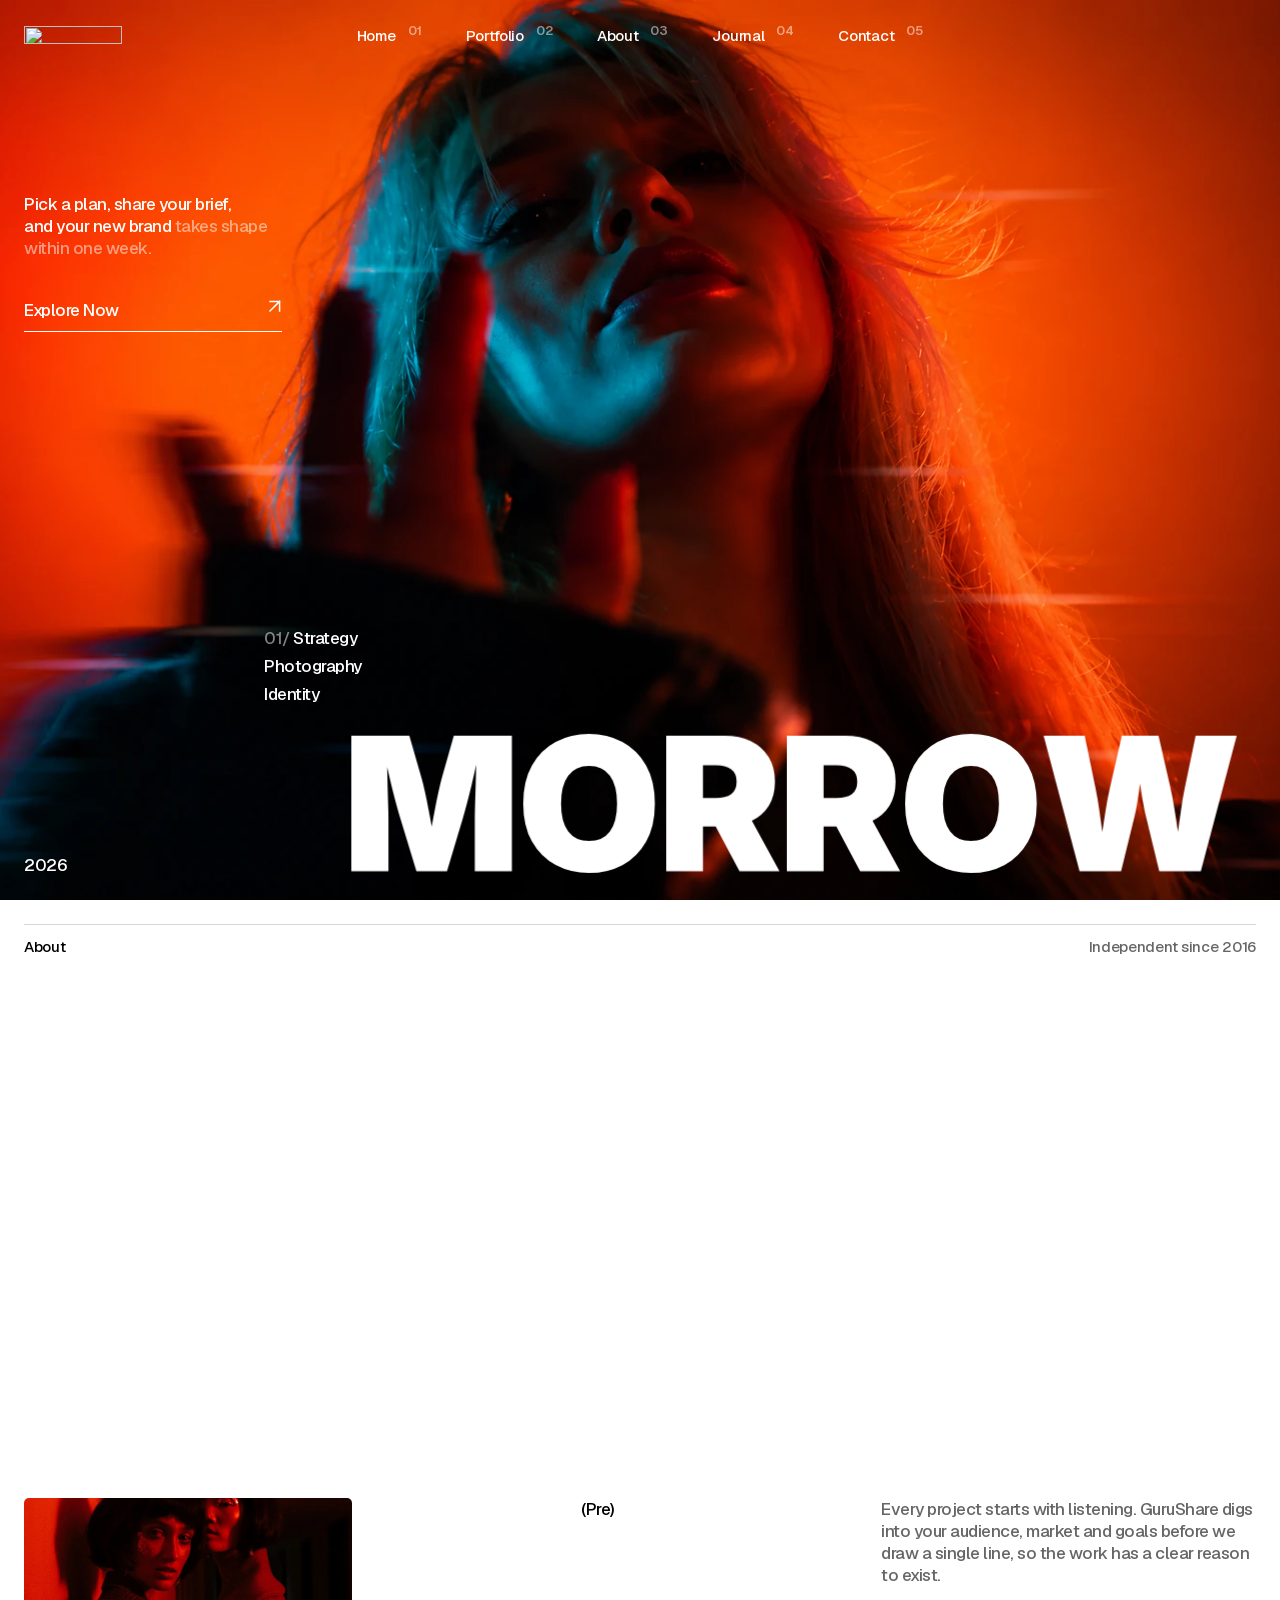
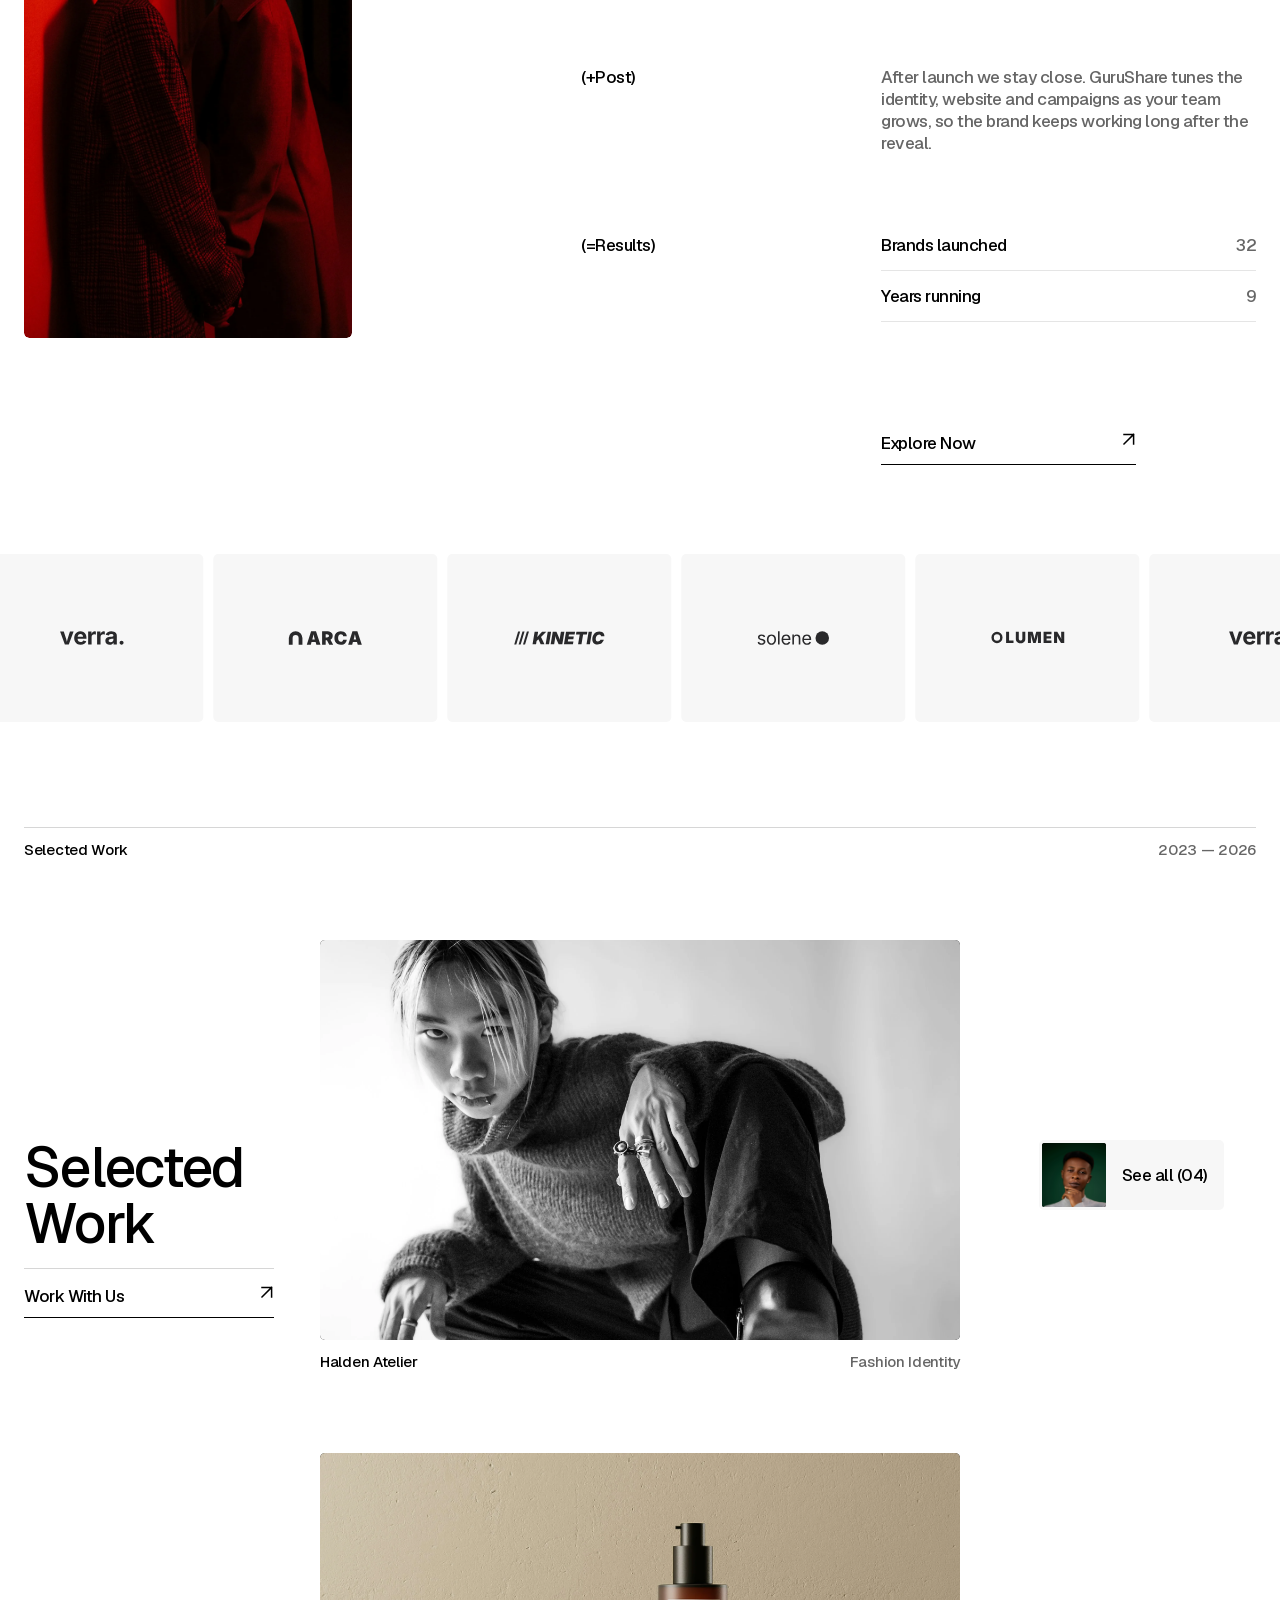
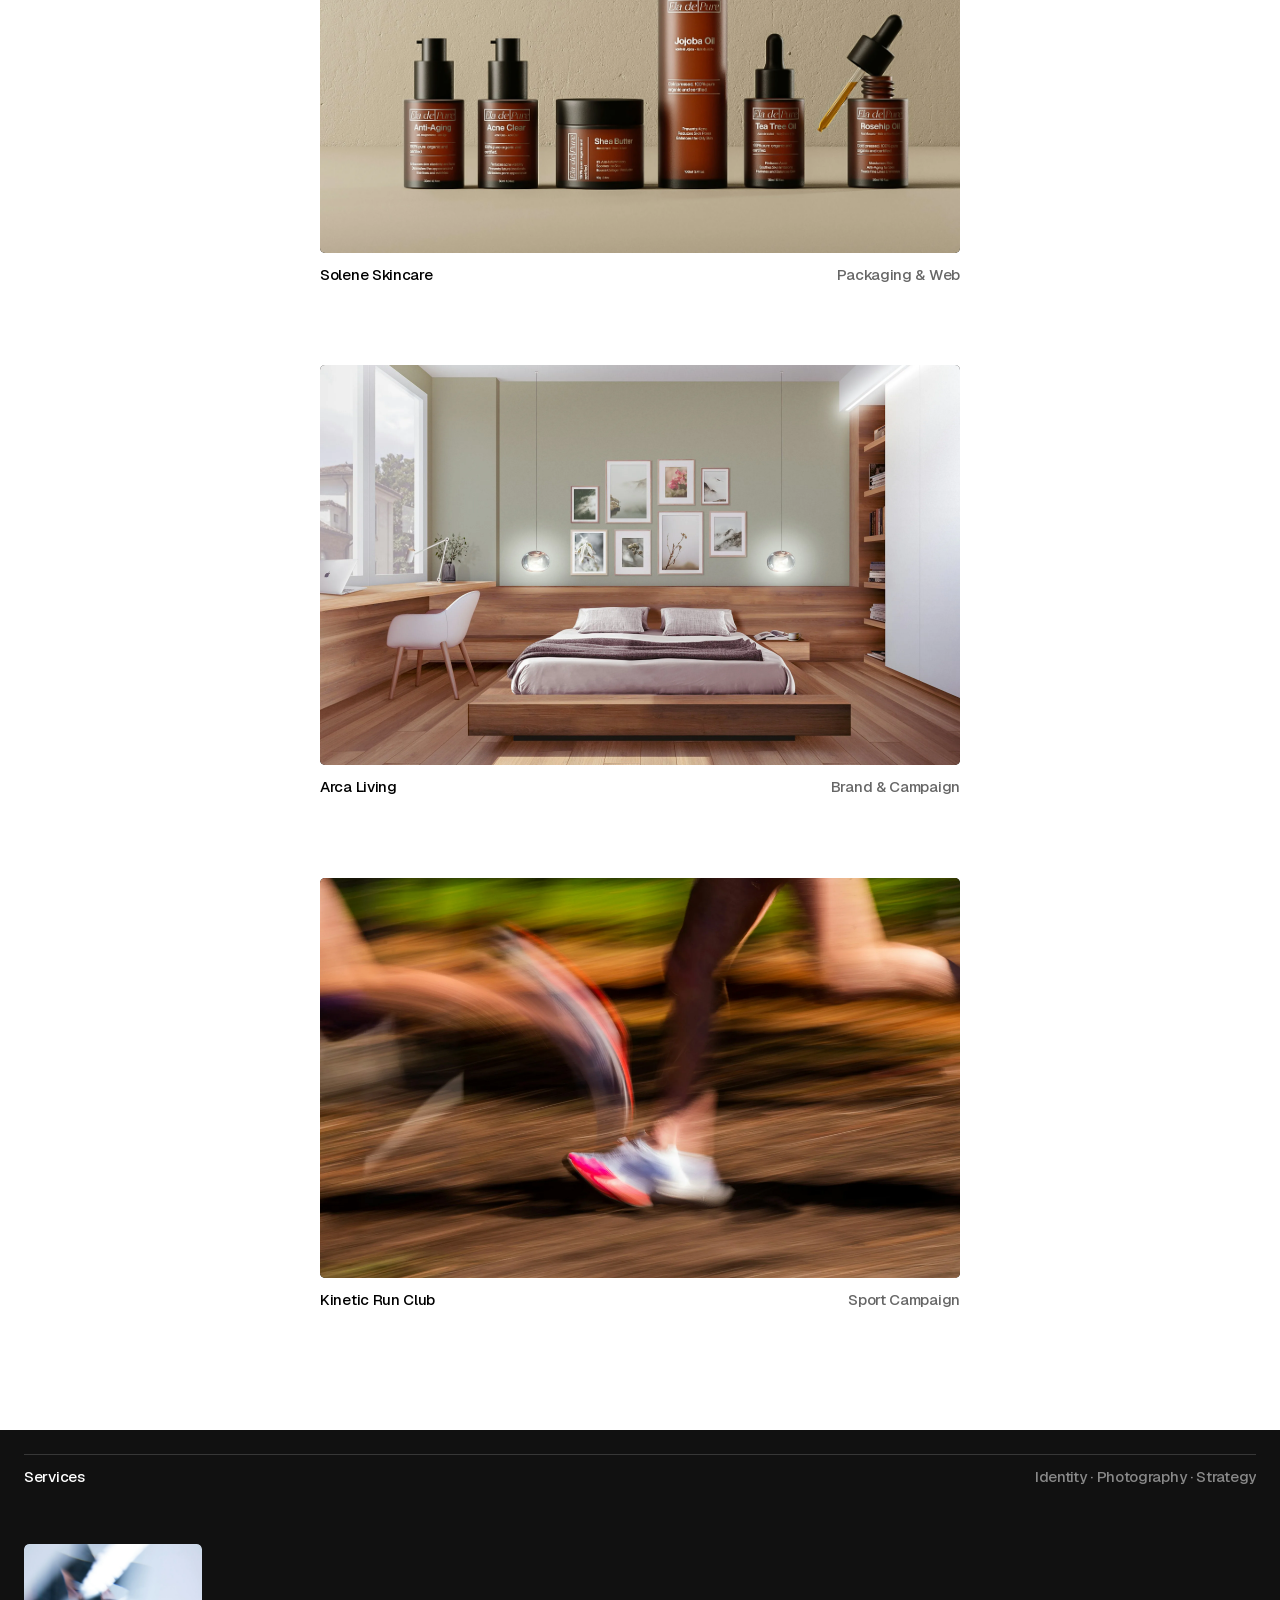
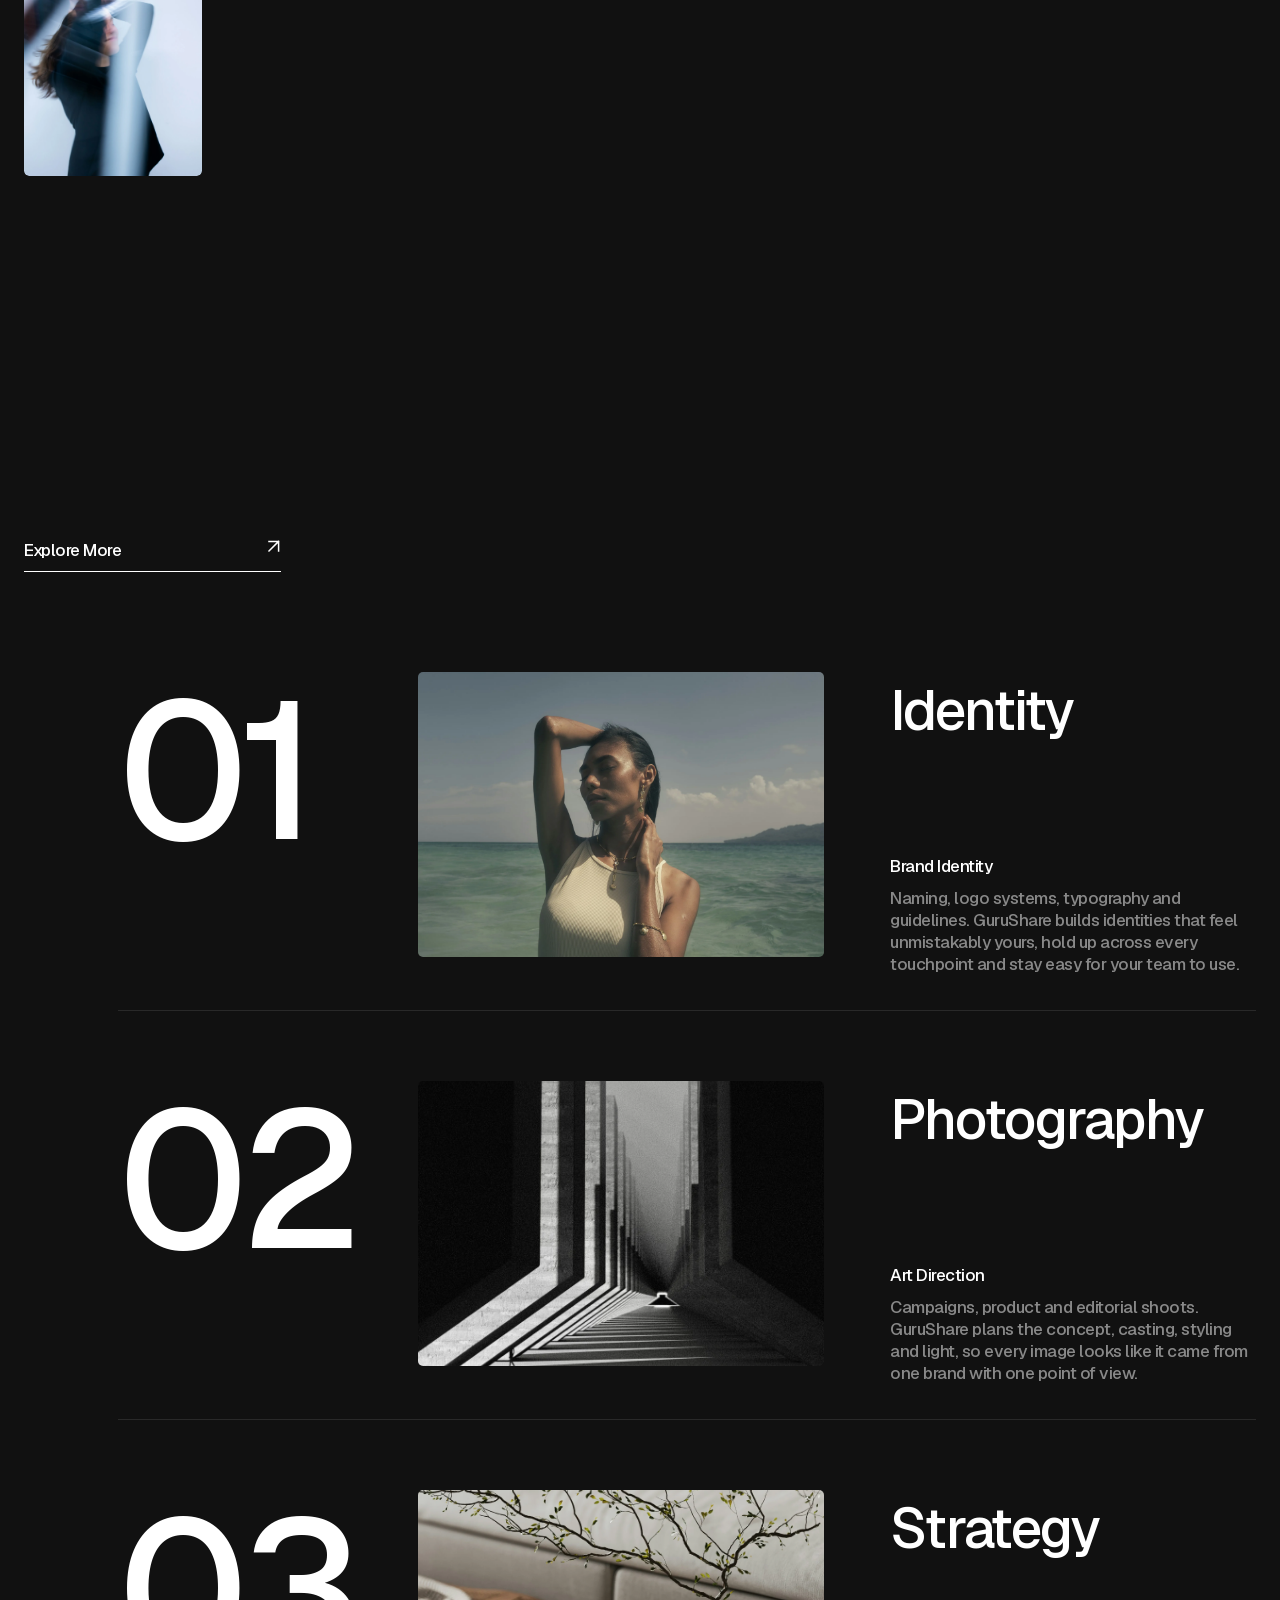
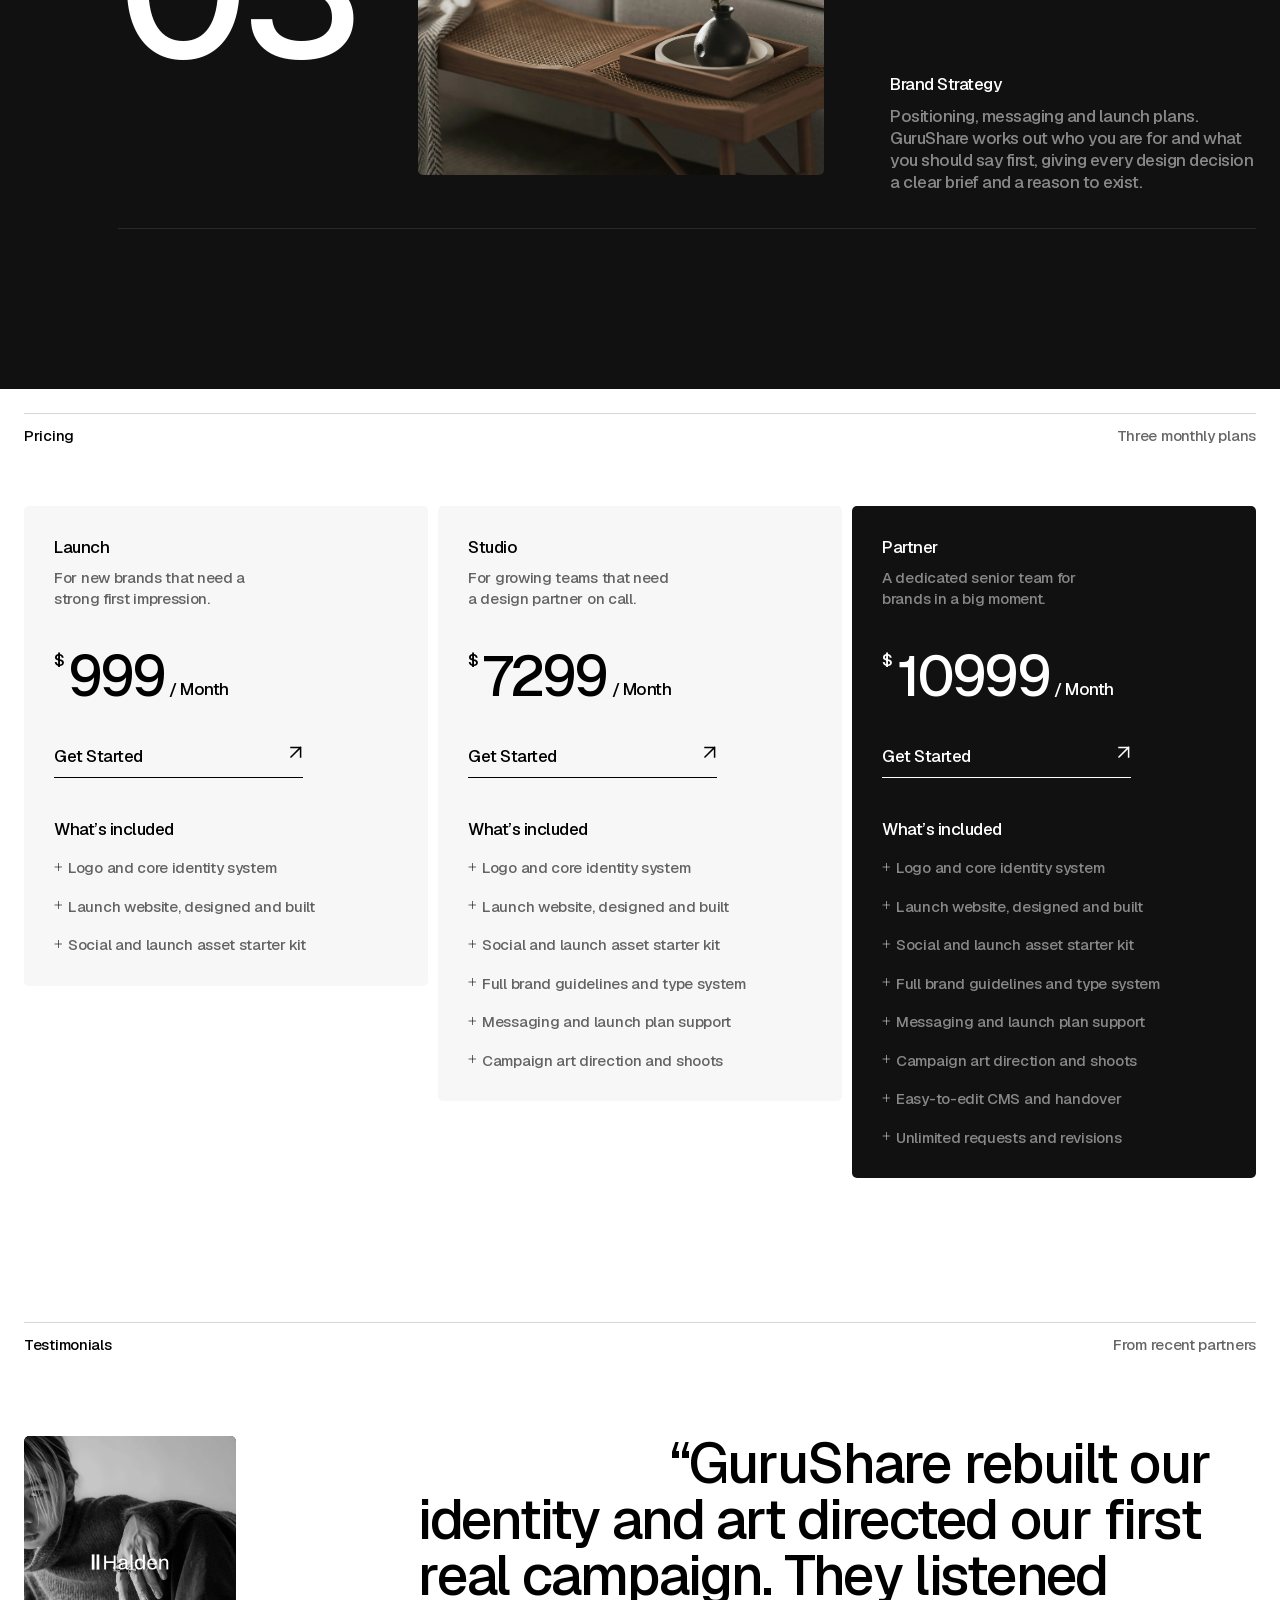
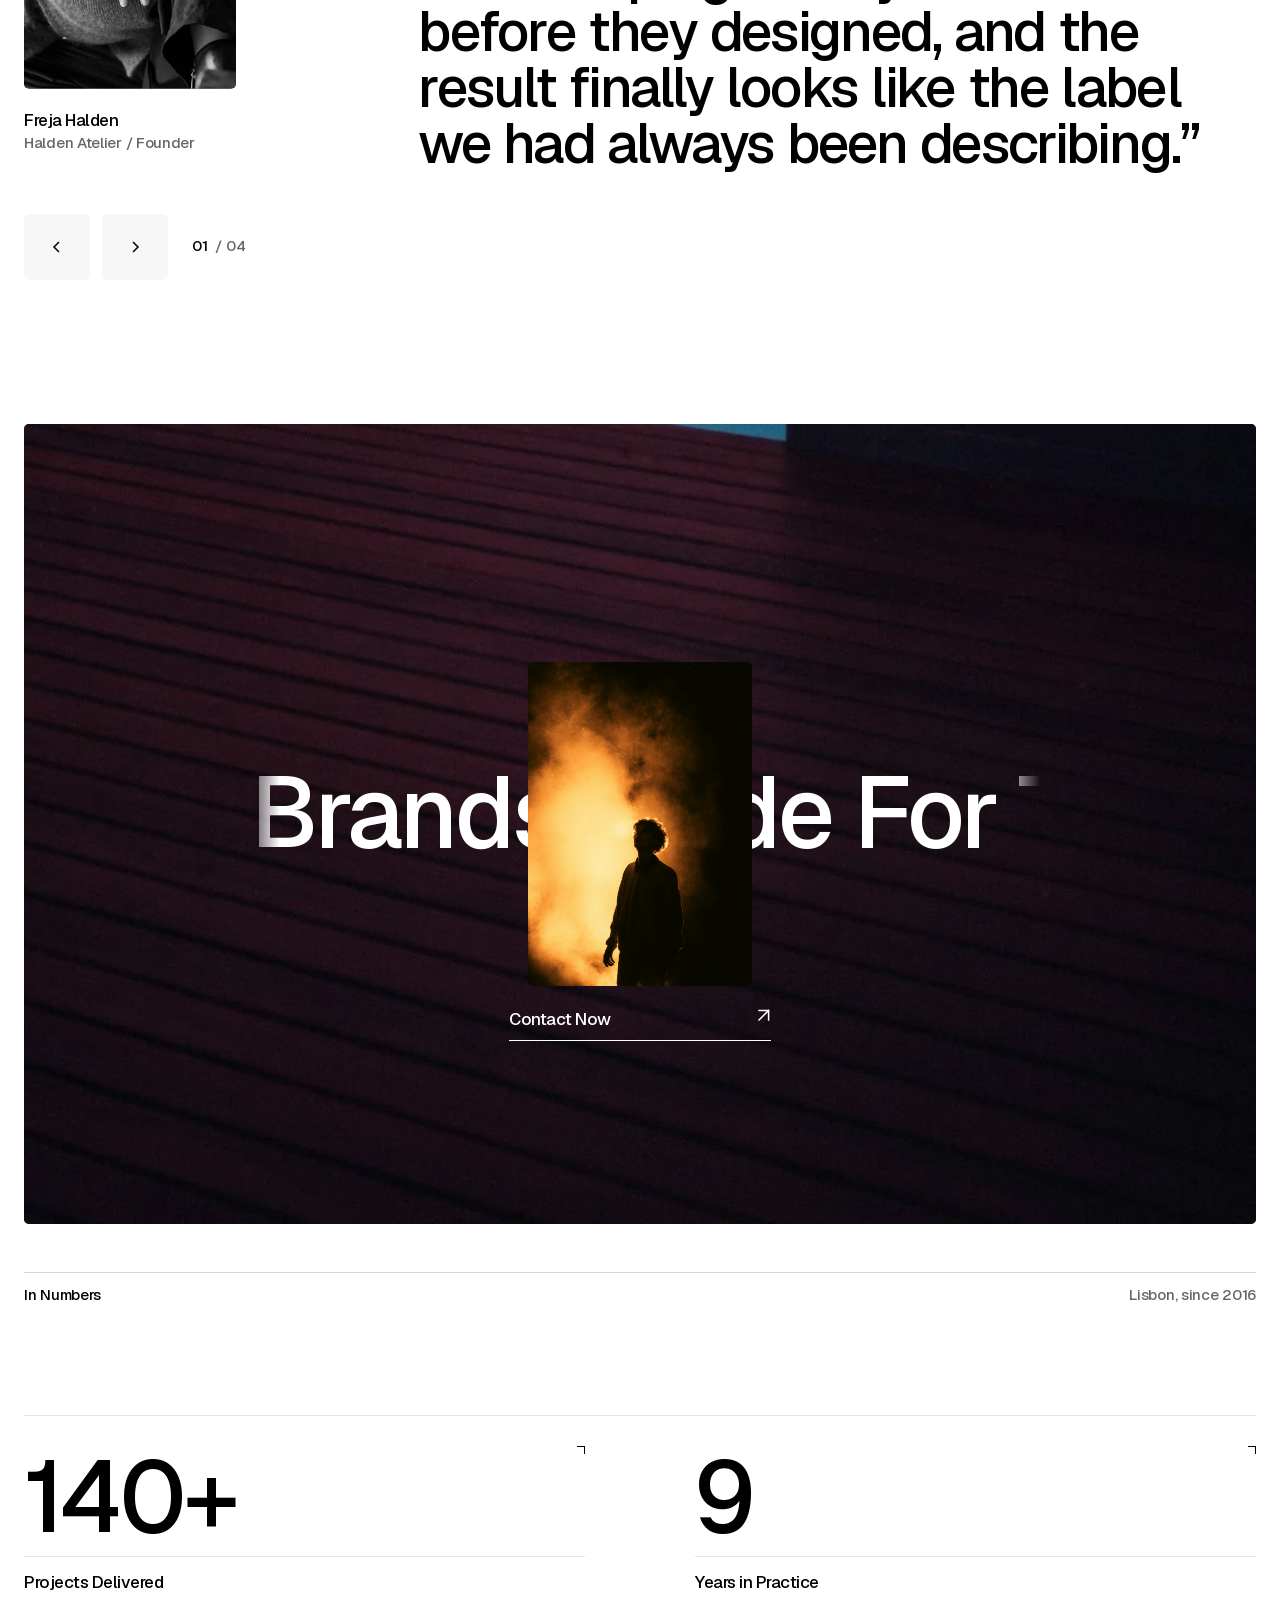
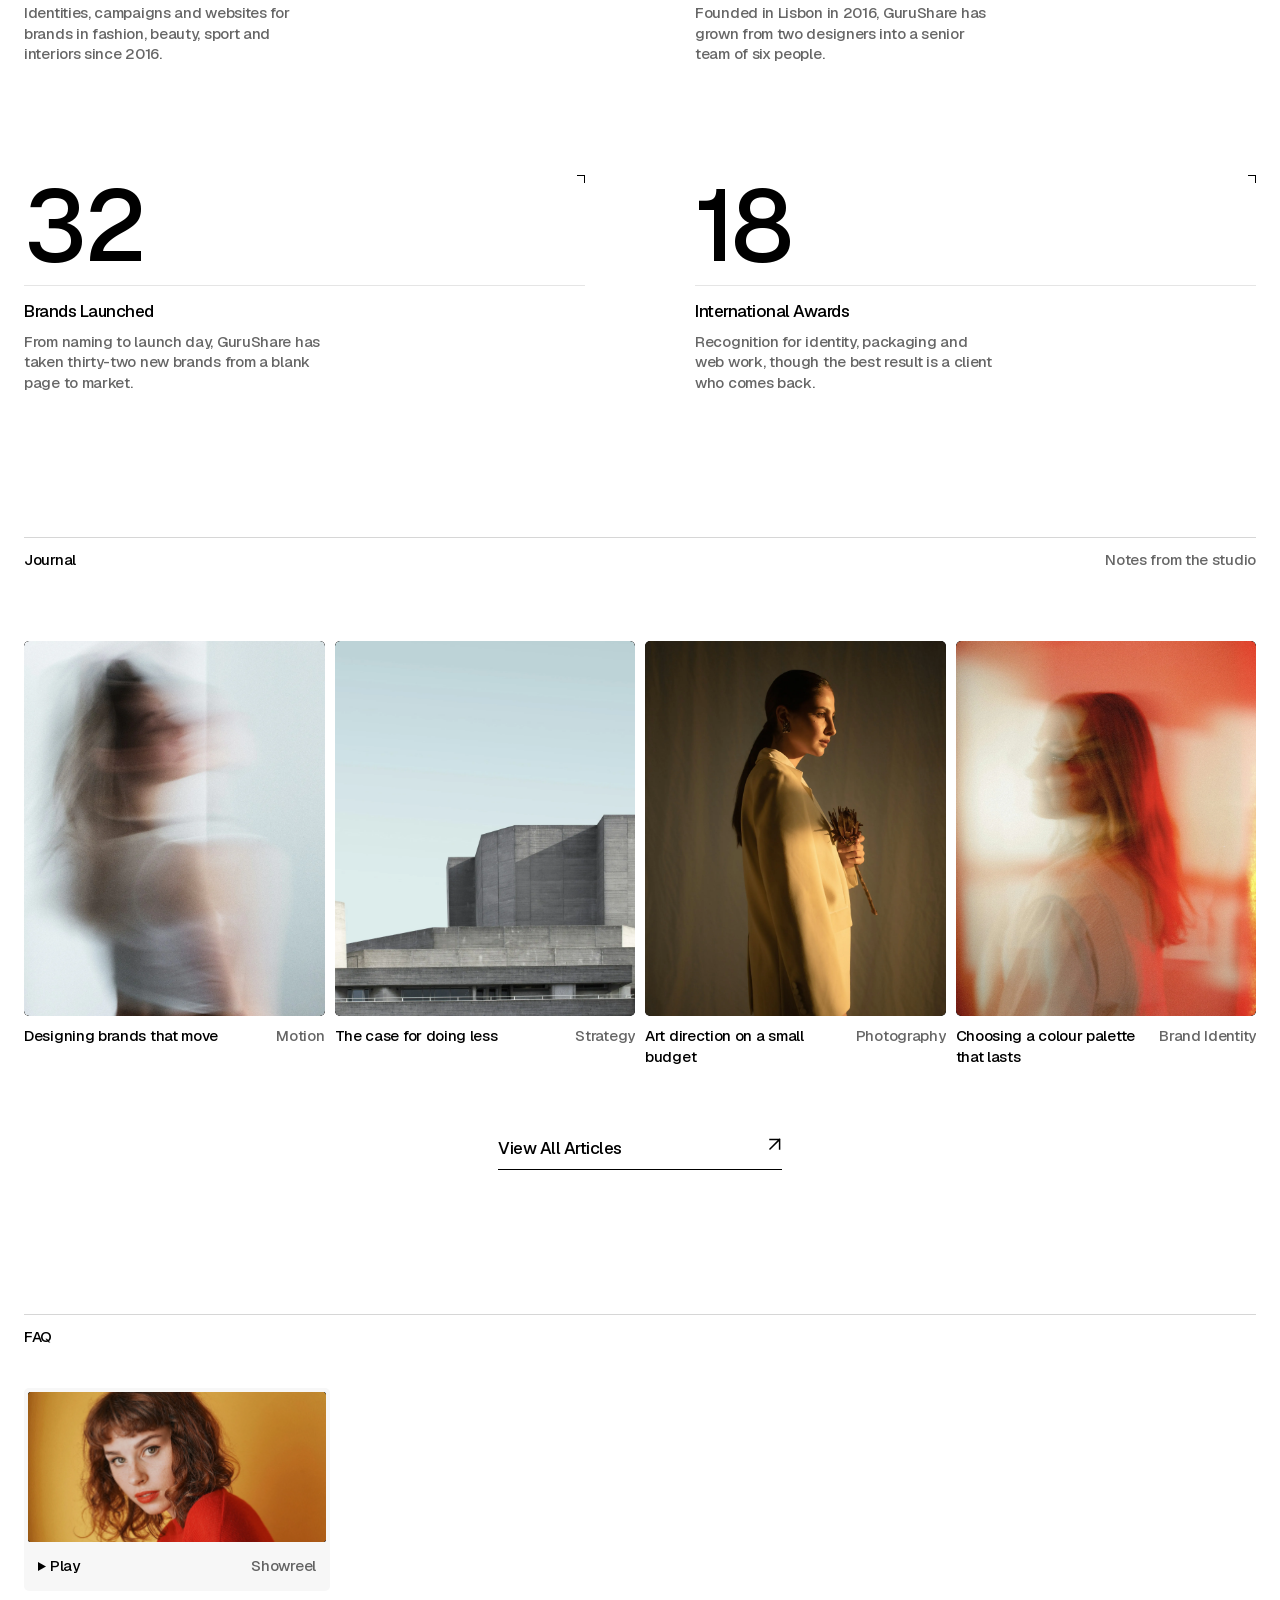
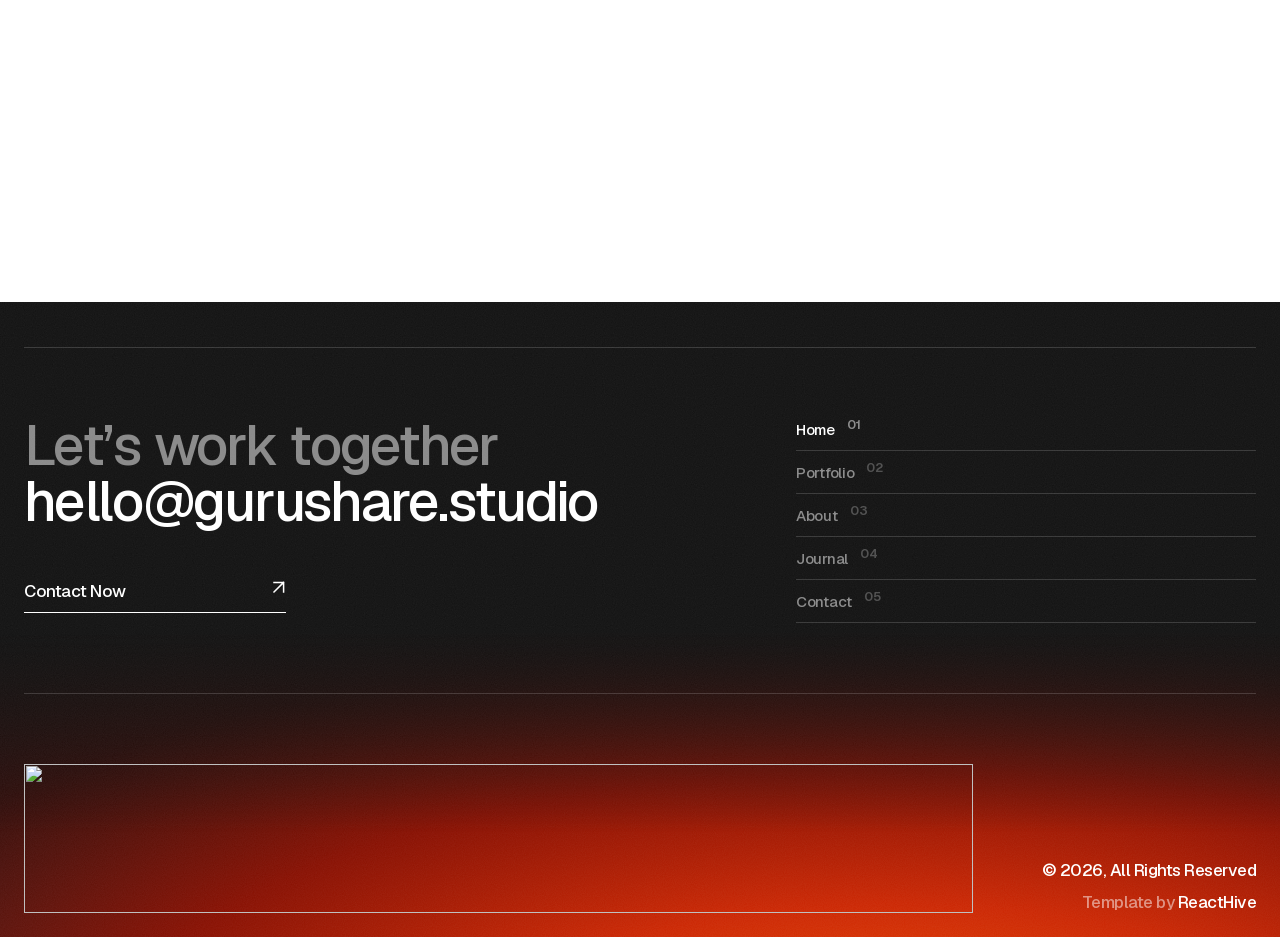
==== index.html @ 8f41c468 "Deploy GuruShare template website from 21st.dev" ====
<!DOCTYPE html><html lang="en" class="SzA4wW_variable _1j5ea_variable"><head><meta charSet="utf-8"/><meta name="viewport" content="width=device-width, initial-scale=1"/><link rel="preload" href="/_next/static/immutable/media/caa3a2e1cccd8315-s.p.0zr6hhvz-h9nw.woff2" as="font" crossorigin="" type="font/woff2"/><link rel="preload" as="image" href="/_next/static/immutable/media/hero-portrait.1suuz0e4o1pz_.webp" fetchPriority="high"/><style data-precedence="next" data-href="/_next/static/immutable/chunks/3dp_5pcw4j40g.css">@font-face{font-family:Geist;font-style:normal;font-weight:100 900;font-display:swap;src:url(/_next/static/immutable/media/fef07dbb0973bf53-s.00az9qtie3ho1.woff2)format("woff2");unicode-range:U+460-52F,U+1C80-1C8A,U+20B4,U+2DE0-2DFF,U+A640-A69F,U+FE2E-FE2F}@font-face{font-family:Geist;font-style:normal;font-weight:100 900;font-display:swap;src:url(/_next/static/immutable/media/8a480f0b521d4e75-s.3j-a226dh71aj.woff2)format("woff2");unicode-range:U+301,U+400-45F,U+490-491,U+4B0-4B1,U+2116}@font-face{font-family:Geist;font-style:normal;font-weight:100 900;font-display:swap;src:url(/_next/static/immutable/media/53b9e256198e5412-s.2gwoz23eiro2t.woff2)format("woff2");unicode-range:U+102-103,U+110-111,U+128-129,U+168-169,U+1A0-1A1,U+1AF-1B0,U+300-301,U+303-304,U+308-309,U+323,U+329,U+1EA0-1EF9,U+20AB}@font-face{font-family:Geist;font-style:normal;font-weight:100 900;font-display:swap;src:url(/_next/static/immutable/media/7178b3e590c64307-s.0i3h3th1vs4m7.woff2)format("woff2");unicode-range:U+100-2BA,U+2BD-2C5,U+2C7-2CC,U+2CE-2D7,U+2DD-2FF,U+304,U+308,U+329,U+1D00-1DBF,U+1E00-1E9F,U+1EF2-1EFF,U+2020,U+20A0-20AB,U+20AD-20C4,U+2113,U+2C60-2C7F,U+A720-A7FF}@font-face{font-family:Geist;font-style:normal;font-weight:100 900;font-display:swap;src:url(/_next/static/immutable/media/caa3a2e1cccd8315-s.p.0zr6hhvz-h9nw.woff2)format("woff2");unicode-range:U+??,U+131,U+152-153,U+2BB-2BC,U+2C6,U+2DA,U+2DC,U+304,U+308,U+329,U+2000-206F,U+20AC,U+2122,U+2191,U+2193,U+2212,U+2215,U+FEFF,U+FFFD}@font-face{font-family:Geist Fallback;src:local(Arial);ascent-override:95.94%;descent-override:28.16%;line-gap-override:0.0%;size-adjust:104.76%}.SzA4wW_className{font-family:Geist,Geist Fallback;font-style:normal}.SzA4wW_variable{--ff-geist:"Geist", "Geist Fallback"}
@font-face{font-family:Inter;font-style:normal;font-weight:100 900;font-display:swap;src:url(/_next/static/immutable/media/2c55a0e60120577a-s.03ez25a9g3i0n.woff2)format("woff2");unicode-range:U+460-52F,U+1C80-1C8A,U+20B4,U+2DE0-2DFF,U+A640-A69F,U+FE2E-FE2F}@font-face{font-family:Inter;font-style:normal;font-weight:100 900;font-display:swap;src:url(/_next/static/immutable/media/9c72aa0f40e4eef8-s.3i9rha7jpxn0q.woff2)format("woff2");unicode-range:U+301,U+400-45F,U+490-491,U+4B0-4B1,U+2116}@font-face{font-family:Inter;font-style:normal;font-weight:100 900;font-display:swap;src:url(/_next/static/immutable/media/ad66f9afd8947f86-s.2o7ko1d-5m1xu.woff2)format("woff2");unicode-range:U+1F??}@font-face{font-family:Inter;font-style:normal;font-weight:100 900;font-display:swap;src:url(/_next/static/immutable/media/5476f68d60460930-s.1ee5w62fj497l.woff2)format("woff2");unicode-range:U+370-377,U+37A-37F,U+384-38A,U+38C,U+38E-3A1,U+3A3-3FF}@font-face{font-family:Inter;font-style:normal;font-weight:100 900;font-display:swap;src:url(/_next/static/immutable/media/2bbe8d2671613f1f-s.1way2z9fj6cig.woff2)format("woff2");unicode-range:U+102-103,U+110-111,U+128-129,U+168-169,U+1A0-1A1,U+1AF-1B0,U+300-301,U+303-304,U+308-309,U+323,U+329,U+1EA0-1EF9,U+20AB}@font-face{font-family:Inter;font-style:normal;font-weight:100 900;font-display:swap;src:url(/_next/static/immutable/media/1bffadaabf893a1e-s.0szrwpqb9mkwe.woff2)format("woff2");unicode-range:U+100-2BA,U+2BD-2C5,U+2C7-2CC,U+2CE-2D7,U+2DD-2FF,U+304,U+308,U+329,U+1D00-1DBF,U+1E00-1E9F,U+1EF2-1EFF,U+2020,U+20A0-20AB,U+20AD-20C4,U+2113,U+2C60-2C7F,U+A720-A7FF}@font-face{font-family:Inter;font-style:normal;font-weight:100 900;font-display:swap;src:url(/_next/static/immutable/media/83afe278b6a6bb3c-s.45535valc9rzk.woff2)format("woff2");unicode-range:U+??,U+131,U+152-153,U+2BB-2BC,U+2C6,U+2DA,U+2DC,U+304,U+308,U+329,U+2000-206F,U+20AC,U+2122,U+2191,U+2193,U+2212,U+2215,U+FEFF,U+FFFD}@font-face{font-family:Inter Fallback;src:local(Arial);ascent-override:90.44%;descent-override:22.52%;line-gap-override:0.0%;size-adjust:107.12%}._1j5ea_className{font-family:Inter,Inter Fallback;font-style:normal}._1j5ea_variable{--ff-inter:"Inter", "Inter Fallback"}
@layer properties{@supports (((-webkit-hyphens:none)) and (not (margin-trim:inline))) or ((-moz-orient:inline) and (not (color:rgb(from red r g b)))){*,:before,:after,::backdrop{--tw-translate-x:0;--tw-translate-y:0;--tw-translate-z:0;--tw-scale-x:1;--tw-scale-y:1;--tw-scale-z:1;--tw-rotate-x:initial;--tw-rotate-y:initial;--tw-rotate-z:initial;--tw-skew-x:initial;--tw-skew-y:initial;--tw-border-style:solid;--tw-mask-linear:linear-gradient(#fff, #fff);--tw-mask-radial:linear-gradient(#fff, #fff);--tw-mask-conic:linear-gradient(#fff, #fff);--tw-mask-left:linear-gradient(#fff, #fff);--tw-mask-right:linear-gradient(#fff, #fff);--tw-mask-bottom:linear-gradient(#fff, #fff);--tw-mask-top:linear-gradient(#fff, #fff);--tw-mask-bottom-from-position:0%;--tw-mask-bottom-to-position:100%;--tw-mask-bottom-from-color:black;--tw-mask-bottom-to-color:transparent;--tw-leading:initial;--tw-font-weight:initial;--tw-tracking:initial;--tw-blur:initial;--tw-brightness:initial;--tw-contrast:initial;--tw-grayscale:initial;--tw-hue-rotate:initial;--tw-invert:initial;--tw-opacity:initial;--tw-saturate:initial;--tw-sepia:initial;--tw-drop-shadow:initial;--tw-drop-shadow-color:initial;--tw-drop-shadow-alpha:100%;--tw-drop-shadow-size:initial;--tw-duration:initial;--tw-ease:initial;--tw-content:""}}}@layer theme{:root,:host{--font-sans:-apple-system, BlinkMacSystemFont, "Segoe UI", Roboto, "Helvetica Neue", "Noto Sans", Arial, sans-serif, "Apple Color Emoji", "Segoe UI Emoji", "Segoe UI Symbol", "Noto Color Emoji";--font-mono:ui-monospace, SFMono-Regular, Menlo, Monaco, Consolas, "Liberation Mono", "Courier New", monospace;--color-neutral-50:#f7f7f7;--color-neutral-900:#111;--color-black:#000;--color-white:#fff;--spacing:.25rem;--font-weight-normal:400;--font-weight-medium:500;--ease-out:cubic-bezier(0, 0, .2, 1);--ease-in-out:cubic-bezier(.4, 0, .2, 1);--default-transition-duration:.15s;--default-transition-timing-function:cubic-bezier(.4, 0, .2, 1);--default-font-family:var(--font-sans);--default-mono-font-family:var(--font-mono);--color-white-token:#fff;--color-white-a50:#ffffff80;--color-black-token:#000;--color-black-a60:#0009;--color-black-a16:#00000029;--color-white-token-2:#fff;--color-white-a16:#ffffff29;--color-black-a10:#0000001a;--color-white-a10:#ffffff1a;--color-white-a85:#ffffffd9;--color-glow-orange:#f74d04;--color-glow-red:#cb2602;--color-glow-deep:#870f01;--color-glow-maroon:#400903;--color-glow-teal:#017e99;--color-glow-navy:#011e2d}}@layer base{*,:after,:before,::backdrop{box-sizing:border-box;border:0 solid;margin:0;padding:0}::file-selector-button{box-sizing:border-box;border:0 solid;margin:0;padding:0}html,:host{-webkit-text-size-adjust:100%;tab-size:4;line-height:1.5;font-family:var(--default-font-family,-apple-system, BlinkMacSystemFont, "Segoe UI", Roboto, "Helvetica Neue", "Noto Sans", Arial, sans-serif, "Apple Color Emoji", "Segoe UI Emoji", "Segoe UI Symbol", "Noto Color Emoji");font-feature-settings:var(--default-font-feature-settings,normal);font-variation-settings:var(--default-font-variation-settings,normal);-webkit-tap-highlight-color:transparent}hr{height:0;color:inherit;border-top-width:1px}abbr:where([title]){-webkit-text-decoration:underline dotted;text-decoration:underline dotted}h1,h2,h3,h4,h5,h6{font-size:inherit;font-weight:inherit}a{color:inherit;-webkit-text-decoration:inherit;-webkit-text-decoration:inherit;-webkit-text-decoration:inherit;-webkit-text-decoration:inherit;text-decoration:inherit}b,strong{font-weight:bolder}code,kbd,samp,pre{font-family:var(--default-mono-font-family,ui-monospace, SFMono-Regular, Menlo, Monaco, Consolas, "Liberation Mono", "Courier New", monospace);font-feature-settings:var(--default-mono-font-feature-settings,normal);font-variation-settings:var(--default-mono-font-variation-settings,normal);font-size:1em}small{font-size:80%}sub,sup{vertical-align:baseline;font-size:75%;line-height:0;position:relative}sub{bottom:-.25em}sup{top:-.5em}table{text-indent:0;border-color:inherit;border-collapse:collapse}:-moz-focusring:where(:not(iframe)){outline:auto}progress{vertical-align:baseline}summary{display:list-item}ol,ul,menu{list-style:none}img,svg,video,canvas,audio,iframe,embed,object{vertical-align:middle;display:block}img,video{max-width:100%;height:auto}button,input,select,optgroup,textarea{font:inherit;font-feature-settings:inherit;font-variation-settings:inherit;letter-spacing:inherit;color:inherit;opacity:1;background-color:#0000;border-radius:0}::file-selector-button{font:inherit;font-feature-settings:inherit;font-variation-settings:inherit;letter-spacing:inherit;color:inherit;opacity:1;background-color:#0000;border-radius:0}:where(select:is([multiple],[size])) optgroup{font-weight:bolder}:where(select:is([multiple],[size])) optgroup option{padding-inline-start:20px}::file-selector-button{margin-inline-end:4px}::placeholder{opacity:1}@supports (not ((-webkit-appearance:-apple-pay-button))) or (contain-intrinsic-size:1px){::placeholder{color:currentColor}@supports (color:color-mix(in lab, red, red)){::placeholder{color:color-mix(in oklab, currentcolor 50%, transparent)}}}textarea{resize:vertical}::-webkit-search-decoration{-webkit-appearance:none}::-webkit-date-and-time-value{min-height:1lh;text-align:inherit}::-webkit-datetime-edit{display:inline-flex}::-webkit-datetime-edit-fields-wrapper{padding:0}::-webkit-datetime-edit{padding-block:0}::-webkit-datetime-edit-year-field{padding-block:0}::-webkit-datetime-edit-month-field{padding-block:0}::-webkit-datetime-edit-day-field{padding-block:0}::-webkit-datetime-edit-hour-field{padding-block:0}::-webkit-datetime-edit-minute-field{padding-block:0}::-webkit-datetime-edit-second-field{padding-block:0}::-webkit-datetime-edit-millisecond-field{padding-block:0}::-webkit-datetime-edit-meridiem-field{padding-block:0}::-webkit-calendar-picker-indicator{line-height:1}:-moz-ui-invalid{box-shadow:none}button,input:where([type=button],[type=reset],[type=submit]){appearance:button}::file-selector-button{appearance:button}::-webkit-inner-spin-button{height:auto}::-webkit-outer-spin-button{height:auto}[hidden]:where(:not([hidden=until-found])){display:none!important}:root{--hero-duration:1.3s;--hero-ease:cubic-bezier(.22, 1, .36, 1)}body{font-family:var(--ff-inter), sans-serif;color:#000;-webkit-font-smoothing:antialiased;-moz-osx-font-smoothing:grayscale;background:var(--color-black-token);font-size:16px;line-height:1.2}img{max-width:none}:focus-visible{outline-offset:2px;outline:2px solid #fff;box-shadow:0 0 0 2px #000}@media (prefers-reduced-motion:reduce){*,:before,:after{scroll-behavior:auto!important;transition-duration:.01ms!important;animation-duration:.01ms!important;animation-iteration-count:1!important}}}@layer components;@layer utilities{.bordered:after{content:"";border-radius:inherit;pointer-events:none;box-sizing:border-box;position:absolute;inset:0}.pointer-events-none{pointer-events:none}.invisible{visibility:hidden}.visible{visibility:visible}.rich-text>:where(:not(:first-child)){margin-top:var(--paragraph-spacing,0px)}.rich-text :where(ul,ol){padding-inline-start:0;position:relative}.rich-text :where(li){counter-increment:list-item;padding-inline-start:2ch;list-style:none;position:relative}.rich-text :where(ul>li):before{content:"•";position:absolute;inset-inline-start:0}.rich-text :where(ol>li):before{content:counter(list-item) ".";font-variant-numeric:tabular-nums;position:absolute;inset-inline-start:0}.rich-text :where(li>p){margin:0}.rich-text :where(a){text-decoration:underline}.rich-text :where(img){max-width:100%;height:auto}.sr-only{clip-path:inset(50%);white-space:nowrap;border-width:0;width:1px;height:1px;margin:-1px;padding:0;position:absolute;overflow:hidden}.absolute{position:absolute}.relative{position:relative}.static{position:static}.sticky{position:sticky}.inset-0{inset:0}.-inset-x-px{inset-inline:-1px}.inset-x-0{inset-inline:0}.-top-17\.25{top:calc(var(--spacing) * -17.25)}.top-0{top:0}.top-1\/2{top:50%}.top-\[calc\(-84\.9624\%_-_370\%_\/_2\)\]{top:-269.962%}.top-\[calc\(50\%_-_100\%_\/_2\)\]{top:0%}.top-\[calc\(50\%_-_110\%_\/_2\)\]{top:-5%}.top-\[calc\(50\.0639\%_-_4\.5977\%_\/_2\)\]{top:47.7651%}.top-\[calc\(50\.1211\%_-_324px_\/_2\)\]{top:calc(50.1211% - 162px)}.top-\[unset\]{top:unset}.right-0{right:0}.right-2\.5{right:calc(var(--spacing) * 2.5)}.bottom-0{bottom:0}.bottom-0\.5{bottom:calc(var(--spacing) * .5)}.-left-\[9999px\]{left:-9999px}.left-0{left:0}.left-1\/2{left:50%}.left-\[calc\(50\%_-_1px_\/_2\)\]{left:calc(50% - .5px)}.left-\[calc\(50\%_-_9\.0592\%_\/_2\)\]{left:45.4704%}.left-\[calc\(50\%_-_100\%_\/_2\)\]{left:0%}.left-\[calc\(50\%_-_110\%_\/_2\)\]{left:-5%}.left-\[calc\(50\%_-_224px_\/_2\)\]{left:calc(50% - 112px)}.left-\[unset\]{left:unset}.z-1{z-index:1}.z-2{z-index:2}.z-3{z-index:3}.order-0{order:0}.order-1{order:1}.order-2{order:2}.order-1001{order:1001}.order-1002{order:1002}.container{width:100%}@media (min-width:810px){.container{max-width:810px}}@media (min-width:1200px){.container{max-width:1200px}}.-m-1{margin:calc(var(--spacing) * -1)}.-mt-2\.5{margin-top:calc(var(--spacing) * -2.5)}.-mt-5{margin-top:calc(var(--spacing) * -5)}.-mt-px{margin-top:-1px}.mt-10{margin-top:calc(var(--spacing) * 10)}.mb-0{margin-bottom:0}.-ml-\[9px\]{margin-left:-9px}.ml-3{margin-left:calc(var(--spacing) * 3)}.line-clamp-2{-webkit-line-clamp:2;-webkit-box-orient:vertical;display:-webkit-box;overflow:hidden}.\!hidden{display:none!important}.block{display:block}.contents{display:contents}.flex{display:flex}.grid{display:grid}.hidden{display:none}.inline{display:inline}.inline-block{display:inline-block}.aspect-\[0\.7672\/1\]{aspect-ratio:.7672}.aspect-\[4\/3\]{aspect-ratio:4/3}.aspect-\[4\/5\]{aspect-ratio:4/5}.aspect-\[6\.381\/1\]{aspect-ratio:6.381}.aspect-square{aspect-ratio:1}.size-4{width:calc(var(--spacing) * 4);height:calc(var(--spacing) * 4)}.size-6{width:calc(var(--spacing) * 6);height:calc(var(--spacing) * 6)}.size-16\.5{width:calc(var(--spacing) * 16.5);height:calc(var(--spacing) * 16.5)}.size-full{width:100%;height:100%}.size-px{width:1px;height:1px}.h-0{height:0}.h-0\.5{height:calc(var(--spacing) * .5)}.h-2{height:calc(var(--spacing) * 2)}.h-2\.25{height:calc(var(--spacing) * 2.25)}.h-4{height:calc(var(--spacing) * 4)}.h-4\.5{height:calc(var(--spacing) * 4.5)}.h-5{height:calc(var(--spacing) * 5)}.h-10{height:calc(var(--spacing) * 10)}.h-16{height:calc(var(--spacing) * 16)}.h-17\.5{height:calc(var(--spacing) * 17.5)}.h-25{height:calc(var(--spacing) * 25)}.h-42{height:calc(var(--spacing) * 42)}.h-42\.5{height:calc(var(--spacing) * 42.5)}.h-50\.75{height:calc(var(--spacing) * 50.75)}.h-63\.25{height:calc(var(--spacing) * 63.25)}.h-71\.25{height:calc(var(--spacing) * 71.25)}.h-81{height:calc(var(--spacing) * 81)}.h-88\.5{height:calc(var(--spacing) * 88.5)}.h-92\.5{height:calc(var(--spacing) * 92.5)}.h-105{height:calc(var(--spacing) * 105)}.h-110{height:calc(var(--spacing) * 110)}.h-112\.75{height:calc(var(--spacing) * 112.75)}.h-126\.25{height:calc(var(--spacing) * 126.25)}.h-130\.25{height:calc(var(--spacing) * 130.25)}.h-132\.5{height:calc(var(--spacing) * 132.5)}.h-151\.75{height:calc(var(--spacing) * 151.75)}.h-163\.5{height:calc(var(--spacing) * 163.5)}.h-200{height:calc(var(--spacing) * 200)}.h-208\.5{height:calc(var(--spacing) * 208.5)}.h-\[5\%\]{height:5%}.h-\[66\%\]{height:66%}.h-\[70\%\]{height:70%}.h-\[80vh\]{height:80vh}.h-\[110\%\]{height:110%}.h-\[140\%\]{height:140%}.h-\[150\%\]{height:150%}.h-\[370\%\]{height:370%}.h-auto{height:auto}.h-full{height:100%}.h-min{height:min-content}.h-px{height:1px}.h-screen{height:100vh}.max-h-\[inherit\]{max-height:inherit}.min-h-5{min-height:calc(var(--spacing) * 5)}.min-h-25{min-height:calc(var(--spacing) * 25)}.min-h-38{min-height:calc(var(--spacing) * 38)}.min-h-\[2lh\]{min-height:2lh}.min-h-\[100vh\]{min-height:100vh}.min-h-\[inherit\]{min-height:inherit}.w-0{width:0}.w-0\.5{width:calc(var(--spacing) * .5)}.w-2{width:calc(var(--spacing) * 2)}.w-4\.5{width:calc(var(--spacing) * 4.5)}.w-5{width:calc(var(--spacing) * 5)}.w-16{width:calc(var(--spacing) * 16)}.w-17\.75{width:calc(var(--spacing) * 17.75)}.w-24\.5{width:calc(var(--spacing) * 24.5)}.w-36{width:calc(var(--spacing) * 36)}.w-53{width:calc(var(--spacing) * 53)}.w-55\.75{width:calc(var(--spacing) * 55.75)}.w-56{width:calc(var(--spacing) * 56)}.w-57\.25{width:calc(var(--spacing) * 57.25)}.w-60{width:calc(var(--spacing) * 60)}.w-76\.5{width:calc(var(--spacing) * 76.5)}.w-85\.25{width:calc(var(--spacing) * 85.25)}.w-97\.5{width:calc(var(--spacing) * 97.5)}.w-101\.5{width:calc(var(--spacing) * 101.5)}.w-114\.5{width:calc(var(--spacing) * 114.5)}.w-115{width:calc(var(--spacing) * 115)}.w-160\.25{width:calc(var(--spacing) * 160.25)}.w-177\.5{width:calc(var(--spacing) * 177.5)}.w-202\.5{width:calc(var(--spacing) * 202.5)}.w-300{width:calc(var(--spacing) * 300)}.w-324\.5{width:calc(var(--spacing) * 324.5)}.w-348{width:calc(var(--spacing) * 348)}.w-360{width:calc(var(--spacing) * 360)}.w-\[9\%\]{width:9%}.w-\[22\%\]{width:22%}.w-\[32\%\]{width:32%}.w-\[77\%\]{width:77%}.w-\[110\%\]{width:110%}.w-\[117px\]{width:117px}.w-\[400\%\]{width:400%}.w-auto{width:auto}.w-full{width:100%}.w-min{width:min-content}.w-px{width:1px}.max-w-10{max-width:calc(var(--spacing) * 10)}.max-w-25{max-width:calc(var(--spacing) * 25)}.max-w-30{max-width:calc(var(--spacing) * 30)}.max-w-37\.5{max-width:calc(var(--spacing) * 37.5)}.max-w-60{max-width:calc(var(--spacing) * 60)}.max-w-62\.5{max-width:calc(var(--spacing) * 62.5)}.max-w-75{max-width:calc(var(--spacing) * 75)}.max-w-75\.5{max-width:calc(var(--spacing) * 75.5)}.max-w-77\.5{max-width:calc(var(--spacing) * 77.5)}.max-w-78{max-width:calc(var(--spacing) * 78)}.max-w-87\.5{max-width:calc(var(--spacing) * 87.5)}.max-w-97\.5{max-width:calc(var(--spacing) * 97.5)}.max-w-105\.25{max-width:calc(var(--spacing) * 105.25)}.max-w-115{max-width:calc(var(--spacing) * 115)}.max-w-140{max-width:calc(var(--spacing) * 140)}.max-w-142\.25{max-width:calc(var(--spacing) * 142.25)}.max-w-145{max-width:calc(var(--spacing) * 145)}.max-w-150{max-width:calc(var(--spacing) * 150)}.max-w-177\.5{max-width:calc(var(--spacing) * 177.5)}.max-w-181\.25{max-width:calc(var(--spacing) * 181.25)}.max-w-200{max-width:calc(var(--spacing) * 200)}.max-w-208\.75{max-width:calc(var(--spacing) * 208.75)}.max-w-225{max-width:calc(var(--spacing) * 225)}.max-w-237{max-width:calc(var(--spacing) * 237)}.max-w-260{max-width:calc(var(--spacing) * 260)}.max-w-360{max-width:calc(var(--spacing) * 360)}.max-w-\[70\%\]{max-width:70%}.max-w-\[200\.5px\]{max-width:200.5px}.max-w-\[207\.5px\]{max-width:207.5px}.max-w-\[unset\]{max-width:unset}.max-w-full{max-width:100%}.min-w-0{min-width:0}.min-w-6{min-width:calc(var(--spacing) * 6)}.flex-1{flex:1}.flex-none{flex:none}.shrink{flex-shrink:1}.shrink-0{flex-shrink:0}.grow{flex-grow:1}.basis-0{flex-basis:0}.origin-left{transform-origin:0}.origin-right{transform-origin:100%}.origin-top{transform-origin:top}.-translate-x-1\/2{--tw-translate-x:calc(calc(1 / 2 * 100%) * -1);translate:var(--tw-translate-x) var(--tw-translate-y)}.-translate-x-\[160\%\]{--tw-translate-x:calc(160% * -1);translate:var(--tw-translate-x) var(--tw-translate-y)}.-translate-y-1\/2{--tw-translate-y:calc(calc(1 / 2 * 100%) * -1);translate:var(--tw-translate-x) var(--tw-translate-y)}.translate-y-\[160\%\]{--tw-translate-y:160%;translate:var(--tw-translate-x) var(--tw-translate-y)}.scale-x-0{--tw-scale-x:0%;scale:var(--tw-scale-x) var(--tw-scale-y)}.scale-x-100{--tw-scale-x:100%;scale:var(--tw-scale-x) var(--tw-scale-y)}.rotate-90{rotate:90deg}.rotate-180{rotate:180deg}.transform{transform:var(--tw-rotate-x,) var(--tw-rotate-y,) var(--tw-rotate-z,) var(--tw-skew-x,) var(--tw-skew-y,)}.animate-enter{animation:enter var(--enter-duration,.5s) var(--enter-ease,cubic-bezier(.44, 0, .34, .98)) var(--enter-delay,0s) both}.cursor-pointer{cursor:pointer}.resize{resize:both}.resize-y{resize:vertical}.appearance-none{appearance:none}.auto-rows-\[minmax\(0\,1fr\)\]{grid-auto-rows:minmax(0,1fr)}.grid-cols-1{grid-template-columns:repeat(1,minmax(0,1fr))}.grid-cols-\[repeat\(2\,minmax\(50px\,1fr\)\)\]{grid-template-columns:repeat(2,minmax(50px,1fr))}.grid-cols-\[repeat\(6\,minmax\(50px\,1fr\)\)\]{grid-template-columns:repeat(6,minmax(50px,1fr))}.grid-rows-\[repeat\(1\,minmax\(0\,1fr\)\)\]{grid-template-rows:repeat(1,minmax(0,1fr))}.flex-col{flex-direction:column}.flex-row{flex-direction:row}.flex-wrap{flex-wrap:wrap}.content-end{align-content:flex-end}.content-start{align-content:flex-start}.items-center{align-items:center}.items-end{align-items:flex-end}.items-start{align-items:flex-start}.justify-between{justify-content:space-between}.justify-center{justify-content:center}.justify-end{justify-content:flex-end}.justify-start{justify-content:flex-start}.gap-0\.5{gap:calc(var(--spacing) * .5)}.gap-1{gap:var(--spacing)}.gap-1\.5{gap:calc(var(--spacing) * 1.5)}.gap-2\.5{gap:calc(var(--spacing) * 2.5)}.gap-3{gap:calc(var(--spacing) * 3)}.gap-3\.5{gap:calc(var(--spacing) * 3.5)}.gap-4{gap:calc(var(--spacing) * 4)}.gap-4\.5{gap:calc(var(--spacing) * 4.5)}.gap-5{gap:calc(var(--spacing) * 5)}.gap-6{gap:calc(var(--spacing) * 6)}.gap-7\.5{gap:calc(var(--spacing) * 7.5)}.gap-8{gap:calc(var(--spacing) * 8)}.gap-10{gap:calc(var(--spacing) * 10)}.gap-12\.5{gap:calc(var(--spacing) * 12.5)}.gap-14{gap:calc(var(--spacing) * 14)}.gap-15{gap:calc(var(--spacing) * 15)}.gap-16\.5{gap:calc(var(--spacing) * 16.5)}.gap-17\.5{gap:calc(var(--spacing) * 17.5)}.gap-20{gap:calc(var(--spacing) * 20)}.gap-25{gap:calc(var(--spacing) * 25)}.gap-25\.25{gap:calc(var(--spacing) * 25.25)}.gap-27\.5{gap:calc(var(--spacing) * 27.5)}.gap-29{gap:calc(var(--spacing) * 29)}.gap-30{gap:calc(var(--spacing) * 30)}.gap-31{gap:calc(var(--spacing) * 31)}.gap-51\.75{gap:calc(var(--spacing) * 51.75)}.gap-56\.75{gap:calc(var(--spacing) * 56.75)}.gap-57\.5{gap:calc(var(--spacing) * 57.5)}.gap-57\.75{gap:calc(var(--spacing) * 57.75)}.gap-\[unset\]{gap:unset}.gap-\[var\(--menu-gap\)\]{gap:var(--menu-gap)}.gap-x-2\.5{column-gap:calc(var(--spacing) * 2.5)}.gap-y-10{row-gap:calc(var(--spacing) * 10)}.self-start{align-self:flex-start}.self-stretch{align-self:stretch}.justify-self-start{justify-self:flex-start}.truncate{text-overflow:ellipsis;white-space:nowrap;overflow:hidden}.overflow-clip{overflow:clip}.overflow-hidden{overflow:hidden}.overflow-y-auto{overflow-y:auto}.rounded-\[1px\]{border-radius:1px}.rounded-\[2\.5px\]{border-radius:2.5px}.rounded-\[5px\]{border-radius:5px}.rounded-\[10px\]{border-radius:10px}.rounded-\[inherit\]{border-radius:inherit}.border{border-style:var(--tw-border-style);border-width:1px}.border-none{--tw-border-style:none;border-style:none}.glow-gradient{background-color:var(--color-neutral-900);background-image:url("data:image/svg+xml,%3Csvg xmlns='http://www.w3.org/2000/svg' width='200' height='200'%3E%3Cfilter id='n'%3E%3CfeTurbulence type='fractalNoise' baseFrequency='0.9' numOctaves='2' stitchTiles='stitch'/%3E%3CfeColorMatrix values='0 0 0 0 1 0 0 0 0 1 0 0 0 0 1 0 0 0 0.06 0'/%3E%3C/filter%3E%3Crect width='100%25' height='100%25' filter='url(%23n)'/%3E%3C/svg%3E"), radial-gradient(140% 105% at 70% 120%, var(--color-glow-orange) 0%, var(--color-glow-red) 24%, var(--color-glow-deep) 44%, #400903bf 64%, transparent 86%), radial-gradient(60% 60% at 4% 108%, #017e9980 0%, #011e2d73 45%, transparent 75%)}@supports (color:color-mix(in lab, red, red)){.glow-gradient{background-image:url("data:image/svg+xml,%3Csvg xmlns='http://www.w3.org/2000/svg' width='200' height='200'%3E%3Cfilter id='n'%3E%3CfeTurbulence type='fractalNoise' baseFrequency='0.9' numOctaves='2' stitchTiles='stitch'/%3E%3CfeColorMatrix values='0 0 0 0 1 0 0 0 0 1 0 0 0 0 1 0 0 0 0.06 0'/%3E%3C/filter%3E%3Crect width='100%25' height='100%25' filter='url(%23n)'/%3E%3C/svg%3E"), radial-gradient(140% 105% at 70% 120%, var(--color-glow-orange) 0%, var(--color-glow-red) 24%, var(--color-glow-deep) 44%, color-mix(in srgb, var(--color-glow-maroon) 75%, transparent) 64%, transparent 86%), radial-gradient(60% 60% at 4% 108%, color-mix(in srgb, var(--color-glow-teal) 50%, transparent) 0%, color-mix(in srgb, var(--color-glow-navy) 45%, transparent) 45%, transparent 75%)}}.glow-grain{background-color:var(--color-neutral-900);background-image:url("data:image/svg+xml,%3Csvg xmlns='http://www.w3.org/2000/svg' width='200' height='200'%3E%3Cfilter id='n'%3E%3CfeTurbulence type='fractalNoise' baseFrequency='0.9' numOctaves='2' stitchTiles='stitch'/%3E%3CfeColorMatrix values='0 0 0 0 1 0 0 0 0 1 0 0 0 0 1 0 0 0 0.06 0'/%3E%3C/filter%3E%3Crect width='100%25' height='100%25' filter='url(%23n)'/%3E%3C/svg%3E")}.bg-black-a10{background-color:var(--color-black-a10)}.bg-black-a16{background-color:var(--color-black-a16)}.bg-black-a60{background-color:var(--color-black-a60)}.bg-black-token{background-color:var(--color-black-token)}.bg-black\/15{background-color:#00000026}@supports (color:color-mix(in lab, red, red)){.bg-black\/15{background-color:color-mix(in oklab, var(--color-black) 15%, transparent)}}.bg-current{background-color:currentColor}.bg-neutral-50{background-color:var(--color-neutral-50)}.bg-neutral-900{background-color:var(--color-neutral-900)}.bg-transparent{background-color:#0000}.bg-white{background-color:var(--color-white)}.bg-white-a10{background-color:var(--color-white-a10)}.bg-white-a16{background-color:var(--color-white-a16)}.bg-white-a50{background-color:var(--color-white-a50)}.bg-white-token{background-color:var(--color-white-token)}.bg-white-token-2{background-color:var(--color-white-token-2)}.mask-b-from-62\%{-webkit-mask-image:var(--tw-mask-linear), var(--tw-mask-radial), var(--tw-mask-conic);-webkit-mask-image:var(--tw-mask-linear), var(--tw-mask-radial), var(--tw-mask-conic);-webkit-mask-image:var(--tw-mask-linear), var(--tw-mask-radial), var(--tw-mask-conic);mask-image:var(--tw-mask-linear), var(--tw-mask-radial), var(--tw-mask-conic);--tw-mask-linear:var(--tw-mask-left), var(--tw-mask-right), var(--tw-mask-bottom), var(--tw-mask-top);--tw-mask-bottom:linear-gradient(to bottom, var(--tw-mask-bottom-from-color) var(--tw-mask-bottom-from-position), var(--tw-mask-bottom-to-color) var(--tw-mask-bottom-to-position));--tw-mask-bottom-from-position:62%;-webkit-mask-composite:source-in;-webkit-mask-composite:source-in;-webkit-mask-composite:source-in;mask-composite:intersect}.mask-b-to-100\%{-webkit-mask-image:var(--tw-mask-linear), var(--tw-mask-radial), var(--tw-mask-conic);-webkit-mask-image:var(--tw-mask-linear), var(--tw-mask-radial), var(--tw-mask-conic);-webkit-mask-image:var(--tw-mask-linear), var(--tw-mask-radial), var(--tw-mask-conic);mask-image:var(--tw-mask-linear), var(--tw-mask-radial), var(--tw-mask-conic);--tw-mask-linear:var(--tw-mask-left), var(--tw-mask-right), var(--tw-mask-bottom), var(--tw-mask-top);--tw-mask-bottom:linear-gradient(to bottom, var(--tw-mask-bottom-from-color) var(--tw-mask-bottom-from-position), var(--tw-mask-bottom-to-color) var(--tw-mask-bottom-to-position));--tw-mask-bottom-to-position:100%;-webkit-mask-composite:source-in;-webkit-mask-composite:source-in;-webkit-mask-composite:source-in;mask-composite:intersect}.object-contain{object-fit:contain}.object-cover{object-fit:cover}.object-center{object-position:center}.p-0{padding:0}.p-1{padding:var(--spacing)}.p-6{padding:calc(var(--spacing) * 6)}.p-7\.5{padding:calc(var(--spacing) * 7.5)}.p-\[var\(--16u8o8b\)\]{padding:var(--16u8o8b)}.px-0{padding-inline:0}.px-2\.5{padding-inline:calc(var(--spacing) * 2.5)}.px-5{padding-inline:calc(var(--spacing) * 5)}.px-6{padding-inline:calc(var(--spacing) * 6)}.py-0\.75{padding-block:calc(var(--spacing) * .75)}.py-2\.75{padding-block:calc(var(--spacing) * 2.75)}.py-6{padding-block:calc(var(--spacing) * 6)}.py-6\.5{padding-block:calc(var(--spacing) * 6.5)}.py-20{padding-block:calc(var(--spacing) * 20)}.pt-0{padding-top:0}.pt-5{padding-top:calc(var(--spacing) * 5)}.pt-6{padding-top:calc(var(--spacing) * 6)}.pt-7{padding-top:calc(var(--spacing) * 7)}.pt-7\.5{padding-top:calc(var(--spacing) * 7.5)}.pt-11\.25{padding-top:calc(var(--spacing) * 11.25)}.pt-12\.5{padding-top:calc(var(--spacing) * 12.5)}.pt-15{padding-top:calc(var(--spacing) * 15)}.pt-22{padding-top:calc(var(--spacing) * 22)}.pt-32\.5{padding-top:calc(var(--spacing) * 32.5)}.pr-4{padding-right:calc(var(--spacing) * 4)}.pr-44\.5{padding-right:calc(var(--spacing) * 44.5)}.pb-0\.75{padding-bottom:calc(var(--spacing) * .75)}.pb-1\.25{padding-bottom:calc(var(--spacing) * 1.25)}.pb-2{padding-bottom:calc(var(--spacing) * 2)}.pb-2\.5{padding-bottom:calc(var(--spacing) * 2.5)}.pb-6{padding-bottom:calc(var(--spacing) * 6)}.pb-10{padding-bottom:calc(var(--spacing) * 10)}.pb-20{padding-bottom:calc(var(--spacing) * 20)}.pb-25{padding-bottom:calc(var(--spacing) * 25)}.pl-0\.75{padding-left:calc(var(--spacing) * .75)}.type-heading-2{font-family:var(--ff-geist), sans-serif;color:var(--color-white-token);letter-spacing:-2.1px;text-transform:none;text-align:start;font-feature-settings:normal;-webkit-text-stroke-width:initial;-webkit-text-stroke-color:initial;font-size:36px;font-style:normal;font-weight:500;line-height:36px;text-decoration:none}@media (min-width:810px){.type-heading-2{letter-spacing:-3px;font-size:70px;line-height:70px}}@media (min-width:1200px){.type-heading-2{font-size:100px;line-height:100px}}.type-heading-3{font-family:var(--ff-geist), sans-serif;color:var(--color-black-token);letter-spacing:-2.1px;text-transform:none;text-align:start;font-feature-settings:normal;-webkit-text-stroke-width:initial;-webkit-text-stroke-color:initial;font-size:36px;font-style:normal;font-weight:500;line-height:36px;text-decoration:none}@media (min-width:810px){.type-heading-3{font-size:56px;line-height:56px}}@media (min-width:1200px){.type-heading-3{font-size:70px;line-height:70px}}.type-heading-4{font-family:var(--ff-geist), sans-serif;color:var(--color-black-token);letter-spacing:-1.7px;text-transform:none;text-align:start;font-feature-settings:normal;-webkit-text-stroke-width:initial;-webkit-text-stroke-color:initial;font-size:40px;font-style:normal;font-weight:500;line-height:40px;text-decoration:none}@media (min-width:810px){.type-heading-4{font-size:56px;line-height:56px}}.type-body-1{font-family:var(--ff-geist), sans-serif;color:var(--color-white-token);letter-spacing:-.5px;text-transform:none;text-align:start;font-feature-settings:normal;-webkit-text-stroke-width:initial;-webkit-text-stroke-color:initial;font-size:17px;font-style:normal;font-weight:500;line-height:22px;text-decoration:none}.type-body-3{font-family:var(--ff-geist), sans-serif;color:var(--color-white-token);letter-spacing:-.3px;text-transform:none;text-align:start;font-feature-settings:normal;-webkit-text-stroke-width:initial;-webkit-text-stroke-color:initial;font-size:15px;font-style:normal;font-weight:500;line-height:20.5px;text-decoration:none}.type-body-6{font-family:var(--ff-geist), sans-serif;color:var(--color-white-a50);letter-spacing:0;text-transform:none;text-align:start;font-feature-settings:normal;-webkit-text-stroke-width:initial;-webkit-text-stroke-color:initial;font-size:12.5px;font-style:normal;font-weight:600;line-height:14px;text-decoration:none}.type-heading-1{font-family:var(--ff-geist), sans-serif;color:var(--color-black-token);letter-spacing:-7.8px;text-transform:none;text-align:start;font-feature-settings:normal;-webkit-text-stroke-width:initial;-webkit-text-stroke-color:initial;font-size:195px;font-style:normal;font-weight:500;line-height:196px;text-decoration:none}.text-center{text-align:center}.text-left{text-align:left}.text-right{text-align:right}.indent-0{text-indent:0}.indent-\[30\%\]{text-indent:30%}.font-geist{font-family:var(--ff-geist), sans-serif}.font-inter{font-family:var(--ff-inter), sans-serif}.\!\[font-size\:min\(40px\,calc\(\(100vw-48px\)\/9\.4\)\)\]{font-size:min(40px,10.6383vw - 5.10638px)!important}.text-\[13\.2px\]{font-size:13.2px}.text-\[30px\]{font-size:30px}.leading-\[19\.2px\]{--tw-leading:19.2px;line-height:19.2px}.leading-\[30px\]{--tw-leading:30px;line-height:30px}.\!\[line-height\:1\]{line-height:1!important}.font-medium{--tw-font-weight:var(--font-weight-medium);font-weight:var(--font-weight-medium)}.font-normal{--tw-font-weight:var(--font-weight-normal);font-weight:var(--font-weight-normal)}.tracking-\[-0\.5px\]{--tw-tracking:-.5px;letter-spacing:-.5px}.tracking-\[-1\.1px\]{--tw-tracking:-1.1px;letter-spacing:-1.1px}.\!\[letter-spacing\:-0\.04em\]{letter-spacing:-.04em!important}.break-words{overflow-wrap:break-word}.whitespace-break-spaces{white-space:break-spaces}.whitespace-pre{white-space:pre}.whitespace-pre-wrap{white-space:pre-wrap}.type-link-1{color:var(--color-white-token)}.type-link-1:hover{color:var(--color-white-a85)}.text-\[\#999999\]{color:#999}.text-\[var\(--extracted-1of0zx5\)\]{color:var(--extracted-1of0zx5)}.text-\[var\(--extracted-r6o4lv\)\]{color:var(--extracted-r6o4lv)}.text-black-a60{color:var(--color-black-a60)}.text-black-token{color:var(--color-black-token)}.text-white-a50{color:var(--color-white-a50)}.text-white-token{color:var(--color-white-token)}.no-underline{text-decoration-line:none}.underline{text-decoration-line:underline}.opacity-0{opacity:0}.opacity-70{opacity:.7}.opacity-80{opacity:.8}.mix-blend-difference{mix-blend-mode:difference}.blur{--tw-blur:blur(8px);filter:var(--tw-blur,) var(--tw-brightness,) var(--tw-contrast,) var(--tw-grayscale,) var(--tw-hue-rotate,) var(--tw-invert,) var(--tw-saturate,) var(--tw-sepia,) var(--tw-drop-shadow,)}.blur-\[5px\]{--tw-blur:blur(5px);filter:var(--tw-blur,) var(--tw-brightness,) var(--tw-contrast,) var(--tw-grayscale,) var(--tw-hue-rotate,) var(--tw-invert,) var(--tw-saturate,) var(--tw-sepia,) var(--tw-drop-shadow,)}.brightness-0{--tw-brightness:brightness(0%);filter:var(--tw-blur,) var(--tw-brightness,) var(--tw-contrast,) var(--tw-grayscale,) var(--tw-hue-rotate,) var(--tw-invert,) var(--tw-saturate,) var(--tw-sepia,) var(--tw-drop-shadow,)}.invert{--tw-invert:invert(100%);filter:var(--tw-blur,) var(--tw-brightness,) var(--tw-contrast,) var(--tw-grayscale,) var(--tw-hue-rotate,) var(--tw-invert,) var(--tw-saturate,) var(--tw-sepia,) var(--tw-drop-shadow,)}.filter{filter:var(--tw-blur,) var(--tw-brightness,) var(--tw-contrast,) var(--tw-grayscale,) var(--tw-hue-rotate,) var(--tw-invert,) var(--tw-saturate,) var(--tw-sepia,) var(--tw-drop-shadow,)}.transition{transition-property:color,background-color,border-color,outline-color,text-decoration-color,fill,stroke,--tw-gradient-from,--tw-gradient-via,--tw-gradient-to,opacity,box-shadow,transform,translate,scale,rotate,filter,-webkit-backdrop-filter,backdrop-filter,display,content-visibility,overlay,pointer-events;transition-timing-function:var(--tw-ease,var(--default-transition-timing-function));transition-duration:var(--tw-duration,var(--default-transition-duration))}.transition-colors{transition-property:color,background-color,border-color,outline-color,text-decoration-color,fill,stroke,--tw-gradient-from,--tw-gradient-via,--tw-gradient-to;transition-timing-function:var(--tw-ease,var(--default-transition-timing-function));transition-duration:var(--tw-duration,var(--default-transition-duration))}.transition-transform{transition-property:transform,translate,scale,rotate;transition-timing-function:var(--tw-ease,var(--default-transition-timing-function));transition-duration:var(--tw-duration,var(--default-transition-duration))}.transition-none{transition-property:none}.delay-200{transition-delay:.2s}.duration-200{--tw-duration:.2s;transition-duration:.2s}.duration-300{--tw-duration:.3s;transition-duration:.3s}.duration-400{--tw-duration:.4s;transition-duration:.4s}.duration-500{--tw-duration:.5s;transition-duration:.5s}.duration-700{--tw-duration:.7s;transition-duration:.7s}.ease-\[cubic-bezier\(0\.22\,1\,0\.36\,1\)\]{--tw-ease:cubic-bezier(.22,1,.36,1);transition-timing-function:cubic-bezier(.22,1,.36,1)}.ease-\[cubic-bezier\(0\.65\,0\,0\.35\,1\)\]{--tw-ease:cubic-bezier(.65,0,.35,1);transition-timing-function:cubic-bezier(.65,0,.35,1)}.ease-in-out{--tw-ease:var(--ease-in-out);transition-timing-function:var(--ease-in-out)}.ease-out{--tw-ease:var(--ease-out);transition-timing-function:var(--ease-out)}.outline-none{--tw-outline-style:none;outline-style:none}.select-none{-webkit-user-select:none;user-select:none}.\[grid-area\:1\/1\]{grid-area:1/1}.\[mask\:url\(\'\/icons\/ring\.svg\'\)_alpha_no-repeat_center_\/_cover_add\]{-webkit-mask-source-type:alpha;-webkit-mask-source-type:alpha;-webkit-mask:url(/icons/ring.svg) 50%/cover no-repeat;-webkit-mask-source-type:alpha;mask:url(/icons/ring.svg) 50%/cover no-repeat alpha}.\[text-shadow\:0_1px_12px_rgb\(0_0_0\/0\.55\)\]{text-shadow:0 1px 12px #0000008c}@media (hover:hover){.group-hover\:translate-0:is(:where(.group):hover *){--tw-translate-x:0px;--tw-translate-y:0px;translate:var(--tw-translate-x) var(--tw-translate-y)}.group-hover\:translate-x-\[160\%\]:is(:where(.group):hover *){--tw-translate-x:160%;translate:var(--tw-translate-x) var(--tw-translate-y)}.group-hover\:-translate-y-\[160\%\]:is(:where(.group):hover *){--tw-translate-y:calc(160% * -1);translate:var(--tw-translate-x) var(--tw-translate-y)}.group-hover\:scale-105:is(:where(.group):hover *){--tw-scale-x:105%;--tw-scale-y:105%;--tw-scale-z:105%;scale:var(--tw-scale-x) var(--tw-scale-y)}.group-hover\:scale-x-0:is(:where(.group):hover *){--tw-scale-x:0%;scale:var(--tw-scale-x) var(--tw-scale-y)}.group-hover\:scale-x-100:is(:where(.group):hover *){--tw-scale-x:100%;scale:var(--tw-scale-x) var(--tw-scale-y)}.group-hover\:transition-transform:is(:where(.group):hover *){transition-property:transform,translate,scale,rotate;transition-timing-function:var(--tw-ease,var(--default-transition-timing-function));transition-duration:var(--tw-duration,var(--default-transition-duration))}}.group-focus-visible\:translate-0:is(:where(.group):focus-visible *){--tw-translate-x:0px;--tw-translate-y:0px;translate:var(--tw-translate-x) var(--tw-translate-y)}.group-focus-visible\:translate-x-\[160\%\]:is(:where(.group):focus-visible *){--tw-translate-x:160%;translate:var(--tw-translate-x) var(--tw-translate-y)}.group-focus-visible\:-translate-y-\[160\%\]:is(:where(.group):focus-visible *){--tw-translate-y:calc(160% * -1);translate:var(--tw-translate-x) var(--tw-translate-y)}.group-focus-visible\:scale-x-0:is(:where(.group):focus-visible *){--tw-scale-x:0%;scale:var(--tw-scale-x) var(--tw-scale-y)}.group-focus-visible\:scale-x-100:is(:where(.group):focus-visible *){--tw-scale-x:100%;scale:var(--tw-scale-x) var(--tw-scale-y)}.group-focus-visible\:transition-transform:is(:where(.group):focus-visible *){transition-property:transform,translate,scale,rotate;transition-timing-function:var(--tw-ease,var(--default-transition-timing-function));transition-duration:var(--tw-duration,var(--default-transition-duration))}.placeholder\:text-white-a50::placeholder{color:var(--color-white-a50)}.after\:border-t:after{content:var(--tw-content);border-top-style:var(--tw-border-style);border-top-width:1px}.after\:border-r:after{content:var(--tw-content);border-right-style:var(--tw-border-style);border-right-width:1px}.after\:border-b:after{content:var(--tw-content);border-bottom-style:var(--tw-border-style);border-bottom-width:1px}.after\:border-black-token:after{content:var(--tw-content);border-color:var(--color-black-token)}.after\:border-white-a16:after{content:var(--tw-content);border-color:var(--color-white-a16)}.after\:transition-colors:after{content:var(--tw-content);transition-property:color,background-color,border-color,outline-color,text-decoration-color,fill,stroke,--tw-gradient-from,--tw-gradient-via,--tw-gradient-to;transition-timing-function:var(--tw-ease,var(--default-transition-timing-function));transition-duration:var(--tw-duration,var(--default-transition-duration))}.required\:invalid\:text-\[\#999999\]:required:invalid{color:#999}.focus-within\:after\:border-white:focus-within:after{content:var(--tw-content);border-color:var(--color-white)}@media (hover:hover){.hover\:bg-black-token:hover{background-color:var(--color-black-token)}.hover\:text-white-token:hover{color:var(--color-white-token)}}.focus\:not-sr-only:focus{clip-path:none;white-space:normal;width:auto;height:auto;margin:0;padding:0;position:static;overflow:visible}.focus\:fixed:focus{position:fixed}.focus\:top-4:focus{top:calc(var(--spacing) * 4)}.focus\:left-4:focus{left:calc(var(--spacing) * 4)}.focus\:z-9999:focus{z-index:9999}.focus\:rounded-\[5px\]:focus{border-radius:5px}.focus\:bg-white:focus{background-color:var(--color-white)}.focus\:px-4:focus{padding-inline:calc(var(--spacing) * 4)}.focus\:py-3:focus{padding-block:calc(var(--spacing) * 3)}.focus\:text-black:focus{color:var(--color-black)}@media (min-width:810px){.m\:-top-23\.75{top:calc(var(--spacing) * -23.75)}.m\:order-0{order:0}.m\:-mt-7\.5{margin-top:calc(var(--spacing) * -7.5)}.m\:-mt-10{margin-top:calc(var(--spacing) * -10)}.m\:block{display:block}.m\:flex{display:flex}.m\:grid{display:grid}.m\:hidden{display:none}.m\:aspect-\[16\/10\]{aspect-ratio:16/10}.m\:h-12\.5{height:calc(var(--spacing) * 12.5)}.m\:h-91{height:calc(var(--spacing) * 91)}.m\:h-130{height:calc(var(--spacing) * 130)}.m\:h-180{height:calc(var(--spacing) * 180)}.m\:h-\[70\%\]{height:70%}.m\:h-screen{height:100vh}.m\:w-3\/5{width:60%}.m\:w-23\.5{width:calc(var(--spacing) * 23.5)}.m\:w-min{width:min-content}.m\:w-px{width:1px}.m\:max-w-87\.5{max-width:calc(var(--spacing) * 87.5)}.m\:max-w-112\.5{max-width:calc(var(--spacing) * 112.5)}.m\:flex-1{flex:1}.m\:shrink-0{flex-shrink:0}.m\:basis-0{flex-basis:0}.m\:grid-cols-2{grid-template-columns:repeat(2,minmax(0,1fr))}.m\:grid-cols-\[repeat\(2\,minmax\(50px\,1fr\)\)\]{grid-template-columns:repeat(2,minmax(50px,1fr))}.m\:flex-row{flex-direction:row}.m\:flex-nowrap{flex-wrap:nowrap}.m\:content-center{align-content:center}.m\:content-end{align-content:flex-end}.m\:items-center{align-items:center}.m\:items-end{align-items:flex-end}.m\:items-stretch{align-items:stretch}.m\:justify-between{justify-content:space-between}.m\:justify-center{justify-content:center}.m\:justify-end{justify-content:flex-end}.m\:gap-0{gap:0}.m\:gap-2\.5{gap:calc(var(--spacing) * 2.5)}.m\:gap-5{gap:calc(var(--spacing) * 5)}.m\:gap-6\.5{gap:calc(var(--spacing) * 6.5)}.m\:gap-12\.5{gap:calc(var(--spacing) * 12.5)}.m\:gap-17\.5{gap:calc(var(--spacing) * 17.5)}.m\:gap-20{gap:calc(var(--spacing) * 20)}.m\:gap-27\.5{gap:calc(var(--spacing) * 27.5)}.m\:gap-30{gap:calc(var(--spacing) * 30)}.m\:gap-47\.5{gap:calc(var(--spacing) * 47.5)}.m\:gap-50{gap:calc(var(--spacing) * 50)}.m\:gap-y-15{row-gap:calc(var(--spacing) * 15)}.m\:self-start{align-self:flex-start}.m\:px-0{padding-inline:0}.m\:px-7\.5{padding-inline:calc(var(--spacing) * 7.5)}.m\:px-16\.5{padding-inline:calc(var(--spacing) * 16.5)}.m\:pb-22\.5{padding-bottom:calc(var(--spacing) * 22.5)}.m\:pb-25{padding-bottom:calc(var(--spacing) * 25)}.m\:pb-30{padding-bottom:calc(var(--spacing) * 30)}.m\:text-center{text-align:center}.m\:text-\[38px\]{font-size:38px}.m\:leading-\[38px\]{--tw-leading:38px;line-height:38px}.m\:tracking-\[-1\.2px\]{--tw-tracking:-1.2px;letter-spacing:-1.2px}}@media (min-width:1200px){.l\:absolute{position:absolute}.l\:sticky{position:sticky}.l\:-top-43\.75{top:calc(var(--spacing) * -43.75)}.l\:top-0{top:0}.l\:top-6{top:calc(var(--spacing) * 6)}.l\:top-12\.5{top:calc(var(--spacing) * 12.5)}.l\:top-48\.25{top:calc(var(--spacing) * 48.25)}.l\:right-6{right:calc(var(--spacing) * 6)}.l\:left-6{left:calc(var(--spacing) * 6)}.l\:order-0{order:0}.l\:block{display:block}.l\:flex{display:flex}.l\:hidden{display:none}.l\:aspect-\[auto\]{aspect-ratio:auto}.l\:h-27\.5{height:calc(var(--spacing) * 27.5)}.l\:h-58{height:calc(var(--spacing) * 58)}.l\:h-110{height:calc(var(--spacing) * 110)}.l\:h-151\.75{height:calc(var(--spacing) * 151.75)}.l\:h-195\.75{height:calc(var(--spacing) * 195.75)}.l\:h-\[66\%\]{height:66%}.l\:h-\[80vh\]{height:80vh}.l\:h-\[120\%\]{height:120%}.l\:h-px{height:1px}.l\:w-3\/4{width:75%}.l\:w-44\.5{width:calc(var(--spacing) * 44.5)}.l\:w-82{width:calc(var(--spacing) * 82)}.l\:w-143\.5{width:calc(var(--spacing) * 143.5)}.l\:w-auto{width:auto}.l\:w-min{width:min-content}.l\:w-px{width:1px}.l\:max-w-157\.5{max-width:calc(var(--spacing) * 157.5)}.l\:max-w-215{max-width:calc(var(--spacing) * 215)}.l\:max-w-223{max-width:calc(var(--spacing) * 223)}.l\:max-w-231{max-width:calc(var(--spacing) * 231)}.l\:max-w-249\.75{max-width:calc(var(--spacing) * 249.75)}.l\:max-w-360{max-width:calc(var(--spacing) * 360)}.l\:flex-1{flex:1}.l\:shrink-0{flex-shrink:0}.l\:basis-0{flex-basis:0}.l\:grid-cols-4{grid-template-columns:repeat(4,minmax(0,1fr))}.l\:grid-cols-\[repeat\(6\,minmax\(50px\,1fr\)\)\]{grid-template-columns:repeat(6,minmax(50px,1fr))}.l\:flex-row{flex-direction:row}.l\:content-end{align-content:flex-end}.l\:items-end{align-items:flex-end}.l\:items-start{align-items:flex-start}.l\:justify-between{justify-content:space-between}.l\:justify-center{justify-content:center}.l\:justify-start{justify-content:flex-start}.l\:gap-0{gap:0}.l\:gap-12\.5{gap:calc(var(--spacing) * 12.5)}.l\:gap-15{gap:calc(var(--spacing) * 15)}.l\:gap-17\.5{gap:calc(var(--spacing) * 17.5)}.l\:gap-20{gap:calc(var(--spacing) * 20)}.l\:gap-25{gap:calc(var(--spacing) * 25)}.l\:gap-27\.5{gap:calc(var(--spacing) * 27.5)}.l\:gap-31\.75{gap:calc(var(--spacing) * 31.75)}.l\:gap-57\.5{gap:calc(var(--spacing) * 57.5)}.l\:gap-57\.75{gap:calc(var(--spacing) * 57.75)}.l\:self-stretch{align-self:stretch}.l\:px-11\.5{padding-inline:calc(var(--spacing) * 11.5)}.l\:py-50{padding-block:calc(var(--spacing) * 50)}.l\:pt-20{padding-top:calc(var(--spacing) * 20)}.l\:pr-32\.75{padding-right:calc(var(--spacing) * 32.75)}.l\:pb-40{padding-bottom:calc(var(--spacing) * 40)}.l\:pl-23\.5{padding-left:calc(var(--spacing) * 23.5)}.l\:pl-60{padding-left:calc(var(--spacing) * 60)}.l\:pl-62{padding-left:calc(var(--spacing) * 62)}.l\:text-\[56px\]{font-size:56px}.l\:leading-\[56px\]{--tw-leading:56px;line-height:56px}.l\:tracking-\[-1\.7px\]{--tw-tracking:-1.7px;letter-spacing:-1.7px}}.\[\&_p\]\:type-body-2 p{font-family:var(--ff-geist), sans-serif;color:var(--color-black-a60);letter-spacing:-.5px;text-transform:none;text-align:start;font-feature-settings:normal;-webkit-text-stroke-width:initial;-webkit-text-stroke-color:initial;--paragraph-spacing:20px;font-size:17px;font-style:normal;font-weight:500;line-height:22px;text-decoration:none}.\[\&_p\]\:type-body-4 p{font-family:var(--ff-geist), sans-serif;color:var(--color-white-a50);letter-spacing:-.3px;text-transform:none;text-align:start;font-feature-settings:normal;-webkit-text-stroke-width:initial;-webkit-text-stroke-color:initial;--paragraph-spacing:20px;font-size:15px;font-style:normal;font-weight:500;line-height:20.5px;text-decoration:none}.\[\&_p\]\:type-body-5 p{font-family:var(--ff-geist), sans-serif;color:var(--color-white-a50);letter-spacing:-.3px;text-transform:none;text-align:center;font-feature-settings:normal;-webkit-text-stroke-width:initial;-webkit-text-stroke-color:initial;--paragraph-spacing:20px;font-size:15px;font-style:normal;font-weight:500;line-height:20.5px;text-decoration:none}.\[\&\>option\]\:text-black>option{color:var(--color-black)}.\[\&\>option\:disabled\]\:text-black\/40>option:disabled{color:#0006}@supports (color:color-mix(in lab, red, red)){.\[\&\>option\:disabled\]\:text-black\/40>option:disabled{color:color-mix(in oklab, var(--color-black) 40%, transparent)}}}@keyframes enter{0%{opacity:var(--enter-opacity,.001);transform:translate3d(0, var(--enter-y,0), 0) scale(var(--enter-scale,1))}}@keyframes letter-rise{0%{transform:translateY(105%)}}.wordmark-letter{transform-box:fill-box;animation:letter-rise var(--hero-duration) var(--hero-ease) both;animation-delay:calc(var(--wordmark-delay,.6s) + var(--i) * 80ms)}@property --tw-translate-x{syntax:"*";inherits:false;initial-value:0}@property --tw-translate-y{syntax:"*";inherits:false;initial-value:0}@property --tw-translate-z{syntax:"*";inherits:false;initial-value:0}@property --tw-scale-x{syntax:"*";inherits:false;initial-value:1}@property --tw-scale-y{syntax:"*";inherits:false;initial-value:1}@property --tw-scale-z{syntax:"*";inherits:false;initial-value:1}@property --tw-rotate-x{syntax:"*";inherits:false}@property --tw-rotate-y{syntax:"*";inherits:false}@property --tw-rotate-z{syntax:"*";inherits:false}@property --tw-skew-x{syntax:"*";inherits:false}@property --tw-skew-y{syntax:"*";inherits:false}@property --tw-border-style{syntax:"*";inherits:false;initial-value:solid}@property --tw-mask-linear{syntax:"*";inherits:false;initial-value:linear-gradient(#fff, #fff)}@property --tw-mask-radial{syntax:"*";inherits:false;initial-value:linear-gradient(#fff, #fff)}@property --tw-mask-conic{syntax:"*";inherits:false;initial-value:linear-gradient(#fff, #fff)}@property --tw-mask-left{syntax:"*";inherits:false;initial-value:linear-gradient(#fff, #fff)}@property --tw-mask-right{syntax:"*";inherits:false;initial-value:linear-gradient(#fff, #fff)}@property --tw-mask-bottom{syntax:"*";inherits:false;initial-value:linear-gradient(#fff, #fff)}@property --tw-mask-top{syntax:"*";inherits:false;initial-value:linear-gradient(#fff, #fff)}@property --tw-mask-bottom-from-position{syntax:"*";inherits:false;initial-value:0%}@property --tw-mask-bottom-to-position{syntax:"*";inherits:false;initial-value:100%}@property --tw-mask-bottom-from-color{syntax:"*";inherits:false;initial-value:black}@property --tw-mask-bottom-to-color{syntax:"*";inherits:false;initial-value:transparent}@property --tw-leading{syntax:"*";inherits:false}@property --tw-font-weight{syntax:"*";inherits:false}@property --tw-tracking{syntax:"*";inherits:false}@property --tw-blur{syntax:"*";inherits:false}@property --tw-brightness{syntax:"*";inherits:false}@property --tw-contrast{syntax:"*";inherits:false}@property --tw-grayscale{syntax:"*";inherits:false}@property --tw-hue-rotate{syntax:"*";inherits:false}@property --tw-invert{syntax:"*";inherits:false}@property --tw-opacity{syntax:"*";inherits:false}@property --tw-saturate{syntax:"*";inherits:false}@property --tw-sepia{syntax:"*";inherits:false}@property --tw-drop-shadow{syntax:"*";inherits:false}@property --tw-drop-shadow-color{syntax:"*";inherits:false}@property --tw-drop-shadow-alpha{syntax:"<percentage>";inherits:false;initial-value:100%}@property --tw-drop-shadow-size{syntax:"*";inherits:false}@property --tw-duration{syntax:"*";inherits:false}@property --tw-ease{syntax:"*";inherits:false}@property --tw-content{syntax:"*";inherits:false;initial-value:""}
</style><style data-precedence="default" data-href="lenis">
html.lenis { height: auto; }
.lenis.lenis-smooth { scroll-behavior: auto !important; }
.lenis.lenis-smooth [data-lenis-prevent] { overscroll-behavior: contain; }
.lenis.lenis-stopped { overflow: hidden; }
.lenis.lenis-scrolling iframe { pointer-events: none; }
</style><link rel="preload" as="script" fetchPriority="low" href="/_next/static/immutable/chunks/3douyljdx_-l2.js"/><script src="/_next/static/immutable/chunks/0-mq9-zs5qvi2.js" async=""></script><script src="/_next/static/immutable/chunks/17ddg4qlvbf0k.js" async=""></script><script src="/_next/static/immutable/chunks/20xelqi0bxx4-.js" async=""></script><script src="/_next/static/immutable/chunks/turbopack-1byz1flvc-bu1.js" async=""></script><script src="/_next/static/immutable/chunks/3qgvm-y9uuoem.js" async=""></script><script src="/_next/static/immutable/chunks/1kakyev9m-h3b.js" async=""></script><script src="/_next/static/immutable/chunks/0gj7mjstil6hs.js" async=""></script><script src="/_next/static/immutable/chunks/1ail6fntod8j2.js" async=""></script><script src="/_next/static/immutable/chunks/2rwcwj840wa2s.js" async=""></script><script src="/_next/static/immutable/chunks/126zlk5azmer0.js" async=""></script><script src="/_next/static/immutable/chunks/3nxy-intz40j8.js" async=""></script><script src="/_next/static/immutable/chunks/21c0defqjecub.js" async=""></script><meta name="next-size-adjust" content=""/><meta name="theme-color" content="#000000"/><title>GuruShare Studio — Creative &amp; Design Studio</title><meta name="description" content="GuruShare Studio is an independent creative and design studio in Lisbon, building brand identities, campaigns and websites for ambitious brands."/><meta name="application-name" content="GuruShare Studio"/><link rel="manifest" href="/manifest.webmanifest"/><link rel="canonical" href="https://gurushare-agency-template.vercel.app"/><meta name="format-detection" content="telephone=no, address=no, email=no"/><meta property="og:title" content="GuruShare Studio — Creative &amp; Design Studio"/><meta property="og:description" content="GuruShare Studio is an independent creative and design studio in Lisbon, building brand identities, campaigns and websites for ambitious brands."/><meta property="og:url" content="https://gurushare-agency-template.vercel.app"/><meta property="og:site_name" content="GuruShare Studio"/><meta property="og:locale" content="en_US"/><meta property="og:image" content="https://gurushare-agency-template.vercel.app/opengraph-image?4dfbae51e7f0fb5a"/><meta property="og:image:type" content="image/png"/><meta property="og:image:width" content="1200"/><meta property="og:image:height" content="630"/><meta property="og:image:alt" content="Brands made for togurushare."/><meta property="og:type" content="website"/><meta name="twitter:card" content="summary_large_image"/><meta name="twitter:title" content="GuruShare Studio — Creative &amp; Design Studio"/><meta name="twitter:description" content="GuruShare Studio is an independent creative and design studio in Lisbon, building brand identities, campaigns and websites for ambitious brands."/><meta name="twitter:image" content="https://gurushare-agency-template.vercel.app/opengraph-image?4dfbae51e7f0fb5a"/><meta name="twitter:image:alt" content="Brands made for togurushare."/><meta name="twitter:image:type" content="image/png"/><meta name="twitter:image:width" content="1200"/><meta name="twitter:image:height" content="630"/><link rel="icon" href="/icon.png?icon.277fun_h2zf_c.png" sizes="192x192" type="image/png"/><link rel="apple-touch-icon" href="/apple-icon.png?apple-icon.349pk-4zq8l9z.png" sizes="180x180" type="image/png"/><script src="/_next/static/immutable/chunks/0c0hxoamwjsbw.js" noModule=""></script></head><body><div hidden=""><!--$--><!--/$--></div><a href="#main-content" class="sr-only focus:not-sr-only focus:fixed focus:top-4 focus:left-4 focus:z-9999 focus:rounded-[5px] focus:bg-white focus:px-4 focus:py-3 focus:text-black type-body-3">Skip to content</a><script type="application/ld+json">{"@context":"https://schema.org","@graph":[{"@type":"ProfessionalService","@id":"https://gurushare-agency-template.vercel.app#organization","name":"GuruShare Studio","url":"https://gurushare-agency-template.vercel.app","logo":"https://gurushare-agency-template.vercel.app/icon.png","image":"https://gurushare-agency-template.vercel.app/opengraph-image","description":"GuruShare Studio is an independent creative and design studio in Lisbon, building brand identities, campaigns and websites for ambitious brands.","email":"hello@gurushare.studio","telephone":"+351 210 555 014","foundingDate":"2016","address":{"@type":"PostalAddress","streetAddress":"Rua das Flores 28","postalCode":"1200-195","addressLocality":"Lisbon","addressCountry":"PT"}},{"@type":"WebSite","@id":"https://gurushare-agency-template.vercel.app#website","name":"GuruShare Studio","url":"https://gurushare-agency-template.vercel.app","publisher":{"@id":"https://gurushare-agency-template.vercel.app#organization"}}]}</script><div class="items-center bg-black-token flex flex-col h-min justify-start overflow-clip relative min-h-[100vh]"><main id="main-content" class="contents"><div class="contents"><section class="items-center flex flex-none flex-col h-screen justify-between overflow-clip sticky w-full z-1 p-6 top-0" style="opacity:1;transform:none"><div class="flex-none h-full overflow-clip absolute w-full top-[calc(50%_-_100%_/_2)] left-[calc(50%_-_100%_/_2)] animate-enter" style="--enter-scale:1.15;--enter-opacity:1;--enter-duration:2.6s;--enter-ease:var(--hero-ease)"><img alt="Woman with her hand raised, lit blue against a glowing orange backdrop" fetchPriority="high" decoding="async" data-nimg="fill" class="rounded-[inherit] object-cover object-center" style="position:absolute;height:100%;width:100%;left:0;top:0;right:0;bottom:0;color:transparent" src="/_next/static/immutable/media/hero-portrait.1suuz0e4o1pz_.webp"/></div><div class="flex-none h-full absolute w-full hidden top-[calc(50%_-_100%_/_2)] left-[calc(50%_-_100%_/_2)] l:block animate-enter" style="--enter-scale:1.15;--enter-opacity:1;--enter-duration:2.6s;--enter-ease:var(--hero-ease)"></div><div class="flex-none absolute z-2 top-0 right-0 left-0 l:top-6 l:right-6 l:left-6"><header class="relative w-full m:hidden"><div class="relative z-1 flex w-full items-center justify-between p-6"><a aria-label="GuruShare Studio home" class="relative block h-4.5 w-24.5 flex-none animate-enter" style="--enter-y:20%;--enter-delay:0.60s;--enter-duration:var(--hero-duration);--enter-ease:var(--hero-ease)" href="/"><img alt="" loading="lazy" decoding="async" data-nimg="fill" class="object-cover object-center" style="position:absolute;height:100%;width:100%;left:0;top:0;right:0;bottom:0;color:transparent" src="/_next/static/immutable/media/gurushare-logo.38sqnteq0tl8_.svg"/></a><button type="button" aria-label="Open menu" aria-expanded="false" aria-controls="mobile-menu" class="-m-1 cursor-pointer p-1 animate-enter" style="--enter-y:20%;--enter-delay:0.68s;--enter-duration:var(--hero-duration);--enter-ease:var(--hero-ease)"><span class="relative block size-6" aria-hidden="true"><span class="absolute top-1/2 left-1/2 -mt-px -ml-[9px] h-0.5 w-4.5 rounded-[1px] bg-white-token" style="transform:translateY(-4px)"></span><span class="absolute top-1/2 left-1/2 -mt-px -ml-[9px] h-0.5 w-4.5 rounded-[1px] bg-white-token" style="transform:translateY(4px)"></span></span></button></div></header><header class="relative w-full hidden m:flex l:hidden"><div class="relative z-1 flex w-full items-center justify-between p-6"><a aria-label="GuruShare Studio home" class="relative block h-4.5 w-24.5 flex-none animate-enter" style="--enter-y:20%;--enter-delay:0.60s;--enter-duration:var(--hero-duration);--enter-ease:var(--hero-ease)" href="/"><img alt="" loading="lazy" decoding="async" data-nimg="fill" class="object-cover object-center" style="position:absolute;height:100%;width:100%;left:0;top:0;right:0;bottom:0;color:transparent" src="/_next/static/immutable/media/gurushare-logo.38sqnteq0tl8_.svg"/></a><button type="button" aria-label="Open menu" aria-expanded="false" aria-controls="mobile-menu" class="-m-1 cursor-pointer p-1 animate-enter" style="--enter-y:20%;--enter-delay:0.68s;--enter-duration:var(--hero-duration);--enter-ease:var(--hero-ease)"><span class="relative block size-6" aria-hidden="true"><span class="absolute top-1/2 left-1/2 -mt-px -ml-[9px] h-0.5 w-4.5 rounded-[1px] bg-white-token" style="transform:translateY(-4px)"></span><span class="absolute top-1/2 left-1/2 -mt-px -ml-[9px] h-0.5 w-4.5 rounded-[1px] bg-white-token" style="transform:translateY(4px)"></span></span></button></div></header><header class="relative h-min items-center justify-between overflow-clip w-full hidden l:flex"><div class="relative flex h-min w-[22%] flex-none items-center justify-start"><a aria-label="GuruShare Studio home" class="relative block h-4.5 w-24.5 flex-none animate-enter" style="--enter-y:20%;--enter-delay:0.60s;--enter-duration:var(--hero-duration);--enter-ease:var(--hero-ease)" href="/"><img alt="" loading="lazy" decoding="async" data-nimg="fill" class="object-cover object-center" style="position:absolute;height:100%;width:100%;left:0;top:0;right:0;bottom:0;color:transparent" src="/_next/static/immutable/media/gurushare-logo.38sqnteq0tl8_.svg"/></a></div><div class="relative flex-none"><nav class="relative flex h-min w-min items-center justify-center gap-[var(--menu-gap)]" style="--menu-gap:44px"><a class="relative flex h-min w-min flex-none cursor-pointer items-end justify-center gap-3 overflow-clip no-underline animate-enter" style="--enter-y:20%;--enter-delay:0.68s;--enter-duration:var(--hero-duration);--enter-ease:var(--hero-ease)" href="/"><div class="relative flex h-min w-min flex-none items-start justify-start gap-2.5"><div class="relative flex flex-none shrink-0 flex-col justify-start whitespace-pre" style="opacity:1"><p class="type-body-3">Home</p></div><div class="absolute -inset-x-px bottom-0.5 z-1 h-px origin-left scale-x-0 bg-white-token transition-transform duration-300 ease-out"></div></div><div class="relative flex h-min w-min flex-none items-center justify-center gap-2.5 overflow-clip pb-2"><p class="relative flex-none whitespace-pre type-body-6">01</p></div></a><a class="relative flex h-min w-min flex-none cursor-pointer items-end justify-center gap-3 overflow-clip no-underline animate-enter" style="--enter-y:20%;--enter-delay:0.76s;--enter-duration:var(--hero-duration);--enter-ease:var(--hero-ease)" href="/portfolio"><div class="relative flex h-min w-min flex-none items-start justify-start gap-2.5"><div class="relative flex flex-none shrink-0 flex-col justify-start whitespace-pre" style="opacity:1"><p class="type-body-3">Portfolio</p></div><div class="absolute -inset-x-px bottom-0.5 z-1 h-px origin-left scale-x-0 bg-white-token transition-transform duration-300 ease-out"></div></div><div class="relative flex h-min w-min flex-none items-center justify-center gap-2.5 overflow-clip pb-2"><p class="relative flex-none whitespace-pre type-body-6">02</p></div></a><a class="relative flex h-min w-min flex-none cursor-pointer items-end justify-center gap-3 overflow-clip no-underline animate-enter" style="--enter-y:20%;--enter-delay:0.84s;--enter-duration:var(--hero-duration);--enter-ease:var(--hero-ease)" href="/about"><div class="relative flex h-min w-min flex-none items-start justify-start gap-2.5"><div class="relative flex flex-none shrink-0 flex-col justify-start whitespace-pre" style="opacity:1"><p class="type-body-3">About</p></div><div class="absolute -inset-x-px bottom-0.5 z-1 h-px origin-left scale-x-0 bg-white-token transition-transform duration-300 ease-out"></div></div><div class="relative flex h-min w-min flex-none items-center justify-center gap-2.5 overflow-clip pb-2"><p class="relative flex-none whitespace-pre type-body-6">03</p></div></a><a class="relative flex h-min w-min flex-none cursor-pointer items-end justify-center gap-3 overflow-clip no-underline animate-enter" style="--enter-y:20%;--enter-delay:0.92s;--enter-duration:var(--hero-duration);--enter-ease:var(--hero-ease)" href="/blog"><div class="relative flex h-min w-min flex-none items-start justify-start gap-2.5"><div class="relative flex flex-none shrink-0 flex-col justify-start whitespace-pre" style="opacity:1"><p class="type-body-3">Journal</p></div><div class="absolute -inset-x-px bottom-0.5 z-1 h-px origin-left scale-x-0 bg-white-token transition-transform duration-300 ease-out"></div></div><div class="relative flex h-min w-min flex-none items-center justify-center gap-2.5 overflow-clip pb-2"><p class="relative flex-none whitespace-pre type-body-6">04</p></div></a><a class="relative flex h-min w-min flex-none cursor-pointer items-end justify-center gap-3 overflow-clip no-underline animate-enter" style="--enter-y:20%;--enter-delay:1.00s;--enter-duration:var(--hero-duration);--enter-ease:var(--hero-ease)" href="/contact"><div class="relative flex h-min w-min flex-none items-start justify-start gap-2.5"><div class="relative flex flex-none shrink-0 flex-col justify-start whitespace-pre" style="opacity:1"><p class="type-body-3">Contact</p></div><div class="absolute -inset-x-px bottom-0.5 z-1 h-px origin-left scale-x-0 bg-white-token transition-transform duration-300 ease-out"></div></div><div class="relative flex h-min w-min flex-none items-center justify-center gap-2.5 overflow-clip pb-2"><p class="relative flex-none whitespace-pre type-body-6">05</p></div></a></nav></div><div class="w-[22%] flex-none" aria-hidden="true"></div></header></div><div class="flex-none h-17.5 overflow-clip relative w-full"></div><div class="items-start flex flex-none flex-col gap-10 h-min justify-center max-w-360 relative w-full z-1 top-[unset] left-[unset] l:absolute l:w-min l:top-48.25 l:left-6"><div class="items-start flex flex-none flex-col h-min justify-center relative w-full l:self-stretch l:w-auto"><p class="flex-none max-w-75 relative whitespace-pre-wrap w-full break-words type-body-1 animate-enter" style="--enter-y:32px;--enter-delay:0.8s;--enter-duration:var(--hero-duration);--enter-ease:var(--hero-ease)">Pick a plan, share your brief,</p><p class="flex-none max-w-75 relative whitespace-pre-wrap w-full break-words type-body-1 animate-enter" style="--enter-y:32px;--enter-delay:0.9s;--enter-duration:var(--hero-duration);--enter-ease:var(--hero-ease)">and your new brand <span class="text-white-a50">takes shape</span></p><p class="flex-none max-w-75 relative whitespace-pre-wrap w-full break-words type-body-1 text-white-a50 animate-enter" style="--enter-y:32px;--enter-delay:1s;--enter-duration:var(--hero-duration);--enter-ease:var(--hero-ease)">within one week.</p></div><div class="flex-none relative animate-enter" style="--enter-y:32px;--enter-delay:1.1s;--enter-duration:var(--hero-duration);--enter-ease:var(--hero-ease)"><a class="group flex items-start cursor-pointer flex-col gap-2.5 h-min justify-center overflow-clip relative no-underline w-min max-w-full l:hidden" href="/about"><div class="items-start flex flex-none h-min justify-start relative max-w-full"><p class="flex-none relative whitespace-pre type-body-1">Explore Now </p><span aria-hidden="true" class="w-36 min-w-6 shrink"></span><div class="flex-none relative overflow-hidden size-4 text-white-token"><svg viewBox="0 0 10 10" fill="none" stroke="currentColor" stroke-width="1.5" stroke-linecap="square" stroke-linejoin="miter" aria-hidden="true" class="absolute inset-0 size-full transition-none group-hover:transition-transform group-focus-visible:transition-transform duration-500 ease-[cubic-bezier(0.65,0,0.35,1)] group-hover:translate-x-[160%] group-hover:-translate-y-[160%] group-focus-visible:translate-x-[160%] group-focus-visible:-translate-y-[160%]"><path d="M2.5 7.5 8.5 1.5M2.5 1.5h6v6" vector-effect="non-scaling-stroke"></path></svg><svg viewBox="0 0 10 10" fill="none" stroke="currentColor" stroke-width="1.5" stroke-linecap="square" stroke-linejoin="miter" aria-hidden="true" class="absolute inset-0 size-full transition-none group-hover:transition-transform group-focus-visible:transition-transform duration-500 ease-[cubic-bezier(0.65,0,0.35,1)] -translate-x-[160%] translate-y-[160%] group-hover:translate-0 group-focus-visible:translate-0"><path d="M2.5 7.5 8.5 1.5M2.5 1.5h6v6" vector-effect="non-scaling-stroke"></path></svg></div></div><div class="self-stretch flex-none h-px relative text-white-token"><span class="absolute inset-0 bg-current origin-right transition-none group-hover:transition-transform group-focus-visible:transition-transform duration-300 ease-[cubic-bezier(0.65,0,0.35,1)] group-hover:scale-x-0 group-focus-visible:scale-x-0"></span><span class="absolute inset-0 bg-current origin-left scale-x-0 transition-none group-hover:transition-transform group-focus-visible:transition-transform duration-400 delay-200 ease-[cubic-bezier(0.65,0,0.35,1)] group-hover:scale-x-100 group-focus-visible:scale-x-100"></span></div></a><a class="group items-start cursor-pointer flex-col gap-2.5 h-min justify-center overflow-clip relative no-underline w-min max-w-full hidden l:flex" href="/about"><div class="items-start flex flex-none h-min justify-start relative max-w-full"><p class="flex-none relative whitespace-pre type-body-1">Explore Now </p><span aria-hidden="true" class="w-36 min-w-6 shrink"></span><div class="flex-none relative overflow-hidden size-4 text-white-token"><svg viewBox="0 0 10 10" fill="none" stroke="currentColor" stroke-width="1.5" stroke-linecap="square" stroke-linejoin="miter" aria-hidden="true" class="absolute inset-0 size-full transition-none group-hover:transition-transform group-focus-visible:transition-transform duration-500 ease-[cubic-bezier(0.65,0,0.35,1)] group-hover:translate-x-[160%] group-hover:-translate-y-[160%] group-focus-visible:translate-x-[160%] group-focus-visible:-translate-y-[160%]"><path d="M2.5 7.5 8.5 1.5M2.5 1.5h6v6" vector-effect="non-scaling-stroke"></path></svg><svg viewBox="0 0 10 10" fill="none" stroke="currentColor" stroke-width="1.5" stroke-linecap="square" stroke-linejoin="miter" aria-hidden="true" class="absolute inset-0 size-full transition-none group-hover:transition-transform group-focus-visible:transition-transform duration-500 ease-[cubic-bezier(0.65,0,0.35,1)] -translate-x-[160%] translate-y-[160%] group-hover:translate-0 group-focus-visible:translate-0"><path d="M2.5 7.5 8.5 1.5M2.5 1.5h6v6" vector-effect="non-scaling-stroke"></path></svg></div></div><div class="self-stretch flex-none h-px relative text-white-token"><span class="absolute inset-0 bg-current origin-right transition-none group-hover:transition-transform group-focus-visible:transition-transform duration-300 ease-[cubic-bezier(0.65,0,0.35,1)] group-hover:scale-x-0 group-focus-visible:scale-x-0"></span><span class="absolute inset-0 bg-current origin-left scale-x-0 transition-none group-hover:transition-transform group-focus-visible:transition-transform duration-400 delay-200 ease-[cubic-bezier(0.65,0,0.35,1)] group-hover:scale-x-100 group-focus-visible:scale-x-100"></span></div></a></div></div><div class="items-start flex flex-none flex-col gap-14 h-min justify-center max-w-360 relative w-full m:gap-6.5" style="transform:none"><div class="items-start flex flex-none flex-col gap-1.5 h-min justify-center relative w-min pt-7.5 l:pl-60"><p class="flex-none relative whitespace-pre type-body-1 animate-enter" style="--enter-y:32px;--enter-delay:0.9s;--enter-duration:var(--hero-duration);--enter-ease:var(--hero-ease)"><span class="text-white-a50">01/</span> Strategy</p><p class="flex-none relative whitespace-pre type-body-1 animate-enter" style="--enter-y:32px;--enter-delay:1s;--enter-duration:var(--hero-duration);--enter-ease:var(--hero-ease)">Photography</p><p class="flex-none relative whitespace-pre type-body-1 animate-enter" style="--enter-y:32px;--enter-delay:1.1s;--enter-duration:var(--hero-duration);--enter-ease:var(--hero-ease)">Identity</p></div><div class="items-start flex flex-none flex-col h-min justify-start relative w-full gap-7.5 m:content-end m:items-end m:flex-row m:justify-between m:gap-0"><div class="items-end flex flex-none gap-[unset] h-min justify-between overflow-clip relative w-full order-1 m:gap-2.5 m:justify-center m:w-min m:order-0 animate-enter" style="--enter-y:32px;--enter-delay:1.2s;--enter-duration:var(--hero-duration);--enter-ease:var(--hero-ease)"><p class="flex-none relative whitespace-pre type-body-1">2026</p></div><h1 class="flex-none relative w-full order-0 text-white-token m:w-3/5 m:order-0 l:w-3/4"><svg viewBox="0 0 4260 668" fill="currentColor" role="img" aria-label="GuruShare Studio" class="block h-auto w-full overflow-hidden"><g transform="translate(48.73 646.26) scale(0.41914)"><path class="wordmark-letter" style="--i:0" d="M96 0V-1490H734L868 -1024Q884 -969 903.5 -881.0Q923 -793 943.0 -691.0Q963 -589 980 -491Q997 -589 1017.0 -691.0Q1037 -793 1056.5 -881.0Q1076 -969 1091 -1024L1223 -1490H1862V0H1454V-576Q1454 -633 1457.0 -731.5Q1460 -830 1463.5 -945.5Q1467 -1061 1469 -1170Q1445 -1057 1417.5 -943.0Q1390 -829 1364.5 -733.0Q1339 -637 1321 -576L1148 0H812L636 -576Q618 -634 593.0 -726.0Q568 -818 541.0 -926.5Q514 -1035 490 -1145Q492 -1039 495.0 -928.5Q498 -818 501.0 -724.5Q504 -631 504 -576V0Z"></path><path class="wordmark-letter" style="--i:1" d="M2711.04 20Q2508.04 20 2343.54 -68.0Q2179.04 -156 2083.04 -326.5Q1987.04 -497 1987.04 -744Q1987.04 -993 2083.04 -1164.0Q2179.04 -1335 2343.54 -1422.5Q2508.04 -1510 2711.04 -1510Q2914.04 -1510 3078.04 -1422.5Q3242.04 -1335 3338.54 -1164.0Q3435.04 -993 3435.04 -744Q3435.04 -496 3338.54 -325.5Q3242.04 -155 3078.04 -67.5Q2914.04 20 2711.04 20ZM2711.04 -332Q2862.04 -332 2940.54 -438.0Q3019.04 -544 3019.04 -744Q3019.04 -945 2940.54 -1051.5Q2862.04 -1158 2711.04 -1158Q2561.04 -1158 2482.04 -1051.5Q2403.04 -945 2403.04 -744Q2403.04 -544 2482.04 -438.0Q2561.04 -332 2711.04 -332Z"></path><path class="wordmark-letter" style="--i:2" d="M3560.08 0V-1490H4202.08Q4368.08 -1490 4492.58 -1429.5Q4617.08 -1369 4686.58 -1255.5Q4756.08 -1142 4756.08 -984Q4756.08 -829 4688.58 -721.0Q4621.08 -613 4502.08 -556L4806.08 0H4366.08L4104.08 -492H3964.08V0ZM3964.08 -806H4106.08Q4213.08 -806 4273.58 -847.0Q4334.08 -888 4334.08 -984Q4334.08 -1079 4273.58 -1122.5Q4213.08 -1166 4106.08 -1166H3964.08Z"></path><path class="wordmark-letter" style="--i:3" d="M4887.12 0V-1490H5529.12Q5695.12 -1490 5819.62 -1429.5Q5944.12 -1369 6013.62 -1255.5Q6083.12 -1142 6083.12 -984Q6083.12 -829 6015.62 -721.0Q5948.12 -613 5829.12 -556L6133.12 0H5693.12L5431.12 -492H5291.12V0ZM5291.12 -806H5433.12Q5540.12 -806 5600.62 -847.0Q5661.12 -888 5661.12 -984Q5661.12 -1079 5600.62 -1122.5Q5540.12 -1166 5433.12 -1166H5291.12Z"></path><path class="wordmark-letter" style="--i:4" d="M6912.16 20Q6709.16 20 6544.66 -68.0Q6380.16 -156 6284.16 -326.5Q6188.16 -497 6188.16 -744Q6188.16 -993 6284.16 -1164.0Q6380.16 -1335 6544.66 -1422.5Q6709.16 -1510 6912.16 -1510Q7115.16 -1510 7279.16 -1422.5Q7443.16 -1335 7539.66 -1164.0Q7636.16 -993 7636.16 -744Q7636.16 -496 7539.66 -325.5Q7443.16 -155 7279.16 -67.5Q7115.16 20 6912.16 20ZM6912.16 -332Q7063.16 -332 7141.66 -438.0Q7220.16 -544 7220.16 -744Q7220.16 -945 7141.66 -1051.5Q7063.16 -1158 6912.16 -1158Q6762.16 -1158 6683.16 -1051.5Q6604.16 -945 6604.16 -744Q6604.16 -544 6683.16 -438.0Q6762.16 -332 6912.16 -332Z"></path><path class="wordmark-letter" style="--i:5" d="M8106.2 0 7711.2 -1490H8163.2L8282.2 -912Q8304.2 -806 8322.2 -680.5Q8340.2 -555 8356.2 -431Q8375.2 -555 8395.2 -680.5Q8415.2 -806 8439.2 -912L8571.2 -1490H8975.2L9107.2 -912Q9131.2 -807 9150.7 -682.5Q9170.2 -558 9189.2 -435Q9206.2 -558 9223.7 -682.5Q9241.2 -807 9263.2 -912L9383.2 -1490H9835.2L9440.2 0H8983.2L8835.2 -607Q8815.2 -690 8800.2 -780.5Q8785.2 -871 8772.2 -965Q8759.2 -872 8745.7 -781.5Q8732.2 -691 8712.2 -607L8563.2 0Z"></path></g></svg></h1></div></div></section><section id="about" class="items-center bg-white-token flex flex-none flex-col h-min justify-start relative w-full z-1 px-6 pt-6 pb-2"><section class="items-center flex flex-none flex-col gap-3 h-208.5 justify-center absolute w-full top-0 left-[calc(50%_-_100%_/_2)]"><div class="items-center flex flex-1 shrink-0 basis-0 h-px justify-center relative w-full"><div class="bg-white-token-2 flex-none h-full relative w-full" style="transform:none"></div></div></section><div class="items-center flex flex-none flex-col gap-15 h-min justify-center max-w-360 relative w-full m:gap-20"><div class="flex-none relative w-full"><div class="items-center flex flex-col gap-3 h-min justify-center relative w-full m:hidden"><div class="flex-none h-px overflow-clip relative w-full" style="background-color:var(--color-black-a16)"></div><div class="flex flex-none items-center justify-between gap-4 h-min relative w-full"><p class="flex-none relative whitespace-pre type-body-3" style="color:var(--color-black-token)">About</p><p class="relative min-w-0 truncate text-right type-body-3" style="color:var(--color-black-a60)">Independent since 2016</p></div></div><div class="items-center flex-col gap-3 h-min justify-center relative w-full hidden m:flex"><div class="flex-none h-px overflow-clip relative w-full" style="background-color:var(--color-black-a16)"></div><div class="flex flex-none items-center justify-between gap-4 h-min relative w-full"><p class="flex-none relative whitespace-pre type-body-3" style="color:var(--color-black-token)">About</p><p class="relative min-w-0 truncate text-right type-body-3" style="color:var(--color-black-a60)">Independent since 2016</p></div></div></div><div class="flex-none relative w-full"></div></div><div class="flex-none h-10 overflow-clip relative w-full m:h-12.5 l:h-27.5"></div><div class="items-start flex flex-none flex-col h-min justify-start max-w-360 overflow-clip relative w-full gap-10 m:gap-12.5 l:flex-row l:justify-between l:gap-0"><div class="items-end flex flex-none gap-2.5 h-110 justify-center overflow-clip relative w-full rounded-[5px] m:h-screen l:h-110 l:w-82" style="opacity:0"><div class="flex-1 shrink-0 basis-0 h-[150%] overflow-clip relative w-px rounded-[5px]" style="transform:none"><img alt="Two figures lit in red" loading="lazy" decoding="async" data-nimg="fill" class="rounded-[inherit] object-cover object-center" style="position:absolute;height:100%;width:100%;left:0;top:0;right:0;bottom:0;color:transparent" src="/_next/static/immutable/media/about-red-light.0pm8wjrtip861.webp"/></div></div><div class="self-stretch flex-none overflow-clip relative w-57.25 hidden l:block"></div><div class="items-start flex flex-none flex-col gap-10 h-min justify-center max-w-208.75 overflow-clip relative w-full m:gap-20 l:flex-1 l:shrink-0 l:basis-0 l:w-px" style="opacity:0"><div class="items-start flex flex-none flex-col gap-5 h-min justify-start overflow-clip relative w-full m:flex-row m:gap-50"><p class="flex-none max-w-25 relative whitespace-pre-wrap w-full break-words m:flex-1 m:shrink-0 m:basis-0 m:w-px type-body-1 text-black-token">(Pre)</p><p class="flex-none max-w-105.25 relative whitespace-pre-wrap w-full break-words m:flex-1 m:shrink-0 m:basis-0 m:w-px type-body-1 text-black-a60">Every project starts with listening. GuruShare digs into your audience, market and goals before we draw a single line, so the work has a clear reason to exist.</p></div><div class="items-start flex flex-none flex-col gap-5 h-min justify-start overflow-clip relative w-full m:flex-row m:gap-50"><p class="flex-none max-w-25 relative whitespace-pre-wrap w-full break-words m:flex-1 m:shrink-0 m:basis-0 m:w-px type-body-1 text-black-token">(+Post)</p><p class="flex-none max-w-105.25 relative whitespace-pre-wrap w-full break-words m:flex-1 m:shrink-0 m:basis-0 m:w-px type-body-1 text-black-a60">After launch we stay close. GuruShare tunes the identity, website and campaigns as your team grows, so the brand keeps working long after the reveal.</p></div><div class="items-start flex flex-none flex-col gap-5 h-min justify-start overflow-clip relative w-full m:flex-row m:gap-50"><p class="flex-none max-w-25 relative whitespace-pre-wrap w-full break-words m:flex-1 m:shrink-0 m:basis-0 m:w-px type-body-1 text-black-token">(=Results)</p><div class="items-start flex flex-none flex-col gap-10 h-min justify-center overflow-clip relative w-full m:flex-1 m:shrink-0 m:basis-0 m:gap-20 m:w-px l:gap-27.5"><div class="items-center flex flex-none flex-col gap-3.5 h-min justify-center overflow-clip relative w-full"><div class="items-center flex flex-none flex-col gap-3.5 h-min justify-center overflow-clip relative w-full"><div class="items-center flex flex-none h-min justify-between overflow-clip relative w-full"><p class="flex-1 shrink-0 basis-0 max-w-37.5 relative whitespace-pre-wrap w-px break-words type-body-1 text-black-token">Brands launched</p><p class="flex-1 shrink-0 basis-0 max-w-37.5 relative whitespace-pre-wrap w-px break-words type-body-1 text-black-a60 text-right">32</p></div><div class="bg-black-a10 flex-none h-px overflow-clip relative w-full"></div></div><div class="items-center flex flex-none flex-col gap-3.5 h-min justify-center overflow-clip relative w-full"><div class="items-center flex flex-none h-min justify-between overflow-clip relative w-full"><p class="flex-1 shrink-0 basis-0 max-w-37.5 relative whitespace-pre-wrap w-px break-words type-body-1 text-black-token">Years running</p><p class="flex-1 shrink-0 basis-0 max-w-37.5 relative whitespace-pre-wrap w-px break-words type-body-1 text-black-a60 text-right">9</p></div><div class="bg-black-a10 flex-none h-px overflow-clip relative w-full"></div></div></div><div class="flex-none relative"><a class="group flex items-start cursor-pointer flex-col gap-2.5 h-min justify-center overflow-clip relative no-underline w-min max-w-full l:hidden" href="/about"><div class="items-start flex flex-none h-min justify-start relative max-w-full"><p class="flex-none relative whitespace-pre type-body-1" style="color:var(--color-black-token)">Explore Now</p><span aria-hidden="true" class="w-36 min-w-6 shrink"></span><div class="flex-none relative overflow-hidden size-4 text-black-token"><svg viewBox="0 0 10 10" fill="none" stroke="currentColor" stroke-width="1.5" stroke-linecap="square" stroke-linejoin="miter" aria-hidden="true" class="absolute inset-0 size-full transition-none group-hover:transition-transform group-focus-visible:transition-transform duration-500 ease-[cubic-bezier(0.65,0,0.35,1)] group-hover:translate-x-[160%] group-hover:-translate-y-[160%] group-focus-visible:translate-x-[160%] group-focus-visible:-translate-y-[160%]"><path d="M2.5 7.5 8.5 1.5M2.5 1.5h6v6" vector-effect="non-scaling-stroke"></path></svg><svg viewBox="0 0 10 10" fill="none" stroke="currentColor" stroke-width="1.5" stroke-linecap="square" stroke-linejoin="miter" aria-hidden="true" class="absolute inset-0 size-full transition-none group-hover:transition-transform group-focus-visible:transition-transform duration-500 ease-[cubic-bezier(0.65,0,0.35,1)] -translate-x-[160%] translate-y-[160%] group-hover:translate-0 group-focus-visible:translate-0"><path d="M2.5 7.5 8.5 1.5M2.5 1.5h6v6" vector-effect="non-scaling-stroke"></path></svg></div></div><div class="self-stretch flex-none h-px relative text-black-token"><span class="absolute inset-0 bg-current origin-right transition-none group-hover:transition-transform group-focus-visible:transition-transform duration-300 ease-[cubic-bezier(0.65,0,0.35,1)] group-hover:scale-x-0 group-focus-visible:scale-x-0"></span><span class="absolute inset-0 bg-current origin-left scale-x-0 transition-none group-hover:transition-transform group-focus-visible:transition-transform duration-400 delay-200 ease-[cubic-bezier(0.65,0,0.35,1)] group-hover:scale-x-100 group-focus-visible:scale-x-100"></span></div></a><a class="group items-start cursor-pointer flex-col gap-2.5 h-min justify-center overflow-clip relative no-underline w-min max-w-full hidden l:flex" href="/about"><div class="items-start flex flex-none h-min justify-start relative max-w-full"><p class="flex-none relative whitespace-pre type-body-1" style="color:var(--color-black-token)">Explore Now</p><span aria-hidden="true" class="w-36 min-w-6 shrink"></span><div class="flex-none relative overflow-hidden size-4 text-black-token"><svg viewBox="0 0 10 10" fill="none" stroke="currentColor" stroke-width="1.5" stroke-linecap="square" stroke-linejoin="miter" aria-hidden="true" class="absolute inset-0 size-full transition-none group-hover:transition-transform group-focus-visible:transition-transform duration-500 ease-[cubic-bezier(0.65,0,0.35,1)] group-hover:translate-x-[160%] group-hover:-translate-y-[160%] group-focus-visible:translate-x-[160%] group-focus-visible:-translate-y-[160%]"><path d="M2.5 7.5 8.5 1.5M2.5 1.5h6v6" vector-effect="non-scaling-stroke"></path></svg><svg viewBox="0 0 10 10" fill="none" stroke="currentColor" stroke-width="1.5" stroke-linecap="square" stroke-linejoin="miter" aria-hidden="true" class="absolute inset-0 size-full transition-none group-hover:transition-transform group-focus-visible:transition-transform duration-500 ease-[cubic-bezier(0.65,0,0.35,1)] -translate-x-[160%] translate-y-[160%] group-hover:translate-0 group-focus-visible:translate-0"><path d="M2.5 7.5 8.5 1.5M2.5 1.5h6v6" vector-effect="non-scaling-stroke"></path></svg></div></div><div class="self-stretch flex-none h-px relative text-black-token"><span class="absolute inset-0 bg-current origin-right transition-none group-hover:transition-transform group-focus-visible:transition-transform duration-300 ease-[cubic-bezier(0.65,0,0.35,1)] group-hover:scale-x-0 group-focus-visible:scale-x-0"></span><span class="absolute inset-0 bg-current origin-left scale-x-0 transition-none group-hover:transition-transform group-focus-visible:transition-transform duration-400 delay-200 ease-[cubic-bezier(0.65,0,0.35,1)] group-hover:scale-x-100 group-focus-visible:scale-x-100"></span></div></a></div></div></div></div></div></section><div class="flex-none relative w-full z-1 bg-white-token"><section class="items-center flex gap-2.5 h-min justify-end overflow-clip relative bg-white-token py-20 w-full m:hidden"><div class="flex-1 shrink-0 basis-0 h-42.5 relative w-px"><!--$!--><template data-dgst=""></template><!--/$--></div></section><section class="items-center gap-2.5 h-min justify-end overflow-clip relative bg-white-token py-20 w-full hidden m:flex l:hidden"><div class="flex-none h-42.5 relative w-[400%]" style="transform:translateX(1000px)"><section style="display:flex;width:100%;height:100%;max-width:100%;max-height:100%;place-items:center;margin:0;padding:10px;list-style-type:none;text-indent:none;opacity:0;overflow:hidden"><ul style="display:flex;width:100%;height:100%;max-width:100%;max-height:100%;place-items:center;margin:0;padding:0;list-style-type:none;text-indent:none;gap:10px;position:relative;flex-direction:row;will-change:auto;transform:translateX(-0px)"><li aria-hidden="true"><div class="h-42 relative w-56" style="flex-shrink:0"><div class="items-center flex flex-col gap-2.5 justify-center overflow-clip relative bg-neutral-50 rounded-[5px] w-full h-full"><div class="flex-none h-4.5 relative w-[117px]"><img alt="Solene" loading="lazy" decoding="async" data-nimg="fill" class="rounded-[inherit] object-contain object-center" style="position:absolute;height:100%;width:100%;left:0;top:0;right:0;bottom:0;color:transparent" src="/_next/static/immutable/media/client-solene-small.35jvhruqjmuw8.svg"/></div></div></div></li><li aria-hidden="true"><div class="h-42 relative w-56" style="flex-shrink:0"><div class="items-center flex flex-col gap-2.5 justify-center overflow-clip relative bg-neutral-50 rounded-[5px] w-full h-full"><div class="flex-none h-4.5 relative w-[117px]"><img alt="Lumen" loading="lazy" decoding="async" data-nimg="fill" class="rounded-[inherit] object-contain object-center" style="position:absolute;height:100%;width:100%;left:0;top:0;right:0;bottom:0;color:transparent" src="/_next/static/immutable/media/client-lumen.0r5lohi0uigte.svg"/></div></div></div></li><li aria-hidden="true"><div class="h-42 relative w-55.75" style="flex-shrink:0"><div class="items-center flex flex-col gap-2.5 justify-center overflow-clip relative bg-neutral-50 rounded-[5px] w-full h-full"><div class="flex-none h-4.5 relative w-[117px]"><img alt="Verra" loading="lazy" decoding="async" data-nimg="fill" class="rounded-[inherit] object-contain object-center" style="position:absolute;height:100%;width:100%;left:0;top:0;right:0;bottom:0;color:transparent" src="/_next/static/immutable/media/client-verra.1h6_8kjesujc8.svg"/></div></div></div></li><li aria-hidden="true"><div class="h-42 relative w-56" style="flex-shrink:0"><div class="items-center flex flex-col gap-2.5 justify-center overflow-clip relative bg-neutral-50 rounded-[5px] w-full h-full"><div class="flex-none h-4.5 relative w-[117px]"><img alt="Arca" loading="lazy" decoding="async" data-nimg="fill" class="rounded-[inherit] object-contain object-center" style="position:absolute;height:100%;width:100%;left:0;top:0;right:0;bottom:0;color:transparent" src="/_next/static/immutable/media/client-arca.38xb9ehc3mkq0.svg"/></div></div></div></li><li aria-hidden="true"><div class="h-42 relative w-56" style="flex-shrink:0"><div class="items-center flex flex-col gap-2.5 justify-center overflow-clip relative bg-neutral-50 rounded-[5px] w-full h-full"><div class="flex-none h-4.5 relative w-[117px]"><img alt="Kinetic" loading="lazy" decoding="async" data-nimg="fill" class="rounded-[inherit] object-contain object-center" style="position:absolute;height:100%;width:100%;left:0;top:0;right:0;bottom:0;color:transparent" src="/_next/static/immutable/media/client-kinetic.1mvyifeh5w7fv.svg"/></div></div></div></li></ul></section></div></section><section class="items-center gap-2.5 h-min justify-end overflow-clip relative bg-white-token py-20 w-full hidden l:flex"><div class="flex-none h-42.5 relative w-[400%]" style="transform:translateX(1000px)"><section style="display:flex;width:100%;height:100%;max-width:100%;max-height:100%;place-items:center;margin:0;padding:10px;list-style-type:none;text-indent:none;opacity:0;overflow:hidden"><ul style="display:flex;width:100%;height:100%;max-width:100%;max-height:100%;place-items:center;margin:0;padding:0;list-style-type:none;text-indent:none;gap:10px;position:relative;flex-direction:row;will-change:auto;transform:translateX(-0px)"><li aria-hidden="true"><div class="h-42 relative w-56" style="flex-shrink:0"><div class="items-center flex flex-col gap-2.5 justify-center overflow-clip relative bg-neutral-50 rounded-[5px] w-full h-full"><div class="flex-none h-4.5 relative w-[117px]"><img alt="Solene" loading="lazy" decoding="async" data-nimg="fill" class="rounded-[inherit] object-contain object-center" style="position:absolute;height:100%;width:100%;left:0;top:0;right:0;bottom:0;color:transparent" src="/_next/static/immutable/media/client-solene-small.35jvhruqjmuw8.svg"/></div></div></div></li><li aria-hidden="true"><div class="h-42 relative w-56" style="flex-shrink:0"><div class="items-center flex flex-col gap-2.5 justify-center overflow-clip relative bg-neutral-50 rounded-[5px] w-full h-full"><div class="flex-none h-4.5 relative w-[117px]"><img alt="Lumen" loading="lazy" decoding="async" data-nimg="fill" class="rounded-[inherit] object-contain object-center" style="position:absolute;height:100%;width:100%;left:0;top:0;right:0;bottom:0;color:transparent" src="/_next/static/immutable/media/client-lumen.0r5lohi0uigte.svg"/></div></div></div></li><li aria-hidden="true"><div class="h-42 relative w-55.75" style="flex-shrink:0"><div class="items-center flex flex-col gap-2.5 justify-center overflow-clip relative bg-neutral-50 rounded-[5px] w-full h-full"><div class="flex-none h-4.5 relative w-[117px]"><img alt="Verra" loading="lazy" decoding="async" data-nimg="fill" class="rounded-[inherit] object-contain object-center" style="position:absolute;height:100%;width:100%;left:0;top:0;right:0;bottom:0;color:transparent" src="/_next/static/immutable/media/client-verra.1h6_8kjesujc8.svg"/></div></div></div></li><li aria-hidden="true"><div class="h-42 relative w-56" style="flex-shrink:0"><div class="items-center flex flex-col gap-2.5 justify-center overflow-clip relative bg-neutral-50 rounded-[5px] w-full h-full"><div class="flex-none h-4.5 relative w-[117px]"><img alt="Arca" loading="lazy" decoding="async" data-nimg="fill" class="rounded-[inherit] object-contain object-center" style="position:absolute;height:100%;width:100%;left:0;top:0;right:0;bottom:0;color:transparent" src="/_next/static/immutable/media/client-arca.38xb9ehc3mkq0.svg"/></div></div></div></li><li aria-hidden="true"><div class="h-42 relative w-56" style="flex-shrink:0"><div class="items-center flex flex-col gap-2.5 justify-center overflow-clip relative bg-neutral-50 rounded-[5px] w-full h-full"><div class="flex-none h-4.5 relative w-[117px]"><img alt="Kinetic" loading="lazy" decoding="async" data-nimg="fill" class="rounded-[inherit] object-contain object-center" style="position:absolute;height:100%;width:100%;left:0;top:0;right:0;bottom:0;color:transparent" src="/_next/static/immutable/media/client-kinetic.1mvyifeh5w7fv.svg"/></div></div></div></li></ul></section></div></section></div><section class="items-center bg-white-token flex flex-none flex-col gap-15 h-min justify-start relative w-full z-1 px-6 pt-6 pb-20 m:gap-20 m:pb-30"><div class="items-center flex flex-none flex-col gap-20 h-min justify-center max-w-360 relative w-full"><div class="flex-none relative w-full"><div class="items-center flex flex-col gap-3 h-min justify-center relative w-full m:hidden"><div class="flex-none h-px overflow-clip relative w-full" style="background-color:var(--color-black-a16)"></div><div class="flex flex-none items-center justify-between gap-4 h-min relative w-full"><p class="flex-none relative whitespace-pre type-body-3" style="color:var(--color-black-token)">Selected Work</p><p class="relative min-w-0 truncate text-right type-body-3" style="color:var(--color-black-a60)">2023 — 2026</p></div></div><div class="items-center flex-col gap-3 h-min justify-center relative w-full hidden m:flex"><div class="flex-none h-px overflow-clip relative w-full" style="background-color:var(--color-black-a16)"></div><div class="flex flex-none items-center justify-between gap-4 h-min relative w-full"><p class="flex-none relative whitespace-pre type-body-3" style="color:var(--color-black-token)">Selected Work</p><p class="relative min-w-0 truncate text-right type-body-3" style="color:var(--color-black-a60)">2023 — 2026</p></div></div></div></div><div class="flex w-full max-w-360 flex-col gap-10 m:gap-12.5 l:flex-row l:items-start l:justify-between l:gap-0" style="opacity:0"><div class="flex w-full max-w-62.5 flex-col gap-4 l:sticky l:top-0 l:flex-1 l:py-50"><h2 class="type-heading-4">Selected Work</h2><div class="h-px w-full bg-black-a16"></div><a class="group flex items-start cursor-pointer flex-col gap-2.5 h-min justify-center overflow-clip relative no-underline w-min max-w-full" href="/contact"><div class="items-start flex flex-none h-min justify-start relative max-w-full"><p class="flex-none relative whitespace-pre type-body-1" style="color:var(--color-black-token)">Work With Us</p><span aria-hidden="true" class="w-36 min-w-6 shrink"></span><div class="flex-none relative overflow-hidden size-4 text-black-token"><svg viewBox="0 0 10 10" fill="none" stroke="currentColor" stroke-width="1.5" stroke-linecap="square" stroke-linejoin="miter" aria-hidden="true" class="absolute inset-0 size-full transition-none group-hover:transition-transform group-focus-visible:transition-transform duration-500 ease-[cubic-bezier(0.65,0,0.35,1)] group-hover:translate-x-[160%] group-hover:-translate-y-[160%] group-focus-visible:translate-x-[160%] group-focus-visible:-translate-y-[160%]"><path d="M2.5 7.5 8.5 1.5M2.5 1.5h6v6" vector-effect="non-scaling-stroke"></path></svg><svg viewBox="0 0 10 10" fill="none" stroke="currentColor" stroke-width="1.5" stroke-linecap="square" stroke-linejoin="miter" aria-hidden="true" class="absolute inset-0 size-full transition-none group-hover:transition-transform group-focus-visible:transition-transform duration-500 ease-[cubic-bezier(0.65,0,0.35,1)] -translate-x-[160%] translate-y-[160%] group-hover:translate-0 group-focus-visible:translate-0"><path d="M2.5 7.5 8.5 1.5M2.5 1.5h6v6" vector-effect="non-scaling-stroke"></path></svg></div></div><div class="self-stretch flex-none h-px relative text-black-token"><span class="absolute inset-0 bg-current origin-right transition-none group-hover:transition-transform group-focus-visible:transition-transform duration-300 ease-[cubic-bezier(0.65,0,0.35,1)] group-hover:scale-x-0 group-focus-visible:scale-x-0"></span><span class="absolute inset-0 bg-current origin-left scale-x-0 transition-none group-hover:transition-transform group-focus-visible:transition-transform duration-400 delay-200 ease-[cubic-bezier(0.65,0,0.35,1)] group-hover:scale-x-100 group-focus-visible:scale-x-100"></span></div></a></div><div class="flex w-full flex-col gap-10 m:gap-12.5 l:max-w-223 l:flex-1 l:gap-20 l:px-11.5"><div class="w-full origin-top l:sticky"><a class="block bg-white-token no-underline" href="/portfolio/halden-atelier"><div class="group flex w-full flex-col gap-3"><div class="relative aspect-[4/5] w-full overflow-hidden rounded-[5px] bg-neutral-900 m:aspect-[16/10]"><img alt="Halden Atelier campaign portrait in black and white" loading="lazy" decoding="async" data-nimg="fill" class="object-cover object-center transition-transform duration-700 ease-[cubic-bezier(0.22,1,0.36,1)] group-hover:scale-105" style="position:absolute;height:100%;width:100%;left:0;top:0;right:0;bottom:0;color:transparent" src="/images/work/halden-atelier-inner.webp"/></div><div class="flex w-full items-start justify-between gap-4 type-body-3 text-black-token"><p>Halden Atelier</p><p class="text-right text-black-a60">Fashion Identity</p></div></div></a></div><div class="w-full origin-top l:sticky"><a class="block bg-white-token no-underline" href="/portfolio/solene-skincare"><div class="group flex w-full flex-col gap-3"><div class="relative aspect-[4/5] w-full overflow-hidden rounded-[5px] bg-neutral-900 m:aspect-[16/10]"><img alt="Solene skincare bottles on a neutral set" loading="lazy" decoding="async" data-nimg="fill" class="object-cover object-center transition-transform duration-700 ease-[cubic-bezier(0.22,1,0.36,1)] group-hover:scale-105" style="position:absolute;height:100%;width:100%;left:0;top:0;right:0;bottom:0;color:transparent" src="/images/work/solene-skincare-inner.webp"/></div><div class="flex w-full items-start justify-between gap-4 type-body-3 text-black-token"><p>Solene Skincare</p><p class="text-right text-black-a60">Packaging &amp; Web</p></div></div></a></div><div class="w-full origin-top l:sticky"><a class="block bg-white-token no-underline" href="/portfolio/arca-living"><div class="group flex w-full flex-col gap-3"><div class="relative aspect-[4/5] w-full overflow-hidden rounded-[5px] bg-neutral-900 m:aspect-[16/10]"><img alt="Arca Living bedroom interior" loading="lazy" decoding="async" data-nimg="fill" class="object-cover object-center transition-transform duration-700 ease-[cubic-bezier(0.22,1,0.36,1)] group-hover:scale-105" style="position:absolute;height:100%;width:100%;left:0;top:0;right:0;bottom:0;color:transparent" src="/images/work/arca-living-inner.webp"/></div><div class="flex w-full items-start justify-between gap-4 type-body-3 text-black-token"><p>Arca Living</p><p class="text-right text-black-a60">Brand &amp; Campaign</p></div></div></a></div><div class="w-full origin-top l:sticky"><a class="block bg-white-token no-underline" href="/portfolio/kinetic-run-club"><div class="group flex w-full flex-col gap-3"><div class="relative aspect-[4/5] w-full overflow-hidden rounded-[5px] bg-neutral-900 m:aspect-[16/10]"><img alt="Close-up of a runner&#x27;s stride" loading="lazy" decoding="async" data-nimg="fill" class="object-cover object-center transition-transform duration-700 ease-[cubic-bezier(0.22,1,0.36,1)] group-hover:scale-105" style="position:absolute;height:100%;width:100%;left:0;top:0;right:0;bottom:0;color:transparent" src="/images/work/kinetic-run-club-inner.webp"/></div><div class="flex w-full items-start justify-between gap-4 type-body-3 text-black-token"><p>Kinetic Run Club</p><p class="text-right text-black-a60">Sport Campaign</p></div></div></a></div></div><div class="flex w-full max-w-62.5 l:sticky l:top-0 l:flex-1 l:justify-center l:py-50"><a class="flex items-center cursor-pointer gap-4 h-min justify-start overflow-clip relative no-underline w-min bg-neutral-50 py-0.75 pr-4 pl-0.75 rounded-[5px]" tabindex="0" href="/portfolio"><div class="items-center flex flex-none gap-2.5 h-16 justify-center overflow-hidden relative w-16 bg-black-token rounded-[2.5px]"><div class="flex-1 shrink-0 basis-0 gap-2.5 h-full overflow-clip relative w-px" style="opacity:1;transform:none"><img alt="" loading="lazy" decoding="async" data-nimg="fill" class="rounded-[inherit] object-cover object-center" style="position:absolute;height:100%;width:100%;left:0;top:0;right:0;bottom:0;color:transparent" src="/_next/static/immutable/media/portrait-green-studio.07vbxgmnmtbdo.webp"/></div></div><div class="items-center flex flex-none gap-2.5 h-min justify-center overflow-clip relative w-min"><p class="flex-none relative whitespace-pre type-body-1 text-black-token">See all (04)</p></div></a></div></div></section><section class="items-center bg-neutral-900 flex flex-none flex-col gap-15 h-min justify-start relative w-full z-1 px-6 pt-6 pb-20 m:gap-20 m:pb-30 l:gap-25 l:pb-40"><section class="items-center flex flex-none flex-col gap-3 h-208.5 justify-center absolute w-full top-0 left-[calc(50%_-_100%_/_2)]"><div class="items-center flex flex-1 shrink-0 basis-0 h-px justify-center relative w-full"><div class="bg-neutral-900 flex-none h-full relative w-full" style="transform:none"></div></div></section><div class="items-center flex flex-none flex-col gap-25.25 h-min justify-center max-w-360 relative w-full m:gap-30 l:gap-57.75"><div class="flex-none relative w-full"><div class="items-center flex flex-col gap-3 h-min justify-center relative w-full m:hidden"><div class="flex-none h-px overflow-clip relative w-full" style="background-color:var(--color-white-a16)"></div><div class="flex flex-none items-center justify-between gap-4 h-min relative w-full"><p class="flex-none relative whitespace-pre type-body-3" style="color:var(--color-white-token)">Services</p><p class="relative min-w-0 truncate text-right type-body-3" style="color:var(--color-white-a50)">Identity · Photography · Strategy</p></div></div><div class="items-center flex-col gap-3 h-min justify-center relative w-full hidden m:flex"><div class="flex-none h-px overflow-clip relative w-full" style="background-color:var(--color-white-a16)"></div><div class="flex flex-none items-center justify-between gap-4 h-min relative w-full"><p class="flex-none relative whitespace-pre type-body-3" style="color:var(--color-white-token)">Services</p><p class="relative min-w-0 truncate text-right type-body-3" style="color:var(--color-white-a50)">Identity · Photography · Strategy</p></div></div></div><div class="items-start flex flex-none flex-col gap-10 h-min justify-center relative w-full m:gap-17.5"><div class="flex-none relative w-full"></div><div class="items-center flex flex-none gap-57.5 h-min justify-start overflow-clip relative w-full m:gap-12.5 l:gap-57.5"><div class="flex-none relative"><a class="group flex items-start cursor-pointer flex-col gap-2.5 h-min justify-center overflow-clip relative no-underline w-min max-w-full l:hidden" href="/about"><div class="items-start flex flex-none h-min justify-start relative max-w-full"><p class="flex-none relative whitespace-pre type-body-1">Explore More</p><span aria-hidden="true" class="w-36 min-w-6 shrink"></span><div class="flex-none relative overflow-hidden size-4 text-white-token"><svg viewBox="0 0 10 10" fill="none" stroke="currentColor" stroke-width="1.5" stroke-linecap="square" stroke-linejoin="miter" aria-hidden="true" class="absolute inset-0 size-full transition-none group-hover:transition-transform group-focus-visible:transition-transform duration-500 ease-[cubic-bezier(0.65,0,0.35,1)] group-hover:translate-x-[160%] group-hover:-translate-y-[160%] group-focus-visible:translate-x-[160%] group-focus-visible:-translate-y-[160%]"><path d="M2.5 7.5 8.5 1.5M2.5 1.5h6v6" vector-effect="non-scaling-stroke"></path></svg><svg viewBox="0 0 10 10" fill="none" stroke="currentColor" stroke-width="1.5" stroke-linecap="square" stroke-linejoin="miter" aria-hidden="true" class="absolute inset-0 size-full transition-none group-hover:transition-transform group-focus-visible:transition-transform duration-500 ease-[cubic-bezier(0.65,0,0.35,1)] -translate-x-[160%] translate-y-[160%] group-hover:translate-0 group-focus-visible:translate-0"><path d="M2.5 7.5 8.5 1.5M2.5 1.5h6v6" vector-effect="non-scaling-stroke"></path></svg></div></div><div class="self-stretch flex-none h-px relative text-white-token"><span class="absolute inset-0 bg-current origin-right transition-none group-hover:transition-transform group-focus-visible:transition-transform duration-300 ease-[cubic-bezier(0.65,0,0.35,1)] group-hover:scale-x-0 group-focus-visible:scale-x-0"></span><span class="absolute inset-0 bg-current origin-left scale-x-0 transition-none group-hover:transition-transform group-focus-visible:transition-transform duration-400 delay-200 ease-[cubic-bezier(0.65,0,0.35,1)] group-hover:scale-x-100 group-focus-visible:scale-x-100"></span></div></a><a class="group items-start cursor-pointer flex-col gap-2.5 h-min justify-center overflow-clip relative no-underline w-min max-w-full hidden l:flex" href="/about"><div class="items-start flex flex-none h-min justify-start relative max-w-full"><p class="flex-none relative whitespace-pre type-body-1">Explore More</p><span aria-hidden="true" class="w-36 min-w-6 shrink"></span><div class="flex-none relative overflow-hidden size-4 text-white-token"><svg viewBox="0 0 10 10" fill="none" stroke="currentColor" stroke-width="1.5" stroke-linecap="square" stroke-linejoin="miter" aria-hidden="true" class="absolute inset-0 size-full transition-none group-hover:transition-transform group-focus-visible:transition-transform duration-500 ease-[cubic-bezier(0.65,0,0.35,1)] group-hover:translate-x-[160%] group-hover:-translate-y-[160%] group-focus-visible:translate-x-[160%] group-focus-visible:-translate-y-[160%]"><path d="M2.5 7.5 8.5 1.5M2.5 1.5h6v6" vector-effect="non-scaling-stroke"></path></svg><svg viewBox="0 0 10 10" fill="none" stroke="currentColor" stroke-width="1.5" stroke-linecap="square" stroke-linejoin="miter" aria-hidden="true" class="absolute inset-0 size-full transition-none group-hover:transition-transform group-focus-visible:transition-transform duration-500 ease-[cubic-bezier(0.65,0,0.35,1)] -translate-x-[160%] translate-y-[160%] group-hover:translate-0 group-focus-visible:translate-0"><path d="M2.5 7.5 8.5 1.5M2.5 1.5h6v6" vector-effect="non-scaling-stroke"></path></svg></div></div><div class="self-stretch flex-none h-px relative text-white-token"><span class="absolute inset-0 bg-current origin-right transition-none group-hover:transition-transform group-focus-visible:transition-transform duration-300 ease-[cubic-bezier(0.65,0,0.35,1)] group-hover:scale-x-0 group-focus-visible:scale-x-0"></span><span class="absolute inset-0 bg-current origin-left scale-x-0 transition-none group-hover:transition-transform group-focus-visible:transition-transform duration-400 delay-200 ease-[cubic-bezier(0.65,0,0.35,1)] group-hover:scale-x-100 group-focus-visible:scale-x-100"></span></div></a></div><div class="flex-1 shrink-0 basis-0 relative w-px" aria-hidden="true"></div></div><div class="items-start flex flex-none gap-2.5 justify-center overflow-clip absolute w-17.75 z-1 aspect-[0.7672/1] -top-17.25 left-0 rounded-[5px] m:w-23.5 m:-top-23.75 l:h-58 l:w-44.5 l:aspect-[auto] l:-top-43.75"><img alt="Figure in motion against a pale backdrop" loading="lazy" decoding="async" data-nimg="fill" class="rounded-[inherit] object-cover object-center" style="position:absolute;height:100%;width:100%;left:0;top:0;right:0;bottom:0;color:transparent" src="/_next/static/immutable/media/services-motion-poster.0m_vh0yb78z9o.webp"/><div class="flex-none h-full relative w-full"><!--$!--><template data-dgst=""></template><!--/$--></div></div></div></div><div class="items-center flex flex-none flex-col gap-17.5 h-min justify-center max-w-360 overflow-clip relative w-full l:pl-23.5"><div class="flex-none relative w-full z-3" style="opacity:0"><div class="items-center flex flex-col gap-6 h-min justify-start overflow-clip relative bg-neutral-900 w-full l:hidden"><div class="items-start flex flex-none h-min overflow-clip relative w-full flex-col gap-5 justify-start"><div class="items-center flex gap-2.5 h-min justify-center max-w-75 overflow-clip relative flex-none w-full"><div class="flex flex-col justify-start shrink-0 flex-1 basis-0 relative whitespace-pre-wrap w-px break-words" style="--extracted-1of0zx5:var(--color-white-token)"><h2 class="type-heading-2 text-[var(--extracted-1of0zx5)]">01</h2></div></div><div class="items-start flex h-min justify-center max-w-237 overflow-clip relative flex-none flex-col gap-10 w-full"><div class="items-center flex flex-none gap-2.5 h-71.25 justify-center overflow-hidden relative rounded-[5px] w-full"><div class="flex-1 shrink-0 basis-0 h-full overflow-clip relative w-px rounded-[5px]" style="transform:scale(1.25)"><img alt="" loading="lazy" decoding="async" data-nimg="fill" class="rounded-[inherit] object-cover object-center" style="position:absolute;height:100%;width:100%;left:0;top:0;right:0;bottom:0;color:transparent" src="/_next/static/immutable/media/editorial-sea.38-4-0xlq276j.webp"/></div></div><div class="items-start flex flex-col h-min justify-center overflow-clip relative flex-none gap-7.5 w-full p-0"><h3 class="flex-none relative whitespace-pre-wrap w-full break-words type-heading-4 text-white-token">Identity</h3><div class="items-start flex flex-none flex-col gap-2.5 h-min justify-center overflow-clip relative w-full"><p class="flex-none relative whitespace-pre-wrap w-full break-words type-body-1 text-white-token">Brand Identity</p><p class="flex-none relative whitespace-pre-wrap w-full break-words type-body-1 text-white-a50">Naming, logo systems, typography and guidelines. GuruShare builds identities that feel unmistakably yours, hold up across every touchpoint and stay easy for your team to use.</p></div></div></div></div><div class="flex-none h-px overflow-clip relative w-full bg-white-a10"></div></div><div class="items-center flex-col gap-6 h-min justify-start overflow-clip relative bg-neutral-900 w-full hidden l:flex"><div class="items-start flex flex-none h-min justify-between overflow-clip relative w-full"><div class="items-center flex flex-1 shrink-0 basis-0 gap-2.5 h-min justify-center max-w-75 overflow-clip relative w-px"><div class="flex flex-col justify-start shrink-0 flex-1 basis-0 relative whitespace-pre-wrap w-px break-words"><p class="type-heading-1 text-white-token">01</p></div></div><div class="items-start flex flex-1 shrink-0 basis-0 gap-16.5 h-min justify-center max-w-237 overflow-clip relative w-px"><div class="items-center flex flex-none gap-2.5 h-71.25 justify-center overflow-hidden relative w-101.5 rounded-[5px]"><div class="flex-1 shrink-0 basis-0 h-full overflow-clip relative w-px rounded-[5px]" style="transform:scale(1.25)"><img alt="" loading="lazy" decoding="async" data-nimg="fill" class="rounded-[inherit] object-cover object-center" style="position:absolute;height:100%;width:100%;left:0;top:0;right:0;bottom:0;color:transparent" src="/_next/static/immutable/media/editorial-sea.38-4-0xlq276j.webp"/></div></div><div class="items-start flex flex-1 shrink-0 basis-0 flex-col gap-29 h-min justify-center overflow-clip relative w-px py-2.75"><h3 class="flex-none relative whitespace-pre-wrap w-full break-words type-heading-4 text-white-token">Identity</h3><div class="items-start flex flex-none flex-col gap-2.5 h-min justify-center overflow-clip relative w-full"><p class="flex-none relative whitespace-pre-wrap w-full break-words type-body-1 text-white-token">Brand Identity</p><p class="flex-none relative whitespace-pre-wrap w-full break-words type-body-1 text-white-a50">Naming, logo systems, typography and guidelines. GuruShare builds identities that feel unmistakably yours, hold up across every touchpoint and stay easy for your team to use.</p></div></div></div></div><div class="flex-none h-px overflow-clip relative w-full bg-white-a10"></div></div></div><div class="flex-none relative w-full z-3" style="opacity:0"><div class="items-center flex flex-col gap-6 h-min justify-start overflow-clip relative bg-neutral-900 w-full l:hidden"><div class="items-start flex flex-none h-min overflow-clip relative w-full flex-col gap-5 justify-start"><div class="items-center flex gap-2.5 h-min justify-center max-w-75 overflow-clip relative flex-none w-full"><div class="flex flex-col justify-start shrink-0 flex-1 basis-0 relative whitespace-pre-wrap w-px break-words" style="--extracted-1of0zx5:var(--color-white-token)"><h2 class="type-heading-2 text-[var(--extracted-1of0zx5)]">02</h2></div></div><div class="items-start flex h-min justify-center max-w-237 overflow-clip relative flex-none flex-col gap-10 w-full"><div class="items-center flex flex-none gap-2.5 h-71.25 justify-center overflow-hidden relative rounded-[5px] w-full"><div class="flex-1 shrink-0 basis-0 h-full overflow-clip relative w-px rounded-[5px]" style="transform:scale(1.25)"><img alt="" loading="lazy" decoding="async" data-nimg="fill" class="rounded-[inherit] object-cover object-center" style="position:absolute;height:100%;width:100%;left:0;top:0;right:0;bottom:0;color:transparent" src="/_next/static/immutable/media/services-architecture.2-om_00hti7ro.webp"/></div></div><div class="items-start flex flex-col h-min justify-center overflow-clip relative flex-none gap-7.5 w-full p-0"><h3 class="flex-none relative whitespace-pre-wrap w-full break-words type-heading-4 text-white-token">Photography</h3><div class="items-start flex flex-none flex-col gap-2.5 h-min justify-center overflow-clip relative w-full"><p class="flex-none relative whitespace-pre-wrap w-full break-words type-body-1 text-white-token">Art Direction</p><p class="flex-none relative whitespace-pre-wrap w-full break-words type-body-1 text-white-a50">Campaigns, product and editorial shoots. GuruShare plans the concept, casting, styling and light, so every image looks like it came from one brand with one point of view.</p></div></div></div></div><div class="flex-none h-px overflow-clip relative w-full bg-white-a10"></div></div><div class="items-center flex-col gap-6 h-min justify-start overflow-clip relative bg-neutral-900 w-full hidden l:flex"><div class="items-start flex flex-none h-min justify-between overflow-clip relative w-full"><div class="items-center flex flex-1 shrink-0 basis-0 gap-2.5 h-min justify-center max-w-75 overflow-clip relative w-px"><div class="flex flex-col justify-start shrink-0 flex-1 basis-0 relative whitespace-pre-wrap w-px break-words"><p class="type-heading-1 text-white-token">02</p></div></div><div class="items-start flex flex-1 shrink-0 basis-0 gap-16.5 h-min justify-center max-w-237 overflow-clip relative w-px"><div class="items-center flex flex-none gap-2.5 h-71.25 justify-center overflow-hidden relative w-101.5 rounded-[5px]"><div class="flex-1 shrink-0 basis-0 h-full overflow-clip relative w-px rounded-[5px]" style="transform:scale(1.25)"><img alt="" loading="lazy" decoding="async" data-nimg="fill" class="rounded-[inherit] object-cover object-center" style="position:absolute;height:100%;width:100%;left:0;top:0;right:0;bottom:0;color:transparent" src="/_next/static/immutable/media/services-architecture.2-om_00hti7ro.webp"/></div></div><div class="items-start flex flex-1 shrink-0 basis-0 flex-col gap-29 h-min justify-center overflow-clip relative w-px py-2.75"><h3 class="flex-none relative whitespace-pre-wrap w-full break-words type-heading-4 text-white-token">Photography</h3><div class="items-start flex flex-none flex-col gap-2.5 h-min justify-center overflow-clip relative w-full"><p class="flex-none relative whitespace-pre-wrap w-full break-words type-body-1 text-white-token">Art Direction</p><p class="flex-none relative whitespace-pre-wrap w-full break-words type-body-1 text-white-a50">Campaigns, product and editorial shoots. GuruShare plans the concept, casting, styling and light, so every image looks like it came from one brand with one point of view.</p></div></div></div></div><div class="flex-none h-px overflow-clip relative w-full bg-white-a10"></div></div></div><div class="flex-none relative w-full z-3" style="opacity:0"><div class="items-center flex flex-col gap-6 h-min justify-start overflow-clip relative bg-neutral-900 w-full l:hidden"><div class="items-start flex flex-none h-min overflow-clip relative w-full flex-col gap-5 justify-start"><div class="items-center flex gap-2.5 h-min justify-center max-w-75 overflow-clip relative flex-none w-full"><div class="flex flex-col justify-start shrink-0 flex-1 basis-0 relative whitespace-pre-wrap w-px break-words" style="--extracted-1of0zx5:var(--color-white-token)"><h2 class="type-heading-2 text-[var(--extracted-1of0zx5)]">03</h2></div></div><div class="items-start flex h-min justify-center max-w-237 overflow-clip relative flex-none flex-col gap-10 w-full"><div class="items-center flex flex-none gap-2.5 h-71.25 justify-center overflow-hidden relative rounded-[5px] w-full"><div class="flex-1 shrink-0 basis-0 h-full overflow-clip relative w-px rounded-[5px]" style="transform:scale(1.25)"><img alt="" loading="lazy" decoding="async" data-nimg="fill" class="rounded-[inherit] object-cover object-center" style="position:absolute;height:100%;width:100%;left:0;top:0;right:0;bottom:0;color:transparent" src="/_next/static/immutable/media/interior-bedroom.1qbghgluvmgw6.webp"/></div></div><div class="items-start flex flex-col h-min justify-center overflow-clip relative flex-none gap-7.5 w-full p-0"><h3 class="flex-none relative whitespace-pre-wrap w-full break-words type-heading-4 text-white-token">Strategy</h3><div class="items-start flex flex-none flex-col gap-2.5 h-min justify-center overflow-clip relative w-full"><p class="flex-none relative whitespace-pre-wrap w-full break-words type-body-1 text-white-token">Brand Strategy</p><p class="flex-none relative whitespace-pre-wrap w-full break-words type-body-1 text-white-a50">Positioning, messaging and launch plans. GuruShare works out who you are for and what you should say first, giving every design decision a clear brief and a reason to exist.</p></div></div></div></div><div class="flex-none h-px overflow-clip relative w-full bg-white-a10"></div></div><div class="items-center flex-col gap-6 h-min justify-start overflow-clip relative bg-neutral-900 w-full hidden l:flex"><div class="items-start flex flex-none h-min justify-between overflow-clip relative w-full"><div class="items-center flex flex-1 shrink-0 basis-0 gap-2.5 h-min justify-center max-w-75 overflow-clip relative w-px"><div class="flex flex-col justify-start shrink-0 flex-1 basis-0 relative whitespace-pre-wrap w-px break-words"><p class="type-heading-1 text-white-token">03</p></div></div><div class="items-start flex flex-1 shrink-0 basis-0 gap-16.5 h-min justify-center max-w-237 overflow-clip relative w-px"><div class="items-center flex flex-none gap-2.5 h-71.25 justify-center overflow-hidden relative w-101.5 rounded-[5px]"><div class="flex-1 shrink-0 basis-0 h-full overflow-clip relative w-px rounded-[5px]" style="transform:scale(1.25)"><img alt="" loading="lazy" decoding="async" data-nimg="fill" class="rounded-[inherit] object-cover object-center" style="position:absolute;height:100%;width:100%;left:0;top:0;right:0;bottom:0;color:transparent" src="/_next/static/immutable/media/interior-bedroom.1qbghgluvmgw6.webp"/></div></div><div class="items-start flex flex-1 shrink-0 basis-0 flex-col gap-29 h-min justify-center overflow-clip relative w-px py-2.75"><h3 class="flex-none relative whitespace-pre-wrap w-full break-words type-heading-4 text-white-token">Strategy</h3><div class="items-start flex flex-none flex-col gap-2.5 h-min justify-center overflow-clip relative w-full"><p class="flex-none relative whitespace-pre-wrap w-full break-words type-body-1 text-white-token">Brand Strategy</p><p class="flex-none relative whitespace-pre-wrap w-full break-words type-body-1 text-white-a50">Positioning, messaging and launch plans. GuruShare works out who you are for and what you should say first, giving every design decision a clear brief and a reason to exist.</p></div></div></div></div><div class="flex-none h-px overflow-clip relative w-full bg-white-a10"></div></div></div></div></section><section class="items-center bg-white-token flex flex-none flex-col gap-15 h-min justify-start relative w-full z-1 px-6 pt-6 pb-20 m:gap-20 m:pb-30 l:gap-15"><section class="items-center flex flex-none flex-col gap-3 h-208.5 justify-center absolute w-full top-0 left-[calc(50%_-_100%_/_2)]"><div class="items-center flex flex-1 shrink-0 basis-0 h-px justify-center relative w-full"><div class="bg-white-token-2 flex-none h-full relative w-full" style="transform:none"></div></div></section><div class="items-center flex flex-none flex-col gap-20 h-min justify-center max-w-360 relative w-full"><div class="flex-none relative w-full"><div class="items-center flex flex-col gap-3 h-min justify-center relative w-full m:hidden"><div class="flex-none h-px overflow-clip relative w-full" style="background-color:var(--color-black-a16)"></div><div class="flex flex-none items-center justify-between gap-4 h-min relative w-full"><p class="flex-none relative whitespace-pre type-body-3" style="color:var(--color-black-token)">Pricing</p><p class="relative min-w-0 truncate text-right type-body-3" style="color:var(--color-black-a60)">Three monthly plans</p></div></div><div class="items-center flex-col gap-3 h-min justify-center relative w-full hidden m:flex"><div class="flex-none h-px overflow-clip relative w-full" style="background-color:var(--color-black-a16)"></div><div class="flex flex-none items-center justify-between gap-4 h-min relative w-full"><p class="flex-none relative whitespace-pre type-body-3" style="color:var(--color-black-token)">Pricing</p><p class="relative min-w-0 truncate text-right type-body-3" style="color:var(--color-black-a60)">Three monthly plans</p></div></div></div></div><div class="items-start flex flex-none flex-col gap-2.5 h-min justify-center max-w-360 relative w-full l:flex-row"><div class="flex-none relative w-full l:flex-1 l:shrink-0 l:basis-0 l:w-px" style="opacity:0"><div class="items-start flex flex-col gap-10 h-min justify-center overflow-clip relative p-7.5 rounded-[5px] w-full l:hidden" style="background-color:var(--color-neutral-50)"><div class="items-start flex flex-none flex-col gap-2.5 h-min justify-center overflow-clip relative w-full"><p class="flex-none relative whitespace-pre-wrap w-full break-words type-body-1 text-black-token">Launch</p><div class="flex flex-col justify-start shrink-0 flex-none max-w-[207.5px] relative whitespace-pre-wrap w-full break-words" style="--extracted-r6o4lv:var(--color-black-a60)"><p class="type-body-3 text-[var(--extracted-r6o4lv)]">For new brands that need a strong first impression.</p></div></div><div class="content-end items-end flex flex-none flex-wrap gap-1 h-min justify-start overflow-clip relative w-full"><div class="items-start flex flex-none gap-1 h-min justify-center overflow-clip relative w-min"><div class="items-center flex flex-none flex-col gap-2.5 h-min justify-center relative w-min"><p class="flex-none relative whitespace-pre type-body-1 text-black-token">$</p></div><div class="items-center flex flex-none gap-2.5 h-min justify-center relative w-min"><h3 class="flex-none relative whitespace-pre type-heading-4" style="color:var(--color-black-token)">999</h3></div></div><div class="items-center flex flex-none gap-2.5 h-min justify-center overflow-clip relative w-min pb-1.25"><p class="flex-none relative whitespace-pre type-body-1 text-black-token">/ Month</p></div></div><div class="flex-none relative"><a class="group flex items-start cursor-pointer flex-col gap-2.5 h-min justify-center overflow-clip relative no-underline w-min max-w-full" href="/contact"><div class="items-start flex flex-none h-min justify-start relative max-w-full"><p class="flex-none relative whitespace-pre type-body-1" style="color:var(--color-black-token)">Get Started</p><span aria-hidden="true" class="w-36 min-w-6 shrink"></span><div class="flex-none relative overflow-hidden size-4 text-black-token"><svg viewBox="0 0 10 10" fill="none" stroke="currentColor" stroke-width="1.5" stroke-linecap="square" stroke-linejoin="miter" aria-hidden="true" class="absolute inset-0 size-full transition-none group-hover:transition-transform group-focus-visible:transition-transform duration-500 ease-[cubic-bezier(0.65,0,0.35,1)] group-hover:translate-x-[160%] group-hover:-translate-y-[160%] group-focus-visible:translate-x-[160%] group-focus-visible:-translate-y-[160%]"><path d="M2.5 7.5 8.5 1.5M2.5 1.5h6v6" vector-effect="non-scaling-stroke"></path></svg><svg viewBox="0 0 10 10" fill="none" stroke="currentColor" stroke-width="1.5" stroke-linecap="square" stroke-linejoin="miter" aria-hidden="true" class="absolute inset-0 size-full transition-none group-hover:transition-transform group-focus-visible:transition-transform duration-500 ease-[cubic-bezier(0.65,0,0.35,1)] -translate-x-[160%] translate-y-[160%] group-hover:translate-0 group-focus-visible:translate-0"><path d="M2.5 7.5 8.5 1.5M2.5 1.5h6v6" vector-effect="non-scaling-stroke"></path></svg></div></div><div class="self-stretch flex-none h-px relative text-black-token"><span class="absolute inset-0 bg-current origin-right transition-none group-hover:transition-transform group-focus-visible:transition-transform duration-300 ease-[cubic-bezier(0.65,0,0.35,1)] group-hover:scale-x-0 group-focus-visible:scale-x-0"></span><span class="absolute inset-0 bg-current origin-left scale-x-0 transition-none group-hover:transition-transform group-focus-visible:transition-transform duration-400 delay-200 ease-[cubic-bezier(0.65,0,0.35,1)] group-hover:scale-x-100 group-focus-visible:scale-x-100"></span></div></a></div><div class="items-start flex flex-none flex-col gap-4.5 h-min justify-center overflow-clip relative w-full"><p class="flex-none relative whitespace-pre-wrap w-full break-words type-body-1" style="color:var(--color-black-token)">What’s included</p><div class="items-center flex flex-none gap-1.5 h-min justify-center overflow-clip relative w-full"><div class="items-center flex flex-none gap-2.5 h-min justify-center overflow-clip relative w-min pb-0.75"><div class="flex-none h-2 relative w-2"><div class="flex-none absolute w-px top-0 bottom-0 left-[calc(50%_-_1px_/_2)]" style="background-color:var(--color-black-a60)"></div><div class="flex-none absolute w-px top-0 bottom-0 left-[calc(50%_-_1px_/_2)]" style="background-color:var(--color-black-a60);transform:rotate(90deg)"></div></div></div><p class="flex-1 shrink-0 basis-0 relative whitespace-pre-wrap w-px break-words type-body-3" style="color:var(--color-black-a60)">Logo and core identity system</p></div><div class="items-center flex flex-none gap-1.5 h-min justify-center overflow-clip relative w-full"><div class="items-center flex flex-none gap-2.5 h-min justify-center overflow-clip relative w-min pb-0.75"><div class="flex-none h-2 relative w-2"><div class="flex-none absolute w-px top-0 bottom-0 left-[calc(50%_-_1px_/_2)]" style="background-color:var(--color-black-a60)"></div><div class="flex-none absolute w-px top-0 bottom-0 left-[calc(50%_-_1px_/_2)]" style="background-color:var(--color-black-a60);transform:rotate(90deg)"></div></div></div><p class="flex-1 shrink-0 basis-0 relative whitespace-pre-wrap w-px break-words type-body-3" style="color:var(--color-black-a60)">Launch website, designed and built</p></div><div class="items-center flex flex-none gap-1.5 h-min justify-center overflow-clip relative w-full"><div class="items-center flex flex-none gap-2.5 h-min justify-center overflow-clip relative w-min pb-0.75"><div class="flex-none h-2 relative w-2"><div class="flex-none absolute w-px top-0 bottom-0 left-[calc(50%_-_1px_/_2)]" style="background-color:var(--color-black-a60)"></div><div class="flex-none absolute w-px top-0 bottom-0 left-[calc(50%_-_1px_/_2)]" style="background-color:var(--color-black-a60);transform:rotate(90deg)"></div></div></div><p class="flex-1 shrink-0 basis-0 relative whitespace-pre-wrap w-px break-words type-body-3" style="color:var(--color-black-a60)">Social and launch asset starter kit</p></div></div></div><div class="items-start flex-col gap-10 h-min justify-center overflow-clip relative p-7.5 rounded-[5px] w-full hidden l:flex" style="background-color:var(--color-neutral-50)"><div class="items-start flex flex-none flex-col gap-2.5 h-min justify-center overflow-clip relative w-full"><p class="flex-none relative whitespace-pre-wrap w-full break-words type-body-1 text-black-token">Launch</p><div class="flex flex-col justify-start shrink-0 flex-none max-w-[207.5px] relative whitespace-pre-wrap w-full break-words" style="--extracted-r6o4lv:var(--color-black-a60)"><p class="type-body-3 text-[var(--extracted-r6o4lv)]">For new brands that need a strong first impression.</p></div></div><div class="content-end items-end flex flex-none flex-wrap gap-1 h-min justify-start overflow-clip relative w-full"><div class="items-start flex flex-none gap-1 h-min justify-center overflow-clip relative w-min"><div class="items-center flex flex-none flex-col gap-2.5 h-min justify-center relative w-min"><p class="flex-none relative whitespace-pre type-body-1 text-black-token">$</p></div><div class="items-center flex flex-none gap-2.5 h-min justify-center relative w-min"><h3 class="flex-none relative whitespace-pre type-heading-4" style="color:var(--color-black-token)">999</h3></div></div><div class="items-center flex flex-none gap-2.5 h-min justify-center overflow-clip relative w-min pb-1.25"><p class="flex-none relative whitespace-pre type-body-1 text-black-token">/ Month</p></div></div><div class="flex-none relative"><a class="group flex items-start cursor-pointer flex-col gap-2.5 h-min justify-center overflow-clip relative no-underline w-min max-w-full" href="/contact"><div class="items-start flex flex-none h-min justify-start relative max-w-full"><p class="flex-none relative whitespace-pre type-body-1" style="color:var(--color-black-token)">Get Started</p><span aria-hidden="true" class="w-36 min-w-6 shrink"></span><div class="flex-none relative overflow-hidden size-4 text-black-token"><svg viewBox="0 0 10 10" fill="none" stroke="currentColor" stroke-width="1.5" stroke-linecap="square" stroke-linejoin="miter" aria-hidden="true" class="absolute inset-0 size-full transition-none group-hover:transition-transform group-focus-visible:transition-transform duration-500 ease-[cubic-bezier(0.65,0,0.35,1)] group-hover:translate-x-[160%] group-hover:-translate-y-[160%] group-focus-visible:translate-x-[160%] group-focus-visible:-translate-y-[160%]"><path d="M2.5 7.5 8.5 1.5M2.5 1.5h6v6" vector-effect="non-scaling-stroke"></path></svg><svg viewBox="0 0 10 10" fill="none" stroke="currentColor" stroke-width="1.5" stroke-linecap="square" stroke-linejoin="miter" aria-hidden="true" class="absolute inset-0 size-full transition-none group-hover:transition-transform group-focus-visible:transition-transform duration-500 ease-[cubic-bezier(0.65,0,0.35,1)] -translate-x-[160%] translate-y-[160%] group-hover:translate-0 group-focus-visible:translate-0"><path d="M2.5 7.5 8.5 1.5M2.5 1.5h6v6" vector-effect="non-scaling-stroke"></path></svg></div></div><div class="self-stretch flex-none h-px relative text-black-token"><span class="absolute inset-0 bg-current origin-right transition-none group-hover:transition-transform group-focus-visible:transition-transform duration-300 ease-[cubic-bezier(0.65,0,0.35,1)] group-hover:scale-x-0 group-focus-visible:scale-x-0"></span><span class="absolute inset-0 bg-current origin-left scale-x-0 transition-none group-hover:transition-transform group-focus-visible:transition-transform duration-400 delay-200 ease-[cubic-bezier(0.65,0,0.35,1)] group-hover:scale-x-100 group-focus-visible:scale-x-100"></span></div></a></div><div class="items-start flex flex-none flex-col gap-4.5 h-min justify-center overflow-clip relative w-full"><p class="flex-none relative whitespace-pre-wrap w-full break-words type-body-1" style="color:var(--color-black-token)">What’s included</p><div class="items-center flex flex-none gap-1.5 h-min justify-center overflow-clip relative w-full"><div class="items-center flex flex-none gap-2.5 h-min justify-center overflow-clip relative w-min pb-0.75"><div class="flex-none h-2 relative w-2"><div class="flex-none absolute w-px top-0 bottom-0 left-[calc(50%_-_1px_/_2)]" style="background-color:var(--color-black-a60)"></div><div class="flex-none absolute w-px top-0 bottom-0 left-[calc(50%_-_1px_/_2)]" style="background-color:var(--color-black-a60);transform:rotate(90deg)"></div></div></div><p class="flex-1 shrink-0 basis-0 relative whitespace-pre-wrap w-px break-words type-body-3" style="color:var(--color-black-a60)">Logo and core identity system</p></div><div class="items-center flex flex-none gap-1.5 h-min justify-center overflow-clip relative w-full"><div class="items-center flex flex-none gap-2.5 h-min justify-center overflow-clip relative w-min pb-0.75"><div class="flex-none h-2 relative w-2"><div class="flex-none absolute w-px top-0 bottom-0 left-[calc(50%_-_1px_/_2)]" style="background-color:var(--color-black-a60)"></div><div class="flex-none absolute w-px top-0 bottom-0 left-[calc(50%_-_1px_/_2)]" style="background-color:var(--color-black-a60);transform:rotate(90deg)"></div></div></div><p class="flex-1 shrink-0 basis-0 relative whitespace-pre-wrap w-px break-words type-body-3" style="color:var(--color-black-a60)">Launch website, designed and built</p></div><div class="items-center flex flex-none gap-1.5 h-min justify-center overflow-clip relative w-full"><div class="items-center flex flex-none gap-2.5 h-min justify-center overflow-clip relative w-min pb-0.75"><div class="flex-none h-2 relative w-2"><div class="flex-none absolute w-px top-0 bottom-0 left-[calc(50%_-_1px_/_2)]" style="background-color:var(--color-black-a60)"></div><div class="flex-none absolute w-px top-0 bottom-0 left-[calc(50%_-_1px_/_2)]" style="background-color:var(--color-black-a60);transform:rotate(90deg)"></div></div></div><p class="flex-1 shrink-0 basis-0 relative whitespace-pre-wrap w-px break-words type-body-3" style="color:var(--color-black-a60)">Social and launch asset starter kit</p></div></div></div></div><div class="flex-none relative w-full l:flex-1 l:shrink-0 l:basis-0 l:w-px" style="opacity:0;transform:translateY(20px)"><div class="items-start flex flex-col gap-10 h-min justify-center overflow-clip relative p-7.5 rounded-[5px] w-full l:hidden" style="background-color:var(--color-neutral-50)"><div class="items-start flex flex-none flex-col gap-2.5 h-min justify-center overflow-clip relative w-full"><p class="flex-none relative whitespace-pre-wrap w-full break-words type-body-1 text-black-token">Studio</p><div class="flex flex-col justify-start shrink-0 flex-none max-w-[207.5px] relative whitespace-pre-wrap w-full break-words" style="--extracted-r6o4lv:var(--color-black-a60)"><p class="type-body-3 text-[var(--extracted-r6o4lv)]">For growing teams that need a design partner on call.</p></div></div><div class="content-end items-end flex flex-none flex-wrap gap-1 h-min justify-start overflow-clip relative w-full"><div class="items-start flex flex-none gap-1 h-min justify-center overflow-clip relative w-min"><div class="items-center flex flex-none flex-col gap-2.5 h-min justify-center relative w-min"><p class="flex-none relative whitespace-pre type-body-1 text-black-token">$</p></div><div class="items-center flex flex-none gap-2.5 h-min justify-center relative w-min"><h3 class="flex-none relative whitespace-pre type-heading-4" style="color:var(--color-black-token)">7299</h3></div></div><div class="items-center flex flex-none gap-2.5 h-min justify-center overflow-clip relative w-min pb-1.25"><p class="flex-none relative whitespace-pre type-body-1 text-black-token">/ Month</p></div></div><div class="flex-none relative"><a class="group flex items-start cursor-pointer flex-col gap-2.5 h-min justify-center overflow-clip relative no-underline w-min max-w-full" href="/contact"><div class="items-start flex flex-none h-min justify-start relative max-w-full"><p class="flex-none relative whitespace-pre type-body-1" style="color:var(--color-black-token)">Get Started</p><span aria-hidden="true" class="w-36 min-w-6 shrink"></span><div class="flex-none relative overflow-hidden size-4 text-black-token"><svg viewBox="0 0 10 10" fill="none" stroke="currentColor" stroke-width="1.5" stroke-linecap="square" stroke-linejoin="miter" aria-hidden="true" class="absolute inset-0 size-full transition-none group-hover:transition-transform group-focus-visible:transition-transform duration-500 ease-[cubic-bezier(0.65,0,0.35,1)] group-hover:translate-x-[160%] group-hover:-translate-y-[160%] group-focus-visible:translate-x-[160%] group-focus-visible:-translate-y-[160%]"><path d="M2.5 7.5 8.5 1.5M2.5 1.5h6v6" vector-effect="non-scaling-stroke"></path></svg><svg viewBox="0 0 10 10" fill="none" stroke="currentColor" stroke-width="1.5" stroke-linecap="square" stroke-linejoin="miter" aria-hidden="true" class="absolute inset-0 size-full transition-none group-hover:transition-transform group-focus-visible:transition-transform duration-500 ease-[cubic-bezier(0.65,0,0.35,1)] -translate-x-[160%] translate-y-[160%] group-hover:translate-0 group-focus-visible:translate-0"><path d="M2.5 7.5 8.5 1.5M2.5 1.5h6v6" vector-effect="non-scaling-stroke"></path></svg></div></div><div class="self-stretch flex-none h-px relative text-black-token"><span class="absolute inset-0 bg-current origin-right transition-none group-hover:transition-transform group-focus-visible:transition-transform duration-300 ease-[cubic-bezier(0.65,0,0.35,1)] group-hover:scale-x-0 group-focus-visible:scale-x-0"></span><span class="absolute inset-0 bg-current origin-left scale-x-0 transition-none group-hover:transition-transform group-focus-visible:transition-transform duration-400 delay-200 ease-[cubic-bezier(0.65,0,0.35,1)] group-hover:scale-x-100 group-focus-visible:scale-x-100"></span></div></a></div><div class="items-start flex flex-none flex-col gap-4.5 h-min justify-center overflow-clip relative w-full"><p class="flex-none relative whitespace-pre-wrap w-full break-words type-body-1" style="color:var(--color-black-token)">What’s included</p><div class="items-center flex flex-none gap-1.5 h-min justify-center overflow-clip relative w-full"><div class="items-center flex flex-none gap-2.5 h-min justify-center overflow-clip relative w-min pb-0.75"><div class="flex-none h-2 relative w-2"><div class="flex-none absolute w-px top-0 bottom-0 left-[calc(50%_-_1px_/_2)]" style="background-color:var(--color-black-a60)"></div><div class="flex-none absolute w-px top-0 bottom-0 left-[calc(50%_-_1px_/_2)]" style="background-color:var(--color-black-a60);transform:rotate(90deg)"></div></div></div><p class="flex-1 shrink-0 basis-0 relative whitespace-pre-wrap w-px break-words type-body-3" style="color:var(--color-black-a60)">Logo and core identity system</p></div><div class="items-center flex flex-none gap-1.5 h-min justify-center overflow-clip relative w-full"><div class="items-center flex flex-none gap-2.5 h-min justify-center overflow-clip relative w-min pb-0.75"><div class="flex-none h-2 relative w-2"><div class="flex-none absolute w-px top-0 bottom-0 left-[calc(50%_-_1px_/_2)]" style="background-color:var(--color-black-a60)"></div><div class="flex-none absolute w-px top-0 bottom-0 left-[calc(50%_-_1px_/_2)]" style="background-color:var(--color-black-a60);transform:rotate(90deg)"></div></div></div><p class="flex-1 shrink-0 basis-0 relative whitespace-pre-wrap w-px break-words type-body-3" style="color:var(--color-black-a60)">Launch website, designed and built</p></div><div class="items-center flex flex-none gap-1.5 h-min justify-center overflow-clip relative w-full"><div class="items-center flex flex-none gap-2.5 h-min justify-center overflow-clip relative w-min pb-0.75"><div class="flex-none h-2 relative w-2"><div class="flex-none absolute w-px top-0 bottom-0 left-[calc(50%_-_1px_/_2)]" style="background-color:var(--color-black-a60)"></div><div class="flex-none absolute w-px top-0 bottom-0 left-[calc(50%_-_1px_/_2)]" style="background-color:var(--color-black-a60);transform:rotate(90deg)"></div></div></div><p class="flex-1 shrink-0 basis-0 relative whitespace-pre-wrap w-px break-words type-body-3" style="color:var(--color-black-a60)">Social and launch asset starter kit</p></div><div class="items-center flex flex-none gap-1.5 h-min justify-center overflow-clip relative w-full"><div class="items-center flex flex-none gap-2.5 h-min justify-center overflow-clip relative w-min pb-0.75"><div class="flex-none h-2 relative w-2"><div class="flex-none absolute w-px top-0 bottom-0 left-[calc(50%_-_1px_/_2)]" style="background-color:var(--color-black-a60)"></div><div class="flex-none absolute w-px top-0 bottom-0 left-[calc(50%_-_1px_/_2)]" style="background-color:var(--color-black-a60);transform:rotate(90deg)"></div></div></div><p class="flex-1 shrink-0 basis-0 relative whitespace-pre-wrap w-px break-words type-body-3" style="color:var(--color-black-a60)">Full brand guidelines and type system</p></div><div class="items-center flex flex-none gap-1.5 h-min justify-center overflow-clip relative w-full"><div class="items-center flex flex-none gap-2.5 h-min justify-center overflow-clip relative w-min pb-0.75"><div class="flex-none h-2 relative w-2"><div class="flex-none absolute w-px top-0 bottom-0 left-[calc(50%_-_1px_/_2)]" style="background-color:var(--color-black-a60)"></div><div class="flex-none absolute w-px top-0 bottom-0 left-[calc(50%_-_1px_/_2)]" style="background-color:var(--color-black-a60);transform:rotate(90deg)"></div></div></div><p class="flex-1 shrink-0 basis-0 relative whitespace-pre-wrap w-px break-words type-body-3" style="color:var(--color-black-a60)">Messaging and launch plan support</p></div><div class="items-center flex flex-none gap-1.5 h-min justify-center overflow-clip relative w-full"><div class="items-center flex flex-none gap-2.5 h-min justify-center overflow-clip relative w-min pb-0.75"><div class="flex-none h-2 relative w-2"><div class="flex-none absolute w-px top-0 bottom-0 left-[calc(50%_-_1px_/_2)]" style="background-color:var(--color-black-a60)"></div><div class="flex-none absolute w-px top-0 bottom-0 left-[calc(50%_-_1px_/_2)]" style="background-color:var(--color-black-a60);transform:rotate(90deg)"></div></div></div><p class="flex-1 shrink-0 basis-0 relative whitespace-pre-wrap w-px break-words type-body-3" style="color:var(--color-black-a60)">Campaign art direction and shoots</p></div></div></div><div class="items-start flex-col gap-10 h-min justify-center overflow-clip relative p-7.5 rounded-[5px] w-full hidden l:flex" style="background-color:var(--color-neutral-50)"><div class="items-start flex flex-none flex-col gap-2.5 h-min justify-center overflow-clip relative w-full"><p class="flex-none relative whitespace-pre-wrap w-full break-words type-body-1 text-black-token">Studio</p><div class="flex flex-col justify-start shrink-0 flex-none max-w-[207.5px] relative whitespace-pre-wrap w-full break-words" style="--extracted-r6o4lv:var(--color-black-a60)"><p class="type-body-3 text-[var(--extracted-r6o4lv)]">For growing teams that need a design partner on call.</p></div></div><div class="content-end items-end flex flex-none flex-wrap gap-1 h-min justify-start overflow-clip relative w-full"><div class="items-start flex flex-none gap-1 h-min justify-center overflow-clip relative w-min"><div class="items-center flex flex-none flex-col gap-2.5 h-min justify-center relative w-min"><p class="flex-none relative whitespace-pre type-body-1 text-black-token">$</p></div><div class="items-center flex flex-none gap-2.5 h-min justify-center relative w-min"><h3 class="flex-none relative whitespace-pre type-heading-4" style="color:var(--color-black-token)">7299</h3></div></div><div class="items-center flex flex-none gap-2.5 h-min justify-center overflow-clip relative w-min pb-1.25"><p class="flex-none relative whitespace-pre type-body-1 text-black-token">/ Month</p></div></div><div class="flex-none relative"><a class="group flex items-start cursor-pointer flex-col gap-2.5 h-min justify-center overflow-clip relative no-underline w-min max-w-full" href="/contact"><div class="items-start flex flex-none h-min justify-start relative max-w-full"><p class="flex-none relative whitespace-pre type-body-1" style="color:var(--color-black-token)">Get Started</p><span aria-hidden="true" class="w-36 min-w-6 shrink"></span><div class="flex-none relative overflow-hidden size-4 text-black-token"><svg viewBox="0 0 10 10" fill="none" stroke="currentColor" stroke-width="1.5" stroke-linecap="square" stroke-linejoin="miter" aria-hidden="true" class="absolute inset-0 size-full transition-none group-hover:transition-transform group-focus-visible:transition-transform duration-500 ease-[cubic-bezier(0.65,0,0.35,1)] group-hover:translate-x-[160%] group-hover:-translate-y-[160%] group-focus-visible:translate-x-[160%] group-focus-visible:-translate-y-[160%]"><path d="M2.5 7.5 8.5 1.5M2.5 1.5h6v6" vector-effect="non-scaling-stroke"></path></svg><svg viewBox="0 0 10 10" fill="none" stroke="currentColor" stroke-width="1.5" stroke-linecap="square" stroke-linejoin="miter" aria-hidden="true" class="absolute inset-0 size-full transition-none group-hover:transition-transform group-focus-visible:transition-transform duration-500 ease-[cubic-bezier(0.65,0,0.35,1)] -translate-x-[160%] translate-y-[160%] group-hover:translate-0 group-focus-visible:translate-0"><path d="M2.5 7.5 8.5 1.5M2.5 1.5h6v6" vector-effect="non-scaling-stroke"></path></svg></div></div><div class="self-stretch flex-none h-px relative text-black-token"><span class="absolute inset-0 bg-current origin-right transition-none group-hover:transition-transform group-focus-visible:transition-transform duration-300 ease-[cubic-bezier(0.65,0,0.35,1)] group-hover:scale-x-0 group-focus-visible:scale-x-0"></span><span class="absolute inset-0 bg-current origin-left scale-x-0 transition-none group-hover:transition-transform group-focus-visible:transition-transform duration-400 delay-200 ease-[cubic-bezier(0.65,0,0.35,1)] group-hover:scale-x-100 group-focus-visible:scale-x-100"></span></div></a></div><div class="items-start flex flex-none flex-col gap-4.5 h-min justify-center overflow-clip relative w-full"><p class="flex-none relative whitespace-pre-wrap w-full break-words type-body-1" style="color:var(--color-black-token)">What’s included</p><div class="items-center flex flex-none gap-1.5 h-min justify-center overflow-clip relative w-full"><div class="items-center flex flex-none gap-2.5 h-min justify-center overflow-clip relative w-min pb-0.75"><div class="flex-none h-2 relative w-2"><div class="flex-none absolute w-px top-0 bottom-0 left-[calc(50%_-_1px_/_2)]" style="background-color:var(--color-black-a60)"></div><div class="flex-none absolute w-px top-0 bottom-0 left-[calc(50%_-_1px_/_2)]" style="background-color:var(--color-black-a60);transform:rotate(90deg)"></div></div></div><p class="flex-1 shrink-0 basis-0 relative whitespace-pre-wrap w-px break-words type-body-3" style="color:var(--color-black-a60)">Logo and core identity system</p></div><div class="items-center flex flex-none gap-1.5 h-min justify-center overflow-clip relative w-full"><div class="items-center flex flex-none gap-2.5 h-min justify-center overflow-clip relative w-min pb-0.75"><div class="flex-none h-2 relative w-2"><div class="flex-none absolute w-px top-0 bottom-0 left-[calc(50%_-_1px_/_2)]" style="background-color:var(--color-black-a60)"></div><div class="flex-none absolute w-px top-0 bottom-0 left-[calc(50%_-_1px_/_2)]" style="background-color:var(--color-black-a60);transform:rotate(90deg)"></div></div></div><p class="flex-1 shrink-0 basis-0 relative whitespace-pre-wrap w-px break-words type-body-3" style="color:var(--color-black-a60)">Launch website, designed and built</p></div><div class="items-center flex flex-none gap-1.5 h-min justify-center overflow-clip relative w-full"><div class="items-center flex flex-none gap-2.5 h-min justify-center overflow-clip relative w-min pb-0.75"><div class="flex-none h-2 relative w-2"><div class="flex-none absolute w-px top-0 bottom-0 left-[calc(50%_-_1px_/_2)]" style="background-color:var(--color-black-a60)"></div><div class="flex-none absolute w-px top-0 bottom-0 left-[calc(50%_-_1px_/_2)]" style="background-color:var(--color-black-a60);transform:rotate(90deg)"></div></div></div><p class="flex-1 shrink-0 basis-0 relative whitespace-pre-wrap w-px break-words type-body-3" style="color:var(--color-black-a60)">Social and launch asset starter kit</p></div><div class="items-center flex flex-none gap-1.5 h-min justify-center overflow-clip relative w-full"><div class="items-center flex flex-none gap-2.5 h-min justify-center overflow-clip relative w-min pb-0.75"><div class="flex-none h-2 relative w-2"><div class="flex-none absolute w-px top-0 bottom-0 left-[calc(50%_-_1px_/_2)]" style="background-color:var(--color-black-a60)"></div><div class="flex-none absolute w-px top-0 bottom-0 left-[calc(50%_-_1px_/_2)]" style="background-color:var(--color-black-a60);transform:rotate(90deg)"></div></div></div><p class="flex-1 shrink-0 basis-0 relative whitespace-pre-wrap w-px break-words type-body-3" style="color:var(--color-black-a60)">Full brand guidelines and type system</p></div><div class="items-center flex flex-none gap-1.5 h-min justify-center overflow-clip relative w-full"><div class="items-center flex flex-none gap-2.5 h-min justify-center overflow-clip relative w-min pb-0.75"><div class="flex-none h-2 relative w-2"><div class="flex-none absolute w-px top-0 bottom-0 left-[calc(50%_-_1px_/_2)]" style="background-color:var(--color-black-a60)"></div><div class="flex-none absolute w-px top-0 bottom-0 left-[calc(50%_-_1px_/_2)]" style="background-color:var(--color-black-a60);transform:rotate(90deg)"></div></div></div><p class="flex-1 shrink-0 basis-0 relative whitespace-pre-wrap w-px break-words type-body-3" style="color:var(--color-black-a60)">Messaging and launch plan support</p></div><div class="items-center flex flex-none gap-1.5 h-min justify-center overflow-clip relative w-full"><div class="items-center flex flex-none gap-2.5 h-min justify-center overflow-clip relative w-min pb-0.75"><div class="flex-none h-2 relative w-2"><div class="flex-none absolute w-px top-0 bottom-0 left-[calc(50%_-_1px_/_2)]" style="background-color:var(--color-black-a60)"></div><div class="flex-none absolute w-px top-0 bottom-0 left-[calc(50%_-_1px_/_2)]" style="background-color:var(--color-black-a60);transform:rotate(90deg)"></div></div></div><p class="flex-1 shrink-0 basis-0 relative whitespace-pre-wrap w-px break-words type-body-3" style="color:var(--color-black-a60)">Campaign art direction and shoots</p></div></div></div></div><div class="flex-none relative w-full l:flex-1 l:shrink-0 l:basis-0 l:w-px" style="opacity:0;transform:translateY(40px)"><div class="items-start flex flex-col gap-10 h-min justify-center overflow-clip relative p-7.5 rounded-[5px] w-full l:hidden" style="background-color:var(--color-neutral-900)"><div class="items-start flex flex-none flex-col gap-2.5 h-min justify-center overflow-clip relative w-full"><p class="flex-none relative whitespace-pre-wrap w-full break-words type-body-1">Partner</p><div class="flex flex-col justify-start shrink-0 flex-none max-w-[207.5px] relative whitespace-pre-wrap w-full break-words" style="--extracted-r6o4lv:var(--color-white-a50)"><p class="type-body-3 text-[var(--extracted-r6o4lv)]">A dedicated senior team for brands in a big moment.</p></div></div><div class="content-end items-end flex flex-none flex-wrap gap-1 h-min justify-start overflow-clip relative w-full"><div class="items-start flex flex-none gap-1 h-min justify-center overflow-clip relative w-min"><div class="items-center flex flex-none flex-col gap-2.5 h-min justify-center relative w-min"><p class="flex-none relative whitespace-pre type-body-1">$</p></div><div class="items-center flex flex-none gap-2.5 h-min justify-center relative w-min"><h3 class="flex-none relative whitespace-pre type-heading-4" style="color:var(--color-white-token)">10999</h3></div></div><div class="items-center flex flex-none gap-2.5 h-min justify-center overflow-clip relative w-min pb-1.25"><p class="flex-none relative whitespace-pre type-body-1">/ Month</p></div></div><div class="flex-none relative"><a class="group flex items-start cursor-pointer flex-col gap-2.5 h-min justify-center overflow-clip relative no-underline w-min max-w-full" href="/contact"><div class="items-start flex flex-none h-min justify-start relative max-w-full"><p class="flex-none relative whitespace-pre type-body-1">Get Started</p><span aria-hidden="true" class="w-36 min-w-6 shrink"></span><div class="flex-none relative overflow-hidden size-4 text-white-token"><svg viewBox="0 0 10 10" fill="none" stroke="currentColor" stroke-width="1.5" stroke-linecap="square" stroke-linejoin="miter" aria-hidden="true" class="absolute inset-0 size-full transition-none group-hover:transition-transform group-focus-visible:transition-transform duration-500 ease-[cubic-bezier(0.65,0,0.35,1)] group-hover:translate-x-[160%] group-hover:-translate-y-[160%] group-focus-visible:translate-x-[160%] group-focus-visible:-translate-y-[160%]"><path d="M2.5 7.5 8.5 1.5M2.5 1.5h6v6" vector-effect="non-scaling-stroke"></path></svg><svg viewBox="0 0 10 10" fill="none" stroke="currentColor" stroke-width="1.5" stroke-linecap="square" stroke-linejoin="miter" aria-hidden="true" class="absolute inset-0 size-full transition-none group-hover:transition-transform group-focus-visible:transition-transform duration-500 ease-[cubic-bezier(0.65,0,0.35,1)] -translate-x-[160%] translate-y-[160%] group-hover:translate-0 group-focus-visible:translate-0"><path d="M2.5 7.5 8.5 1.5M2.5 1.5h6v6" vector-effect="non-scaling-stroke"></path></svg></div></div><div class="self-stretch flex-none h-px relative text-white-token"><span class="absolute inset-0 bg-current origin-right transition-none group-hover:transition-transform group-focus-visible:transition-transform duration-300 ease-[cubic-bezier(0.65,0,0.35,1)] group-hover:scale-x-0 group-focus-visible:scale-x-0"></span><span class="absolute inset-0 bg-current origin-left scale-x-0 transition-none group-hover:transition-transform group-focus-visible:transition-transform duration-400 delay-200 ease-[cubic-bezier(0.65,0,0.35,1)] group-hover:scale-x-100 group-focus-visible:scale-x-100"></span></div></a></div><div class="items-start flex flex-none flex-col gap-4.5 h-min justify-center overflow-clip relative w-full"><p class="flex-none relative whitespace-pre-wrap w-full break-words type-body-1" style="color:var(--color-white-token)">What’s included</p><div class="items-center flex flex-none gap-1.5 h-min justify-center overflow-clip relative w-full"><div class="items-center flex flex-none gap-2.5 h-min justify-center overflow-clip relative w-min pb-0.75"><div class="flex-none h-2 relative w-2"><div class="flex-none absolute w-px top-0 bottom-0 left-[calc(50%_-_1px_/_2)]" style="background-color:var(--color-white-a50)"></div><div class="flex-none absolute w-px top-0 bottom-0 left-[calc(50%_-_1px_/_2)]" style="background-color:var(--color-white-a50);transform:rotate(90deg)"></div></div></div><p class="flex-1 shrink-0 basis-0 relative whitespace-pre-wrap w-px break-words type-body-3" style="color:var(--color-white-a50)">Logo and core identity system</p></div><div class="items-center flex flex-none gap-1.5 h-min justify-center overflow-clip relative w-full"><div class="items-center flex flex-none gap-2.5 h-min justify-center overflow-clip relative w-min pb-0.75"><div class="flex-none h-2 relative w-2"><div class="flex-none absolute w-px top-0 bottom-0 left-[calc(50%_-_1px_/_2)]" style="background-color:var(--color-white-a50)"></div><div class="flex-none absolute w-px top-0 bottom-0 left-[calc(50%_-_1px_/_2)]" style="background-color:var(--color-white-a50);transform:rotate(90deg)"></div></div></div><p class="flex-1 shrink-0 basis-0 relative whitespace-pre-wrap w-px break-words type-body-3" style="color:var(--color-white-a50)">Launch website, designed and built</p></div><div class="items-center flex flex-none gap-1.5 h-min justify-center overflow-clip relative w-full"><div class="items-center flex flex-none gap-2.5 h-min justify-center overflow-clip relative w-min pb-0.75"><div class="flex-none h-2 relative w-2"><div class="flex-none absolute w-px top-0 bottom-0 left-[calc(50%_-_1px_/_2)]" style="background-color:var(--color-white-a50)"></div><div class="flex-none absolute w-px top-0 bottom-0 left-[calc(50%_-_1px_/_2)]" style="background-color:var(--color-white-a50);transform:rotate(90deg)"></div></div></div><p class="flex-1 shrink-0 basis-0 relative whitespace-pre-wrap w-px break-words type-body-3" style="color:var(--color-white-a50)">Social and launch asset starter kit</p></div><div class="items-center flex flex-none gap-1.5 h-min justify-center overflow-clip relative w-full"><div class="items-center flex flex-none gap-2.5 h-min justify-center overflow-clip relative w-min pb-0.75"><div class="flex-none h-2 relative w-2"><div class="flex-none absolute w-px top-0 bottom-0 left-[calc(50%_-_1px_/_2)]" style="background-color:var(--color-white-a50)"></div><div class="flex-none absolute w-px top-0 bottom-0 left-[calc(50%_-_1px_/_2)]" style="background-color:var(--color-white-a50);transform:rotate(90deg)"></div></div></div><p class="flex-1 shrink-0 basis-0 relative whitespace-pre-wrap w-px break-words type-body-3" style="color:var(--color-white-a50)">Full brand guidelines and type system</p></div><div class="items-center flex flex-none gap-1.5 h-min justify-center overflow-clip relative w-full"><div class="items-center flex flex-none gap-2.5 h-min justify-center overflow-clip relative w-min pb-0.75"><div class="flex-none h-2 relative w-2"><div class="flex-none absolute w-px top-0 bottom-0 left-[calc(50%_-_1px_/_2)]" style="background-color:var(--color-white-a50)"></div><div class="flex-none absolute w-px top-0 bottom-0 left-[calc(50%_-_1px_/_2)]" style="background-color:var(--color-white-a50);transform:rotate(90deg)"></div></div></div><p class="flex-1 shrink-0 basis-0 relative whitespace-pre-wrap w-px break-words type-body-3" style="color:var(--color-white-a50)">Messaging and launch plan support</p></div><div class="items-center flex flex-none gap-1.5 h-min justify-center overflow-clip relative w-full"><div class="items-center flex flex-none gap-2.5 h-min justify-center overflow-clip relative w-min pb-0.75"><div class="flex-none h-2 relative w-2"><div class="flex-none absolute w-px top-0 bottom-0 left-[calc(50%_-_1px_/_2)]" style="background-color:var(--color-white-a50)"></div><div class="flex-none absolute w-px top-0 bottom-0 left-[calc(50%_-_1px_/_2)]" style="background-color:var(--color-white-a50);transform:rotate(90deg)"></div></div></div><p class="flex-1 shrink-0 basis-0 relative whitespace-pre-wrap w-px break-words type-body-3" style="color:var(--color-white-a50)">Campaign art direction and shoots</p></div><div class="items-center flex flex-none gap-1.5 h-min justify-center overflow-clip relative w-full"><div class="items-center flex flex-none gap-2.5 h-min justify-center overflow-clip relative w-min pb-0.75"><div class="flex-none h-2 relative w-2"><div class="flex-none absolute w-px bg-white-a50 top-0 bottom-0 left-[calc(50%_-_1px_/_2)]"></div><div class="flex-none absolute w-px bg-white-a50 top-0 bottom-0 left-[calc(50%_-_1px_/_2)] rotate-90"></div></div></div><p class="flex-1 shrink-0 basis-0 relative whitespace-pre-wrap w-px break-words type-body-3 text-white-a50">Easy-to-edit CMS and handover</p></div><div class="items-center flex flex-none gap-1.5 h-min justify-center overflow-clip relative w-full"><div class="items-center flex flex-none gap-2.5 h-min justify-center overflow-clip relative w-min pb-0.75"><div class="flex-none h-2 relative w-2"><div class="flex-none absolute w-px bg-white-a50 top-0 bottom-0 left-[calc(50%_-_1px_/_2)]"></div><div class="flex-none absolute w-px bg-white-a50 top-0 bottom-0 left-[calc(50%_-_1px_/_2)] rotate-90"></div></div></div><p class="flex-1 shrink-0 basis-0 relative whitespace-pre-wrap w-px break-words type-body-3 text-white-a50">Unlimited requests and revisions</p></div></div></div><div class="items-start flex-col gap-10 h-min justify-center overflow-clip relative p-7.5 rounded-[5px] w-full hidden l:flex" style="background-color:var(--color-neutral-900)"><div class="items-start flex flex-none flex-col gap-2.5 h-min justify-center overflow-clip relative w-full"><p class="flex-none relative whitespace-pre-wrap w-full break-words type-body-1">Partner</p><div class="flex flex-col justify-start shrink-0 flex-none max-w-[207.5px] relative whitespace-pre-wrap w-full break-words" style="--extracted-r6o4lv:var(--color-white-a50)"><p class="type-body-3 text-[var(--extracted-r6o4lv)]">A dedicated senior team for brands in a big moment.</p></div></div><div class="content-end items-end flex flex-none flex-wrap gap-1 h-min justify-start overflow-clip relative w-full"><div class="items-start flex flex-none gap-1 h-min justify-center overflow-clip relative w-min"><div class="items-center flex flex-none flex-col gap-2.5 h-min justify-center relative w-min"><p class="flex-none relative whitespace-pre type-body-1">$</p></div><div class="items-center flex flex-none gap-2.5 h-min justify-center relative w-min"><h3 class="flex-none relative whitespace-pre type-heading-4" style="color:var(--color-white-token)">10999</h3></div></div><div class="items-center flex flex-none gap-2.5 h-min justify-center overflow-clip relative w-min pb-1.25"><p class="flex-none relative whitespace-pre type-body-1">/ Month</p></div></div><div class="flex-none relative"><a class="group flex items-start cursor-pointer flex-col gap-2.5 h-min justify-center overflow-clip relative no-underline w-min max-w-full" href="/contact"><div class="items-start flex flex-none h-min justify-start relative max-w-full"><p class="flex-none relative whitespace-pre type-body-1">Get Started</p><span aria-hidden="true" class="w-36 min-w-6 shrink"></span><div class="flex-none relative overflow-hidden size-4 text-white-token"><svg viewBox="0 0 10 10" fill="none" stroke="currentColor" stroke-width="1.5" stroke-linecap="square" stroke-linejoin="miter" aria-hidden="true" class="absolute inset-0 size-full transition-none group-hover:transition-transform group-focus-visible:transition-transform duration-500 ease-[cubic-bezier(0.65,0,0.35,1)] group-hover:translate-x-[160%] group-hover:-translate-y-[160%] group-focus-visible:translate-x-[160%] group-focus-visible:-translate-y-[160%]"><path d="M2.5 7.5 8.5 1.5M2.5 1.5h6v6" vector-effect="non-scaling-stroke"></path></svg><svg viewBox="0 0 10 10" fill="none" stroke="currentColor" stroke-width="1.5" stroke-linecap="square" stroke-linejoin="miter" aria-hidden="true" class="absolute inset-0 size-full transition-none group-hover:transition-transform group-focus-visible:transition-transform duration-500 ease-[cubic-bezier(0.65,0,0.35,1)] -translate-x-[160%] translate-y-[160%] group-hover:translate-0 group-focus-visible:translate-0"><path d="M2.5 7.5 8.5 1.5M2.5 1.5h6v6" vector-effect="non-scaling-stroke"></path></svg></div></div><div class="self-stretch flex-none h-px relative text-white-token"><span class="absolute inset-0 bg-current origin-right transition-none group-hover:transition-transform group-focus-visible:transition-transform duration-300 ease-[cubic-bezier(0.65,0,0.35,1)] group-hover:scale-x-0 group-focus-visible:scale-x-0"></span><span class="absolute inset-0 bg-current origin-left scale-x-0 transition-none group-hover:transition-transform group-focus-visible:transition-transform duration-400 delay-200 ease-[cubic-bezier(0.65,0,0.35,1)] group-hover:scale-x-100 group-focus-visible:scale-x-100"></span></div></a></div><div class="items-start flex flex-none flex-col gap-4.5 h-min justify-center overflow-clip relative w-full"><p class="flex-none relative whitespace-pre-wrap w-full break-words type-body-1" style="color:var(--color-white-token)">What’s included</p><div class="items-center flex flex-none gap-1.5 h-min justify-center overflow-clip relative w-full"><div class="items-center flex flex-none gap-2.5 h-min justify-center overflow-clip relative w-min pb-0.75"><div class="flex-none h-2 relative w-2"><div class="flex-none absolute w-px top-0 bottom-0 left-[calc(50%_-_1px_/_2)]" style="background-color:var(--color-white-a50)"></div><div class="flex-none absolute w-px top-0 bottom-0 left-[calc(50%_-_1px_/_2)]" style="background-color:var(--color-white-a50);transform:rotate(90deg)"></div></div></div><p class="flex-1 shrink-0 basis-0 relative whitespace-pre-wrap w-px break-words type-body-3" style="color:var(--color-white-a50)">Logo and core identity system</p></div><div class="items-center flex flex-none gap-1.5 h-min justify-center overflow-clip relative w-full"><div class="items-center flex flex-none gap-2.5 h-min justify-center overflow-clip relative w-min pb-0.75"><div class="flex-none h-2 relative w-2"><div class="flex-none absolute w-px top-0 bottom-0 left-[calc(50%_-_1px_/_2)]" style="background-color:var(--color-white-a50)"></div><div class="flex-none absolute w-px top-0 bottom-0 left-[calc(50%_-_1px_/_2)]" style="background-color:var(--color-white-a50);transform:rotate(90deg)"></div></div></div><p class="flex-1 shrink-0 basis-0 relative whitespace-pre-wrap w-px break-words type-body-3" style="color:var(--color-white-a50)">Launch website, designed and built</p></div><div class="items-center flex flex-none gap-1.5 h-min justify-center overflow-clip relative w-full"><div class="items-center flex flex-none gap-2.5 h-min justify-center overflow-clip relative w-min pb-0.75"><div class="flex-none h-2 relative w-2"><div class="flex-none absolute w-px top-0 bottom-0 left-[calc(50%_-_1px_/_2)]" style="background-color:var(--color-white-a50)"></div><div class="flex-none absolute w-px top-0 bottom-0 left-[calc(50%_-_1px_/_2)]" style="background-color:var(--color-white-a50);transform:rotate(90deg)"></div></div></div><p class="flex-1 shrink-0 basis-0 relative whitespace-pre-wrap w-px break-words type-body-3" style="color:var(--color-white-a50)">Social and launch asset starter kit</p></div><div class="items-center flex flex-none gap-1.5 h-min justify-center overflow-clip relative w-full"><div class="items-center flex flex-none gap-2.5 h-min justify-center overflow-clip relative w-min pb-0.75"><div class="flex-none h-2 relative w-2"><div class="flex-none absolute w-px top-0 bottom-0 left-[calc(50%_-_1px_/_2)]" style="background-color:var(--color-white-a50)"></div><div class="flex-none absolute w-px top-0 bottom-0 left-[calc(50%_-_1px_/_2)]" style="background-color:var(--color-white-a50);transform:rotate(90deg)"></div></div></div><p class="flex-1 shrink-0 basis-0 relative whitespace-pre-wrap w-px break-words type-body-3" style="color:var(--color-white-a50)">Full brand guidelines and type system</p></div><div class="items-center flex flex-none gap-1.5 h-min justify-center overflow-clip relative w-full"><div class="items-center flex flex-none gap-2.5 h-min justify-center overflow-clip relative w-min pb-0.75"><div class="flex-none h-2 relative w-2"><div class="flex-none absolute w-px top-0 bottom-0 left-[calc(50%_-_1px_/_2)]" style="background-color:var(--color-white-a50)"></div><div class="flex-none absolute w-px top-0 bottom-0 left-[calc(50%_-_1px_/_2)]" style="background-color:var(--color-white-a50);transform:rotate(90deg)"></div></div></div><p class="flex-1 shrink-0 basis-0 relative whitespace-pre-wrap w-px break-words type-body-3" style="color:var(--color-white-a50)">Messaging and launch plan support</p></div><div class="items-center flex flex-none gap-1.5 h-min justify-center overflow-clip relative w-full"><div class="items-center flex flex-none gap-2.5 h-min justify-center overflow-clip relative w-min pb-0.75"><div class="flex-none h-2 relative w-2"><div class="flex-none absolute w-px top-0 bottom-0 left-[calc(50%_-_1px_/_2)]" style="background-color:var(--color-white-a50)"></div><div class="flex-none absolute w-px top-0 bottom-0 left-[calc(50%_-_1px_/_2)]" style="background-color:var(--color-white-a50);transform:rotate(90deg)"></div></div></div><p class="flex-1 shrink-0 basis-0 relative whitespace-pre-wrap w-px break-words type-body-3" style="color:var(--color-white-a50)">Campaign art direction and shoots</p></div><div class="items-center flex flex-none gap-1.5 h-min justify-center overflow-clip relative w-full"><div class="items-center flex flex-none gap-2.5 h-min justify-center overflow-clip relative w-min pb-0.75"><div class="flex-none h-2 relative w-2"><div class="flex-none absolute w-px bg-white-a50 top-0 bottom-0 left-[calc(50%_-_1px_/_2)]"></div><div class="flex-none absolute w-px bg-white-a50 top-0 bottom-0 left-[calc(50%_-_1px_/_2)] rotate-90"></div></div></div><p class="flex-1 shrink-0 basis-0 relative whitespace-pre-wrap w-px break-words type-body-3 text-white-a50">Easy-to-edit CMS and handover</p></div><div class="items-center flex flex-none gap-1.5 h-min justify-center overflow-clip relative w-full"><div class="items-center flex flex-none gap-2.5 h-min justify-center overflow-clip relative w-min pb-0.75"><div class="flex-none h-2 relative w-2"><div class="flex-none absolute w-px bg-white-a50 top-0 bottom-0 left-[calc(50%_-_1px_/_2)]"></div><div class="flex-none absolute w-px bg-white-a50 top-0 bottom-0 left-[calc(50%_-_1px_/_2)] rotate-90"></div></div></div><p class="flex-1 shrink-0 basis-0 relative whitespace-pre-wrap w-px break-words type-body-3 text-white-a50">Unlimited requests and revisions</p></div></div></div></div></div></section><section class="items-center bg-white-token flex flex-none flex-col gap-27.5 h-min justify-start relative w-full z-1 px-6 pt-6 pb-20 m:pb-30"><div class="items-center flex flex-none flex-col gap-15 h-min justify-center max-w-360 relative w-full m:gap-20"><div class="flex-none relative w-full"><div class="items-center flex flex-col gap-3 h-min justify-center relative w-full m:hidden"><div class="flex-none h-px overflow-clip relative w-full" style="background-color:var(--color-black-a16)"></div><div class="flex flex-none items-center justify-between gap-4 h-min relative w-full"><p class="flex-none relative whitespace-pre type-body-3" style="color:var(--color-black-token)">Testimonials</p><p class="relative min-w-0 truncate text-right type-body-3" style="color:var(--color-black-a60)">From recent partners</p></div></div><div class="items-center flex-col gap-3 h-min justify-center relative w-full hidden m:flex"><div class="flex-none h-px overflow-clip relative w-full" style="background-color:var(--color-black-a16)"></div><div class="flex flex-none items-center justify-between gap-4 h-min relative w-full"><p class="flex-none relative whitespace-pre type-body-3" style="color:var(--color-black-token)">Testimonials</p><p class="relative min-w-0 truncate text-right type-body-3" style="color:var(--color-black-a60)">From recent partners</p></div></div></div><div class="flex-none relative w-full" style="opacity:0"><div role="region" aria-roledescription="carousel" aria-label="Client testimonials" class="flex w-full flex-col gap-15 l:flex-row l:gap-0" style="touch-action:pan-y"><div class="hidden w-[32%] flex-none flex-col justify-between gap-10 l:flex"><div class="flex w-53 flex-col gap-5"><a aria-label="Halden Atelier case study" class="relative h-63.25 w-53 overflow-hidden rounded-[5px]" href="/portfolio/halden-atelier"><div class="grid"><div aria-hidden="true" class="invisible [grid-area:1/1]"><div class="relative h-63.25 w-53"><div class="absolute inset-0 overflow-hidden rounded-[5px] bg-neutral-900"><img alt="" loading="lazy" decoding="async" data-nimg="fill" class="object-cover object-center" style="position:absolute;height:100%;width:100%;left:0;top:0;right:0;bottom:0;color:transparent" src="/images/work/halden-atelier-inner.webp"/><div class="absolute inset-0 flex items-center justify-center bg-black/15"><img alt="" loading="lazy" width="408" height="90" decoding="async" data-nimg="1" class="h-5 w-auto max-w-[70%] brightness-0 invert" style="color:transparent" src="/_next/static/immutable/media/client-halden.2nsc79oeyvv6c.svg"/></div></div></div></div><div aria-hidden="true" class="invisible [grid-area:1/1]"><div class="relative h-63.25 w-53"><div class="absolute inset-0 overflow-hidden rounded-[5px] bg-neutral-900"><img alt="" loading="lazy" decoding="async" data-nimg="fill" class="object-cover object-center" style="position:absolute;height:100%;width:100%;left:0;top:0;right:0;bottom:0;color:transparent" src="/images/work/solene-skincare-inner.webp"/><div class="absolute inset-0 flex items-center justify-center bg-black/15"><img alt="" loading="lazy" width="524" height="90" decoding="async" data-nimg="1" class="h-5 w-auto max-w-[70%] brightness-0 invert" style="color:transparent" src="/_next/static/immutable/media/client-solene.1pcckzwb0bcv7.svg"/></div></div></div></div><div aria-hidden="true" class="invisible [grid-area:1/1]"><div class="relative h-63.25 w-53"><div class="absolute inset-0 overflow-hidden rounded-[5px] bg-neutral-900"><img alt="" loading="lazy" decoding="async" data-nimg="fill" class="object-cover object-center" style="position:absolute;height:100%;width:100%;left:0;top:0;right:0;bottom:0;color:transparent" src="/images/work/kinetic-run-club-inner.webp"/><div class="absolute inset-0 flex items-center justify-center bg-black/15"><img alt="" loading="lazy" width="494" height="90" decoding="async" data-nimg="1" class="h-5 w-auto max-w-[70%] brightness-0 invert" style="color:transparent" src="/_next/static/immutable/media/client-kinetic.1mvyifeh5w7fv.svg"/></div></div></div></div><div aria-hidden="true" class="invisible [grid-area:1/1]"><div class="relative h-63.25 w-53"><div class="absolute inset-0 overflow-hidden rounded-[5px] bg-neutral-900"><img alt="" loading="lazy" decoding="async" data-nimg="fill" class="object-cover object-center" style="position:absolute;height:100%;width:100%;left:0;top:0;right:0;bottom:0;color:transparent" src="/images/work/arca-living-inner.webp"/><div class="absolute inset-0 flex items-center justify-center bg-black/15"><img alt="" loading="lazy" width="206" height="45" decoding="async" data-nimg="1" class="h-5 w-auto max-w-[70%] brightness-0 invert" style="color:transparent" src="/_next/static/immutable/media/client-arca.38xb9ehc3mkq0.svg"/></div></div></div></div><div class="relative [grid-area:1/1]"><div class="absolute inset-0" style="clip-path:inset(0% 0% 0% 0%);z-index:1;transform:none"><div class="relative h-63.25 w-53"><div class="absolute inset-0 overflow-hidden rounded-[5px] bg-neutral-900"><img alt="" loading="lazy" decoding="async" data-nimg="fill" class="object-cover object-center" style="position:absolute;height:100%;width:100%;left:0;top:0;right:0;bottom:0;color:transparent" src="/images/work/halden-atelier-inner.webp"/><div class="absolute inset-0 flex items-center justify-center bg-black/15"><img alt="" loading="lazy" width="408" height="90" decoding="async" data-nimg="1" class="h-5 w-auto max-w-[70%] brightness-0 invert" style="color:transparent" src="/_next/static/immutable/media/client-halden.2nsc79oeyvv6c.svg"/></div></div></div></div></div></div></a><div class="grid"><div aria-hidden="true" class="invisible [grid-area:1/1]"><div class="flex flex-col gap-0.5"><p class="type-body-1 text-black-token">Freja Halden</p><p class="type-body-3 text-black-a60">Halden Atelier<!-- --> / <!-- -->Founder</p></div></div><div aria-hidden="true" class="invisible [grid-area:1/1]"><div class="flex flex-col gap-0.5"><p class="type-body-1 text-black-token">Daniel Reyes</p><p class="type-body-3 text-black-a60">Solene Skincare<!-- --> / <!-- -->CMO</p></div></div><div aria-hidden="true" class="invisible [grid-area:1/1]"><div class="flex flex-col gap-0.5"><p class="type-body-1 text-black-token">Amara Cole</p><p class="type-body-3 text-black-a60">Kinetic Run Club<!-- --> / <!-- -->Head of Brand</p></div></div><div aria-hidden="true" class="invisible [grid-area:1/1]"><div class="flex flex-col gap-0.5"><p class="type-body-1 text-black-token">Jonas Brandt</p><p class="type-body-3 text-black-a60">Arca Living<!-- --> / <!-- -->Co-founder</p></div></div><div class="relative [grid-area:1/1]"><div class="absolute inset-0" style="opacity:1;transform:none"><div class="flex flex-col gap-0.5"><p class="type-body-1 text-black-token">Freja Halden</p><p class="type-body-3 text-black-a60">Halden Atelier<!-- --> / <!-- -->Founder</p></div></div></div></div></div><div class="flex items-center gap-3"><button type="button" aria-label="Previous testimonial" class="flex size-16.5 items-center justify-center rounded-[5px] bg-neutral-50 text-black-token transition-colors duration-200 hover:bg-black-token hover:text-white-token"><svg viewBox="0 0 16 16" fill="none" stroke="currentColor" stroke-width="1.5" aria-hidden="true" class="size-4"><path d="M10 3 5 8l5 5"></path></svg></button><button type="button" aria-label="Next testimonial" class="flex size-16.5 items-center justify-center rounded-[5px] bg-neutral-50 text-black-token transition-colors duration-200 hover:bg-black-token hover:text-white-token"><svg viewBox="0 0 16 16" fill="none" stroke="currentColor" stroke-width="1.5" aria-hidden="true" class="size-4 rotate-180"><path d="M10 3 5 8l5 5"></path></svg></button><div class="ml-3 flex items-center gap-1 type-body-3 text-black-a60" aria-hidden="true"><div class="grid overflow-hidden"><div aria-hidden="true" class="invisible [grid-area:1/1]"><span class="text-black-token">01</span></div><div aria-hidden="true" class="invisible [grid-area:1/1]"><span class="text-black-token">02</span></div><div aria-hidden="true" class="invisible [grid-area:1/1]"><span class="text-black-token">03</span></div><div aria-hidden="true" class="invisible [grid-area:1/1]"><span class="text-black-token">04</span></div><div class="relative [grid-area:1/1]"><div class="absolute inset-0" style="opacity:1;transform:none"><span class="text-black-token">01</span></div></div></div><span>/ <!-- -->04</span></div></div></div><div class="flex min-w-0 flex-1 flex-col gap-15 m:gap-20"><div aria-live="polite"><span class="sr-only">Freja Halden<!-- -->, <!-- -->Founder<!-- --> at <!-- -->Halden Atelier<!-- -->:</span><div class="grid"><div aria-hidden="true" class="invisible [grid-area:1/1]"><p class="font-geist font-medium text-black-token indent-[30%] text-[30px] leading-[30px] tracking-[-1.1px] m:text-[38px] m:leading-[38px] m:tracking-[-1.2px] l:text-[56px] l:leading-[56px] l:tracking-[-1.7px]"><span class="inline-block indent-0">“GuruShare</span> <span class="inline-block indent-0">rebuilt</span> <span class="inline-block indent-0">our</span> <span class="inline-block indent-0">identity</span> <span class="inline-block indent-0">and</span> <span class="inline-block indent-0">art</span> <span class="inline-block indent-0">directed</span> <span class="inline-block indent-0">our</span> <span class="inline-block indent-0">first</span> <span class="inline-block indent-0">real</span> <span class="inline-block indent-0">campaign.</span> <span class="inline-block indent-0">They</span> <span class="inline-block indent-0">listened</span> <span class="inline-block indent-0">before</span> <span class="inline-block indent-0">they</span> <span class="inline-block indent-0">designed,</span> <span class="inline-block indent-0">and</span> <span class="inline-block indent-0">the</span> <span class="inline-block indent-0">result</span> <span class="inline-block indent-0">finally</span> <span class="inline-block indent-0">looks</span> <span class="inline-block indent-0">like</span> <span class="inline-block indent-0">the</span> <span class="inline-block indent-0">label</span> <span class="inline-block indent-0">we</span> <span class="inline-block indent-0">had</span> <span class="inline-block indent-0">always</span> <span class="inline-block indent-0">been</span> <span class="inline-block indent-0">describing.”</span></p></div><div aria-hidden="true" class="invisible [grid-area:1/1]"><p class="font-geist font-medium text-black-token indent-[30%] text-[30px] leading-[30px] tracking-[-1.1px] m:text-[38px] m:leading-[38px] m:tracking-[-1.2px] l:text-[56px] l:leading-[56px] l:tracking-[-1.7px]">“The packaging system GuruShare designed sold out our first run in six weeks. Quick replies, honest feedback and a website our own team can update. They feel like part of our company.”</p></div><div aria-hidden="true" class="invisible [grid-area:1/1]"><p class="font-geist font-medium text-black-token indent-[30%] text-[30px] leading-[30px] tracking-[-1.1px] m:text-[38px] m:leading-[38px] m:tracking-[-1.2px] l:text-[56px] l:leading-[56px] l:tracking-[-1.7px]">“GuruShare gave our running club a launch campaign and a motion identity that people actually wear and share. Organised, generous with ideas and calm under deadlines. We would hire them again.”</p></div><div aria-hidden="true" class="invisible [grid-area:1/1]"><p class="font-geist font-medium text-black-token indent-[30%] text-[30px] leading-[30px] tracking-[-1.1px] m:text-[38px] m:leading-[38px] m:tracking-[-1.2px] l:text-[56px] l:leading-[56px] l:tracking-[-1.7px]">“GuruShare turned a furniture catalogue into a brand with a point of view. The identity, the shoot and the lookbook all landed in one season, and our wholesale orders doubled within the year.”</p></div><div class="relative [grid-area:1/1]"><div class="absolute inset-0"><p class="font-geist font-medium text-black-token indent-[30%] text-[30px] leading-[30px] tracking-[-1.1px] m:text-[38px] m:leading-[38px] m:tracking-[-1.2px] l:text-[56px] l:leading-[56px] l:tracking-[-1.7px]"><span class="inline-block indent-0" style="opacity:1;filter:blur(0px);transform:none">“GuruShare</span> <span class="inline-block indent-0" style="opacity:1;filter:blur(0px);transform:none">rebuilt</span> <span class="inline-block indent-0" style="opacity:1;filter:blur(0px);transform:none">our</span> <span class="inline-block indent-0" style="opacity:1;filter:blur(0px);transform:none">identity</span> <span class="inline-block indent-0" style="opacity:1;filter:blur(0px);transform:none">and</span> <span class="inline-block indent-0" style="opacity:1;filter:blur(0px);transform:none">art</span> <span class="inline-block indent-0" style="opacity:1;filter:blur(0px);transform:none">directed</span> <span class="inline-block indent-0" style="opacity:1;filter:blur(0px);transform:none">our</span> <span class="inline-block indent-0" style="opacity:1;filter:blur(0px);transform:none">first</span> <span class="inline-block indent-0" style="opacity:1;filter:blur(0px);transform:none">real</span> <span class="inline-block indent-0" style="opacity:1;filter:blur(0px);transform:none">campaign.</span> <span class="inline-block indent-0" style="opacity:1;filter:blur(0px);transform:none">They</span> <span class="inline-block indent-0" style="opacity:1;filter:blur(0px);transform:none">listened</span> <span class="inline-block indent-0" style="opacity:1;filter:blur(0px);transform:none">before</span> <span class="inline-block indent-0" style="opacity:1;filter:blur(0px);transform:none">they</span> <span class="inline-block indent-0" style="opacity:1;filter:blur(0px);transform:none">designed,</span> <span class="inline-block indent-0" style="opacity:1;filter:blur(0px);transform:none">and</span> <span class="inline-block indent-0" style="opacity:1;filter:blur(0px);transform:none">the</span> <span class="inline-block indent-0" style="opacity:1;filter:blur(0px);transform:none">result</span> <span class="inline-block indent-0" style="opacity:1;filter:blur(0px);transform:none">finally</span> <span class="inline-block indent-0" style="opacity:1;filter:blur(0px);transform:none">looks</span> <span class="inline-block indent-0" style="opacity:1;filter:blur(0px);transform:none">like</span> <span class="inline-block indent-0" style="opacity:1;filter:blur(0px);transform:none">the</span> <span class="inline-block indent-0" style="opacity:1;filter:blur(0px);transform:none">label</span> <span class="inline-block indent-0" style="opacity:1;filter:blur(0px);transform:none">we</span> <span class="inline-block indent-0" style="opacity:1;filter:blur(0px);transform:none">had</span> <span class="inline-block indent-0" style="opacity:1;filter:blur(0px);transform:none">always</span> <span class="inline-block indent-0" style="opacity:1;filter:blur(0px);transform:none">been</span> <span class="inline-block indent-0" style="opacity:1;filter:blur(0px);transform:none">describing.”</span></p></div></div></div></div><div class="grid -mt-5 m:-mt-10 l:hidden"><div aria-hidden="true" class="invisible [grid-area:1/1]"><div class="flex flex-col gap-0.5"><p class="type-body-1 text-black-token">Freja Halden</p><p class="type-body-3 text-black-a60">Halden Atelier<!-- --> / <!-- -->Founder</p></div></div><div aria-hidden="true" class="invisible [grid-area:1/1]"><div class="flex flex-col gap-0.5"><p class="type-body-1 text-black-token">Daniel Reyes</p><p class="type-body-3 text-black-a60">Solene Skincare<!-- --> / <!-- -->CMO</p></div></div><div aria-hidden="true" class="invisible [grid-area:1/1]"><div class="flex flex-col gap-0.5"><p class="type-body-1 text-black-token">Amara Cole</p><p class="type-body-3 text-black-a60">Kinetic Run Club<!-- --> / <!-- -->Head of Brand</p></div></div><div aria-hidden="true" class="invisible [grid-area:1/1]"><div class="flex flex-col gap-0.5"><p class="type-body-1 text-black-token">Jonas Brandt</p><p class="type-body-3 text-black-a60">Arca Living<!-- --> / <!-- -->Co-founder</p></div></div><div class="relative [grid-area:1/1]"><div class="absolute inset-0" style="opacity:1;transform:none"><div class="flex flex-col gap-0.5"><p class="type-body-1 text-black-token">Freja Halden</p><p class="type-body-3 text-black-a60">Halden Atelier<!-- --> / <!-- -->Founder</p></div></div></div></div><div class="flex items-center gap-3 l:hidden"><button type="button" aria-label="Previous testimonial" class="flex size-16.5 items-center justify-center rounded-[5px] bg-neutral-50 text-black-token transition-colors duration-200 hover:bg-black-token hover:text-white-token"><svg viewBox="0 0 16 16" fill="none" stroke="currentColor" stroke-width="1.5" aria-hidden="true" class="size-4"><path d="M10 3 5 8l5 5"></path></svg></button><button type="button" aria-label="Next testimonial" class="flex size-16.5 items-center justify-center rounded-[5px] bg-neutral-50 text-black-token transition-colors duration-200 hover:bg-black-token hover:text-white-token"><svg viewBox="0 0 16 16" fill="none" stroke="currentColor" stroke-width="1.5" aria-hidden="true" class="size-4 rotate-180"><path d="M10 3 5 8l5 5"></path></svg></button><div class="ml-3 flex items-center gap-1 type-body-3 text-black-a60" aria-hidden="true"><div class="grid overflow-hidden"><div aria-hidden="true" class="invisible [grid-area:1/1]"><span class="text-black-token">01</span></div><div aria-hidden="true" class="invisible [grid-area:1/1]"><span class="text-black-token">02</span></div><div aria-hidden="true" class="invisible [grid-area:1/1]"><span class="text-black-token">03</span></div><div aria-hidden="true" class="invisible [grid-area:1/1]"><span class="text-black-token">04</span></div><div class="relative [grid-area:1/1]"><div class="absolute inset-0" style="opacity:1;transform:none"><span class="text-black-token">01</span></div></div></div><span>/ <!-- -->04</span></div></div></div></div></div></div></section><div class="flex-none relative w-full z-1"><section class="items-center flex flex-col gap-25 h-min justify-start relative bg-white-token p-6 w-full m:hidden"><div class="items-center flex flex-none flex-col gap-2.5 h-200 justify-center overflow-clip relative w-full bg-black-token rounded-[5px]"><div class="flex-none h-[370%] overflow-clip absolute w-full opacity-80 top-[calc(-84.9624%_-_370%_/_2)] left-[calc(50%_-_100%_/_2)]" style="transform:none"><img alt="Modern house with a pool at sunset" loading="lazy" decoding="async" data-nimg="fill" class="rounded-[inherit] object-cover object-center" style="position:absolute;height:100%;width:100%;left:0;top:0;right:0;bottom:0;color:transparent" src="/_next/static/immutable/media/cta-villa-pool.3rqkeaold9qrr.webp"/></div><div class="items-center flex flex-none flex-col gap-30 h-min justify-center overflow-clip relative w-full pt-32.5"><div class="items-center flex flex-none gap-7.5 h-min min-h-38 justify-center overflow-clip relative w-full" style="opacity:0"><div class="flex-1 shrink-0 basis-0 h-25 max-w-200 relative w-px"><section style="display:flex;width:100%;height:100%;max-width:100%;max-height:100%;place-items:center;margin:0;padding:10px;list-style-type:none;text-indent:none;opacity:0;-webkit-mask-image:linear-gradient(to right, rgba(0, 0, 0, 0) 0%, rgba(0, 0, 0, 1) 5%, rgba(0, 0, 0, 1) 95%, rgba(0, 0, 0, 0) 100%);mask-image:linear-gradient(to right, rgba(0, 0, 0, 0) 0%, rgba(0, 0, 0, 1) 5%, rgba(0, 0, 0, 1) 95%, rgba(0, 0, 0, 0) 100%);overflow:hidden"><ul style="display:flex;width:100%;height:100%;max-width:100%;max-height:100%;place-items:center;margin:0;padding:0;list-style-type:none;text-indent:none;gap:10px;position:relative;flex-direction:row;will-change:auto;transform:translateX(-0px)"><li aria-hidden="true"><div class="items-center flex gap-2.5 h-25 justify-center overflow-clip relative w-min" style="flex-shrink:0"><h2 class="flex-none mix-blend-difference relative whitespace-pre type-heading-2">Brands Made For Togurushare, By GuruShare&quot; </h2></div></li></ul></section></div></div><div class="flex-none relative"><a class="group flex items-start cursor-pointer flex-col gap-2.5 h-min justify-center overflow-clip relative no-underline w-min max-w-full" href="/contact"><div class="items-start flex flex-none h-min justify-start relative max-w-full"><p class="flex-none relative whitespace-pre type-body-1">Contact Now</p><span aria-hidden="true" class="w-36 min-w-6 shrink"></span><div class="flex-none relative overflow-hidden size-4 text-white-token"><svg viewBox="0 0 10 10" fill="none" stroke="currentColor" stroke-width="1.5" stroke-linecap="square" stroke-linejoin="miter" aria-hidden="true" class="absolute inset-0 size-full transition-none group-hover:transition-transform group-focus-visible:transition-transform duration-500 ease-[cubic-bezier(0.65,0,0.35,1)] group-hover:translate-x-[160%] group-hover:-translate-y-[160%] group-focus-visible:translate-x-[160%] group-focus-visible:-translate-y-[160%]"><path d="M2.5 7.5 8.5 1.5M2.5 1.5h6v6" vector-effect="non-scaling-stroke"></path></svg><svg viewBox="0 0 10 10" fill="none" stroke="currentColor" stroke-width="1.5" stroke-linecap="square" stroke-linejoin="miter" aria-hidden="true" class="absolute inset-0 size-full transition-none group-hover:transition-transform group-focus-visible:transition-transform duration-500 ease-[cubic-bezier(0.65,0,0.35,1)] -translate-x-[160%] translate-y-[160%] group-hover:translate-0 group-focus-visible:translate-0"><path d="M2.5 7.5 8.5 1.5M2.5 1.5h6v6" vector-effect="non-scaling-stroke"></path></svg></div></div><div class="self-stretch flex-none h-px relative text-white-token"><span class="absolute inset-0 bg-current origin-right transition-none group-hover:transition-transform group-focus-visible:transition-transform duration-300 ease-[cubic-bezier(0.65,0,0.35,1)] group-hover:scale-x-0 group-focus-visible:scale-x-0"></span><span class="absolute inset-0 bg-current origin-left scale-x-0 transition-none group-hover:transition-transform group-focus-visible:transition-transform duration-400 delay-200 ease-[cubic-bezier(0.65,0,0.35,1)] group-hover:scale-x-100 group-focus-visible:scale-x-100"></span></div></a></div><div class="flex-none gap-2.5 h-81 overflow-hidden absolute w-56 z-1 top-[calc(50.1211%_-_324px_/_2)] left-[calc(50%_-_224px_/_2)] rounded-[5px]"><img alt="Silhouette against glowing smoke" loading="lazy" decoding="async" data-nimg="fill" class="rounded-[inherit] object-cover object-center" style="position:absolute;height:100%;width:100%;left:0;top:0;right:0;bottom:0;color:transparent" src="/_next/static/immutable/media/cta-smoke-silhouette.2v0vlcg8ayzrq.webp"/></div></div></div></section><section class="items-center flex-col gap-25 h-min justify-start relative bg-white-token p-6 w-full hidden m:flex l:hidden"><div class="items-center flex flex-none flex-col gap-2.5 h-200 justify-center overflow-clip relative w-full bg-black-token rounded-[5px]"><div class="flex-none h-[370%] overflow-clip absolute w-full opacity-80 top-[calc(-84.9624%_-_370%_/_2)] left-[calc(50%_-_100%_/_2)]" style="transform:none"><img alt="Modern house with a pool at sunset" loading="lazy" decoding="async" data-nimg="fill" class="rounded-[inherit] object-cover object-center" style="position:absolute;height:100%;width:100%;left:0;top:0;right:0;bottom:0;color:transparent" src="/_next/static/immutable/media/cta-villa-pool.3rqkeaold9qrr.webp"/></div><div class="items-center flex flex-none flex-col gap-30 h-min justify-center overflow-clip relative w-full pt-32.5"><div class="items-center flex flex-none gap-7.5 h-min min-h-38 justify-center overflow-clip relative w-full" style="opacity:1"><div class="flex-1 shrink-0 basis-0 h-25 relative w-px max-w-140"><section style="display:flex;width:100%;height:100%;max-width:100%;max-height:100%;place-items:center;margin:0;padding:10px;list-style-type:none;text-indent:none;opacity:0;-webkit-mask-image:linear-gradient(to right, rgba(0, 0, 0, 0) 0%, rgba(0, 0, 0, 1) 5%, rgba(0, 0, 0, 1) 95%, rgba(0, 0, 0, 0) 100%);mask-image:linear-gradient(to right, rgba(0, 0, 0, 0) 0%, rgba(0, 0, 0, 1) 5%, rgba(0, 0, 0, 1) 95%, rgba(0, 0, 0, 0) 100%);overflow:hidden"><ul style="display:flex;width:100%;height:100%;max-width:100%;max-height:100%;place-items:center;margin:0;padding:0;list-style-type:none;text-indent:none;gap:10px;position:relative;flex-direction:row;will-change:auto;transform:translateX(-0px)"><li aria-hidden="true"><div class="items-center flex gap-2.5 h-25 justify-center overflow-clip relative w-min" style="flex-shrink:0"><h2 class="flex-none mix-blend-difference relative whitespace-pre type-heading-2">Brands Made For Togurushare, By GuruShare&quot; </h2></div></li></ul></section></div></div><div class="flex-none relative"><a class="group flex items-start cursor-pointer flex-col gap-2.5 h-min justify-center overflow-clip relative no-underline w-min max-w-full" href="/contact"><div class="items-start flex flex-none h-min justify-start relative max-w-full"><p class="flex-none relative whitespace-pre type-body-1">Contact Now</p><span aria-hidden="true" class="w-36 min-w-6 shrink"></span><div class="flex-none relative overflow-hidden size-4 text-white-token"><svg viewBox="0 0 10 10" fill="none" stroke="currentColor" stroke-width="1.5" stroke-linecap="square" stroke-linejoin="miter" aria-hidden="true" class="absolute inset-0 size-full transition-none group-hover:transition-transform group-focus-visible:transition-transform duration-500 ease-[cubic-bezier(0.65,0,0.35,1)] group-hover:translate-x-[160%] group-hover:-translate-y-[160%] group-focus-visible:translate-x-[160%] group-focus-visible:-translate-y-[160%]"><path d="M2.5 7.5 8.5 1.5M2.5 1.5h6v6" vector-effect="non-scaling-stroke"></path></svg><svg viewBox="0 0 10 10" fill="none" stroke="currentColor" stroke-width="1.5" stroke-linecap="square" stroke-linejoin="miter" aria-hidden="true" class="absolute inset-0 size-full transition-none group-hover:transition-transform group-focus-visible:transition-transform duration-500 ease-[cubic-bezier(0.65,0,0.35,1)] -translate-x-[160%] translate-y-[160%] group-hover:translate-0 group-focus-visible:translate-0"><path d="M2.5 7.5 8.5 1.5M2.5 1.5h6v6" vector-effect="non-scaling-stroke"></path></svg></div></div><div class="self-stretch flex-none h-px relative text-white-token"><span class="absolute inset-0 bg-current origin-right transition-none group-hover:transition-transform group-focus-visible:transition-transform duration-300 ease-[cubic-bezier(0.65,0,0.35,1)] group-hover:scale-x-0 group-focus-visible:scale-x-0"></span><span class="absolute inset-0 bg-current origin-left scale-x-0 transition-none group-hover:transition-transform group-focus-visible:transition-transform duration-400 delay-200 ease-[cubic-bezier(0.65,0,0.35,1)] group-hover:scale-x-100 group-focus-visible:scale-x-100"></span></div></a></div><div class="flex-none gap-2.5 h-81 overflow-hidden absolute w-56 z-1 top-[calc(50.1211%_-_324px_/_2)] left-[calc(50%_-_224px_/_2)] rounded-[5px]"><img alt="Silhouette against glowing smoke" loading="lazy" decoding="async" data-nimg="fill" class="rounded-[inherit] object-cover object-center" style="position:absolute;height:100%;width:100%;left:0;top:0;right:0;bottom:0;color:transparent" src="/_next/static/immutable/media/cta-smoke-silhouette.2v0vlcg8ayzrq.webp"/></div></div></div></section><section class="items-center flex-col gap-25 h-min justify-start relative bg-white-token p-6 w-full hidden l:flex"><div class="items-center flex flex-none flex-col gap-2.5 h-200 justify-center overflow-clip relative w-full bg-black-token rounded-[5px]"><div class="flex-none h-[370%] overflow-clip absolute w-full opacity-80 top-[calc(-84.9624%_-_370%_/_2)] left-[calc(50%_-_100%_/_2)]" style="transform:none"><img alt="Modern house with a pool at sunset" loading="lazy" decoding="async" data-nimg="fill" class="rounded-[inherit] object-cover object-center" style="position:absolute;height:100%;width:100%;left:0;top:0;right:0;bottom:0;color:transparent" src="/_next/static/immutable/media/cta-villa-pool.3rqkeaold9qrr.webp"/></div><div class="items-center flex flex-none flex-col gap-30 h-min justify-center overflow-clip relative w-full pt-32.5"><div class="items-center flex flex-none gap-7.5 h-min min-h-38 justify-center overflow-clip relative w-full" style="opacity:1"><div class="flex-1 shrink-0 basis-0 h-25 max-w-200 relative w-px"><section style="display:flex;width:100%;height:100%;max-width:100%;max-height:100%;place-items:center;margin:0;padding:10px;list-style-type:none;text-indent:none;opacity:0;-webkit-mask-image:linear-gradient(to right, rgba(0, 0, 0, 0) 0%, rgba(0, 0, 0, 1) 5%, rgba(0, 0, 0, 1) 95%, rgba(0, 0, 0, 0) 100%);mask-image:linear-gradient(to right, rgba(0, 0, 0, 0) 0%, rgba(0, 0, 0, 1) 5%, rgba(0, 0, 0, 1) 95%, rgba(0, 0, 0, 0) 100%);overflow:hidden"><ul style="display:flex;width:100%;height:100%;max-width:100%;max-height:100%;place-items:center;margin:0;padding:0;list-style-type:none;text-indent:none;gap:10px;position:relative;flex-direction:row;will-change:auto;transform:translateX(-0px)"><li aria-hidden="true"><div class="items-center flex gap-2.5 h-25 justify-center overflow-clip relative w-min" style="flex-shrink:0"><h2 class="flex-none mix-blend-difference relative whitespace-pre type-heading-2">Brands Made For Togurushare, By GuruShare&quot; </h2></div></li></ul></section></div></div><div class="flex-none relative"><a class="group flex items-start cursor-pointer flex-col gap-2.5 h-min justify-center overflow-clip relative no-underline w-min max-w-full" href="/contact"><div class="items-start flex flex-none h-min justify-start relative max-w-full"><p class="flex-none relative whitespace-pre type-body-1">Contact Now</p><span aria-hidden="true" class="w-36 min-w-6 shrink"></span><div class="flex-none relative overflow-hidden size-4 text-white-token"><svg viewBox="0 0 10 10" fill="none" stroke="currentColor" stroke-width="1.5" stroke-linecap="square" stroke-linejoin="miter" aria-hidden="true" class="absolute inset-0 size-full transition-none group-hover:transition-transform group-focus-visible:transition-transform duration-500 ease-[cubic-bezier(0.65,0,0.35,1)] group-hover:translate-x-[160%] group-hover:-translate-y-[160%] group-focus-visible:translate-x-[160%] group-focus-visible:-translate-y-[160%]"><path d="M2.5 7.5 8.5 1.5M2.5 1.5h6v6" vector-effect="non-scaling-stroke"></path></svg><svg viewBox="0 0 10 10" fill="none" stroke="currentColor" stroke-width="1.5" stroke-linecap="square" stroke-linejoin="miter" aria-hidden="true" class="absolute inset-0 size-full transition-none group-hover:transition-transform group-focus-visible:transition-transform duration-500 ease-[cubic-bezier(0.65,0,0.35,1)] -translate-x-[160%] translate-y-[160%] group-hover:translate-0 group-focus-visible:translate-0"><path d="M2.5 7.5 8.5 1.5M2.5 1.5h6v6" vector-effect="non-scaling-stroke"></path></svg></div></div><div class="self-stretch flex-none h-px relative text-white-token"><span class="absolute inset-0 bg-current origin-right transition-none group-hover:transition-transform group-focus-visible:transition-transform duration-300 ease-[cubic-bezier(0.65,0,0.35,1)] group-hover:scale-x-0 group-focus-visible:scale-x-0"></span><span class="absolute inset-0 bg-current origin-left scale-x-0 transition-none group-hover:transition-transform group-focus-visible:transition-transform duration-400 delay-200 ease-[cubic-bezier(0.65,0,0.35,1)] group-hover:scale-x-100 group-focus-visible:scale-x-100"></span></div></a></div><div class="flex-none gap-2.5 h-81 overflow-hidden absolute w-56 z-1 top-[calc(50.1211%_-_324px_/_2)] left-[calc(50%_-_224px_/_2)] rounded-[5px]"><img alt="Silhouette against glowing smoke" loading="lazy" decoding="async" data-nimg="fill" class="rounded-[inherit] object-cover object-center" style="position:absolute;height:100%;width:100%;left:0;top:0;right:0;bottom:0;color:transparent" src="/_next/static/immutable/media/cta-smoke-silhouette.2v0vlcg8ayzrq.webp"/></div></div></div></section></div><section class="items-center bg-white-token flex flex-none flex-col gap-15 h-min justify-start relative w-full z-1 px-6 pt-6 pb-20 m:gap-20 m:pb-30 l:gap-27.5"><div class="flex-none max-w-360 relative w-full"><div class="items-center flex flex-col gap-3 h-min justify-center relative w-full m:hidden"><div class="flex-none h-px overflow-clip relative w-full" style="background-color:var(--color-black-a16)"></div><div class="flex flex-none items-center justify-between gap-4 h-min relative w-full"><p class="flex-none relative whitespace-pre type-body-3" style="color:var(--color-black-token)">In Numbers</p><p class="relative min-w-0 truncate text-right type-body-3" style="color:var(--color-black-a60)">Lisbon, since 2016</p></div></div><div class="items-center flex-col gap-3 h-min justify-center relative w-full hidden m:flex"><div class="flex-none h-px overflow-clip relative w-full" style="background-color:var(--color-black-a16)"></div><div class="flex flex-none items-center justify-between gap-4 h-min relative w-full"><p class="flex-none relative whitespace-pre type-body-3" style="color:var(--color-black-token)">In Numbers</p><p class="relative min-w-0 truncate text-right type-body-3" style="color:var(--color-black-a60)">Lisbon, since 2016</p></div></div></div><div class="items-center flex flex-none flex-col gap-7.5 h-min justify-center max-w-360 overflow-clip relative w-full"><div class="bg-black-a10 flex-none h-px overflow-clip relative w-full"></div><div class="flex flex-none gap-10 auto-rows-[minmax(0,1fr)] grid-cols-[repeat(2,minmax(50px,1fr))] grid-rows-[repeat(1,minmax(0,1fr))] h-min justify-start overflow-clip relative w-full items-center flex-col m:grid m:gap-27.5 m:justify-center m:items-stretch m:flex-row m:flex-nowrap"><div class="flex-none justify-self-start relative w-full m:self-start" style="opacity:0"><div class="items-start flex flex-col gap-2.5 h-min justify-center overflow-clip relative w-full"><div class="items-start flex flex-none gap-2.5 h-min justify-center overflow-clip relative w-full"><h2 class="flex-1 shrink-0 basis-0 relative whitespace-pre-wrap w-px break-words type-heading-2 text-black-token">140+</h2><div class="flex-none h-2 relative w-2 bordered after:border-t after:border-r after:border-black-token"></div></div><div class="items-start flex flex-none flex-col gap-3.5 h-min justify-center overflow-clip relative w-full"><div class="flex-none h-px overflow-clip relative w-full bg-black-a10"></div><div class="items-start flex flex-none flex-col gap-2.5 h-min justify-center overflow-clip relative w-full"><p class="flex-none relative whitespace-pre-wrap w-full break-words type-body-1 text-black-token">Projects Delivered</p><p class="flex-none max-w-75.5 relative whitespace-pre-wrap w-full break-words type-body-3 text-black-a60">Identities, campaigns and websites for brands in fashion, beauty, sport and interiors since 2016.</p></div></div></div></div><div class="flex-none justify-self-start relative w-full m:self-start" style="opacity:0"><div class="items-start flex flex-col gap-2.5 h-min justify-center overflow-clip relative w-full"><div class="items-start flex flex-none gap-2.5 h-min justify-center overflow-clip relative w-full"><h2 class="flex-1 shrink-0 basis-0 relative whitespace-pre-wrap w-px break-words type-heading-2 text-black-token">9</h2><div class="flex-none h-2 relative w-2 bordered after:border-t after:border-r after:border-black-token"></div></div><div class="items-start flex flex-none flex-col gap-3.5 h-min justify-center overflow-clip relative w-full"><div class="flex-none h-px overflow-clip relative w-full bg-black-a10"></div><div class="items-start flex flex-none flex-col gap-2.5 h-min justify-center overflow-clip relative w-full"><p class="flex-none relative whitespace-pre-wrap w-full break-words type-body-1 text-black-token">Years in Practice</p><p class="flex-none max-w-75.5 relative whitespace-pre-wrap w-full break-words type-body-3 text-black-a60">Founded in Lisbon in 2016, GuruShare has grown from two designers into a senior team of six people.</p></div></div></div></div><div class="flex-none justify-self-start relative w-full m:self-start" style="opacity:0"><div class="items-start flex flex-col gap-2.5 h-min justify-center overflow-clip relative w-full"><div class="items-start flex flex-none gap-2.5 h-min justify-center overflow-clip relative w-full"><h2 class="flex-1 shrink-0 basis-0 relative whitespace-pre-wrap w-px break-words type-heading-2 text-black-token">32</h2><div class="flex-none h-2 relative w-2 bordered after:border-t after:border-r after:border-black-token"></div></div><div class="items-start flex flex-none flex-col gap-3.5 h-min justify-center overflow-clip relative w-full"><div class="flex-none h-px overflow-clip relative w-full bg-black-a10"></div><div class="items-start flex flex-none flex-col gap-2.5 h-min justify-center overflow-clip relative w-full"><p class="flex-none relative whitespace-pre-wrap w-full break-words type-body-1 text-black-token">Brands Launched</p><p class="flex-none max-w-75.5 relative whitespace-pre-wrap w-full break-words type-body-3 text-black-a60">From naming to launch day, GuruShare has taken thirty-two new brands from a blank page to market.</p></div></div></div></div><div class="flex-none justify-self-start relative w-full m:self-start" style="opacity:0"><div class="items-start flex flex-col gap-2.5 h-min justify-center overflow-clip relative w-full"><div class="items-start flex flex-none gap-2.5 h-min justify-center overflow-clip relative w-full"><h2 class="flex-1 shrink-0 basis-0 relative whitespace-pre-wrap w-px break-words type-heading-2 text-black-token">18</h2><div class="flex-none h-2 relative w-2 bordered after:border-t after:border-r after:border-black-token"></div></div><div class="items-start flex flex-none flex-col gap-3.5 h-min justify-center overflow-clip relative w-full"><div class="flex-none h-px overflow-clip relative w-full bg-black-a10"></div><div class="items-start flex flex-none flex-col gap-2.5 h-min justify-center overflow-clip relative w-full"><p class="flex-none relative whitespace-pre-wrap w-full break-words type-body-1 text-black-token">International Awards</p><p class="flex-none max-w-75.5 relative whitespace-pre-wrap w-full break-words type-body-3 text-black-a60">Recognition for identity, packaging and web work, though the best result is a client who comes back.</p></div></div></div></div></div></div></section><section class="items-center bg-white-token flex flex-none flex-col gap-15 h-min justify-start relative w-full z-1 px-6 pt-6 pb-20 m:gap-20 m:pb-30 l:gap-17.5"><div class="flex-none max-w-360 relative w-full"><div class="items-center flex flex-col gap-3 h-min justify-center relative w-full m:hidden"><div class="flex-none h-px overflow-clip relative w-full" style="background-color:var(--color-black-a16)"></div><div class="flex flex-none items-center justify-between gap-4 h-min relative w-full"><p class="flex-none relative whitespace-pre type-body-3" style="color:var(--color-black-token)">Journal</p><p class="relative min-w-0 truncate text-right type-body-3" style="color:var(--color-black-a60)">Notes from the studio</p></div></div><div class="items-center flex-col gap-3 h-min justify-center relative w-full hidden m:flex"><div class="flex-none h-px overflow-clip relative w-full" style="background-color:var(--color-black-a16)"></div><div class="flex flex-none items-center justify-between gap-4 h-min relative w-full"><p class="flex-none relative whitespace-pre type-body-3" style="color:var(--color-black-token)">Journal</p><p class="relative min-w-0 truncate text-right type-body-3" style="color:var(--color-black-a60)">Notes from the studio</p></div></div></div><div class="grid w-full max-w-360 grid-cols-1 gap-x-2.5 gap-y-10 m:grid-cols-2 l:grid-cols-4"><a class="block no-underline" href="/blog/designing-for-motion"><div style="opacity:0"><div class="items-center cursor-pointer flex flex-col gap-2.5 justify-start overflow-clip relative w-full" tabindex="0"><div class="items-center flex flex-none justify-center overflow-hidden relative w-full bg-black-token rounded-[5px] aspect-[4/5]"><div class="absolute inset-0 overflow-clip rounded-[5px]" style="opacity:1;transform:none"><img alt="" loading="lazy" decoding="async" data-nimg="fill" class="rounded-[inherit] object-cover object-center" style="position:absolute;height:100%;width:100%;left:0;top:0;right:0;bottom:0;color:transparent" src="/images/blog/designing-for-motion-cover.webp"/></div></div><div class="flex w-full items-start justify-between gap-4 type-body-3"><p class="line-clamp-2 min-h-[2lh] text-black-token">Designing brands that move</p><p class="flex-none text-right text-black-a60">Motion</p></div></div></div></a><a class="block no-underline" href="/blog/the-case-for-less"><div style="opacity:0"><div class="items-center cursor-pointer flex flex-col gap-2.5 justify-start overflow-clip relative w-full" tabindex="0"><div class="items-center flex flex-none justify-center overflow-hidden relative w-full bg-black-token rounded-[5px] aspect-[4/5]"><div class="absolute inset-0 overflow-clip rounded-[5px]" style="opacity:1;transform:none"><img alt="" loading="lazy" decoding="async" data-nimg="fill" class="rounded-[inherit] object-cover object-center" style="position:absolute;height:100%;width:100%;left:0;top:0;right:0;bottom:0;color:transparent" src="/images/blog/the-case-for-less-cover.webp"/></div></div><div class="flex w-full items-start justify-between gap-4 type-body-3"><p class="line-clamp-2 min-h-[2lh] text-black-token">The case for doing less</p><p class="flex-none text-right text-black-a60">Strategy</p></div></div></div></a><a class="block no-underline" href="/blog/art-direction-on-a-budget"><div style="opacity:0"><div class="items-center cursor-pointer flex flex-col gap-2.5 justify-start overflow-clip relative w-full" tabindex="0"><div class="items-center flex flex-none justify-center overflow-hidden relative w-full bg-black-token rounded-[5px] aspect-[4/5]"><div class="absolute inset-0 overflow-clip rounded-[5px]" style="opacity:1;transform:none"><img alt="" loading="lazy" decoding="async" data-nimg="fill" class="rounded-[inherit] object-cover object-center" style="position:absolute;height:100%;width:100%;left:0;top:0;right:0;bottom:0;color:transparent" src="/images/blog/art-direction-on-a-budget-cover.webp"/></div></div><div class="flex w-full items-start justify-between gap-4 type-body-3"><p class="line-clamp-2 min-h-[2lh] text-black-token">Art direction on a small budget</p><p class="flex-none text-right text-black-a60">Photography</p></div></div></div></a><a class="block no-underline" href="/blog/colour-with-intent"><div style="opacity:0"><div class="items-center cursor-pointer flex flex-col gap-2.5 justify-start overflow-clip relative w-full" tabindex="0"><div class="items-center flex flex-none justify-center overflow-hidden relative w-full bg-black-token rounded-[5px] aspect-[4/5]"><div class="absolute inset-0 overflow-clip rounded-[5px]" style="opacity:1;transform:none"><img alt="" loading="lazy" decoding="async" data-nimg="fill" class="rounded-[inherit] object-cover object-center" style="position:absolute;height:100%;width:100%;left:0;top:0;right:0;bottom:0;color:transparent" src="/images/blog/colour-with-intent-blur.webp"/></div></div><div class="flex w-full items-start justify-between gap-4 type-body-3"><p class="line-clamp-2 min-h-[2lh] text-black-token">Choosing a colour palette that lasts</p><p class="flex-none text-right text-black-a60">Brand Identity</p></div></div></div></a></div><div class="flex w-full max-w-360 justify-center"><a class="group flex items-start cursor-pointer flex-col gap-2.5 h-min justify-center overflow-clip relative no-underline w-min max-w-full" href="/blog"><div class="items-start flex flex-none h-min justify-start relative max-w-full"><p class="flex-none relative whitespace-pre type-body-1" style="color:var(--color-black-token)">View All Articles</p><span aria-hidden="true" class="w-36 min-w-6 shrink"></span><div class="flex-none relative overflow-hidden size-4 text-black-token"><svg viewBox="0 0 10 10" fill="none" stroke="currentColor" stroke-width="1.5" stroke-linecap="square" stroke-linejoin="miter" aria-hidden="true" class="absolute inset-0 size-full transition-none group-hover:transition-transform group-focus-visible:transition-transform duration-500 ease-[cubic-bezier(0.65,0,0.35,1)] group-hover:translate-x-[160%] group-hover:-translate-y-[160%] group-focus-visible:translate-x-[160%] group-focus-visible:-translate-y-[160%]"><path d="M2.5 7.5 8.5 1.5M2.5 1.5h6v6" vector-effect="non-scaling-stroke"></path></svg><svg viewBox="0 0 10 10" fill="none" stroke="currentColor" stroke-width="1.5" stroke-linecap="square" stroke-linejoin="miter" aria-hidden="true" class="absolute inset-0 size-full transition-none group-hover:transition-transform group-focus-visible:transition-transform duration-500 ease-[cubic-bezier(0.65,0,0.35,1)] -translate-x-[160%] translate-y-[160%] group-hover:translate-0 group-focus-visible:translate-0"><path d="M2.5 7.5 8.5 1.5M2.5 1.5h6v6" vector-effect="non-scaling-stroke"></path></svg></div></div><div class="self-stretch flex-none h-px relative text-black-token"><span class="absolute inset-0 bg-current origin-right transition-none group-hover:transition-transform group-focus-visible:transition-transform duration-300 ease-[cubic-bezier(0.65,0,0.35,1)] group-hover:scale-x-0 group-focus-visible:scale-x-0"></span><span class="absolute inset-0 bg-current origin-left scale-x-0 transition-none group-hover:transition-transform group-focus-visible:transition-transform duration-400 delay-200 ease-[cubic-bezier(0.65,0,0.35,1)] group-hover:scale-x-100 group-focus-visible:scale-x-100"></span></div></a></div></section><div class="flex-none relative"><div></div></div></div></main><div class="bg-transparent grow h-0 relative w-0 mb-0"></div><div class="flex-none order-1001 relative w-full z-1"><section class="items-center flex flex-col gap-17.5 h-min justify-start relative bg-white-token p-[var(--16u8o8b)] w-full m:hidden" style="--16u8o8b:24px 24px 120px 24px"><div class="items-center flex flex-none flex-col gap-3 h-min justify-center max-w-360 relative w-full"><div class="flex-none h-px overflow-clip relative w-full bg-black-a16"></div><div class="items-start flex flex-none h-min relative w-full flex-col gap-10 justify-start"><div class="items-start flex flex-col gap-10 h-min justify-center max-w-140 relative flex-none w-full"><p class="type-body-3 text-black-token">FAQ</p><div class="flex-none relative w-full"><a href="/videos/studio-reel.mp4" target="_blank" rel="noopener noreferrer" class="flex items-center cursor-pointer flex-col gap-3.5 h-50.75 justify-center overflow-clip relative no-underline w-76.5 bg-neutral-50 p-1 rounded-[5px]" tabindex="0"><div class="items-center flex flex-1 shrink-0 basis-0 gap-2.5 h-px justify-center overflow-hidden relative w-full bg-black-token rounded-[2.5px]"><div class="flex-1 shrink-0 basis-0 h-full overflow-clip relative w-px rounded-[2.5px]" style="opacity:1;transform:none"><img alt="" loading="lazy" decoding="async" data-nimg="fill" class="rounded-[inherit] object-cover object-center" style="position:absolute;height:100%;width:100%;left:0;top:0;right:0;bottom:0;color:transparent" src="/_next/static/immutable/media/showreel-cover.2gk34kmpffkmx.webp"/></div></div><div class="items-center flex flex-none gap-2.5 h-min justify-center overflow-clip relative w-full px-2.5 pb-2.5"><div class="items-center flex flex-1 shrink-0 basis-0 gap-1 h-min justify-start overflow-clip relative w-px"><div class="items-center flex flex-none flex-col gap-2.5 h-min justify-center overflow-clip relative w-min"><div class="h-2.25 relative w-2"><svg height="100%" width="100%" preserveAspectRatio="none" viewBox="0 0 7.5 8.66" overflow="visible"><path d="M 7.5 4.33 L 0 8.66 L 0 0 Z" fill="var(--color-black-token)"></path></svg></div></div><p class="flex-1 shrink-0 basis-0 relative whitespace-pre-wrap w-px break-words type-body-3 text-black-token">Play</p></div><div class="items-center flex flex-1 shrink-0 basis-0 gap-1 h-min justify-start overflow-clip relative w-px"><p class="flex-1 shrink-0 basis-0 relative whitespace-pre-wrap w-px break-words type-body-3 text-black-a60 text-right">Showreel</p></div></div></a></div></div><div class="relative flex-none max-w-[unset] w-full"><div class="items-center flex flex-col h-min justify-center overflow-clip relative w-full"><div class="flex-none relative w-full" style="opacity:0"><div class="flex flex-col w-full"><button type="button" aria-expanded="false" aria-controls="_R_8ql9dbvb_" class="flex w-full cursor-pointer items-center justify-between gap-6 pt-7 text-left"><span class="max-w-150 type-body-1 text-black-token">What makes GuruShare different from other studios?</span><span class="relative size-4 flex-none" aria-hidden="true"><span class="absolute top-1/2 left-0 h-0.5 w-full -translate-y-1/2 bg-black-token"></span><span class="absolute top-1/2 left-0 h-0.5 w-full -translate-y-1/2 bg-black-token" style="transform:rotate(90deg)"></span></span></button><div class="mt-10 h-px w-full bg-black-a16"></div></div></div><div class="flex-none relative w-full" style="opacity:0"><div class="flex flex-col w-full"><button type="button" aria-expanded="false" aria-controls="_R_9al9dbvb_" class="flex w-full cursor-pointer items-center justify-between gap-6 pt-7 text-left"><span class="max-w-150 type-body-1 text-black-token">Why choose a studio over a freelance designer?</span><span class="relative size-4 flex-none" aria-hidden="true"><span class="absolute top-1/2 left-0 h-0.5 w-full -translate-y-1/2 bg-black-token"></span><span class="absolute top-1/2 left-0 h-0.5 w-full -translate-y-1/2 bg-black-token" style="transform:rotate(90deg)"></span></span></button><div class="mt-10 h-px w-full bg-black-a16"></div></div></div><div class="flex-none relative w-full" style="opacity:0"><div class="flex flex-col w-full"><button type="button" aria-expanded="false" aria-controls="_R_9ql9dbvb_" class="flex w-full cursor-pointer items-center justify-between gap-6 pt-7 text-left"><span class="max-w-150 type-body-1 text-black-token">Can we send as many requests as we like?</span><span class="relative size-4 flex-none" aria-hidden="true"><span class="absolute top-1/2 left-0 h-0.5 w-full -translate-y-1/2 bg-black-token"></span><span class="absolute top-1/2 left-0 h-0.5 w-full -translate-y-1/2 bg-black-token" style="transform:rotate(90deg)"></span></span></button><div class="mt-10 h-px w-full bg-black-a16"></div></div></div><div class="flex-none relative w-full" style="opacity:0"><div class="flex flex-col w-full"><button type="button" aria-expanded="false" aria-controls="_R_aal9dbvb_" class="flex w-full cursor-pointer items-center justify-between gap-6 pt-7 text-left"><span class="max-w-150 type-body-1 text-black-token">How long does a typical request take?</span><span class="relative size-4 flex-none" aria-hidden="true"><span class="absolute top-1/2 left-0 h-0.5 w-full -translate-y-1/2 bg-black-token"></span><span class="absolute top-1/2 left-0 h-0.5 w-full -translate-y-1/2 bg-black-token" style="transform:rotate(90deg)"></span></span></button><div class="mt-10 h-px w-full bg-black-a16"></div></div></div><div class="flex-none relative w-full" style="opacity:0"><div class="flex flex-col w-full"><button type="button" aria-expanded="false" aria-controls="_R_aql9dbvb_" class="flex w-full cursor-pointer items-center justify-between gap-6 pt-7 text-left"><span class="max-w-150 type-body-1 text-black-token">Do you take on one-off projects?</span><span class="relative size-4 flex-none" aria-hidden="true"><span class="absolute top-1/2 left-0 h-0.5 w-full -translate-y-1/2 bg-black-token"></span><span class="absolute top-1/2 left-0 h-0.5 w-full -translate-y-1/2 bg-black-token" style="transform:rotate(90deg)"></span></span></button><div class="mt-10 h-px w-full bg-black-a16"></div></div></div></div></div></div></div></section><section class="items-center flex-col gap-17.5 h-min justify-start relative bg-white-token p-[var(--16u8o8b)] w-full hidden m:flex l:hidden" style="--16u8o8b:24px 24px 120px 24px"><div class="items-center flex flex-none flex-col gap-3 h-min justify-center max-w-360 relative w-full"><div class="flex-none h-px overflow-clip relative w-full bg-black-a16"></div><div class="items-start flex flex-none h-min relative w-full flex-col gap-10 justify-start"><div class="items-start flex flex-col gap-10 h-min justify-center max-w-140 relative flex-none w-full"><p class="type-body-3 text-black-token">FAQ</p><div class="flex-none relative"><a href="/videos/studio-reel.mp4" target="_blank" rel="noopener noreferrer" class="flex items-center cursor-pointer flex-col gap-3.5 h-50.75 justify-center overflow-clip relative no-underline w-76.5 bg-neutral-50 p-1 rounded-[5px]" tabindex="0"><div class="items-center flex flex-1 shrink-0 basis-0 gap-2.5 h-px justify-center overflow-hidden relative w-full bg-black-token rounded-[2.5px]"><div class="flex-1 shrink-0 basis-0 h-full overflow-clip relative w-px rounded-[2.5px]" style="opacity:1;transform:none"><img alt="" loading="lazy" decoding="async" data-nimg="fill" class="rounded-[inherit] object-cover object-center" style="position:absolute;height:100%;width:100%;left:0;top:0;right:0;bottom:0;color:transparent" src="/_next/static/immutable/media/showreel-cover.2gk34kmpffkmx.webp"/></div></div><div class="items-center flex flex-none gap-2.5 h-min justify-center overflow-clip relative w-full px-2.5 pb-2.5"><div class="items-center flex flex-1 shrink-0 basis-0 gap-1 h-min justify-start overflow-clip relative w-px"><div class="items-center flex flex-none flex-col gap-2.5 h-min justify-center overflow-clip relative w-min"><div class="h-2.25 relative w-2"><svg height="100%" width="100%" preserveAspectRatio="none" viewBox="0 0 7.5 8.66" overflow="visible"><path d="M 7.5 4.33 L 0 8.66 L 0 0 Z" fill="var(--color-black-token)"></path></svg></div></div><p class="flex-1 shrink-0 basis-0 relative whitespace-pre-wrap w-px break-words type-body-3 text-black-token">Play</p></div><div class="items-center flex flex-1 shrink-0 basis-0 gap-1 h-min justify-start overflow-clip relative w-px"><p class="flex-1 shrink-0 basis-0 relative whitespace-pre-wrap w-px break-words type-body-3 text-black-a60 text-right">Showreel</p></div></div></a></div></div><div class="relative flex-none max-w-[unset] w-full"><div class="items-center flex flex-col h-min justify-center overflow-clip relative w-full"><div class="flex-none relative w-full" style="opacity:0"><div class="flex flex-col w-full"><button type="button" aria-expanded="false" aria-controls="_R_8qladbvb_" class="flex w-full cursor-pointer items-center justify-between gap-6 pt-7 text-left"><span class="max-w-150 type-body-1 text-black-token">What makes GuruShare different from other studios?</span><span class="relative size-4 flex-none" aria-hidden="true"><span class="absolute top-1/2 left-0 h-0.5 w-full -translate-y-1/2 bg-black-token"></span><span class="absolute top-1/2 left-0 h-0.5 w-full -translate-y-1/2 bg-black-token" style="transform:rotate(90deg)"></span></span></button><div class="mt-10 h-px w-full bg-black-a16"></div></div></div><div class="flex-none relative w-full" style="opacity:0"><div class="flex flex-col w-full"><button type="button" aria-expanded="false" aria-controls="_R_9aladbvb_" class="flex w-full cursor-pointer items-center justify-between gap-6 pt-7 text-left"><span class="max-w-150 type-body-1 text-black-token">Why choose a studio over a freelance designer?</span><span class="relative size-4 flex-none" aria-hidden="true"><span class="absolute top-1/2 left-0 h-0.5 w-full -translate-y-1/2 bg-black-token"></span><span class="absolute top-1/2 left-0 h-0.5 w-full -translate-y-1/2 bg-black-token" style="transform:rotate(90deg)"></span></span></button><div class="mt-10 h-px w-full bg-black-a16"></div></div></div><div class="flex-none relative w-full" style="opacity:0"><div class="flex flex-col w-full"><button type="button" aria-expanded="false" aria-controls="_R_9qladbvb_" class="flex w-full cursor-pointer items-center justify-between gap-6 pt-7 text-left"><span class="max-w-150 type-body-1 text-black-token">Can we send as many requests as we like?</span><span class="relative size-4 flex-none" aria-hidden="true"><span class="absolute top-1/2 left-0 h-0.5 w-full -translate-y-1/2 bg-black-token"></span><span class="absolute top-1/2 left-0 h-0.5 w-full -translate-y-1/2 bg-black-token" style="transform:rotate(90deg)"></span></span></button><div class="mt-10 h-px w-full bg-black-a16"></div></div></div><div class="flex-none relative w-full" style="opacity:0"><div class="flex flex-col w-full"><button type="button" aria-expanded="false" aria-controls="_R_aaladbvb_" class="flex w-full cursor-pointer items-center justify-between gap-6 pt-7 text-left"><span class="max-w-150 type-body-1 text-black-token">How long does a typical request take?</span><span class="relative size-4 flex-none" aria-hidden="true"><span class="absolute top-1/2 left-0 h-0.5 w-full -translate-y-1/2 bg-black-token"></span><span class="absolute top-1/2 left-0 h-0.5 w-full -translate-y-1/2 bg-black-token" style="transform:rotate(90deg)"></span></span></button><div class="mt-10 h-px w-full bg-black-a16"></div></div></div><div class="flex-none relative w-full" style="opacity:0"><div class="flex flex-col w-full"><button type="button" aria-expanded="false" aria-controls="_R_aqladbvb_" class="flex w-full cursor-pointer items-center justify-between gap-6 pt-7 text-left"><span class="max-w-150 type-body-1 text-black-token">Do you take on one-off projects?</span><span class="relative size-4 flex-none" aria-hidden="true"><span class="absolute top-1/2 left-0 h-0.5 w-full -translate-y-1/2 bg-black-token"></span><span class="absolute top-1/2 left-0 h-0.5 w-full -translate-y-1/2 bg-black-token" style="transform:rotate(90deg)"></span></span></button><div class="mt-10 h-px w-full bg-black-a16"></div></div></div></div></div></div></div></section><section class="items-center flex-col gap-17.5 h-min justify-start relative bg-white-token p-[var(--16u8o8b)] w-full hidden l:flex" style="--16u8o8b:24px 24px 120px 24px"><div class="items-center flex flex-none flex-col gap-3 h-min justify-center max-w-360 relative w-full"><div class="flex-none h-px overflow-clip relative w-full bg-black-a16"></div><div class="items-start flex flex-none h-min justify-between relative w-full"><div class="items-start flex flex-1 shrink-0 basis-0 flex-col gap-10 h-min justify-center max-w-140 relative w-px"><p class="type-body-3 text-black-token">FAQ</p><div class="flex-none relative"><a href="/videos/studio-reel.mp4" target="_blank" rel="noopener noreferrer" class="flex items-center cursor-pointer flex-col gap-3.5 h-50.75 justify-center overflow-clip relative no-underline w-76.5 bg-neutral-50 p-1 rounded-[5px]" tabindex="0"><div class="items-center flex flex-1 shrink-0 basis-0 gap-2.5 h-px justify-center overflow-hidden relative w-full bg-black-token rounded-[2.5px]"><div class="flex-1 shrink-0 basis-0 h-full overflow-clip relative w-px rounded-[2.5px]" style="opacity:1;transform:none"><img alt="" loading="lazy" decoding="async" data-nimg="fill" class="rounded-[inherit] object-cover object-center" style="position:absolute;height:100%;width:100%;left:0;top:0;right:0;bottom:0;color:transparent" src="/_next/static/immutable/media/showreel-cover.2gk34kmpffkmx.webp"/></div></div><div class="items-center flex flex-none gap-2.5 h-min justify-center overflow-clip relative w-full px-2.5 pb-2.5"><div class="items-center flex flex-1 shrink-0 basis-0 gap-1 h-min justify-start overflow-clip relative w-px"><div class="items-center flex flex-none flex-col gap-2.5 h-min justify-center overflow-clip relative w-min"><div class="h-2.25 relative w-2"><svg height="100%" width="100%" preserveAspectRatio="none" viewBox="0 0 7.5 8.66" overflow="visible"><path d="M 7.5 4.33 L 0 8.66 L 0 0 Z" fill="var(--color-black-token)"></path></svg></div></div><p class="flex-1 shrink-0 basis-0 relative whitespace-pre-wrap w-px break-words type-body-3 text-black-token">Play</p></div><div class="items-center flex flex-1 shrink-0 basis-0 gap-1 h-min justify-start overflow-clip relative w-px"><p class="flex-1 shrink-0 basis-0 relative whitespace-pre-wrap w-px break-words type-body-3 text-black-a60 text-right">Showreel</p></div></div></a></div></div><div class="flex-1 shrink-0 basis-0 max-w-177.5 relative w-px"><div class="items-center flex flex-col h-min justify-center overflow-clip relative w-full"><div class="flex-none relative w-full" style="opacity:0"><div class="flex flex-col w-full"><button type="button" aria-expanded="false" aria-controls="_R_8qlbdbvb_" class="flex w-full cursor-pointer items-center justify-between gap-6 pt-7 text-left"><span class="max-w-150 type-body-1 text-black-token">What makes GuruShare different from other studios?</span><span class="relative size-4 flex-none" aria-hidden="true"><span class="absolute top-1/2 left-0 h-0.5 w-full -translate-y-1/2 bg-black-token"></span><span class="absolute top-1/2 left-0 h-0.5 w-full -translate-y-1/2 bg-black-token" style="transform:rotate(90deg)"></span></span></button><div class="mt-10 h-px w-full bg-black-a16"></div></div></div><div class="flex-none relative w-full" style="opacity:0"><div class="flex flex-col w-full"><button type="button" aria-expanded="false" aria-controls="_R_9albdbvb_" class="flex w-full cursor-pointer items-center justify-between gap-6 pt-7 text-left"><span class="max-w-150 type-body-1 text-black-token">Why choose a studio over a freelance designer?</span><span class="relative size-4 flex-none" aria-hidden="true"><span class="absolute top-1/2 left-0 h-0.5 w-full -translate-y-1/2 bg-black-token"></span><span class="absolute top-1/2 left-0 h-0.5 w-full -translate-y-1/2 bg-black-token" style="transform:rotate(90deg)"></span></span></button><div class="mt-10 h-px w-full bg-black-a16"></div></div></div><div class="flex-none relative w-full" style="opacity:0"><div class="flex flex-col w-full"><button type="button" aria-expanded="false" aria-controls="_R_9qlbdbvb_" class="flex w-full cursor-pointer items-center justify-between gap-6 pt-7 text-left"><span class="max-w-150 type-body-1 text-black-token">Can we send as many requests as we like?</span><span class="relative size-4 flex-none" aria-hidden="true"><span class="absolute top-1/2 left-0 h-0.5 w-full -translate-y-1/2 bg-black-token"></span><span class="absolute top-1/2 left-0 h-0.5 w-full -translate-y-1/2 bg-black-token" style="transform:rotate(90deg)"></span></span></button><div class="mt-10 h-px w-full bg-black-a16"></div></div></div><div class="flex-none relative w-full" style="opacity:0"><div class="flex flex-col w-full"><button type="button" aria-expanded="false" aria-controls="_R_aalbdbvb_" class="flex w-full cursor-pointer items-center justify-between gap-6 pt-7 text-left"><span class="max-w-150 type-body-1 text-black-token">How long does a typical request take?</span><span class="relative size-4 flex-none" aria-hidden="true"><span class="absolute top-1/2 left-0 h-0.5 w-full -translate-y-1/2 bg-black-token"></span><span class="absolute top-1/2 left-0 h-0.5 w-full -translate-y-1/2 bg-black-token" style="transform:rotate(90deg)"></span></span></button><div class="mt-10 h-px w-full bg-black-a16"></div></div></div><div class="flex-none relative w-full" style="opacity:0"><div class="flex flex-col w-full"><button type="button" aria-expanded="false" aria-controls="_R_aqlbdbvb_" class="flex w-full cursor-pointer items-center justify-between gap-6 pt-7 text-left"><span class="max-w-150 type-body-1 text-black-token">Do you take on one-off projects?</span><span class="relative size-4 flex-none" aria-hidden="true"><span class="absolute top-1/2 left-0 h-0.5 w-full -translate-y-1/2 bg-black-token"></span><span class="absolute top-1/2 left-0 h-0.5 w-full -translate-y-1/2 bg-black-token" style="transform:rotate(90deg)"></span></span></button><div class="mt-10 h-px w-full bg-black-a16"></div></div></div></div></div></div></div></section></div><div class="flex-none order-1002 relative w-full z-1"><footer class="items-center flex flex-col h-min justify-end relative glow-gradient px-6 pt-11.25 pb-6 gap-15 w-full m:hidden"><div class="flex-none h-px max-w-360 overflow-clip relative w-full bg-white-a16"></div><div class="items-start flex flex-none h-min max-w-360 overflow-clip relative w-full flex-col gap-15 justify-start"><div class="items-start flex flex-col gap-12.5 h-min justify-start overflow-clip relative flex-none w-full"><div class="items-center flex flex-none flex-col h-min justify-center relative w-full"><h2 class="flex-none relative whitespace-pre-wrap w-full break-words type-heading-4 text-white-a50 ![font-size:min(40px,calc((100vw-48px)/9.4))] ![line-height:1] ![letter-spacing:-0.04em]">Let’s work together</h2><p class="flex-none relative whitespace-pre-wrap w-full break-words type-heading-4 text-white-token ![font-size:min(40px,calc((100vw-48px)/9.4))] ![line-height:1] ![letter-spacing:-0.04em]"><a href="mailto:hello@gurushare.studio" class="type-link-1">hello@gurushare.studio</a></p></div><div class="flex-none relative"><a class="group flex items-start cursor-pointer flex-col gap-2.5 h-min justify-center overflow-clip relative no-underline w-min max-w-full" href="/contact"><div class="items-start flex flex-none h-min justify-start relative max-w-full"><p class="flex-none relative whitespace-pre type-body-1">Contact Now</p><span aria-hidden="true" class="w-36 min-w-6 shrink"></span><div class="flex-none relative overflow-hidden size-4 text-white-token"><svg viewBox="0 0 10 10" fill="none" stroke="currentColor" stroke-width="1.5" stroke-linecap="square" stroke-linejoin="miter" aria-hidden="true" class="absolute inset-0 size-full transition-none group-hover:transition-transform group-focus-visible:transition-transform duration-500 ease-[cubic-bezier(0.65,0,0.35,1)] group-hover:translate-x-[160%] group-hover:-translate-y-[160%] group-focus-visible:translate-x-[160%] group-focus-visible:-translate-y-[160%]"><path d="M2.5 7.5 8.5 1.5M2.5 1.5h6v6" vector-effect="non-scaling-stroke"></path></svg><svg viewBox="0 0 10 10" fill="none" stroke="currentColor" stroke-width="1.5" stroke-linecap="square" stroke-linejoin="miter" aria-hidden="true" class="absolute inset-0 size-full transition-none group-hover:transition-transform group-focus-visible:transition-transform duration-500 ease-[cubic-bezier(0.65,0,0.35,1)] -translate-x-[160%] translate-y-[160%] group-hover:translate-0 group-focus-visible:translate-0"><path d="M2.5 7.5 8.5 1.5M2.5 1.5h6v6" vector-effect="non-scaling-stroke"></path></svg></div></div><div class="self-stretch flex-none h-px relative text-white-token"><span class="absolute inset-0 bg-current origin-right transition-none group-hover:transition-transform group-focus-visible:transition-transform duration-300 ease-[cubic-bezier(0.65,0,0.35,1)] group-hover:scale-x-0 group-focus-visible:scale-x-0"></span><span class="absolute inset-0 bg-current origin-left scale-x-0 transition-none group-hover:transition-transform group-focus-visible:transition-transform duration-400 delay-200 ease-[cubic-bezier(0.65,0,0.35,1)] group-hover:scale-x-100 group-focus-visible:scale-x-100"></span></div></a></div></div><div class="items-start flex flex-col gap-2.5 h-min justify-center max-w-115 overflow-clip relative flex-none w-full"><div class="flex-none max-w-115 relative w-full"><nav class="items-start flex flex-col gap-2.5 h-min justify-center relative w-full"><div class="flex-none relative"><a class="flex items-end cursor-pointer gap-3 h-min justify-center overflow-clip relative no-underline w-min" tabindex="0" style="opacity:1" href="/"><div class="items-start flex flex-none gap-2.5 h-min justify-start relative w-min"><p class="flex-none relative whitespace-pre type-body-3">Home</p></div><div class="items-center flex flex-none gap-2.5 h-min justify-center overflow-clip relative w-min pb-2"><p class="flex-none relative whitespace-pre type-body-6">01</p></div></a></div><div class="flex-none h-px overflow-clip relative w-full bg-white-a16"></div><div class="flex-none relative"><a class="flex items-end cursor-pointer gap-3 h-min justify-center overflow-clip relative no-underline w-min" tabindex="0" style="opacity:0.5" href="/portfolio"><div class="items-start flex flex-none gap-2.5 h-min justify-start relative w-min"><p class="flex-none relative whitespace-pre type-body-3">Portfolio</p></div><div class="items-center flex flex-none gap-2.5 h-min justify-center overflow-clip relative w-min pb-2"><p class="flex-none relative whitespace-pre type-body-6">02</p></div></a></div><div class="flex-none h-px overflow-clip relative w-full bg-white-a16"></div><div class="flex-none relative"><a class="flex items-end cursor-pointer gap-3 h-min justify-center overflow-clip relative no-underline w-min" tabindex="0" style="opacity:0.5" href="/about"><div class="items-start flex flex-none gap-2.5 h-min justify-start relative w-min"><p class="flex-none relative whitespace-pre type-body-3">About</p></div><div class="items-center flex flex-none gap-2.5 h-min justify-center overflow-clip relative w-min pb-2"><p class="flex-none relative whitespace-pre type-body-6">03</p></div></a></div><div class="flex-none h-px overflow-clip relative w-full bg-white-a16"></div><div class="flex-none relative"><a class="flex items-end cursor-pointer gap-3 h-min justify-center overflow-clip relative no-underline w-min" tabindex="0" style="opacity:0.5" href="/blog"><div class="items-start flex flex-none gap-2.5 h-min justify-start relative w-min"><p class="flex-none relative whitespace-pre type-body-3">Journal</p></div><div class="items-center flex flex-none gap-2.5 h-min justify-center overflow-clip relative w-min pb-2"><p class="flex-none relative whitespace-pre type-body-6">04</p></div></a></div><div class="flex-none h-px overflow-clip relative w-full bg-white-a16"></div><div class="flex-none relative"><a class="flex items-end cursor-pointer gap-3 h-min justify-center overflow-clip relative no-underline w-min" tabindex="0" style="opacity:0.5" href="/contact"><div class="items-start flex flex-none gap-2.5 h-min justify-start relative w-min"><p class="flex-none relative whitespace-pre type-body-3">Contact</p></div><div class="items-center flex flex-none gap-2.5 h-min justify-center overflow-clip relative w-min pb-2"><p class="flex-none relative whitespace-pre type-body-6">05</p></div></a></div><div class="flex-none h-px overflow-clip relative w-full bg-white-a16"></div></nav></div></div></div><div class="flex-none h-px max-w-360 overflow-clip relative w-full bg-white-a16"></div><div class="items-end flex flex-none h-min max-w-360 overflow-clip relative w-full flex-col gap-5 justify-start"><a aria-label="GuruShare Studio home" class="block aspect-[6.381/1] flex-none relative no-underline w-full" href="/"><img alt="" loading="lazy" decoding="async" data-nimg="fill" class="rounded-[inherit] object-cover object-center" style="position:absolute;height:100%;width:100%;left:0;top:0;right:0;bottom:0;color:transparent" src="/_next/static/immutable/media/gurushare-wordmark-footer.41484ig36h6bl.svg"/></a><div class="flex flex-none flex-col h-min justify-center overflow-clip relative items-start gap-1 w-full"><p class="flex-none relative whitespace-pre type-body-1">© 2026, All Rights Reserved</p><p class="flex-none relative whitespace-pre type-body-1 text-white-a50">Template by<!-- --> <a href="https://reacthive.dev" target="_blank" rel="noopener" class="type-link-1 text-white-token">ReactHive</a></p></div></div></footer><footer class="items-center flex-col gap-17.5 h-min justify-end relative glow-gradient px-6 pt-11.25 pb-6 w-full hidden m:flex l:hidden"><section class="items-center flex flex-none flex-col gap-3 h-132.5 justify-center absolute w-full top-0 left-[calc(50%_-_100%_/_2)]"><div class="items-center flex flex-1 shrink-0 basis-0 h-px justify-center relative w-full"><div class="flex-none h-full relative w-full glow-grain mask-b-from-62% mask-b-to-100%" style="transform:none"></div></div></section><div class="flex-none h-px max-w-360 overflow-clip relative w-full bg-white-a16"></div><div class="items-start flex flex-none h-min max-w-360 overflow-clip relative w-full flex-col gap-20 justify-start"><div class="items-start flex flex-col gap-12.5 h-min justify-start overflow-clip relative flex-none w-full"><div class="items-center flex flex-none flex-col h-min justify-center relative w-full"><h2 class="flex-none relative whitespace-pre-wrap w-full break-words type-heading-4 text-white-a50">Let’s work together</h2><p class="flex-none relative whitespace-pre-wrap w-full break-words type-heading-4 text-white-token"><a href="mailto:hello@gurushare.studio" class="type-link-1">hello@gurushare.studio</a></p></div><div class="flex-none relative"><a class="group flex items-start cursor-pointer flex-col gap-2.5 h-min justify-center overflow-clip relative no-underline w-min max-w-full" href="/contact"><div class="items-start flex flex-none h-min justify-start relative max-w-full"><p class="flex-none relative whitespace-pre type-body-1">Contact Now</p><span aria-hidden="true" class="w-36 min-w-6 shrink"></span><div class="flex-none relative overflow-hidden size-4 text-white-token"><svg viewBox="0 0 10 10" fill="none" stroke="currentColor" stroke-width="1.5" stroke-linecap="square" stroke-linejoin="miter" aria-hidden="true" class="absolute inset-0 size-full transition-none group-hover:transition-transform group-focus-visible:transition-transform duration-500 ease-[cubic-bezier(0.65,0,0.35,1)] group-hover:translate-x-[160%] group-hover:-translate-y-[160%] group-focus-visible:translate-x-[160%] group-focus-visible:-translate-y-[160%]"><path d="M2.5 7.5 8.5 1.5M2.5 1.5h6v6" vector-effect="non-scaling-stroke"></path></svg><svg viewBox="0 0 10 10" fill="none" stroke="currentColor" stroke-width="1.5" stroke-linecap="square" stroke-linejoin="miter" aria-hidden="true" class="absolute inset-0 size-full transition-none group-hover:transition-transform group-focus-visible:transition-transform duration-500 ease-[cubic-bezier(0.65,0,0.35,1)] -translate-x-[160%] translate-y-[160%] group-hover:translate-0 group-focus-visible:translate-0"><path d="M2.5 7.5 8.5 1.5M2.5 1.5h6v6" vector-effect="non-scaling-stroke"></path></svg></div></div><div class="self-stretch flex-none h-px relative text-white-token"><span class="absolute inset-0 bg-current origin-right transition-none group-hover:transition-transform group-focus-visible:transition-transform duration-300 ease-[cubic-bezier(0.65,0,0.35,1)] group-hover:scale-x-0 group-focus-visible:scale-x-0"></span><span class="absolute inset-0 bg-current origin-left scale-x-0 transition-none group-hover:transition-transform group-focus-visible:transition-transform duration-400 delay-200 ease-[cubic-bezier(0.65,0,0.35,1)] group-hover:scale-x-100 group-focus-visible:scale-x-100"></span></div></a></div></div><div class="items-start flex flex-col gap-2.5 h-min justify-center max-w-115 overflow-clip relative flex-none w-full"><div class="flex-none max-w-115 relative w-full"><nav class="items-start flex flex-col gap-2.5 h-min justify-center relative w-full"><div class="flex-none relative"><a class="flex items-end cursor-pointer gap-3 h-min justify-center overflow-clip relative no-underline w-min" tabindex="0" style="opacity:1" href="/"><div class="items-start flex flex-none gap-2.5 h-min justify-start relative w-min"><p class="flex-none relative whitespace-pre type-body-3">Home</p></div><div class="items-center flex flex-none gap-2.5 h-min justify-center overflow-clip relative w-min pb-2"><p class="flex-none relative whitespace-pre type-body-6">01</p></div></a></div><div class="flex-none h-px overflow-clip relative w-full bg-white-a16"></div><div class="flex-none relative"><a class="flex items-end cursor-pointer gap-3 h-min justify-center overflow-clip relative no-underline w-min" tabindex="0" style="opacity:0.5" href="/portfolio"><div class="items-start flex flex-none gap-2.5 h-min justify-start relative w-min"><p class="flex-none relative whitespace-pre type-body-3">Portfolio</p></div><div class="items-center flex flex-none gap-2.5 h-min justify-center overflow-clip relative w-min pb-2"><p class="flex-none relative whitespace-pre type-body-6">02</p></div></a></div><div class="flex-none h-px overflow-clip relative w-full bg-white-a16"></div><div class="flex-none relative"><a class="flex items-end cursor-pointer gap-3 h-min justify-center overflow-clip relative no-underline w-min" tabindex="0" style="opacity:0.5" href="/about"><div class="items-start flex flex-none gap-2.5 h-min justify-start relative w-min"><p class="flex-none relative whitespace-pre type-body-3">About</p></div><div class="items-center flex flex-none gap-2.5 h-min justify-center overflow-clip relative w-min pb-2"><p class="flex-none relative whitespace-pre type-body-6">03</p></div></a></div><div class="flex-none h-px overflow-clip relative w-full bg-white-a16"></div><div class="flex-none relative"><a class="flex items-end cursor-pointer gap-3 h-min justify-center overflow-clip relative no-underline w-min" tabindex="0" style="opacity:0.5" href="/blog"><div class="items-start flex flex-none gap-2.5 h-min justify-start relative w-min"><p class="flex-none relative whitespace-pre type-body-3">Journal</p></div><div class="items-center flex flex-none gap-2.5 h-min justify-center overflow-clip relative w-min pb-2"><p class="flex-none relative whitespace-pre type-body-6">04</p></div></a></div><div class="flex-none h-px overflow-clip relative w-full bg-white-a16"></div><div class="flex-none relative"><a class="flex items-end cursor-pointer gap-3 h-min justify-center overflow-clip relative no-underline w-min" tabindex="0" style="opacity:0.5" href="/contact"><div class="items-start flex flex-none gap-2.5 h-min justify-start relative w-min"><p class="flex-none relative whitespace-pre type-body-3">Contact</p></div><div class="items-center flex flex-none gap-2.5 h-min justify-center overflow-clip relative w-min pb-2"><p class="flex-none relative whitespace-pre type-body-6">05</p></div></a></div><div class="flex-none h-px overflow-clip relative w-full bg-white-a16"></div></nav></div></div></div><div class="flex-none h-px max-w-360 overflow-clip relative w-full bg-white-a16"></div><div class="flex flex-none h-min max-w-360 overflow-clip relative w-full content-start items-start flex-col gap-5 justify-start"><a aria-label="GuruShare Studio home" class="block aspect-[6.381/1] flex-none relative no-underline w-full" href="/"><img alt="" loading="lazy" decoding="async" data-nimg="fill" class="rounded-[inherit] object-cover object-center" style="position:absolute;height:100%;width:100%;left:0;top:0;right:0;bottom:0;color:transparent" src="/_next/static/immutable/media/gurushare-wordmark-footer.41484ig36h6bl.svg"/></a><div class="items-end flex flex-none h-min overflow-clip relative flex-row gap-[unset] justify-between w-full"><p class="flex-none relative whitespace-pre type-body-1">© 2026, All Rights Reserved</p><p class="flex-none relative whitespace-pre type-body-1 text-white-a50">Template by<!-- --> <a href="https://reacthive.dev" target="_blank" rel="noopener" class="type-link-1 text-white-token">ReactHive</a></p></div></div></footer><footer class="items-center flex-col gap-17.5 h-min justify-end relative glow-gradient px-6 pt-11.25 pb-6 w-full hidden l:flex"><section class="items-center flex flex-none flex-col gap-3 h-132.5 justify-center absolute w-full top-0 left-[calc(50%_-_100%_/_2)]"><div class="items-center flex flex-1 shrink-0 basis-0 h-px justify-center relative w-full"><div class="flex-none h-full relative w-full glow-grain mask-b-from-62% mask-b-to-100%" style="transform:none"></div></div></section><div class="flex-none h-px max-w-360 overflow-clip relative w-full bg-white-a16"></div><div class="items-start flex flex-none h-min justify-between max-w-360 overflow-clip relative w-full"><div class="items-start flex flex-1 shrink-0 basis-0 flex-col gap-12.5 h-min justify-start overflow-clip relative w-px"><div class="items-center flex flex-none flex-col h-min justify-center relative w-full"><h2 class="flex-none relative whitespace-pre-wrap w-full break-words type-heading-4 text-white-a50">Let’s work together</h2><p class="flex-none relative whitespace-pre-wrap w-full break-words type-heading-4 text-white-token"><a href="mailto:hello@gurushare.studio" class="type-link-1">hello@gurushare.studio</a></p></div><div class="flex-none relative"><a class="group flex items-start cursor-pointer flex-col gap-2.5 h-min justify-center overflow-clip relative no-underline w-min max-w-full" href="/contact"><div class="items-start flex flex-none h-min justify-start relative max-w-full"><p class="flex-none relative whitespace-pre type-body-1">Contact Now</p><span aria-hidden="true" class="w-36 min-w-6 shrink"></span><div class="flex-none relative overflow-hidden size-4 text-white-token"><svg viewBox="0 0 10 10" fill="none" stroke="currentColor" stroke-width="1.5" stroke-linecap="square" stroke-linejoin="miter" aria-hidden="true" class="absolute inset-0 size-full transition-none group-hover:transition-transform group-focus-visible:transition-transform duration-500 ease-[cubic-bezier(0.65,0,0.35,1)] group-hover:translate-x-[160%] group-hover:-translate-y-[160%] group-focus-visible:translate-x-[160%] group-focus-visible:-translate-y-[160%]"><path d="M2.5 7.5 8.5 1.5M2.5 1.5h6v6" vector-effect="non-scaling-stroke"></path></svg><svg viewBox="0 0 10 10" fill="none" stroke="currentColor" stroke-width="1.5" stroke-linecap="square" stroke-linejoin="miter" aria-hidden="true" class="absolute inset-0 size-full transition-none group-hover:transition-transform group-focus-visible:transition-transform duration-500 ease-[cubic-bezier(0.65,0,0.35,1)] -translate-x-[160%] translate-y-[160%] group-hover:translate-0 group-focus-visible:translate-0"><path d="M2.5 7.5 8.5 1.5M2.5 1.5h6v6" vector-effect="non-scaling-stroke"></path></svg></div></div><div class="self-stretch flex-none h-px relative text-white-token"><span class="absolute inset-0 bg-current origin-right transition-none group-hover:transition-transform group-focus-visible:transition-transform duration-300 ease-[cubic-bezier(0.65,0,0.35,1)] group-hover:scale-x-0 group-focus-visible:scale-x-0"></span><span class="absolute inset-0 bg-current origin-left scale-x-0 transition-none group-hover:transition-transform group-focus-visible:transition-transform duration-400 delay-200 ease-[cubic-bezier(0.65,0,0.35,1)] group-hover:scale-x-100 group-focus-visible:scale-x-100"></span></div></a></div></div><div class="items-start flex flex-1 shrink-0 basis-0 flex-col gap-2.5 h-min justify-center max-w-115 overflow-clip relative w-px"><div class="flex-none max-w-115 relative w-full"><nav class="items-start flex flex-col gap-2.5 h-min justify-center relative w-full"><div class="flex-none relative"><a class="flex items-end cursor-pointer gap-3 h-min justify-center overflow-clip relative no-underline w-min" tabindex="0" style="opacity:1" href="/"><div class="items-start flex flex-none gap-2.5 h-min justify-start relative w-min"><p class="flex-none relative whitespace-pre type-body-3">Home</p></div><div class="items-center flex flex-none gap-2.5 h-min justify-center overflow-clip relative w-min pb-2"><p class="flex-none relative whitespace-pre type-body-6">01</p></div></a></div><div class="flex-none h-px overflow-clip relative w-full bg-white-a16"></div><div class="flex-none relative"><a class="flex items-end cursor-pointer gap-3 h-min justify-center overflow-clip relative no-underline w-min" tabindex="0" style="opacity:0.5" href="/portfolio"><div class="items-start flex flex-none gap-2.5 h-min justify-start relative w-min"><p class="flex-none relative whitespace-pre type-body-3">Portfolio</p></div><div class="items-center flex flex-none gap-2.5 h-min justify-center overflow-clip relative w-min pb-2"><p class="flex-none relative whitespace-pre type-body-6">02</p></div></a></div><div class="flex-none h-px overflow-clip relative w-full bg-white-a16"></div><div class="flex-none relative"><a class="flex items-end cursor-pointer gap-3 h-min justify-center overflow-clip relative no-underline w-min" tabindex="0" style="opacity:0.5" href="/about"><div class="items-start flex flex-none gap-2.5 h-min justify-start relative w-min"><p class="flex-none relative whitespace-pre type-body-3">About</p></div><div class="items-center flex flex-none gap-2.5 h-min justify-center overflow-clip relative w-min pb-2"><p class="flex-none relative whitespace-pre type-body-6">03</p></div></a></div><div class="flex-none h-px overflow-clip relative w-full bg-white-a16"></div><div class="flex-none relative"><a class="flex items-end cursor-pointer gap-3 h-min justify-center overflow-clip relative no-underline w-min" tabindex="0" style="opacity:0.5" href="/blog"><div class="items-start flex flex-none gap-2.5 h-min justify-start relative w-min"><p class="flex-none relative whitespace-pre type-body-3">Journal</p></div><div class="items-center flex flex-none gap-2.5 h-min justify-center overflow-clip relative w-min pb-2"><p class="flex-none relative whitespace-pre type-body-6">04</p></div></a></div><div class="flex-none h-px overflow-clip relative w-full bg-white-a16"></div><div class="flex-none relative"><a class="flex items-end cursor-pointer gap-3 h-min justify-center overflow-clip relative no-underline w-min" tabindex="0" style="opacity:0.5" href="/contact"><div class="items-start flex flex-none gap-2.5 h-min justify-start relative w-min"><p class="flex-none relative whitespace-pre type-body-3">Contact</p></div><div class="items-center flex flex-none gap-2.5 h-min justify-center overflow-clip relative w-min pb-2"><p class="flex-none relative whitespace-pre type-body-6">05</p></div></a></div><div class="flex-none h-px overflow-clip relative w-full bg-white-a16"></div></nav></div></div></div><div class="flex-none h-px max-w-360 overflow-clip relative w-full bg-white-a16"></div><div class="items-end flex flex-none h-min justify-between max-w-360 overflow-clip relative w-full"><a aria-label="GuruShare Studio home" class="block aspect-[6.381/1] flex-none relative no-underline w-[77%]" href="/"><img alt="" loading="lazy" decoding="async" data-nimg="fill" class="rounded-[inherit] object-cover object-center" style="position:absolute;height:100%;width:100%;left:0;top:0;right:0;bottom:0;color:transparent" src="/_next/static/immutable/media/gurushare-wordmark-footer.41484ig36h6bl.svg"/></a><div class="items-end flex flex-none flex-col gap-2.5 h-min justify-center overflow-clip relative w-min"><p class="flex-none relative whitespace-pre type-body-1">© 2026, All Rights Reserved</p><p class="flex-none relative whitespace-pre type-body-1 text-white-a50">Template by<!-- --> <a href="https://reacthive.dev" target="_blank" rel="noopener" class="type-link-1 text-white-token">ReactHive</a></p></div></div></footer></div></div><!--$--><!--/$--><script id="_R_">(globalThis["TURBOPACK"] || (globalThis["TURBOPACK"] = [])).push({"otherChunks":["static/immutable/chunks/3douyljdx_-l2.js","static/immutable/chunks/0-mq9-zs5qvi2.js","static/immutable/chunks/17ddg4qlvbf0k.js","static/immutable/chunks/20xelqi0bxx4-.js"],"runtimeModuleIds":[94553]});</script><script src="/_next/static/immutable/chunks/3douyljdx_-l2.js" async=""></script><script>(self.__next_f=self.__next_f||[]).push([0])</script><script>self.__next_f.push([1,"1:\"$Sreact.fragment\"\n8:\"/_next/static/immutable/chunks/3qgvm-y9uuoem.js\"\n9:I[68027,[\"$8\"],\"default\",1]\n:HL[\"/_next/static/immutable/media/caa3a2e1cccd8315-s.p.0zr6hhvz-h9nw.woff2\",\"font\",{\"crossOrigin\":\"\",\"type\":\"font/woff2\"}]\n2:Tc51d,"])</script><script>self.__next_f.push([1,"@font-face{font-family:Geist;font-style:normal;font-weight:100 900;font-display:swap;src:url(/_next/static/immutable/media/fef07dbb0973bf53-s.00az9qtie3ho1.woff2)format(\"woff2\");unicode-range:U+460-52F,U+1C80-1C8A,U+20B4,U+2DE0-2DFF,U+A640-A69F,U+FE2E-FE2F}@font-face{font-family:Geist;font-style:normal;font-weight:100 900;font-display:swap;src:url(/_next/static/immutable/media/8a480f0b521d4e75-s.3j-a226dh71aj.woff2)format(\"woff2\");unicode-range:U+301,U+400-45F,U+490-491,U+4B0-4B1,U+2116}@font-face{font-family:Geist;font-style:normal;font-weight:100 900;font-display:swap;src:url(/_next/static/immutable/media/53b9e256198e5412-s.2gwoz23eiro2t.woff2)format(\"woff2\");unicode-range:U+102-103,U+110-111,U+128-129,U+168-169,U+1A0-1A1,U+1AF-1B0,U+300-301,U+303-304,U+308-309,U+323,U+329,U+1EA0-1EF9,U+20AB}@font-face{font-family:Geist;font-style:normal;font-weight:100 900;font-display:swap;src:url(/_next/static/immutable/media/7178b3e590c64307-s.0i3h3th1vs4m7.woff2)format(\"woff2\");unicode-range:U+100-2BA,U+2BD-2C5,U+2C7-2CC,U+2CE-2D7,U+2DD-2FF,U+304,U+308,U+329,U+1D00-1DBF,U+1E00-1E9F,U+1EF2-1EFF,U+2020,U+20A0-20AB,U+20AD-20C4,U+2113,U+2C60-2C7F,U+A720-A7FF}@font-face{font-family:Geist;font-style:normal;font-weight:100 900;font-display:swap;src:url(/_next/static/immutable/media/caa3a2e1cccd8315-s.p.0zr6hhvz-h9nw.woff2)format(\"woff2\");unicode-range:U+??,U+131,U+152-153,U+2BB-2BC,U+2C6,U+2DA,U+2DC,U+304,U+308,U+329,U+2000-206F,U+20AC,U+2122,U+2191,U+2193,U+2212,U+2215,U+FEFF,U+FFFD}@font-face{font-family:Geist Fallback;src:local(Arial);ascent-override:95.94%;descent-override:28.16%;line-gap-override:0.0%;size-adjust:104.76%}.SzA4wW_className{font-family:Geist,Geist Fallback;font-style:normal}.SzA4wW_variable{--ff-geist:\"Geist\", \"Geist Fallback\"}\n@font-face{font-family:Inter;font-style:normal;font-weight:100 900;font-display:swap;src:url(/_next/static/immutable/media/2c55a0e60120577a-s.03ez25a9g3i0n.woff2)format(\"woff2\");unicode-range:U+460-52F,U+1C80-1C8A,U+20B4,U+2DE0-2DFF,U+A640-A69F,U+FE2E-FE2F}@font-face{font-family:Inter;font-style:normal;font-weight:100 900;font-display:swap;src:url(/_next/static/immutable/media/9c72aa0f40e4eef8-s.3i9rha7jpxn0q.woff2)format(\"woff2\");unicode-range:U+301,U+400-45F,U+490-491,U+4B0-4B1,U+2116}@font-face{font-family:Inter;font-style:normal;font-weight:100 900;font-display:swap;src:url(/_next/static/immutable/media/ad66f9afd8947f86-s.2o7ko1d-5m1xu.woff2)format(\"woff2\");unicode-range:U+1F??}@font-face{font-family:Inter;font-style:normal;font-weight:100 900;font-display:swap;src:url(/_next/static/immutable/media/5476f68d60460930-s.1ee5w62fj497l.woff2)format(\"woff2\");unicode-range:U+370-377,U+37A-37F,U+384-38A,U+38C,U+38E-3A1,U+3A3-3FF}@font-face{font-family:Inter;font-style:normal;font-weight:100 900;font-display:swap;src:url(/_next/static/immutable/media/2bbe8d2671613f1f-s.1way2z9fj6cig.woff2)format(\"woff2\");unicode-range:U+102-103,U+110-111,U+128-129,U+168-169,U+1A0-1A1,U+1AF-1B0,U+300-301,U+303-304,U+308-309,U+323,U+329,U+1EA0-1EF9,U+20AB}@font-face{font-family:Inter;font-style:normal;font-weight:100 900;font-display:swap;src:url(/_next/static/immutable/media/1bffadaabf893a1e-s.0szrwpqb9mkwe.woff2)format(\"woff2\");unicode-range:U+100-2BA,U+2BD-2C5,U+2C7-2CC,U+2CE-2D7,U+2DD-2FF,U+304,U+308,U+329,U+1D00-1DBF,U+1E00-1E9F,U+1EF2-1EFF,U+2020,U+20A0-20AB,U+20AD-20C4,U+2113,U+2C60-2C7F,U+A720-A7FF}@font-face{font-family:Inter;font-style:normal;font-weight:100 900;font-display:swap;src:url(/_next/static/immutable/media/83afe278b6a6bb3c-s.45535valc9rzk.woff2)format(\"woff2\");unicode-range:U+??,U+131,U+152-153,U+2BB-2BC,U+2C6,U+2DA,U+2DC,U+304,U+308,U+329,U+2000-206F,U+20AC,U+2122,U+2191,U+2193,U+2212,U+2215,U+FEFF,U+FFFD}@font-face{font-family:Inter Fallback;src:local(Arial);ascent-override:90.44%;descent-override:22.52%;line-gap-override:0.0%;size-adjust:107.12%}._1j5ea_className{font-family:Inter,Inter Fallback;font-style:normal}._1j5ea_variable{--ff-inter:\"Inter\", \"Inter Fallback\"}\n@layer properties{@supports (((-webkit-hyphens:none)) and (not (margin-trim:inline))) or ((-moz-orient:inline) and (not (color:rgb(from red r g b)))){*,:before,:after,::backdrop{--tw-translate-x:0;--tw-translate-y:0;--tw-translate-z:0;--tw-scale-x:1;--tw-scale-y:1;--tw-scale-z:1;--tw-rotate-x:initial;--tw-rotate-y:initial;--tw-rotate-z:initial;--tw-skew-x:initial;--tw-skew-y:initial;--tw-border-style:solid;--tw-mask-linear:linear-gradient(#fff, #fff);--tw-mask-radial:linear-gradient(#fff, #fff);--tw-mask-conic:linear-gradient(#fff, #fff);--tw-mask-left:linear-gradient(#fff, #fff);--tw-mask-right:linear-gradient(#fff, #fff);--tw-mask-bottom:linear-gradient(#fff, #fff);--tw-mask-top:linear-gradient(#fff, #fff);--tw-mask-bottom-from-position:0%;--tw-mask-bottom-to-position:100%;--tw-mask-bottom-from-color:black;--tw-mask-bottom-to-color:transparent;--tw-leading:initial;--tw-font-weight:initial;--tw-tracking:initial;--tw-blur:initial;--tw-brightness:initial;--tw-contrast:initial;--tw-grayscale:initial;--tw-hue-rotate:initial;--tw-invert:initial;--tw-opacity:initial;--tw-saturate:initial;--tw-sepia:initial;--tw-drop-shadow:initial;--tw-drop-shadow-color:initial;--tw-drop-shadow-alpha:100%;--tw-drop-shadow-size:initial;--tw-duration:initial;--tw-ease:initial;--tw-content:\"\"}}}@layer theme{:root,:host{--font-sans:-apple-system, BlinkMacSystemFont, \"Segoe UI\", Roboto, \"Helvetica Neue\", \"Noto Sans\", Arial, sans-serif, \"Apple Color Emoji\", \"Segoe UI Emoji\", \"Segoe UI Symbol\", \"Noto Color Emoji\";--font-mono:ui-monospace, SFMono-Regular, Menlo, Monaco, Consolas, \"Liberation Mono\", \"Courier New\", monospace;--color-neutral-50:#f7f7f7;--color-neutral-900:#111;--color-black:#000;--color-white:#fff;--spacing:.25rem;--font-weight-normal:400;--font-weight-medium:500;--ease-out:cubic-bezier(0, 0, .2, 1);--ease-in-out:cubic-bezier(.4, 0, .2, 1);--default-transition-duration:.15s;--default-transition-timing-function:cubic-bezier(.4, 0, .2, 1);--default-font-family:var(--font-sans);--default-mono-font-family:var(--font-mono);--color-white-token:#fff;--color-white-a50:#ffffff80;--color-black-token:#000;--color-black-a60:#0009;--color-black-a16:#00000029;--color-white-token-2:#fff;--color-white-a16:#ffffff29;--color-black-a10:#0000001a;--color-white-a10:#ffffff1a;--color-white-a85:#ffffffd9;--color-glow-orange:#f74d04;--color-glow-red:#cb2602;--color-glow-deep:#870f01;--color-glow-maroon:#400903;--color-glow-teal:#017e99;--color-glow-navy:#011e2d}}@layer base{*,:after,:before,::backdrop{box-sizing:border-box;border:0 solid;margin:0;padding:0}::file-selector-button{box-sizing:border-box;border:0 solid;margin:0;padding:0}html,:host{-webkit-text-size-adjust:100%;tab-size:4;line-height:1.5;font-family:var(--default-font-family,-apple-system, BlinkMacSystemFont, \"Segoe UI\", Roboto, \"Helvetica Neue\", \"Noto Sans\", Arial, sans-serif, \"Apple Color Emoji\", \"Segoe UI Emoji\", \"Segoe UI Symbol\", \"Noto Color Emoji\");font-feature-settings:var(--default-font-feature-settings,normal);font-variation-settings:var(--default-font-variation-settings,normal);-webkit-tap-highlight-color:transparent}hr{height:0;color:inherit;border-top-width:1px}abbr:where([title]){-webkit-text-decoration:underline dotted;text-decoration:underline dotted}h1,h2,h3,h4,h5,h6{font-size:inherit;font-weight:inherit}a{color:inherit;-webkit-text-decoration:inherit;-webkit-text-decoration:inherit;-webkit-text-decoration:inherit;-webkit-text-decoration:inherit;text-decoration:inherit}b,strong{font-weight:bolder}code,kbd,samp,pre{font-family:var(--default-mono-font-family,ui-monospace, SFMono-Regular, Menlo, Monaco, Consolas, \"Liberation Mono\", \"Courier New\", monospace);font-feature-settings:var(--default-mono-font-feature-settings,normal);font-variation-settings:var(--default-mono-font-variation-settings,normal);font-size:1em}small{font-size:80%}sub,sup{vertical-align:baseline;font-size:75%;line-height:0;position:relative}sub{bottom:-.25em}sup{top:-.5em}table{text-indent:0;border-color:inherit;border-collapse:collapse}:-moz-focusring:where(:not(iframe)){outline:auto}progress{vertical-align:baseline}summary{display:list-item}ol,ul,menu{list-style:none}img,svg,video,canvas,audio,iframe,embed,object{vertical-align:middle;display:block}img,video{max-width:100%;height:auto}button,input,select,optgroup,textarea{font:inherit;font-feature-settings:inherit;font-variation-settings:inherit;letter-spacing:inherit;color:inherit;opacity:1;background-color:#0000;border-radius:0}::file-selector-button{font:inherit;font-feature-settings:inherit;font-variation-settings:inherit;letter-spacing:inherit;color:inherit;opacity:1;background-color:#0000;border-radius:0}:where(select:is([multiple],[size])) optgroup{font-weight:bolder}:where(select:is([multiple],[size])) optgroup option{padding-inline-start:20px}::file-selector-button{margin-inline-end:4px}::placeholder{opacity:1}@supports (not ((-webkit-appearance:-apple-pay-button))) or (contain-intrinsic-size:1px){::placeholder{color:currentColor}@supports (color:color-mix(in lab, red, red)){::placeholder{color:color-mix(in oklab, currentcolor 50%, transparent)}}}textarea{resize:vertical}::-webkit-search-decoration{-webkit-appearance:none}::-webkit-date-and-time-value{min-height:1lh;text-align:inherit}::-webkit-datetime-edit{display:inline-flex}::-webkit-datetime-edit-fields-wrapper{padding:0}::-webkit-datetime-edit{padding-block:0}::-webkit-datetime-edit-year-field{padding-block:0}::-webkit-datetime-edit-month-field{padding-block:0}::-webkit-datetime-edit-day-field{padding-block:0}::-webkit-datetime-edit-hour-field{padding-block:0}::-webkit-datetime-edit-minute-field{padding-block:0}::-webkit-datetime-edit-second-field{padding-block:0}::-webkit-datetime-edit-millisecond-field{padding-block:0}::-webkit-datetime-edit-meridiem-field{padding-block:0}::-webkit-calendar-picker-indicator{line-height:1}:-moz-ui-invalid{box-shadow:none}button,input:where([type=button],[type=reset],[type=submit]){appearance:button}::file-selector-button{appearance:button}::-webkit-inner-spin-button{height:auto}::-webkit-outer-spin-button{height:auto}[hidden]:where(:not([hidden=until-found])){display:none!important}:root{--hero-duration:1.3s;--hero-ease:cubic-bezier(.22, 1, .36, 1)}body{font-family:var(--ff-inter), sans-serif;color:#000;-webkit-font-smoothing:antialiased;-moz-osx-font-smoothing:grayscale;background:var(--color-black-token);font-size:16px;line-height:1.2}img{max-width:none}:focus-visible{outline-offset:2px;outline:2px solid #fff;box-shadow:0 0 0 2px #000}@media (prefers-reduced-motion:reduce){*,:before,:after{scroll-behavior:auto!important;transition-duration:.01ms!important;animation-duration:.01ms!important;animation-iteration-count:1!important}}}@layer components;@layer utilities{.bordered:after{content:\"\";border-radius:inherit;pointer-events:none;box-sizing:border-box;position:absolute;inset:0}.pointer-events-none{pointer-events:none}.invisible{visibility:hidden}.visible{visibility:visible}.rich-text\u003e:where(:not(:first-child)){margin-top:var(--paragraph-spacing,0px)}.rich-text :where(ul,ol){padding-inline-start:0;position:relative}.rich-text :where(li){counter-increment:list-item;padding-inline-start:2ch;list-style:none;position:relative}.rich-text :where(ul\u003eli):before{content:\"•\";position:absolute;inset-inline-start:0}.rich-text :where(ol\u003eli):before{content:counter(list-item) \".\";font-variant-numeric:tabular-nums;position:absolute;inset-inline-start:0}.rich-text :where(li\u003ep){margin:0}.rich-text :where(a){text-decoration:underline}.rich-text :where(img){max-width:100%;height:auto}.sr-only{clip-path:inset(50%);white-space:nowrap;border-width:0;width:1px;height:1px;margin:-1px;padding:0;position:absolute;overflow:hidden}.absolute{position:absolute}.relative{position:relative}.static{position:static}.sticky{position:sticky}.inset-0{inset:0}.-inset-x-px{inset-inline:-1px}.inset-x-0{inset-inline:0}.-top-17\\.25{top:calc(var(--spacing) * -17.25)}.top-0{top:0}.top-1\\/2{top:50%}.top-\\[calc\\(-84\\.9624\\%_-_370\\%_\\/_2\\)\\]{top:-269.962%}.top-\\[calc\\(50\\%_-_100\\%_\\/_2\\)\\]{top:0%}.top-\\[calc\\(50\\%_-_110\\%_\\/_2\\)\\]{top:-5%}.top-\\[calc\\(50\\.0639\\%_-_4\\.5977\\%_\\/_2\\)\\]{top:47.7651%}.top-\\[calc\\(50\\.1211\\%_-_324px_\\/_2\\)\\]{top:calc(50.1211% - 162px)}.top-\\[unset\\]{top:unset}.right-0{right:0}.right-2\\.5{right:calc(var(--spacing) * 2.5)}.bottom-0{bottom:0}.bottom-0\\.5{bottom:calc(var(--spacing) * .5)}.-left-\\[9999px\\]{left:-9999px}.left-0{left:0}.left-1\\/2{left:50%}.left-\\[calc\\(50\\%_-_1px_\\/_2\\)\\]{left:calc(50% - .5px)}.left-\\[calc\\(50\\%_-_9\\.0592\\%_\\/_2\\)\\]{left:45.4704%}.left-\\[calc\\(50\\%_-_100\\%_\\/_2\\)\\]{left:0%}.left-\\[calc\\(50\\%_-_110\\%_\\/_2\\)\\]{left:-5%}.left-\\[calc\\(50\\%_-_224px_\\/_2\\)\\]{left:calc(50% - 112px)}.left-\\[unset\\]{left:unset}.z-1{z-index:1}.z-2{z-index:2}.z-3{z-index:3}.order-0{order:0}.order-1{order:1}.order-2{order:2}.order-1001{order:1001}.order-1002{order:1002}.container{width:100%}@media (min-width:810px){.container{max-width:810px}}@media (min-width:1200px){.container{max-width:1200px}}.-m-1{margin:calc(var(--spacing) * -1)}.-mt-2\\.5{margin-top:calc(var(--spacing) * -2.5)}.-mt-5{margin-top:calc(var(--spacing) * -5)}.-mt-px{margin-top:-1px}.mt-10{margin-top:calc(var(--spacing) * 10)}.mb-0{margin-bottom:0}.-ml-\\[9px\\]{margin-left:-9px}.ml-3{margin-left:calc(var(--spacing) * 3)}.line-clamp-2{-webkit-line-clamp:2;-webkit-box-orient:vertical;display:-webkit-box;overflow:hidden}.\\!hidden{display:none!important}.block{display:block}.contents{display:contents}.flex{display:flex}.grid{display:grid}.hidden{display:none}.inline{display:inline}.inline-block{display:inline-block}.aspect-\\[0\\.7672\\/1\\]{aspect-ratio:.7672}.aspect-\\[4\\/3\\]{aspect-ratio:4/3}.aspect-\\[4\\/5\\]{aspect-ratio:4/5}.aspect-\\[6\\.381\\/1\\]{aspect-ratio:6.381}.aspect-square{aspect-ratio:1}.size-4{width:calc(var(--spacing) * 4);height:calc(var(--spacing) * 4)}.size-6{width:calc(var(--spacing) * 6);height:calc(var(--spacing) * 6)}.size-16\\.5{width:calc(var(--spacing) * 16.5);height:calc(var(--spacing) * 16.5)}.size-full{width:100%;height:100%}.size-px{width:1px;height:1px}.h-0{height:0}.h-0\\.5{height:calc(var(--spacing) * .5)}.h-2{height:calc(var(--spacing) * 2)}.h-2\\.25{height:calc(var(--spacing) * 2.25)}.h-4{height:calc(var(--spacing) * 4)}.h-4\\.5{height:calc(var(--spacing) * 4.5)}.h-5{height:calc(var(--spacing) * 5)}.h-10{height:calc(var(--spacing) * 10)}.h-16{height:calc(var(--spacing) * 16)}.h-17\\.5{height:calc(var(--spacing) * 17.5)}.h-25{height:calc(var(--spacing) * 25)}.h-42{height:calc(var(--spacing) * 42)}.h-42\\.5{height:calc(var(--spacing) * 42.5)}.h-50\\.75{height:calc(var(--spacing) * 50.75)}.h-63\\.25{height:calc(var(--spacing) * 63.25)}.h-71\\.25{height:calc(var(--spacing) * 71.25)}.h-81{height:calc(var(--spacing) * 81)}.h-88\\.5{height:calc(var(--spacing) * 88.5)}.h-92\\.5{height:calc(var(--spacing) * 92.5)}.h-105{height:calc(var(--spacing) * 105)}.h-110{height:calc(var(--spacing) * 110)}.h-112\\.75{height:calc(var(--spacing) * 112.75)}.h-126\\.25{height:calc(var(--spacing) * 126.25)}.h-130\\.25{height:calc(var(--spacing) * 130.25)}.h-132\\.5{height:calc(var(--spacing) * 132.5)}.h-151\\.75{height:calc(var(--spacing) * 151.75)}.h-163\\.5{height:calc(var(--spacing) * 163.5)}.h-200{height:calc(var(--spacing) * 200)}.h-208\\.5{height:calc(var(--spacing) * 208.5)}.h-\\[5\\%\\]{height:5%}.h-\\[66\\%\\]{height:66%}.h-\\[70\\%\\]{height:70%}.h-\\[80vh\\]{height:80vh}.h-\\[110\\%\\]{height:110%}.h-\\[140\\%\\]{height:140%}.h-\\[150\\%\\]{height:150%}.h-\\[370\\%\\]{height:370%}.h-auto{height:auto}.h-full{height:100%}.h-min{height:min-content}.h-px{height:1px}.h-screen{height:100vh}.max-h-\\[inherit\\]{max-height:inherit}.min-h-5{min-height:calc(var(--spacing) * 5)}.min-h-25{min-height:calc(var(--spacing) * 25)}.min-h-38{min-height:calc(var(--spacing) * 38)}.min-h-\\[2lh\\]{min-height:2lh}.min-h-\\[100vh\\]{min-height:100vh}.min-h-\\[inherit\\]{min-height:inherit}.w-0{width:0}.w-0\\.5{width:calc(var(--spacing) * .5)}.w-2{width:calc(var(--spacing) * 2)}.w-4\\.5{width:calc(var(--spacing) * 4.5)}.w-5{width:calc(var(--spacing) * 5)}.w-16{width:calc(var(--spacing) * 16)}.w-17\\.75{width:calc(var(--spacing) * 17.75)}.w-24\\.5{width:calc(var(--spacing) * 24.5)}.w-36{width:calc(var(--spacing) * 36)}.w-53{width:calc(var(--spacing) * 53)}.w-55\\.75{width:calc(var(--spacing) * 55.75)}.w-56{width:calc(var(--spacing) * 56)}.w-57\\.25{width:calc(var(--spacing) * 57.25)}.w-60{width:calc(var(--spacing) * 60)}.w-76\\.5{width:calc(var(--spacing) * 76.5)}.w-85\\.25{width:calc(var(--spacing) * 85.25)}.w-97\\.5{width:calc(var(--spacing) * 97.5)}.w-101\\.5{width:calc(var(--spacing) * 101.5)}.w-114\\.5{width:calc(var(--spacing) * 114.5)}.w-115{width:calc(var(--spacing) * 115)}.w-160\\.25{width:calc(var(--spacing) * 160.25)}.w-177\\.5{width:calc(var(--spacing) * 177.5)}.w-202\\.5{width:calc(var(--spacing) * 202.5)}.w-300{width:calc(var(--spacing) * 300)}.w-324\\.5{width:calc(var(--spacing) * 324.5)}.w-348{width:calc(var(--spacing) * 348)}.w-360{width:calc(var(--spacing) * 360)}.w-\\[9\\%\\]{width:9%}.w-\\[22\\%\\]{width:22%}.w-\\[32\\%\\]{width:32%}.w-\\[77\\%\\]{width:77%}.w-\\[110\\%\\]{width:110%}.w-\\[117px\\]{width:117px}.w-\\[400\\%\\]{width:400%}.w-auto{width:auto}.w-full{width:100%}.w-min{width:min-content}.w-px{width:1px}.max-w-10{max-width:calc(var(--spacing) * 10)}.max-w-25{max-width:calc(var(--spacing) * 25)}.max-w-30{max-width:calc(var(--spacing) * 30)}.max-w-37\\.5{max-width:calc(var(--spacing) * 37.5)}.max-w-60{max-width:calc(var(--spacing) * 60)}.max-w-62\\.5{max-width:calc(var(--spacing) * 62.5)}.max-w-75{max-width:calc(var(--spacing) * 75)}.max-w-75\\.5{max-width:calc(var(--spacing) * 75.5)}.max-w-77\\.5{max-width:calc(var(--spacing) * 77.5)}.max-w-78{max-width:calc(var(--spacing) * 78)}.max-w-87\\.5{max-width:calc(var(--spacing) * 87.5)}.max-w-97\\.5{max-width:calc(var(--spacing) * 97.5)}.max-w-105\\.25{max-width:calc(var(--spacing) * 105.25)}.max-w-115{max-width:calc(var(--spacing) * 115)}.max-w-140{max-width:calc(var(--spacing) * 140)}.max-w-142\\.25{max-width:calc(var(--spacing) * 142.25)}.max-w-145{max-width:calc(var(--spacing) * 145)}.max-w-150{max-width:calc(var(--spacing) * 150)}.max-w-177\\.5{max-width:calc(var(--spacing) * 177.5)}.max-w-181\\.25{max-width:calc(var(--spacing) * 181.25)}.max-w-200{max-width:calc(var(--spacing) * 200)}.max-w-208\\.75{max-width:calc(var(--spacing) * 208.75)}.max-w-225{max-width:calc(var(--spacing) * 225)}.max-w-237{max-width:calc(var(--spacing) * 237)}.max-w-260{max-width:calc(var(--spacing) * 260)}.max-w-360{max-width:calc(var(--spacing) * 360)}.max-w-\\[70\\%\\]{max-width:70%}.max-w-\\[200\\.5px\\]{max-width:200.5px}.max-w-\\[207\\.5px\\]{max-width:207.5px}.max-w-\\[unset\\]{max-width:unset}.max-w-full{max-width:100%}.min-w-0{min-width:0}.min-w-6{min-width:calc(var(--spacing) * 6)}.flex-1{flex:1}.flex-none{flex:none}.shrink{flex-shrink:1}.shrink-0{flex-shrink:0}.grow{flex-grow:1}.basis-0{flex-basis:0}.origin-left{transform-origin:0}.origin-right{transform-origin:100%}.origin-top{transform-origin:top}.-translate-x-1\\/2{--tw-translate-x:calc(calc(1 / 2 * 100%) * -1);translate:var(--tw-translate-x) var(--tw-translate-y)}.-translate-x-\\[160\\%\\]{--tw-translate-x:calc(160% * -1);translate:var(--tw-translate-x) var(--tw-translate-y)}.-translate-y-1\\/2{--tw-translate-y:calc(calc(1 / 2 * 100%) * -1);translate:var(--tw-translate-x) var(--tw-translate-y)}.translate-y-\\[160\\%\\]{--tw-translate-y:160%;translate:var(--tw-translate-x) var(--tw-translate-y)}.scale-x-0{--tw-scale-x:0%;scale:var(--tw-scale-x) var(--tw-scale-y)}.scale-x-100{--tw-scale-x:100%;scale:var(--tw-scale-x) var(--tw-scale-y)}.rotate-90{rotate:90deg}.rotate-180{rotate:180deg}.transform{transform:var(--tw-rotate-x,) var(--tw-rotate-y,) var(--tw-rotate-z,) var(--tw-skew-x,) var(--tw-skew-y,)}.animate-enter{animation:enter var(--enter-duration,.5s) var(--enter-ease,cubic-bezier(.44, 0, .34, .98)) var(--enter-delay,0s) both}.cursor-pointer{cursor:pointer}.resize{resize:both}.resize-y{resize:vertical}.appearance-none{appearance:none}.auto-rows-\\[minmax\\(0\\,1fr\\)\\]{grid-auto-rows:minmax(0,1fr)}.grid-cols-1{grid-template-columns:repeat(1,minmax(0,1fr))}.grid-cols-\\[repeat\\(2\\,minmax\\(50px\\,1fr\\)\\)\\]{grid-template-columns:repeat(2,minmax(50px,1fr))}.grid-cols-\\[repeat\\(6\\,minmax\\(50px\\,1fr\\)\\)\\]{grid-template-columns:repeat(6,minmax(50px,1fr))}.grid-rows-\\[repeat\\(1\\,minmax\\(0\\,1fr\\)\\)\\]{grid-template-rows:repeat(1,minmax(0,1fr))}.flex-col{flex-direction:column}.flex-row{flex-direction:row}.flex-wrap{flex-wrap:wrap}.content-end{align-content:flex-end}.content-start{align-content:flex-start}.items-center{align-items:center}.items-end{align-items:flex-end}.items-start{align-items:flex-start}.justify-between{justify-content:space-between}.justify-center{justify-content:center}.justify-end{justify-content:flex-end}.justify-start{justify-content:flex-start}.gap-0\\.5{gap:calc(var(--spacing) * .5)}.gap-1{gap:var(--spacing)}.gap-1\\.5{gap:calc(var(--spacing) * 1.5)}.gap-2\\.5{gap:calc(var(--spacing) * 2.5)}.gap-3{gap:calc(var(--spacing) * 3)}.gap-3\\.5{gap:calc(var(--spacing) * 3.5)}.gap-4{gap:calc(var(--spacing) * 4)}.gap-4\\.5{gap:calc(var(--spacing) * 4.5)}.gap-5{gap:calc(var(--spacing) * 5)}.gap-6{gap:calc(var(--spacing) * 6)}.gap-7\\.5{gap:calc(var(--spacing) * 7.5)}.gap-8{gap:calc(var(--spacing) * 8)}.gap-10{gap:calc(var(--spacing) * 10)}.gap-12\\.5{gap:calc(var(--spacing) * 12.5)}.gap-14{gap:calc(var(--spacing) * 14)}.gap-15{gap:calc(var(--spacing) * 15)}.gap-16\\.5{gap:calc(var(--spacing) * 16.5)}.gap-17\\.5{gap:calc(var(--spacing) * 17.5)}.gap-20{gap:calc(var(--spacing) * 20)}.gap-25{gap:calc(var(--spacing) * 25)}.gap-25\\.25{gap:calc(var(--spacing) * 25.25)}.gap-27\\.5{gap:calc(var(--spacing) * 27.5)}.gap-29{gap:calc(var(--spacing) * 29)}.gap-30{gap:calc(var(--spacing) * 30)}.gap-31{gap:calc(var(--spacing) * 31)}.gap-51\\.75{gap:calc(var(--spacing) * 51.75)}.gap-56\\.75{gap:calc(var(--spacing) * 56.75)}.gap-57\\.5{gap:calc(var(--spacing) * 57.5)}.gap-57\\.75{gap:calc(var(--spacing) * 57.75)}.gap-\\[unset\\]{gap:unset}.gap-\\[var\\(--menu-gap\\)\\]{gap:var(--menu-gap)}.gap-x-2\\.5{column-gap:calc(var(--spacing) * 2.5)}.gap-y-10{row-gap:calc(var(--spacing) * 10)}.self-start{align-self:flex-start}.self-stretch{align-self:stretch}.justify-self-start{justify-self:flex-start}.truncate{text-overflow:ellipsis;white-space:nowrap;overflow:hidden}.overflow-clip{overflow:clip}.overflow-hidden{overflow:hidden}.overflow-y-auto{overflow-y:auto}.rounded-\\[1px\\]{border-radius:1px}.rounded-\\[2\\.5px\\]{border-radius:2.5px}.rounded-\\[5px\\]{border-radius:5px}.rounded-\\[10px\\]{border-radius:10px}.rounded-\\[inherit\\]{border-radius:inherit}.border{border-style:var(--tw-border-style);border-width:1px}.border-none{--tw-border-style:none;border-style:none}.glow-gradient{background-color:var(--color-neutral-900);background-image:url(\"data:image/svg+xml,%3Csvg xmlns='http://www.w3.org/2000/svg' width='200' height='200'%3E%3Cfilter id='n'%3E%3CfeTurbulence type='fractalNoise' baseFrequency='0.9' numOctaves='2' stitchTiles='stitch'/%3E%3CfeColorMatrix values='0 0 0 0 1 0 0 0 0 1 0 0 0 0 1 0 0 0 0.06 0'/%3E%3C/filter%3E%3Crect width='100%25' height='100%25' filter='url(%23n)'/%3E%3C/svg%3E\"), radial-gradient(140% 105% at 70% 120%, var(--color-glow-orange) 0%, var(--color-glow-red) 24%, var(--color-glow-deep) 44%, #400903bf 64%, transparent 86%), radial-gradient(60% 60% at 4% 108%, #017e9980 0%, #011e2d73 45%, transparent 75%)}@supports (color:color-mix(in lab, red, red)){.glow-gradient{background-image:url(\"data:image/svg+xml,%3Csvg xmlns='http://www.w3.org/2000/svg' width='200' height='200'%3E%3Cfilter id='n'%3E%3CfeTurbulence type='fractalNoise' baseFrequency='0.9' numOctaves='2' stitchTiles='stitch'/%3E%3CfeColorMatrix values='0 0 0 0 1 0 0 0 0 1 0 0 0 0 1 0 0 0 0.06 0'/%3E%3C/filter%3E%3Crect width='100%25' height='100%25' filter='url(%23n)'/%3E%3C/svg%3E\"), radial-gradient(140% 105% at 70% 120%, var(--color-glow-orange) 0%, var(--color-glow-red) 24%, var(--color-glow-deep) 44%, color-mix(in srgb, var(--color-glow-maroon) 75%, transparent) 64%, transparent 86%), radial-gradient(60% 60% at 4% 108%, color-mix(in srgb, var(--color-glow-teal) 50%, transparent) 0%, color-mix(in srgb, var(--color-glow-navy) 45%, transparent) 45%, transparent 75%)}}.glow-grain{background-color:var(--color-neutral-900);background-image:url(\"data:image/svg+xml,%3Csvg xmlns='http://www.w3.org/2000/svg' width='200' height='200'%3E%3Cfilter id='n'%3E%3CfeTurbulence type='fractalNoise' baseFrequency='0.9' numOctaves='2' stitchTiles='stitch'/%3E%3CfeColorMatrix values='0 0 0 0 1 0 0 0 0 1 0 0 0 0 1 0 0 0 0.06 0'/%3E%3C/filter%3E%3Crect width='100%25' height='100%25' filter='url(%23n)'/%3E%3C/svg%3E\")}.bg-black-a10{background-color:var(--color-black-a10)}.bg-black-a16{background-color:var(--color-black-a16)}.bg-black-a60{background-color:var(--color-black-a60)}.bg-black-token{background-color:var(--color-black-token)}.bg-black\\/15{background-color:#00000026}@supports (color:color-mix(in lab, red, red)){.bg-black\\/15{background-color:color-mix(in oklab, var(--color-black) 15%, transparent)}}.bg-current{background-color:currentColor}.bg-neutral-50{background-color:var(--color-neutral-50)}.bg-neutral-900{background-color:var(--color-neutral-900)}.bg-transparent{background-color:#0000}.bg-white{background-color:var(--color-white)}.bg-white-a10{background-color:var(--color-white-a10)}.bg-white-a16{background-color:var(--color-white-a16)}.bg-white-a50{background-color:var(--color-white-a50)}.bg-white-token{background-color:var(--color-white-token)}.bg-white-token-2{background-color:var(--color-white-token-2)}.mask-b-from-62\\%{-webkit-mask-image:var(--tw-mask-linear), var(--tw-mask-radial), var(--tw-mask-conic);-webkit-mask-image:var(--tw-mask-linear), var(--tw-mask-radial), var(--tw-mask-conic);-webkit-mask-image:var(--tw-mask-linear), var(--tw-mask-radial), var(--tw-mask-conic);mask-image:var(--tw-mask-linear), var(--tw-mask-radial), var(--tw-mask-conic);--tw-mask-linear:var(--tw-mask-left), var(--tw-mask-right), var(--tw-mask-bottom), var(--tw-mask-top);--tw-mask-bottom:linear-gradient(to bottom, var(--tw-mask-bottom-from-color) var(--tw-mask-bottom-from-position), var(--tw-mask-bottom-to-color) var(--tw-mask-bottom-to-position));--tw-mask-bottom-from-position:62%;-webkit-mask-composite:source-in;-webkit-mask-composite:source-in;-webkit-mask-composite:source-in;mask-composite:intersect}.mask-b-to-100\\%{-webkit-mask-image:var(--tw-mask-linear), var(--tw-mask-radial), var(--tw-mask-conic);-webkit-mask-image:var(--tw-mask-linear), var(--tw-mask-radial), var(--tw-mask-conic);-webkit-mask-image:var(--tw-mask-linear), var(--tw-mask-radial), var(--tw-mask-conic);mask-image:var(--tw-mask-linear), var(--tw-mask-radial), var(--tw-mask-conic);--tw-mask-linear:var(--tw-mask-left), var(--tw-mask-right), var(--tw-mask-bottom), var(--tw-mask-top);--tw-mask-bottom:linear-gradient(to bottom, var(--tw-mask-bottom-from-color) var(--tw-mask-bottom-from-position), var(--tw-mask-bottom-to-color) var(--tw-mask-bottom-to-position));--tw-mask-bottom-to-position:100%;-webkit-mask-composite:source-in;-webkit-mask-composite:source-in;-webkit-mask-composite:source-in;mask-composite:intersect}.object-contain{object-fit:contain}.object-cover{object-fit:cover}.object-center{object-position:center}.p-0{padding:0}.p-1{padding:var(--spacing)}.p-6{padding:calc(var(--spacing) * 6)}.p-7\\.5{padding:calc(var(--spacing) * 7.5)}.p-\\[var\\(--16u8o8b\\)\\]{padding:var(--16u8o8b)}.px-0{padding-inline:0}.px-2\\.5{padding-inline:calc(var(--spacing) * 2.5)}.px-5{padding-inline:calc(var(--spacing) * 5)}.px-6{padding-inline:calc(var(--spacing) * 6)}.py-0\\.75{padding-block:calc(var(--spacing) * .75)}.py-2\\.75{padding-block:calc(var(--spacing) * 2.75)}.py-6{padding-block:calc(var(--spacing) * 6)}.py-6\\.5{padding-block:calc(var(--spacing) * 6.5)}.py-20{padding-block:calc(var(--spacing) * 20)}.pt-0{padding-top:0}.pt-5{padding-top:calc(var(--spacing) * 5)}.pt-6{padding-top:calc(var(--spacing) * 6)}.pt-7{padding-top:calc(var(--spacing) * 7)}.pt-7\\.5{padding-top:calc(var(--spacing) * 7.5)}.pt-11\\.25{padding-top:calc(var(--spacing) * 11.25)}.pt-12\\.5{padding-top:calc(var(--spacing) * 12.5)}.pt-15{padding-top:calc(var(--spacing) * 15)}.pt-22{padding-top:calc(var(--spacing) * 22)}.pt-32\\.5{padding-top:calc(var(--spacing) * 32.5)}.pr-4{padding-right:calc(var(--spacing) * 4)}.pr-44\\.5{padding-right:calc(var(--spacing) * 44.5)}.pb-0\\.75{padding-bottom:calc(var(--spacing) * .75)}.pb-1\\.25{padding-bottom:calc(var(--spacing) * 1.25)}.pb-2{padding-bottom:calc(var(--spacing) * 2)}.pb-2\\.5{padding-bottom:calc(var(--spacing) * 2.5)}.pb-6{padding-bottom:calc(var(--spacing) * 6)}.pb-10{padding-bottom:calc(var(--spacing) * 10)}.pb-20{padding-bottom:calc(var(--spacing) * 20)}.pb-25{padding-bottom:calc(var(--spacing) * 25)}.pl-0\\.75{padding-left:calc(var(--spacing) * .75)}.type-heading-2{font-family:var(--ff-geist), sans-serif;color:var(--color-white-token);letter-spacing:-2.1px;text-transform:none;text-align:start;font-feature-settings:normal;-webkit-text-stroke-width:initial;-webkit-text-stroke-color:initial;font-size:36px;font-style:normal;font-weight:500;line-height:36px;text-decoration:none}@media (min-width:810px){.type-heading-2{letter-spacing:-3px;font-size:70px;line-height:70px}}@media (min-width:1200px){.type-heading-2{font-size:100px;line-height:100px}}.type-heading-3{font-family:var(--ff-geist), sans-serif;color:var(--color-black-token);letter-spacing:-2.1px;text-transform:none;text-align:start;font-feature-settings:normal;-webkit-text-stroke-width:initial;-webkit-text-stroke-color:initial;font-size:36px;font-style:normal;font-weight:500;line-height:36px;text-decoration:none}@media (min-width:810px){.type-heading-3{font-size:56px;line-height:56px}}@media (min-width:1200px){.type-heading-3{font-size:70px;line-height:70px}}.type-heading-4{font-family:var(--ff-geist), sans-serif;color:var(--color-black-token);letter-spacing:-1.7px;text-transform:none;text-align:start;font-feature-settings:normal;-webkit-text-stroke-width:initial;-webkit-text-stroke-color:initial;font-size:40px;font-style:normal;font-weight:500;line-height:40px;text-decoration:none}@media (min-width:810px){.type-heading-4{font-size:56px;line-height:56px}}.type-body-1{font-family:var(--ff-geist), sans-serif;color:var(--color-white-token);letter-spacing:-.5px;text-transform:none;text-align:start;font-feature-settings:normal;-webkit-text-stroke-width:initial;-webkit-text-stroke-color:initial;font-size:17px;font-style:normal;font-weight:500;line-height:22px;text-decoration:none}.type-body-3{font-family:var(--ff-geist), sans-serif;color:var(--color-white-token);letter-spacing:-.3px;text-transform:none;text-align:start;font-feature-settings:normal;-webkit-text-stroke-width:initial;-webkit-text-stroke-color:initial;font-size:15px;font-style:normal;font-weight:500;line-height:20.5px;text-decoration:none}.type-body-6{font-family:var(--ff-geist), sans-serif;color:var(--color-white-a50);letter-spacing:0;text-transform:none;text-align:start;font-feature-settings:normal;-webkit-text-stroke-width:initial;-webkit-text-stroke-color:initial;font-size:12.5px;font-style:normal;font-weight:600;line-height:14px;text-decoration:none}.type-heading-1{font-family:var(--ff-geist), sans-serif;color:var(--color-black-token);letter-spacing:-7.8px;text-transform:none;text-align:start;font-feature-settings:normal;-webkit-text-stroke-width:initial;-webkit-text-stroke-color:initial;font-size:195px;font-style:normal;font-weight:500;line-height:196px;text-decoration:none}.text-center{text-align:center}.text-left{text-align:left}.text-right{text-align:right}.indent-0{text-indent:0}.indent-\\[30\\%\\]{text-indent:30%}.font-geist{font-family:var(--ff-geist), sans-serif}.font-inter{font-family:var(--ff-inter), sans-serif}.\\!\\[font-size\\:min\\(40px\\,calc\\(\\(100vw-48px\\)\\/9\\.4\\)\\)\\]{font-size:min(40px,10.6383vw - 5.10638px)!important}.text-\\[13\\.2px\\]{font-size:13.2px}.text-\\[30px\\]{font-size:30px}.leading-\\[19\\.2px\\]{--tw-leading:19.2px;line-height:19.2px}.leading-\\[30px\\]{--tw-leading:30px;line-height:30px}.\\!\\[line-height\\:1\\]{line-height:1!important}.font-medium{--tw-font-weight:var(--font-weight-medium);font-weight:var(--font-weight-medium)}.font-normal{--tw-font-weight:var(--font-weight-normal);font-weight:var(--font-weight-normal)}.tracking-\\[-0\\.5px\\]{--tw-tracking:-.5px;letter-spacing:-.5px}.tracking-\\[-1\\.1px\\]{--tw-tracking:-1.1px;letter-spacing:-1.1px}.\\!\\[letter-spacing\\:-0\\.04em\\]{letter-spacing:-.04em!important}.break-words{overflow-wrap:break-word}.whitespace-break-spaces{white-space:break-spaces}.whitespace-pre{white-space:pre}.whitespace-pre-wrap{white-space:pre-wrap}.type-link-1{color:var(--color-white-token)}.type-link-1:hover{color:var(--color-white-a85)}.text-\\[\\#999999\\]{color:#999}.text-\\[var\\(--extracted-1of0zx5\\)\\]{color:var(--extracted-1of0zx5)}.text-\\[var\\(--extracted-r6o4lv\\)\\]{color:var(--extracted-r6o4lv)}.text-black-a60{color:var(--color-black-a60)}.text-black-token{color:var(--color-black-token)}.text-white-a50{color:var(--color-white-a50)}.text-white-token{color:var(--color-white-token)}.no-underline{text-decoration-line:none}.underline{text-decoration-line:underline}.opacity-0{opacity:0}.opacity-70{opacity:.7}.opacity-80{opacity:.8}.mix-blend-difference{mix-blend-mode:difference}.blur{--tw-blur:blur(8px);filter:var(--tw-blur,) var(--tw-brightness,) var(--tw-contrast,) var(--tw-grayscale,) var(--tw-hue-rotate,) var(--tw-invert,) var(--tw-saturate,) var(--tw-sepia,) var(--tw-drop-shadow,)}.blur-\\[5px\\]{--tw-blur:blur(5px);filter:var(--tw-blur,) var(--tw-brightness,) var(--tw-contrast,) var(--tw-grayscale,) var(--tw-hue-rotate,) var(--tw-invert,) var(--tw-saturate,) var(--tw-sepia,) var(--tw-drop-shadow,)}.brightness-0{--tw-brightness:brightness(0%);filter:var(--tw-blur,) var(--tw-brightness,) var(--tw-contrast,) var(--tw-grayscale,) var(--tw-hue-rotate,) var(--tw-invert,) var(--tw-saturate,) var(--tw-sepia,) var(--tw-drop-shadow,)}.invert{--tw-invert:invert(100%);filter:var(--tw-blur,) var(--tw-brightness,) var(--tw-contrast,) var(--tw-grayscale,) var(--tw-hue-rotate,) var(--tw-invert,) var(--tw-saturate,) var(--tw-sepia,) var(--tw-drop-shadow,)}.filter{filter:var(--tw-blur,) var(--tw-brightness,) var(--tw-contrast,) var(--tw-grayscale,) var(--tw-hue-rotate,) var(--tw-invert,) var(--tw-saturate,) var(--tw-sepia,) var(--tw-drop-shadow,)}.transition{transition-property:color,background-color,border-color,outline-color,text-decoration-color,fill,stroke,--tw-gradient-from,--tw-gradient-via,--tw-gradient-to,opacity,box-shadow,transform,translate,scale,rotate,filter,-webkit-backdrop-filter,backdrop-filter,display,content-visibility,overlay,pointer-events;transition-timing-function:var(--tw-ease,var(--default-transition-timing-function));transition-duration:var(--tw-duration,var(--default-transition-duration))}.transition-colors{transition-property:color,background-color,border-color,outline-color,text-decoration-color,fill,stroke,--tw-gradient-from,--tw-gradient-via,--tw-gradient-to;transition-timing-function:var(--tw-ease,var(--default-transition-timing-function));transition-duration:var(--tw-duration,var(--default-transition-duration))}.transition-transform{transition-property:transform,translate,scale,rotate;transition-timing-function:var(--tw-ease,var(--default-transition-timing-function));transition-duration:var(--tw-duration,var(--default-transition-duration))}.transition-none{transition-property:none}.delay-200{transition-delay:.2s}.duration-200{--tw-duration:.2s;transition-duration:.2s}.duration-300{--tw-duration:.3s;transition-duration:.3s}.duration-400{--tw-duration:.4s;transition-duration:.4s}.duration-500{--tw-duration:.5s;transition-duration:.5s}.duration-700{--tw-duration:.7s;transition-duration:.7s}.ease-\\[cubic-bezier\\(0\\.22\\,1\\,0\\.36\\,1\\)\\]{--tw-ease:cubic-bezier(.22,1,.36,1);transition-timing-function:cubic-bezier(.22,1,.36,1)}.ease-\\[cubic-bezier\\(0\\.65\\,0\\,0\\.35\\,1\\)\\]{--tw-ease:cubic-bezier(.65,0,.35,1);transition-timing-function:cubic-bezier(.65,0,.35,1)}.ease-in-out{--tw-ease:var(--ease-in-out);transition-timing-function:var(--ease-in-out)}.ease-out{--tw-ease:var(--ease-out);transition-timing-function:var(--ease-out)}.outline-none{--tw-outline-style:none;outline-style:none}.select-none{-webkit-user-select:none;user-select:none}.\\[grid-area\\:1\\/1\\]{grid-area:1/1}.\\[mask\\:url\\(\\'\\/icons\\/ring\\.svg\\'\\)_alpha_no-repeat_center_\\/_cover_add\\]{-webkit-mask-source-type:alpha;-webkit-mask-source-type:alpha;-webkit-mask:url(/icons/ring.svg) 50%/cover no-repeat;-webkit-mask-source-type:alpha;mask:url(/icons/ring.svg) 50%/cover no-repeat alpha}.\\[text-shadow\\:0_1px_12px_rgb\\(0_0_0\\/0\\.55\\)\\]{text-shadow:0 1px 12px #0000008c}@media (hover:hover){.group-hover\\:translate-0:is(:where(.group):hover *){--tw-translate-x:0px;--tw-translate-y:0px;translate:var(--tw-translate-x) var(--tw-translate-y)}.group-hover\\:translate-x-\\[160\\%\\]:is(:where(.group):hover *){--tw-translate-x:160%;translate:var(--tw-translate-x) var(--tw-translate-y)}.group-hover\\:-translate-y-\\[160\\%\\]:is(:where(.group):hover *){--tw-translate-y:calc(160% * -1);translate:var(--tw-translate-x) var(--tw-translate-y)}.group-hover\\:scale-105:is(:where(.group):hover *){--tw-scale-x:105%;--tw-scale-y:105%;--tw-scale-z:105%;scale:var(--tw-scale-x) var(--tw-scale-y)}.group-hover\\:scale-x-0:is(:where(.group):hover *){--tw-scale-x:0%;scale:var(--tw-scale-x) var(--tw-scale-y)}.group-hover\\:scale-x-100:is(:where(.group):hover *){--tw-scale-x:100%;scale:var(--tw-scale-x) var(--tw-scale-y)}.group-hover\\:transition-transform:is(:where(.group):hover *){transition-property:transform,translate,scale,rotate;transition-timing-function:var(--tw-ease,var(--default-transition-timing-function));transition-duration:var(--tw-duration,var(--default-transition-duration))}}.group-focus-visible\\:translate-0:is(:where(.group):focus-visible *){--tw-translate-x:0px;--tw-translate-y:0px;translate:var(--tw-translate-x) var(--tw-translate-y)}.group-focus-visible\\:translate-x-\\[160\\%\\]:is(:where(.group):focus-visible *){--tw-translate-x:160%;translate:var(--tw-translate-x) var(--tw-translate-y)}.group-focus-visible\\:-translate-y-\\[160\\%\\]:is(:where(.group):focus-visible *){--tw-translate-y:calc(160% * -1);translate:var(--tw-translate-x) var(--tw-translate-y)}.group-focus-visible\\:scale-x-0:is(:where(.group):focus-visible *){--tw-scale-x:0%;scale:var(--tw-scale-x) var(--tw-scale-y)}.group-focus-visible\\:scale-x-100:is(:where(.group):focus-visible *){--tw-scale-x:100%;scale:var(--tw-scale-x) var(--tw-scale-y)}.group-focus-visible\\:transition-transform:is(:where(.group):focus-visible *){transition-property:transform,translate,scale,rotate;transition-timing-function:var(--tw-ease,var(--default-transition-timing-function));transition-duration:var(--tw-duration,var(--default-transition-duration))}.placeholder\\:text-white-a50::placeholder{color:var(--color-white-a50)}.after\\:border-t:after{content:var(--tw-content);border-top-style:var(--tw-border-style);border-top-width:1px}.after\\:border-r:after{content:var(--tw-content);border-right-style:var(--tw-border-style);border-right-width:1px}.after\\:border-b:after{content:var(--tw-content);border-bottom-style:var(--tw-border-style);border-bottom-width:1px}.after\\:border-black-token:after{content:var(--tw-content);border-color:var(--color-black-token)}.after\\:border-white-a16:after{content:var(--tw-content);border-color:var(--color-white-a16)}.after\\:transition-colors:after{content:var(--tw-content);transition-property:color,background-color,border-color,outline-color,text-decoration-color,fill,stroke,--tw-gradient-from,--tw-gradient-via,--tw-gradient-to;transition-timing-function:var(--tw-ease,var(--default-transition-timing-function));transition-duration:var(--tw-duration,var(--default-transition-duration))}.required\\:invalid\\:text-\\[\\#999999\\]:required:invalid{color:#999}.focus-within\\:after\\:border-white:focus-within:after{content:var(--tw-content);border-color:var(--color-white)}@media (hover:hover){.hover\\:bg-black-token:hover{background-color:var(--color-black-token)}.hover\\:text-white-token:hover{color:var(--color-white-token)}}.focus\\:not-sr-only:focus{clip-path:none;white-space:normal;width:auto;height:auto;margin:0;padding:0;position:static;overflow:visible}.focus\\:fixed:focus{position:fixed}.focus\\:top-4:focus{top:calc(var(--spacing) * 4)}.focus\\:left-4:focus{left:calc(var(--spacing) * 4)}.focus\\:z-9999:focus{z-index:9999}.focus\\:rounded-\\[5px\\]:focus{border-radius:5px}.focus\\:bg-white:focus{background-color:var(--color-white)}.focus\\:px-4:focus{padding-inline:calc(var(--spacing) * 4)}.focus\\:py-3:focus{padding-block:calc(var(--spacing) * 3)}.focus\\:text-black:focus{color:var(--color-black)}@media (min-width:810px){.m\\:-top-23\\.75{top:calc(var(--spacing) * -23.75)}.m\\:order-0{order:0}.m\\:-mt-7\\.5{margin-top:calc(var(--spacing) * -7.5)}.m\\:-mt-10{margin-top:calc(var(--spacing) * -10)}.m\\:block{display:block}.m\\:flex{display:flex}.m\\:grid{display:grid}.m\\:hidden{display:none}.m\\:aspect-\\[16\\/10\\]{aspect-ratio:16/10}.m\\:h-12\\.5{height:calc(var(--spacing) * 12.5)}.m\\:h-91{height:calc(var(--spacing) * 91)}.m\\:h-130{height:calc(var(--spacing) * 130)}.m\\:h-180{height:calc(var(--spacing) * 180)}.m\\:h-\\[70\\%\\]{height:70%}.m\\:h-screen{height:100vh}.m\\:w-3\\/5{width:60%}.m\\:w-23\\.5{width:calc(var(--spacing) * 23.5)}.m\\:w-min{width:min-content}.m\\:w-px{width:1px}.m\\:max-w-87\\.5{max-width:calc(var(--spacing) * 87.5)}.m\\:max-w-112\\.5{max-width:calc(var(--spacing) * 112.5)}.m\\:flex-1{flex:1}.m\\:shrink-0{flex-shrink:0}.m\\:basis-0{flex-basis:0}.m\\:grid-cols-2{grid-template-columns:repeat(2,minmax(0,1fr))}.m\\:grid-cols-\\[repeat\\(2\\,minmax\\(50px\\,1fr\\)\\)\\]{grid-template-columns:repeat(2,minmax(50px,1fr))}.m\\:flex-row{flex-direction:row}.m\\:flex-nowrap{flex-wrap:nowrap}.m\\:content-center{align-content:center}.m\\:content-end{align-content:flex-end}.m\\:items-center{align-items:center}.m\\:items-end{align-items:flex-end}.m\\:items-stretch{align-items:stretch}.m\\:justify-between{justify-content:space-between}.m\\:justify-center{justify-content:center}.m\\:justify-end{justify-content:flex-end}.m\\:gap-0{gap:0}.m\\:gap-2\\.5{gap:calc(var(--spacing) * 2.5)}.m\\:gap-5{gap:calc(var(--spacing) * 5)}.m\\:gap-6\\.5{gap:calc(var(--spacing) * 6.5)}.m\\:gap-12\\.5{gap:calc(var(--spacing) * 12.5)}.m\\:gap-17\\.5{gap:calc(var(--spacing) * 17.5)}.m\\:gap-20{gap:calc(var(--spacing) * 20)}.m\\:gap-27\\.5{gap:calc(var(--spacing) * 27.5)}.m\\:gap-30{gap:calc(var(--spacing) * 30)}.m\\:gap-47\\.5{gap:calc(var(--spacing) * 47.5)}.m\\:gap-50{gap:calc(var(--spacing) * 50)}.m\\:gap-y-15{row-gap:calc(var(--spacing) * 15)}.m\\:self-start{align-self:flex-start}.m\\:px-0{padding-inline:0}.m\\:px-7\\.5{padding-inline:calc(var(--spacing) * 7.5)}.m\\:px-16\\.5{padding-inline:calc(var(--spacing) * 16.5)}.m\\:pb-22\\.5{padding-bottom:calc(var(--spacing) * 22.5)}.m\\:pb-25{padding-bottom:calc(var(--spacing) * 25)}.m\\:pb-30{padding-bottom:calc(var(--spacing) * 30)}.m\\:text-center{text-align:center}.m\\:text-\\[38px\\]{font-size:38px}.m\\:leading-\\[38px\\]{--tw-leading:38px;line-height:38px}.m\\:tracking-\\[-1\\.2px\\]{--tw-tracking:-1.2px;letter-spacing:-1.2px}}@media (min-width:1200px){.l\\:absolute{position:absolute}.l\\:sticky{position:sticky}.l\\:-top-43\\.75{top:calc(var(--spacing) * -43.75)}.l\\:top-0{top:0}.l\\:top-6{top:calc(var(--spacing) * 6)}.l\\:top-12\\.5{top:calc(var(--spacing) * 12.5)}.l\\:top-48\\.25{top:calc(var(--spacing) * 48.25)}.l\\:right-6{right:calc(var(--spacing) * 6)}.l\\:left-6{left:calc(var(--spacing) * 6)}.l\\:order-0{order:0}.l\\:block{display:block}.l\\:flex{display:flex}.l\\:hidden{display:none}.l\\:aspect-\\[auto\\]{aspect-ratio:auto}.l\\:h-27\\.5{height:calc(var(--spacing) * 27.5)}.l\\:h-58{height:calc(var(--spacing) * 58)}.l\\:h-110{height:calc(var(--spacing) * 110)}.l\\:h-151\\.75{height:calc(var(--spacing) * 151.75)}.l\\:h-195\\.75{height:calc(var(--spacing) * 195.75)}.l\\:h-\\[66\\%\\]{height:66%}.l\\:h-\\[80vh\\]{height:80vh}.l\\:h-\\[120\\%\\]{height:120%}.l\\:h-px{height:1px}.l\\:w-3\\/4{width:75%}.l\\:w-44\\.5{width:calc(var(--spacing) * 44.5)}.l\\:w-82{width:calc(var(--spacing) * 82)}.l\\:w-143\\.5{width:calc(var(--spacing) * 143.5)}.l\\:w-auto{width:auto}.l\\:w-min{width:min-content}.l\\:w-px{width:1px}.l\\:max-w-157\\.5{max-width:calc(var(--spacing) * 157.5)}.l\\:max-w-215{max-width:calc(var(--spacing) * 215)}.l\\:max-w-223{max-width:calc(var(--spacing) * 223)}.l\\:max-w-231{max-width:calc(var(--spacing) * 231)}.l\\:max-w-249\\.75{max-width:calc(var(--spacing) * 249.75)}.l\\:max-w-360{max-width:calc(var(--spacing) * 360)}.l\\:flex-1{flex:1}.l\\:shrink-0{flex-shrink:0}.l\\:basis-0{flex-basis:0}.l\\:grid-cols-4{grid-template-columns:repeat(4,minmax(0,1fr))}.l\\:grid-cols-\\[repeat\\(6\\,minmax\\(50px\\,1fr\\)\\)\\]{grid-template-columns:repeat(6,minmax(50px,1fr))}.l\\:flex-row{flex-direction:row}.l\\:content-end{align-content:flex-end}.l\\:items-end{align-items:flex-end}.l\\:items-start{align-items:flex-start}.l\\:justify-between{justify-content:space-between}.l\\:justify-center{justify-content:center}.l\\:justify-start{justify-content:flex-start}.l\\:gap-0{gap:0}.l\\:gap-12\\.5{gap:calc(var(--spacing) * 12.5)}.l\\:gap-15{gap:calc(var(--spacing) * 15)}.l\\:gap-17\\.5{gap:calc(var(--spacing) * 17.5)}.l\\:gap-20{gap:calc(var(--spacing) * 20)}.l\\:gap-25{gap:calc(var(--spacing) * 25)}.l\\:gap-27\\.5{gap:calc(var(--spacing) * 27.5)}.l\\:gap-31\\.75{gap:calc(var(--spacing) * 31.75)}.l\\:gap-57\\.5{gap:calc(var(--spacing) * 57.5)}.l\\:gap-57\\.75{gap:calc(var(--spacing) * 57.75)}.l\\:self-stretch{align-self:stretch}.l\\:px-11\\.5{padding-inline:calc(var(--spacing) * 11.5)}.l\\:py-50{padding-block:calc(var(--spacing) * 50)}.l\\:pt-20{padding-top:calc(var(--spacing) * 20)}.l\\:pr-32\\.75{padding-right:calc(var(--spacing) * 32.75)}.l\\:pb-40{padding-bottom:calc(var(--spacing) * 40)}.l\\:pl-23\\.5{padding-left:calc(var(--spacing) * 23.5)}.l\\:pl-60{padding-left:calc(var(--spacing) * 60)}.l\\:pl-62{padding-left:calc(var(--spacing) * 62)}.l\\:text-\\[56px\\]{font-size:56px}.l\\:leading-\\[56px\\]{--tw-leading:56px;line-height:56px}.l\\:tracking-\\[-1\\.7px\\]{--tw-tracking:-1.7px;letter-spacing:-1.7px}}.\\[\\\u0026_p\\]\\:type-body-2 p{font-family:var(--ff-geist), sans-serif;color:var(--color-black-a60);letter-spacing:-.5px;text-transform:none;text-align:start;font-feature-settings:normal;-webkit-text-stroke-width:initial;-webkit-text-stroke-color:initial;--paragraph-spacing:20px;font-size:17px;font-style:normal;font-weight:500;line-height:22px;text-decoration:none}.\\[\\\u0026_p\\]\\:type-body-4 p{font-family:var(--ff-geist), sans-serif;color:var(--color-white-a50);letter-spacing:-.3px;text-transform:none;text-align:start;font-feature-settings:normal;-webkit-text-stroke-width:initial;-webkit-text-stroke-color:initial;--paragraph-spacing:20px;font-size:15px;font-style:normal;font-weight:500;line-height:20.5px;text-decoration:none}.\\[\\\u0026_p\\]\\:type-body-5 p{font-family:var(--ff-geist), sans-serif;color:var(--color-white-a50);letter-spacing:-.3px;text-transform:none;text-align:center;font-feature-settings:normal;-webkit-text-stroke-width:initial;-webkit-text-stroke-color:initial;--paragraph-spacing:20px;font-size:15px;font-style:normal;font-weight:500;line-height:20.5px;text-decoration:none}.\\[\\\u0026\\\u003eoption\\]\\:text-black\u003eoption{color:var(--color-black)}.\\[\\\u0026\\\u003eoption\\:disabled\\]\\:text-black\\/40\u003eoption:disabled{color:#0006}@supports (color:color-mix(in lab, red, red)){.\\[\\\u0026\\\u003eoption\\:disabled\\]\\:text-black\\/40\u003eoption:disabled{color:color-mix(in oklab, var(--color-black) 40%, transparent)}}}@keyframes enter{0%{opacity:var(--enter-opacity,.001);transform:translate3d(0, var(--enter-y,0), 0) scale(var(--enter-scale,1))}}@keyframes letter-rise{0%{transform:translateY(105%)}}.wordmark-letter{transform-box:fill-box;animation:letter-rise var(--hero-duration) var(--hero-ease) both;animation-delay:calc(var(--wordmark-delay,.6s) + var(--i) * 80ms)}@property --tw-translate-x{syntax:\"*\";inherits:false;initial-value:0}@property --tw-translate-y{syntax:\"*\";inherits:false;initial-value:0}@property --tw-translate-z{syntax:\"*\";inherits:false;initial-value:0}@property --tw-scale-x{syntax:\"*\";inherits:false;initial-value:1}@property --tw-scale-y{syntax:\"*\";inherits:false;initial-value:1}@property --tw-scale-z{syntax:\"*\";inherits:false;initial-value:1}@property --tw-rotate-x{syntax:\"*\";inherits:false}@property --tw-rotate-y{syntax:\"*\";inherits:false}@property --tw-rotate-z{syntax:\"*\";inherits:false}@property --tw-skew-x{syntax:\"*\";inherits:false}@property --tw-skew-y{syntax:\"*\";inherits:false}@property --tw-border-style{syntax:\"*\";inherits:false;initial-value:solid}@property --tw-mask-linear{syntax:\"*\";inherits:false;initial-value:linear-gradient(#fff, #fff)}@property --tw-mask-radial{syntax:\"*\";inherits:false;initial-value:linear-gradient(#fff, #fff)}@property --tw-mask-conic{syntax:\"*\";inherits:false;initial-value:linear-gradient(#fff, #fff)}@property --tw-mask-left{syntax:\"*\";inherits:false;initial-value:linear-gradient(#fff, #fff)}@property --tw-mask-right{syntax:\"*\";inherits:false;initial-value:linear-gradient(#fff, #fff)}@property --tw-mask-bottom{syntax:\"*\";inherits:false;initial-value:linear-gradient(#fff, #fff)}@property --tw-mask-top{syntax:\"*\";inherits:false;initial-value:linear-gradient(#fff, #fff)}@property --tw-mask-bottom-from-position{syntax:\"*\";inherits:false;initial-value:0%}@property --tw-mask-bottom-to-position{syntax:\"*\";inherits:false;initial-value:100%}@property --tw-mask-bottom-from-color{syntax:\"*\";inherits:false;initial-value:black}@property --tw-mask-bottom-to-color{syntax:\"*\";inherits:false;initial-value:transparent}@property --tw-leading{syntax:\"*\";inherits:false}@property --tw-font-weight{syntax:\"*\";inherits:false}@property --tw-tracking{syntax:\"*\";inherits:false}@property --tw-blur{syntax:\"*\";inherits:false}@property --tw-brightness{syntax:\"*\";inherits:false}@property --tw-contrast{syntax:\"*\";inherits:false}@property --tw-grayscale{syntax:\"*\";inherits:false}@property --tw-hue-rotate{syntax:\"*\";inherits:false}@property --tw-invert{syntax:\"*\";inherits:false}@property --tw-opacity{syntax:\"*\";inherits:false}@property --tw-saturate{syntax:\"*\";inherits:false}@property --tw-sepia{syntax:\"*\";inherits:false}@property --tw-drop-shadow{syntax:\"*\";inherits:false}@property --tw-drop-shadow-color{syntax:\"*\";inherits:false}@property --tw-drop-shadow-alpha{syntax:\"\u003cpercentage\u003e\";inherits:false;initial-value:100%}@property --tw-drop-shadow-size{syntax:\"*\";inherits:false}@property --tw-duration{syntax:\"*\";inherits:false}@property --tw-ease{syntax:\"*\";inherits:false}@property --tw-content{syntax:\"*\";inherits:false;initial-value:\"\"}\n"])</script><script>self.__next_f.push([1,"5:[[\"children\",{\"s\":\"__PAGE__\",\"h\":512,\"d\":{\"r\":\"$L6\",\"p\":false,\"v\":null}}]]\n0:{\"P\":null,\"c\":[\"\",\"\"],\"q\":\"\",\"i\":false,\"t\":{\"t\":{\"s\":\"\",\"h\":528,\"d\":{\"r\":[\"$\",\"$1\",\"c\",{\"children\":[[[\"$\",\"style\",\"0\",{\"nonce\":\"$undefined\",\"precedence\":\"next\",\"href\":\"/_next/static/immutable/chunks/3dp_5pcw4j40g.css\",\"children\":\"$2\"}],\"$L3\"],\"$L4\"]}],\"p\":false,\"v\":null},\"c\":\"$Q5\"},\"h\":{\"r\":\"$L7\",\"p\":false,\"v\":null}},\"m\":\"$undefined\",\"G\":[\"$9\",[\"$La\"]],\"S\":true,\"r\":\"$undefined\",\"s\":\"$undefined\",\"a\":\"$undefined\",\"l\":\"$undefined\",\"p\":\"$undefined\",\"d\":\"$undefined\",\"b\":\"LqZiAbEClSwV5XDVTO0XH\"}\n"])</script><script>self.__next_f.push([1,"b:I[28739,[\"$8\"],\"Providers\"]\nc:\"/_next/static/immutable/chunks/1kakyev9m-h3b.js\"\nd:I[39756,[\"$c\"],\"default\"]\ne:I[37457,[\"$c\"],\"default\"]\nf:\"/_next/static/immutable/chunks/0gj7mjstil6hs.js\"\n10:\"/_next/static/immutable/chunks/1ail6fntod8j2.js\"\n11:\"/_next/static/immutable/chunks/2rwcwj840wa2s.js\"\n12:I[71935,[\"$8\",\"$f\",\"$10\",\"$11\"],\"HeroSection\"]\n13:I[31999,[\"$8\",\"$f\",\"$10\",\"$11\"],\"CodeBoundary\"]\n14:I[33216,[\"$8\",\"$f\",\"$10\",\"$11\"],\"default\"]\n15:I[1886,[\"$8\",\"$f\",\"$10\",\"$11\"],\"FaqSection\"]\n16:I[76841,[\"$8\",\"$f\",\"$10\",\"$11\"],\"Footer\"]\n17:\"/_next/static/immutable/chunks/126zlk5azmer0.js\"\n18:\"/_next/static/immutable/chunks/3nxy-intz40j8.js\"\n19:\"/_next/static/immutable/chunks/21c0defqjecub.js\"\n1a:I[37999,[\"$8\",\"$17\",\"$18\",\"$10\",\"$11\",\"$19\"],\"HomePage\"]\n1b:I[97367,[\"$c\"],\"OutletBoundary\"]\n1c:\"$Sreact.suspense\"\n1e:\"ViewportBoundary\"\n1f:I[97367,[\"$c\"],\"$1e\"]\n21:\"MetadataBoundary\"\n22:I[97367,[\"$c\"],\"$21\"]\n3:[\"$\",\"script\",\"script-0\",{\"src\":\"/_next/static/immutable/chunks/3qgvm-y9uuoem.js\",\"async\":true,\"nonce\":\"$undefined\"}]\n"])</script><script>self.__next_f.push([1,"4:[\"$\",\"html\",null,{\"lang\":\"en\",\"className\":\"SzA4wW_variable _1j5ea_variable\",\"children\":[\"$\",\"body\",null,{\"children\":[[\"$\",\"a\",null,{\"href\":\"#main-content\",\"className\":\"sr-only focus:not-sr-only focus:fixed focus:top-4 focus:left-4 focus:z-9999 focus:rounded-[5px] focus:bg-white focus:px-4 focus:py-3 focus:text-black type-body-3\",\"children\":\"Skip to content\"}],[\"$\",\"script\",null,{\"type\":\"application/ld+json\",\"dangerouslySetInnerHTML\":{\"__html\":\"{\\\"@context\\\":\\\"https://schema.org\\\",\\\"@graph\\\":[{\\\"@type\\\":\\\"ProfessionalService\\\",\\\"@id\\\":\\\"https://gurushare-agency-template.vercel.app#organization\\\",\\\"name\\\":\\\"GuruShare Studio\\\",\\\"url\\\":\\\"https://gurushare-agency-template.vercel.app\\\",\\\"logo\\\":\\\"https://gurushare-agency-template.vercel.app/icon.png\\\",\\\"image\\\":\\\"https://gurushare-agency-template.vercel.app/opengraph-image\\\",\\\"description\\\":\\\"GuruShare Studio is an independent creative and design studio in Lisbon, building brand identities, campaigns and websites for ambitious brands.\\\",\\\"email\\\":\\\"hello@gurushare.studio\\\",\\\"telephone\\\":\\\"+351 210 555 014\\\",\\\"foundingDate\\\":\\\"2016\\\",\\\"address\\\":{\\\"@type\\\":\\\"PostalAddress\\\",\\\"streetAddress\\\":\\\"Rua das Flores 28\\\",\\\"postalCode\\\":\\\"1200-195\\\",\\\"addressLocality\\\":\\\"Lisbon\\\",\\\"addressCountry\\\":\\\"PT\\\"}},{\\\"@type\\\":\\\"WebSite\\\",\\\"@id\\\":\\\"https://gurushare-agency-template.vercel.app#website\\\",\\\"name\\\":\\\"GuruShare Studio\\\",\\\"url\\\":\\\"https://gurushare-agency-template.vercel.app\\\",\\\"publisher\\\":{\\\"@id\\\":\\\"https://gurushare-agency-template.vercel.app#organization\\\"}}]}\"}}],[\"$\",\"$Lb\",null,{\"children\":[\"$\",\"$Ld\",null,{\"parallelRouterKey\":\"children\",\"error\":\"$undefined\",\"errorStyles\":\"$undefined\",\"errorScripts\":\"$undefined\",\"template\":[\"$\",\"$Le\",null,{}],\"templateStyles\":\"$undefined\",\"templateScripts\":\"$undefined\",\"notFound\":[[\"$\",\"div\",null,{\"className\":\"items-center bg-black-token flex flex-col h-min justify-start overflow-clip relative min-h-[100vh]\",\"children\":[[\"$\",\"main\",null,{\"id\":\"main-content\",\"className\":\"contents\",\"children\":[\"$\",\"div\",null,{\"className\":\"contents\",\"children\":[[\"$\",\"$L12\",null,{}],[\"$\",\"div\",null,{\"className\":\"flex-none relative\",\"children\":[\"$\",\"$L13\",null,{\"name\":\"SmoothScroll\",\"children\":[\"$\",\"$L14\",null,{\"intensity\":20}]}]}]]}]}],[\"$\",\"div\",null,{\"className\":\"bg-transparent grow h-0 relative w-0 mb-0\"}],[\"$\",\"div\",null,{\"className\":\"flex-none order-1001 relative w-full z-1\",\"children\":[[\"$\",\"$L15\",null,{\"padding\":\"60px 24px 120px 24px\",\"overlapVisible\":true,\"variant\":\"phone\",\"className\":\"w-full m:hidden\"}],[\"$\",\"$L15\",null,{\"padding\":\"60px 24px 120px 24px\",\"overlapVisible\":true,\"variant\":\"tablet\",\"className\":\"w-full hidden m:flex l:hidden\"}],[\"$\",\"$L15\",null,{\"padding\":\"60px 24px 120px 24px\",\"overlapVisible\":true,\"variant\":\"desktop\",\"className\":\"w-full hidden l:flex\"}]]}],[\"$\",\"div\",null,{\"className\":\"flex-none order-1002 relative w-full z-1\",\"children\":[[\"$\",\"$L16\",null,{\"activePage\":\"all-in-active\",\"emailLink\":\"mailto:hello@gurushare.studio\",\"variant\":\"phone\",\"className\":\"w-full m:hidden\"}],[\"$\",\"$L16\",null,{\"activePage\":\"all-in-active\",\"emailLink\":\"mailto:hello@gurushare.studio\",\"variant\":\"tablet\",\"className\":\"w-full hidden m:flex l:hidden\"}],[\"$\",\"$L16\",null,{\"activePage\":\"all-in-active\",\"emailLink\":\"mailto:hello@gurushare.studio\",\"variant\":\"desktop\",\"className\":\"w-full hidden l:flex\"}]]}]]}],[]],\"forbidden\":\"$undefined\",\"unauthorized\":\"$undefined\"}]}]]}]}]\n"])</script><script>self.__next_f.push([1,"6:[\"$\",\"$1\",\"c\",{\"children\":[[\"$\",\"$L1a\",null,{}],[[\"$\",\"script\",\"script-0\",{\"src\":\"/_next/static/immutable/chunks/126zlk5azmer0.js\",\"async\":true,\"nonce\":\"$undefined\"}],[\"$\",\"script\",\"script-1\",{\"src\":\"/_next/static/immutable/chunks/3nxy-intz40j8.js\",\"async\":true,\"nonce\":\"$undefined\"}],[\"$\",\"script\",\"script-2\",{\"src\":\"/_next/static/immutable/chunks/1ail6fntod8j2.js\",\"async\":true,\"nonce\":\"$undefined\"}],[\"$\",\"script\",\"script-3\",{\"src\":\"/_next/static/immutable/chunks/2rwcwj840wa2s.js\",\"async\":true,\"nonce\":\"$undefined\"}],[\"$\",\"script\",\"script-4\",{\"src\":\"/_next/static/immutable/chunks/21c0defqjecub.js\",\"async\":true,\"nonce\":\"$undefined\"}]],[\"$\",\"$L1b\",null,{\"children\":[\"$\",\"$1c\",null,{\"name\":\"Next.MetadataOutlet\",\"children\":\"$@1d\"}]}]]}]\n7:[\"$\",\"$1\",\"h\",{\"children\":[null,[\"$\",\"$L1f\",null,{\"children\":\"$L20\"}],[\"$\",\"$L22\",null,{\"children\":[[\"$\",\"div\",null,{\"hidden\":true,\"children\":[\"$\",\"$1c\",null,{\"name\":\"Next.Metadata\",\"children\":\"$L23\"}]}],null]}],[\"$\",\"meta\",null,{\"name\":\"next-size-adjust\",\"content\":\"\"}]]}]\n24:Tc51d,"])</script><script>self.__next_f.push([1,"@font-face{font-family:Geist;font-style:normal;font-weight:100 900;font-display:swap;src:url(/_next/static/immutable/media/fef07dbb0973bf53-s.00az9qtie3ho1.woff2)format(\"woff2\");unicode-range:U+460-52F,U+1C80-1C8A,U+20B4,U+2DE0-2DFF,U+A640-A69F,U+FE2E-FE2F}@font-face{font-family:Geist;font-style:normal;font-weight:100 900;font-display:swap;src:url(/_next/static/immutable/media/8a480f0b521d4e75-s.3j-a226dh71aj.woff2)format(\"woff2\");unicode-range:U+301,U+400-45F,U+490-491,U+4B0-4B1,U+2116}@font-face{font-family:Geist;font-style:normal;font-weight:100 900;font-display:swap;src:url(/_next/static/immutable/media/53b9e256198e5412-s.2gwoz23eiro2t.woff2)format(\"woff2\");unicode-range:U+102-103,U+110-111,U+128-129,U+168-169,U+1A0-1A1,U+1AF-1B0,U+300-301,U+303-304,U+308-309,U+323,U+329,U+1EA0-1EF9,U+20AB}@font-face{font-family:Geist;font-style:normal;font-weight:100 900;font-display:swap;src:url(/_next/static/immutable/media/7178b3e590c64307-s.0i3h3th1vs4m7.woff2)format(\"woff2\");unicode-range:U+100-2BA,U+2BD-2C5,U+2C7-2CC,U+2CE-2D7,U+2DD-2FF,U+304,U+308,U+329,U+1D00-1DBF,U+1E00-1E9F,U+1EF2-1EFF,U+2020,U+20A0-20AB,U+20AD-20C4,U+2113,U+2C60-2C7F,U+A720-A7FF}@font-face{font-family:Geist;font-style:normal;font-weight:100 900;font-display:swap;src:url(/_next/static/immutable/media/caa3a2e1cccd8315-s.p.0zr6hhvz-h9nw.woff2)format(\"woff2\");unicode-range:U+??,U+131,U+152-153,U+2BB-2BC,U+2C6,U+2DA,U+2DC,U+304,U+308,U+329,U+2000-206F,U+20AC,U+2122,U+2191,U+2193,U+2212,U+2215,U+FEFF,U+FFFD}@font-face{font-family:Geist Fallback;src:local(Arial);ascent-override:95.94%;descent-override:28.16%;line-gap-override:0.0%;size-adjust:104.76%}.SzA4wW_className{font-family:Geist,Geist Fallback;font-style:normal}.SzA4wW_variable{--ff-geist:\"Geist\", \"Geist Fallback\"}\n@font-face{font-family:Inter;font-style:normal;font-weight:100 900;font-display:swap;src:url(/_next/static/immutable/media/2c55a0e60120577a-s.03ez25a9g3i0n.woff2)format(\"woff2\");unicode-range:U+460-52F,U+1C80-1C8A,U+20B4,U+2DE0-2DFF,U+A640-A69F,U+FE2E-FE2F}@font-face{font-family:Inter;font-style:normal;font-weight:100 900;font-display:swap;src:url(/_next/static/immutable/media/9c72aa0f40e4eef8-s.3i9rha7jpxn0q.woff2)format(\"woff2\");unicode-range:U+301,U+400-45F,U+490-491,U+4B0-4B1,U+2116}@font-face{font-family:Inter;font-style:normal;font-weight:100 900;font-display:swap;src:url(/_next/static/immutable/media/ad66f9afd8947f86-s.2o7ko1d-5m1xu.woff2)format(\"woff2\");unicode-range:U+1F??}@font-face{font-family:Inter;font-style:normal;font-weight:100 900;font-display:swap;src:url(/_next/static/immutable/media/5476f68d60460930-s.1ee5w62fj497l.woff2)format(\"woff2\");unicode-range:U+370-377,U+37A-37F,U+384-38A,U+38C,U+38E-3A1,U+3A3-3FF}@font-face{font-family:Inter;font-style:normal;font-weight:100 900;font-display:swap;src:url(/_next/static/immutable/media/2bbe8d2671613f1f-s.1way2z9fj6cig.woff2)format(\"woff2\");unicode-range:U+102-103,U+110-111,U+128-129,U+168-169,U+1A0-1A1,U+1AF-1B0,U+300-301,U+303-304,U+308-309,U+323,U+329,U+1EA0-1EF9,U+20AB}@font-face{font-family:Inter;font-style:normal;font-weight:100 900;font-display:swap;src:url(/_next/static/immutable/media/1bffadaabf893a1e-s.0szrwpqb9mkwe.woff2)format(\"woff2\");unicode-range:U+100-2BA,U+2BD-2C5,U+2C7-2CC,U+2CE-2D7,U+2DD-2FF,U+304,U+308,U+329,U+1D00-1DBF,U+1E00-1E9F,U+1EF2-1EFF,U+2020,U+20A0-20AB,U+20AD-20C4,U+2113,U+2C60-2C7F,U+A720-A7FF}@font-face{font-family:Inter;font-style:normal;font-weight:100 900;font-display:swap;src:url(/_next/static/immutable/media/83afe278b6a6bb3c-s.45535valc9rzk.woff2)format(\"woff2\");unicode-range:U+??,U+131,U+152-153,U+2BB-2BC,U+2C6,U+2DA,U+2DC,U+304,U+308,U+329,U+2000-206F,U+20AC,U+2122,U+2191,U+2193,U+2212,U+2215,U+FEFF,U+FFFD}@font-face{font-family:Inter Fallback;src:local(Arial);ascent-override:90.44%;descent-override:22.52%;line-gap-override:0.0%;size-adjust:107.12%}._1j5ea_className{font-family:Inter,Inter Fallback;font-style:normal}._1j5ea_variable{--ff-inter:\"Inter\", \"Inter Fallback\"}\n@layer properties{@supports (((-webkit-hyphens:none)) and (not (margin-trim:inline))) or ((-moz-orient:inline) and (not (color:rgb(from red r g b)))){*,:before,:after,::backdrop{--tw-translate-x:0;--tw-translate-y:0;--tw-translate-z:0;--tw-scale-x:1;--tw-scale-y:1;--tw-scale-z:1;--tw-rotate-x:initial;--tw-rotate-y:initial;--tw-rotate-z:initial;--tw-skew-x:initial;--tw-skew-y:initial;--tw-border-style:solid;--tw-mask-linear:linear-gradient(#fff, #fff);--tw-mask-radial:linear-gradient(#fff, #fff);--tw-mask-conic:linear-gradient(#fff, #fff);--tw-mask-left:linear-gradient(#fff, #fff);--tw-mask-right:linear-gradient(#fff, #fff);--tw-mask-bottom:linear-gradient(#fff, #fff);--tw-mask-top:linear-gradient(#fff, #fff);--tw-mask-bottom-from-position:0%;--tw-mask-bottom-to-position:100%;--tw-mask-bottom-from-color:black;--tw-mask-bottom-to-color:transparent;--tw-leading:initial;--tw-font-weight:initial;--tw-tracking:initial;--tw-blur:initial;--tw-brightness:initial;--tw-contrast:initial;--tw-grayscale:initial;--tw-hue-rotate:initial;--tw-invert:initial;--tw-opacity:initial;--tw-saturate:initial;--tw-sepia:initial;--tw-drop-shadow:initial;--tw-drop-shadow-color:initial;--tw-drop-shadow-alpha:100%;--tw-drop-shadow-size:initial;--tw-duration:initial;--tw-ease:initial;--tw-content:\"\"}}}@layer theme{:root,:host{--font-sans:-apple-system, BlinkMacSystemFont, \"Segoe UI\", Roboto, \"Helvetica Neue\", \"Noto Sans\", Arial, sans-serif, \"Apple Color Emoji\", \"Segoe UI Emoji\", \"Segoe UI Symbol\", \"Noto Color Emoji\";--font-mono:ui-monospace, SFMono-Regular, Menlo, Monaco, Consolas, \"Liberation Mono\", \"Courier New\", monospace;--color-neutral-50:#f7f7f7;--color-neutral-900:#111;--color-black:#000;--color-white:#fff;--spacing:.25rem;--font-weight-normal:400;--font-weight-medium:500;--ease-out:cubic-bezier(0, 0, .2, 1);--ease-in-out:cubic-bezier(.4, 0, .2, 1);--default-transition-duration:.15s;--default-transition-timing-function:cubic-bezier(.4, 0, .2, 1);--default-font-family:var(--font-sans);--default-mono-font-family:var(--font-mono);--color-white-token:#fff;--color-white-a50:#ffffff80;--color-black-token:#000;--color-black-a60:#0009;--color-black-a16:#00000029;--color-white-token-2:#fff;--color-white-a16:#ffffff29;--color-black-a10:#0000001a;--color-white-a10:#ffffff1a;--color-white-a85:#ffffffd9;--color-glow-orange:#f74d04;--color-glow-red:#cb2602;--color-glow-deep:#870f01;--color-glow-maroon:#400903;--color-glow-teal:#017e99;--color-glow-navy:#011e2d}}@layer base{*,:after,:before,::backdrop{box-sizing:border-box;border:0 solid;margin:0;padding:0}::file-selector-button{box-sizing:border-box;border:0 solid;margin:0;padding:0}html,:host{-webkit-text-size-adjust:100%;tab-size:4;line-height:1.5;font-family:var(--default-font-family,-apple-system, BlinkMacSystemFont, \"Segoe UI\", Roboto, \"Helvetica Neue\", \"Noto Sans\", Arial, sans-serif, \"Apple Color Emoji\", \"Segoe UI Emoji\", \"Segoe UI Symbol\", \"Noto Color Emoji\");font-feature-settings:var(--default-font-feature-settings,normal);font-variation-settings:var(--default-font-variation-settings,normal);-webkit-tap-highlight-color:transparent}hr{height:0;color:inherit;border-top-width:1px}abbr:where([title]){-webkit-text-decoration:underline dotted;text-decoration:underline dotted}h1,h2,h3,h4,h5,h6{font-size:inherit;font-weight:inherit}a{color:inherit;-webkit-text-decoration:inherit;-webkit-text-decoration:inherit;-webkit-text-decoration:inherit;-webkit-text-decoration:inherit;text-decoration:inherit}b,strong{font-weight:bolder}code,kbd,samp,pre{font-family:var(--default-mono-font-family,ui-monospace, SFMono-Regular, Menlo, Monaco, Consolas, \"Liberation Mono\", \"Courier New\", monospace);font-feature-settings:var(--default-mono-font-feature-settings,normal);font-variation-settings:var(--default-mono-font-variation-settings,normal);font-size:1em}small{font-size:80%}sub,sup{vertical-align:baseline;font-size:75%;line-height:0;position:relative}sub{bottom:-.25em}sup{top:-.5em}table{text-indent:0;border-color:inherit;border-collapse:collapse}:-moz-focusring:where(:not(iframe)){outline:auto}progress{vertical-align:baseline}summary{display:list-item}ol,ul,menu{list-style:none}img,svg,video,canvas,audio,iframe,embed,object{vertical-align:middle;display:block}img,video{max-width:100%;height:auto}button,input,select,optgroup,textarea{font:inherit;font-feature-settings:inherit;font-variation-settings:inherit;letter-spacing:inherit;color:inherit;opacity:1;background-color:#0000;border-radius:0}::file-selector-button{font:inherit;font-feature-settings:inherit;font-variation-settings:inherit;letter-spacing:inherit;color:inherit;opacity:1;background-color:#0000;border-radius:0}:where(select:is([multiple],[size])) optgroup{font-weight:bolder}:where(select:is([multiple],[size])) optgroup option{padding-inline-start:20px}::file-selector-button{margin-inline-end:4px}::placeholder{opacity:1}@supports (not ((-webkit-appearance:-apple-pay-button))) or (contain-intrinsic-size:1px){::placeholder{color:currentColor}@supports (color:color-mix(in lab, red, red)){::placeholder{color:color-mix(in oklab, currentcolor 50%, transparent)}}}textarea{resize:vertical}::-webkit-search-decoration{-webkit-appearance:none}::-webkit-date-and-time-value{min-height:1lh;text-align:inherit}::-webkit-datetime-edit{display:inline-flex}::-webkit-datetime-edit-fields-wrapper{padding:0}::-webkit-datetime-edit{padding-block:0}::-webkit-datetime-edit-year-field{padding-block:0}::-webkit-datetime-edit-month-field{padding-block:0}::-webkit-datetime-edit-day-field{padding-block:0}::-webkit-datetime-edit-hour-field{padding-block:0}::-webkit-datetime-edit-minute-field{padding-block:0}::-webkit-datetime-edit-second-field{padding-block:0}::-webkit-datetime-edit-millisecond-field{padding-block:0}::-webkit-datetime-edit-meridiem-field{padding-block:0}::-webkit-calendar-picker-indicator{line-height:1}:-moz-ui-invalid{box-shadow:none}button,input:where([type=button],[type=reset],[type=submit]){appearance:button}::file-selector-button{appearance:button}::-webkit-inner-spin-button{height:auto}::-webkit-outer-spin-button{height:auto}[hidden]:where(:not([hidden=until-found])){display:none!important}:root{--hero-duration:1.3s;--hero-ease:cubic-bezier(.22, 1, .36, 1)}body{font-family:var(--ff-inter), sans-serif;color:#000;-webkit-font-smoothing:antialiased;-moz-osx-font-smoothing:grayscale;background:var(--color-black-token);font-size:16px;line-height:1.2}img{max-width:none}:focus-visible{outline-offset:2px;outline:2px solid #fff;box-shadow:0 0 0 2px #000}@media (prefers-reduced-motion:reduce){*,:before,:after{scroll-behavior:auto!important;transition-duration:.01ms!important;animation-duration:.01ms!important;animation-iteration-count:1!important}}}@layer components;@layer utilities{.bordered:after{content:\"\";border-radius:inherit;pointer-events:none;box-sizing:border-box;position:absolute;inset:0}.pointer-events-none{pointer-events:none}.invisible{visibility:hidden}.visible{visibility:visible}.rich-text\u003e:where(:not(:first-child)){margin-top:var(--paragraph-spacing,0px)}.rich-text :where(ul,ol){padding-inline-start:0;position:relative}.rich-text :where(li){counter-increment:list-item;padding-inline-start:2ch;list-style:none;position:relative}.rich-text :where(ul\u003eli):before{content:\"•\";position:absolute;inset-inline-start:0}.rich-text :where(ol\u003eli):before{content:counter(list-item) \".\";font-variant-numeric:tabular-nums;position:absolute;inset-inline-start:0}.rich-text :where(li\u003ep){margin:0}.rich-text :where(a){text-decoration:underline}.rich-text :where(img){max-width:100%;height:auto}.sr-only{clip-path:inset(50%);white-space:nowrap;border-width:0;width:1px;height:1px;margin:-1px;padding:0;position:absolute;overflow:hidden}.absolute{position:absolute}.relative{position:relative}.static{position:static}.sticky{position:sticky}.inset-0{inset:0}.-inset-x-px{inset-inline:-1px}.inset-x-0{inset-inline:0}.-top-17\\.25{top:calc(var(--spacing) * -17.25)}.top-0{top:0}.top-1\\/2{top:50%}.top-\\[calc\\(-84\\.9624\\%_-_370\\%_\\/_2\\)\\]{top:-269.962%}.top-\\[calc\\(50\\%_-_100\\%_\\/_2\\)\\]{top:0%}.top-\\[calc\\(50\\%_-_110\\%_\\/_2\\)\\]{top:-5%}.top-\\[calc\\(50\\.0639\\%_-_4\\.5977\\%_\\/_2\\)\\]{top:47.7651%}.top-\\[calc\\(50\\.1211\\%_-_324px_\\/_2\\)\\]{top:calc(50.1211% - 162px)}.top-\\[unset\\]{top:unset}.right-0{right:0}.right-2\\.5{right:calc(var(--spacing) * 2.5)}.bottom-0{bottom:0}.bottom-0\\.5{bottom:calc(var(--spacing) * .5)}.-left-\\[9999px\\]{left:-9999px}.left-0{left:0}.left-1\\/2{left:50%}.left-\\[calc\\(50\\%_-_1px_\\/_2\\)\\]{left:calc(50% - .5px)}.left-\\[calc\\(50\\%_-_9\\.0592\\%_\\/_2\\)\\]{left:45.4704%}.left-\\[calc\\(50\\%_-_100\\%_\\/_2\\)\\]{left:0%}.left-\\[calc\\(50\\%_-_110\\%_\\/_2\\)\\]{left:-5%}.left-\\[calc\\(50\\%_-_224px_\\/_2\\)\\]{left:calc(50% - 112px)}.left-\\[unset\\]{left:unset}.z-1{z-index:1}.z-2{z-index:2}.z-3{z-index:3}.order-0{order:0}.order-1{order:1}.order-2{order:2}.order-1001{order:1001}.order-1002{order:1002}.container{width:100%}@media (min-width:810px){.container{max-width:810px}}@media (min-width:1200px){.container{max-width:1200px}}.-m-1{margin:calc(var(--spacing) * -1)}.-mt-2\\.5{margin-top:calc(var(--spacing) * -2.5)}.-mt-5{margin-top:calc(var(--spacing) * -5)}.-mt-px{margin-top:-1px}.mt-10{margin-top:calc(var(--spacing) * 10)}.mb-0{margin-bottom:0}.-ml-\\[9px\\]{margin-left:-9px}.ml-3{margin-left:calc(var(--spacing) * 3)}.line-clamp-2{-webkit-line-clamp:2;-webkit-box-orient:vertical;display:-webkit-box;overflow:hidden}.\\!hidden{display:none!important}.block{display:block}.contents{display:contents}.flex{display:flex}.grid{display:grid}.hidden{display:none}.inline{display:inline}.inline-block{display:inline-block}.aspect-\\[0\\.7672\\/1\\]{aspect-ratio:.7672}.aspect-\\[4\\/3\\]{aspect-ratio:4/3}.aspect-\\[4\\/5\\]{aspect-ratio:4/5}.aspect-\\[6\\.381\\/1\\]{aspect-ratio:6.381}.aspect-square{aspect-ratio:1}.size-4{width:calc(var(--spacing) * 4);height:calc(var(--spacing) * 4)}.size-6{width:calc(var(--spacing) * 6);height:calc(var(--spacing) * 6)}.size-16\\.5{width:calc(var(--spacing) * 16.5);height:calc(var(--spacing) * 16.5)}.size-full{width:100%;height:100%}.size-px{width:1px;height:1px}.h-0{height:0}.h-0\\.5{height:calc(var(--spacing) * .5)}.h-2{height:calc(var(--spacing) * 2)}.h-2\\.25{height:calc(var(--spacing) * 2.25)}.h-4{height:calc(var(--spacing) * 4)}.h-4\\.5{height:calc(var(--spacing) * 4.5)}.h-5{height:calc(var(--spacing) * 5)}.h-10{height:calc(var(--spacing) * 10)}.h-16{height:calc(var(--spacing) * 16)}.h-17\\.5{height:calc(var(--spacing) * 17.5)}.h-25{height:calc(var(--spacing) * 25)}.h-42{height:calc(var(--spacing) * 42)}.h-42\\.5{height:calc(var(--spacing) * 42.5)}.h-50\\.75{height:calc(var(--spacing) * 50.75)}.h-63\\.25{height:calc(var(--spacing) * 63.25)}.h-71\\.25{height:calc(var(--spacing) * 71.25)}.h-81{height:calc(var(--spacing) * 81)}.h-88\\.5{height:calc(var(--spacing) * 88.5)}.h-92\\.5{height:calc(var(--spacing) * 92.5)}.h-105{height:calc(var(--spacing) * 105)}.h-110{height:calc(var(--spacing) * 110)}.h-112\\.75{height:calc(var(--spacing) * 112.75)}.h-126\\.25{height:calc(var(--spacing) * 126.25)}.h-130\\.25{height:calc(var(--spacing) * 130.25)}.h-132\\.5{height:calc(var(--spacing) * 132.5)}.h-151\\.75{height:calc(var(--spacing) * 151.75)}.h-163\\.5{height:calc(var(--spacing) * 163.5)}.h-200{height:calc(var(--spacing) * 200)}.h-208\\.5{height:calc(var(--spacing) * 208.5)}.h-\\[5\\%\\]{height:5%}.h-\\[66\\%\\]{height:66%}.h-\\[70\\%\\]{height:70%}.h-\\[80vh\\]{height:80vh}.h-\\[110\\%\\]{height:110%}.h-\\[140\\%\\]{height:140%}.h-\\[150\\%\\]{height:150%}.h-\\[370\\%\\]{height:370%}.h-auto{height:auto}.h-full{height:100%}.h-min{height:min-content}.h-px{height:1px}.h-screen{height:100vh}.max-h-\\[inherit\\]{max-height:inherit}.min-h-5{min-height:calc(var(--spacing) * 5)}.min-h-25{min-height:calc(var(--spacing) * 25)}.min-h-38{min-height:calc(var(--spacing) * 38)}.min-h-\\[2lh\\]{min-height:2lh}.min-h-\\[100vh\\]{min-height:100vh}.min-h-\\[inherit\\]{min-height:inherit}.w-0{width:0}.w-0\\.5{width:calc(var(--spacing) * .5)}.w-2{width:calc(var(--spacing) * 2)}.w-4\\.5{width:calc(var(--spacing) * 4.5)}.w-5{width:calc(var(--spacing) * 5)}.w-16{width:calc(var(--spacing) * 16)}.w-17\\.75{width:calc(var(--spacing) * 17.75)}.w-24\\.5{width:calc(var(--spacing) * 24.5)}.w-36{width:calc(var(--spacing) * 36)}.w-53{width:calc(var(--spacing) * 53)}.w-55\\.75{width:calc(var(--spacing) * 55.75)}.w-56{width:calc(var(--spacing) * 56)}.w-57\\.25{width:calc(var(--spacing) * 57.25)}.w-60{width:calc(var(--spacing) * 60)}.w-76\\.5{width:calc(var(--spacing) * 76.5)}.w-85\\.25{width:calc(var(--spacing) * 85.25)}.w-97\\.5{width:calc(var(--spacing) * 97.5)}.w-101\\.5{width:calc(var(--spacing) * 101.5)}.w-114\\.5{width:calc(var(--spacing) * 114.5)}.w-115{width:calc(var(--spacing) * 115)}.w-160\\.25{width:calc(var(--spacing) * 160.25)}.w-177\\.5{width:calc(var(--spacing) * 177.5)}.w-202\\.5{width:calc(var(--spacing) * 202.5)}.w-300{width:calc(var(--spacing) * 300)}.w-324\\.5{width:calc(var(--spacing) * 324.5)}.w-348{width:calc(var(--spacing) * 348)}.w-360{width:calc(var(--spacing) * 360)}.w-\\[9\\%\\]{width:9%}.w-\\[22\\%\\]{width:22%}.w-\\[32\\%\\]{width:32%}.w-\\[77\\%\\]{width:77%}.w-\\[110\\%\\]{width:110%}.w-\\[117px\\]{width:117px}.w-\\[400\\%\\]{width:400%}.w-auto{width:auto}.w-full{width:100%}.w-min{width:min-content}.w-px{width:1px}.max-w-10{max-width:calc(var(--spacing) * 10)}.max-w-25{max-width:calc(var(--spacing) * 25)}.max-w-30{max-width:calc(var(--spacing) * 30)}.max-w-37\\.5{max-width:calc(var(--spacing) * 37.5)}.max-w-60{max-width:calc(var(--spacing) * 60)}.max-w-62\\.5{max-width:calc(var(--spacing) * 62.5)}.max-w-75{max-width:calc(var(--spacing) * 75)}.max-w-75\\.5{max-width:calc(var(--spacing) * 75.5)}.max-w-77\\.5{max-width:calc(var(--spacing) * 77.5)}.max-w-78{max-width:calc(var(--spacing) * 78)}.max-w-87\\.5{max-width:calc(var(--spacing) * 87.5)}.max-w-97\\.5{max-width:calc(var(--spacing) * 97.5)}.max-w-105\\.25{max-width:calc(var(--spacing) * 105.25)}.max-w-115{max-width:calc(var(--spacing) * 115)}.max-w-140{max-width:calc(var(--spacing) * 140)}.max-w-142\\.25{max-width:calc(var(--spacing) * 142.25)}.max-w-145{max-width:calc(var(--spacing) * 145)}.max-w-150{max-width:calc(var(--spacing) * 150)}.max-w-177\\.5{max-width:calc(var(--spacing) * 177.5)}.max-w-181\\.25{max-width:calc(var(--spacing) * 181.25)}.max-w-200{max-width:calc(var(--spacing) * 200)}.max-w-208\\.75{max-width:calc(var(--spacing) * 208.75)}.max-w-225{max-width:calc(var(--spacing) * 225)}.max-w-237{max-width:calc(var(--spacing) * 237)}.max-w-260{max-width:calc(var(--spacing) * 260)}.max-w-360{max-width:calc(var(--spacing) * 360)}.max-w-\\[70\\%\\]{max-width:70%}.max-w-\\[200\\.5px\\]{max-width:200.5px}.max-w-\\[207\\.5px\\]{max-width:207.5px}.max-w-\\[unset\\]{max-width:unset}.max-w-full{max-width:100%}.min-w-0{min-width:0}.min-w-6{min-width:calc(var(--spacing) * 6)}.flex-1{flex:1}.flex-none{flex:none}.shrink{flex-shrink:1}.shrink-0{flex-shrink:0}.grow{flex-grow:1}.basis-0{flex-basis:0}.origin-left{transform-origin:0}.origin-right{transform-origin:100%}.origin-top{transform-origin:top}.-translate-x-1\\/2{--tw-translate-x:calc(calc(1 / 2 * 100%) * -1);translate:var(--tw-translate-x) var(--tw-translate-y)}.-translate-x-\\[160\\%\\]{--tw-translate-x:calc(160% * -1);translate:var(--tw-translate-x) var(--tw-translate-y)}.-translate-y-1\\/2{--tw-translate-y:calc(calc(1 / 2 * 100%) * -1);translate:var(--tw-translate-x) var(--tw-translate-y)}.translate-y-\\[160\\%\\]{--tw-translate-y:160%;translate:var(--tw-translate-x) var(--tw-translate-y)}.scale-x-0{--tw-scale-x:0%;scale:var(--tw-scale-x) var(--tw-scale-y)}.scale-x-100{--tw-scale-x:100%;scale:var(--tw-scale-x) var(--tw-scale-y)}.rotate-90{rotate:90deg}.rotate-180{rotate:180deg}.transform{transform:var(--tw-rotate-x,) var(--tw-rotate-y,) var(--tw-rotate-z,) var(--tw-skew-x,) var(--tw-skew-y,)}.animate-enter{animation:enter var(--enter-duration,.5s) var(--enter-ease,cubic-bezier(.44, 0, .34, .98)) var(--enter-delay,0s) both}.cursor-pointer{cursor:pointer}.resize{resize:both}.resize-y{resize:vertical}.appearance-none{appearance:none}.auto-rows-\\[minmax\\(0\\,1fr\\)\\]{grid-auto-rows:minmax(0,1fr)}.grid-cols-1{grid-template-columns:repeat(1,minmax(0,1fr))}.grid-cols-\\[repeat\\(2\\,minmax\\(50px\\,1fr\\)\\)\\]{grid-template-columns:repeat(2,minmax(50px,1fr))}.grid-cols-\\[repeat\\(6\\,minmax\\(50px\\,1fr\\)\\)\\]{grid-template-columns:repeat(6,minmax(50px,1fr))}.grid-rows-\\[repeat\\(1\\,minmax\\(0\\,1fr\\)\\)\\]{grid-template-rows:repeat(1,minmax(0,1fr))}.flex-col{flex-direction:column}.flex-row{flex-direction:row}.flex-wrap{flex-wrap:wrap}.content-end{align-content:flex-end}.content-start{align-content:flex-start}.items-center{align-items:center}.items-end{align-items:flex-end}.items-start{align-items:flex-start}.justify-between{justify-content:space-between}.justify-center{justify-content:center}.justify-end{justify-content:flex-end}.justify-start{justify-content:flex-start}.gap-0\\.5{gap:calc(var(--spacing) * .5)}.gap-1{gap:var(--spacing)}.gap-1\\.5{gap:calc(var(--spacing) * 1.5)}.gap-2\\.5{gap:calc(var(--spacing) * 2.5)}.gap-3{gap:calc(var(--spacing) * 3)}.gap-3\\.5{gap:calc(var(--spacing) * 3.5)}.gap-4{gap:calc(var(--spacing) * 4)}.gap-4\\.5{gap:calc(var(--spacing) * 4.5)}.gap-5{gap:calc(var(--spacing) * 5)}.gap-6{gap:calc(var(--spacing) * 6)}.gap-7\\.5{gap:calc(var(--spacing) * 7.5)}.gap-8{gap:calc(var(--spacing) * 8)}.gap-10{gap:calc(var(--spacing) * 10)}.gap-12\\.5{gap:calc(var(--spacing) * 12.5)}.gap-14{gap:calc(var(--spacing) * 14)}.gap-15{gap:calc(var(--spacing) * 15)}.gap-16\\.5{gap:calc(var(--spacing) * 16.5)}.gap-17\\.5{gap:calc(var(--spacing) * 17.5)}.gap-20{gap:calc(var(--spacing) * 20)}.gap-25{gap:calc(var(--spacing) * 25)}.gap-25\\.25{gap:calc(var(--spacing) * 25.25)}.gap-27\\.5{gap:calc(var(--spacing) * 27.5)}.gap-29{gap:calc(var(--spacing) * 29)}.gap-30{gap:calc(var(--spacing) * 30)}.gap-31{gap:calc(var(--spacing) * 31)}.gap-51\\.75{gap:calc(var(--spacing) * 51.75)}.gap-56\\.75{gap:calc(var(--spacing) * 56.75)}.gap-57\\.5{gap:calc(var(--spacing) * 57.5)}.gap-57\\.75{gap:calc(var(--spacing) * 57.75)}.gap-\\[unset\\]{gap:unset}.gap-\\[var\\(--menu-gap\\)\\]{gap:var(--menu-gap)}.gap-x-2\\.5{column-gap:calc(var(--spacing) * 2.5)}.gap-y-10{row-gap:calc(var(--spacing) * 10)}.self-start{align-self:flex-start}.self-stretch{align-self:stretch}.justify-self-start{justify-self:flex-start}.truncate{text-overflow:ellipsis;white-space:nowrap;overflow:hidden}.overflow-clip{overflow:clip}.overflow-hidden{overflow:hidden}.overflow-y-auto{overflow-y:auto}.rounded-\\[1px\\]{border-radius:1px}.rounded-\\[2\\.5px\\]{border-radius:2.5px}.rounded-\\[5px\\]{border-radius:5px}.rounded-\\[10px\\]{border-radius:10px}.rounded-\\[inherit\\]{border-radius:inherit}.border{border-style:var(--tw-border-style);border-width:1px}.border-none{--tw-border-style:none;border-style:none}.glow-gradient{background-color:var(--color-neutral-900);background-image:url(\"data:image/svg+xml,%3Csvg xmlns='http://www.w3.org/2000/svg' width='200' height='200'%3E%3Cfilter id='n'%3E%3CfeTurbulence type='fractalNoise' baseFrequency='0.9' numOctaves='2' stitchTiles='stitch'/%3E%3CfeColorMatrix values='0 0 0 0 1 0 0 0 0 1 0 0 0 0 1 0 0 0 0.06 0'/%3E%3C/filter%3E%3Crect width='100%25' height='100%25' filter='url(%23n)'/%3E%3C/svg%3E\"), radial-gradient(140% 105% at 70% 120%, var(--color-glow-orange) 0%, var(--color-glow-red) 24%, var(--color-glow-deep) 44%, #400903bf 64%, transparent 86%), radial-gradient(60% 60% at 4% 108%, #017e9980 0%, #011e2d73 45%, transparent 75%)}@supports (color:color-mix(in lab, red, red)){.glow-gradient{background-image:url(\"data:image/svg+xml,%3Csvg xmlns='http://www.w3.org/2000/svg' width='200' height='200'%3E%3Cfilter id='n'%3E%3CfeTurbulence type='fractalNoise' baseFrequency='0.9' numOctaves='2' stitchTiles='stitch'/%3E%3CfeColorMatrix values='0 0 0 0 1 0 0 0 0 1 0 0 0 0 1 0 0 0 0.06 0'/%3E%3C/filter%3E%3Crect width='100%25' height='100%25' filter='url(%23n)'/%3E%3C/svg%3E\"), radial-gradient(140% 105% at 70% 120%, var(--color-glow-orange) 0%, var(--color-glow-red) 24%, var(--color-glow-deep) 44%, color-mix(in srgb, var(--color-glow-maroon) 75%, transparent) 64%, transparent 86%), radial-gradient(60% 60% at 4% 108%, color-mix(in srgb, var(--color-glow-teal) 50%, transparent) 0%, color-mix(in srgb, var(--color-glow-navy) 45%, transparent) 45%, transparent 75%)}}.glow-grain{background-color:var(--color-neutral-900);background-image:url(\"data:image/svg+xml,%3Csvg xmlns='http://www.w3.org/2000/svg' width='200' height='200'%3E%3Cfilter id='n'%3E%3CfeTurbulence type='fractalNoise' baseFrequency='0.9' numOctaves='2' stitchTiles='stitch'/%3E%3CfeColorMatrix values='0 0 0 0 1 0 0 0 0 1 0 0 0 0 1 0 0 0 0.06 0'/%3E%3C/filter%3E%3Crect width='100%25' height='100%25' filter='url(%23n)'/%3E%3C/svg%3E\")}.bg-black-a10{background-color:var(--color-black-a10)}.bg-black-a16{background-color:var(--color-black-a16)}.bg-black-a60{background-color:var(--color-black-a60)}.bg-black-token{background-color:var(--color-black-token)}.bg-black\\/15{background-color:#00000026}@supports (color:color-mix(in lab, red, red)){.bg-black\\/15{background-color:color-mix(in oklab, var(--color-black) 15%, transparent)}}.bg-current{background-color:currentColor}.bg-neutral-50{background-color:var(--color-neutral-50)}.bg-neutral-900{background-color:var(--color-neutral-900)}.bg-transparent{background-color:#0000}.bg-white{background-color:var(--color-white)}.bg-white-a10{background-color:var(--color-white-a10)}.bg-white-a16{background-color:var(--color-white-a16)}.bg-white-a50{background-color:var(--color-white-a50)}.bg-white-token{background-color:var(--color-white-token)}.bg-white-token-2{background-color:var(--color-white-token-2)}.mask-b-from-62\\%{-webkit-mask-image:var(--tw-mask-linear), var(--tw-mask-radial), var(--tw-mask-conic);-webkit-mask-image:var(--tw-mask-linear), var(--tw-mask-radial), var(--tw-mask-conic);-webkit-mask-image:var(--tw-mask-linear), var(--tw-mask-radial), var(--tw-mask-conic);mask-image:var(--tw-mask-linear), var(--tw-mask-radial), var(--tw-mask-conic);--tw-mask-linear:var(--tw-mask-left), var(--tw-mask-right), var(--tw-mask-bottom), var(--tw-mask-top);--tw-mask-bottom:linear-gradient(to bottom, var(--tw-mask-bottom-from-color) var(--tw-mask-bottom-from-position), var(--tw-mask-bottom-to-color) var(--tw-mask-bottom-to-position));--tw-mask-bottom-from-position:62%;-webkit-mask-composite:source-in;-webkit-mask-composite:source-in;-webkit-mask-composite:source-in;mask-composite:intersect}.mask-b-to-100\\%{-webkit-mask-image:var(--tw-mask-linear), var(--tw-mask-radial), var(--tw-mask-conic);-webkit-mask-image:var(--tw-mask-linear), var(--tw-mask-radial), var(--tw-mask-conic);-webkit-mask-image:var(--tw-mask-linear), var(--tw-mask-radial), var(--tw-mask-conic);mask-image:var(--tw-mask-linear), var(--tw-mask-radial), var(--tw-mask-conic);--tw-mask-linear:var(--tw-mask-left), var(--tw-mask-right), var(--tw-mask-bottom), var(--tw-mask-top);--tw-mask-bottom:linear-gradient(to bottom, var(--tw-mask-bottom-from-color) var(--tw-mask-bottom-from-position), var(--tw-mask-bottom-to-color) var(--tw-mask-bottom-to-position));--tw-mask-bottom-to-position:100%;-webkit-mask-composite:source-in;-webkit-mask-composite:source-in;-webkit-mask-composite:source-in;mask-composite:intersect}.object-contain{object-fit:contain}.object-cover{object-fit:cover}.object-center{object-position:center}.p-0{padding:0}.p-1{padding:var(--spacing)}.p-6{padding:calc(var(--spacing) * 6)}.p-7\\.5{padding:calc(var(--spacing) * 7.5)}.p-\\[var\\(--16u8o8b\\)\\]{padding:var(--16u8o8b)}.px-0{padding-inline:0}.px-2\\.5{padding-inline:calc(var(--spacing) * 2.5)}.px-5{padding-inline:calc(var(--spacing) * 5)}.px-6{padding-inline:calc(var(--spacing) * 6)}.py-0\\.75{padding-block:calc(var(--spacing) * .75)}.py-2\\.75{padding-block:calc(var(--spacing) * 2.75)}.py-6{padding-block:calc(var(--spacing) * 6)}.py-6\\.5{padding-block:calc(var(--spacing) * 6.5)}.py-20{padding-block:calc(var(--spacing) * 20)}.pt-0{padding-top:0}.pt-5{padding-top:calc(var(--spacing) * 5)}.pt-6{padding-top:calc(var(--spacing) * 6)}.pt-7{padding-top:calc(var(--spacing) * 7)}.pt-7\\.5{padding-top:calc(var(--spacing) * 7.5)}.pt-11\\.25{padding-top:calc(var(--spacing) * 11.25)}.pt-12\\.5{padding-top:calc(var(--spacing) * 12.5)}.pt-15{padding-top:calc(var(--spacing) * 15)}.pt-22{padding-top:calc(var(--spacing) * 22)}.pt-32\\.5{padding-top:calc(var(--spacing) * 32.5)}.pr-4{padding-right:calc(var(--spacing) * 4)}.pr-44\\.5{padding-right:calc(var(--spacing) * 44.5)}.pb-0\\.75{padding-bottom:calc(var(--spacing) * .75)}.pb-1\\.25{padding-bottom:calc(var(--spacing) * 1.25)}.pb-2{padding-bottom:calc(var(--spacing) * 2)}.pb-2\\.5{padding-bottom:calc(var(--spacing) * 2.5)}.pb-6{padding-bottom:calc(var(--spacing) * 6)}.pb-10{padding-bottom:calc(var(--spacing) * 10)}.pb-20{padding-bottom:calc(var(--spacing) * 20)}.pb-25{padding-bottom:calc(var(--spacing) * 25)}.pl-0\\.75{padding-left:calc(var(--spacing) * .75)}.type-heading-2{font-family:var(--ff-geist), sans-serif;color:var(--color-white-token);letter-spacing:-2.1px;text-transform:none;text-align:start;font-feature-settings:normal;-webkit-text-stroke-width:initial;-webkit-text-stroke-color:initial;font-size:36px;font-style:normal;font-weight:500;line-height:36px;text-decoration:none}@media (min-width:810px){.type-heading-2{letter-spacing:-3px;font-size:70px;line-height:70px}}@media (min-width:1200px){.type-heading-2{font-size:100px;line-height:100px}}.type-heading-3{font-family:var(--ff-geist), sans-serif;color:var(--color-black-token);letter-spacing:-2.1px;text-transform:none;text-align:start;font-feature-settings:normal;-webkit-text-stroke-width:initial;-webkit-text-stroke-color:initial;font-size:36px;font-style:normal;font-weight:500;line-height:36px;text-decoration:none}@media (min-width:810px){.type-heading-3{font-size:56px;line-height:56px}}@media (min-width:1200px){.type-heading-3{font-size:70px;line-height:70px}}.type-heading-4{font-family:var(--ff-geist), sans-serif;color:var(--color-black-token);letter-spacing:-1.7px;text-transform:none;text-align:start;font-feature-settings:normal;-webkit-text-stroke-width:initial;-webkit-text-stroke-color:initial;font-size:40px;font-style:normal;font-weight:500;line-height:40px;text-decoration:none}@media (min-width:810px){.type-heading-4{font-size:56px;line-height:56px}}.type-body-1{font-family:var(--ff-geist), sans-serif;color:var(--color-white-token);letter-spacing:-.5px;text-transform:none;text-align:start;font-feature-settings:normal;-webkit-text-stroke-width:initial;-webkit-text-stroke-color:initial;font-size:17px;font-style:normal;font-weight:500;line-height:22px;text-decoration:none}.type-body-3{font-family:var(--ff-geist), sans-serif;color:var(--color-white-token);letter-spacing:-.3px;text-transform:none;text-align:start;font-feature-settings:normal;-webkit-text-stroke-width:initial;-webkit-text-stroke-color:initial;font-size:15px;font-style:normal;font-weight:500;line-height:20.5px;text-decoration:none}.type-body-6{font-family:var(--ff-geist), sans-serif;color:var(--color-white-a50);letter-spacing:0;text-transform:none;text-align:start;font-feature-settings:normal;-webkit-text-stroke-width:initial;-webkit-text-stroke-color:initial;font-size:12.5px;font-style:normal;font-weight:600;line-height:14px;text-decoration:none}.type-heading-1{font-family:var(--ff-geist), sans-serif;color:var(--color-black-token);letter-spacing:-7.8px;text-transform:none;text-align:start;font-feature-settings:normal;-webkit-text-stroke-width:initial;-webkit-text-stroke-color:initial;font-size:195px;font-style:normal;font-weight:500;line-height:196px;text-decoration:none}.text-center{text-align:center}.text-left{text-align:left}.text-right{text-align:right}.indent-0{text-indent:0}.indent-\\[30\\%\\]{text-indent:30%}.font-geist{font-family:var(--ff-geist), sans-serif}.font-inter{font-family:var(--ff-inter), sans-serif}.\\!\\[font-size\\:min\\(40px\\,calc\\(\\(100vw-48px\\)\\/9\\.4\\)\\)\\]{font-size:min(40px,10.6383vw - 5.10638px)!important}.text-\\[13\\.2px\\]{font-size:13.2px}.text-\\[30px\\]{font-size:30px}.leading-\\[19\\.2px\\]{--tw-leading:19.2px;line-height:19.2px}.leading-\\[30px\\]{--tw-leading:30px;line-height:30px}.\\!\\[line-height\\:1\\]{line-height:1!important}.font-medium{--tw-font-weight:var(--font-weight-medium);font-weight:var(--font-weight-medium)}.font-normal{--tw-font-weight:var(--font-weight-normal);font-weight:var(--font-weight-normal)}.tracking-\\[-0\\.5px\\]{--tw-tracking:-.5px;letter-spacing:-.5px}.tracking-\\[-1\\.1px\\]{--tw-tracking:-1.1px;letter-spacing:-1.1px}.\\!\\[letter-spacing\\:-0\\.04em\\]{letter-spacing:-.04em!important}.break-words{overflow-wrap:break-word}.whitespace-break-spaces{white-space:break-spaces}.whitespace-pre{white-space:pre}.whitespace-pre-wrap{white-space:pre-wrap}.type-link-1{color:var(--color-white-token)}.type-link-1:hover{color:var(--color-white-a85)}.text-\\[\\#999999\\]{color:#999}.text-\\[var\\(--extracted-1of0zx5\\)\\]{color:var(--extracted-1of0zx5)}.text-\\[var\\(--extracted-r6o4lv\\)\\]{color:var(--extracted-r6o4lv)}.text-black-a60{color:var(--color-black-a60)}.text-black-token{color:var(--color-black-token)}.text-white-a50{color:var(--color-white-a50)}.text-white-token{color:var(--color-white-token)}.no-underline{text-decoration-line:none}.underline{text-decoration-line:underline}.opacity-0{opacity:0}.opacity-70{opacity:.7}.opacity-80{opacity:.8}.mix-blend-difference{mix-blend-mode:difference}.blur{--tw-blur:blur(8px);filter:var(--tw-blur,) var(--tw-brightness,) var(--tw-contrast,) var(--tw-grayscale,) var(--tw-hue-rotate,) var(--tw-invert,) var(--tw-saturate,) var(--tw-sepia,) var(--tw-drop-shadow,)}.blur-\\[5px\\]{--tw-blur:blur(5px);filter:var(--tw-blur,) var(--tw-brightness,) var(--tw-contrast,) var(--tw-grayscale,) var(--tw-hue-rotate,) var(--tw-invert,) var(--tw-saturate,) var(--tw-sepia,) var(--tw-drop-shadow,)}.brightness-0{--tw-brightness:brightness(0%);filter:var(--tw-blur,) var(--tw-brightness,) var(--tw-contrast,) var(--tw-grayscale,) var(--tw-hue-rotate,) var(--tw-invert,) var(--tw-saturate,) var(--tw-sepia,) var(--tw-drop-shadow,)}.invert{--tw-invert:invert(100%);filter:var(--tw-blur,) var(--tw-brightness,) var(--tw-contrast,) var(--tw-grayscale,) var(--tw-hue-rotate,) var(--tw-invert,) var(--tw-saturate,) var(--tw-sepia,) var(--tw-drop-shadow,)}.filter{filter:var(--tw-blur,) var(--tw-brightness,) var(--tw-contrast,) var(--tw-grayscale,) var(--tw-hue-rotate,) var(--tw-invert,) var(--tw-saturate,) var(--tw-sepia,) var(--tw-drop-shadow,)}.transition{transition-property:color,background-color,border-color,outline-color,text-decoration-color,fill,stroke,--tw-gradient-from,--tw-gradient-via,--tw-gradient-to,opacity,box-shadow,transform,translate,scale,rotate,filter,-webkit-backdrop-filter,backdrop-filter,display,content-visibility,overlay,pointer-events;transition-timing-function:var(--tw-ease,var(--default-transition-timing-function));transition-duration:var(--tw-duration,var(--default-transition-duration))}.transition-colors{transition-property:color,background-color,border-color,outline-color,text-decoration-color,fill,stroke,--tw-gradient-from,--tw-gradient-via,--tw-gradient-to;transition-timing-function:var(--tw-ease,var(--default-transition-timing-function));transition-duration:var(--tw-duration,var(--default-transition-duration))}.transition-transform{transition-property:transform,translate,scale,rotate;transition-timing-function:var(--tw-ease,var(--default-transition-timing-function));transition-duration:var(--tw-duration,var(--default-transition-duration))}.transition-none{transition-property:none}.delay-200{transition-delay:.2s}.duration-200{--tw-duration:.2s;transition-duration:.2s}.duration-300{--tw-duration:.3s;transition-duration:.3s}.duration-400{--tw-duration:.4s;transition-duration:.4s}.duration-500{--tw-duration:.5s;transition-duration:.5s}.duration-700{--tw-duration:.7s;transition-duration:.7s}.ease-\\[cubic-bezier\\(0\\.22\\,1\\,0\\.36\\,1\\)\\]{--tw-ease:cubic-bezier(.22,1,.36,1);transition-timing-function:cubic-bezier(.22,1,.36,1)}.ease-\\[cubic-bezier\\(0\\.65\\,0\\,0\\.35\\,1\\)\\]{--tw-ease:cubic-bezier(.65,0,.35,1);transition-timing-function:cubic-bezier(.65,0,.35,1)}.ease-in-out{--tw-ease:var(--ease-in-out);transition-timing-function:var(--ease-in-out)}.ease-out{--tw-ease:var(--ease-out);transition-timing-function:var(--ease-out)}.outline-none{--tw-outline-style:none;outline-style:none}.select-none{-webkit-user-select:none;user-select:none}.\\[grid-area\\:1\\/1\\]{grid-area:1/1}.\\[mask\\:url\\(\\'\\/icons\\/ring\\.svg\\'\\)_alpha_no-repeat_center_\\/_cover_add\\]{-webkit-mask-source-type:alpha;-webkit-mask-source-type:alpha;-webkit-mask:url(/icons/ring.svg) 50%/cover no-repeat;-webkit-mask-source-type:alpha;mask:url(/icons/ring.svg) 50%/cover no-repeat alpha}.\\[text-shadow\\:0_1px_12px_rgb\\(0_0_0\\/0\\.55\\)\\]{text-shadow:0 1px 12px #0000008c}@media (hover:hover){.group-hover\\:translate-0:is(:where(.group):hover *){--tw-translate-x:0px;--tw-translate-y:0px;translate:var(--tw-translate-x) var(--tw-translate-y)}.group-hover\\:translate-x-\\[160\\%\\]:is(:where(.group):hover *){--tw-translate-x:160%;translate:var(--tw-translate-x) var(--tw-translate-y)}.group-hover\\:-translate-y-\\[160\\%\\]:is(:where(.group):hover *){--tw-translate-y:calc(160% * -1);translate:var(--tw-translate-x) var(--tw-translate-y)}.group-hover\\:scale-105:is(:where(.group):hover *){--tw-scale-x:105%;--tw-scale-y:105%;--tw-scale-z:105%;scale:var(--tw-scale-x) var(--tw-scale-y)}.group-hover\\:scale-x-0:is(:where(.group):hover *){--tw-scale-x:0%;scale:var(--tw-scale-x) var(--tw-scale-y)}.group-hover\\:scale-x-100:is(:where(.group):hover *){--tw-scale-x:100%;scale:var(--tw-scale-x) var(--tw-scale-y)}.group-hover\\:transition-transform:is(:where(.group):hover *){transition-property:transform,translate,scale,rotate;transition-timing-function:var(--tw-ease,var(--default-transition-timing-function));transition-duration:var(--tw-duration,var(--default-transition-duration))}}.group-focus-visible\\:translate-0:is(:where(.group):focus-visible *){--tw-translate-x:0px;--tw-translate-y:0px;translate:var(--tw-translate-x) var(--tw-translate-y)}.group-focus-visible\\:translate-x-\\[160\\%\\]:is(:where(.group):focus-visible *){--tw-translate-x:160%;translate:var(--tw-translate-x) var(--tw-translate-y)}.group-focus-visible\\:-translate-y-\\[160\\%\\]:is(:where(.group):focus-visible *){--tw-translate-y:calc(160% * -1);translate:var(--tw-translate-x) var(--tw-translate-y)}.group-focus-visible\\:scale-x-0:is(:where(.group):focus-visible *){--tw-scale-x:0%;scale:var(--tw-scale-x) var(--tw-scale-y)}.group-focus-visible\\:scale-x-100:is(:where(.group):focus-visible *){--tw-scale-x:100%;scale:var(--tw-scale-x) var(--tw-scale-y)}.group-focus-visible\\:transition-transform:is(:where(.group):focus-visible *){transition-property:transform,translate,scale,rotate;transition-timing-function:var(--tw-ease,var(--default-transition-timing-function));transition-duration:var(--tw-duration,var(--default-transition-duration))}.placeholder\\:text-white-a50::placeholder{color:var(--color-white-a50)}.after\\:border-t:after{content:var(--tw-content);border-top-style:var(--tw-border-style);border-top-width:1px}.after\\:border-r:after{content:var(--tw-content);border-right-style:var(--tw-border-style);border-right-width:1px}.after\\:border-b:after{content:var(--tw-content);border-bottom-style:var(--tw-border-style);border-bottom-width:1px}.after\\:border-black-token:after{content:var(--tw-content);border-color:var(--color-black-token)}.after\\:border-white-a16:after{content:var(--tw-content);border-color:var(--color-white-a16)}.after\\:transition-colors:after{content:var(--tw-content);transition-property:color,background-color,border-color,outline-color,text-decoration-color,fill,stroke,--tw-gradient-from,--tw-gradient-via,--tw-gradient-to;transition-timing-function:var(--tw-ease,var(--default-transition-timing-function));transition-duration:var(--tw-duration,var(--default-transition-duration))}.required\\:invalid\\:text-\\[\\#999999\\]:required:invalid{color:#999}.focus-within\\:after\\:border-white:focus-within:after{content:var(--tw-content);border-color:var(--color-white)}@media (hover:hover){.hover\\:bg-black-token:hover{background-color:var(--color-black-token)}.hover\\:text-white-token:hover{color:var(--color-white-token)}}.focus\\:not-sr-only:focus{clip-path:none;white-space:normal;width:auto;height:auto;margin:0;padding:0;position:static;overflow:visible}.focus\\:fixed:focus{position:fixed}.focus\\:top-4:focus{top:calc(var(--spacing) * 4)}.focus\\:left-4:focus{left:calc(var(--spacing) * 4)}.focus\\:z-9999:focus{z-index:9999}.focus\\:rounded-\\[5px\\]:focus{border-radius:5px}.focus\\:bg-white:focus{background-color:var(--color-white)}.focus\\:px-4:focus{padding-inline:calc(var(--spacing) * 4)}.focus\\:py-3:focus{padding-block:calc(var(--spacing) * 3)}.focus\\:text-black:focus{color:var(--color-black)}@media (min-width:810px){.m\\:-top-23\\.75{top:calc(var(--spacing) * -23.75)}.m\\:order-0{order:0}.m\\:-mt-7\\.5{margin-top:calc(var(--spacing) * -7.5)}.m\\:-mt-10{margin-top:calc(var(--spacing) * -10)}.m\\:block{display:block}.m\\:flex{display:flex}.m\\:grid{display:grid}.m\\:hidden{display:none}.m\\:aspect-\\[16\\/10\\]{aspect-ratio:16/10}.m\\:h-12\\.5{height:calc(var(--spacing) * 12.5)}.m\\:h-91{height:calc(var(--spacing) * 91)}.m\\:h-130{height:calc(var(--spacing) * 130)}.m\\:h-180{height:calc(var(--spacing) * 180)}.m\\:h-\\[70\\%\\]{height:70%}.m\\:h-screen{height:100vh}.m\\:w-3\\/5{width:60%}.m\\:w-23\\.5{width:calc(var(--spacing) * 23.5)}.m\\:w-min{width:min-content}.m\\:w-px{width:1px}.m\\:max-w-87\\.5{max-width:calc(var(--spacing) * 87.5)}.m\\:max-w-112\\.5{max-width:calc(var(--spacing) * 112.5)}.m\\:flex-1{flex:1}.m\\:shrink-0{flex-shrink:0}.m\\:basis-0{flex-basis:0}.m\\:grid-cols-2{grid-template-columns:repeat(2,minmax(0,1fr))}.m\\:grid-cols-\\[repeat\\(2\\,minmax\\(50px\\,1fr\\)\\)\\]{grid-template-columns:repeat(2,minmax(50px,1fr))}.m\\:flex-row{flex-direction:row}.m\\:flex-nowrap{flex-wrap:nowrap}.m\\:content-center{align-content:center}.m\\:content-end{align-content:flex-end}.m\\:items-center{align-items:center}.m\\:items-end{align-items:flex-end}.m\\:items-stretch{align-items:stretch}.m\\:justify-between{justify-content:space-between}.m\\:justify-center{justify-content:center}.m\\:justify-end{justify-content:flex-end}.m\\:gap-0{gap:0}.m\\:gap-2\\.5{gap:calc(var(--spacing) * 2.5)}.m\\:gap-5{gap:calc(var(--spacing) * 5)}.m\\:gap-6\\.5{gap:calc(var(--spacing) * 6.5)}.m\\:gap-12\\.5{gap:calc(var(--spacing) * 12.5)}.m\\:gap-17\\.5{gap:calc(var(--spacing) * 17.5)}.m\\:gap-20{gap:calc(var(--spacing) * 20)}.m\\:gap-27\\.5{gap:calc(var(--spacing) * 27.5)}.m\\:gap-30{gap:calc(var(--spacing) * 30)}.m\\:gap-47\\.5{gap:calc(var(--spacing) * 47.5)}.m\\:gap-50{gap:calc(var(--spacing) * 50)}.m\\:gap-y-15{row-gap:calc(var(--spacing) * 15)}.m\\:self-start{align-self:flex-start}.m\\:px-0{padding-inline:0}.m\\:px-7\\.5{padding-inline:calc(var(--spacing) * 7.5)}.m\\:px-16\\.5{padding-inline:calc(var(--spacing) * 16.5)}.m\\:pb-22\\.5{padding-bottom:calc(var(--spacing) * 22.5)}.m\\:pb-25{padding-bottom:calc(var(--spacing) * 25)}.m\\:pb-30{padding-bottom:calc(var(--spacing) * 30)}.m\\:text-center{text-align:center}.m\\:text-\\[38px\\]{font-size:38px}.m\\:leading-\\[38px\\]{--tw-leading:38px;line-height:38px}.m\\:tracking-\\[-1\\.2px\\]{--tw-tracking:-1.2px;letter-spacing:-1.2px}}@media (min-width:1200px){.l\\:absolute{position:absolute}.l\\:sticky{position:sticky}.l\\:-top-43\\.75{top:calc(var(--spacing) * -43.75)}.l\\:top-0{top:0}.l\\:top-6{top:calc(var(--spacing) * 6)}.l\\:top-12\\.5{top:calc(var(--spacing) * 12.5)}.l\\:top-48\\.25{top:calc(var(--spacing) * 48.25)}.l\\:right-6{right:calc(var(--spacing) * 6)}.l\\:left-6{left:calc(var(--spacing) * 6)}.l\\:order-0{order:0}.l\\:block{display:block}.l\\:flex{display:flex}.l\\:hidden{display:none}.l\\:aspect-\\[auto\\]{aspect-ratio:auto}.l\\:h-27\\.5{height:calc(var(--spacing) * 27.5)}.l\\:h-58{height:calc(var(--spacing) * 58)}.l\\:h-110{height:calc(var(--spacing) * 110)}.l\\:h-151\\.75{height:calc(var(--spacing) * 151.75)}.l\\:h-195\\.75{height:calc(var(--spacing) * 195.75)}.l\\:h-\\[66\\%\\]{height:66%}.l\\:h-\\[80vh\\]{height:80vh}.l\\:h-\\[120\\%\\]{height:120%}.l\\:h-px{height:1px}.l\\:w-3\\/4{width:75%}.l\\:w-44\\.5{width:calc(var(--spacing) * 44.5)}.l\\:w-82{width:calc(var(--spacing) * 82)}.l\\:w-143\\.5{width:calc(var(--spacing) * 143.5)}.l\\:w-auto{width:auto}.l\\:w-min{width:min-content}.l\\:w-px{width:1px}.l\\:max-w-157\\.5{max-width:calc(var(--spacing) * 157.5)}.l\\:max-w-215{max-width:calc(var(--spacing) * 215)}.l\\:max-w-223{max-width:calc(var(--spacing) * 223)}.l\\:max-w-231{max-width:calc(var(--spacing) * 231)}.l\\:max-w-249\\.75{max-width:calc(var(--spacing) * 249.75)}.l\\:max-w-360{max-width:calc(var(--spacing) * 360)}.l\\:flex-1{flex:1}.l\\:shrink-0{flex-shrink:0}.l\\:basis-0{flex-basis:0}.l\\:grid-cols-4{grid-template-columns:repeat(4,minmax(0,1fr))}.l\\:grid-cols-\\[repeat\\(6\\,minmax\\(50px\\,1fr\\)\\)\\]{grid-template-columns:repeat(6,minmax(50px,1fr))}.l\\:flex-row{flex-direction:row}.l\\:content-end{align-content:flex-end}.l\\:items-end{align-items:flex-end}.l\\:items-start{align-items:flex-start}.l\\:justify-between{justify-content:space-between}.l\\:justify-center{justify-content:center}.l\\:justify-start{justify-content:flex-start}.l\\:gap-0{gap:0}.l\\:gap-12\\.5{gap:calc(var(--spacing) * 12.5)}.l\\:gap-15{gap:calc(var(--spacing) * 15)}.l\\:gap-17\\.5{gap:calc(var(--spacing) * 17.5)}.l\\:gap-20{gap:calc(var(--spacing) * 20)}.l\\:gap-25{gap:calc(var(--spacing) * 25)}.l\\:gap-27\\.5{gap:calc(var(--spacing) * 27.5)}.l\\:gap-31\\.75{gap:calc(var(--spacing) * 31.75)}.l\\:gap-57\\.5{gap:calc(var(--spacing) * 57.5)}.l\\:gap-57\\.75{gap:calc(var(--spacing) * 57.75)}.l\\:self-stretch{align-self:stretch}.l\\:px-11\\.5{padding-inline:calc(var(--spacing) * 11.5)}.l\\:py-50{padding-block:calc(var(--spacing) * 50)}.l\\:pt-20{padding-top:calc(var(--spacing) * 20)}.l\\:pr-32\\.75{padding-right:calc(var(--spacing) * 32.75)}.l\\:pb-40{padding-bottom:calc(var(--spacing) * 40)}.l\\:pl-23\\.5{padding-left:calc(var(--spacing) * 23.5)}.l\\:pl-60{padding-left:calc(var(--spacing) * 60)}.l\\:pl-62{padding-left:calc(var(--spacing) * 62)}.l\\:text-\\[56px\\]{font-size:56px}.l\\:leading-\\[56px\\]{--tw-leading:56px;line-height:56px}.l\\:tracking-\\[-1\\.7px\\]{--tw-tracking:-1.7px;letter-spacing:-1.7px}}.\\[\\\u0026_p\\]\\:type-body-2 p{font-family:var(--ff-geist), sans-serif;color:var(--color-black-a60);letter-spacing:-.5px;text-transform:none;text-align:start;font-feature-settings:normal;-webkit-text-stroke-width:initial;-webkit-text-stroke-color:initial;--paragraph-spacing:20px;font-size:17px;font-style:normal;font-weight:500;line-height:22px;text-decoration:none}.\\[\\\u0026_p\\]\\:type-body-4 p{font-family:var(--ff-geist), sans-serif;color:var(--color-white-a50);letter-spacing:-.3px;text-transform:none;text-align:start;font-feature-settings:normal;-webkit-text-stroke-width:initial;-webkit-text-stroke-color:initial;--paragraph-spacing:20px;font-size:15px;font-style:normal;font-weight:500;line-height:20.5px;text-decoration:none}.\\[\\\u0026_p\\]\\:type-body-5 p{font-family:var(--ff-geist), sans-serif;color:var(--color-white-a50);letter-spacing:-.3px;text-transform:none;text-align:center;font-feature-settings:normal;-webkit-text-stroke-width:initial;-webkit-text-stroke-color:initial;--paragraph-spacing:20px;font-size:15px;font-style:normal;font-weight:500;line-height:20.5px;text-decoration:none}.\\[\\\u0026\\\u003eoption\\]\\:text-black\u003eoption{color:var(--color-black)}.\\[\\\u0026\\\u003eoption\\:disabled\\]\\:text-black\\/40\u003eoption:disabled{color:#0006}@supports (color:color-mix(in lab, red, red)){.\\[\\\u0026\\\u003eoption\\:disabled\\]\\:text-black\\/40\u003eoption:disabled{color:color-mix(in oklab, var(--color-black) 40%, transparent)}}}@keyframes enter{0%{opacity:var(--enter-opacity,.001);transform:translate3d(0, var(--enter-y,0), 0) scale(var(--enter-scale,1))}}@keyframes letter-rise{0%{transform:translateY(105%)}}.wordmark-letter{transform-box:fill-box;animation:letter-rise var(--hero-duration) var(--hero-ease) both;animation-delay:calc(var(--wordmark-delay,.6s) + var(--i) * 80ms)}@property --tw-translate-x{syntax:\"*\";inherits:false;initial-value:0}@property --tw-translate-y{syntax:\"*\";inherits:false;initial-value:0}@property --tw-translate-z{syntax:\"*\";inherits:false;initial-value:0}@property --tw-scale-x{syntax:\"*\";inherits:false;initial-value:1}@property --tw-scale-y{syntax:\"*\";inherits:false;initial-value:1}@property --tw-scale-z{syntax:\"*\";inherits:false;initial-value:1}@property --tw-rotate-x{syntax:\"*\";inherits:false}@property --tw-rotate-y{syntax:\"*\";inherits:false}@property --tw-rotate-z{syntax:\"*\";inherits:false}@property --tw-skew-x{syntax:\"*\";inherits:false}@property --tw-skew-y{syntax:\"*\";inherits:false}@property --tw-border-style{syntax:\"*\";inherits:false;initial-value:solid}@property --tw-mask-linear{syntax:\"*\";inherits:false;initial-value:linear-gradient(#fff, #fff)}@property --tw-mask-radial{syntax:\"*\";inherits:false;initial-value:linear-gradient(#fff, #fff)}@property --tw-mask-conic{syntax:\"*\";inherits:false;initial-value:linear-gradient(#fff, #fff)}@property --tw-mask-left{syntax:\"*\";inherits:false;initial-value:linear-gradient(#fff, #fff)}@property --tw-mask-right{syntax:\"*\";inherits:false;initial-value:linear-gradient(#fff, #fff)}@property --tw-mask-bottom{syntax:\"*\";inherits:false;initial-value:linear-gradient(#fff, #fff)}@property --tw-mask-top{syntax:\"*\";inherits:false;initial-value:linear-gradient(#fff, #fff)}@property --tw-mask-bottom-from-position{syntax:\"*\";inherits:false;initial-value:0%}@property --tw-mask-bottom-to-position{syntax:\"*\";inherits:false;initial-value:100%}@property --tw-mask-bottom-from-color{syntax:\"*\";inherits:false;initial-value:black}@property --tw-mask-bottom-to-color{syntax:\"*\";inherits:false;initial-value:transparent}@property --tw-leading{syntax:\"*\";inherits:false}@property --tw-font-weight{syntax:\"*\";inherits:false}@property --tw-tracking{syntax:\"*\";inherits:false}@property --tw-blur{syntax:\"*\";inherits:false}@property --tw-brightness{syntax:\"*\";inherits:false}@property --tw-contrast{syntax:\"*\";inherits:false}@property --tw-grayscale{syntax:\"*\";inherits:false}@property --tw-hue-rotate{syntax:\"*\";inherits:false}@property --tw-invert{syntax:\"*\";inherits:false}@property --tw-opacity{syntax:\"*\";inherits:false}@property --tw-saturate{syntax:\"*\";inherits:false}@property --tw-sepia{syntax:\"*\";inherits:false}@property --tw-drop-shadow{syntax:\"*\";inherits:false}@property --tw-drop-shadow-color{syntax:\"*\";inherits:false}@property --tw-drop-shadow-alpha{syntax:\"\u003cpercentage\u003e\";inherits:false;initial-value:100%}@property --tw-drop-shadow-size{syntax:\"*\";inherits:false}@property --tw-duration{syntax:\"*\";inherits:false}@property --tw-ease{syntax:\"*\";inherits:false}@property --tw-content{syntax:\"*\";inherits:false;initial-value:\"\"}\n"])</script><script>self.__next_f.push([1,"a:[\"$\",\"style\",\"0\",{\"nonce\":\"$undefined\",\"precedence\":\"next\",\"href\":\"/_next/static/immutable/chunks/3dp_5pcw4j40g.css\",\"children\":\"$24\"}]\n"])</script><script>self.__next_f.push([1,"20:[[\"$\",\"meta\",\"0\",{\"charSet\":\"utf-8\"}],[\"$\",\"meta\",\"1\",{\"name\":\"viewport\",\"content\":\"width=device-width, initial-scale=1\"}],[\"$\",\"meta\",\"2\",{\"name\":\"theme-color\",\"content\":\"#000000\"}]]\n"])</script><script>self.__next_f.push([1,"25:I[27201,[\"$c\"],\"IconMark\"]\n1d:null\n"])</script><script>self.__next_f.push([1,"23:[[\"$\",\"title\",\"0\",{\"children\":\"GuruShare Studio — Creative \u0026 Design Studio\"}],[\"$\",\"meta\",\"1\",{\"name\":\"description\",\"content\":\"GuruShare Studio is an independent creative and design studio in Lisbon, building brand identities, campaigns and websites for ambitious brands.\"}],[\"$\",\"meta\",\"2\",{\"name\":\"application-name\",\"content\":\"GuruShare Studio\"}],[\"$\",\"link\",\"3\",{\"rel\":\"manifest\",\"href\":\"/manifest.webmanifest\",\"crossOrigin\":\"$undefined\"}],[\"$\",\"link\",\"4\",{\"rel\":\"canonical\",\"href\":\"https://gurushare-agency-template.vercel.app\"}],[\"$\",\"meta\",\"5\",{\"name\":\"format-detection\",\"content\":\"telephone=no, address=no, email=no\"}],[\"$\",\"meta\",\"6\",{\"property\":\"og:title\",\"content\":\"GuruShare Studio — Creative \u0026 Design Studio\"}],[\"$\",\"meta\",\"7\",{\"property\":\"og:description\",\"content\":\"GuruShare Studio is an independent creative and design studio in Lisbon, building brand identities, campaigns and websites for ambitious brands.\"}],[\"$\",\"meta\",\"8\",{\"property\":\"og:url\",\"content\":\"https://gurushare-agency-template.vercel.app\"}],[\"$\",\"meta\",\"9\",{\"property\":\"og:site_name\",\"content\":\"GuruShare Studio\"}],[\"$\",\"meta\",\"10\",{\"property\":\"og:locale\",\"content\":\"en_US\"}],[\"$\",\"meta\",\"11\",{\"property\":\"og:image\",\"content\":\"https://gurushare-agency-template.vercel.app/opengraph-image?4dfbae51e7f0fb5a\"}],[\"$\",\"meta\",\"12\",{\"property\":\"og:image:type\",\"content\":\"image/png\"}],[\"$\",\"meta\",\"13\",{\"property\":\"og:image:width\",\"content\":\"1200\"}],[\"$\",\"meta\",\"14\",{\"property\":\"og:image:height\",\"content\":\"630\"}],[\"$\",\"meta\",\"15\",{\"property\":\"og:image:alt\",\"content\":\"Brands made for togurushare.\"}],[\"$\",\"meta\",\"16\",{\"property\":\"og:type\",\"content\":\"website\"}],[\"$\",\"meta\",\"17\",{\"name\":\"twitter:card\",\"content\":\"summary_large_image\"}],[\"$\",\"meta\",\"18\",{\"name\":\"twitter:title\",\"content\":\"GuruShare Studio — Creative \u0026 Design Studio\"}],[\"$\",\"meta\",\"19\",{\"name\":\"twitter:description\",\"content\":\"GuruShare Studio is an independent creative and design studio in Lisbon, building brand identities, campaigns and websites for ambitious brands.\"}],[\"$\",\"meta\",\"20\",{\"name\":\"twitter:image\",\"content\":\"https://gurushare-agency-template.vercel.app/opengraph-image?4dfbae51e7f0fb5a\"}],[\"$\",\"meta\",\"21\",{\"name\":\"twitter:image:alt\",\"content\":\"Brands made for togurushare.\"}],[\"$\",\"meta\",\"22\",{\"name\":\"twitter:image:type\",\"content\":\"image/png\"}],[\"$\",\"meta\",\"23\",{\"name\":\"twitter:image:width\",\"content\":\"1200\"}],[\"$\",\"meta\",\"24\",{\"name\":\"twitter:image:height\",\"content\":\"630\"}],[\"$\",\"link\",\"25\",{\"rel\":\"icon\",\"href\":\"/icon.png?icon.277fun_h2zf_c.png\",\"sizes\":\"192x192\",\"type\":\"image/png\"}],[\"$\",\"link\",\"26\",{\"rel\":\"apple-touch-icon\",\"href\":\"/apple-icon.png?apple-icon.349pk-4zq8l9z.png\",\"sizes\":\"180x180\",\"type\":\"image/png\"}],[\"$\",\"$L25\",\"27\",{}]]\n"])</script></body></html>
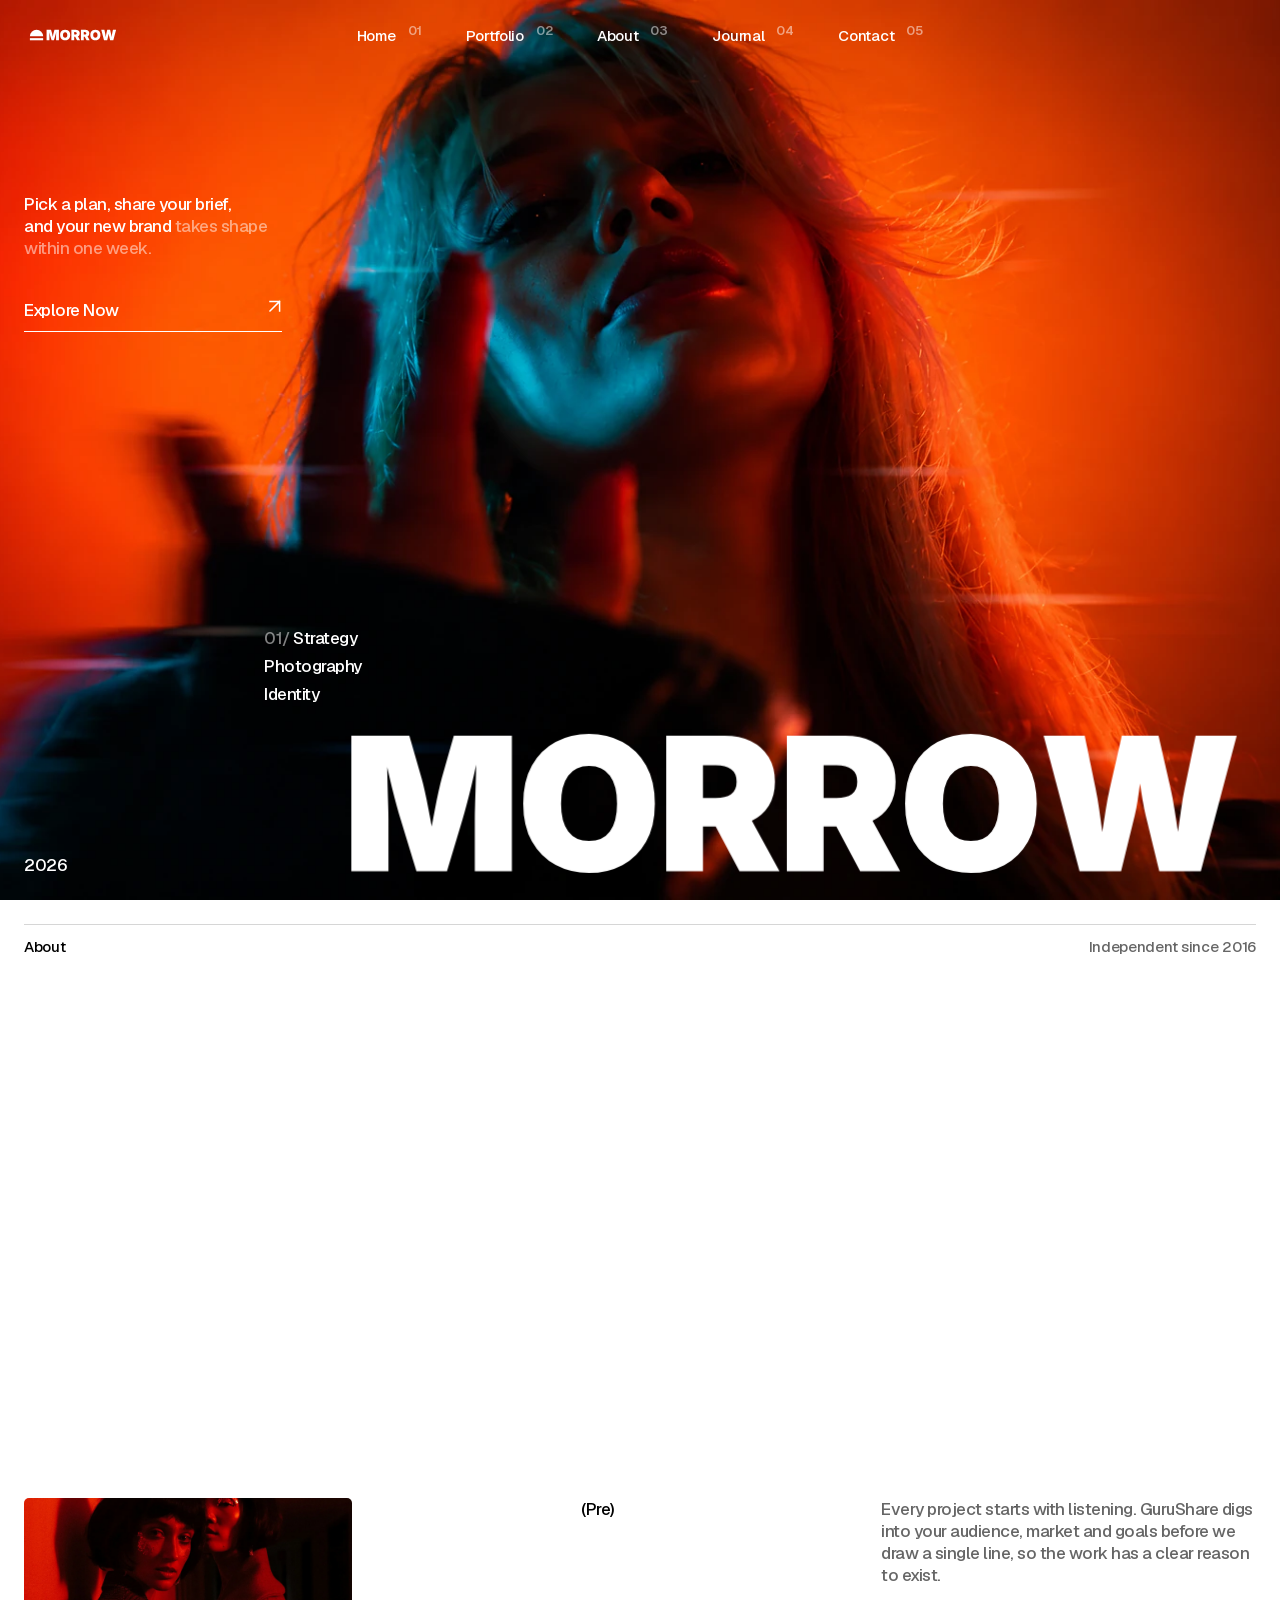
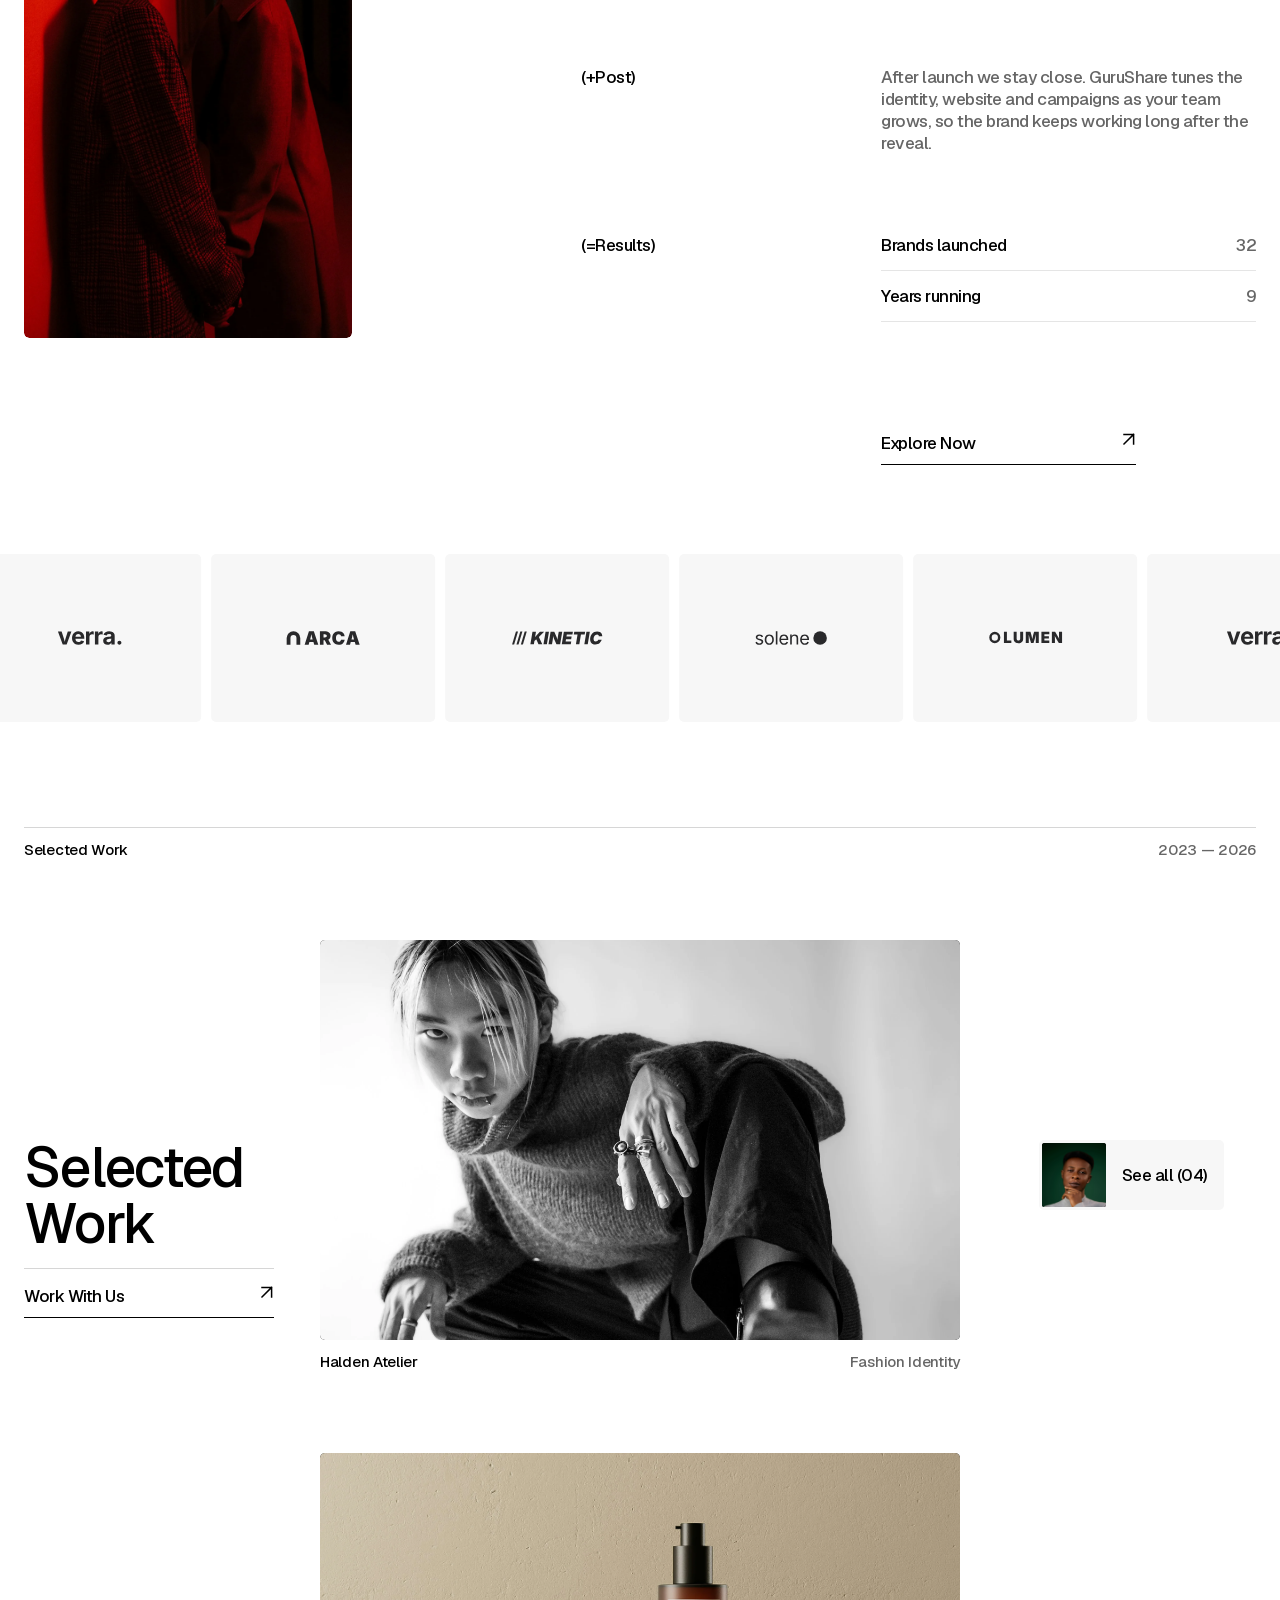
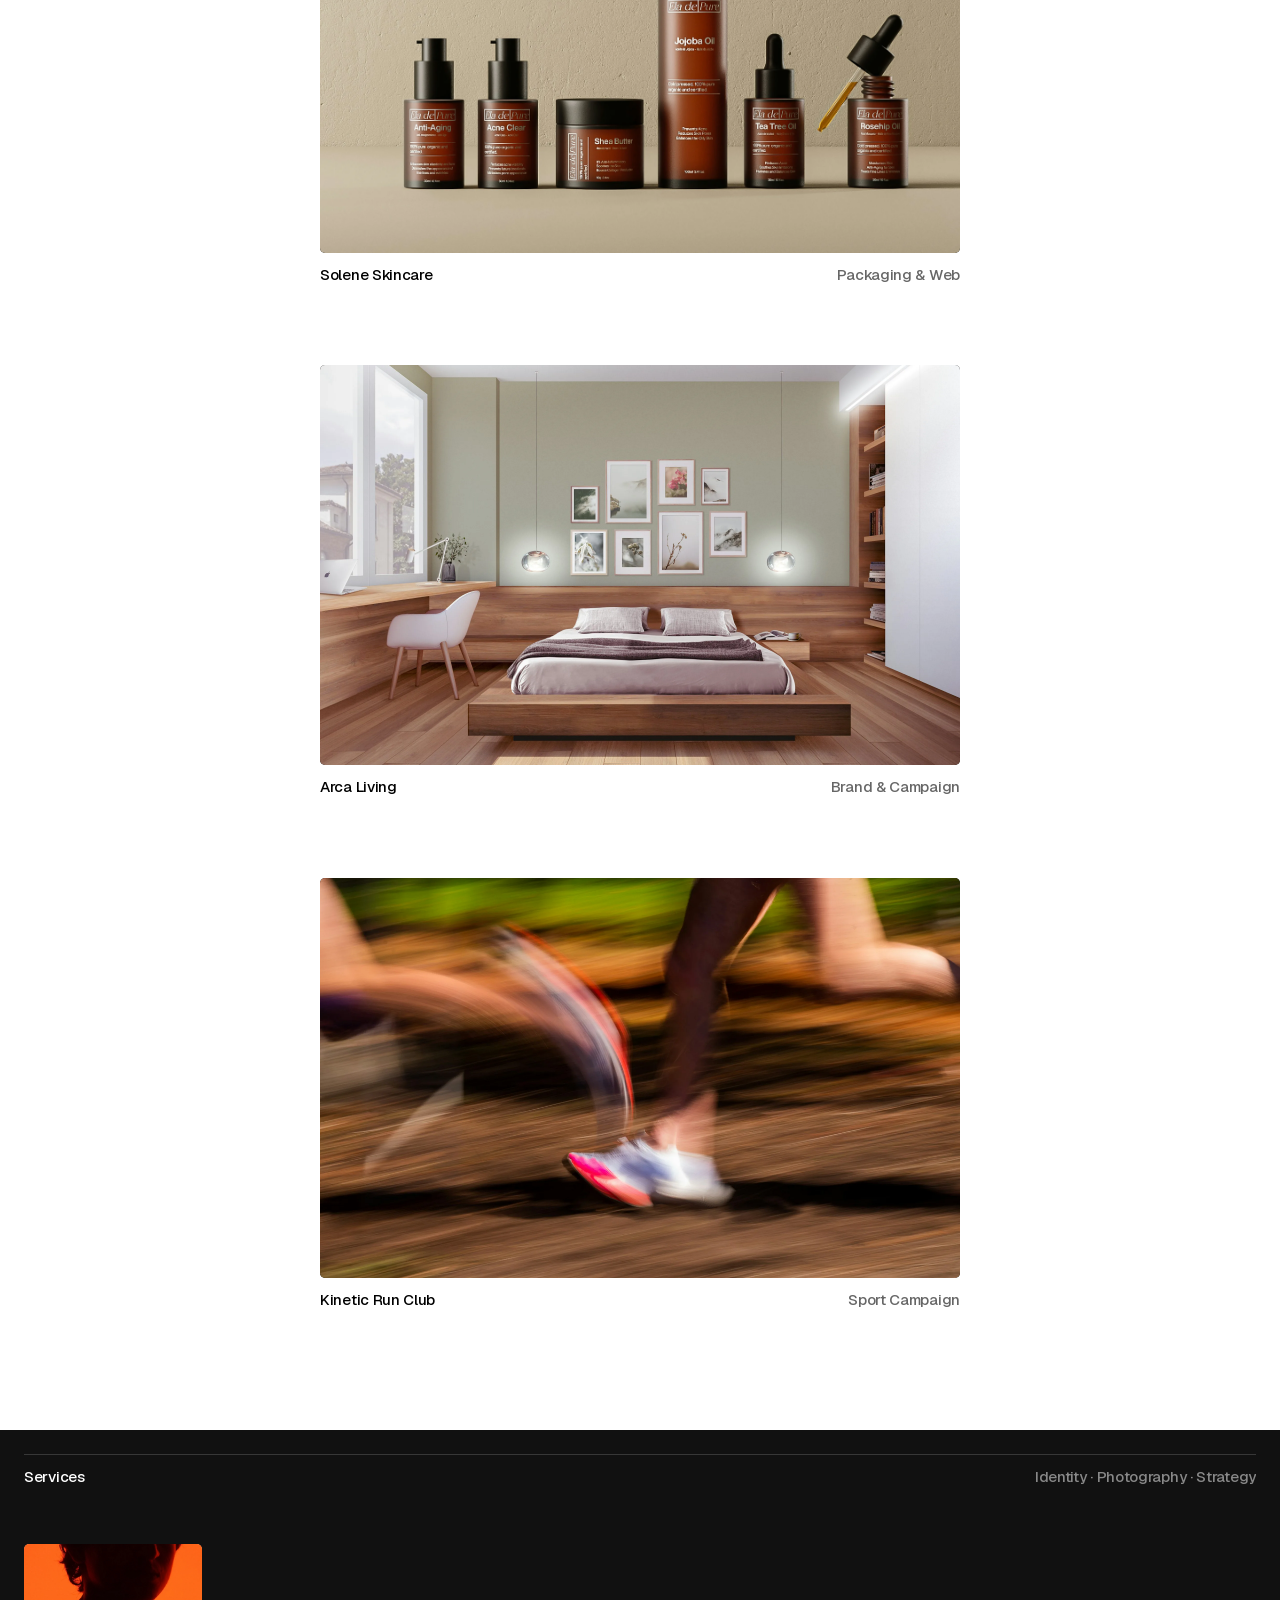
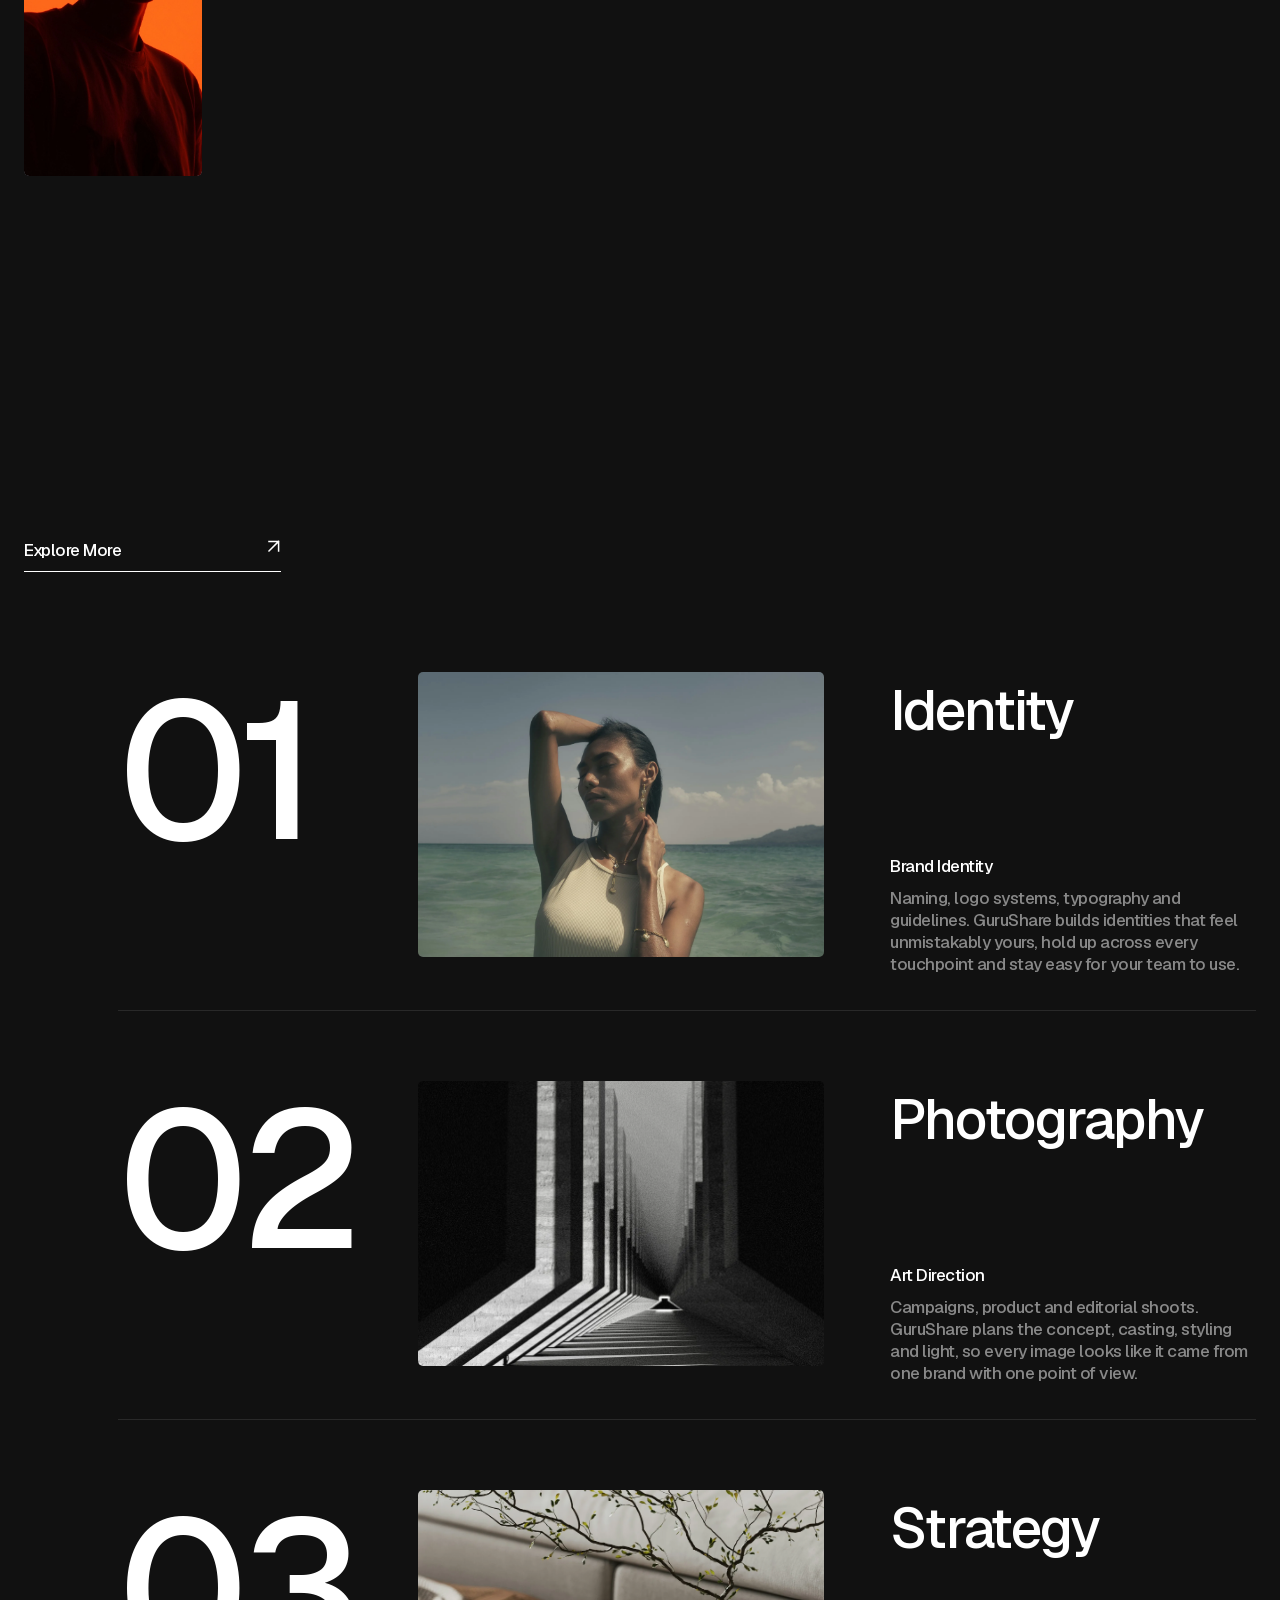
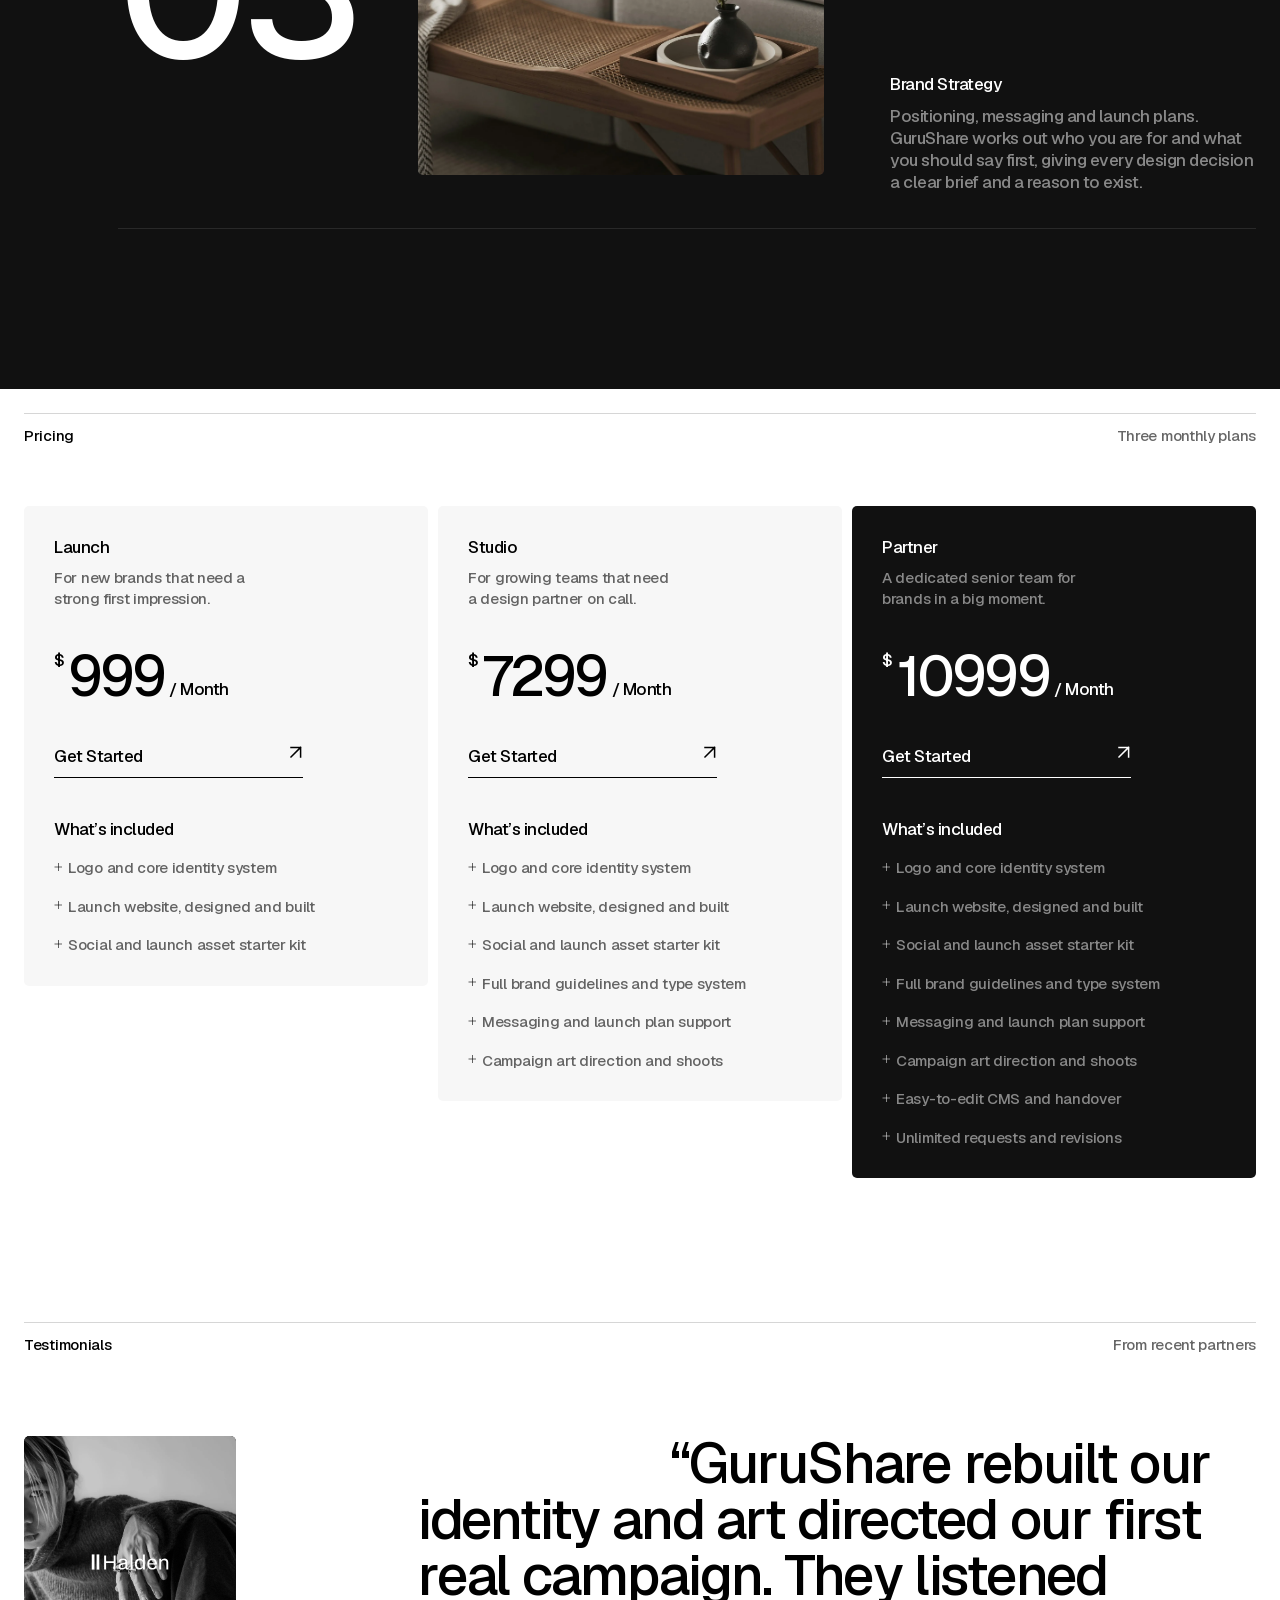
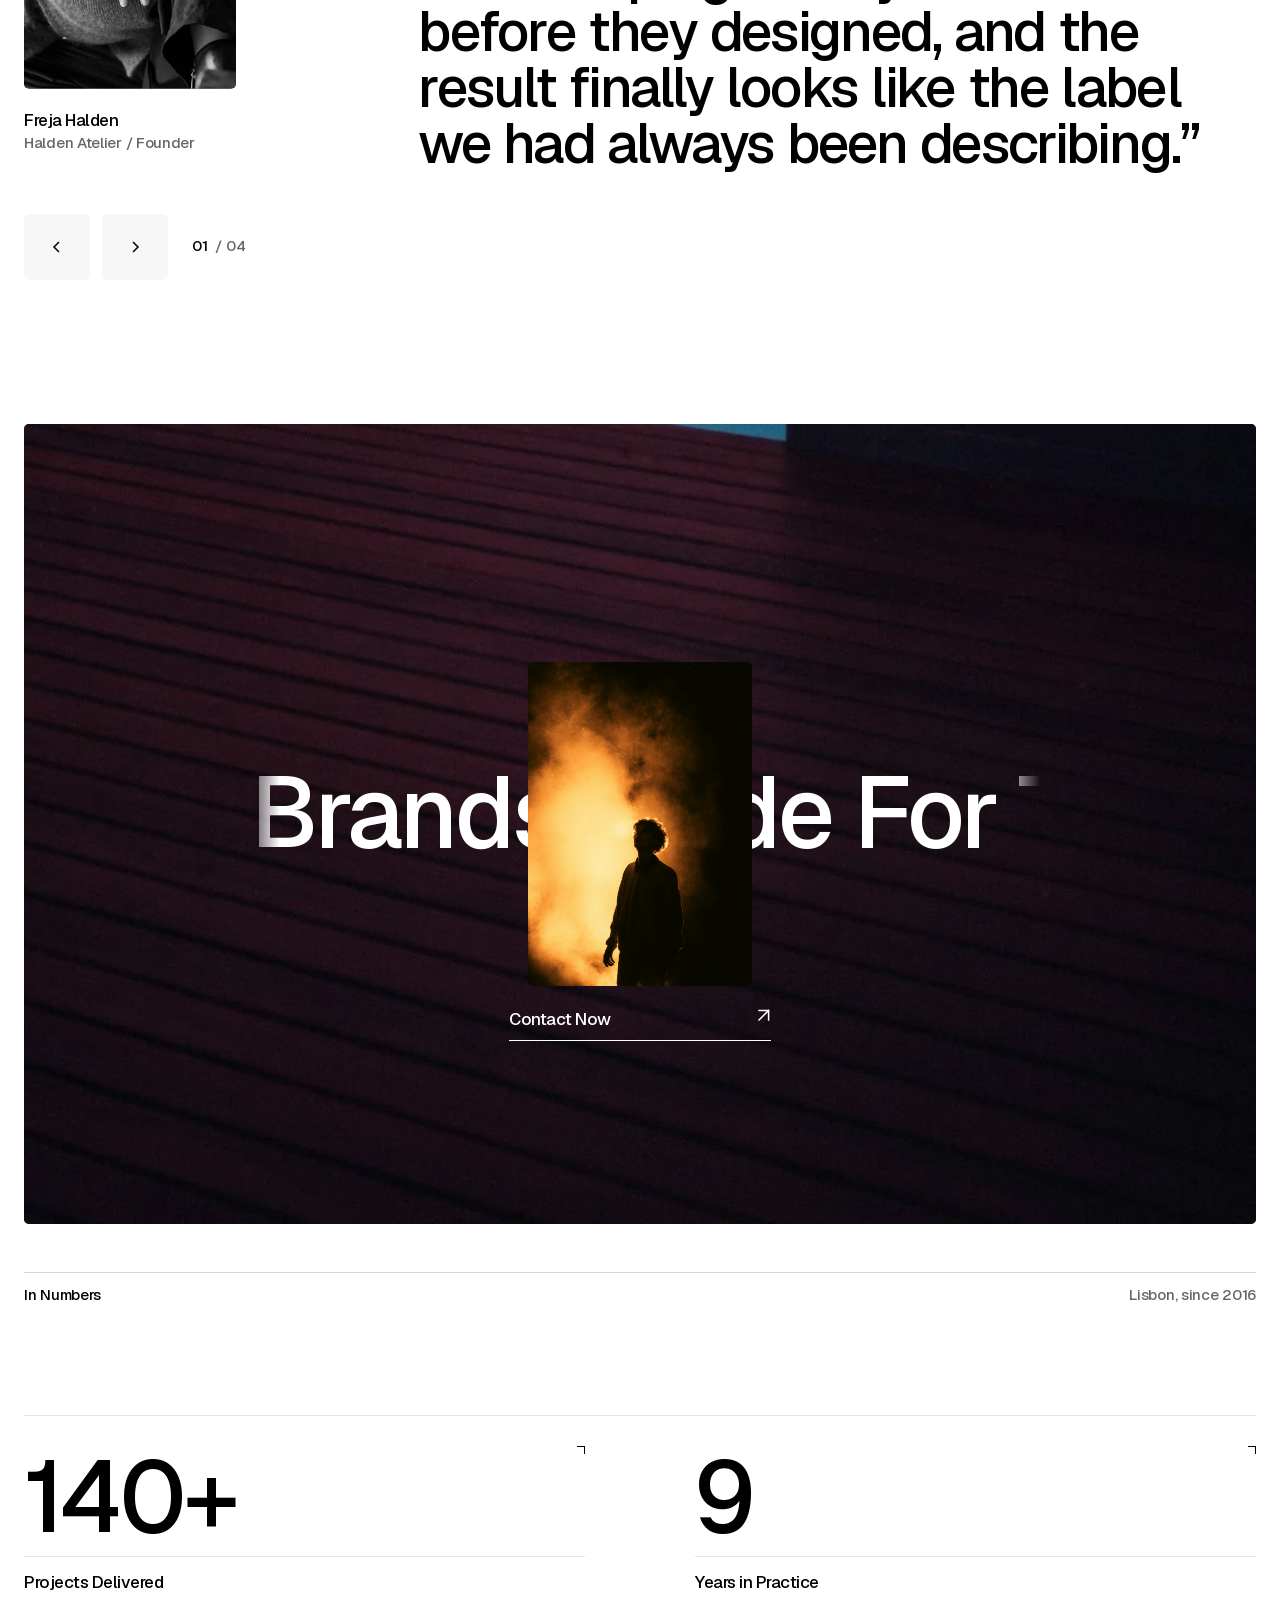
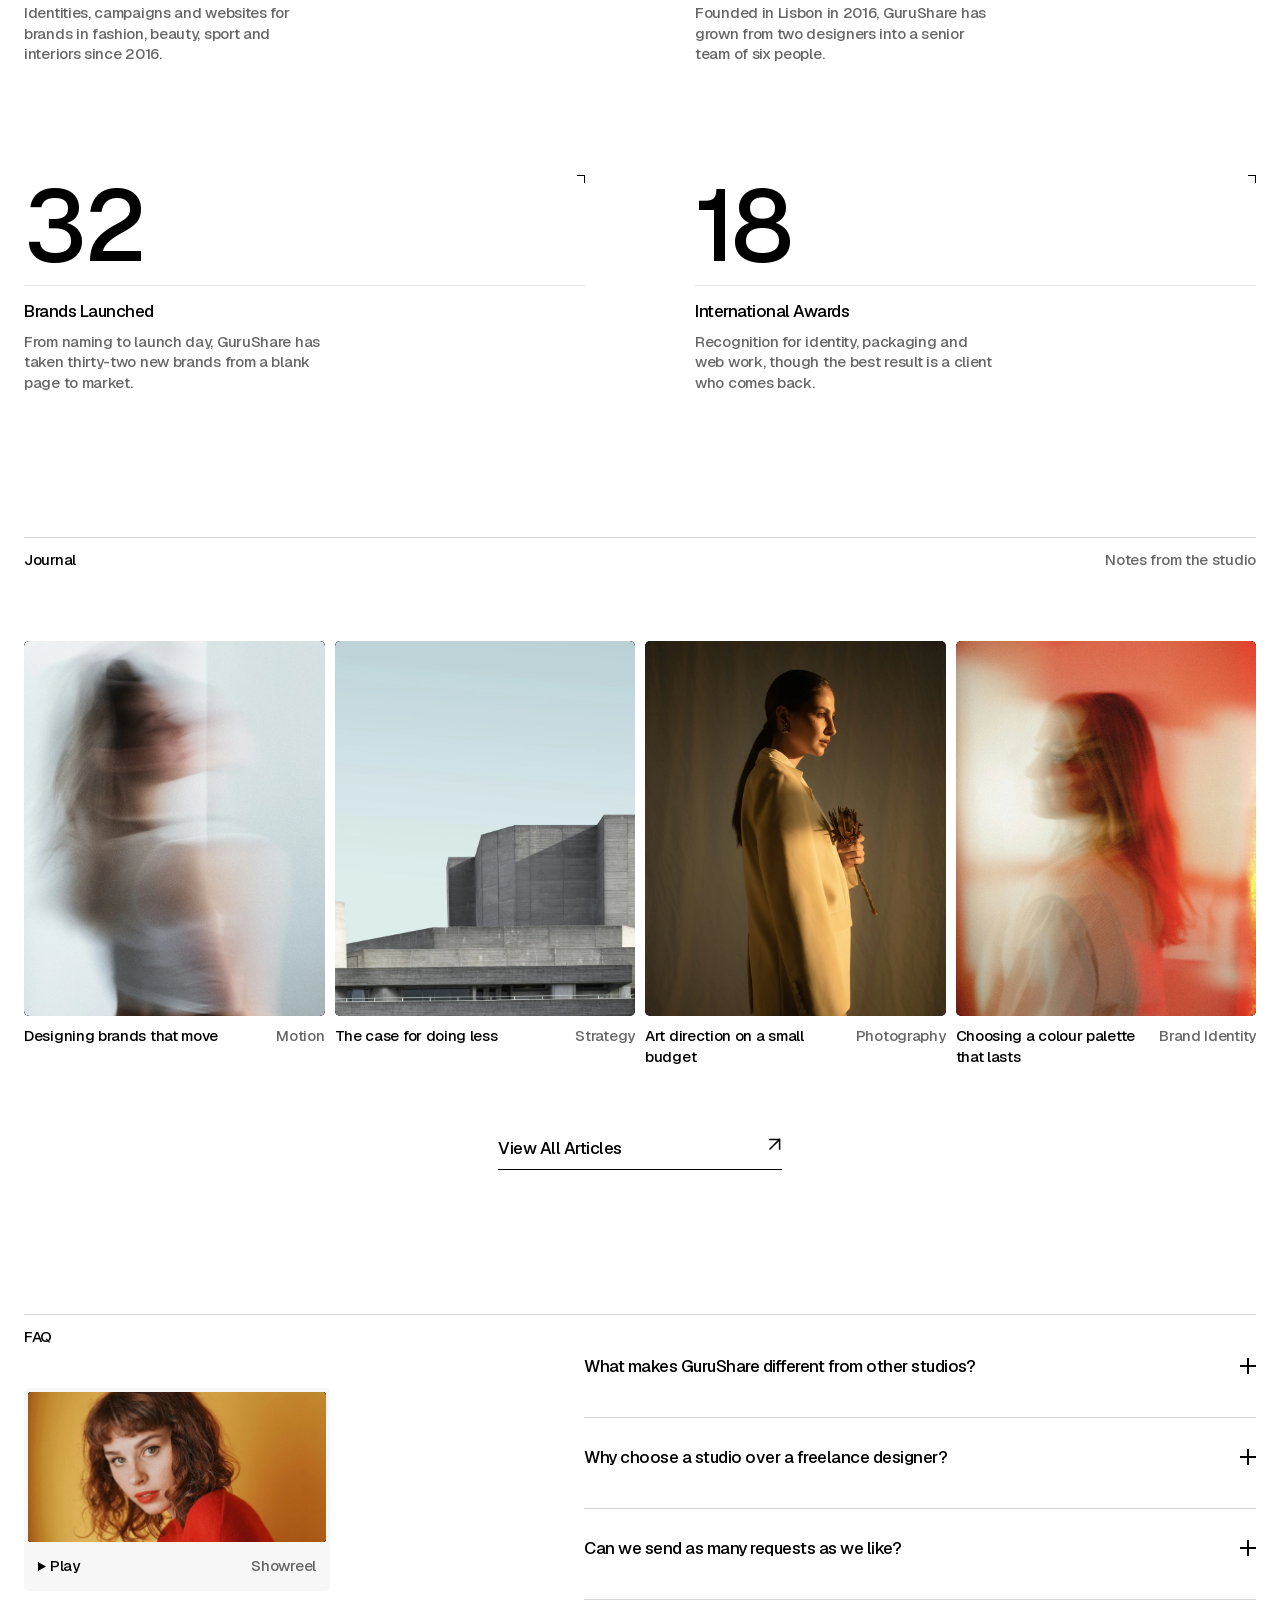
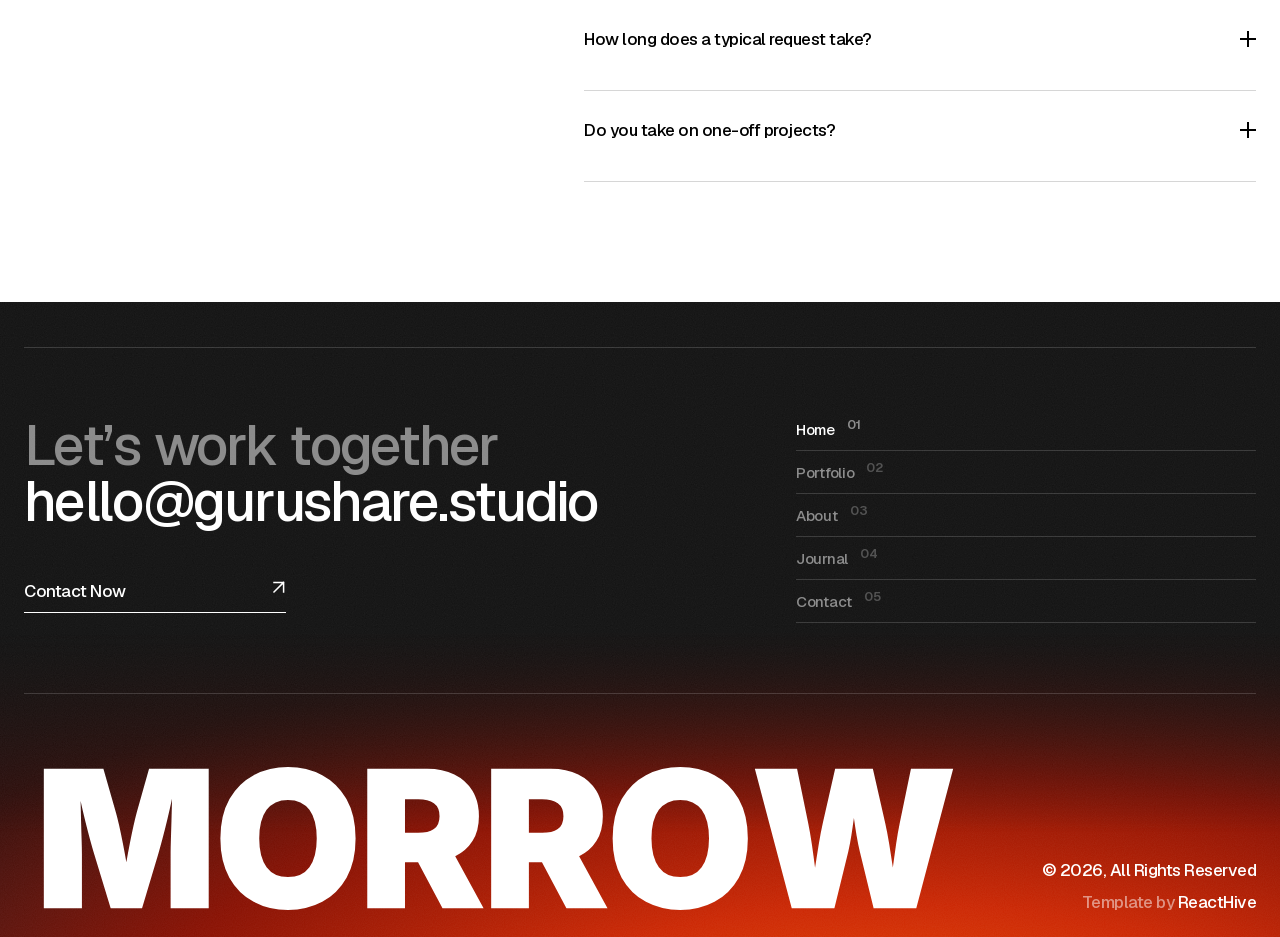
==== commit 3f48fee9: "Optimize for desktop & mobile, eager load assets, fix subpages and overflow" ====
--- a/index.html
+++ b/index.html
@@ -7,4 +7,4 @@
 .lenis.lenis-smooth [data-lenis-prevent] { overscroll-behavior: contain; }
 .lenis.lenis-stopped { overflow: hidden; }
 .lenis.lenis-scrolling iframe { pointer-events: none; }
-</style><link rel="preload" as="script" fetchPriority="low" href="/_next/static/immutable/chunks/3douyljdx_-l2.js"/><script src="/_next/static/immutable/chunks/0-mq9-zs5qvi2.js" async=""></script><script src="/_next/static/immutable/chunks/17ddg4qlvbf0k.js" async=""></script><script src="/_next/static/immutable/chunks/20xelqi0bxx4-.js" async=""></script><script src="/_next/static/immutable/chunks/turbopack-1byz1flvc-bu1.js" async=""></script><script src="/_next/static/immutable/chunks/3qgvm-y9uuoem.js" async=""></script><script src="/_next/static/immutable/chunks/1kakyev9m-h3b.js" async=""></script><script src="/_next/static/immutable/chunks/0gj7mjstil6hs.js" async=""></script><script src="/_next/static/immutable/chunks/1ail6fntod8j2.js" async=""></script><script src="/_next/static/immutable/chunks/2rwcwj840wa2s.js" async=""></script><script src="/_next/static/immutable/chunks/126zlk5azmer0.js" async=""></script><script src="/_next/static/immutable/chunks/3nxy-intz40j8.js" async=""></script><script src="/_next/static/immutable/chunks/21c0defqjecub.js" async=""></script><meta name="next-size-adjust" content=""/><meta name="theme-color" content="#000000"/><title>GuruShare Studio — Creative &amp; Design Studio</title><meta name="description" content="GuruShare Studio is an independent creative and design studio in Lisbon, building brand identities, campaigns and websites for ambitious brands."/><meta name="application-name" content="GuruShare Studio"/><link rel="manifest" href="/manifest.webmanifest"/><link rel="canonical" href="https://gurushare-agency-template.vercel.app"/><meta name="format-detection" content="telephone=no, address=no, email=no"/><meta property="og:title" content="GuruShare Studio — Creative &amp; Design Studio"/><meta property="og:description" content="GuruShare Studio is an independent creative and design studio in Lisbon, building brand identities, campaigns and websites for ambitious brands."/><meta property="og:url" content="https://gurushare-agency-template.vercel.app"/><meta property="og:site_name" content="GuruShare Studio"/><meta property="og:locale" content="en_US"/><meta property="og:image" content="https://gurushare-agency-template.vercel.app/opengraph-image?4dfbae51e7f0fb5a"/><meta property="og:image:type" content="image/png"/><meta property="og:image:width" content="1200"/><meta property="og:image:height" content="630"/><meta property="og:image:alt" content="Brands made for togurushare."/><meta property="og:type" content="website"/><meta name="twitter:card" content="summary_large_image"/><meta name="twitter:title" content="GuruShare Studio — Creative &amp; Design Studio"/><meta name="twitter:description" content="GuruShare Studio is an independent creative and design studio in Lisbon, building brand identities, campaigns and websites for ambitious brands."/><meta name="twitter:image" content="https://gurushare-agency-template.vercel.app/opengraph-image?4dfbae51e7f0fb5a"/><meta name="twitter:image:alt" content="Brands made for togurushare."/><meta name="twitter:image:type" content="image/png"/><meta name="twitter:image:width" content="1200"/><meta name="twitter:image:height" content="630"/><link rel="icon" href="/icon.png?icon.277fun_h2zf_c.png" sizes="192x192" type="image/png"/><link rel="apple-touch-icon" href="/apple-icon.png?apple-icon.349pk-4zq8l9z.png" sizes="180x180" type="image/png"/><script src="/_next/static/immutable/chunks/0c0hxoamwjsbw.js" noModule=""></script></head><body><div hidden=""><!--$--><!--/$--></div><a href="#main-content" class="sr-only focus:not-sr-only focus:fixed focus:top-4 focus:left-4 focus:z-9999 focus:rounded-[5px] focus:bg-white focus:px-4 focus:py-3 focus:text-black type-body-3">Skip to content</a><script type="application/ld+json">{"@context":"https://schema.org","@graph":[{"@type":"ProfessionalService","@id":"https://gurushare-agency-template.vercel.app#organization","name":"GuruShare Studio","url":"https://gurushare-agency-template.vercel.app","logo":"https://gurushare-agency-template.vercel.app/icon.png","image":"https://gurushare-agency-template.vercel.app/opengraph-image","description":"GuruShare Studio is an independent creative and design studio in Lisbon, building brand identities, campaigns and websites for ambitious brands.","email":"hello@gurushare.studio","telephone":"+351 210 555 014","foundingDate":"2016","address":{"@type":"PostalAddress","streetAddress":"Rua das Flores 28","postalCode":"1200-195","addressLocality":"Lisbon","addressCountry":"PT"}},{"@type":"WebSite","@id":"https://gurushare-agency-template.vercel.app#website","name":"GuruShare Studio","url":"https://gurushare-agency-template.vercel.app","publisher":{"@id":"https://gurushare-agency-template.vercel.app#organization"}}]}</script><div class="items-center bg-black-token flex flex-col h-min justify-start overflow-clip relative min-h-[100vh]"><main id="main-content" class="contents"><div class="contents"><section class="items-center flex flex-none flex-col h-screen justify-between overflow-clip sticky w-full z-1 p-6 top-0" style="opacity:1;transform:none"><div class="flex-none h-full overflow-clip absolute w-full top-[calc(50%_-_100%_/_2)] left-[calc(50%_-_100%_/_2)] animate-enter" style="--enter-scale:1.15;--enter-opacity:1;--enter-duration:2.6s;--enter-ease:var(--hero-ease)"><img alt="Woman with her hand raised, lit blue against a glowing orange backdrop" fetchPriority="high" decoding="async" data-nimg="fill" class="rounded-[inherit] object-cover object-center" style="position:absolute;height:100%;width:100%;left:0;top:0;right:0;bottom:0;color:transparent" src="/_next/static/immutable/media/hero-portrait.1suuz0e4o1pz_.webp"/></div><div class="flex-none h-full absolute w-full hidden top-[calc(50%_-_100%_/_2)] left-[calc(50%_-_100%_/_2)] l:block animate-enter" style="--enter-scale:1.15;--enter-opacity:1;--enter-duration:2.6s;--enter-ease:var(--hero-ease)"></div><div class="flex-none absolute z-2 top-0 right-0 left-0 l:top-6 l:right-6 l:left-6"><header class="relative w-full m:hidden"><div class="relative z-1 flex w-full items-center justify-between p-6"><a aria-label="GuruShare Studio home" class="relative block h-4.5 w-24.5 flex-none animate-enter" style="--enter-y:20%;--enter-delay:0.60s;--enter-duration:var(--hero-duration);--enter-ease:var(--hero-ease)" href="/"><img alt="" loading="lazy" decoding="async" data-nimg="fill" class="object-cover object-center" style="position:absolute;height:100%;width:100%;left:0;top:0;right:0;bottom:0;color:transparent" src="/_next/static/immutable/media/gurushare-logo.38sqnteq0tl8_.svg"/></a><button type="button" aria-label="Open menu" aria-expanded="false" aria-controls="mobile-menu" class="-m-1 cursor-pointer p-1 animate-enter" style="--enter-y:20%;--enter-delay:0.68s;--enter-duration:var(--hero-duration);--enter-ease:var(--hero-ease)"><span class="relative block size-6" aria-hidden="true"><span class="absolute top-1/2 left-1/2 -mt-px -ml-[9px] h-0.5 w-4.5 rounded-[1px] bg-white-token" style="transform:translateY(-4px)"></span><span class="absolute top-1/2 left-1/2 -mt-px -ml-[9px] h-0.5 w-4.5 rounded-[1px] bg-white-token" style="transform:translateY(4px)"></span></span></button></div></header><header class="relative w-full hidden m:flex l:hidden"><div class="relative z-1 flex w-full items-center justify-between p-6"><a aria-label="GuruShare Studio home" class="relative block h-4.5 w-24.5 flex-none animate-enter" style="--enter-y:20%;--enter-delay:0.60s;--enter-duration:var(--hero-duration);--enter-ease:var(--hero-ease)" href="/"><img alt="" loading="lazy" decoding="async" data-nimg="fill" class="object-cover object-center" style="position:absolute;height:100%;width:100%;left:0;top:0;right:0;bottom:0;color:transparent" src="/_next/static/immutable/media/gurushare-logo.38sqnteq0tl8_.svg"/></a><button type="button" aria-label="Open menu" aria-expanded="false" aria-controls="mobile-menu" class="-m-1 cursor-pointer p-1 animate-enter" style="--enter-y:20%;--enter-delay:0.68s;--enter-duration:var(--hero-duration);--enter-ease:var(--hero-ease)"><span class="relative block size-6" aria-hidden="true"><span class="absolute top-1/2 left-1/2 -mt-px -ml-[9px] h-0.5 w-4.5 rounded-[1px] bg-white-token" style="transform:translateY(-4px)"></span><span class="absolute top-1/2 left-1/2 -mt-px -ml-[9px] h-0.5 w-4.5 rounded-[1px] bg-white-token" style="transform:translateY(4px)"></span></span></button></div></header><header class="relative h-min items-center justify-between overflow-clip w-full hidden l:flex"><div class="relative flex h-min w-[22%] flex-none items-center justify-start"><a aria-label="GuruShare Studio home" class="relative block h-4.5 w-24.5 flex-none animate-enter" style="--enter-y:20%;--enter-delay:0.60s;--enter-duration:var(--hero-duration);--enter-ease:var(--hero-ease)" href="/"><img alt="" loading="lazy" decoding="async" data-nimg="fill" class="object-cover object-center" style="position:absolute;height:100%;width:100%;left:0;top:0;right:0;bottom:0;color:transparent" src="/_next/static/immutable/media/gurushare-logo.38sqnteq0tl8_.svg"/></a></div><div class="relative flex-none"><nav class="relative flex h-min w-min items-center justify-center gap-[var(--menu-gap)]" style="--menu-gap:44px"><a class="relative flex h-min w-min flex-none cursor-pointer items-end justify-center gap-3 overflow-clip no-underline animate-enter" style="--enter-y:20%;--enter-delay:0.68s;--enter-duration:var(--hero-duration);--enter-ease:var(--hero-ease)" href="/"><div class="relative flex h-min w-min flex-none items-start justify-start gap-2.5"><div class="relative flex flex-none shrink-0 flex-col justify-start whitespace-pre" style="opacity:1"><p class="type-body-3">Home</p></div><div class="absolute -inset-x-px bottom-0.5 z-1 h-px origin-left scale-x-0 bg-white-token transition-transform duration-300 ease-out"></div></div><div class="relative flex h-min w-min flex-none items-center justify-center gap-2.5 overflow-clip pb-2"><p class="relative flex-none whitespace-pre type-body-6">01</p></div></a><a class="relative flex h-min w-min flex-none cursor-pointer items-end justify-center gap-3 overflow-clip no-underline animate-enter" style="--enter-y:20%;--enter-delay:0.76s;--enter-duration:var(--hero-duration);--enter-ease:var(--hero-ease)" href="/portfolio"><div class="relative flex h-min w-min flex-none items-start justify-start gap-2.5"><div class="relative flex flex-none shrink-0 flex-col justify-start whitespace-pre" style="opacity:1"><p class="type-body-3">Portfolio</p></div><div class="absolute -inset-x-px bottom-0.5 z-1 h-px origin-left scale-x-0 bg-white-token transition-transform duration-300 ease-out"></div></div><div class="relative flex h-min w-min flex-none items-center justify-center gap-2.5 overflow-clip pb-2"><p class="relative flex-none whitespace-pre type-body-6">02</p></div></a><a class="relative flex h-min w-min flex-none cursor-pointer items-end justify-center gap-3 overflow-clip no-underline animate-enter" style="--enter-y:20%;--enter-delay:0.84s;--enter-duration:var(--hero-duration);--enter-ease:var(--hero-ease)" href="/about"><div class="relative flex h-min w-min flex-none items-start justify-start gap-2.5"><div class="relative flex flex-none shrink-0 flex-col justify-start whitespace-pre" style="opacity:1"><p class="type-body-3">About</p></div><div class="absolute -inset-x-px bottom-0.5 z-1 h-px origin-left scale-x-0 bg-white-token transition-transform duration-300 ease-out"></div></div><div class="relative flex h-min w-min flex-none items-center justify-center gap-2.5 overflow-clip pb-2"><p class="relative flex-none whitespace-pre type-body-6">03</p></div></a><a class="relative flex h-min w-min flex-none cursor-pointer items-end justify-center gap-3 overflow-clip no-underline animate-enter" style="--enter-y:20%;--enter-delay:0.92s;--enter-duration:var(--hero-duration);--enter-ease:var(--hero-ease)" href="/blog"><div class="relative flex h-min w-min flex-none items-start justify-start gap-2.5"><div class="relative flex flex-none shrink-0 flex-col justify-start whitespace-pre" style="opacity:1"><p class="type-body-3">Journal</p></div><div class="absolute -inset-x-px bottom-0.5 z-1 h-px origin-left scale-x-0 bg-white-token transition-transform duration-300 ease-out"></div></div><div class="relative flex h-min w-min flex-none items-center justify-center gap-2.5 overflow-clip pb-2"><p class="relative flex-none whitespace-pre type-body-6">04</p></div></a><a class="relative flex h-min w-min flex-none cursor-pointer items-end justify-center gap-3 overflow-clip no-underline animate-enter" style="--enter-y:20%;--enter-delay:1.00s;--enter-duration:var(--hero-duration);--enter-ease:var(--hero-ease)" href="/contact"><div class="relative flex h-min w-min flex-none items-start justify-start gap-2.5"><div class="relative flex flex-none shrink-0 flex-col justify-start whitespace-pre" style="opacity:1"><p class="type-body-3">Contact</p></div><div class="absolute -inset-x-px bottom-0.5 z-1 h-px origin-left scale-x-0 bg-white-token transition-transform duration-300 ease-out"></div></div><div class="relative flex h-min w-min flex-none items-center justify-center gap-2.5 overflow-clip pb-2"><p class="relative flex-none whitespace-pre type-body-6">05</p></div></a></nav></div><div class="w-[22%] flex-none" aria-hidden="true"></div></header></div><div class="flex-none h-17.5 overflow-clip relative w-full"></div><div class="items-start flex flex-none flex-col gap-10 h-min justify-center max-w-360 relative w-full z-1 top-[unset] left-[unset] l:absolute l:w-min l:top-48.25 l:left-6"><div class="items-start flex flex-none flex-col h-min justify-center relative w-full l:self-stretch l:w-auto"><p class="flex-none max-w-75 relative whitespace-pre-wrap w-full break-words type-body-1 animate-enter" style="--enter-y:32px;--enter-delay:0.8s;--enter-duration:var(--hero-duration);--enter-ease:var(--hero-ease)">Pick a plan, share your brief,</p><p class="flex-none max-w-75 relative whitespace-pre-wrap w-full break-words type-body-1 animate-enter" style="--enter-y:32px;--enter-delay:0.9s;--enter-duration:var(--hero-duration);--enter-ease:var(--hero-ease)">and your new brand <span class="text-white-a50">takes shape</span></p><p class="flex-none max-w-75 relative whitespace-pre-wrap w-full break-words type-body-1 text-white-a50 animate-enter" style="--enter-y:32px;--enter-delay:1s;--enter-duration:var(--hero-duration);--enter-ease:var(--hero-ease)">within one week.</p></div><div class="flex-none relative animate-enter" style="--enter-y:32px;--enter-delay:1.1s;--enter-duration:var(--hero-duration);--enter-ease:var(--hero-ease)"><a class="group flex items-start cursor-pointer flex-col gap-2.5 h-min justify-center overflow-clip relative no-underline w-min max-w-full l:hidden" href="/about"><div class="items-start flex flex-none h-min justify-start relative max-w-full"><p class="flex-none relative whitespace-pre type-body-1">Explore Now </p><span aria-hidden="true" class="w-36 min-w-6 shrink"></span><div class="flex-none relative overflow-hidden size-4 text-white-token"><svg viewBox="0 0 10 10" fill="none" stroke="currentColor" stroke-width="1.5" stroke-linecap="square" stroke-linejoin="miter" aria-hidden="true" class="absolute inset-0 size-full transition-none group-hover:transition-transform group-focus-visible:transition-transform duration-500 ease-[cubic-bezier(0.65,0,0.35,1)] group-hover:translate-x-[160%] group-hover:-translate-y-[160%] group-focus-visible:translate-x-[160%] group-focus-visible:-translate-y-[160%]"><path d="M2.5 7.5 8.5 1.5M2.5 1.5h6v6" vector-effect="non-scaling-stroke"></path></svg><svg viewBox="0 0 10 10" fill="none" stroke="currentColor" stroke-width="1.5" stroke-linecap="square" stroke-linejoin="miter" aria-hidden="true" class="absolute inset-0 size-full transition-none group-hover:transition-transform group-focus-visible:transition-transform duration-500 ease-[cubic-bezier(0.65,0,0.35,1)] -translate-x-[160%] translate-y-[160%] group-hover:translate-0 group-focus-visible:translate-0"><path d="M2.5 7.5 8.5 1.5M2.5 1.5h6v6" vector-effect="non-scaling-stroke"></path></svg></div></div><div class="self-stretch flex-none h-px relative text-white-token"><span class="absolute inset-0 bg-current origin-right transition-none group-hover:transition-transform group-focus-visible:transition-transform duration-300 ease-[cubic-bezier(0.65,0,0.35,1)] group-hover:scale-x-0 group-focus-visible:scale-x-0"></span><span class="absolute inset-0 bg-current origin-left scale-x-0 transition-none group-hover:transition-transform group-focus-visible:transition-transform duration-400 delay-200 ease-[cubic-bezier(0.65,0,0.35,1)] group-hover:scale-x-100 group-focus-visible:scale-x-100"></span></div></a><a class="group items-start cursor-pointer flex-col gap-2.5 h-min justify-center overflow-clip relative no-underline w-min max-w-full hidden l:flex" href="/about"><div class="items-start flex flex-none h-min justify-start relative max-w-full"><p class="flex-none relative whitespace-pre type-body-1">Explore Now </p><span aria-hidden="true" class="w-36 min-w-6 shrink"></span><div class="flex-none relative overflow-hidden size-4 text-white-token"><svg viewBox="0 0 10 10" fill="none" stroke="currentColor" stroke-width="1.5" stroke-linecap="square" stroke-linejoin="miter" aria-hidden="true" class="absolute inset-0 size-full transition-none group-hover:transition-transform group-focus-visible:transition-transform duration-500 ease-[cubic-bezier(0.65,0,0.35,1)] group-hover:translate-x-[160%] group-hover:-translate-y-[160%] group-focus-visible:translate-x-[160%] group-focus-visible:-translate-y-[160%]"><path d="M2.5 7.5 8.5 1.5M2.5 1.5h6v6" vector-effect="non-scaling-stroke"></path></svg><svg viewBox="0 0 10 10" fill="none" stroke="currentColor" stroke-width="1.5" stroke-linecap="square" stroke-linejoin="miter" aria-hidden="true" class="absolute inset-0 size-full transition-none group-hover:transition-transform group-focus-visible:transition-transform duration-500 ease-[cubic-bezier(0.65,0,0.35,1)] -translate-x-[160%] translate-y-[160%] group-hover:translate-0 group-focus-visible:translate-0"><path d="M2.5 7.5 8.5 1.5M2.5 1.5h6v6" vector-effect="non-scaling-stroke"></path></svg></div></div><div class="self-stretch flex-none h-px relative text-white-token"><span class="absolute inset-0 bg-current origin-right transition-none group-hover:transition-transform group-focus-visible:transition-transform duration-300 ease-[cubic-bezier(0.65,0,0.35,1)] group-hover:scale-x-0 group-focus-visible:scale-x-0"></span><span class="absolute inset-0 bg-current origin-left scale-x-0 transition-none group-hover:transition-transform group-focus-visible:transition-transform duration-400 delay-200 ease-[cubic-bezier(0.65,0,0.35,1)] group-hover:scale-x-100 group-focus-visible:scale-x-100"></span></div></a></div></div><div class="items-start flex flex-none flex-col gap-14 h-min justify-center max-w-360 relative w-full m:gap-6.5" style="transform:none"><div class="items-start flex flex-none flex-col gap-1.5 h-min justify-center relative w-min pt-7.5 l:pl-60"><p class="flex-none relative whitespace-pre type-body-1 animate-enter" style="--enter-y:32px;--enter-delay:0.9s;--enter-duration:var(--hero-duration);--enter-ease:var(--hero-ease)"><span class="text-white-a50">01/</span> Strategy</p><p class="flex-none relative whitespace-pre type-body-1 animate-enter" style="--enter-y:32px;--enter-delay:1s;--enter-duration:var(--hero-duration);--enter-ease:var(--hero-ease)">Photography</p><p class="flex-none relative whitespace-pre type-body-1 animate-enter" style="--enter-y:32px;--enter-delay:1.1s;--enter-duration:var(--hero-duration);--enter-ease:var(--hero-ease)">Identity</p></div><div class="items-start flex flex-none flex-col h-min justify-start relative w-full gap-7.5 m:content-end m:items-end m:flex-row m:justify-between m:gap-0"><div class="items-end flex flex-none gap-[unset] h-min justify-between overflow-clip relative w-full order-1 m:gap-2.5 m:justify-center m:w-min m:order-0 animate-enter" style="--enter-y:32px;--enter-delay:1.2s;--enter-duration:var(--hero-duration);--enter-ease:var(--hero-ease)"><p class="flex-none relative whitespace-pre type-body-1">2026</p></div><h1 class="flex-none relative w-full order-0 text-white-token m:w-3/5 m:order-0 l:w-3/4"><svg viewBox="0 0 4260 668" fill="currentColor" role="img" aria-label="GuruShare Studio" class="block h-auto w-full overflow-hidden"><g transform="translate(48.73 646.26) scale(0.41914)"><path class="wordmark-letter" style="--i:0" d="M96 0V-1490H734L868 -1024Q884 -969 903.5 -881.0Q923 -793 943.0 -691.0Q963 -589 980 -491Q997 -589 1017.0 -691.0Q1037 -793 1056.5 -881.0Q1076 -969 1091 -1024L1223 -1490H1862V0H1454V-576Q1454 -633 1457.0 -731.5Q1460 -830 1463.5 -945.5Q1467 -1061 1469 -1170Q1445 -1057 1417.5 -943.0Q1390 -829 1364.5 -733.0Q1339 -637 1321 -576L1148 0H812L636 -576Q618 -634 593.0 -726.0Q568 -818 541.0 -926.5Q514 -1035 490 -1145Q492 -1039 495.0 -928.5Q498 -818 501.0 -724.5Q504 -631 504 -576V0Z"></path><path class="wordmark-letter" style="--i:1" d="M2711.04 20Q2508.04 20 2343.54 -68.0Q2179.04 -156 2083.04 -326.5Q1987.04 -497 1987.04 -744Q1987.04 -993 2083.04 -1164.0Q2179.04 -1335 2343.54 -1422.5Q2508.04 -1510 2711.04 -1510Q2914.04 -1510 3078.04 -1422.5Q3242.04 -1335 3338.54 -1164.0Q3435.04 -993 3435.04 -744Q3435.04 -496 3338.54 -325.5Q3242.04 -155 3078.04 -67.5Q2914.04 20 2711.04 20ZM2711.04 -332Q2862.04 -332 2940.54 -438.0Q3019.04 -544 3019.04 -744Q3019.04 -945 2940.54 -1051.5Q2862.04 -1158 2711.04 -1158Q2561.04 -1158 2482.04 -1051.5Q2403.04 -945 2403.04 -744Q2403.04 -544 2482.04 -438.0Q2561.04 -332 2711.04 -332Z"></path><path class="wordmark-letter" style="--i:2" d="M3560.08 0V-1490H4202.08Q4368.08 -1490 4492.58 -1429.5Q4617.08 -1369 4686.58 -1255.5Q4756.08 -1142 4756.08 -984Q4756.08 -829 4688.58 -721.0Q4621.08 -613 4502.08 -556L4806.08 0H4366.08L4104.08 -492H3964.08V0ZM3964.08 -806H4106.08Q4213.08 -806 4273.58 -847.0Q4334.08 -888 4334.08 -984Q4334.08 -1079 4273.58 -1122.5Q4213.08 -1166 4106.08 -1166H3964.08Z"></path><path class="wordmark-letter" style="--i:3" d="M4887.12 0V-1490H5529.12Q5695.12 -1490 5819.62 -1429.5Q5944.12 -1369 6013.62 -1255.5Q6083.12 -1142 6083.12 -984Q6083.12 -829 6015.62 -721.0Q5948.12 -613 5829.12 -556L6133.12 0H5693.12L5431.12 -492H5291.12V0ZM5291.12 -806H5433.12Q5540.12 -806 5600.62 -847.0Q5661.12 -888 5661.12 -984Q5661.12 -1079 5600.62 -1122.5Q5540.12 -1166 5433.12 -1166H5291.12Z"></path><path class="wordmark-letter" style="--i:4" d="M6912.16 20Q6709.16 20 6544.66 -68.0Q6380.16 -156 6284.16 -326.5Q6188.16 -497 6188.16 -744Q6188.16 -993 6284.16 -1164.0Q6380.16 -1335 6544.66 -1422.5Q6709.16 -1510 6912.16 -1510Q7115.16 -1510 7279.16 -1422.5Q7443.16 -1335 7539.66 -1164.0Q7636.16 -993 7636.16 -744Q7636.16 -496 7539.66 -325.5Q7443.16 -155 7279.16 -67.5Q7115.16 20 6912.16 20ZM6912.16 -332Q7063.16 -332 7141.66 -438.0Q7220.16 -544 7220.16 -744Q7220.16 -945 7141.66 -1051.5Q7063.16 -1158 6912.16 -1158Q6762.16 -1158 6683.16 -1051.5Q6604.16 -945 6604.16 -744Q6604.16 -544 6683.16 -438.0Q6762.16 -332 6912.16 -332Z"></path><path class="wordmark-letter" style="--i:5" d="M8106.2 0 7711.2 -1490H8163.2L8282.2 -912Q8304.2 -806 8322.2 -680.5Q8340.2 -555 8356.2 -431Q8375.2 -555 8395.2 -680.5Q8415.2 -806 8439.2 -912L8571.2 -1490H8975.2L9107.2 -912Q9131.2 -807 9150.7 -682.5Q9170.2 -558 9189.2 -435Q9206.2 -558 9223.7 -682.5Q9241.2 -807 9263.2 -912L9383.2 -1490H9835.2L9440.2 0H8983.2L8835.2 -607Q8815.2 -690 8800.2 -780.5Q8785.2 -871 8772.2 -965Q8759.2 -872 8745.7 -781.5Q8732.2 -691 8712.2 -607L8563.2 0Z"></path></g></svg></h1></div></div></section><section id="about" class="items-center bg-white-token flex flex-none flex-col h-min justify-start relative w-full z-1 px-6 pt-6 pb-2"><section class="items-center flex flex-none flex-col gap-3 h-208.5 justify-center absolute w-full top-0 left-[calc(50%_-_100%_/_2)]"><div class="items-center flex flex-1 shrink-0 basis-0 h-px justify-center relative w-full"><div class="bg-white-token-2 flex-none h-full relative w-full" style="transform:none"></div></div></section><div class="items-center flex flex-none flex-col gap-15 h-min justify-center max-w-360 relative w-full m:gap-20"><div class="flex-none relative w-full"><div class="items-center flex flex-col gap-3 h-min justify-center relative w-full m:hidden"><div class="flex-none h-px overflow-clip relative w-full" style="background-color:var(--color-black-a16)"></div><div class="flex flex-none items-center justify-between gap-4 h-min relative w-full"><p class="flex-none relative whitespace-pre type-body-3" style="color:var(--color-black-token)">About</p><p class="relative min-w-0 truncate text-right type-body-3" style="color:var(--color-black-a60)">Independent since 2016</p></div></div><div class="items-center flex-col gap-3 h-min justify-center relative w-full hidden m:flex"><div class="flex-none h-px overflow-clip relative w-full" style="background-color:var(--color-black-a16)"></div><div class="flex flex-none items-center justify-between gap-4 h-min relative w-full"><p class="flex-none relative whitespace-pre type-body-3" style="color:var(--color-black-token)">About</p><p class="relative min-w-0 truncate text-right type-body-3" style="color:var(--color-black-a60)">Independent since 2016</p></div></div></div><div class="flex-none relative w-full"></div></div><div class="flex-none h-10 overflow-clip relative w-full m:h-12.5 l:h-27.5"></div><div class="items-start flex flex-none flex-col h-min justify-start max-w-360 overflow-clip relative w-full gap-10 m:gap-12.5 l:flex-row l:justify-between l:gap-0"><div class="items-end flex flex-none gap-2.5 h-110 justify-center overflow-clip relative w-full rounded-[5px] m:h-screen l:h-110 l:w-82" style="opacity:0"><div class="flex-1 shrink-0 basis-0 h-[150%] overflow-clip relative w-px rounded-[5px]" style="transform:none"><img alt="Two figures lit in red" loading="lazy" decoding="async" data-nimg="fill" class="rounded-[inherit] object-cover object-center" style="position:absolute;height:100%;width:100%;left:0;top:0;right:0;bottom:0;color:transparent" src="/_next/static/immutable/media/about-red-light.0pm8wjrtip861.webp"/></div></div><div class="self-stretch flex-none overflow-clip relative w-57.25 hidden l:block"></div><div class="items-start flex flex-none flex-col gap-10 h-min justify-center max-w-208.75 overflow-clip relative w-full m:gap-20 l:flex-1 l:shrink-0 l:basis-0 l:w-px" style="opacity:0"><div class="items-start flex flex-none flex-col gap-5 h-min justify-start overflow-clip relative w-full m:flex-row m:gap-50"><p class="flex-none max-w-25 relative whitespace-pre-wrap w-full break-words m:flex-1 m:shrink-0 m:basis-0 m:w-px type-body-1 text-black-token">(Pre)</p><p class="flex-none max-w-105.25 relative whitespace-pre-wrap w-full break-words m:flex-1 m:shrink-0 m:basis-0 m:w-px type-body-1 text-black-a60">Every project starts with listening. GuruShare digs into your audience, market and goals before we draw a single line, so the work has a clear reason to exist.</p></div><div class="items-start flex flex-none flex-col gap-5 h-min justify-start overflow-clip relative w-full m:flex-row m:gap-50"><p class="flex-none max-w-25 relative whitespace-pre-wrap w-full break-words m:flex-1 m:shrink-0 m:basis-0 m:w-px type-body-1 text-black-token">(+Post)</p><p class="flex-none max-w-105.25 relative whitespace-pre-wrap w-full break-words m:flex-1 m:shrink-0 m:basis-0 m:w-px type-body-1 text-black-a60">After launch we stay close. GuruShare tunes the identity, website and campaigns as your team grows, so the brand keeps working long after the reveal.</p></div><div class="items-start flex flex-none flex-col gap-5 h-min justify-start overflow-clip relative w-full m:flex-row m:gap-50"><p class="flex-none max-w-25 relative whitespace-pre-wrap w-full break-words m:flex-1 m:shrink-0 m:basis-0 m:w-px type-body-1 text-black-token">(=Results)</p><div class="items-start flex flex-none flex-col gap-10 h-min justify-center overflow-clip relative w-full m:flex-1 m:shrink-0 m:basis-0 m:gap-20 m:w-px l:gap-27.5"><div class="items-center flex flex-none flex-col gap-3.5 h-min justify-center overflow-clip relative w-full"><div class="items-center flex flex-none flex-col gap-3.5 h-min justify-center overflow-clip relative w-full"><div class="items-center flex flex-none h-min justify-between overflow-clip relative w-full"><p class="flex-1 shrink-0 basis-0 max-w-37.5 relative whitespace-pre-wrap w-px break-words type-body-1 text-black-token">Brands launched</p><p class="flex-1 shrink-0 basis-0 max-w-37.5 relative whitespace-pre-wrap w-px break-words type-body-1 text-black-a60 text-right">32</p></div><div class="bg-black-a10 flex-none h-px overflow-clip relative w-full"></div></div><div class="items-center flex flex-none flex-col gap-3.5 h-min justify-center overflow-clip relative w-full"><div class="items-center flex flex-none h-min justify-between overflow-clip relative w-full"><p class="flex-1 shrink-0 basis-0 max-w-37.5 relative whitespace-pre-wrap w-px break-words type-body-1 text-black-token">Years running</p><p class="flex-1 shrink-0 basis-0 max-w-37.5 relative whitespace-pre-wrap w-px break-words type-body-1 text-black-a60 text-right">9</p></div><div class="bg-black-a10 flex-none h-px overflow-clip relative w-full"></div></div></div><div class="flex-none relative"><a class="group flex items-start cursor-pointer flex-col gap-2.5 h-min justify-center overflow-clip relative no-underline w-min max-w-full l:hidden" href="/about"><div class="items-start flex flex-none h-min justify-start relative max-w-full"><p class="flex-none relative whitespace-pre type-body-1" style="color:var(--color-black-token)">Explore Now</p><span aria-hidden="true" class="w-36 min-w-6 shrink"></span><div class="flex-none relative overflow-hidden size-4 text-black-token"><svg viewBox="0 0 10 10" fill="none" stroke="currentColor" stroke-width="1.5" stroke-linecap="square" stroke-linejoin="miter" aria-hidden="true" class="absolute inset-0 size-full transition-none group-hover:transition-transform group-focus-visible:transition-transform duration-500 ease-[cubic-bezier(0.65,0,0.35,1)] group-hover:translate-x-[160%] group-hover:-translate-y-[160%] group-focus-visible:translate-x-[160%] group-focus-visible:-translate-y-[160%]"><path d="M2.5 7.5 8.5 1.5M2.5 1.5h6v6" vector-effect="non-scaling-stroke"></path></svg><svg viewBox="0 0 10 10" fill="none" stroke="currentColor" stroke-width="1.5" stroke-linecap="square" stroke-linejoin="miter" aria-hidden="true" class="absolute inset-0 size-full transition-none group-hover:transition-transform group-focus-visible:transition-transform duration-500 ease-[cubic-bezier(0.65,0,0.35,1)] -translate-x-[160%] translate-y-[160%] group-hover:translate-0 group-focus-visible:translate-0"><path d="M2.5 7.5 8.5 1.5M2.5 1.5h6v6" vector-effect="non-scaling-stroke"></path></svg></div></div><div class="self-stretch flex-none h-px relative text-black-token"><span class="absolute inset-0 bg-current origin-right transition-none group-hover:transition-transform group-focus-visible:transition-transform duration-300 ease-[cubic-bezier(0.65,0,0.35,1)] group-hover:scale-x-0 group-focus-visible:scale-x-0"></span><span class="absolute inset-0 bg-current origin-left scale-x-0 transition-none group-hover:transition-transform group-focus-visible:transition-transform duration-400 delay-200 ease-[cubic-bezier(0.65,0,0.35,1)] group-hover:scale-x-100 group-focus-visible:scale-x-100"></span></div></a><a class="group items-start cursor-pointer flex-col gap-2.5 h-min justify-center overflow-clip relative no-underline w-min max-w-full hidden l:flex" href="/about"><div class="items-start flex flex-none h-min justify-start relative max-w-full"><p class="flex-none relative whitespace-pre type-body-1" style="color:var(--color-black-token)">Explore Now</p><span aria-hidden="true" class="w-36 min-w-6 shrink"></span><div class="flex-none relative overflow-hidden size-4 text-black-token"><svg viewBox="0 0 10 10" fill="none" stroke="currentColor" stroke-width="1.5" stroke-linecap="square" stroke-linejoin="miter" aria-hidden="true" class="absolute inset-0 size-full transition-none group-hover:transition-transform group-focus-visible:transition-transform duration-500 ease-[cubic-bezier(0.65,0,0.35,1)] group-hover:translate-x-[160%] group-hover:-translate-y-[160%] group-focus-visible:translate-x-[160%] group-focus-visible:-translate-y-[160%]"><path d="M2.5 7.5 8.5 1.5M2.5 1.5h6v6" vector-effect="non-scaling-stroke"></path></svg><svg viewBox="0 0 10 10" fill="none" stroke="currentColor" stroke-width="1.5" stroke-linecap="square" stroke-linejoin="miter" aria-hidden="true" class="absolute inset-0 size-full transition-none group-hover:transition-transform group-focus-visible:transition-transform duration-500 ease-[cubic-bezier(0.65,0,0.35,1)] -translate-x-[160%] translate-y-[160%] group-hover:translate-0 group-focus-visible:translate-0"><path d="M2.5 7.5 8.5 1.5M2.5 1.5h6v6" vector-effect="non-scaling-stroke"></path></svg></div></div><div class="self-stretch flex-none h-px relative text-black-token"><span class="absolute inset-0 bg-current origin-right transition-none group-hover:transition-transform group-focus-visible:transition-transform duration-300 ease-[cubic-bezier(0.65,0,0.35,1)] group-hover:scale-x-0 group-focus-visible:scale-x-0"></span><span class="absolute inset-0 bg-current origin-left scale-x-0 transition-none group-hover:transition-transform group-focus-visible:transition-transform duration-400 delay-200 ease-[cubic-bezier(0.65,0,0.35,1)] group-hover:scale-x-100 group-focus-visible:scale-x-100"></span></div></a></div></div></div></div></div></section><div class="flex-none relative w-full z-1 bg-white-token"><section class="items-center flex gap-2.5 h-min justify-end overflow-clip relative bg-white-token py-20 w-full m:hidden"><div class="flex-1 shrink-0 basis-0 h-42.5 relative w-px"><!--$!--><template data-dgst=""></template><!--/$--></div></section><section class="items-center gap-2.5 h-min justify-end overflow-clip relative bg-white-token py-20 w-full hidden m:flex l:hidden"><div class="flex-none h-42.5 relative w-[400%]" style="transform:translateX(1000px)"><section style="display:flex;width:100%;height:100%;max-width:100%;max-height:100%;place-items:center;margin:0;padding:10px;list-style-type:none;text-indent:none;opacity:0;overflow:hidden"><ul style="display:flex;width:100%;height:100%;max-width:100%;max-height:100%;place-items:center;margin:0;padding:0;list-style-type:none;text-indent:none;gap:10px;position:relative;flex-direction:row;will-change:auto;transform:translateX(-0px)"><li aria-hidden="true"><div class="h-42 relative w-56" style="flex-shrink:0"><div class="items-center flex flex-col gap-2.5 justify-center overflow-clip relative bg-neutral-50 rounded-[5px] w-full h-full"><div class="flex-none h-4.5 relative w-[117px]"><img alt="Solene" loading="lazy" decoding="async" data-nimg="fill" class="rounded-[inherit] object-contain object-center" style="position:absolute;height:100%;width:100%;left:0;top:0;right:0;bottom:0;color:transparent" src="/_next/static/immutable/media/client-solene-small.35jvhruqjmuw8.svg"/></div></div></div></li><li aria-hidden="true"><div class="h-42 relative w-56" style="flex-shrink:0"><div class="items-center flex flex-col gap-2.5 justify-center overflow-clip relative bg-neutral-50 rounded-[5px] w-full h-full"><div class="flex-none h-4.5 relative w-[117px]"><img alt="Lumen" loading="lazy" decoding="async" data-nimg="fill" class="rounded-[inherit] object-contain object-center" style="position:absolute;height:100%;width:100%;left:0;top:0;right:0;bottom:0;color:transparent" src="/_next/static/immutable/media/client-lumen.0r5lohi0uigte.svg"/></div></div></div></li><li aria-hidden="true"><div class="h-42 relative w-55.75" style="flex-shrink:0"><div class="items-center flex flex-col gap-2.5 justify-center overflow-clip relative bg-neutral-50 rounded-[5px] w-full h-full"><div class="flex-none h-4.5 relative w-[117px]"><img alt="Verra" loading="lazy" decoding="async" data-nimg="fill" class="rounded-[inherit] object-contain object-center" style="position:absolute;height:100%;width:100%;left:0;top:0;right:0;bottom:0;color:transparent" src="/_next/static/immutable/media/client-verra.1h6_8kjesujc8.svg"/></div></div></div></li><li aria-hidden="true"><div class="h-42 relative w-56" style="flex-shrink:0"><div class="items-center flex flex-col gap-2.5 justify-center overflow-clip relative bg-neutral-50 rounded-[5px] w-full h-full"><div class="flex-none h-4.5 relative w-[117px]"><img alt="Arca" loading="lazy" decoding="async" data-nimg="fill" class="rounded-[inherit] object-contain object-center" style="position:absolute;height:100%;width:100%;left:0;top:0;right:0;bottom:0;color:transparent" src="/_next/static/immutable/media/client-arca.38xb9ehc3mkq0.svg"/></div></div></div></li><li aria-hidden="true"><div class="h-42 relative w-56" style="flex-shrink:0"><div class="items-center flex flex-col gap-2.5 justify-center overflow-clip relative bg-neutral-50 rounded-[5px] w-full h-full"><div class="flex-none h-4.5 relative w-[117px]"><img alt="Kinetic" loading="lazy" decoding="async" data-nimg="fill" class="rounded-[inherit] object-contain object-center" style="position:absolute;height:100%;width:100%;left:0;top:0;right:0;bottom:0;color:transparent" src="/_next/static/immutable/media/client-kinetic.1mvyifeh5w7fv.svg"/></div></div></div></li></ul></section></div></section><section class="items-center gap-2.5 h-min justify-end overflow-clip relative bg-white-token py-20 w-full hidden l:flex"><div class="flex-none h-42.5 relative w-[400%]" style="transform:translateX(1000px)"><section style="display:flex;width:100%;height:100%;max-width:100%;max-height:100%;place-items:center;margin:0;padding:10px;list-style-type:none;text-indent:none;opacity:0;overflow:hidden"><ul style="display:flex;width:100%;height:100%;max-width:100%;max-height:100%;place-items:center;margin:0;padding:0;list-style-type:none;text-indent:none;gap:10px;position:relative;flex-direction:row;will-change:auto;transform:translateX(-0px)"><li aria-hidden="true"><div class="h-42 relative w-56" style="flex-shrink:0"><div class="items-center flex flex-col gap-2.5 justify-center overflow-clip relative bg-neutral-50 rounded-[5px] w-full h-full"><div class="flex-none h-4.5 relative w-[117px]"><img alt="Solene" loading="lazy" decoding="async" data-nimg="fill" class="rounded-[inherit] object-contain object-center" style="position:absolute;height:100%;width:100%;left:0;top:0;right:0;bottom:0;color:transparent" src="/_next/static/immutable/media/client-solene-small.35jvhruqjmuw8.svg"/></div></div></div></li><li aria-hidden="true"><div class="h-42 relative w-56" style="flex-shrink:0"><div class="items-center flex flex-col gap-2.5 justify-center overflow-clip relative bg-neutral-50 rounded-[5px] w-full h-full"><div class="flex-none h-4.5 relative w-[117px]"><img alt="Lumen" loading="lazy" decoding="async" data-nimg="fill" class="rounded-[inherit] object-contain object-center" style="position:absolute;height:100%;width:100%;left:0;top:0;right:0;bottom:0;color:transparent" src="/_next/static/immutable/media/client-lumen.0r5lohi0uigte.svg"/></div></div></div></li><li aria-hidden="true"><div class="h-42 relative w-55.75" style="flex-shrink:0"><div class="items-center flex flex-col gap-2.5 justify-center overflow-clip relative bg-neutral-50 rounded-[5px] w-full h-full"><div class="flex-none h-4.5 relative w-[117px]"><img alt="Verra" loading="lazy" decoding="async" data-nimg="fill" class="rounded-[inherit] object-contain object-center" style="position:absolute;height:100%;width:100%;left:0;top:0;right:0;bottom:0;color:transparent" src="/_next/static/immutable/media/client-verra.1h6_8kjesujc8.svg"/></div></div></div></li><li aria-hidden="true"><div class="h-42 relative w-56" style="flex-shrink:0"><div class="items-center flex flex-col gap-2.5 justify-center overflow-clip relative bg-neutral-50 rounded-[5px] w-full h-full"><div class="flex-none h-4.5 relative w-[117px]"><img alt="Arca" loading="lazy" decoding="async" data-nimg="fill" class="rounded-[inherit] object-contain object-center" style="position:absolute;height:100%;width:100%;left:0;top:0;right:0;bottom:0;color:transparent" src="/_next/static/immutable/media/client-arca.38xb9ehc3mkq0.svg"/></div></div></div></li><li aria-hidden="true"><div class="h-42 relative w-56" style="flex-shrink:0"><div class="items-center flex flex-col gap-2.5 justify-center overflow-clip relative bg-neutral-50 rounded-[5px] w-full h-full"><div class="flex-none h-4.5 relative w-[117px]"><img alt="Kinetic" loading="lazy" decoding="async" data-nimg="fill" class="rounded-[inherit] object-contain object-center" style="position:absolute;height:100%;width:100%;left:0;top:0;right:0;bottom:0;color:transparent" src="/_next/static/immutable/media/client-kinetic.1mvyifeh5w7fv.svg"/></div></div></div></li></ul></section></div></section></div><section class="items-center bg-white-token flex flex-none flex-col gap-15 h-min justify-start relative w-full z-1 px-6 pt-6 pb-20 m:gap-20 m:pb-30"><div class="items-center flex flex-none flex-col gap-20 h-min justify-center max-w-360 relative w-full"><div class="flex-none relative w-full"><div class="items-center flex flex-col gap-3 h-min justify-center relative w-full m:hidden"><div class="flex-none h-px overflow-clip relative w-full" style="background-color:var(--color-black-a16)"></div><div class="flex flex-none items-center justify-between gap-4 h-min relative w-full"><p class="flex-none relative whitespace-pre type-body-3" style="color:var(--color-black-token)">Selected Work</p><p class="relative min-w-0 truncate text-right type-body-3" style="color:var(--color-black-a60)">2023 — 2026</p></div></div><div class="items-center flex-col gap-3 h-min justify-center relative w-full hidden m:flex"><div class="flex-none h-px overflow-clip relative w-full" style="background-color:var(--color-black-a16)"></div><div class="flex flex-none items-center justify-between gap-4 h-min relative w-full"><p class="flex-none relative whitespace-pre type-body-3" style="color:var(--color-black-token)">Selected Work</p><p class="relative min-w-0 truncate text-right type-body-3" style="color:var(--color-black-a60)">2023 — 2026</p></div></div></div></div><div class="flex w-full max-w-360 flex-col gap-10 m:gap-12.5 l:flex-row l:items-start l:justify-between l:gap-0" style="opacity:0"><div class="flex w-full max-w-62.5 flex-col gap-4 l:sticky l:top-0 l:flex-1 l:py-50"><h2 class="type-heading-4">Selected Work</h2><div class="h-px w-full bg-black-a16"></div><a class="group flex items-start cursor-pointer flex-col gap-2.5 h-min justify-center overflow-clip relative no-underline w-min max-w-full" href="/contact"><div class="items-start flex flex-none h-min justify-start relative max-w-full"><p class="flex-none relative whitespace-pre type-body-1" style="color:var(--color-black-token)">Work With Us</p><span aria-hidden="true" class="w-36 min-w-6 shrink"></span><div class="flex-none relative overflow-hidden size-4 text-black-token"><svg viewBox="0 0 10 10" fill="none" stroke="currentColor" stroke-width="1.5" stroke-linecap="square" stroke-linejoin="miter" aria-hidden="true" class="absolute inset-0 size-full transition-none group-hover:transition-transform group-focus-visible:transition-transform duration-500 ease-[cubic-bezier(0.65,0,0.35,1)] group-hover:translate-x-[160%] group-hover:-translate-y-[160%] group-focus-visible:translate-x-[160%] group-focus-visible:-translate-y-[160%]"><path d="M2.5 7.5 8.5 1.5M2.5 1.5h6v6" vector-effect="non-scaling-stroke"></path></svg><svg viewBox="0 0 10 10" fill="none" stroke="currentColor" stroke-width="1.5" stroke-linecap="square" stroke-linejoin="miter" aria-hidden="true" class="absolute inset-0 size-full transition-none group-hover:transition-transform group-focus-visible:transition-transform duration-500 ease-[cubic-bezier(0.65,0,0.35,1)] -translate-x-[160%] translate-y-[160%] group-hover:translate-0 group-focus-visible:translate-0"><path d="M2.5 7.5 8.5 1.5M2.5 1.5h6v6" vector-effect="non-scaling-stroke"></path></svg></div></div><div class="self-stretch flex-none h-px relative text-black-token"><span class="absolute inset-0 bg-current origin-right transition-none group-hover:transition-transform group-focus-visible:transition-transform duration-300 ease-[cubic-bezier(0.65,0,0.35,1)] group-hover:scale-x-0 group-focus-visible:scale-x-0"></span><span class="absolute inset-0 bg-current origin-left scale-x-0 transition-none group-hover:transition-transform group-focus-visible:transition-transform duration-400 delay-200 ease-[cubic-bezier(0.65,0,0.35,1)] group-hover:scale-x-100 group-focus-visible:scale-x-100"></span></div></a></div><div class="flex w-full flex-col gap-10 m:gap-12.5 l:max-w-223 l:flex-1 l:gap-20 l:px-11.5"><div class="w-full origin-top l:sticky"><a class="block bg-white-token no-underline" href="/portfolio/halden-atelier"><div class="group flex w-full flex-col gap-3"><div class="relative aspect-[4/5] w-full overflow-hidden rounded-[5px] bg-neutral-900 m:aspect-[16/10]"><img alt="Halden Atelier campaign portrait in black and white" loading="lazy" decoding="async" data-nimg="fill" class="object-cover object-center transition-transform duration-700 ease-[cubic-bezier(0.22,1,0.36,1)] group-hover:scale-105" style="position:absolute;height:100%;width:100%;left:0;top:0;right:0;bottom:0;color:transparent" src="/images/work/halden-atelier-inner.webp"/></div><div class="flex w-full items-start justify-between gap-4 type-body-3 text-black-token"><p>Halden Atelier</p><p class="text-right text-black-a60">Fashion Identity</p></div></div></a></div><div class="w-full origin-top l:sticky"><a class="block bg-white-token no-underline" href="/portfolio/solene-skincare"><div class="group flex w-full flex-col gap-3"><div class="relative aspect-[4/5] w-full overflow-hidden rounded-[5px] bg-neutral-900 m:aspect-[16/10]"><img alt="Solene skincare bottles on a neutral set" loading="lazy" decoding="async" data-nimg="fill" class="object-cover object-center transition-transform duration-700 ease-[cubic-bezier(0.22,1,0.36,1)] group-hover:scale-105" style="position:absolute;height:100%;width:100%;left:0;top:0;right:0;bottom:0;color:transparent" src="/images/work/solene-skincare-inner.webp"/></div><div class="flex w-full items-start justify-between gap-4 type-body-3 text-black-token"><p>Solene Skincare</p><p class="text-right text-black-a60">Packaging &amp; Web</p></div></div></a></div><div class="w-full origin-top l:sticky"><a class="block bg-white-token no-underline" href="/portfolio/arca-living"><div class="group flex w-full flex-col gap-3"><div class="relative aspect-[4/5] w-full overflow-hidden rounded-[5px] bg-neutral-900 m:aspect-[16/10]"><img alt="Arca Living bedroom interior" loading="lazy" decoding="async" data-nimg="fill" class="object-cover object-center transition-transform duration-700 ease-[cubic-bezier(0.22,1,0.36,1)] group-hover:scale-105" style="position:absolute;height:100%;width:100%;left:0;top:0;right:0;bottom:0;color:transparent" src="/images/work/arca-living-inner.webp"/></div><div class="flex w-full items-start justify-between gap-4 type-body-3 text-black-token"><p>Arca Living</p><p class="text-right text-black-a60">Brand &amp; Campaign</p></div></div></a></div><div class="w-full origin-top l:sticky"><a class="block bg-white-token no-underline" href="/portfolio/kinetic-run-club"><div class="group flex w-full flex-col gap-3"><div class="relative aspect-[4/5] w-full overflow-hidden rounded-[5px] bg-neutral-900 m:aspect-[16/10]"><img alt="Close-up of a runner&#x27;s stride" loading="lazy" decoding="async" data-nimg="fill" class="object-cover object-center transition-transform duration-700 ease-[cubic-bezier(0.22,1,0.36,1)] group-hover:scale-105" style="position:absolute;height:100%;width:100%;left:0;top:0;right:0;bottom:0;color:transparent" src="/images/work/kinetic-run-club-inner.webp"/></div><div class="flex w-full items-start justify-between gap-4 type-body-3 text-black-token"><p>Kinetic Run Club</p><p class="text-right text-black-a60">Sport Campaign</p></div></div></a></div></div><div class="flex w-full max-w-62.5 l:sticky l:top-0 l:flex-1 l:justify-center l:py-50"><a class="flex items-center cursor-pointer gap-4 h-min justify-start overflow-clip relative no-underline w-min bg-neutral-50 py-0.75 pr-4 pl-0.75 rounded-[5px]" tabindex="0" href="/portfolio"><div class="items-center flex flex-none gap-2.5 h-16 justify-center overflow-hidden relative w-16 bg-black-token rounded-[2.5px]"><div class="flex-1 shrink-0 basis-0 gap-2.5 h-full overflow-clip relative w-px" style="opacity:1;transform:none"><img alt="" loading="lazy" decoding="async" data-nimg="fill" class="rounded-[inherit] object-cover object-center" style="position:absolute;height:100%;width:100%;left:0;top:0;right:0;bottom:0;color:transparent" src="/_next/static/immutable/media/portrait-green-studio.07vbxgmnmtbdo.webp"/></div></div><div class="items-center flex flex-none gap-2.5 h-min justify-center overflow-clip relative w-min"><p class="flex-none relative whitespace-pre type-body-1 text-black-token">See all (04)</p></div></a></div></div></section><section class="items-center bg-neutral-900 flex flex-none flex-col gap-15 h-min justify-start relative w-full z-1 px-6 pt-6 pb-20 m:gap-20 m:pb-30 l:gap-25 l:pb-40"><section class="items-center flex flex-none flex-col gap-3 h-208.5 justify-center absolute w-full top-0 left-[calc(50%_-_100%_/_2)]"><div class="items-center flex flex-1 shrink-0 basis-0 h-px justify-center relative w-full"><div class="bg-neutral-900 flex-none h-full relative w-full" style="transform:none"></div></div></section><div class="items-center flex flex-none flex-col gap-25.25 h-min justify-center max-w-360 relative w-full m:gap-30 l:gap-57.75"><div class="flex-none relative w-full"><div class="items-center flex flex-col gap-3 h-min justify-center relative w-full m:hidden"><div class="flex-none h-px overflow-clip relative w-full" style="background-color:var(--color-white-a16)"></div><div class="flex flex-none items-center justify-between gap-4 h-min relative w-full"><p class="flex-none relative whitespace-pre type-body-3" style="color:var(--color-white-token)">Services</p><p class="relative min-w-0 truncate text-right type-body-3" style="color:var(--color-white-a50)">Identity · Photography · Strategy</p></div></div><div class="items-center flex-col gap-3 h-min justify-center relative w-full hidden m:flex"><div class="flex-none h-px overflow-clip relative w-full" style="background-color:var(--color-white-a16)"></div><div class="flex flex-none items-center justify-between gap-4 h-min relative w-full"><p class="flex-none relative whitespace-pre type-body-3" style="color:var(--color-white-token)">Services</p><p class="relative min-w-0 truncate text-right type-body-3" style="color:var(--color-white-a50)">Identity · Photography · Strategy</p></div></div></div><div class="items-start flex flex-none flex-col gap-10 h-min justify-center relative w-full m:gap-17.5"><div class="flex-none relative w-full"></div><div class="items-center flex flex-none gap-57.5 h-min justify-start overflow-clip relative w-full m:gap-12.5 l:gap-57.5"><div class="flex-none relative"><a class="group flex items-start cursor-pointer flex-col gap-2.5 h-min justify-center overflow-clip relative no-underline w-min max-w-full l:hidden" href="/about"><div class="items-start flex flex-none h-min justify-start relative max-w-full"><p class="flex-none relative whitespace-pre type-body-1">Explore More</p><span aria-hidden="true" class="w-36 min-w-6 shrink"></span><div class="flex-none relative overflow-hidden size-4 text-white-token"><svg viewBox="0 0 10 10" fill="none" stroke="currentColor" stroke-width="1.5" stroke-linecap="square" stroke-linejoin="miter" aria-hidden="true" class="absolute inset-0 size-full transition-none group-hover:transition-transform group-focus-visible:transition-transform duration-500 ease-[cubic-bezier(0.65,0,0.35,1)] group-hover:translate-x-[160%] group-hover:-translate-y-[160%] group-focus-visible:translate-x-[160%] group-focus-visible:-translate-y-[160%]"><path d="M2.5 7.5 8.5 1.5M2.5 1.5h6v6" vector-effect="non-scaling-stroke"></path></svg><svg viewBox="0 0 10 10" fill="none" stroke="currentColor" stroke-width="1.5" stroke-linecap="square" stroke-linejoin="miter" aria-hidden="true" class="absolute inset-0 size-full transition-none group-hover:transition-transform group-focus-visible:transition-transform duration-500 ease-[cubic-bezier(0.65,0,0.35,1)] -translate-x-[160%] translate-y-[160%] group-hover:translate-0 group-focus-visible:translate-0"><path d="M2.5 7.5 8.5 1.5M2.5 1.5h6v6" vector-effect="non-scaling-stroke"></path></svg></div></div><div class="self-stretch flex-none h-px relative text-white-token"><span class="absolute inset-0 bg-current origin-right transition-none group-hover:transition-transform group-focus-visible:transition-transform duration-300 ease-[cubic-bezier(0.65,0,0.35,1)] group-hover:scale-x-0 group-focus-visible:scale-x-0"></span><span class="absolute inset-0 bg-current origin-left scale-x-0 transition-none group-hover:transition-transform group-focus-visible:transition-transform duration-400 delay-200 ease-[cubic-bezier(0.65,0,0.35,1)] group-hover:scale-x-100 group-focus-visible:scale-x-100"></span></div></a><a class="group items-start cursor-pointer flex-col gap-2.5 h-min justify-center overflow-clip relative no-underline w-min max-w-full hidden l:flex" href="/about"><div class="items-start flex flex-none h-min justify-start relative max-w-full"><p class="flex-none relative whitespace-pre type-body-1">Explore More</p><span aria-hidden="true" class="w-36 min-w-6 shrink"></span><div class="flex-none relative overflow-hidden size-4 text-white-token"><svg viewBox="0 0 10 10" fill="none" stroke="currentColor" stroke-width="1.5" stroke-linecap="square" stroke-linejoin="miter" aria-hidden="true" class="absolute inset-0 size-full transition-none group-hover:transition-transform group-focus-visible:transition-transform duration-500 ease-[cubic-bezier(0.65,0,0.35,1)] group-hover:translate-x-[160%] group-hover:-translate-y-[160%] group-focus-visible:translate-x-[160%] group-focus-visible:-translate-y-[160%]"><path d="M2.5 7.5 8.5 1.5M2.5 1.5h6v6" vector-effect="non-scaling-stroke"></path></svg><svg viewBox="0 0 10 10" fill="none" stroke="currentColor" stroke-width="1.5" stroke-linecap="square" stroke-linejoin="miter" aria-hidden="true" class="absolute inset-0 size-full transition-none group-hover:transition-transform group-focus-visible:transition-transform duration-500 ease-[cubic-bezier(0.65,0,0.35,1)] -translate-x-[160%] translate-y-[160%] group-hover:translate-0 group-focus-visible:translate-0"><path d="M2.5 7.5 8.5 1.5M2.5 1.5h6v6" vector-effect="non-scaling-stroke"></path></svg></div></div><div class="self-stretch flex-none h-px relative text-white-token"><span class="absolute inset-0 bg-current origin-right transition-none group-hover:transition-transform group-focus-visible:transition-transform duration-300 ease-[cubic-bezier(0.65,0,0.35,1)] group-hover:scale-x-0 group-focus-visible:scale-x-0"></span><span class="absolute inset-0 bg-current origin-left scale-x-0 transition-none group-hover:transition-transform group-focus-visible:transition-transform duration-400 delay-200 ease-[cubic-bezier(0.65,0,0.35,1)] group-hover:scale-x-100 group-focus-visible:scale-x-100"></span></div></a></div><div class="flex-1 shrink-0 basis-0 relative w-px" aria-hidden="true"></div></div><div class="items-start flex flex-none gap-2.5 justify-center overflow-clip absolute w-17.75 z-1 aspect-[0.7672/1] -top-17.25 left-0 rounded-[5px] m:w-23.5 m:-top-23.75 l:h-58 l:w-44.5 l:aspect-[auto] l:-top-43.75"><img alt="Figure in motion against a pale backdrop" loading="lazy" decoding="async" data-nimg="fill" class="rounded-[inherit] object-cover object-center" style="position:absolute;height:100%;width:100%;left:0;top:0;right:0;bottom:0;color:transparent" src="/_next/static/immutable/media/services-motion-poster.0m_vh0yb78z9o.webp"/><div class="flex-none h-full relative w-full"><!--$!--><template data-dgst=""></template><!--/$--></div></div></div></div><div class="items-center flex flex-none flex-col gap-17.5 h-min justify-center max-w-360 overflow-clip relative w-full l:pl-23.5"><div class="flex-none relative w-full z-3" style="opacity:0"><div class="items-center flex flex-col gap-6 h-min justify-start overflow-clip relative bg-neutral-900 w-full l:hidden"><div class="items-start flex flex-none h-min overflow-clip relative w-full flex-col gap-5 justify-start"><div class="items-center flex gap-2.5 h-min justify-center max-w-75 overflow-clip relative flex-none w-full"><div class="flex flex-col justify-start shrink-0 flex-1 basis-0 relative whitespace-pre-wrap w-px break-words" style="--extracted-1of0zx5:var(--color-white-token)"><h2 class="type-heading-2 text-[var(--extracted-1of0zx5)]">01</h2></div></div><div class="items-start flex h-min justify-center max-w-237 overflow-clip relative flex-none flex-col gap-10 w-full"><div class="items-center flex flex-none gap-2.5 h-71.25 justify-center overflow-hidden relative rounded-[5px] w-full"><div class="flex-1 shrink-0 basis-0 h-full overflow-clip relative w-px rounded-[5px]" style="transform:scale(1.25)"><img alt="" loading="lazy" decoding="async" data-nimg="fill" class="rounded-[inherit] object-cover object-center" style="position:absolute;height:100%;width:100%;left:0;top:0;right:0;bottom:0;color:transparent" src="/_next/static/immutable/media/editorial-sea.38-4-0xlq276j.webp"/></div></div><div class="items-start flex flex-col h-min justify-center overflow-clip relative flex-none gap-7.5 w-full p-0"><h3 class="flex-none relative whitespace-pre-wrap w-full break-words type-heading-4 text-white-token">Identity</h3><div class="items-start flex flex-none flex-col gap-2.5 h-min justify-center overflow-clip relative w-full"><p class="flex-none relative whitespace-pre-wrap w-full break-words type-body-1 text-white-token">Brand Identity</p><p class="flex-none relative whitespace-pre-wrap w-full break-words type-body-1 text-white-a50">Naming, logo systems, typography and guidelines. GuruShare builds identities that feel unmistakably yours, hold up across every touchpoint and stay easy for your team to use.</p></div></div></div></div><div class="flex-none h-px overflow-clip relative w-full bg-white-a10"></div></div><div class="items-center flex-col gap-6 h-min justify-start overflow-clip relative bg-neutral-900 w-full hidden l:flex"><div class="items-start flex flex-none h-min justify-between overflow-clip relative w-full"><div class="items-center flex flex-1 shrink-0 basis-0 gap-2.5 h-min justify-center max-w-75 overflow-clip relative w-px"><div class="flex flex-col justify-start shrink-0 flex-1 basis-0 relative whitespace-pre-wrap w-px break-words"><p class="type-heading-1 text-white-token">01</p></div></div><div class="items-start flex flex-1 shrink-0 basis-0 gap-16.5 h-min justify-center max-w-237 overflow-clip relative w-px"><div class="items-center flex flex-none gap-2.5 h-71.25 justify-center overflow-hidden relative w-101.5 rounded-[5px]"><div class="flex-1 shrink-0 basis-0 h-full overflow-clip relative w-px rounded-[5px]" style="transform:scale(1.25)"><img alt="" loading="lazy" decoding="async" data-nimg="fill" class="rounded-[inherit] object-cover object-center" style="position:absolute;height:100%;width:100%;left:0;top:0;right:0;bottom:0;color:transparent" src="/_next/static/immutable/media/editorial-sea.38-4-0xlq276j.webp"/></div></div><div class="items-start flex flex-1 shrink-0 basis-0 flex-col gap-29 h-min justify-center overflow-clip relative w-px py-2.75"><h3 class="flex-none relative whitespace-pre-wrap w-full break-words type-heading-4 text-white-token">Identity</h3><div class="items-start flex flex-none flex-col gap-2.5 h-min justify-center overflow-clip relative w-full"><p class="flex-none relative whitespace-pre-wrap w-full break-words type-body-1 text-white-token">Brand Identity</p><p class="flex-none relative whitespace-pre-wrap w-full break-words type-body-1 text-white-a50">Naming, logo systems, typography and guidelines. GuruShare builds identities that feel unmistakably yours, hold up across every touchpoint and stay easy for your team to use.</p></div></div></div></div><div class="flex-none h-px overflow-clip relative w-full bg-white-a10"></div></div></div><div class="flex-none relative w-full z-3" style="opacity:0"><div class="items-center flex flex-col gap-6 h-min justify-start overflow-clip relative bg-neutral-900 w-full l:hidden"><div class="items-start flex flex-none h-min overflow-clip relative w-full flex-col gap-5 justify-start"><div class="items-center flex gap-2.5 h-min justify-center max-w-75 overflow-clip relative flex-none w-full"><div class="flex flex-col justify-start shrink-0 flex-1 basis-0 relative whitespace-pre-wrap w-px break-words" style="--extracted-1of0zx5:var(--color-white-token)"><h2 class="type-heading-2 text-[var(--extracted-1of0zx5)]">02</h2></div></div><div class="items-start flex h-min justify-center max-w-237 overflow-clip relative flex-none flex-col gap-10 w-full"><div class="items-center flex flex-none gap-2.5 h-71.25 justify-center overflow-hidden relative rounded-[5px] w-full"><div class="flex-1 shrink-0 basis-0 h-full overflow-clip relative w-px rounded-[5px]" style="transform:scale(1.25)"><img alt="" loading="lazy" decoding="async" data-nimg="fill" class="rounded-[inherit] object-cover object-center" style="position:absolute;height:100%;width:100%;left:0;top:0;right:0;bottom:0;color:transparent" src="/_next/static/immutable/media/services-architecture.2-om_00hti7ro.webp"/></div></div><div class="items-start flex flex-col h-min justify-center overflow-clip relative flex-none gap-7.5 w-full p-0"><h3 class="flex-none relative whitespace-pre-wrap w-full break-words type-heading-4 text-white-token">Photography</h3><div class="items-start flex flex-none flex-col gap-2.5 h-min justify-center overflow-clip relative w-full"><p class="flex-none relative whitespace-pre-wrap w-full break-words type-body-1 text-white-token">Art Direction</p><p class="flex-none relative whitespace-pre-wrap w-full break-words type-body-1 text-white-a50">Campaigns, product and editorial shoots. GuruShare plans the concept, casting, styling and light, so every image looks like it came from one brand with one point of view.</p></div></div></div></div><div class="flex-none h-px overflow-clip relative w-full bg-white-a10"></div></div><div class="items-center flex-col gap-6 h-min justify-start overflow-clip relative bg-neutral-900 w-full hidden l:flex"><div class="items-start flex flex-none h-min justify-between overflow-clip relative w-full"><div class="items-center flex flex-1 shrink-0 basis-0 gap-2.5 h-min justify-center max-w-75 overflow-clip relative w-px"><div class="flex flex-col justify-start shrink-0 flex-1 basis-0 relative whitespace-pre-wrap w-px break-words"><p class="type-heading-1 text-white-token">02</p></div></div><div class="items-start flex flex-1 shrink-0 basis-0 gap-16.5 h-min justify-center max-w-237 overflow-clip relative w-px"><div class="items-center flex flex-none gap-2.5 h-71.25 justify-center overflow-hidden relative w-101.5 rounded-[5px]"><div class="flex-1 shrink-0 basis-0 h-full overflow-clip relative w-px rounded-[5px]" style="transform:scale(1.25)"><img alt="" loading="lazy" decoding="async" data-nimg="fill" class="rounded-[inherit] object-cover object-center" style="position:absolute;height:100%;width:100%;left:0;top:0;right:0;bottom:0;color:transparent" src="/_next/static/immutable/media/services-architecture.2-om_00hti7ro.webp"/></div></div><div class="items-start flex flex-1 shrink-0 basis-0 flex-col gap-29 h-min justify-center overflow-clip relative w-px py-2.75"><h3 class="flex-none relative whitespace-pre-wrap w-full break-words type-heading-4 text-white-token">Photography</h3><div class="items-start flex flex-none flex-col gap-2.5 h-min justify-center overflow-clip relative w-full"><p class="flex-none relative whitespace-pre-wrap w-full break-words type-body-1 text-white-token">Art Direction</p><p class="flex-none relative whitespace-pre-wrap w-full break-words type-body-1 text-white-a50">Campaigns, product and editorial shoots. GuruShare plans the concept, casting, styling and light, so every image looks like it came from one brand with one point of view.</p></div></div></div></div><div class="flex-none h-px overflow-clip relative w-full bg-white-a10"></div></div></div><div class="flex-none relative w-full z-3" style="opacity:0"><div class="items-center flex flex-col gap-6 h-min justify-start overflow-clip relative bg-neutral-900 w-full l:hidden"><div class="items-start flex flex-none h-min overflow-clip relative w-full flex-col gap-5 justify-start"><div class="items-center flex gap-2.5 h-min justify-center max-w-75 overflow-clip relative flex-none w-full"><div class="flex flex-col justify-start shrink-0 flex-1 basis-0 relative whitespace-pre-wrap w-px break-words" style="--extracted-1of0zx5:var(--color-white-token)"><h2 class="type-heading-2 text-[var(--extracted-1of0zx5)]">03</h2></div></div><div class="items-start flex h-min justify-center max-w-237 overflow-clip relative flex-none flex-col gap-10 w-full"><div class="items-center flex flex-none gap-2.5 h-71.25 justify-center overflow-hidden relative rounded-[5px] w-full"><div class="flex-1 shrink-0 basis-0 h-full overflow-clip relative w-px rounded-[5px]" style="transform:scale(1.25)"><img alt="" loading="lazy" decoding="async" data-nimg="fill" class="rounded-[inherit] object-cover object-center" style="position:absolute;height:100%;width:100%;left:0;top:0;right:0;bottom:0;color:transparent" src="/_next/static/immutable/media/interior-bedroom.1qbghgluvmgw6.webp"/></div></div><div class="items-start flex flex-col h-min justify-center overflow-clip relative flex-none gap-7.5 w-full p-0"><h3 class="flex-none relative whitespace-pre-wrap w-full break-words type-heading-4 text-white-token">Strategy</h3><div class="items-start flex flex-none flex-col gap-2.5 h-min justify-center overflow-clip relative w-full"><p class="flex-none relative whitespace-pre-wrap w-full break-words type-body-1 text-white-token">Brand Strategy</p><p class="flex-none relative whitespace-pre-wrap w-full break-words type-body-1 text-white-a50">Positioning, messaging and launch plans. GuruShare works out who you are for and what you should say first, giving every design decision a clear brief and a reason to exist.</p></div></div></div></div><div class="flex-none h-px overflow-clip relative w-full bg-white-a10"></div></div><div class="items-center flex-col gap-6 h-min justify-start overflow-clip relative bg-neutral-900 w-full hidden l:flex"><div class="items-start flex flex-none h-min justify-between overflow-clip relative w-full"><div class="items-center flex flex-1 shrink-0 basis-0 gap-2.5 h-min justify-center max-w-75 overflow-clip relative w-px"><div class="flex flex-col justify-start shrink-0 flex-1 basis-0 relative whitespace-pre-wrap w-px break-words"><p class="type-heading-1 text-white-token">03</p></div></div><div class="items-start flex flex-1 shrink-0 basis-0 gap-16.5 h-min justify-center max-w-237 overflow-clip relative w-px"><div class="items-center flex flex-none gap-2.5 h-71.25 justify-center overflow-hidden relative w-101.5 rounded-[5px]"><div class="flex-1 shrink-0 basis-0 h-full overflow-clip relative w-px rounded-[5px]" style="transform:scale(1.25)"><img alt="" loading="lazy" decoding="async" data-nimg="fill" class="rounded-[inherit] object-cover object-center" style="position:absolute;height:100%;width:100%;left:0;top:0;right:0;bottom:0;color:transparent" src="/_next/static/immutable/media/interior-bedroom.1qbghgluvmgw6.webp"/></div></div><div class="items-start flex flex-1 shrink-0 basis-0 flex-col gap-29 h-min justify-center overflow-clip relative w-px py-2.75"><h3 class="flex-none relative whitespace-pre-wrap w-full break-words type-heading-4 text-white-token">Strategy</h3><div class="items-start flex flex-none flex-col gap-2.5 h-min justify-center overflow-clip relative w-full"><p class="flex-none relative whitespace-pre-wrap w-full break-words type-body-1 text-white-token">Brand Strategy</p><p class="flex-none relative whitespace-pre-wrap w-full break-words type-body-1 text-white-a50">Positioning, messaging and launch plans. GuruShare works out who you are for and what you should say first, giving every design decision a clear brief and a reason to exist.</p></div></div></div></div><div class="flex-none h-px overflow-clip relative w-full bg-white-a10"></div></div></div></div></section><section class="items-center bg-white-token flex flex-none flex-col gap-15 h-min justify-start relative w-full z-1 px-6 pt-6 pb-20 m:gap-20 m:pb-30 l:gap-15"><section class="items-center flex flex-none flex-col gap-3 h-208.5 justify-center absolute w-full top-0 left-[calc(50%_-_100%_/_2)]"><div class="items-center flex flex-1 shrink-0 basis-0 h-px justify-center relative w-full"><div class="bg-white-token-2 flex-none h-full relative w-full" style="transform:none"></div></div></section><div class="items-center flex flex-none flex-col gap-20 h-min justify-center max-w-360 relative w-full"><div class="flex-none relative w-full"><div class="items-center flex flex-col gap-3 h-min justify-center relative w-full m:hidden"><div class="flex-none h-px overflow-clip relative w-full" style="background-color:var(--color-black-a16)"></div><div class="flex flex-none items-center justify-between gap-4 h-min relative w-full"><p class="flex-none relative whitespace-pre type-body-3" style="color:var(--color-black-token)">Pricing</p><p class="relative min-w-0 truncate text-right type-body-3" style="color:var(--color-black-a60)">Three monthly plans</p></div></div><div class="items-center flex-col gap-3 h-min justify-center relative w-full hidden m:flex"><div class="flex-none h-px overflow-clip relative w-full" style="background-color:var(--color-black-a16)"></div><div class="flex flex-none items-center justify-between gap-4 h-min relative w-full"><p class="flex-none relative whitespace-pre type-body-3" style="color:var(--color-black-token)">Pricing</p><p class="relative min-w-0 truncate text-right type-body-3" style="color:var(--color-black-a60)">Three monthly plans</p></div></div></div></div><div class="items-start flex flex-none flex-col gap-2.5 h-min justify-center max-w-360 relative w-full l:flex-row"><div class="flex-none relative w-full l:flex-1 l:shrink-0 l:basis-0 l:w-px" style="opacity:0"><div class="items-start flex flex-col gap-10 h-min justify-center overflow-clip relative p-7.5 rounded-[5px] w-full l:hidden" style="background-color:var(--color-neutral-50)"><div class="items-start flex flex-none flex-col gap-2.5 h-min justify-center overflow-clip relative w-full"><p class="flex-none relative whitespace-pre-wrap w-full break-words type-body-1 text-black-token">Launch</p><div class="flex flex-col justify-start shrink-0 flex-none max-w-[207.5px] relative whitespace-pre-wrap w-full break-words" style="--extracted-r6o4lv:var(--color-black-a60)"><p class="type-body-3 text-[var(--extracted-r6o4lv)]">For new brands that need a strong first impression.</p></div></div><div class="content-end items-end flex flex-none flex-wrap gap-1 h-min justify-start overflow-clip relative w-full"><div class="items-start flex flex-none gap-1 h-min justify-center overflow-clip relative w-min"><div class="items-center flex flex-none flex-col gap-2.5 h-min justify-center relative w-min"><p class="flex-none relative whitespace-pre type-body-1 text-black-token">$</p></div><div class="items-center flex flex-none gap-2.5 h-min justify-center relative w-min"><h3 class="flex-none relative whitespace-pre type-heading-4" style="color:var(--color-black-token)">999</h3></div></div><div class="items-center flex flex-none gap-2.5 h-min justify-center overflow-clip relative w-min pb-1.25"><p class="flex-none relative whitespace-pre type-body-1 text-black-token">/ Month</p></div></div><div class="flex-none relative"><a class="group flex items-start cursor-pointer flex-col gap-2.5 h-min justify-center overflow-clip relative no-underline w-min max-w-full" href="/contact"><div class="items-start flex flex-none h-min justify-start relative max-w-full"><p class="flex-none relative whitespace-pre type-body-1" style="color:var(--color-black-token)">Get Started</p><span aria-hidden="true" class="w-36 min-w-6 shrink"></span><div class="flex-none relative overflow-hidden size-4 text-black-token"><svg viewBox="0 0 10 10" fill="none" stroke="currentColor" stroke-width="1.5" stroke-linecap="square" stroke-linejoin="miter" aria-hidden="true" class="absolute inset-0 size-full transition-none group-hover:transition-transform group-focus-visible:transition-transform duration-500 ease-[cubic-bezier(0.65,0,0.35,1)] group-hover:translate-x-[160%] group-hover:-translate-y-[160%] group-focus-visible:translate-x-[160%] group-focus-visible:-translate-y-[160%]"><path d="M2.5 7.5 8.5 1.5M2.5 1.5h6v6" vector-effect="non-scaling-stroke"></path></svg><svg viewBox="0 0 10 10" fill="none" stroke="currentColor" stroke-width="1.5" stroke-linecap="square" stroke-linejoin="miter" aria-hidden="true" class="absolute inset-0 size-full transition-none group-hover:transition-transform group-focus-visible:transition-transform duration-500 ease-[cubic-bezier(0.65,0,0.35,1)] -translate-x-[160%] translate-y-[160%] group-hover:translate-0 group-focus-visible:translate-0"><path d="M2.5 7.5 8.5 1.5M2.5 1.5h6v6" vector-effect="non-scaling-stroke"></path></svg></div></div><div class="self-stretch flex-none h-px relative text-black-token"><span class="absolute inset-0 bg-current origin-right transition-none group-hover:transition-transform group-focus-visible:transition-transform duration-300 ease-[cubic-bezier(0.65,0,0.35,1)] group-hover:scale-x-0 group-focus-visible:scale-x-0"></span><span class="absolute inset-0 bg-current origin-left scale-x-0 transition-none group-hover:transition-transform group-focus-visible:transition-transform duration-400 delay-200 ease-[cubic-bezier(0.65,0,0.35,1)] group-hover:scale-x-100 group-focus-visible:scale-x-100"></span></div></a></div><div class="items-start flex flex-none flex-col gap-4.5 h-min justify-center overflow-clip relative w-full"><p class="flex-none relative whitespace-pre-wrap w-full break-words type-body-1" style="color:var(--color-black-token)">What’s included</p><div class="items-center flex flex-none gap-1.5 h-min justify-center overflow-clip relative w-full"><div class="items-center flex flex-none gap-2.5 h-min justify-center overflow-clip relative w-min pb-0.75"><div class="flex-none h-2 relative w-2"><div class="flex-none absolute w-px top-0 bottom-0 left-[calc(50%_-_1px_/_2)]" style="background-color:var(--color-black-a60)"></div><div class="flex-none absolute w-px top-0 bottom-0 left-[calc(50%_-_1px_/_2)]" style="background-color:var(--color-black-a60);transform:rotate(90deg)"></div></div></div><p class="flex-1 shrink-0 basis-0 relative whitespace-pre-wrap w-px break-words type-body-3" style="color:var(--color-black-a60)">Logo and core identity system</p></div><div class="items-center flex flex-none gap-1.5 h-min justify-center overflow-clip relative w-full"><div class="items-center flex flex-none gap-2.5 h-min justify-center overflow-clip relative w-min pb-0.75"><div class="flex-none h-2 relative w-2"><div class="flex-none absolute w-px top-0 bottom-0 left-[calc(50%_-_1px_/_2)]" style="background-color:var(--color-black-a60)"></div><div class="flex-none absolute w-px top-0 bottom-0 left-[calc(50%_-_1px_/_2)]" style="background-color:var(--color-black-a60);transform:rotate(90deg)"></div></div></div><p class="flex-1 shrink-0 basis-0 relative whitespace-pre-wrap w-px break-words type-body-3" style="color:var(--color-black-a60)">Launch website, designed and built</p></div><div class="items-center flex flex-none gap-1.5 h-min justify-center overflow-clip relative w-full"><div class="items-center flex flex-none gap-2.5 h-min justify-center overflow-clip relative w-min pb-0.75"><div class="flex-none h-2 relative w-2"><div class="flex-none absolute w-px top-0 bottom-0 left-[calc(50%_-_1px_/_2)]" style="background-color:var(--color-black-a60)"></div><div class="flex-none absolute w-px top-0 bottom-0 left-[calc(50%_-_1px_/_2)]" style="background-color:var(--color-black-a60);transform:rotate(90deg)"></div></div></div><p class="flex-1 shrink-0 basis-0 relative whitespace-pre-wrap w-px break-words type-body-3" style="color:var(--color-black-a60)">Social and launch asset starter kit</p></div></div></div><div class="items-start flex-col gap-10 h-min justify-center overflow-clip relative p-7.5 rounded-[5px] w-full hidden l:flex" style="background-color:var(--color-neutral-50)"><div class="items-start flex flex-none flex-col gap-2.5 h-min justify-center overflow-clip relative w-full"><p class="flex-none relative whitespace-pre-wrap w-full break-words type-body-1 text-black-token">Launch</p><div class="flex flex-col justify-start shrink-0 flex-none max-w-[207.5px] relative whitespace-pre-wrap w-full break-words" style="--extracted-r6o4lv:var(--color-black-a60)"><p class="type-body-3 text-[var(--extracted-r6o4lv)]">For new brands that need a strong first impression.</p></div></div><div class="content-end items-end flex flex-none flex-wrap gap-1 h-min justify-start overflow-clip relative w-full"><div class="items-start flex flex-none gap-1 h-min justify-center overflow-clip relative w-min"><div class="items-center flex flex-none flex-col gap-2.5 h-min justify-center relative w-min"><p class="flex-none relative whitespace-pre type-body-1 text-black-token">$</p></div><div class="items-center flex flex-none gap-2.5 h-min justify-center relative w-min"><h3 class="flex-none relative whitespace-pre type-heading-4" style="color:var(--color-black-token)">999</h3></div></div><div class="items-center flex flex-none gap-2.5 h-min justify-center overflow-clip relative w-min pb-1.25"><p class="flex-none relative whitespace-pre type-body-1 text-black-token">/ Month</p></div></div><div class="flex-none relative"><a class="group flex items-start cursor-pointer flex-col gap-2.5 h-min justify-center overflow-clip relative no-underline w-min max-w-full" href="/contact"><div class="items-start flex flex-none h-min justify-start relative max-w-full"><p class="flex-none relative whitespace-pre type-body-1" style="color:var(--color-black-token)">Get Started</p><span aria-hidden="true" class="w-36 min-w-6 shrink"></span><div class="flex-none relative overflow-hidden size-4 text-black-token"><svg viewBox="0 0 10 10" fill="none" stroke="currentColor" stroke-width="1.5" stroke-linecap="square" stroke-linejoin="miter" aria-hidden="true" class="absolute inset-0 size-full transition-none group-hover:transition-transform group-focus-visible:transition-transform duration-500 ease-[cubic-bezier(0.65,0,0.35,1)] group-hover:translate-x-[160%] group-hover:-translate-y-[160%] group-focus-visible:translate-x-[160%] group-focus-visible:-translate-y-[160%]"><path d="M2.5 7.5 8.5 1.5M2.5 1.5h6v6" vector-effect="non-scaling-stroke"></path></svg><svg viewBox="0 0 10 10" fill="none" stroke="currentColor" stroke-width="1.5" stroke-linecap="square" stroke-linejoin="miter" aria-hidden="true" class="absolute inset-0 size-full transition-none group-hover:transition-transform group-focus-visible:transition-transform duration-500 ease-[cubic-bezier(0.65,0,0.35,1)] -translate-x-[160%] translate-y-[160%] group-hover:translate-0 group-focus-visible:translate-0"><path d="M2.5 7.5 8.5 1.5M2.5 1.5h6v6" vector-effect="non-scaling-stroke"></path></svg></div></div><div class="self-stretch flex-none h-px relative text-black-token"><span class="absolute inset-0 bg-current origin-right transition-none group-hover:transition-transform group-focus-visible:transition-transform duration-300 ease-[cubic-bezier(0.65,0,0.35,1)] group-hover:scale-x-0 group-focus-visible:scale-x-0"></span><span class="absolute inset-0 bg-current origin-left scale-x-0 transition-none group-hover:transition-transform group-focus-visible:transition-transform duration-400 delay-200 ease-[cubic-bezier(0.65,0,0.35,1)] group-hover:scale-x-100 group-focus-visible:scale-x-100"></span></div></a></div><div class="items-start flex flex-none flex-col gap-4.5 h-min justify-center overflow-clip relative w-full"><p class="flex-none relative whitespace-pre-wrap w-full break-words type-body-1" style="color:var(--color-black-token)">What’s included</p><div class="items-center flex flex-none gap-1.5 h-min justify-center overflow-clip relative w-full"><div class="items-center flex flex-none gap-2.5 h-min justify-center overflow-clip relative w-min pb-0.75"><div class="flex-none h-2 relative w-2"><div class="flex-none absolute w-px top-0 bottom-0 left-[calc(50%_-_1px_/_2)]" style="background-color:var(--color-black-a60)"></div><div class="flex-none absolute w-px top-0 bottom-0 left-[calc(50%_-_1px_/_2)]" style="background-color:var(--color-black-a60);transform:rotate(90deg)"></div></div></div><p class="flex-1 shrink-0 basis-0 relative whitespace-pre-wrap w-px break-words type-body-3" style="color:var(--color-black-a60)">Logo and core identity system</p></div><div class="items-center flex flex-none gap-1.5 h-min justify-center overflow-clip relative w-full"><div class="items-center flex flex-none gap-2.5 h-min justify-center overflow-clip relative w-min pb-0.75"><div class="flex-none h-2 relative w-2"><div class="flex-none absolute w-px top-0 bottom-0 left-[calc(50%_-_1px_/_2)]" style="background-color:var(--color-black-a60)"></div><div class="flex-none absolute w-px top-0 bottom-0 left-[calc(50%_-_1px_/_2)]" style="background-color:var(--color-black-a60);transform:rotate(90deg)"></div></div></div><p class="flex-1 shrink-0 basis-0 relative whitespace-pre-wrap w-px break-words type-body-3" style="color:var(--color-black-a60)">Launch website, designed and built</p></div><div class="items-center flex flex-none gap-1.5 h-min justify-center overflow-clip relative w-full"><div class="items-center flex flex-none gap-2.5 h-min justify-center overflow-clip relative w-min pb-0.75"><div class="flex-none h-2 relative w-2"><div class="flex-none absolute w-px top-0 bottom-0 left-[calc(50%_-_1px_/_2)]" style="background-color:var(--color-black-a60)"></div><div class="flex-none absolute w-px top-0 bottom-0 left-[calc(50%_-_1px_/_2)]" style="background-color:var(--color-black-a60);transform:rotate(90deg)"></div></div></div><p class="flex-1 shrink-0 basis-0 relative whitespace-pre-wrap w-px break-words type-body-3" style="color:var(--color-black-a60)">Social and launch asset starter kit</p></div></div></div></div><div class="flex-none relative w-full l:flex-1 l:shrink-0 l:basis-0 l:w-px" style="opacity:0;transform:translateY(20px)"><div class="items-start flex flex-col gap-10 h-min justify-center overflow-clip relative p-7.5 rounded-[5px] w-full l:hidden" style="background-color:var(--color-neutral-50)"><div class="items-start flex flex-none flex-col gap-2.5 h-min justify-center overflow-clip relative w-full"><p class="flex-none relative whitespace-pre-wrap w-full break-words type-body-1 text-black-token">Studio</p><div class="flex flex-col justify-start shrink-0 flex-none max-w-[207.5px] relative whitespace-pre-wrap w-full break-words" style="--extracted-r6o4lv:var(--color-black-a60)"><p class="type-body-3 text-[var(--extracted-r6o4lv)]">For growing teams that need a design partner on call.</p></div></div><div class="content-end items-end flex flex-none flex-wrap gap-1 h-min justify-start overflow-clip relative w-full"><div class="items-start flex flex-none gap-1 h-min justify-center overflow-clip relative w-min"><div class="items-center flex flex-none flex-col gap-2.5 h-min justify-center relative w-min"><p class="flex-none relative whitespace-pre type-body-1 text-black-token">$</p></div><div class="items-center flex flex-none gap-2.5 h-min justify-center relative w-min"><h3 class="flex-none relative whitespace-pre type-heading-4" style="color:var(--color-black-token)">7299</h3></div></div><div class="items-center flex flex-none gap-2.5 h-min justify-center overflow-clip relative w-min pb-1.25"><p class="flex-none relative whitespace-pre type-body-1 text-black-token">/ Month</p></div></div><div class="flex-none relative"><a class="group flex items-start cursor-pointer flex-col gap-2.5 h-min justify-center overflow-clip relative no-underline w-min max-w-full" href="/contact"><div class="items-start flex flex-none h-min justify-start relative max-w-full"><p class="flex-none relative whitespace-pre type-body-1" style="color:var(--color-black-token)">Get Started</p><span aria-hidden="true" class="w-36 min-w-6 shrink"></span><div class="flex-none relative overflow-hidden size-4 text-black-token"><svg viewBox="0 0 10 10" fill="none" stroke="currentColor" stroke-width="1.5" stroke-linecap="square" stroke-linejoin="miter" aria-hidden="true" class="absolute inset-0 size-full transition-none group-hover:transition-transform group-focus-visible:transition-transform duration-500 ease-[cubic-bezier(0.65,0,0.35,1)] group-hover:translate-x-[160%] group-hover:-translate-y-[160%] group-focus-visible:translate-x-[160%] group-focus-visible:-translate-y-[160%]"><path d="M2.5 7.5 8.5 1.5M2.5 1.5h6v6" vector-effect="non-scaling-stroke"></path></svg><svg viewBox="0 0 10 10" fill="none" stroke="currentColor" stroke-width="1.5" stroke-linecap="square" stroke-linejoin="miter" aria-hidden="true" class="absolute inset-0 size-full transition-none group-hover:transition-transform group-focus-visible:transition-transform duration-500 ease-[cubic-bezier(0.65,0,0.35,1)] -translate-x-[160%] translate-y-[160%] group-hover:translate-0 group-focus-visible:translate-0"><path d="M2.5 7.5 8.5 1.5M2.5 1.5h6v6" vector-effect="non-scaling-stroke"></path></svg></div></div><div class="self-stretch flex-none h-px relative text-black-token"><span class="absolute inset-0 bg-current origin-right transition-none group-hover:transition-transform group-focus-visible:transition-transform duration-300 ease-[cubic-bezier(0.65,0,0.35,1)] group-hover:scale-x-0 group-focus-visible:scale-x-0"></span><span class="absolute inset-0 bg-current origin-left scale-x-0 transition-none group-hover:transition-transform group-focus-visible:transition-transform duration-400 delay-200 ease-[cubic-bezier(0.65,0,0.35,1)] group-hover:scale-x-100 group-focus-visible:scale-x-100"></span></div></a></div><div class="items-start flex flex-none flex-col gap-4.5 h-min justify-center overflow-clip relative w-full"><p class="flex-none relative whitespace-pre-wrap w-full break-words type-body-1" style="color:var(--color-black-token)">What’s included</p><div class="items-center flex flex-none gap-1.5 h-min justify-center overflow-clip relative w-full"><div class="items-center flex flex-none gap-2.5 h-min justify-center overflow-clip relative w-min pb-0.75"><div class="flex-none h-2 relative w-2"><div class="flex-none absolute w-px top-0 bottom-0 left-[calc(50%_-_1px_/_2)]" style="background-color:var(--color-black-a60)"></div><div class="flex-none absolute w-px top-0 bottom-0 left-[calc(50%_-_1px_/_2)]" style="background-color:var(--color-black-a60);transform:rotate(90deg)"></div></div></div><p class="flex-1 shrink-0 basis-0 relative whitespace-pre-wrap w-px break-words type-body-3" style="color:var(--color-black-a60)">Logo and core identity system</p></div><div class="items-center flex flex-none gap-1.5 h-min justify-center overflow-clip relative w-full"><div class="items-center flex flex-none gap-2.5 h-min justify-center overflow-clip relative w-min pb-0.75"><div class="flex-none h-2 relative w-2"><div class="flex-none absolute w-px top-0 bottom-0 left-[calc(50%_-_1px_/_2)]" style="background-color:var(--color-black-a60)"></div><div class="flex-none absolute w-px top-0 bottom-0 left-[calc(50%_-_1px_/_2)]" style="background-color:var(--color-black-a60);transform:rotate(90deg)"></div></div></div><p class="flex-1 shrink-0 basis-0 relative whitespace-pre-wrap w-px break-words type-body-3" style="color:var(--color-black-a60)">Launch website, designed and built</p></div><div class="items-center flex flex-none gap-1.5 h-min justify-center overflow-clip relative w-full"><div class="items-center flex flex-none gap-2.5 h-min justify-center overflow-clip relative w-min pb-0.75"><div class="flex-none h-2 relative w-2"><div class="flex-none absolute w-px top-0 bottom-0 left-[calc(50%_-_1px_/_2)]" style="background-color:var(--color-black-a60)"></div><div class="flex-none absolute w-px top-0 bottom-0 left-[calc(50%_-_1px_/_2)]" style="background-color:var(--color-black-a60);transform:rotate(90deg)"></div></div></div><p class="flex-1 shrink-0 basis-0 relative whitespace-pre-wrap w-px break-words type-body-3" style="color:var(--color-black-a60)">Social and launch asset starter kit</p></div><div class="items-center flex flex-none gap-1.5 h-min justify-center overflow-clip relative w-full"><div class="items-center flex flex-none gap-2.5 h-min justify-center overflow-clip relative w-min pb-0.75"><div class="flex-none h-2 relative w-2"><div class="flex-none absolute w-px top-0 bottom-0 left-[calc(50%_-_1px_/_2)]" style="background-color:var(--color-black-a60)"></div><div class="flex-none absolute w-px top-0 bottom-0 left-[calc(50%_-_1px_/_2)]" style="background-color:var(--color-black-a60);transform:rotate(90deg)"></div></div></div><p class="flex-1 shrink-0 basis-0 relative whitespace-pre-wrap w-px break-words type-body-3" style="color:var(--color-black-a60)">Full brand guidelines and type system</p></div><div class="items-center flex flex-none gap-1.5 h-min justify-center overflow-clip relative w-full"><div class="items-center flex flex-none gap-2.5 h-min justify-center overflow-clip relative w-min pb-0.75"><div class="flex-none h-2 relative w-2"><div class="flex-none absolute w-px top-0 bottom-0 left-[calc(50%_-_1px_/_2)]" style="background-color:var(--color-black-a60)"></div><div class="flex-none absolute w-px top-0 bottom-0 left-[calc(50%_-_1px_/_2)]" style="background-color:var(--color-black-a60);transform:rotate(90deg)"></div></div></div><p class="flex-1 shrink-0 basis-0 relative whitespace-pre-wrap w-px break-words type-body-3" style="color:var(--color-black-a60)">Messaging and launch plan support</p></div><div class="items-center flex flex-none gap-1.5 h-min justify-center overflow-clip relative w-full"><div class="items-center flex flex-none gap-2.5 h-min justify-center overflow-clip relative w-min pb-0.75"><div class="flex-none h-2 relative w-2"><div class="flex-none absolute w-px top-0 bottom-0 left-[calc(50%_-_1px_/_2)]" style="background-color:var(--color-black-a60)"></div><div class="flex-none absolute w-px top-0 bottom-0 left-[calc(50%_-_1px_/_2)]" style="background-color:var(--color-black-a60);transform:rotate(90deg)"></div></div></div><p class="flex-1 shrink-0 basis-0 relative whitespace-pre-wrap w-px break-words type-body-3" style="color:var(--color-black-a60)">Campaign art direction and shoots</p></div></div></div><div class="items-start flex-col gap-10 h-min justify-center overflow-clip relative p-7.5 rounded-[5px] w-full hidden l:flex" style="background-color:var(--color-neutral-50)"><div class="items-start flex flex-none flex-col gap-2.5 h-min justify-center overflow-clip relative w-full"><p class="flex-none relative whitespace-pre-wrap w-full break-words type-body-1 text-black-token">Studio</p><div class="flex flex-col justify-start shrink-0 flex-none max-w-[207.5px] relative whitespace-pre-wrap w-full break-words" style="--extracted-r6o4lv:var(--color-black-a60)"><p class="type-body-3 text-[var(--extracted-r6o4lv)]">For growing teams that need a design partner on call.</p></div></div><div class="content-end items-end flex flex-none flex-wrap gap-1 h-min justify-start overflow-clip relative w-full"><div class="items-start flex flex-none gap-1 h-min justify-center overflow-clip relative w-min"><div class="items-center flex flex-none flex-col gap-2.5 h-min justify-center relative w-min"><p class="flex-none relative whitespace-pre type-body-1 text-black-token">$</p></div><div class="items-center flex flex-none gap-2.5 h-min justify-center relative w-min"><h3 class="flex-none relative whitespace-pre type-heading-4" style="color:var(--color-black-token)">7299</h3></div></div><div class="items-center flex flex-none gap-2.5 h-min justify-center overflow-clip relative w-min pb-1.25"><p class="flex-none relative whitespace-pre type-body-1 text-black-token">/ Month</p></div></div><div class="flex-none relative"><a class="group flex items-start cursor-pointer flex-col gap-2.5 h-min justify-center overflow-clip relative no-underline w-min max-w-full" href="/contact"><div class="items-start flex flex-none h-min justify-start relative max-w-full"><p class="flex-none relative whitespace-pre type-body-1" style="color:var(--color-black-token)">Get Started</p><span aria-hidden="true" class="w-36 min-w-6 shrink"></span><div class="flex-none relative overflow-hidden size-4 text-black-token"><svg viewBox="0 0 10 10" fill="none" stroke="currentColor" stroke-width="1.5" stroke-linecap="square" stroke-linejoin="miter" aria-hidden="true" class="absolute inset-0 size-full transition-none group-hover:transition-transform group-focus-visible:transition-transform duration-500 ease-[cubic-bezier(0.65,0,0.35,1)] group-hover:translate-x-[160%] group-hover:-translate-y-[160%] group-focus-visible:translate-x-[160%] group-focus-visible:-translate-y-[160%]"><path d="M2.5 7.5 8.5 1.5M2.5 1.5h6v6" vector-effect="non-scaling-stroke"></path></svg><svg viewBox="0 0 10 10" fill="none" stroke="currentColor" stroke-width="1.5" stroke-linecap="square" stroke-linejoin="miter" aria-hidden="true" class="absolute inset-0 size-full transition-none group-hover:transition-transform group-focus-visible:transition-transform duration-500 ease-[cubic-bezier(0.65,0,0.35,1)] -translate-x-[160%] translate-y-[160%] group-hover:translate-0 group-focus-visible:translate-0"><path d="M2.5 7.5 8.5 1.5M2.5 1.5h6v6" vector-effect="non-scaling-stroke"></path></svg></div></div><div class="self-stretch flex-none h-px relative text-black-token"><span class="absolute inset-0 bg-current origin-right transition-none group-hover:transition-transform group-focus-visible:transition-transform duration-300 ease-[cubic-bezier(0.65,0,0.35,1)] group-hover:scale-x-0 group-focus-visible:scale-x-0"></span><span class="absolute inset-0 bg-current origin-left scale-x-0 transition-none group-hover:transition-transform group-focus-visible:transition-transform duration-400 delay-200 ease-[cubic-bezier(0.65,0,0.35,1)] group-hover:scale-x-100 group-focus-visible:scale-x-100"></span></div></a></div><div class="items-start flex flex-none flex-col gap-4.5 h-min justify-center overflow-clip relative w-full"><p class="flex-none relative whitespace-pre-wrap w-full break-words type-body-1" style="color:var(--color-black-token)">What’s included</p><div class="items-center flex flex-none gap-1.5 h-min justify-center overflow-clip relative w-full"><div class="items-center flex flex-none gap-2.5 h-min justify-center overflow-clip relative w-min pb-0.75"><div class="flex-none h-2 relative w-2"><div class="flex-none absolute w-px top-0 bottom-0 left-[calc(50%_-_1px_/_2)]" style="background-color:var(--color-black-a60)"></div><div class="flex-none absolute w-px top-0 bottom-0 left-[calc(50%_-_1px_/_2)]" style="background-color:var(--color-black-a60);transform:rotate(90deg)"></div></div></div><p class="flex-1 shrink-0 basis-0 relative whitespace-pre-wrap w-px break-words type-body-3" style="color:var(--color-black-a60)">Logo and core identity system</p></div><div class="items-center flex flex-none gap-1.5 h-min justify-center overflow-clip relative w-full"><div class="items-center flex flex-none gap-2.5 h-min justify-center overflow-clip relative w-min pb-0.75"><div class="flex-none h-2 relative w-2"><div class="flex-none absolute w-px top-0 bottom-0 left-[calc(50%_-_1px_/_2)]" style="background-color:var(--color-black-a60)"></div><div class="flex-none absolute w-px top-0 bottom-0 left-[calc(50%_-_1px_/_2)]" style="background-color:var(--color-black-a60);transform:rotate(90deg)"></div></div></div><p class="flex-1 shrink-0 basis-0 relative whitespace-pre-wrap w-px break-words type-body-3" style="color:var(--color-black-a60)">Launch website, designed and built</p></div><div class="items-center flex flex-none gap-1.5 h-min justify-center overflow-clip relative w-full"><div class="items-center flex flex-none gap-2.5 h-min justify-center overflow-clip relative w-min pb-0.75"><div class="flex-none h-2 relative w-2"><div class="flex-none absolute w-px top-0 bottom-0 left-[calc(50%_-_1px_/_2)]" style="background-color:var(--color-black-a60)"></div><div class="flex-none absolute w-px top-0 bottom-0 left-[calc(50%_-_1px_/_2)]" style="background-color:var(--color-black-a60);transform:rotate(90deg)"></div></div></div><p class="flex-1 shrink-0 basis-0 relative whitespace-pre-wrap w-px break-words type-body-3" style="color:var(--color-black-a60)">Social and launch asset starter kit</p></div><div class="items-center flex flex-none gap-1.5 h-min justify-center overflow-clip relative w-full"><div class="items-center flex flex-none gap-2.5 h-min justify-center overflow-clip relative w-min pb-0.75"><div class="flex-none h-2 relative w-2"><div class="flex-none absolute w-px top-0 bottom-0 left-[calc(50%_-_1px_/_2)]" style="background-color:var(--color-black-a60)"></div><div class="flex-none absolute w-px top-0 bottom-0 left-[calc(50%_-_1px_/_2)]" style="background-color:var(--color-black-a60);transform:rotate(90deg)"></div></div></div><p class="flex-1 shrink-0 basis-0 relative whitespace-pre-wrap w-px break-words type-body-3" style="color:var(--color-black-a60)">Full brand guidelines and type system</p></div><div class="items-center flex flex-none gap-1.5 h-min justify-center overflow-clip relative w-full"><div class="items-center flex flex-none gap-2.5 h-min justify-center overflow-clip relative w-min pb-0.75"><div class="flex-none h-2 relative w-2"><div class="flex-none absolute w-px top-0 bottom-0 left-[calc(50%_-_1px_/_2)]" style="background-color:var(--color-black-a60)"></div><div class="flex-none absolute w-px top-0 bottom-0 left-[calc(50%_-_1px_/_2)]" style="background-color:var(--color-black-a60);transform:rotate(90deg)"></div></div></div><p class="flex-1 shrink-0 basis-0 relative whitespace-pre-wrap w-px break-words type-body-3" style="color:var(--color-black-a60)">Messaging and launch plan support</p></div><div class="items-center flex flex-none gap-1.5 h-min justify-center overflow-clip relative w-full"><div class="items-center flex flex-none gap-2.5 h-min justify-center overflow-clip relative w-min pb-0.75"><div class="flex-none h-2 relative w-2"><div class="flex-none absolute w-px top-0 bottom-0 left-[calc(50%_-_1px_/_2)]" style="background-color:var(--color-black-a60)"></div><div class="flex-none absolute w-px top-0 bottom-0 left-[calc(50%_-_1px_/_2)]" style="background-color:var(--color-black-a60);transform:rotate(90deg)"></div></div></div><p class="flex-1 shrink-0 basis-0 relative whitespace-pre-wrap w-px break-words type-body-3" style="color:var(--color-black-a60)">Campaign art direction and shoots</p></div></div></div></div><div class="flex-none relative w-full l:flex-1 l:shrink-0 l:basis-0 l:w-px" style="opacity:0;transform:translateY(40px)"><div class="items-start flex flex-col gap-10 h-min justify-center overflow-clip relative p-7.5 rounded-[5px] w-full l:hidden" style="background-color:var(--color-neutral-900)"><div class="items-start flex flex-none flex-col gap-2.5 h-min justify-center overflow-clip relative w-full"><p class="flex-none relative whitespace-pre-wrap w-full break-words type-body-1">Partner</p><div class="flex flex-col justify-start shrink-0 flex-none max-w-[207.5px] relative whitespace-pre-wrap w-full break-words" style="--extracted-r6o4lv:var(--color-white-a50)"><p class="type-body-3 text-[var(--extracted-r6o4lv)]">A dedicated senior team for brands in a big moment.</p></div></div><div class="content-end items-end flex flex-none flex-wrap gap-1 h-min justify-start overflow-clip relative w-full"><div class="items-start flex flex-none gap-1 h-min justify-center overflow-clip relative w-min"><div class="items-center flex flex-none flex-col gap-2.5 h-min justify-center relative w-min"><p class="flex-none relative whitespace-pre type-body-1">$</p></div><div class="items-center flex flex-none gap-2.5 h-min justify-center relative w-min"><h3 class="flex-none relative whitespace-pre type-heading-4" style="color:var(--color-white-token)">10999</h3></div></div><div class="items-center flex flex-none gap-2.5 h-min justify-center overflow-clip relative w-min pb-1.25"><p class="flex-none relative whitespace-pre type-body-1">/ Month</p></div></div><div class="flex-none relative"><a class="group flex items-start cursor-pointer flex-col gap-2.5 h-min justify-center overflow-clip relative no-underline w-min max-w-full" href="/contact"><div class="items-start flex flex-none h-min justify-start relative max-w-full"><p class="flex-none relative whitespace-pre type-body-1">Get Started</p><span aria-hidden="true" class="w-36 min-w-6 shrink"></span><div class="flex-none relative overflow-hidden size-4 text-white-token"><svg viewBox="0 0 10 10" fill="none" stroke="currentColor" stroke-width="1.5" stroke-linecap="square" stroke-linejoin="miter" aria-hidden="true" class="absolute inset-0 size-full transition-none group-hover:transition-transform group-focus-visible:transition-transform duration-500 ease-[cubic-bezier(0.65,0,0.35,1)] group-hover:translate-x-[160%] group-hover:-translate-y-[160%] group-focus-visible:translate-x-[160%] group-focus-visible:-translate-y-[160%]"><path d="M2.5 7.5 8.5 1.5M2.5 1.5h6v6" vector-effect="non-scaling-stroke"></path></svg><svg viewBox="0 0 10 10" fill="none" stroke="currentColor" stroke-width="1.5" stroke-linecap="square" stroke-linejoin="miter" aria-hidden="true" class="absolute inset-0 size-full transition-none group-hover:transition-transform group-focus-visible:transition-transform duration-500 ease-[cubic-bezier(0.65,0,0.35,1)] -translate-x-[160%] translate-y-[160%] group-hover:translate-0 group-focus-visible:translate-0"><path d="M2.5 7.5 8.5 1.5M2.5 1.5h6v6" vector-effect="non-scaling-stroke"></path></svg></div></div><div class="self-stretch flex-none h-px relative text-white-token"><span class="absolute inset-0 bg-current origin-right transition-none group-hover:transition-transform group-focus-visible:transition-transform duration-300 ease-[cubic-bezier(0.65,0,0.35,1)] group-hover:scale-x-0 group-focus-visible:scale-x-0"></span><span class="absolute inset-0 bg-current origin-left scale-x-0 transition-none group-hover:transition-transform group-focus-visible:transition-transform duration-400 delay-200 ease-[cubic-bezier(0.65,0,0.35,1)] group-hover:scale-x-100 group-focus-visible:scale-x-100"></span></div></a></div><div class="items-start flex flex-none flex-col gap-4.5 h-min justify-center overflow-clip relative w-full"><p class="flex-none relative whitespace-pre-wrap w-full break-words type-body-1" style="color:var(--color-white-token)">What’s included</p><div class="items-center flex flex-none gap-1.5 h-min justify-center overflow-clip relative w-full"><div class="items-center flex flex-none gap-2.5 h-min justify-center overflow-clip relative w-min pb-0.75"><div class="flex-none h-2 relative w-2"><div class="flex-none absolute w-px top-0 bottom-0 left-[calc(50%_-_1px_/_2)]" style="background-color:var(--color-white-a50)"></div><div class="flex-none absolute w-px top-0 bottom-0 left-[calc(50%_-_1px_/_2)]" style="background-color:var(--color-white-a50);transform:rotate(90deg)"></div></div></div><p class="flex-1 shrink-0 basis-0 relative whitespace-pre-wrap w-px break-words type-body-3" style="color:var(--color-white-a50)">Logo and core identity system</p></div><div class="items-center flex flex-none gap-1.5 h-min justify-center overflow-clip relative w-full"><div class="items-center flex flex-none gap-2.5 h-min justify-center overflow-clip relative w-min pb-0.75"><div class="flex-none h-2 relative w-2"><div class="flex-none absolute w-px top-0 bottom-0 left-[calc(50%_-_1px_/_2)]" style="background-color:var(--color-white-a50)"></div><div class="flex-none absolute w-px top-0 bottom-0 left-[calc(50%_-_1px_/_2)]" style="background-color:var(--color-white-a50);transform:rotate(90deg)"></div></div></div><p class="flex-1 shrink-0 basis-0 relative whitespace-pre-wrap w-px break-words type-body-3" style="color:var(--color-white-a50)">Launch website, designed and built</p></div><div class="items-center flex flex-none gap-1.5 h-min justify-center overflow-clip relative w-full"><div class="items-center flex flex-none gap-2.5 h-min justify-center overflow-clip relative w-min pb-0.75"><div class="flex-none h-2 relative w-2"><div class="flex-none absolute w-px top-0 bottom-0 left-[calc(50%_-_1px_/_2)]" style="background-color:var(--color-white-a50)"></div><div class="flex-none absolute w-px top-0 bottom-0 left-[calc(50%_-_1px_/_2)]" style="background-color:var(--color-white-a50);transform:rotate(90deg)"></div></div></div><p class="flex-1 shrink-0 basis-0 relative whitespace-pre-wrap w-px break-words type-body-3" style="color:var(--color-white-a50)">Social and launch asset starter kit</p></div><div class="items-center flex flex-none gap-1.5 h-min justify-center overflow-clip relative w-full"><div class="items-center flex flex-none gap-2.5 h-min justify-center overflow-clip relative w-min pb-0.75"><div class="flex-none h-2 relative w-2"><div class="flex-none absolute w-px top-0 bottom-0 left-[calc(50%_-_1px_/_2)]" style="background-color:var(--color-white-a50)"></div><div class="flex-none absolute w-px top-0 bottom-0 left-[calc(50%_-_1px_/_2)]" style="background-color:var(--color-white-a50);transform:rotate(90deg)"></div></div></div><p class="flex-1 shrink-0 basis-0 relative whitespace-pre-wrap w-px break-words type-body-3" style="color:var(--color-white-a50)">Full brand guidelines and type system</p></div><div class="items-center flex flex-none gap-1.5 h-min justify-center overflow-clip relative w-full"><div class="items-center flex flex-none gap-2.5 h-min justify-center overflow-clip relative w-min pb-0.75"><div class="flex-none h-2 relative w-2"><div class="flex-none absolute w-px top-0 bottom-0 left-[calc(50%_-_1px_/_2)]" style="background-color:var(--color-white-a50)"></div><div class="flex-none absolute w-px top-0 bottom-0 left-[calc(50%_-_1px_/_2)]" style="background-color:var(--color-white-a50);transform:rotate(90deg)"></div></div></div><p class="flex-1 shrink-0 basis-0 relative whitespace-pre-wrap w-px break-words type-body-3" style="color:var(--color-white-a50)">Messaging and launch plan support</p></div><div class="items-center flex flex-none gap-1.5 h-min justify-center overflow-clip relative w-full"><div class="items-center flex flex-none gap-2.5 h-min justify-center overflow-clip relative w-min pb-0.75"><div class="flex-none h-2 relative w-2"><div class="flex-none absolute w-px top-0 bottom-0 left-[calc(50%_-_1px_/_2)]" style="background-color:var(--color-white-a50)"></div><div class="flex-none absolute w-px top-0 bottom-0 left-[calc(50%_-_1px_/_2)]" style="background-color:var(--color-white-a50);transform:rotate(90deg)"></div></div></div><p class="flex-1 shrink-0 basis-0 relative whitespace-pre-wrap w-px break-words type-body-3" style="color:var(--color-white-a50)">Campaign art direction and shoots</p></div><div class="items-center flex flex-none gap-1.5 h-min justify-center overflow-clip relative w-full"><div class="items-center flex flex-none gap-2.5 h-min justify-center overflow-clip relative w-min pb-0.75"><div class="flex-none h-2 relative w-2"><div class="flex-none absolute w-px bg-white-a50 top-0 bottom-0 left-[calc(50%_-_1px_/_2)]"></div><div class="flex-none absolute w-px bg-white-a50 top-0 bottom-0 left-[calc(50%_-_1px_/_2)] rotate-90"></div></div></div><p class="flex-1 shrink-0 basis-0 relative whitespace-pre-wrap w-px break-words type-body-3 text-white-a50">Easy-to-edit CMS and handover</p></div><div class="items-center flex flex-none gap-1.5 h-min justify-center overflow-clip relative w-full"><div class="items-center flex flex-none gap-2.5 h-min justify-center overflow-clip relative w-min pb-0.75"><div class="flex-none h-2 relative w-2"><div class="flex-none absolute w-px bg-white-a50 top-0 bottom-0 left-[calc(50%_-_1px_/_2)]"></div><div class="flex-none absolute w-px bg-white-a50 top-0 bottom-0 left-[calc(50%_-_1px_/_2)] rotate-90"></div></div></div><p class="flex-1 shrink-0 basis-0 relative whitespace-pre-wrap w-px break-words type-body-3 text-white-a50">Unlimited requests and revisions</p></div></div></div><div class="items-start flex-col gap-10 h-min justify-center overflow-clip relative p-7.5 rounded-[5px] w-full hidden l:flex" style="background-color:var(--color-neutral-900)"><div class="items-start flex flex-none flex-col gap-2.5 h-min justify-center overflow-clip relative w-full"><p class="flex-none relative whitespace-pre-wrap w-full break-words type-body-1">Partner</p><div class="flex flex-col justify-start shrink-0 flex-none max-w-[207.5px] relative whitespace-pre-wrap w-full break-words" style="--extracted-r6o4lv:var(--color-white-a50)"><p class="type-body-3 text-[var(--extracted-r6o4lv)]">A dedicated senior team for brands in a big moment.</p></div></div><div class="content-end items-end flex flex-none flex-wrap gap-1 h-min justify-start overflow-clip relative w-full"><div class="items-start flex flex-none gap-1 h-min justify-center overflow-clip relative w-min"><div class="items-center flex flex-none flex-col gap-2.5 h-min justify-center relative w-min"><p class="flex-none relative whitespace-pre type-body-1">$</p></div><div class="items-center flex flex-none gap-2.5 h-min justify-center relative w-min"><h3 class="flex-none relative whitespace-pre type-heading-4" style="color:var(--color-white-token)">10999</h3></div></div><div class="items-center flex flex-none gap-2.5 h-min justify-center overflow-clip relative w-min pb-1.25"><p class="flex-none relative whitespace-pre type-body-1">/ Month</p></div></div><div class="flex-none relative"><a class="group flex items-start cursor-pointer flex-col gap-2.5 h-min justify-center overflow-clip relative no-underline w-min max-w-full" href="/contact"><div class="items-start flex flex-none h-min justify-start relative max-w-full"><p class="flex-none relative whitespace-pre type-body-1">Get Started</p><span aria-hidden="true" class="w-36 min-w-6 shrink"></span><div class="flex-none relative overflow-hidden size-4 text-white-token"><svg viewBox="0 0 10 10" fill="none" stroke="currentColor" stroke-width="1.5" stroke-linecap="square" stroke-linejoin="miter" aria-hidden="true" class="absolute inset-0 size-full transition-none group-hover:transition-transform group-focus-visible:transition-transform duration-500 ease-[cubic-bezier(0.65,0,0.35,1)] group-hover:translate-x-[160%] group-hover:-translate-y-[160%] group-focus-visible:translate-x-[160%] group-focus-visible:-translate-y-[160%]"><path d="M2.5 7.5 8.5 1.5M2.5 1.5h6v6" vector-effect="non-scaling-stroke"></path></svg><svg viewBox="0 0 10 10" fill="none" stroke="currentColor" stroke-width="1.5" stroke-linecap="square" stroke-linejoin="miter" aria-hidden="true" class="absolute inset-0 size-full transition-none group-hover:transition-transform group-focus-visible:transition-transform duration-500 ease-[cubic-bezier(0.65,0,0.35,1)] -translate-x-[160%] translate-y-[160%] group-hover:translate-0 group-focus-visible:translate-0"><path d="M2.5 7.5 8.5 1.5M2.5 1.5h6v6" vector-effect="non-scaling-stroke"></path></svg></div></div><div class="self-stretch flex-none h-px relative text-white-token"><span class="absolute inset-0 bg-current origin-right transition-none group-hover:transition-transform group-focus-visible:transition-transform duration-300 ease-[cubic-bezier(0.65,0,0.35,1)] group-hover:scale-x-0 group-focus-visible:scale-x-0"></span><span class="absolute inset-0 bg-current origin-left scale-x-0 transition-none group-hover:transition-transform group-focus-visible:transition-transform duration-400 delay-200 ease-[cubic-bezier(0.65,0,0.35,1)] group-hover:scale-x-100 group-focus-visible:scale-x-100"></span></div></a></div><div class="items-start flex flex-none flex-col gap-4.5 h-min justify-center overflow-clip relative w-full"><p class="flex-none relative whitespace-pre-wrap w-full break-words type-body-1" style="color:var(--color-white-token)">What’s included</p><div class="items-center flex flex-none gap-1.5 h-min justify-center overflow-clip relative w-full"><div class="items-center flex flex-none gap-2.5 h-min justify-center overflow-clip relative w-min pb-0.75"><div class="flex-none h-2 relative w-2"><div class="flex-none absolute w-px top-0 bottom-0 left-[calc(50%_-_1px_/_2)]" style="background-color:var(--color-white-a50)"></div><div class="flex-none absolute w-px top-0 bottom-0 left-[calc(50%_-_1px_/_2)]" style="background-color:var(--color-white-a50);transform:rotate(90deg)"></div></div></div><p class="flex-1 shrink-0 basis-0 relative whitespace-pre-wrap w-px break-words type-body-3" style="color:var(--color-white-a50)">Logo and core identity system</p></div><div class="items-center flex flex-none gap-1.5 h-min justify-center overflow-clip relative w-full"><div class="items-center flex flex-none gap-2.5 h-min justify-center overflow-clip relative w-min pb-0.75"><div class="flex-none h-2 relative w-2"><div class="flex-none absolute w-px top-0 bottom-0 left-[calc(50%_-_1px_/_2)]" style="background-color:var(--color-white-a50)"></div><div class="flex-none absolute w-px top-0 bottom-0 left-[calc(50%_-_1px_/_2)]" style="background-color:var(--color-white-a50);transform:rotate(90deg)"></div></div></div><p class="flex-1 shrink-0 basis-0 relative whitespace-pre-wrap w-px break-words type-body-3" style="color:var(--color-white-a50)">Launch website, designed and built</p></div><div class="items-center flex flex-none gap-1.5 h-min justify-center overflow-clip relative w-full"><div class="items-center flex flex-none gap-2.5 h-min justify-center overflow-clip relative w-min pb-0.75"><div class="flex-none h-2 relative w-2"><div class="flex-none absolute w-px top-0 bottom-0 left-[calc(50%_-_1px_/_2)]" style="background-color:var(--color-white-a50)"></div><div class="flex-none absolute w-px top-0 bottom-0 left-[calc(50%_-_1px_/_2)]" style="background-color:var(--color-white-a50);transform:rotate(90deg)"></div></div></div><p class="flex-1 shrink-0 basis-0 relative whitespace-pre-wrap w-px break-words type-body-3" style="color:var(--color-white-a50)">Social and launch asset starter kit</p></div><div class="items-center flex flex-none gap-1.5 h-min justify-center overflow-clip relative w-full"><div class="items-center flex flex-none gap-2.5 h-min justify-center overflow-clip relative w-min pb-0.75"><div class="flex-none h-2 relative w-2"><div class="flex-none absolute w-px top-0 bottom-0 left-[calc(50%_-_1px_/_2)]" style="background-color:var(--color-white-a50)"></div><div class="flex-none absolute w-px top-0 bottom-0 left-[calc(50%_-_1px_/_2)]" style="background-color:var(--color-white-a50);transform:rotate(90deg)"></div></div></div><p class="flex-1 shrink-0 basis-0 relative whitespace-pre-wrap w-px break-words type-body-3" style="color:var(--color-white-a50)">Full brand guidelines and type system</p></div><div class="items-center flex flex-none gap-1.5 h-min justify-center overflow-clip relative w-full"><div class="items-center flex flex-none gap-2.5 h-min justify-center overflow-clip relative w-min pb-0.75"><div class="flex-none h-2 relative w-2"><div class="flex-none absolute w-px top-0 bottom-0 left-[calc(50%_-_1px_/_2)]" style="background-color:var(--color-white-a50)"></div><div class="flex-none absolute w-px top-0 bottom-0 left-[calc(50%_-_1px_/_2)]" style="background-color:var(--color-white-a50);transform:rotate(90deg)"></div></div></div><p class="flex-1 shrink-0 basis-0 relative whitespace-pre-wrap w-px break-words type-body-3" style="color:var(--color-white-a50)">Messaging and launch plan support</p></div><div class="items-center flex flex-none gap-1.5 h-min justify-center overflow-clip relative w-full"><div class="items-center flex flex-none gap-2.5 h-min justify-center overflow-clip relative w-min pb-0.75"><div class="flex-none h-2 relative w-2"><div class="flex-none absolute w-px top-0 bottom-0 left-[calc(50%_-_1px_/_2)]" style="background-color:var(--color-white-a50)"></div><div class="flex-none absolute w-px top-0 bottom-0 left-[calc(50%_-_1px_/_2)]" style="background-color:var(--color-white-a50);transform:rotate(90deg)"></div></div></div><p class="flex-1 shrink-0 basis-0 relative whitespace-pre-wrap w-px break-words type-body-3" style="color:var(--color-white-a50)">Campaign art direction and shoots</p></div><div class="items-center flex flex-none gap-1.5 h-min justify-center overflow-clip relative w-full"><div class="items-center flex flex-none gap-2.5 h-min justify-center overflow-clip relative w-min pb-0.75"><div class="flex-none h-2 relative w-2"><div class="flex-none absolute w-px bg-white-a50 top-0 bottom-0 left-[calc(50%_-_1px_/_2)]"></div><div class="flex-none absolute w-px bg-white-a50 top-0 bottom-0 left-[calc(50%_-_1px_/_2)] rotate-90"></div></div></div><p class="flex-1 shrink-0 basis-0 relative whitespace-pre-wrap w-px break-words type-body-3 text-white-a50">Easy-to-edit CMS and handover</p></div><div class="items-center flex flex-none gap-1.5 h-min justify-center overflow-clip relative w-full"><div class="items-center flex flex-none gap-2.5 h-min justify-center overflow-clip relative w-min pb-0.75"><div class="flex-none h-2 relative w-2"><div class="flex-none absolute w-px bg-white-a50 top-0 bottom-0 left-[calc(50%_-_1px_/_2)]"></div><div class="flex-none absolute w-px bg-white-a50 top-0 bottom-0 left-[calc(50%_-_1px_/_2)] rotate-90"></div></div></div><p class="flex-1 shrink-0 basis-0 relative whitespace-pre-wrap w-px break-words type-body-3 text-white-a50">Unlimited requests and revisions</p></div></div></div></div></div></section><section class="items-center bg-white-token flex flex-none flex-col gap-27.5 h-min justify-start relative w-full z-1 px-6 pt-6 pb-20 m:pb-30"><div class="items-center flex flex-none flex-col gap-15 h-min justify-center max-w-360 relative w-full m:gap-20"><div class="flex-none relative w-full"><div class="items-center flex flex-col gap-3 h-min justify-center relative w-full m:hidden"><div class="flex-none h-px overflow-clip relative w-full" style="background-color:var(--color-black-a16)"></div><div class="flex flex-none items-center justify-between gap-4 h-min relative w-full"><p class="flex-none relative whitespace-pre type-body-3" style="color:var(--color-black-token)">Testimonials</p><p class="relative min-w-0 truncate text-right type-body-3" style="color:var(--color-black-a60)">From recent partners</p></div></div><div class="items-center flex-col gap-3 h-min justify-center relative w-full hidden m:flex"><div class="flex-none h-px overflow-clip relative w-full" style="background-color:var(--color-black-a16)"></div><div class="flex flex-none items-center justify-between gap-4 h-min relative w-full"><p class="flex-none relative whitespace-pre type-body-3" style="color:var(--color-black-token)">Testimonials</p><p class="relative min-w-0 truncate text-right type-body-3" style="color:var(--color-black-a60)">From recent partners</p></div></div></div><div class="flex-none relative w-full" style="opacity:0"><div role="region" aria-roledescription="carousel" aria-label="Client testimonials" class="flex w-full flex-col gap-15 l:flex-row l:gap-0" style="touch-action:pan-y"><div class="hidden w-[32%] flex-none flex-col justify-between gap-10 l:flex"><div class="flex w-53 flex-col gap-5"><a aria-label="Halden Atelier case study" class="relative h-63.25 w-53 overflow-hidden rounded-[5px]" href="/portfolio/halden-atelier"><div class="grid"><div aria-hidden="true" class="invisible [grid-area:1/1]"><div class="relative h-63.25 w-53"><div class="absolute inset-0 overflow-hidden rounded-[5px] bg-neutral-900"><img alt="" loading="lazy" decoding="async" data-nimg="fill" class="object-cover object-center" style="position:absolute;height:100%;width:100%;left:0;top:0;right:0;bottom:0;color:transparent" src="/images/work/halden-atelier-inner.webp"/><div class="absolute inset-0 flex items-center justify-center bg-black/15"><img alt="" loading="lazy" width="408" height="90" decoding="async" data-nimg="1" class="h-5 w-auto max-w-[70%] brightness-0 invert" style="color:transparent" src="/_next/static/immutable/media/client-halden.2nsc79oeyvv6c.svg"/></div></div></div></div><div aria-hidden="true" class="invisible [grid-area:1/1]"><div class="relative h-63.25 w-53"><div class="absolute inset-0 overflow-hidden rounded-[5px] bg-neutral-900"><img alt="" loading="lazy" decoding="async" data-nimg="fill" class="object-cover object-center" style="position:absolute;height:100%;width:100%;left:0;top:0;right:0;bottom:0;color:transparent" src="/images/work/solene-skincare-inner.webp"/><div class="absolute inset-0 flex items-center justify-center bg-black/15"><img alt="" loading="lazy" width="524" height="90" decoding="async" data-nimg="1" class="h-5 w-auto max-w-[70%] brightness-0 invert" style="color:transparent" src="/_next/static/immutable/media/client-solene.1pcckzwb0bcv7.svg"/></div></div></div></div><div aria-hidden="true" class="invisible [grid-area:1/1]"><div class="relative h-63.25 w-53"><div class="absolute inset-0 overflow-hidden rounded-[5px] bg-neutral-900"><img alt="" loading="lazy" decoding="async" data-nimg="fill" class="object-cover object-center" style="position:absolute;height:100%;width:100%;left:0;top:0;right:0;bottom:0;color:transparent" src="/images/work/kinetic-run-club-inner.webp"/><div class="absolute inset-0 flex items-center justify-center bg-black/15"><img alt="" loading="lazy" width="494" height="90" decoding="async" data-nimg="1" class="h-5 w-auto max-w-[70%] brightness-0 invert" style="color:transparent" src="/_next/static/immutable/media/client-kinetic.1mvyifeh5w7fv.svg"/></div></div></div></div><div aria-hidden="true" class="invisible [grid-area:1/1]"><div class="relative h-63.25 w-53"><div class="absolute inset-0 overflow-hidden rounded-[5px] bg-neutral-900"><img alt="" loading="lazy" decoding="async" data-nimg="fill" class="object-cover object-center" style="position:absolute;height:100%;width:100%;left:0;top:0;right:0;bottom:0;color:transparent" src="/images/work/arca-living-inner.webp"/><div class="absolute inset-0 flex items-center justify-center bg-black/15"><img alt="" loading="lazy" width="206" height="45" decoding="async" data-nimg="1" class="h-5 w-auto max-w-[70%] brightness-0 invert" style="color:transparent" src="/_next/static/immutable/media/client-arca.38xb9ehc3mkq0.svg"/></div></div></div></div><div class="relative [grid-area:1/1]"><div class="absolute inset-0" style="clip-path:inset(0% 0% 0% 0%);z-index:1;transform:none"><div class="relative h-63.25 w-53"><div class="absolute inset-0 overflow-hidden rounded-[5px] bg-neutral-900"><img alt="" loading="lazy" decoding="async" data-nimg="fill" class="object-cover object-center" style="position:absolute;height:100%;width:100%;left:0;top:0;right:0;bottom:0;color:transparent" src="/images/work/halden-atelier-inner.webp"/><div class="absolute inset-0 flex items-center justify-center bg-black/15"><img alt="" loading="lazy" width="408" height="90" decoding="async" data-nimg="1" class="h-5 w-auto max-w-[70%] brightness-0 invert" style="color:transparent" src="/_next/static/immutable/media/client-halden.2nsc79oeyvv6c.svg"/></div></div></div></div></div></div></a><div class="grid"><div aria-hidden="true" class="invisible [grid-area:1/1]"><div class="flex flex-col gap-0.5"><p class="type-body-1 text-black-token">Freja Halden</p><p class="type-body-3 text-black-a60">Halden Atelier<!-- --> / <!-- -->Founder</p></div></div><div aria-hidden="true" class="invisible [grid-area:1/1]"><div class="flex flex-col gap-0.5"><p class="type-body-1 text-black-token">Daniel Reyes</p><p class="type-body-3 text-black-a60">Solene Skincare<!-- --> / <!-- -->CMO</p></div></div><div aria-hidden="true" class="invisible [grid-area:1/1]"><div class="flex flex-col gap-0.5"><p class="type-body-1 text-black-token">Amara Cole</p><p class="type-body-3 text-black-a60">Kinetic Run Club<!-- --> / <!-- -->Head of Brand</p></div></div><div aria-hidden="true" class="invisible [grid-area:1/1]"><div class="flex flex-col gap-0.5"><p class="type-body-1 text-black-token">Jonas Brandt</p><p class="type-body-3 text-black-a60">Arca Living<!-- --> / <!-- -->Co-founder</p></div></div><div class="relative [grid-area:1/1]"><div class="absolute inset-0" style="opacity:1;transform:none"><div class="flex flex-col gap-0.5"><p class="type-body-1 text-black-token">Freja Halden</p><p class="type-body-3 text-black-a60">Halden Atelier<!-- --> / <!-- -->Founder</p></div></div></div></div></div><div class="flex items-center gap-3"><button type="button" aria-label="Previous testimonial" class="flex size-16.5 items-center justify-center rounded-[5px] bg-neutral-50 text-black-token transition-colors duration-200 hover:bg-black-token hover:text-white-token"><svg viewBox="0 0 16 16" fill="none" stroke="currentColor" stroke-width="1.5" aria-hidden="true" class="size-4"><path d="M10 3 5 8l5 5"></path></svg></button><button type="button" aria-label="Next testimonial" class="flex size-16.5 items-center justify-center rounded-[5px] bg-neutral-50 text-black-token transition-colors duration-200 hover:bg-black-token hover:text-white-token"><svg viewBox="0 0 16 16" fill="none" stroke="currentColor" stroke-width="1.5" aria-hidden="true" class="size-4 rotate-180"><path d="M10 3 5 8l5 5"></path></svg></button><div class="ml-3 flex items-center gap-1 type-body-3 text-black-a60" aria-hidden="true"><div class="grid overflow-hidden"><div aria-hidden="true" class="invisible [grid-area:1/1]"><span class="text-black-token">01</span></div><div aria-hidden="true" class="invisible [grid-area:1/1]"><span class="text-black-token">02</span></div><div aria-hidden="true" class="invisible [grid-area:1/1]"><span class="text-black-token">03</span></div><div aria-hidden="true" class="invisible [grid-area:1/1]"><span class="text-black-token">04</span></div><div class="relative [grid-area:1/1]"><div class="absolute inset-0" style="opacity:1;transform:none"><span class="text-black-token">01</span></div></div></div><span>/ <!-- -->04</span></div></div></div><div class="flex min-w-0 flex-1 flex-col gap-15 m:gap-20"><div aria-live="polite"><span class="sr-only">Freja Halden<!-- -->, <!-- -->Founder<!-- --> at <!-- -->Halden Atelier<!-- -->:</span><div class="grid"><div aria-hidden="true" class="invisible [grid-area:1/1]"><p class="font-geist font-medium text-black-token indent-[30%] text-[30px] leading-[30px] tracking-[-1.1px] m:text-[38px] m:leading-[38px] m:tracking-[-1.2px] l:text-[56px] l:leading-[56px] l:tracking-[-1.7px]"><span class="inline-block indent-0">“GuruShare</span> <span class="inline-block indent-0">rebuilt</span> <span class="inline-block indent-0">our</span> <span class="inline-block indent-0">identity</span> <span class="inline-block indent-0">and</span> <span class="inline-block indent-0">art</span> <span class="inline-block indent-0">directed</span> <span class="inline-block indent-0">our</span> <span class="inline-block indent-0">first</span> <span class="inline-block indent-0">real</span> <span class="inline-block indent-0">campaign.</span> <span class="inline-block indent-0">They</span> <span class="inline-block indent-0">listened</span> <span class="inline-block indent-0">before</span> <span class="inline-block indent-0">they</span> <span class="inline-block indent-0">designed,</span> <span class="inline-block indent-0">and</span> <span class="inline-block indent-0">the</span> <span class="inline-block indent-0">result</span> <span class="inline-block indent-0">finally</span> <span class="inline-block indent-0">looks</span> <span class="inline-block indent-0">like</span> <span class="inline-block indent-0">the</span> <span class="inline-block indent-0">label</span> <span class="inline-block indent-0">we</span> <span class="inline-block indent-0">had</span> <span class="inline-block indent-0">always</span> <span class="inline-block indent-0">been</span> <span class="inline-block indent-0">describing.”</span></p></div><div aria-hidden="true" class="invisible [grid-area:1/1]"><p class="font-geist font-medium text-black-token indent-[30%] text-[30px] leading-[30px] tracking-[-1.1px] m:text-[38px] m:leading-[38px] m:tracking-[-1.2px] l:text-[56px] l:leading-[56px] l:tracking-[-1.7px]">“The packaging system GuruShare designed sold out our first run in six weeks. Quick replies, honest feedback and a website our own team can update. They feel like part of our company.”</p></div><div aria-hidden="true" class="invisible [grid-area:1/1]"><p class="font-geist font-medium text-black-token indent-[30%] text-[30px] leading-[30px] tracking-[-1.1px] m:text-[38px] m:leading-[38px] m:tracking-[-1.2px] l:text-[56px] l:leading-[56px] l:tracking-[-1.7px]">“GuruShare gave our running club a launch campaign and a motion identity that people actually wear and share. Organised, generous with ideas and calm under deadlines. We would hire them again.”</p></div><div aria-hidden="true" class="invisible [grid-area:1/1]"><p class="font-geist font-medium text-black-token indent-[30%] text-[30px] leading-[30px] tracking-[-1.1px] m:text-[38px] m:leading-[38px] m:tracking-[-1.2px] l:text-[56px] l:leading-[56px] l:tracking-[-1.7px]">“GuruShare turned a furniture catalogue into a brand with a point of view. The identity, the shoot and the lookbook all landed in one season, and our wholesale orders doubled within the year.”</p></div><div class="relative [grid-area:1/1]"><div class="absolute inset-0"><p class="font-geist font-medium text-black-token indent-[30%] text-[30px] leading-[30px] tracking-[-1.1px] m:text-[38px] m:leading-[38px] m:tracking-[-1.2px] l:text-[56px] l:leading-[56px] l:tracking-[-1.7px]"><span class="inline-block indent-0" style="opacity:1;filter:blur(0px);transform:none">“GuruShare</span> <span class="inline-block indent-0" style="opacity:1;filter:blur(0px);transform:none">rebuilt</span> <span class="inline-block indent-0" style="opacity:1;filter:blur(0px);transform:none">our</span> <span class="inline-block indent-0" style="opacity:1;filter:blur(0px);transform:none">identity</span> <span class="inline-block indent-0" style="opacity:1;filter:blur(0px);transform:none">and</span> <span class="inline-block indent-0" style="opacity:1;filter:blur(0px);transform:none">art</span> <span class="inline-block indent-0" style="opacity:1;filter:blur(0px);transform:none">directed</span> <span class="inline-block indent-0" style="opacity:1;filter:blur(0px);transform:none">our</span> <span class="inline-block indent-0" style="opacity:1;filter:blur(0px);transform:none">first</span> <span class="inline-block indent-0" style="opacity:1;filter:blur(0px);transform:none">real</span> <span class="inline-block indent-0" style="opacity:1;filter:blur(0px);transform:none">campaign.</span> <span class="inline-block indent-0" style="opacity:1;filter:blur(0px);transform:none">They</span> <span class="inline-block indent-0" style="opacity:1;filter:blur(0px);transform:none">listened</span> <span class="inline-block indent-0" style="opacity:1;filter:blur(0px);transform:none">before</span> <span class="inline-block indent-0" style="opacity:1;filter:blur(0px);transform:none">they</span> <span class="inline-block indent-0" style="opacity:1;filter:blur(0px);transform:none">designed,</span> <span class="inline-block indent-0" style="opacity:1;filter:blur(0px);transform:none">and</span> <span class="inline-block indent-0" style="opacity:1;filter:blur(0px);transform:none">the</span> <span class="inline-block indent-0" style="opacity:1;filter:blur(0px);transform:none">result</span> <span class="inline-block indent-0" style="opacity:1;filter:blur(0px);transform:none">finally</span> <span class="inline-block indent-0" style="opacity:1;filter:blur(0px);transform:none">looks</span> <span class="inline-block indent-0" style="opacity:1;filter:blur(0px);transform:none">like</span> <span class="inline-block indent-0" style="opacity:1;filter:blur(0px);transform:none">the</span> <span class="inline-block indent-0" style="opacity:1;filter:blur(0px);transform:none">label</span> <span class="inline-block indent-0" style="opacity:1;filter:blur(0px);transform:none">we</span> <span class="inline-block indent-0" style="opacity:1;filter:blur(0px);transform:none">had</span> <span class="inline-block indent-0" style="opacity:1;filter:blur(0px);transform:none">always</span> <span class="inline-block indent-0" style="opacity:1;filter:blur(0px);transform:none">been</span> <span class="inline-block indent-0" style="opacity:1;filter:blur(0px);transform:none">describing.”</span></p></div></div></div></div><div class="grid -mt-5 m:-mt-10 l:hidden"><div aria-hidden="true" class="invisible [grid-area:1/1]"><div class="flex flex-col gap-0.5"><p class="type-body-1 text-black-token">Freja Halden</p><p class="type-body-3 text-black-a60">Halden Atelier<!-- --> / <!-- -->Founder</p></div></div><div aria-hidden="true" class="invisible [grid-area:1/1]"><div class="flex flex-col gap-0.5"><p class="type-body-1 text-black-token">Daniel Reyes</p><p class="type-body-3 text-black-a60">Solene Skincare<!-- --> / <!-- -->CMO</p></div></div><div aria-hidden="true" class="invisible [grid-area:1/1]"><div class="flex flex-col gap-0.5"><p class="type-body-1 text-black-token">Amara Cole</p><p class="type-body-3 text-black-a60">Kinetic Run Club<!-- --> / <!-- -->Head of Brand</p></div></div><div aria-hidden="true" class="invisible [grid-area:1/1]"><div class="flex flex-col gap-0.5"><p class="type-body-1 text-black-token">Jonas Brandt</p><p class="type-body-3 text-black-a60">Arca Living<!-- --> / <!-- -->Co-founder</p></div></div><div class="relative [grid-area:1/1]"><div class="absolute inset-0" style="opacity:1;transform:none"><div class="flex flex-col gap-0.5"><p class="type-body-1 text-black-token">Freja Halden</p><p class="type-body-3 text-black-a60">Halden Atelier<!-- --> / <!-- -->Founder</p></div></div></div></div><div class="flex items-center gap-3 l:hidden"><button type="button" aria-label="Previous testimonial" class="flex size-16.5 items-center justify-center rounded-[5px] bg-neutral-50 text-black-token transition-colors duration-200 hover:bg-black-token hover:text-white-token"><svg viewBox="0 0 16 16" fill="none" stroke="currentColor" stroke-width="1.5" aria-hidden="true" class="size-4"><path d="M10 3 5 8l5 5"></path></svg></button><button type="button" aria-label="Next testimonial" class="flex size-16.5 items-center justify-center rounded-[5px] bg-neutral-50 text-black-token transition-colors duration-200 hover:bg-black-token hover:text-white-token"><svg viewBox="0 0 16 16" fill="none" stroke="currentColor" stroke-width="1.5" aria-hidden="true" class="size-4 rotate-180"><path d="M10 3 5 8l5 5"></path></svg></button><div class="ml-3 flex items-center gap-1 type-body-3 text-black-a60" aria-hidden="true"><div class="grid overflow-hidden"><div aria-hidden="true" class="invisible [grid-area:1/1]"><span class="text-black-token">01</span></div><div aria-hidden="true" class="invisible [grid-area:1/1]"><span class="text-black-token">02</span></div><div aria-hidden="true" class="invisible [grid-area:1/1]"><span class="text-black-token">03</span></div><div aria-hidden="true" class="invisible [grid-area:1/1]"><span class="text-black-token">04</span></div><div class="relative [grid-area:1/1]"><div class="absolute inset-0" style="opacity:1;transform:none"><span class="text-black-token">01</span></div></div></div><span>/ <!-- -->04</span></div></div></div></div></div></div></section><div class="flex-none relative w-full z-1"><section class="items-center flex flex-col gap-25 h-min justify-start relative bg-white-token p-6 w-full m:hidden"><div class="items-center flex flex-none flex-col gap-2.5 h-200 justify-center overflow-clip relative w-full bg-black-token rounded-[5px]"><div class="flex-none h-[370%] overflow-clip absolute w-full opacity-80 top-[calc(-84.9624%_-_370%_/_2)] left-[calc(50%_-_100%_/_2)]" style="transform:none"><img alt="Modern house with a pool at sunset" loading="lazy" decoding="async" data-nimg="fill" class="rounded-[inherit] object-cover object-center" style="position:absolute;height:100%;width:100%;left:0;top:0;right:0;bottom:0;color:transparent" src="/_next/static/immutable/media/cta-villa-pool.3rqkeaold9qrr.webp"/></div><div class="items-center flex flex-none flex-col gap-30 h-min justify-center overflow-clip relative w-full pt-32.5"><div class="items-center flex flex-none gap-7.5 h-min min-h-38 justify-center overflow-clip relative w-full" style="opacity:0"><div class="flex-1 shrink-0 basis-0 h-25 max-w-200 relative w-px"><section style="display:flex;width:100%;height:100%;max-width:100%;max-height:100%;place-items:center;margin:0;padding:10px;list-style-type:none;text-indent:none;opacity:0;-webkit-mask-image:linear-gradient(to right, rgba(0, 0, 0, 0) 0%, rgba(0, 0, 0, 1) 5%, rgba(0, 0, 0, 1) 95%, rgba(0, 0, 0, 0) 100%);mask-image:linear-gradient(to right, rgba(0, 0, 0, 0) 0%, rgba(0, 0, 0, 1) 5%, rgba(0, 0, 0, 1) 95%, rgba(0, 0, 0, 0) 100%);overflow:hidden"><ul style="display:flex;width:100%;height:100%;max-width:100%;max-height:100%;place-items:center;margin:0;padding:0;list-style-type:none;text-indent:none;gap:10px;position:relative;flex-direction:row;will-change:auto;transform:translateX(-0px)"><li aria-hidden="true"><div class="items-center flex gap-2.5 h-25 justify-center overflow-clip relative w-min" style="flex-shrink:0"><h2 class="flex-none mix-blend-difference relative whitespace-pre type-heading-2">Brands Made For Togurushare, By GuruShare&quot; </h2></div></li></ul></section></div></div><div class="flex-none relative"><a class="group flex items-start cursor-pointer flex-col gap-2.5 h-min justify-center overflow-clip relative no-underline w-min max-w-full" href="/contact"><div class="items-start flex flex-none h-min justify-start relative max-w-full"><p class="flex-none relative whitespace-pre type-body-1">Contact Now</p><span aria-hidden="true" class="w-36 min-w-6 shrink"></span><div class="flex-none relative overflow-hidden size-4 text-white-token"><svg viewBox="0 0 10 10" fill="none" stroke="currentColor" stroke-width="1.5" stroke-linecap="square" stroke-linejoin="miter" aria-hidden="true" class="absolute inset-0 size-full transition-none group-hover:transition-transform group-focus-visible:transition-transform duration-500 ease-[cubic-bezier(0.65,0,0.35,1)] group-hover:translate-x-[160%] group-hover:-translate-y-[160%] group-focus-visible:translate-x-[160%] group-focus-visible:-translate-y-[160%]"><path d="M2.5 7.5 8.5 1.5M2.5 1.5h6v6" vector-effect="non-scaling-stroke"></path></svg><svg viewBox="0 0 10 10" fill="none" stroke="currentColor" stroke-width="1.5" stroke-linecap="square" stroke-linejoin="miter" aria-hidden="true" class="absolute inset-0 size-full transition-none group-hover:transition-transform group-focus-visible:transition-transform duration-500 ease-[cubic-bezier(0.65,0,0.35,1)] -translate-x-[160%] translate-y-[160%] group-hover:translate-0 group-focus-visible:translate-0"><path d="M2.5 7.5 8.5 1.5M2.5 1.5h6v6" vector-effect="non-scaling-stroke"></path></svg></div></div><div class="self-stretch flex-none h-px relative text-white-token"><span class="absolute inset-0 bg-current origin-right transition-none group-hover:transition-transform group-focus-visible:transition-transform duration-300 ease-[cubic-bezier(0.65,0,0.35,1)] group-hover:scale-x-0 group-focus-visible:scale-x-0"></span><span class="absolute inset-0 bg-current origin-left scale-x-0 transition-none group-hover:transition-transform group-focus-visible:transition-transform duration-400 delay-200 ease-[cubic-bezier(0.65,0,0.35,1)] group-hover:scale-x-100 group-focus-visible:scale-x-100"></span></div></a></div><div class="flex-none gap-2.5 h-81 overflow-hidden absolute w-56 z-1 top-[calc(50.1211%_-_324px_/_2)] left-[calc(50%_-_224px_/_2)] rounded-[5px]"><img alt="Silhouette against glowing smoke" loading="lazy" decoding="async" data-nimg="fill" class="rounded-[inherit] object-cover object-center" style="position:absolute;height:100%;width:100%;left:0;top:0;right:0;bottom:0;color:transparent" src="/_next/static/immutable/media/cta-smoke-silhouette.2v0vlcg8ayzrq.webp"/></div></div></div></section><section class="items-center flex-col gap-25 h-min justify-start relative bg-white-token p-6 w-full hidden m:flex l:hidden"><div class="items-center flex flex-none flex-col gap-2.5 h-200 justify-center overflow-clip relative w-full bg-black-token rounded-[5px]"><div class="flex-none h-[370%] overflow-clip absolute w-full opacity-80 top-[calc(-84.9624%_-_370%_/_2)] left-[calc(50%_-_100%_/_2)]" style="transform:none"><img alt="Modern house with a pool at sunset" loading="lazy" decoding="async" data-nimg="fill" class="rounded-[inherit] object-cover object-center" style="position:absolute;height:100%;width:100%;left:0;top:0;right:0;bottom:0;color:transparent" src="/_next/static/immutable/media/cta-villa-pool.3rqkeaold9qrr.webp"/></div><div class="items-center flex flex-none flex-col gap-30 h-min justify-center overflow-clip relative w-full pt-32.5"><div class="items-center flex flex-none gap-7.5 h-min min-h-38 justify-center overflow-clip relative w-full" style="opacity:1"><div class="flex-1 shrink-0 basis-0 h-25 relative w-px max-w-140"><section style="display:flex;width:100%;height:100%;max-width:100%;max-height:100%;place-items:center;margin:0;padding:10px;list-style-type:none;text-indent:none;opacity:0;-webkit-mask-image:linear-gradient(to right, rgba(0, 0, 0, 0) 0%, rgba(0, 0, 0, 1) 5%, rgba(0, 0, 0, 1) 95%, rgba(0, 0, 0, 0) 100%);mask-image:linear-gradient(to right, rgba(0, 0, 0, 0) 0%, rgba(0, 0, 0, 1) 5%, rgba(0, 0, 0, 1) 95%, rgba(0, 0, 0, 0) 100%);overflow:hidden"><ul style="display:flex;width:100%;height:100%;max-width:100%;max-height:100%;place-items:center;margin:0;padding:0;list-style-type:none;text-indent:none;gap:10px;position:relative;flex-direction:row;will-change:auto;transform:translateX(-0px)"><li aria-hidden="true"><div class="items-center flex gap-2.5 h-25 justify-center overflow-clip relative w-min" style="flex-shrink:0"><h2 class="flex-none mix-blend-difference relative whitespace-pre type-heading-2">Brands Made For Togurushare, By GuruShare&quot; </h2></div></li></ul></section></div></div><div class="flex-none relative"><a class="group flex items-start cursor-pointer flex-col gap-2.5 h-min justify-center overflow-clip relative no-underline w-min max-w-full" href="/contact"><div class="items-start flex flex-none h-min justify-start relative max-w-full"><p class="flex-none relative whitespace-pre type-body-1">Contact Now</p><span aria-hidden="true" class="w-36 min-w-6 shrink"></span><div class="flex-none relative overflow-hidden size-4 text-white-token"><svg viewBox="0 0 10 10" fill="none" stroke="currentColor" stroke-width="1.5" stroke-linecap="square" stroke-linejoin="miter" aria-hidden="true" class="absolute inset-0 size-full transition-none group-hover:transition-transform group-focus-visible:transition-transform duration-500 ease-[cubic-bezier(0.65,0,0.35,1)] group-hover:translate-x-[160%] group-hover:-translate-y-[160%] group-focus-visible:translate-x-[160%] group-focus-visible:-translate-y-[160%]"><path d="M2.5 7.5 8.5 1.5M2.5 1.5h6v6" vector-effect="non-scaling-stroke"></path></svg><svg viewBox="0 0 10 10" fill="none" stroke="currentColor" stroke-width="1.5" stroke-linecap="square" stroke-linejoin="miter" aria-hidden="true" class="absolute inset-0 size-full transition-none group-hover:transition-transform group-focus-visible:transition-transform duration-500 ease-[cubic-bezier(0.65,0,0.35,1)] -translate-x-[160%] translate-y-[160%] group-hover:translate-0 group-focus-visible:translate-0"><path d="M2.5 7.5 8.5 1.5M2.5 1.5h6v6" vector-effect="non-scaling-stroke"></path></svg></div></div><div class="self-stretch flex-none h-px relative text-white-token"><span class="absolute inset-0 bg-current origin-right transition-none group-hover:transition-transform group-focus-visible:transition-transform duration-300 ease-[cubic-bezier(0.65,0,0.35,1)] group-hover:scale-x-0 group-focus-visible:scale-x-0"></span><span class="absolute inset-0 bg-current origin-left scale-x-0 transition-none group-hover:transition-transform group-focus-visible:transition-transform duration-400 delay-200 ease-[cubic-bezier(0.65,0,0.35,1)] group-hover:scale-x-100 group-focus-visible:scale-x-100"></span></div></a></div><div class="flex-none gap-2.5 h-81 overflow-hidden absolute w-56 z-1 top-[calc(50.1211%_-_324px_/_2)] left-[calc(50%_-_224px_/_2)] rounded-[5px]"><img alt="Silhouette against glowing smoke" loading="lazy" decoding="async" data-nimg="fill" class="rounded-[inherit] object-cover object-center" style="position:absolute;height:100%;width:100%;left:0;top:0;right:0;bottom:0;color:transparent" src="/_next/static/immutable/media/cta-smoke-silhouette.2v0vlcg8ayzrq.webp"/></div></div></div></section><section class="items-center flex-col gap-25 h-min justify-start relative bg-white-token p-6 w-full hidden l:flex"><div class="items-center flex flex-none flex-col gap-2.5 h-200 justify-center overflow-clip relative w-full bg-black-token rounded-[5px]"><div class="flex-none h-[370%] overflow-clip absolute w-full opacity-80 top-[calc(-84.9624%_-_370%_/_2)] left-[calc(50%_-_100%_/_2)]" style="transform:none"><img alt="Modern house with a pool at sunset" loading="lazy" decoding="async" data-nimg="fill" class="rounded-[inherit] object-cover object-center" style="position:absolute;height:100%;width:100%;left:0;top:0;right:0;bottom:0;color:transparent" src="/_next/static/immutable/media/cta-villa-pool.3rqkeaold9qrr.webp"/></div><div class="items-center flex flex-none flex-col gap-30 h-min justify-center overflow-clip relative w-full pt-32.5"><div class="items-center flex flex-none gap-7.5 h-min min-h-38 justify-center overflow-clip relative w-full" style="opacity:1"><div class="flex-1 shrink-0 basis-0 h-25 max-w-200 relative w-px"><section style="display:flex;width:100%;height:100%;max-width:100%;max-height:100%;place-items:center;margin:0;padding:10px;list-style-type:none;text-indent:none;opacity:0;-webkit-mask-image:linear-gradient(to right, rgba(0, 0, 0, 0) 0%, rgba(0, 0, 0, 1) 5%, rgba(0, 0, 0, 1) 95%, rgba(0, 0, 0, 0) 100%);mask-image:linear-gradient(to right, rgba(0, 0, 0, 0) 0%, rgba(0, 0, 0, 1) 5%, rgba(0, 0, 0, 1) 95%, rgba(0, 0, 0, 0) 100%);overflow:hidden"><ul style="display:flex;width:100%;height:100%;max-width:100%;max-height:100%;place-items:center;margin:0;padding:0;list-style-type:none;text-indent:none;gap:10px;position:relative;flex-direction:row;will-change:auto;transform:translateX(-0px)"><li aria-hidden="true"><div class="items-center flex gap-2.5 h-25 justify-center overflow-clip relative w-min" style="flex-shrink:0"><h2 class="flex-none mix-blend-difference relative whitespace-pre type-heading-2">Brands Made For Togurushare, By GuruShare&quot; </h2></div></li></ul></section></div></div><div class="flex-none relative"><a class="group flex items-start cursor-pointer flex-col gap-2.5 h-min justify-center overflow-clip relative no-underline w-min max-w-full" href="/contact"><div class="items-start flex flex-none h-min justify-start relative max-w-full"><p class="flex-none relative whitespace-pre type-body-1">Contact Now</p><span aria-hidden="true" class="w-36 min-w-6 shrink"></span><div class="flex-none relative overflow-hidden size-4 text-white-token"><svg viewBox="0 0 10 10" fill="none" stroke="currentColor" stroke-width="1.5" stroke-linecap="square" stroke-linejoin="miter" aria-hidden="true" class="absolute inset-0 size-full transition-none group-hover:transition-transform group-focus-visible:transition-transform duration-500 ease-[cubic-bezier(0.65,0,0.35,1)] group-hover:translate-x-[160%] group-hover:-translate-y-[160%] group-focus-visible:translate-x-[160%] group-focus-visible:-translate-y-[160%]"><path d="M2.5 7.5 8.5 1.5M2.5 1.5h6v6" vector-effect="non-scaling-stroke"></path></svg><svg viewBox="0 0 10 10" fill="none" stroke="currentColor" stroke-width="1.5" stroke-linecap="square" stroke-linejoin="miter" aria-hidden="true" class="absolute inset-0 size-full transition-none group-hover:transition-transform group-focus-visible:transition-transform duration-500 ease-[cubic-bezier(0.65,0,0.35,1)] -translate-x-[160%] translate-y-[160%] group-hover:translate-0 group-focus-visible:translate-0"><path d="M2.5 7.5 8.5 1.5M2.5 1.5h6v6" vector-effect="non-scaling-stroke"></path></svg></div></div><div class="self-stretch flex-none h-px relative text-white-token"><span class="absolute inset-0 bg-current origin-right transition-none group-hover:transition-transform group-focus-visible:transition-transform duration-300 ease-[cubic-bezier(0.65,0,0.35,1)] group-hover:scale-x-0 group-focus-visible:scale-x-0"></span><span class="absolute inset-0 bg-current origin-left scale-x-0 transition-none group-hover:transition-transform group-focus-visible:transition-transform duration-400 delay-200 ease-[cubic-bezier(0.65,0,0.35,1)] group-hover:scale-x-100 group-focus-visible:scale-x-100"></span></div></a></div><div class="flex-none gap-2.5 h-81 overflow-hidden absolute w-56 z-1 top-[calc(50.1211%_-_324px_/_2)] left-[calc(50%_-_224px_/_2)] rounded-[5px]"><img alt="Silhouette against glowing smoke" loading="lazy" decoding="async" data-nimg="fill" class="rounded-[inherit] object-cover object-center" style="position:absolute;height:100%;width:100%;left:0;top:0;right:0;bottom:0;color:transparent" src="/_next/static/immutable/media/cta-smoke-silhouette.2v0vlcg8ayzrq.webp"/></div></div></div></section></div><section class="items-center bg-white-token flex flex-none flex-col gap-15 h-min justify-start relative w-full z-1 px-6 pt-6 pb-20 m:gap-20 m:pb-30 l:gap-27.5"><div class="flex-none max-w-360 relative w-full"><div class="items-center flex flex-col gap-3 h-min justify-center relative w-full m:hidden"><div class="flex-none h-px overflow-clip relative w-full" style="background-color:var(--color-black-a16)"></div><div class="flex flex-none items-center justify-between gap-4 h-min relative w-full"><p class="flex-none relative whitespace-pre type-body-3" style="color:var(--color-black-token)">In Numbers</p><p class="relative min-w-0 truncate text-right type-body-3" style="color:var(--color-black-a60)">Lisbon, since 2016</p></div></div><div class="items-center flex-col gap-3 h-min justify-center relative w-full hidden m:flex"><div class="flex-none h-px overflow-clip relative w-full" style="background-color:var(--color-black-a16)"></div><div class="flex flex-none items-center justify-between gap-4 h-min relative w-full"><p class="flex-none relative whitespace-pre type-body-3" style="color:var(--color-black-token)">In Numbers</p><p class="relative min-w-0 truncate text-right type-body-3" style="color:var(--color-black-a60)">Lisbon, since 2016</p></div></div></div><div class="items-center flex flex-none flex-col gap-7.5 h-min justify-center max-w-360 overflow-clip relative w-full"><div class="bg-black-a10 flex-none h-px overflow-clip relative w-full"></div><div class="flex flex-none gap-10 auto-rows-[minmax(0,1fr)] grid-cols-[repeat(2,minmax(50px,1fr))] grid-rows-[repeat(1,minmax(0,1fr))] h-min justify-start overflow-clip relative w-full items-center flex-col m:grid m:gap-27.5 m:justify-center m:items-stretch m:flex-row m:flex-nowrap"><div class="flex-none justify-self-start relative w-full m:self-start" style="opacity:0"><div class="items-start flex flex-col gap-2.5 h-min justify-center overflow-clip relative w-full"><div class="items-start flex flex-none gap-2.5 h-min justify-center overflow-clip relative w-full"><h2 class="flex-1 shrink-0 basis-0 relative whitespace-pre-wrap w-px break-words type-heading-2 text-black-token">140+</h2><div class="flex-none h-2 relative w-2 bordered after:border-t after:border-r after:border-black-token"></div></div><div class="items-start flex flex-none flex-col gap-3.5 h-min justify-center overflow-clip relative w-full"><div class="flex-none h-px overflow-clip relative w-full bg-black-a10"></div><div class="items-start flex flex-none flex-col gap-2.5 h-min justify-center overflow-clip relative w-full"><p class="flex-none relative whitespace-pre-wrap w-full break-words type-body-1 text-black-token">Projects Delivered</p><p class="flex-none max-w-75.5 relative whitespace-pre-wrap w-full break-words type-body-3 text-black-a60">Identities, campaigns and websites for brands in fashion, beauty, sport and interiors since 2016.</p></div></div></div></div><div class="flex-none justify-self-start relative w-full m:self-start" style="opacity:0"><div class="items-start flex flex-col gap-2.5 h-min justify-center overflow-clip relative w-full"><div class="items-start flex flex-none gap-2.5 h-min justify-center overflow-clip relative w-full"><h2 class="flex-1 shrink-0 basis-0 relative whitespace-pre-wrap w-px break-words type-heading-2 text-black-token">9</h2><div class="flex-none h-2 relative w-2 bordered after:border-t after:border-r after:border-black-token"></div></div><div class="items-start flex flex-none flex-col gap-3.5 h-min justify-center overflow-clip relative w-full"><div class="flex-none h-px overflow-clip relative w-full bg-black-a10"></div><div class="items-start flex flex-none flex-col gap-2.5 h-min justify-center overflow-clip relative w-full"><p class="flex-none relative whitespace-pre-wrap w-full break-words type-body-1 text-black-token">Years in Practice</p><p class="flex-none max-w-75.5 relative whitespace-pre-wrap w-full break-words type-body-3 text-black-a60">Founded in Lisbon in 2016, GuruShare has grown from two designers into a senior team of six people.</p></div></div></div></div><div class="flex-none justify-self-start relative w-full m:self-start" style="opacity:0"><div class="items-start flex flex-col gap-2.5 h-min justify-center overflow-clip relative w-full"><div class="items-start flex flex-none gap-2.5 h-min justify-center overflow-clip relative w-full"><h2 class="flex-1 shrink-0 basis-0 relative whitespace-pre-wrap w-px break-words type-heading-2 text-black-token">32</h2><div class="flex-none h-2 relative w-2 bordered after:border-t after:border-r after:border-black-token"></div></div><div class="items-start flex flex-none flex-col gap-3.5 h-min justify-center overflow-clip relative w-full"><div class="flex-none h-px overflow-clip relative w-full bg-black-a10"></div><div class="items-start flex flex-none flex-col gap-2.5 h-min justify-center overflow-clip relative w-full"><p class="flex-none relative whitespace-pre-wrap w-full break-words type-body-1 text-black-token">Brands Launched</p><p class="flex-none max-w-75.5 relative whitespace-pre-wrap w-full break-words type-body-3 text-black-a60">From naming to launch day, GuruShare has taken thirty-two new brands from a blank page to market.</p></div></div></div></div><div class="flex-none justify-self-start relative w-full m:self-start" style="opacity:0"><div class="items-start flex flex-col gap-2.5 h-min justify-center overflow-clip relative w-full"><div class="items-start flex flex-none gap-2.5 h-min justify-center overflow-clip relative w-full"><h2 class="flex-1 shrink-0 basis-0 relative whitespace-pre-wrap w-px break-words type-heading-2 text-black-token">18</h2><div class="flex-none h-2 relative w-2 bordered after:border-t after:border-r after:border-black-token"></div></div><div class="items-start flex flex-none flex-col gap-3.5 h-min justify-center overflow-clip relative w-full"><div class="flex-none h-px overflow-clip relative w-full bg-black-a10"></div><div class="items-start flex flex-none flex-col gap-2.5 h-min justify-center overflow-clip relative w-full"><p class="flex-none relative whitespace-pre-wrap w-full break-words type-body-1 text-black-token">International Awards</p><p class="flex-none max-w-75.5 relative whitespace-pre-wrap w-full break-words type-body-3 text-black-a60">Recognition for identity, packaging and web work, though the best result is a client who comes back.</p></div></div></div></div></div></div></section><section class="items-center bg-white-token flex flex-none flex-col gap-15 h-min justify-start relative w-full z-1 px-6 pt-6 pb-20 m:gap-20 m:pb-30 l:gap-17.5"><div class="flex-none max-w-360 relative w-full"><div class="items-center flex flex-col gap-3 h-min justify-center relative w-full m:hidden"><div class="flex-none h-px overflow-clip relative w-full" style="background-color:var(--color-black-a16)"></div><div class="flex flex-none items-center justify-between gap-4 h-min relative w-full"><p class="flex-none relative whitespace-pre type-body-3" style="color:var(--color-black-token)">Journal</p><p class="relative min-w-0 truncate text-right type-body-3" style="color:var(--color-black-a60)">Notes from the studio</p></div></div><div class="items-center flex-col gap-3 h-min justify-center relative w-full hidden m:flex"><div class="flex-none h-px overflow-clip relative w-full" style="background-color:var(--color-black-a16)"></div><div class="flex flex-none items-center justify-between gap-4 h-min relative w-full"><p class="flex-none relative whitespace-pre type-body-3" style="color:var(--color-black-token)">Journal</p><p class="relative min-w-0 truncate text-right type-body-3" style="color:var(--color-black-a60)">Notes from the studio</p></div></div></div><div class="grid w-full max-w-360 grid-cols-1 gap-x-2.5 gap-y-10 m:grid-cols-2 l:grid-cols-4"><a class="block no-underline" href="/blog/designing-for-motion"><div style="opacity:0"><div class="items-center cursor-pointer flex flex-col gap-2.5 justify-start overflow-clip relative w-full" tabindex="0"><div class="items-center flex flex-none justify-center overflow-hidden relative w-full bg-black-token rounded-[5px] aspect-[4/5]"><div class="absolute inset-0 overflow-clip rounded-[5px]" style="opacity:1;transform:none"><img alt="" loading="lazy" decoding="async" data-nimg="fill" class="rounded-[inherit] object-cover object-center" style="position:absolute;height:100%;width:100%;left:0;top:0;right:0;bottom:0;color:transparent" src="/images/blog/designing-for-motion-cover.webp"/></div></div><div class="flex w-full items-start justify-between gap-4 type-body-3"><p class="line-clamp-2 min-h-[2lh] text-black-token">Designing brands that move</p><p class="flex-none text-right text-black-a60">Motion</p></div></div></div></a><a class="block no-underline" href="/blog/the-case-for-less"><div style="opacity:0"><div class="items-center cursor-pointer flex flex-col gap-2.5 justify-start overflow-clip relative w-full" tabindex="0"><div class="items-center flex flex-none justify-center overflow-hidden relative w-full bg-black-token rounded-[5px] aspect-[4/5]"><div class="absolute inset-0 overflow-clip rounded-[5px]" style="opacity:1;transform:none"><img alt="" loading="lazy" decoding="async" data-nimg="fill" class="rounded-[inherit] object-cover object-center" style="position:absolute;height:100%;width:100%;left:0;top:0;right:0;bottom:0;color:transparent" src="/images/blog/the-case-for-less-cover.webp"/></div></div><div class="flex w-full items-start justify-between gap-4 type-body-3"><p class="line-clamp-2 min-h-[2lh] text-black-token">The case for doing less</p><p class="flex-none text-right text-black-a60">Strategy</p></div></div></div></a><a class="block no-underline" href="/blog/art-direction-on-a-budget"><div style="opacity:0"><div class="items-center cursor-pointer flex flex-col gap-2.5 justify-start overflow-clip relative w-full" tabindex="0"><div class="items-center flex flex-none justify-center overflow-hidden relative w-full bg-black-token rounded-[5px] aspect-[4/5]"><div class="absolute inset-0 overflow-clip rounded-[5px]" style="opacity:1;transform:none"><img alt="" loading="lazy" decoding="async" data-nimg="fill" class="rounded-[inherit] object-cover object-center" style="position:absolute;height:100%;width:100%;left:0;top:0;right:0;bottom:0;color:transparent" src="/images/blog/art-direction-on-a-budget-cover.webp"/></div></div><div class="flex w-full items-start justify-between gap-4 type-body-3"><p class="line-clamp-2 min-h-[2lh] text-black-token">Art direction on a small budget</p><p class="flex-none text-right text-black-a60">Photography</p></div></div></div></a><a class="block no-underline" href="/blog/colour-with-intent"><div style="opacity:0"><div class="items-center cursor-pointer flex flex-col gap-2.5 justify-start overflow-clip relative w-full" tabindex="0"><div class="items-center flex flex-none justify-center overflow-hidden relative w-full bg-black-token rounded-[5px] aspect-[4/5]"><div class="absolute inset-0 overflow-clip rounded-[5px]" style="opacity:1;transform:none"><img alt="" loading="lazy" decoding="async" data-nimg="fill" class="rounded-[inherit] object-cover object-center" style="position:absolute;height:100%;width:100%;left:0;top:0;right:0;bottom:0;color:transparent" src="/images/blog/colour-with-intent-blur.webp"/></div></div><div class="flex w-full items-start justify-between gap-4 type-body-3"><p class="line-clamp-2 min-h-[2lh] text-black-token">Choosing a colour palette that lasts</p><p class="flex-none text-right text-black-a60">Brand Identity</p></div></div></div></a></div><div class="flex w-full max-w-360 justify-center"><a class="group flex items-start cursor-pointer flex-col gap-2.5 h-min justify-center overflow-clip relative no-underline w-min max-w-full" href="/blog"><div class="items-start flex flex-none h-min justify-start relative max-w-full"><p class="flex-none relative whitespace-pre type-body-1" style="color:var(--color-black-token)">View All Articles</p><span aria-hidden="true" class="w-36 min-w-6 shrink"></span><div class="flex-none relative overflow-hidden size-4 text-black-token"><svg viewBox="0 0 10 10" fill="none" stroke="currentColor" stroke-width="1.5" stroke-linecap="square" stroke-linejoin="miter" aria-hidden="true" class="absolute inset-0 size-full transition-none group-hover:transition-transform group-focus-visible:transition-transform duration-500 ease-[cubic-bezier(0.65,0,0.35,1)] group-hover:translate-x-[160%] group-hover:-translate-y-[160%] group-focus-visible:translate-x-[160%] group-focus-visible:-translate-y-[160%]"><path d="M2.5 7.5 8.5 1.5M2.5 1.5h6v6" vector-effect="non-scaling-stroke"></path></svg><svg viewBox="0 0 10 10" fill="none" stroke="currentColor" stroke-width="1.5" stroke-linecap="square" stroke-linejoin="miter" aria-hidden="true" class="absolute inset-0 size-full transition-none group-hover:transition-transform group-focus-visible:transition-transform duration-500 ease-[cubic-bezier(0.65,0,0.35,1)] -translate-x-[160%] translate-y-[160%] group-hover:translate-0 group-focus-visible:translate-0"><path d="M2.5 7.5 8.5 1.5M2.5 1.5h6v6" vector-effect="non-scaling-stroke"></path></svg></div></div><div class="self-stretch flex-none h-px relative text-black-token"><span class="absolute inset-0 bg-current origin-right transition-none group-hover:transition-transform group-focus-visible:transition-transform duration-300 ease-[cubic-bezier(0.65,0,0.35,1)] group-hover:scale-x-0 group-focus-visible:scale-x-0"></span><span class="absolute inset-0 bg-current origin-left scale-x-0 transition-none group-hover:transition-transform group-focus-visible:transition-transform duration-400 delay-200 ease-[cubic-bezier(0.65,0,0.35,1)] group-hover:scale-x-100 group-focus-visible:scale-x-100"></span></div></a></div></section><div class="flex-none relative"><div></div></div></div></main><div class="bg-transparent grow h-0 relative w-0 mb-0"></div><div class="flex-none order-1001 relative w-full z-1"><section class="items-center flex flex-col gap-17.5 h-min justify-start relative bg-white-token p-[var(--16u8o8b)] w-full m:hidden" style="--16u8o8b:24px 24px 120px 24px"><div class="items-center flex flex-none flex-col gap-3 h-min justify-center max-w-360 relative w-full"><div class="flex-none h-px overflow-clip relative w-full bg-black-a16"></div><div class="items-start flex flex-none h-min relative w-full flex-col gap-10 justify-start"><div class="items-start flex flex-col gap-10 h-min justify-center max-w-140 relative flex-none w-full"><p class="type-body-3 text-black-token">FAQ</p><div class="flex-none relative w-full"><a href="/videos/studio-reel.mp4" target="_blank" rel="noopener noreferrer" class="flex items-center cursor-pointer flex-col gap-3.5 h-50.75 justify-center overflow-clip relative no-underline w-76.5 bg-neutral-50 p-1 rounded-[5px]" tabindex="0"><div class="items-center flex flex-1 shrink-0 basis-0 gap-2.5 h-px justify-center overflow-hidden relative w-full bg-black-token rounded-[2.5px]"><div class="flex-1 shrink-0 basis-0 h-full overflow-clip relative w-px rounded-[2.5px]" style="opacity:1;transform:none"><img alt="" loading="lazy" decoding="async" data-nimg="fill" class="rounded-[inherit] object-cover object-center" style="position:absolute;height:100%;width:100%;left:0;top:0;right:0;bottom:0;color:transparent" src="/_next/static/immutable/media/showreel-cover.2gk34kmpffkmx.webp"/></div></div><div class="items-center flex flex-none gap-2.5 h-min justify-center overflow-clip relative w-full px-2.5 pb-2.5"><div class="items-center flex flex-1 shrink-0 basis-0 gap-1 h-min justify-start overflow-clip relative w-px"><div class="items-center flex flex-none flex-col gap-2.5 h-min justify-center overflow-clip relative w-min"><div class="h-2.25 relative w-2"><svg height="100%" width="100%" preserveAspectRatio="none" viewBox="0 0 7.5 8.66" overflow="visible"><path d="M 7.5 4.33 L 0 8.66 L 0 0 Z" fill="var(--color-black-token)"></path></svg></div></div><p class="flex-1 shrink-0 basis-0 relative whitespace-pre-wrap w-px break-words type-body-3 text-black-token">Play</p></div><div class="items-center flex flex-1 shrink-0 basis-0 gap-1 h-min justify-start overflow-clip relative w-px"><p class="flex-1 shrink-0 basis-0 relative whitespace-pre-wrap w-px break-words type-body-3 text-black-a60 text-right">Showreel</p></div></div></a></div></div><div class="relative flex-none max-w-[unset] w-full"><div class="items-center flex flex-col h-min justify-center overflow-clip relative w-full"><div class="flex-none relative w-full" style="opacity:0"><div class="flex flex-col w-full"><button type="button" aria-expanded="false" aria-controls="_R_8ql9dbvb_" class="flex w-full cursor-pointer items-center justify-between gap-6 pt-7 text-left"><span class="max-w-150 type-body-1 text-black-token">What makes GuruShare different from other studios?</span><span class="relative size-4 flex-none" aria-hidden="true"><span class="absolute top-1/2 left-0 h-0.5 w-full -translate-y-1/2 bg-black-token"></span><span class="absolute top-1/2 left-0 h-0.5 w-full -translate-y-1/2 bg-black-token" style="transform:rotate(90deg)"></span></span></button><div class="mt-10 h-px w-full bg-black-a16"></div></div></div><div class="flex-none relative w-full" style="opacity:0"><div class="flex flex-col w-full"><button type="button" aria-expanded="false" aria-controls="_R_9al9dbvb_" class="flex w-full cursor-pointer items-center justify-between gap-6 pt-7 text-left"><span class="max-w-150 type-body-1 text-black-token">Why choose a studio over a freelance designer?</span><span class="relative size-4 flex-none" aria-hidden="true"><span class="absolute top-1/2 left-0 h-0.5 w-full -translate-y-1/2 bg-black-token"></span><span class="absolute top-1/2 left-0 h-0.5 w-full -translate-y-1/2 bg-black-token" style="transform:rotate(90deg)"></span></span></button><div class="mt-10 h-px w-full bg-black-a16"></div></div></div><div class="flex-none relative w-full" style="opacity:0"><div class="flex flex-col w-full"><button type="button" aria-expanded="false" aria-controls="_R_9ql9dbvb_" class="flex w-full cursor-pointer items-center justify-between gap-6 pt-7 text-left"><span class="max-w-150 type-body-1 text-black-token">Can we send as many requests as we like?</span><span class="relative size-4 flex-none" aria-hidden="true"><span class="absolute top-1/2 left-0 h-0.5 w-full -translate-y-1/2 bg-black-token"></span><span class="absolute top-1/2 left-0 h-0.5 w-full -translate-y-1/2 bg-black-token" style="transform:rotate(90deg)"></span></span></button><div class="mt-10 h-px w-full bg-black-a16"></div></div></div><div class="flex-none relative w-full" style="opacity:0"><div class="flex flex-col w-full"><button type="button" aria-expanded="false" aria-controls="_R_aal9dbvb_" class="flex w-full cursor-pointer items-center justify-between gap-6 pt-7 text-left"><span class="max-w-150 type-body-1 text-black-token">How long does a typical request take?</span><span class="relative size-4 flex-none" aria-hidden="true"><span class="absolute top-1/2 left-0 h-0.5 w-full -translate-y-1/2 bg-black-token"></span><span class="absolute top-1/2 left-0 h-0.5 w-full -translate-y-1/2 bg-black-token" style="transform:rotate(90deg)"></span></span></button><div class="mt-10 h-px w-full bg-black-a16"></div></div></div><div class="flex-none relative w-full" style="opacity:0"><div class="flex flex-col w-full"><button type="button" aria-expanded="false" aria-controls="_R_aql9dbvb_" class="flex w-full cursor-pointer items-center justify-between gap-6 pt-7 text-left"><span class="max-w-150 type-body-1 text-black-token">Do you take on one-off projects?</span><span class="relative size-4 flex-none" aria-hidden="true"><span class="absolute top-1/2 left-0 h-0.5 w-full -translate-y-1/2 bg-black-token"></span><span class="absolute top-1/2 left-0 h-0.5 w-full -translate-y-1/2 bg-black-token" style="transform:rotate(90deg)"></span></span></button><div class="mt-10 h-px w-full bg-black-a16"></div></div></div></div></div></div></div></section><section class="items-center flex-col gap-17.5 h-min justify-start relative bg-white-token p-[var(--16u8o8b)] w-full hidden m:flex l:hidden" style="--16u8o8b:24px 24px 120px 24px"><div class="items-center flex flex-none flex-col gap-3 h-min justify-center max-w-360 relative w-full"><div class="flex-none h-px overflow-clip relative w-full bg-black-a16"></div><div class="items-start flex flex-none h-min relative w-full flex-col gap-10 justify-start"><div class="items-start flex flex-col gap-10 h-min justify-center max-w-140 relative flex-none w-full"><p class="type-body-3 text-black-token">FAQ</p><div class="flex-none relative"><a href="/videos/studio-reel.mp4" target="_blank" rel="noopener noreferrer" class="flex items-center cursor-pointer flex-col gap-3.5 h-50.75 justify-center overflow-clip relative no-underline w-76.5 bg-neutral-50 p-1 rounded-[5px]" tabindex="0"><div class="items-center flex flex-1 shrink-0 basis-0 gap-2.5 h-px justify-center overflow-hidden relative w-full bg-black-token rounded-[2.5px]"><div class="flex-1 shrink-0 basis-0 h-full overflow-clip relative w-px rounded-[2.5px]" style="opacity:1;transform:none"><img alt="" loading="lazy" decoding="async" data-nimg="fill" class="rounded-[inherit] object-cover object-center" style="position:absolute;height:100%;width:100%;left:0;top:0;right:0;bottom:0;color:transparent" src="/_next/static/immutable/media/showreel-cover.2gk34kmpffkmx.webp"/></div></div><div class="items-center flex flex-none gap-2.5 h-min justify-center overflow-clip relative w-full px-2.5 pb-2.5"><div class="items-center flex flex-1 shrink-0 basis-0 gap-1 h-min justify-start overflow-clip relative w-px"><div class="items-center flex flex-none flex-col gap-2.5 h-min justify-center overflow-clip relative w-min"><div class="h-2.25 relative w-2"><svg height="100%" width="100%" preserveAspectRatio="none" viewBox="0 0 7.5 8.66" overflow="visible"><path d="M 7.5 4.33 L 0 8.66 L 0 0 Z" fill="var(--color-black-token)"></path></svg></div></div><p class="flex-1 shrink-0 basis-0 relative whitespace-pre-wrap w-px break-words type-body-3 text-black-token">Play</p></div><div class="items-center flex flex-1 shrink-0 basis-0 gap-1 h-min justify-start overflow-clip relative w-px"><p class="flex-1 shrink-0 basis-0 relative whitespace-pre-wrap w-px break-words type-body-3 text-black-a60 text-right">Showreel</p></div></div></a></div></div><div class="relative flex-none max-w-[unset] w-full"><div class="items-center flex flex-col h-min justify-center overflow-clip relative w-full"><div class="flex-none relative w-full" style="opacity:0"><div class="flex flex-col w-full"><button type="button" aria-expanded="false" aria-controls="_R_8qladbvb_" class="flex w-full cursor-pointer items-center justify-between gap-6 pt-7 text-left"><span class="max-w-150 type-body-1 text-black-token">What makes GuruShare different from other studios?</span><span class="relative size-4 flex-none" aria-hidden="true"><span class="absolute top-1/2 left-0 h-0.5 w-full -translate-y-1/2 bg-black-token"></span><span class="absolute top-1/2 left-0 h-0.5 w-full -translate-y-1/2 bg-black-token" style="transform:rotate(90deg)"></span></span></button><div class="mt-10 h-px w-full bg-black-a16"></div></div></div><div class="flex-none relative w-full" style="opacity:0"><div class="flex flex-col w-full"><button type="button" aria-expanded="false" aria-controls="_R_9aladbvb_" class="flex w-full cursor-pointer items-center justify-between gap-6 pt-7 text-left"><span class="max-w-150 type-body-1 text-black-token">Why choose a studio over a freelance designer?</span><span class="relative size-4 flex-none" aria-hidden="true"><span class="absolute top-1/2 left-0 h-0.5 w-full -translate-y-1/2 bg-black-token"></span><span class="absolute top-1/2 left-0 h-0.5 w-full -translate-y-1/2 bg-black-token" style="transform:rotate(90deg)"></span></span></button><div class="mt-10 h-px w-full bg-black-a16"></div></div></div><div class="flex-none relative w-full" style="opacity:0"><div class="flex flex-col w-full"><button type="button" aria-expanded="false" aria-controls="_R_9qladbvb_" class="flex w-full cursor-pointer items-center justify-between gap-6 pt-7 text-left"><span class="max-w-150 type-body-1 text-black-token">Can we send as many requests as we like?</span><span class="relative size-4 flex-none" aria-hidden="true"><span class="absolute top-1/2 left-0 h-0.5 w-full -translate-y-1/2 bg-black-token"></span><span class="absolute top-1/2 left-0 h-0.5 w-full -translate-y-1/2 bg-black-token" style="transform:rotate(90deg)"></span></span></button><div class="mt-10 h-px w-full bg-black-a16"></div></div></div><div class="flex-none relative w-full" style="opacity:0"><div class="flex flex-col w-full"><button type="button" aria-expanded="false" aria-controls="_R_aaladbvb_" class="flex w-full cursor-pointer items-center justify-between gap-6 pt-7 text-left"><span class="max-w-150 type-body-1 text-black-token">How long does a typical request take?</span><span class="relative size-4 flex-none" aria-hidden="true"><span class="absolute top-1/2 left-0 h-0.5 w-full -translate-y-1/2 bg-black-token"></span><span class="absolute top-1/2 left-0 h-0.5 w-full -translate-y-1/2 bg-black-token" style="transform:rotate(90deg)"></span></span></button><div class="mt-10 h-px w-full bg-black-a16"></div></div></div><div class="flex-none relative w-full" style="opacity:0"><div class="flex flex-col w-full"><button type="button" aria-expanded="false" aria-controls="_R_aqladbvb_" class="flex w-full cursor-pointer items-center justify-between gap-6 pt-7 text-left"><span class="max-w-150 type-body-1 text-black-token">Do you take on one-off projects?</span><span class="relative size-4 flex-none" aria-hidden="true"><span class="absolute top-1/2 left-0 h-0.5 w-full -translate-y-1/2 bg-black-token"></span><span class="absolute top-1/2 left-0 h-0.5 w-full -translate-y-1/2 bg-black-token" style="transform:rotate(90deg)"></span></span></button><div class="mt-10 h-px w-full bg-black-a16"></div></div></div></div></div></div></div></section><section class="items-center flex-col gap-17.5 h-min justify-start relative bg-white-token p-[var(--16u8o8b)] w-full hidden l:flex" style="--16u8o8b:24px 24px 120px 24px"><div class="items-center flex flex-none flex-col gap-3 h-min justify-center max-w-360 relative w-full"><div class="flex-none h-px overflow-clip relative w-full bg-black-a16"></div><div class="items-start flex flex-none h-min justify-between relative w-full"><div class="items-start flex flex-1 shrink-0 basis-0 flex-col gap-10 h-min justify-center max-w-140 relative w-px"><p class="type-body-3 text-black-token">FAQ</p><div class="flex-none relative"><a href="/videos/studio-reel.mp4" target="_blank" rel="noopener noreferrer" class="flex items-center cursor-pointer flex-col gap-3.5 h-50.75 justify-center overflow-clip relative no-underline w-76.5 bg-neutral-50 p-1 rounded-[5px]" tabindex="0"><div class="items-center flex flex-1 shrink-0 basis-0 gap-2.5 h-px justify-center overflow-hidden relative w-full bg-black-token rounded-[2.5px]"><div class="flex-1 shrink-0 basis-0 h-full overflow-clip relative w-px rounded-[2.5px]" style="opacity:1;transform:none"><img alt="" loading="lazy" decoding="async" data-nimg="fill" class="rounded-[inherit] object-cover object-center" style="position:absolute;height:100%;width:100%;left:0;top:0;right:0;bottom:0;color:transparent" src="/_next/static/immutable/media/showreel-cover.2gk34kmpffkmx.webp"/></div></div><div class="items-center flex flex-none gap-2.5 h-min justify-center overflow-clip relative w-full px-2.5 pb-2.5"><div class="items-center flex flex-1 shrink-0 basis-0 gap-1 h-min justify-start overflow-clip relative w-px"><div class="items-center flex flex-none flex-col gap-2.5 h-min justify-center overflow-clip relative w-min"><div class="h-2.25 relative w-2"><svg height="100%" width="100%" preserveAspectRatio="none" viewBox="0 0 7.5 8.66" overflow="visible"><path d="M 7.5 4.33 L 0 8.66 L 0 0 Z" fill="var(--color-black-token)"></path></svg></div></div><p class="flex-1 shrink-0 basis-0 relative whitespace-pre-wrap w-px break-words type-body-3 text-black-token">Play</p></div><div class="items-center flex flex-1 shrink-0 basis-0 gap-1 h-min justify-start overflow-clip relative w-px"><p class="flex-1 shrink-0 basis-0 relative whitespace-pre-wrap w-px break-words type-body-3 text-black-a60 text-right">Showreel</p></div></div></a></div></div><div class="flex-1 shrink-0 basis-0 max-w-177.5 relative w-px"><div class="items-center flex flex-col h-min justify-center overflow-clip relative w-full"><div class="flex-none relative w-full" style="opacity:0"><div class="flex flex-col w-full"><button type="button" aria-expanded="false" aria-controls="_R_8qlbdbvb_" class="flex w-full cursor-pointer items-center justify-between gap-6 pt-7 text-left"><span class="max-w-150 type-body-1 text-black-token">What makes GuruShare different from other studios?</span><span class="relative size-4 flex-none" aria-hidden="true"><span class="absolute top-1/2 left-0 h-0.5 w-full -translate-y-1/2 bg-black-token"></span><span class="absolute top-1/2 left-0 h-0.5 w-full -translate-y-1/2 bg-black-token" style="transform:rotate(90deg)"></span></span></button><div class="mt-10 h-px w-full bg-black-a16"></div></div></div><div class="flex-none relative w-full" style="opacity:0"><div class="flex flex-col w-full"><button type="button" aria-expanded="false" aria-controls="_R_9albdbvb_" class="flex w-full cursor-pointer items-center justify-between gap-6 pt-7 text-left"><span class="max-w-150 type-body-1 text-black-token">Why choose a studio over a freelance designer?</span><span class="relative size-4 flex-none" aria-hidden="true"><span class="absolute top-1/2 left-0 h-0.5 w-full -translate-y-1/2 bg-black-token"></span><span class="absolute top-1/2 left-0 h-0.5 w-full -translate-y-1/2 bg-black-token" style="transform:rotate(90deg)"></span></span></button><div class="mt-10 h-px w-full bg-black-a16"></div></div></div><div class="flex-none relative w-full" style="opacity:0"><div class="flex flex-col w-full"><button type="button" aria-expanded="false" aria-controls="_R_9qlbdbvb_" class="flex w-full cursor-pointer items-center justify-between gap-6 pt-7 text-left"><span class="max-w-150 type-body-1 text-black-token">Can we send as many requests as we like?</span><span class="relative size-4 flex-none" aria-hidden="true"><span class="absolute top-1/2 left-0 h-0.5 w-full -translate-y-1/2 bg-black-token"></span><span class="absolute top-1/2 left-0 h-0.5 w-full -translate-y-1/2 bg-black-token" style="transform:rotate(90deg)"></span></span></button><div class="mt-10 h-px w-full bg-black-a16"></div></div></div><div class="flex-none relative w-full" style="opacity:0"><div class="flex flex-col w-full"><button type="button" aria-expanded="false" aria-controls="_R_aalbdbvb_" class="flex w-full cursor-pointer items-center justify-between gap-6 pt-7 text-left"><span class="max-w-150 type-body-1 text-black-token">How long does a typical request take?</span><span class="relative size-4 flex-none" aria-hidden="true"><span class="absolute top-1/2 left-0 h-0.5 w-full -translate-y-1/2 bg-black-token"></span><span class="absolute top-1/2 left-0 h-0.5 w-full -translate-y-1/2 bg-black-token" style="transform:rotate(90deg)"></span></span></button><div class="mt-10 h-px w-full bg-black-a16"></div></div></div><div class="flex-none relative w-full" style="opacity:0"><div class="flex flex-col w-full"><button type="button" aria-expanded="false" aria-controls="_R_aqlbdbvb_" class="flex w-full cursor-pointer items-center justify-between gap-6 pt-7 text-left"><span class="max-w-150 type-body-1 text-black-token">Do you take on one-off projects?</span><span class="relative size-4 flex-none" aria-hidden="true"><span class="absolute top-1/2 left-0 h-0.5 w-full -translate-y-1/2 bg-black-token"></span><span class="absolute top-1/2 left-0 h-0.5 w-full -translate-y-1/2 bg-black-token" style="transform:rotate(90deg)"></span></span></button><div class="mt-10 h-px w-full bg-black-a16"></div></div></div></div></div></div></div></section></div><div class="flex-none order-1002 relative w-full z-1"><footer class="items-center flex flex-col h-min justify-end relative glow-gradient px-6 pt-11.25 pb-6 gap-15 w-full m:hidden"><div class="flex-none h-px max-w-360 overflow-clip relative w-full bg-white-a16"></div><div class="items-start flex flex-none h-min max-w-360 overflow-clip relative w-full flex-col gap-15 justify-start"><div class="items-start flex flex-col gap-12.5 h-min justify-start overflow-clip relative flex-none w-full"><div class="items-center flex flex-none flex-col h-min justify-center relative w-full"><h2 class="flex-none relative whitespace-pre-wrap w-full break-words type-heading-4 text-white-a50 ![font-size:min(40px,calc((100vw-48px)/9.4))] ![line-height:1] ![letter-spacing:-0.04em]">Let’s work together</h2><p class="flex-none relative whitespace-pre-wrap w-full break-words type-heading-4 text-white-token ![font-size:min(40px,calc((100vw-48px)/9.4))] ![line-height:1] ![letter-spacing:-0.04em]"><a href="mailto:hello@gurushare.studio" class="type-link-1">hello@gurushare.studio</a></p></div><div class="flex-none relative"><a class="group flex items-start cursor-pointer flex-col gap-2.5 h-min justify-center overflow-clip relative no-underline w-min max-w-full" href="/contact"><div class="items-start flex flex-none h-min justify-start relative max-w-full"><p class="flex-none relative whitespace-pre type-body-1">Contact Now</p><span aria-hidden="true" class="w-36 min-w-6 shrink"></span><div class="flex-none relative overflow-hidden size-4 text-white-token"><svg viewBox="0 0 10 10" fill="none" stroke="currentColor" stroke-width="1.5" stroke-linecap="square" stroke-linejoin="miter" aria-hidden="true" class="absolute inset-0 size-full transition-none group-hover:transition-transform group-focus-visible:transition-transform duration-500 ease-[cubic-bezier(0.65,0,0.35,1)] group-hover:translate-x-[160%] group-hover:-translate-y-[160%] group-focus-visible:translate-x-[160%] group-focus-visible:-translate-y-[160%]"><path d="M2.5 7.5 8.5 1.5M2.5 1.5h6v6" vector-effect="non-scaling-stroke"></path></svg><svg viewBox="0 0 10 10" fill="none" stroke="currentColor" stroke-width="1.5" stroke-linecap="square" stroke-linejoin="miter" aria-hidden="true" class="absolute inset-0 size-full transition-none group-hover:transition-transform group-focus-visible:transition-transform duration-500 ease-[cubic-bezier(0.65,0,0.35,1)] -translate-x-[160%] translate-y-[160%] group-hover:translate-0 group-focus-visible:translate-0"><path d="M2.5 7.5 8.5 1.5M2.5 1.5h6v6" vector-effect="non-scaling-stroke"></path></svg></div></div><div class="self-stretch flex-none h-px relative text-white-token"><span class="absolute inset-0 bg-current origin-right transition-none group-hover:transition-transform group-focus-visible:transition-transform duration-300 ease-[cubic-bezier(0.65,0,0.35,1)] group-hover:scale-x-0 group-focus-visible:scale-x-0"></span><span class="absolute inset-0 bg-current origin-left scale-x-0 transition-none group-hover:transition-transform group-focus-visible:transition-transform duration-400 delay-200 ease-[cubic-bezier(0.65,0,0.35,1)] group-hover:scale-x-100 group-focus-visible:scale-x-100"></span></div></a></div></div><div class="items-start flex flex-col gap-2.5 h-min justify-center max-w-115 overflow-clip relative flex-none w-full"><div class="flex-none max-w-115 relative w-full"><nav class="items-start flex flex-col gap-2.5 h-min justify-center relative w-full"><div class="flex-none relative"><a class="flex items-end cursor-pointer gap-3 h-min justify-center overflow-clip relative no-underline w-min" tabindex="0" style="opacity:1" href="/"><div class="items-start flex flex-none gap-2.5 h-min justify-start relative w-min"><p class="flex-none relative whitespace-pre type-body-3">Home</p></div><div class="items-center flex flex-none gap-2.5 h-min justify-center overflow-clip relative w-min pb-2"><p class="flex-none relative whitespace-pre type-body-6">01</p></div></a></div><div class="flex-none h-px overflow-clip relative w-full bg-white-a16"></div><div class="flex-none relative"><a class="flex items-end cursor-pointer gap-3 h-min justify-center overflow-clip relative no-underline w-min" tabindex="0" style="opacity:0.5" href="/portfolio"><div class="items-start flex flex-none gap-2.5 h-min justify-start relative w-min"><p class="flex-none relative whitespace-pre type-body-3">Portfolio</p></div><div class="items-center flex flex-none gap-2.5 h-min justify-center overflow-clip relative w-min pb-2"><p class="flex-none relative whitespace-pre type-body-6">02</p></div></a></div><div class="flex-none h-px overflow-clip relative w-full bg-white-a16"></div><div class="flex-none relative"><a class="flex items-end cursor-pointer gap-3 h-min justify-center overflow-clip relative no-underline w-min" tabindex="0" style="opacity:0.5" href="/about"><div class="items-start flex flex-none gap-2.5 h-min justify-start relative w-min"><p class="flex-none relative whitespace-pre type-body-3">About</p></div><div class="items-center flex flex-none gap-2.5 h-min justify-center overflow-clip relative w-min pb-2"><p class="flex-none relative whitespace-pre type-body-6">03</p></div></a></div><div class="flex-none h-px overflow-clip relative w-full bg-white-a16"></div><div class="flex-none relative"><a class="flex items-end cursor-pointer gap-3 h-min justify-center overflow-clip relative no-underline w-min" tabindex="0" style="opacity:0.5" href="/blog"><div class="items-start flex flex-none gap-2.5 h-min justify-start relative w-min"><p class="flex-none relative whitespace-pre type-body-3">Journal</p></div><div class="items-center flex flex-none gap-2.5 h-min justify-center overflow-clip relative w-min pb-2"><p class="flex-none relative whitespace-pre type-body-6">04</p></div></a></div><div class="flex-none h-px overflow-clip relative w-full bg-white-a16"></div><div class="flex-none relative"><a class="flex items-end cursor-pointer gap-3 h-min justify-center overflow-clip relative no-underline w-min" tabindex="0" style="opacity:0.5" href="/contact"><div class="items-start flex flex-none gap-2.5 h-min justify-start relative w-min"><p class="flex-none relative whitespace-pre type-body-3">Contact</p></div><div class="items-center flex flex-none gap-2.5 h-min justify-center overflow-clip relative w-min pb-2"><p class="flex-none relative whitespace-pre type-body-6">05</p></div></a></div><div class="flex-none h-px overflow-clip relative w-full bg-white-a16"></div></nav></div></div></div><div class="flex-none h-px max-w-360 overflow-clip relative w-full bg-white-a16"></div><div class="items-end flex flex-none h-min max-w-360 overflow-clip relative w-full flex-col gap-5 justify-start"><a aria-label="GuruShare Studio home" class="block aspect-[6.381/1] flex-none relative no-underline w-full" href="/"><img alt="" loading="lazy" decoding="async" data-nimg="fill" class="rounded-[inherit] object-cover object-center" style="position:absolute;height:100%;width:100%;left:0;top:0;right:0;bottom:0;color:transparent" src="/_next/static/immutable/media/gurushare-wordmark-footer.41484ig36h6bl.svg"/></a><div class="flex flex-none flex-col h-min justify-center overflow-clip relative items-start gap-1 w-full"><p class="flex-none relative whitespace-pre type-body-1">© 2026, All Rights Reserved</p><p class="flex-none relative whitespace-pre type-body-1 text-white-a50">Template by<!-- --> <a href="https://reacthive.dev" target="_blank" rel="noopener" class="type-link-1 text-white-token">ReactHive</a></p></div></div></footer><footer class="items-center flex-col gap-17.5 h-min justify-end relative glow-gradient px-6 pt-11.25 pb-6 w-full hidden m:flex l:hidden"><section class="items-center flex flex-none flex-col gap-3 h-132.5 justify-center absolute w-full top-0 left-[calc(50%_-_100%_/_2)]"><div class="items-center flex flex-1 shrink-0 basis-0 h-px justify-center relative w-full"><div class="flex-none h-full relative w-full glow-grain mask-b-from-62% mask-b-to-100%" style="transform:none"></div></div></section><div class="flex-none h-px max-w-360 overflow-clip relative w-full bg-white-a16"></div><div class="items-start flex flex-none h-min max-w-360 overflow-clip relative w-full flex-col gap-20 justify-start"><div class="items-start flex flex-col gap-12.5 h-min justify-start overflow-clip relative flex-none w-full"><div class="items-center flex flex-none flex-col h-min justify-center relative w-full"><h2 class="flex-none relative whitespace-pre-wrap w-full break-words type-heading-4 text-white-a50">Let’s work together</h2><p class="flex-none relative whitespace-pre-wrap w-full break-words type-heading-4 text-white-token"><a href="mailto:hello@gurushare.studio" class="type-link-1">hello@gurushare.studio</a></p></div><div class="flex-none relative"><a class="group flex items-start cursor-pointer flex-col gap-2.5 h-min justify-center overflow-clip relative no-underline w-min max-w-full" href="/contact"><div class="items-start flex flex-none h-min justify-start relative max-w-full"><p class="flex-none relative whitespace-pre type-body-1">Contact Now</p><span aria-hidden="true" class="w-36 min-w-6 shrink"></span><div class="flex-none relative overflow-hidden size-4 text-white-token"><svg viewBox="0 0 10 10" fill="none" stroke="currentColor" stroke-width="1.5" stroke-linecap="square" stroke-linejoin="miter" aria-hidden="true" class="absolute inset-0 size-full transition-none group-hover:transition-transform group-focus-visible:transition-transform duration-500 ease-[cubic-bezier(0.65,0,0.35,1)] group-hover:translate-x-[160%] group-hover:-translate-y-[160%] group-focus-visible:translate-x-[160%] group-focus-visible:-translate-y-[160%]"><path d="M2.5 7.5 8.5 1.5M2.5 1.5h6v6" vector-effect="non-scaling-stroke"></path></svg><svg viewBox="0 0 10 10" fill="none" stroke="currentColor" stroke-width="1.5" stroke-linecap="square" stroke-linejoin="miter" aria-hidden="true" class="absolute inset-0 size-full transition-none group-hover:transition-transform group-focus-visible:transition-transform duration-500 ease-[cubic-bezier(0.65,0,0.35,1)] -translate-x-[160%] translate-y-[160%] group-hover:translate-0 group-focus-visible:translate-0"><path d="M2.5 7.5 8.5 1.5M2.5 1.5h6v6" vector-effect="non-scaling-stroke"></path></svg></div></div><div class="self-stretch flex-none h-px relative text-white-token"><span class="absolute inset-0 bg-current origin-right transition-none group-hover:transition-transform group-focus-visible:transition-transform duration-300 ease-[cubic-bezier(0.65,0,0.35,1)] group-hover:scale-x-0 group-focus-visible:scale-x-0"></span><span class="absolute inset-0 bg-current origin-left scale-x-0 transition-none group-hover:transition-transform group-focus-visible:transition-transform duration-400 delay-200 ease-[cubic-bezier(0.65,0,0.35,1)] group-hover:scale-x-100 group-focus-visible:scale-x-100"></span></div></a></div></div><div class="items-start flex flex-col gap-2.5 h-min justify-center max-w-115 overflow-clip relative flex-none w-full"><div class="flex-none max-w-115 relative w-full"><nav class="items-start flex flex-col gap-2.5 h-min justify-center relative w-full"><div class="flex-none relative"><a class="flex items-end cursor-pointer gap-3 h-min justify-center overflow-clip relative no-underline w-min" tabindex="0" style="opacity:1" href="/"><div class="items-start flex flex-none gap-2.5 h-min justify-start relative w-min"><p class="flex-none relative whitespace-pre type-body-3">Home</p></div><div class="items-center flex flex-none gap-2.5 h-min justify-center overflow-clip relative w-min pb-2"><p class="flex-none relative whitespace-pre type-body-6">01</p></div></a></div><div class="flex-none h-px overflow-clip relative w-full bg-white-a16"></div><div class="flex-none relative"><a class="flex items-end cursor-pointer gap-3 h-min justify-center overflow-clip relative no-underline w-min" tabindex="0" style="opacity:0.5" href="/portfolio"><div class="items-start flex flex-none gap-2.5 h-min justify-start relative w-min"><p class="flex-none relative whitespace-pre type-body-3">Portfolio</p></div><div class="items-center flex flex-none gap-2.5 h-min justify-center overflow-clip relative w-min pb-2"><p class="flex-none relative whitespace-pre type-body-6">02</p></div></a></div><div class="flex-none h-px overflow-clip relative w-full bg-white-a16"></div><div class="flex-none relative"><a class="flex items-end cursor-pointer gap-3 h-min justify-center overflow-clip relative no-underline w-min" tabindex="0" style="opacity:0.5" href="/about"><div class="items-start flex flex-none gap-2.5 h-min justify-start relative w-min"><p class="flex-none relative whitespace-pre type-body-3">About</p></div><div class="items-center flex flex-none gap-2.5 h-min justify-center overflow-clip relative w-min pb-2"><p class="flex-none relative whitespace-pre type-body-6">03</p></div></a></div><div class="flex-none h-px overflow-clip relative w-full bg-white-a16"></div><div class="flex-none relative"><a class="flex items-end cursor-pointer gap-3 h-min justify-center overflow-clip relative no-underline w-min" tabindex="0" style="opacity:0.5" href="/blog"><div class="items-start flex flex-none gap-2.5 h-min justify-start relative w-min"><p class="flex-none relative whitespace-pre type-body-3">Journal</p></div><div class="items-center flex flex-none gap-2.5 h-min justify-center overflow-clip relative w-min pb-2"><p class="flex-none relative whitespace-pre type-body-6">04</p></div></a></div><div class="flex-none h-px overflow-clip relative w-full bg-white-a16"></div><div class="flex-none relative"><a class="flex items-end cursor-pointer gap-3 h-min justify-center overflow-clip relative no-underline w-min" tabindex="0" style="opacity:0.5" href="/contact"><div class="items-start flex flex-none gap-2.5 h-min justify-start relative w-min"><p class="flex-none relative whitespace-pre type-body-3">Contact</p></div><div class="items-center flex flex-none gap-2.5 h-min justify-center overflow-clip relative w-min pb-2"><p class="flex-none relative whitespace-pre type-body-6">05</p></div></a></div><div class="flex-none h-px overflow-clip relative w-full bg-white-a16"></div></nav></div></div></div><div class="flex-none h-px max-w-360 overflow-clip relative w-full bg-white-a16"></div><div class="flex flex-none h-min max-w-360 overflow-clip relative w-full content-start items-start flex-col gap-5 justify-start"><a aria-label="GuruShare Studio home" class="block aspect-[6.381/1] flex-none relative no-underline w-full" href="/"><img alt="" loading="lazy" decoding="async" data-nimg="fill" class="rounded-[inherit] object-cover object-center" style="position:absolute;height:100%;width:100%;left:0;top:0;right:0;bottom:0;color:transparent" src="/_next/static/immutable/media/gurushare-wordmark-footer.41484ig36h6bl.svg"/></a><div class="items-end flex flex-none h-min overflow-clip relative flex-row gap-[unset] justify-between w-full"><p class="flex-none relative whitespace-pre type-body-1">© 2026, All Rights Reserved</p><p class="flex-none relative whitespace-pre type-body-1 text-white-a50">Template by<!-- --> <a href="https://reacthive.dev" target="_blank" rel="noopener" class="type-link-1 text-white-token">ReactHive</a></p></div></div></footer><footer class="items-center flex-col gap-17.5 h-min justify-end relative glow-gradient px-6 pt-11.25 pb-6 w-full hidden l:flex"><section class="items-center flex flex-none flex-col gap-3 h-132.5 justify-center absolute w-full top-0 left-[calc(50%_-_100%_/_2)]"><div class="items-center flex flex-1 shrink-0 basis-0 h-px justify-center relative w-full"><div class="flex-none h-full relative w-full glow-grain mask-b-from-62% mask-b-to-100%" style="transform:none"></div></div></section><div class="flex-none h-px max-w-360 overflow-clip relative w-full bg-white-a16"></div><div class="items-start flex flex-none h-min justify-between max-w-360 overflow-clip relative w-full"><div class="items-start flex flex-1 shrink-0 basis-0 flex-col gap-12.5 h-min justify-start overflow-clip relative w-px"><div class="items-center flex flex-none flex-col h-min justify-center relative w-full"><h2 class="flex-none relative whitespace-pre-wrap w-full break-words type-heading-4 text-white-a50">Let’s work together</h2><p class="flex-none relative whitespace-pre-wrap w-full break-words type-heading-4 text-white-token"><a href="mailto:hello@gurushare.studio" class="type-link-1">hello@gurushare.studio</a></p></div><div class="flex-none relative"><a class="group flex items-start cursor-pointer flex-col gap-2.5 h-min justify-center overflow-clip relative no-underline w-min max-w-full" href="/contact"><div class="items-start flex flex-none h-min justify-start relative max-w-full"><p class="flex-none relative whitespace-pre type-body-1">Contact Now</p><span aria-hidden="true" class="w-36 min-w-6 shrink"></span><div class="flex-none relative overflow-hidden size-4 text-white-token"><svg viewBox="0 0 10 10" fill="none" stroke="currentColor" stroke-width="1.5" stroke-linecap="square" stroke-linejoin="miter" aria-hidden="true" class="absolute inset-0 size-full transition-none group-hover:transition-transform group-focus-visible:transition-transform duration-500 ease-[cubic-bezier(0.65,0,0.35,1)] group-hover:translate-x-[160%] group-hover:-translate-y-[160%] group-focus-visible:translate-x-[160%] group-focus-visible:-translate-y-[160%]"><path d="M2.5 7.5 8.5 1.5M2.5 1.5h6v6" vector-effect="non-scaling-stroke"></path></svg><svg viewBox="0 0 10 10" fill="none" stroke="currentColor" stroke-width="1.5" stroke-linecap="square" stroke-linejoin="miter" aria-hidden="true" class="absolute inset-0 size-full transition-none group-hover:transition-transform group-focus-visible:transition-transform duration-500 ease-[cubic-bezier(0.65,0,0.35,1)] -translate-x-[160%] translate-y-[160%] group-hover:translate-0 group-focus-visible:translate-0"><path d="M2.5 7.5 8.5 1.5M2.5 1.5h6v6" vector-effect="non-scaling-stroke"></path></svg></div></div><div class="self-stretch flex-none h-px relative text-white-token"><span class="absolute inset-0 bg-current origin-right transition-none group-hover:transition-transform group-focus-visible:transition-transform duration-300 ease-[cubic-bezier(0.65,0,0.35,1)] group-hover:scale-x-0 group-focus-visible:scale-x-0"></span><span class="absolute inset-0 bg-current origin-left scale-x-0 transition-none group-hover:transition-transform group-focus-visible:transition-transform duration-400 delay-200 ease-[cubic-bezier(0.65,0,0.35,1)] group-hover:scale-x-100 group-focus-visible:scale-x-100"></span></div></a></div></div><div class="items-start flex flex-1 shrink-0 basis-0 flex-col gap-2.5 h-min justify-center max-w-115 overflow-clip relative w-px"><div class="flex-none max-w-115 relative w-full"><nav class="items-start flex flex-col gap-2.5 h-min justify-center relative w-full"><div class="flex-none relative"><a class="flex items-end cursor-pointer gap-3 h-min justify-center overflow-clip relative no-underline w-min" tabindex="0" style="opacity:1" href="/"><div class="items-start flex flex-none gap-2.5 h-min justify-start relative w-min"><p class="flex-none relative whitespace-pre type-body-3">Home</p></div><div class="items-center flex flex-none gap-2.5 h-min justify-center overflow-clip relative w-min pb-2"><p class="flex-none relative whitespace-pre type-body-6">01</p></div></a></div><div class="flex-none h-px overflow-clip relative w-full bg-white-a16"></div><div class="flex-none relative"><a class="flex items-end cursor-pointer gap-3 h-min justify-center overflow-clip relative no-underline w-min" tabindex="0" style="opacity:0.5" href="/portfolio"><div class="items-start flex flex-none gap-2.5 h-min justify-start relative w-min"><p class="flex-none relative whitespace-pre type-body-3">Portfolio</p></div><div class="items-center flex flex-none gap-2.5 h-min justify-center overflow-clip relative w-min pb-2"><p class="flex-none relative whitespace-pre type-body-6">02</p></div></a></div><div class="flex-none h-px overflow-clip relative w-full bg-white-a16"></div><div class="flex-none relative"><a class="flex items-end cursor-pointer gap-3 h-min justify-center overflow-clip relative no-underline w-min" tabindex="0" style="opacity:0.5" href="/about"><div class="items-start flex flex-none gap-2.5 h-min justify-start relative w-min"><p class="flex-none relative whitespace-pre type-body-3">About</p></div><div class="items-center flex flex-none gap-2.5 h-min justify-center overflow-clip relative w-min pb-2"><p class="flex-none relative whitespace-pre type-body-6">03</p></div></a></div><div class="flex-none h-px overflow-clip relative w-full bg-white-a16"></div><div class="flex-none relative"><a class="flex items-end cursor-pointer gap-3 h-min justify-center overflow-clip relative no-underline w-min" tabindex="0" style="opacity:0.5" href="/blog"><div class="items-start flex flex-none gap-2.5 h-min justify-start relative w-min"><p class="flex-none relative whitespace-pre type-body-3">Journal</p></div><div class="items-center flex flex-none gap-2.5 h-min justify-center overflow-clip relative w-min pb-2"><p class="flex-none relative whitespace-pre type-body-6">04</p></div></a></div><div class="flex-none h-px overflow-clip relative w-full bg-white-a16"></div><div class="flex-none relative"><a class="flex items-end cursor-pointer gap-3 h-min justify-center overflow-clip relative no-underline w-min" tabindex="0" style="opacity:0.5" href="/contact"><div class="items-start flex flex-none gap-2.5 h-min justify-start relative w-min"><p class="flex-none relative whitespace-pre type-body-3">Contact</p></div><div class="items-center flex flex-none gap-2.5 h-min justify-center overflow-clip relative w-min pb-2"><p class="flex-none relative whitespace-pre type-body-6">05</p></div></a></div><div class="flex-none h-px overflow-clip relative w-full bg-white-a16"></div></nav></div></div></div><div class="flex-none h-px max-w-360 overflow-clip relative w-full bg-white-a16"></div><div class="items-end flex flex-none h-min justify-between max-w-360 overflow-clip relative w-full"><a aria-label="GuruShare Studio home" class="block aspect-[6.381/1] flex-none relative no-underline w-[77%]" href="/"><img alt="" loading="lazy" decoding="async" data-nimg="fill" class="rounded-[inherit] object-cover object-center" style="position:absolute;height:100%;width:100%;left:0;top:0;right:0;bottom:0;color:transparent" src="/_next/static/immutable/media/gurushare-wordmark-footer.41484ig36h6bl.svg"/></a><div class="items-end flex flex-none flex-col gap-2.5 h-min justify-center overflow-clip relative w-min"><p class="flex-none relative whitespace-pre type-body-1">© 2026, All Rights Reserved</p><p class="flex-none relative whitespace-pre type-body-1 text-white-a50">Template by<!-- --> <a href="https://reacthive.dev" target="_blank" rel="noopener" class="type-link-1 text-white-token">ReactHive</a></p></div></div></footer></div></div><!--$--><!--/$--><script id="_R_">(globalThis["TURBOPACK"] || (globalThis["TURBOPACK"] = [])).push({"otherChunks":["static/immutable/chunks/3douyljdx_-l2.js","static/immutable/chunks/0-mq9-zs5qvi2.js","static/immutable/chunks/17ddg4qlvbf0k.js","static/immutable/chunks/20xelqi0bxx4-.js"],"runtimeModuleIds":[94553]});</script><script src="/_next/static/immutable/chunks/3douyljdx_-l2.js" async=""></script><script>(self.__next_f=self.__next_f||[]).push([0])</script><script>self.__next_f.push([1,"1:\"$Sreact.fragment\"\n8:\"/_next/static/immutable/chunks/3qgvm-y9uuoem.js\"\n9:I[68027,[\"$8\"],\"default\",1]\n:HL[\"/_next/static/immutable/media/caa3a2e1cccd8315-s.p.0zr6hhvz-h9nw.woff2\",\"font\",{\"crossOrigin\":\"\",\"type\":\"font/woff2\"}]\n2:Tc51d,"])</script><script>self.__next_f.push([1,"@font-face{font-family:Geist;font-style:normal;font-weight:100 900;font-display:swap;src:url(/_next/static/immutable/media/fef07dbb0973bf53-s.00az9qtie3ho1.woff2)format(\"woff2\");unicode-range:U+460-52F,U+1C80-1C8A,U+20B4,U+2DE0-2DFF,U+A640-A69F,U+FE2E-FE2F}@font-face{font-family:Geist;font-style:normal;font-weight:100 900;font-display:swap;src:url(/_next/static/immutable/media/8a480f0b521d4e75-s.3j-a226dh71aj.woff2)format(\"woff2\");unicode-range:U+301,U+400-45F,U+490-491,U+4B0-4B1,U+2116}@font-face{font-family:Geist;font-style:normal;font-weight:100 900;font-display:swap;src:url(/_next/static/immutable/media/53b9e256198e5412-s.2gwoz23eiro2t.woff2)format(\"woff2\");unicode-range:U+102-103,U+110-111,U+128-129,U+168-169,U+1A0-1A1,U+1AF-1B0,U+300-301,U+303-304,U+308-309,U+323,U+329,U+1EA0-1EF9,U+20AB}@font-face{font-family:Geist;font-style:normal;font-weight:100 900;font-display:swap;src:url(/_next/static/immutable/media/7178b3e590c64307-s.0i3h3th1vs4m7.woff2)format(\"woff2\");unicode-range:U+100-2BA,U+2BD-2C5,U+2C7-2CC,U+2CE-2D7,U+2DD-2FF,U+304,U+308,U+329,U+1D00-1DBF,U+1E00-1E9F,U+1EF2-1EFF,U+2020,U+20A0-20AB,U+20AD-20C4,U+2113,U+2C60-2C7F,U+A720-A7FF}@font-face{font-family:Geist;font-style:normal;font-weight:100 900;font-display:swap;src:url(/_next/static/immutable/media/caa3a2e1cccd8315-s.p.0zr6hhvz-h9nw.woff2)format(\"woff2\");unicode-range:U+??,U+131,U+152-153,U+2BB-2BC,U+2C6,U+2DA,U+2DC,U+304,U+308,U+329,U+2000-206F,U+20AC,U+2122,U+2191,U+2193,U+2212,U+2215,U+FEFF,U+FFFD}@font-face{font-family:Geist Fallback;src:local(Arial);ascent-override:95.94%;descent-override:28.16%;line-gap-override:0.0%;size-adjust:104.76%}.SzA4wW_className{font-family:Geist,Geist Fallback;font-style:normal}.SzA4wW_variable{--ff-geist:\"Geist\", \"Geist Fallback\"}\n@font-face{font-family:Inter;font-style:normal;font-weight:100 900;font-display:swap;src:url(/_next/static/immutable/media/2c55a0e60120577a-s.03ez25a9g3i0n.woff2)format(\"woff2\");unicode-range:U+460-52F,U+1C80-1C8A,U+20B4,U+2DE0-2DFF,U+A640-A69F,U+FE2E-FE2F}@font-face{font-family:Inter;font-style:normal;font-weight:100 900;font-display:swap;src:url(/_next/static/immutable/media/9c72aa0f40e4eef8-s.3i9rha7jpxn0q.woff2)format(\"woff2\");unicode-range:U+301,U+400-45F,U+490-491,U+4B0-4B1,U+2116}@font-face{font-family:Inter;font-style:normal;font-weight:100 900;font-display:swap;src:url(/_next/static/immutable/media/ad66f9afd8947f86-s.2o7ko1d-5m1xu.woff2)format(\"woff2\");unicode-range:U+1F??}@font-face{font-family:Inter;font-style:normal;font-weight:100 900;font-display:swap;src:url(/_next/static/immutable/media/5476f68d60460930-s.1ee5w62fj497l.woff2)format(\"woff2\");unicode-range:U+370-377,U+37A-37F,U+384-38A,U+38C,U+38E-3A1,U+3A3-3FF}@font-face{font-family:Inter;font-style:normal;font-weight:100 900;font-display:swap;src:url(/_next/static/immutable/media/2bbe8d2671613f1f-s.1way2z9fj6cig.woff2)format(\"woff2\");unicode-range:U+102-103,U+110-111,U+128-129,U+168-169,U+1A0-1A1,U+1AF-1B0,U+300-301,U+303-304,U+308-309,U+323,U+329,U+1EA0-1EF9,U+20AB}@font-face{font-family:Inter;font-style:normal;font-weight:100 900;font-display:swap;src:url(/_next/static/immutable/media/1bffadaabf893a1e-s.0szrwpqb9mkwe.woff2)format(\"woff2\");unicode-range:U+100-2BA,U+2BD-2C5,U+2C7-2CC,U+2CE-2D7,U+2DD-2FF,U+304,U+308,U+329,U+1D00-1DBF,U+1E00-1E9F,U+1EF2-1EFF,U+2020,U+20A0-20AB,U+20AD-20C4,U+2113,U+2C60-2C7F,U+A720-A7FF}@font-face{font-family:Inter;font-style:normal;font-weight:100 900;font-display:swap;src:url(/_next/static/immutable/media/83afe278b6a6bb3c-s.45535valc9rzk.woff2)format(\"woff2\");unicode-range:U+??,U+131,U+152-153,U+2BB-2BC,U+2C6,U+2DA,U+2DC,U+304,U+308,U+329,U+2000-206F,U+20AC,U+2122,U+2191,U+2193,U+2212,U+2215,U+FEFF,U+FFFD}@font-face{font-family:Inter Fallback;src:local(Arial);ascent-override:90.44%;descent-override:22.52%;line-gap-override:0.0%;size-adjust:107.12%}._1j5ea_className{font-family:Inter,Inter Fallback;font-style:normal}._1j5ea_variable{--ff-inter:\"Inter\", \"Inter Fallback\"}\n@layer properties{@supports (((-webkit-hyphens:none)) and (not (margin-trim:inline))) or ((-moz-orient:inline) and (not (color:rgb(from red r g b)))){*,:before,:after,::backdrop{--tw-translate-x:0;--tw-translate-y:0;--tw-translate-z:0;--tw-scale-x:1;--tw-scale-y:1;--tw-scale-z:1;--tw-rotate-x:initial;--tw-rotate-y:initial;--tw-rotate-z:initial;--tw-skew-x:initial;--tw-skew-y:initial;--tw-border-style:solid;--tw-mask-linear:linear-gradient(#fff, #fff);--tw-mask-radial:linear-gradient(#fff, #fff);--tw-mask-conic:linear-gradient(#fff, #fff);--tw-mask-left:linear-gradient(#fff, #fff);--tw-mask-right:linear-gradient(#fff, #fff);--tw-mask-bottom:linear-gradient(#fff, #fff);--tw-mask-top:linear-gradient(#fff, #fff);--tw-mask-bottom-from-position:0%;--tw-mask-bottom-to-position:100%;--tw-mask-bottom-from-color:black;--tw-mask-bottom-to-color:transparent;--tw-leading:initial;--tw-font-weight:initial;--tw-tracking:initial;--tw-blur:initial;--tw-brightness:initial;--tw-contrast:initial;--tw-grayscale:initial;--tw-hue-rotate:initial;--tw-invert:initial;--tw-opacity:initial;--tw-saturate:initial;--tw-sepia:initial;--tw-drop-shadow:initial;--tw-drop-shadow-color:initial;--tw-drop-shadow-alpha:100%;--tw-drop-shadow-size:initial;--tw-duration:initial;--tw-ease:initial;--tw-content:\"\"}}}@layer theme{:root,:host{--font-sans:-apple-system, BlinkMacSystemFont, \"Segoe UI\", Roboto, \"Helvetica Neue\", \"Noto Sans\", Arial, sans-serif, \"Apple Color Emoji\", \"Segoe UI Emoji\", \"Segoe UI Symbol\", \"Noto Color Emoji\";--font-mono:ui-monospace, SFMono-Regular, Menlo, Monaco, Consolas, \"Liberation Mono\", \"Courier New\", monospace;--color-neutral-50:#f7f7f7;--color-neutral-900:#111;--color-black:#000;--color-white:#fff;--spacing:.25rem;--font-weight-normal:400;--font-weight-medium:500;--ease-out:cubic-bezier(0, 0, .2, 1);--ease-in-out:cubic-bezier(.4, 0, .2, 1);--default-transition-duration:.15s;--default-transition-timing-function:cubic-bezier(.4, 0, .2, 1);--default-font-family:var(--font-sans);--default-mono-font-family:var(--font-mono);--color-white-token:#fff;--color-white-a50:#ffffff80;--color-black-token:#000;--color-black-a60:#0009;--color-black-a16:#00000029;--color-white-token-2:#fff;--color-white-a16:#ffffff29;--color-black-a10:#0000001a;--color-white-a10:#ffffff1a;--color-white-a85:#ffffffd9;--color-glow-orange:#f74d04;--color-glow-red:#cb2602;--color-glow-deep:#870f01;--color-glow-maroon:#400903;--color-glow-teal:#017e99;--color-glow-navy:#011e2d}}@layer base{*,:after,:before,::backdrop{box-sizing:border-box;border:0 solid;margin:0;padding:0}::file-selector-button{box-sizing:border-box;border:0 solid;margin:0;padding:0}html,:host{-webkit-text-size-adjust:100%;tab-size:4;line-height:1.5;font-family:var(--default-font-family,-apple-system, BlinkMacSystemFont, \"Segoe UI\", Roboto, \"Helvetica Neue\", \"Noto Sans\", Arial, sans-serif, \"Apple Color Emoji\", \"Segoe UI Emoji\", \"Segoe UI Symbol\", \"Noto Color Emoji\");font-feature-settings:var(--default-font-feature-settings,normal);font-variation-settings:var(--default-font-variation-settings,normal);-webkit-tap-highlight-color:transparent}hr{height:0;color:inherit;border-top-width:1px}abbr:where([title]){-webkit-text-decoration:underline dotted;text-decoration:underline dotted}h1,h2,h3,h4,h5,h6{font-size:inherit;font-weight:inherit}a{color:inherit;-webkit-text-decoration:inherit;-webkit-text-decoration:inherit;-webkit-text-decoration:inherit;-webkit-text-decoration:inherit;text-decoration:inherit}b,strong{font-weight:bolder}code,kbd,samp,pre{font-family:var(--default-mono-font-family,ui-monospace, SFMono-Regular, Menlo, Monaco, Consolas, \"Liberation Mono\", \"Courier New\", monospace);font-feature-settings:var(--default-mono-font-feature-settings,normal);font-variation-settings:var(--default-mono-font-variation-settings,normal);font-size:1em}small{font-size:80%}sub,sup{vertical-align:baseline;font-size:75%;line-height:0;position:relative}sub{bottom:-.25em}sup{top:-.5em}table{text-indent:0;border-color:inherit;border-collapse:collapse}:-moz-focusring:where(:not(iframe)){outline:auto}progress{vertical-align:baseline}summary{display:list-item}ol,ul,menu{list-style:none}img,svg,video,canvas,audio,iframe,embed,object{vertical-align:middle;display:block}img,video{max-width:100%;height:auto}button,input,select,optgroup,textarea{font:inherit;font-feature-settings:inherit;font-variation-settings:inherit;letter-spacing:inherit;color:inherit;opacity:1;background-color:#0000;border-radius:0}::file-selector-button{font:inherit;font-feature-settings:inherit;font-variation-settings:inherit;letter-spacing:inherit;color:inherit;opacity:1;background-color:#0000;border-radius:0}:where(select:is([multiple],[size])) optgroup{font-weight:bolder}:where(select:is([multiple],[size])) optgroup option{padding-inline-start:20px}::file-selector-button{margin-inline-end:4px}::placeholder{opacity:1}@supports (not ((-webkit-appearance:-apple-pay-button))) or (contain-intrinsic-size:1px){::placeholder{color:currentColor}@supports (color:color-mix(in lab, red, red)){::placeholder{color:color-mix(in oklab, currentcolor 50%, transparent)}}}textarea{resize:vertical}::-webkit-search-decoration{-webkit-appearance:none}::-webkit-date-and-time-value{min-height:1lh;text-align:inherit}::-webkit-datetime-edit{display:inline-flex}::-webkit-datetime-edit-fields-wrapper{padding:0}::-webkit-datetime-edit{padding-block:0}::-webkit-datetime-edit-year-field{padding-block:0}::-webkit-datetime-edit-month-field{padding-block:0}::-webkit-datetime-edit-day-field{padding-block:0}::-webkit-datetime-edit-hour-field{padding-block:0}::-webkit-datetime-edit-minute-field{padding-block:0}::-webkit-datetime-edit-second-field{padding-block:0}::-webkit-datetime-edit-millisecond-field{padding-block:0}::-webkit-datetime-edit-meridiem-field{padding-block:0}::-webkit-calendar-picker-indicator{line-height:1}:-moz-ui-invalid{box-shadow:none}button,input:where([type=button],[type=reset],[type=submit]){appearance:button}::file-selector-button{appearance:button}::-webkit-inner-spin-button{height:auto}::-webkit-outer-spin-button{height:auto}[hidden]:where(:not([hidden=until-found])){display:none!important}:root{--hero-duration:1.3s;--hero-ease:cubic-bezier(.22, 1, .36, 1)}body{font-family:var(--ff-inter), sans-serif;color:#000;-webkit-font-smoothing:antialiased;-moz-osx-font-smoothing:grayscale;background:var(--color-black-token);font-size:16px;line-height:1.2}img{max-width:none}:focus-visible{outline-offset:2px;outline:2px solid #fff;box-shadow:0 0 0 2px #000}@media (prefers-reduced-motion:reduce){*,:before,:after{scroll-behavior:auto!important;transition-duration:.01ms!important;animation-duration:.01ms!important;animation-iteration-count:1!important}}}@layer components;@layer utilities{.bordered:after{content:\"\";border-radius:inherit;pointer-events:none;box-sizing:border-box;position:absolute;inset:0}.pointer-events-none{pointer-events:none}.invisible{visibility:hidden}.visible{visibility:visible}.rich-text\u003e:where(:not(:first-child)){margin-top:var(--paragraph-spacing,0px)}.rich-text :where(ul,ol){padding-inline-start:0;position:relative}.rich-text :where(li){counter-increment:list-item;padding-inline-start:2ch;list-style:none;position:relative}.rich-text :where(ul\u003eli):before{content:\"•\";position:absolute;inset-inline-start:0}.rich-text :where(ol\u003eli):before{content:counter(list-item) \".\";font-variant-numeric:tabular-nums;position:absolute;inset-inline-start:0}.rich-text :where(li\u003ep){margin:0}.rich-text :where(a){text-decoration:underline}.rich-text :where(img){max-width:100%;height:auto}.sr-only{clip-path:inset(50%);white-space:nowrap;border-width:0;width:1px;height:1px;margin:-1px;padding:0;position:absolute;overflow:hidden}.absolute{position:absolute}.relative{position:relative}.static{position:static}.sticky{position:sticky}.inset-0{inset:0}.-inset-x-px{inset-inline:-1px}.inset-x-0{inset-inline:0}.-top-17\\.25{top:calc(var(--spacing) * -17.25)}.top-0{top:0}.top-1\\/2{top:50%}.top-\\[calc\\(-84\\.9624\\%_-_370\\%_\\/_2\\)\\]{top:-269.962%}.top-\\[calc\\(50\\%_-_100\\%_\\/_2\\)\\]{top:0%}.top-\\[calc\\(50\\%_-_110\\%_\\/_2\\)\\]{top:-5%}.top-\\[calc\\(50\\.0639\\%_-_4\\.5977\\%_\\/_2\\)\\]{top:47.7651%}.top-\\[calc\\(50\\.1211\\%_-_324px_\\/_2\\)\\]{top:calc(50.1211% - 162px)}.top-\\[unset\\]{top:unset}.right-0{right:0}.right-2\\.5{right:calc(var(--spacing) * 2.5)}.bottom-0{bottom:0}.bottom-0\\.5{bottom:calc(var(--spacing) * .5)}.-left-\\[9999px\\]{left:-9999px}.left-0{left:0}.left-1\\/2{left:50%}.left-\\[calc\\(50\\%_-_1px_\\/_2\\)\\]{left:calc(50% - .5px)}.left-\\[calc\\(50\\%_-_9\\.0592\\%_\\/_2\\)\\]{left:45.4704%}.left-\\[calc\\(50\\%_-_100\\%_\\/_2\\)\\]{left:0%}.left-\\[calc\\(50\\%_-_110\\%_\\/_2\\)\\]{left:-5%}.left-\\[calc\\(50\\%_-_224px_\\/_2\\)\\]{left:calc(50% - 112px)}.left-\\[unset\\]{left:unset}.z-1{z-index:1}.z-2{z-index:2}.z-3{z-index:3}.order-0{order:0}.order-1{order:1}.order-2{order:2}.order-1001{order:1001}.order-1002{order:1002}.container{width:100%}@media (min-width:810px){.container{max-width:810px}}@media (min-width:1200px){.container{max-width:1200px}}.-m-1{margin:calc(var(--spacing) * -1)}.-mt-2\\.5{margin-top:calc(var(--spacing) * -2.5)}.-mt-5{margin-top:calc(var(--spacing) * -5)}.-mt-px{margin-top:-1px}.mt-10{margin-top:calc(var(--spacing) * 10)}.mb-0{margin-bottom:0}.-ml-\\[9px\\]{margin-left:-9px}.ml-3{margin-left:calc(var(--spacing) * 3)}.line-clamp-2{-webkit-line-clamp:2;-webkit-box-orient:vertical;display:-webkit-box;overflow:hidden}.\\!hidden{display:none!important}.block{display:block}.contents{display:contents}.flex{display:flex}.grid{display:grid}.hidden{display:none}.inline{display:inline}.inline-block{display:inline-block}.aspect-\\[0\\.7672\\/1\\]{aspect-ratio:.7672}.aspect-\\[4\\/3\\]{aspect-ratio:4/3}.aspect-\\[4\\/5\\]{aspect-ratio:4/5}.aspect-\\[6\\.381\\/1\\]{aspect-ratio:6.381}.aspect-square{aspect-ratio:1}.size-4{width:calc(var(--spacing) * 4);height:calc(var(--spacing) * 4)}.size-6{width:calc(var(--spacing) * 6);height:calc(var(--spacing) * 6)}.size-16\\.5{width:calc(var(--spacing) * 16.5);height:calc(var(--spacing) * 16.5)}.size-full{width:100%;height:100%}.size-px{width:1px;height:1px}.h-0{height:0}.h-0\\.5{height:calc(var(--spacing) * .5)}.h-2{height:calc(var(--spacing) * 2)}.h-2\\.25{height:calc(var(--spacing) * 2.25)}.h-4{height:calc(var(--spacing) * 4)}.h-4\\.5{height:calc(var(--spacing) * 4.5)}.h-5{height:calc(var(--spacing) * 5)}.h-10{height:calc(var(--spacing) * 10)}.h-16{height:calc(var(--spacing) * 16)}.h-17\\.5{height:calc(var(--spacing) * 17.5)}.h-25{height:calc(var(--spacing) * 25)}.h-42{height:calc(var(--spacing) * 42)}.h-42\\.5{height:calc(var(--spacing) * 42.5)}.h-50\\.75{height:calc(var(--spacing) * 50.75)}.h-63\\.25{height:calc(var(--spacing) * 63.25)}.h-71\\.25{height:calc(var(--spacing) * 71.25)}.h-81{height:calc(var(--spacing) * 81)}.h-88\\.5{height:calc(var(--spacing) * 88.5)}.h-92\\.5{height:calc(var(--spacing) * 92.5)}.h-105{height:calc(var(--spacing) * 105)}.h-110{height:calc(var(--spacing) * 110)}.h-112\\.75{height:calc(var(--spacing) * 112.75)}.h-126\\.25{height:calc(var(--spacing) * 126.25)}.h-130\\.25{height:calc(var(--spacing) * 130.25)}.h-132\\.5{height:calc(var(--spacing) * 132.5)}.h-151\\.75{height:calc(var(--spacing) * 151.75)}.h-163\\.5{height:calc(var(--spacing) * 163.5)}.h-200{height:calc(var(--spacing) * 200)}.h-208\\.5{height:calc(var(--spacing) * 208.5)}.h-\\[5\\%\\]{height:5%}.h-\\[66\\%\\]{height:66%}.h-\\[70\\%\\]{height:70%}.h-\\[80vh\\]{height:80vh}.h-\\[110\\%\\]{height:110%}.h-\\[140\\%\\]{height:140%}.h-\\[150\\%\\]{height:150%}.h-\\[370\\%\\]{height:370%}.h-auto{height:auto}.h-full{height:100%}.h-min{height:min-content}.h-px{height:1px}.h-screen{height:100vh}.max-h-\\[inherit\\]{max-height:inherit}.min-h-5{min-height:calc(var(--spacing) * 5)}.min-h-25{min-height:calc(var(--spacing) * 25)}.min-h-38{min-height:calc(var(--spacing) * 38)}.min-h-\\[2lh\\]{min-height:2lh}.min-h-\\[100vh\\]{min-height:100vh}.min-h-\\[inherit\\]{min-height:inherit}.w-0{width:0}.w-0\\.5{width:calc(var(--spacing) * .5)}.w-2{width:calc(var(--spacing) * 2)}.w-4\\.5{width:calc(var(--spacing) * 4.5)}.w-5{width:calc(var(--spacing) * 5)}.w-16{width:calc(var(--spacing) * 16)}.w-17\\.75{width:calc(var(--spacing) * 17.75)}.w-24\\.5{width:calc(var(--spacing) * 24.5)}.w-36{width:calc(var(--spacing) * 36)}.w-53{width:calc(var(--spacing) * 53)}.w-55\\.75{width:calc(var(--spacing) * 55.75)}.w-56{width:calc(var(--spacing) * 56)}.w-57\\.25{width:calc(var(--spacing) * 57.25)}.w-60{width:calc(var(--spacing) * 60)}.w-76\\.5{width:calc(var(--spacing) * 76.5)}.w-85\\.25{width:calc(var(--spacing) * 85.25)}.w-97\\.5{width:calc(var(--spacing) * 97.5)}.w-101\\.5{width:calc(var(--spacing) * 101.5)}.w-114\\.5{width:calc(var(--spacing) * 114.5)}.w-115{width:calc(var(--spacing) * 115)}.w-160\\.25{width:calc(var(--spacing) * 160.25)}.w-177\\.5{width:calc(var(--spacing) * 177.5)}.w-202\\.5{width:calc(var(--spacing) * 202.5)}.w-300{width:calc(var(--spacing) * 300)}.w-324\\.5{width:calc(var(--spacing) * 324.5)}.w-348{width:calc(var(--spacing) * 348)}.w-360{width:calc(var(--spacing) * 360)}.w-\\[9\\%\\]{width:9%}.w-\\[22\\%\\]{width:22%}.w-\\[32\\%\\]{width:32%}.w-\\[77\\%\\]{width:77%}.w-\\[110\\%\\]{width:110%}.w-\\[117px\\]{width:117px}.w-\\[400\\%\\]{width:400%}.w-auto{width:auto}.w-full{width:100%}.w-min{width:min-content}.w-px{width:1px}.max-w-10{max-width:calc(var(--spacing) * 10)}.max-w-25{max-width:calc(var(--spacing) * 25)}.max-w-30{max-width:calc(var(--spacing) * 30)}.max-w-37\\.5{max-width:calc(var(--spacing) * 37.5)}.max-w-60{max-width:calc(var(--spacing) * 60)}.max-w-62\\.5{max-width:calc(var(--spacing) * 62.5)}.max-w-75{max-width:calc(var(--spacing) * 75)}.max-w-75\\.5{max-width:calc(var(--spacing) * 75.5)}.max-w-77\\.5{max-width:calc(var(--spacing) * 77.5)}.max-w-78{max-width:calc(var(--spacing) * 78)}.max-w-87\\.5{max-width:calc(var(--spacing) * 87.5)}.max-w-97\\.5{max-width:calc(var(--spacing) * 97.5)}.max-w-105\\.25{max-width:calc(var(--spacing) * 105.25)}.max-w-115{max-width:calc(var(--spacing) * 115)}.max-w-140{max-width:calc(var(--spacing) * 140)}.max-w-142\\.25{max-width:calc(var(--spacing) * 142.25)}.max-w-145{max-width:calc(var(--spacing) * 145)}.max-w-150{max-width:calc(var(--spacing) * 150)}.max-w-177\\.5{max-width:calc(var(--spacing) * 177.5)}.max-w-181\\.25{max-width:calc(var(--spacing) * 181.25)}.max-w-200{max-width:calc(var(--spacing) * 200)}.max-w-208\\.75{max-width:calc(var(--spacing) * 208.75)}.max-w-225{max-width:calc(var(--spacing) * 225)}.max-w-237{max-width:calc(var(--spacing) * 237)}.max-w-260{max-width:calc(var(--spacing) * 260)}.max-w-360{max-width:calc(var(--spacing) * 360)}.max-w-\\[70\\%\\]{max-width:70%}.max-w-\\[200\\.5px\\]{max-width:200.5px}.max-w-\\[207\\.5px\\]{max-width:207.5px}.max-w-\\[unset\\]{max-width:unset}.max-w-full{max-width:100%}.min-w-0{min-width:0}.min-w-6{min-width:calc(var(--spacing) * 6)}.flex-1{flex:1}.flex-none{flex:none}.shrink{flex-shrink:1}.shrink-0{flex-shrink:0}.grow{flex-grow:1}.basis-0{flex-basis:0}.origin-left{transform-origin:0}.origin-right{transform-origin:100%}.origin-top{transform-origin:top}.-translate-x-1\\/2{--tw-translate-x:calc(calc(1 / 2 * 100%) * -1);translate:var(--tw-translate-x) var(--tw-translate-y)}.-translate-x-\\[160\\%\\]{--tw-translate-x:calc(160% * -1);translate:var(--tw-translate-x) var(--tw-translate-y)}.-translate-y-1\\/2{--tw-translate-y:calc(calc(1 / 2 * 100%) * -1);translate:var(--tw-translate-x) var(--tw-translate-y)}.translate-y-\\[160\\%\\]{--tw-translate-y:160%;translate:var(--tw-translate-x) var(--tw-translate-y)}.scale-x-0{--tw-scale-x:0%;scale:var(--tw-scale-x) var(--tw-scale-y)}.scale-x-100{--tw-scale-x:100%;scale:var(--tw-scale-x) var(--tw-scale-y)}.rotate-90{rotate:90deg}.rotate-180{rotate:180deg}.transform{transform:var(--tw-rotate-x,) var(--tw-rotate-y,) var(--tw-rotate-z,) var(--tw-skew-x,) var(--tw-skew-y,)}.animate-enter{animation:enter var(--enter-duration,.5s) var(--enter-ease,cubic-bezier(.44, 0, .34, .98)) var(--enter-delay,0s) both}.cursor-pointer{cursor:pointer}.resize{resize:both}.resize-y{resize:vertical}.appearance-none{appearance:none}.auto-rows-\\[minmax\\(0\\,1fr\\)\\]{grid-auto-rows:minmax(0,1fr)}.grid-cols-1{grid-template-columns:repeat(1,minmax(0,1fr))}.grid-cols-\\[repeat\\(2\\,minmax\\(50px\\,1fr\\)\\)\\]{grid-template-columns:repeat(2,minmax(50px,1fr))}.grid-cols-\\[repeat\\(6\\,minmax\\(50px\\,1fr\\)\\)\\]{grid-template-columns:repeat(6,minmax(50px,1fr))}.grid-rows-\\[repeat\\(1\\,minmax\\(0\\,1fr\\)\\)\\]{grid-template-rows:repeat(1,minmax(0,1fr))}.flex-col{flex-direction:column}.flex-row{flex-direction:row}.flex-wrap{flex-wrap:wrap}.content-end{align-content:flex-end}.content-start{align-content:flex-start}.items-center{align-items:center}.items-end{align-items:flex-end}.items-start{align-items:flex-start}.justify-between{justify-content:space-between}.justify-center{justify-content:center}.justify-end{justify-content:flex-end}.justify-start{justify-content:flex-start}.gap-0\\.5{gap:calc(var(--spacing) * .5)}.gap-1{gap:var(--spacing)}.gap-1\\.5{gap:calc(var(--spacing) * 1.5)}.gap-2\\.5{gap:calc(var(--spacing) * 2.5)}.gap-3{gap:calc(var(--spacing) * 3)}.gap-3\\.5{gap:calc(var(--spacing) * 3.5)}.gap-4{gap:calc(var(--spacing) * 4)}.gap-4\\.5{gap:calc(var(--spacing) * 4.5)}.gap-5{gap:calc(var(--spacing) * 5)}.gap-6{gap:calc(var(--spacing) * 6)}.gap-7\\.5{gap:calc(var(--spacing) * 7.5)}.gap-8{gap:calc(var(--spacing) * 8)}.gap-10{gap:calc(var(--spacing) * 10)}.gap-12\\.5{gap:calc(var(--spacing) * 12.5)}.gap-14{gap:calc(var(--spacing) * 14)}.gap-15{gap:calc(var(--spacing) * 15)}.gap-16\\.5{gap:calc(var(--spacing) * 16.5)}.gap-17\\.5{gap:calc(var(--spacing) * 17.5)}.gap-20{gap:calc(var(--spacing) * 20)}.gap-25{gap:calc(var(--spacing) * 25)}.gap-25\\.25{gap:calc(var(--spacing) * 25.25)}.gap-27\\.5{gap:calc(var(--spacing) * 27.5)}.gap-29{gap:calc(var(--spacing) * 29)}.gap-30{gap:calc(var(--spacing) * 30)}.gap-31{gap:calc(var(--spacing) * 31)}.gap-51\\.75{gap:calc(var(--spacing) * 51.75)}.gap-56\\.75{gap:calc(var(--spacing) * 56.75)}.gap-57\\.5{gap:calc(var(--spacing) * 57.5)}.gap-57\\.75{gap:calc(var(--spacing) * 57.75)}.gap-\\[unset\\]{gap:unset}.gap-\\[var\\(--menu-gap\\)\\]{gap:var(--menu-gap)}.gap-x-2\\.5{column-gap:calc(var(--spacing) * 2.5)}.gap-y-10{row-gap:calc(var(--spacing) * 10)}.self-start{align-self:flex-start}.self-stretch{align-self:stretch}.justify-self-start{justify-self:flex-start}.truncate{text-overflow:ellipsis;white-space:nowrap;overflow:hidden}.overflow-clip{overflow:clip}.overflow-hidden{overflow:hidden}.overflow-y-auto{overflow-y:auto}.rounded-\\[1px\\]{border-radius:1px}.rounded-\\[2\\.5px\\]{border-radius:2.5px}.rounded-\\[5px\\]{border-radius:5px}.rounded-\\[10px\\]{border-radius:10px}.rounded-\\[inherit\\]{border-radius:inherit}.border{border-style:var(--tw-border-style);border-width:1px}.border-none{--tw-border-style:none;border-style:none}.glow-gradient{background-color:var(--color-neutral-900);background-image:url(\"data:image/svg+xml,%3Csvg xmlns='http://www.w3.org/2000/svg' width='200' height='200'%3E%3Cfilter id='n'%3E%3CfeTurbulence type='fractalNoise' baseFrequency='0.9' numOctaves='2' stitchTiles='stitch'/%3E%3CfeColorMatrix values='0 0 0 0 1 0 0 0 0 1 0 0 0 0 1 0 0 0 0.06 0'/%3E%3C/filter%3E%3Crect width='100%25' height='100%25' filter='url(%23n)'/%3E%3C/svg%3E\"), radial-gradient(140% 105% at 70% 120%, var(--color-glow-orange) 0%, var(--color-glow-red) 24%, var(--color-glow-deep) 44%, #400903bf 64%, transparent 86%), radial-gradient(60% 60% at 4% 108%, #017e9980 0%, #011e2d73 45%, transparent 75%)}@supports (color:color-mix(in lab, red, red)){.glow-gradient{background-image:url(\"data:image/svg+xml,%3Csvg xmlns='http://www.w3.org/2000/svg' width='200' height='200'%3E%3Cfilter id='n'%3E%3CfeTurbulence type='fractalNoise' baseFrequency='0.9' numOctaves='2' stitchTiles='stitch'/%3E%3CfeColorMatrix values='0 0 0 0 1 0 0 0 0 1 0 0 0 0 1 0 0 0 0.06 0'/%3E%3C/filter%3E%3Crect width='100%25' height='100%25' filter='url(%23n)'/%3E%3C/svg%3E\"), radial-gradient(140% 105% at 70% 120%, var(--color-glow-orange) 0%, var(--color-glow-red) 24%, var(--color-glow-deep) 44%, color-mix(in srgb, var(--color-glow-maroon) 75%, transparent) 64%, transparent 86%), radial-gradient(60% 60% at 4% 108%, color-mix(in srgb, var(--color-glow-teal) 50%, transparent) 0%, color-mix(in srgb, var(--color-glow-navy) 45%, transparent) 45%, transparent 75%)}}.glow-grain{background-color:var(--color-neutral-900);background-image:url(\"data:image/svg+xml,%3Csvg xmlns='http://www.w3.org/2000/svg' width='200' height='200'%3E%3Cfilter id='n'%3E%3CfeTurbulence type='fractalNoise' baseFrequency='0.9' numOctaves='2' stitchTiles='stitch'/%3E%3CfeColorMatrix values='0 0 0 0 1 0 0 0 0 1 0 0 0 0 1 0 0 0 0.06 0'/%3E%3C/filter%3E%3Crect width='100%25' height='100%25' filter='url(%23n)'/%3E%3C/svg%3E\")}.bg-black-a10{background-color:var(--color-black-a10)}.bg-black-a16{background-color:var(--color-black-a16)}.bg-black-a60{background-color:var(--color-black-a60)}.bg-black-token{background-color:var(--color-black-token)}.bg-black\\/15{background-color:#00000026}@supports (color:color-mix(in lab, red, red)){.bg-black\\/15{background-color:color-mix(in oklab, var(--color-black) 15%, transparent)}}.bg-current{background-color:currentColor}.bg-neutral-50{background-color:var(--color-neutral-50)}.bg-neutral-900{background-color:var(--color-neutral-900)}.bg-transparent{background-color:#0000}.bg-white{background-color:var(--color-white)}.bg-white-a10{background-color:var(--color-white-a10)}.bg-white-a16{background-color:var(--color-white-a16)}.bg-white-a50{background-color:var(--color-white-a50)}.bg-white-token{background-color:var(--color-white-token)}.bg-white-token-2{background-color:var(--color-white-token-2)}.mask-b-from-62\\%{-webkit-mask-image:var(--tw-mask-linear), var(--tw-mask-radial), var(--tw-mask-conic);-webkit-mask-image:var(--tw-mask-linear), var(--tw-mask-radial), var(--tw-mask-conic);-webkit-mask-image:var(--tw-mask-linear), var(--tw-mask-radial), var(--tw-mask-conic);mask-image:var(--tw-mask-linear), var(--tw-mask-radial), var(--tw-mask-conic);--tw-mask-linear:var(--tw-mask-left), var(--tw-mask-right), var(--tw-mask-bottom), var(--tw-mask-top);--tw-mask-bottom:linear-gradient(to bottom, var(--tw-mask-bottom-from-color) var(--tw-mask-bottom-from-position), var(--tw-mask-bottom-to-color) var(--tw-mask-bottom-to-position));--tw-mask-bottom-from-position:62%;-webkit-mask-composite:source-in;-webkit-mask-composite:source-in;-webkit-mask-composite:source-in;mask-composite:intersect}.mask-b-to-100\\%{-webkit-mask-image:var(--tw-mask-linear), var(--tw-mask-radial), var(--tw-mask-conic);-webkit-mask-image:var(--tw-mask-linear), var(--tw-mask-radial), var(--tw-mask-conic);-webkit-mask-image:var(--tw-mask-linear), var(--tw-mask-radial), var(--tw-mask-conic);mask-image:var(--tw-mask-linear), var(--tw-mask-radial), var(--tw-mask-conic);--tw-mask-linear:var(--tw-mask-left), var(--tw-mask-right), var(--tw-mask-bottom), var(--tw-mask-top);--tw-mask-bottom:linear-gradient(to bottom, var(--tw-mask-bottom-from-color) var(--tw-mask-bottom-from-position), var(--tw-mask-bottom-to-color) var(--tw-mask-bottom-to-position));--tw-mask-bottom-to-position:100%;-webkit-mask-composite:source-in;-webkit-mask-composite:source-in;-webkit-mask-composite:source-in;mask-composite:intersect}.object-contain{object-fit:contain}.object-cover{object-fit:cover}.object-center{object-position:center}.p-0{padding:0}.p-1{padding:var(--spacing)}.p-6{padding:calc(var(--spacing) * 6)}.p-7\\.5{padding:calc(var(--spacing) * 7.5)}.p-\\[var\\(--16u8o8b\\)\\]{padding:var(--16u8o8b)}.px-0{padding-inline:0}.px-2\\.5{padding-inline:calc(var(--spacing) * 2.5)}.px-5{padding-inline:calc(var(--spacing) * 5)}.px-6{padding-inline:calc(var(--spacing) * 6)}.py-0\\.75{padding-block:calc(var(--spacing) * .75)}.py-2\\.75{padding-block:calc(var(--spacing) * 2.75)}.py-6{padding-block:calc(var(--spacing) * 6)}.py-6\\.5{padding-block:calc(var(--spacing) * 6.5)}.py-20{padding-block:calc(var(--spacing) * 20)}.pt-0{padding-top:0}.pt-5{padding-top:calc(var(--spacing) * 5)}.pt-6{padding-top:calc(var(--spacing) * 6)}.pt-7{padding-top:calc(var(--spacing) * 7)}.pt-7\\.5{padding-top:calc(var(--spacing) * 7.5)}.pt-11\\.25{padding-top:calc(var(--spacing) * 11.25)}.pt-12\\.5{padding-top:calc(var(--spacing) * 12.5)}.pt-15{padding-top:calc(var(--spacing) * 15)}.pt-22{padding-top:calc(var(--spacing) * 22)}.pt-32\\.5{padding-top:calc(var(--spacing) * 32.5)}.pr-4{padding-right:calc(var(--spacing) * 4)}.pr-44\\.5{padding-right:calc(var(--spacing) * 44.5)}.pb-0\\.75{padding-bottom:calc(var(--spacing) * .75)}.pb-1\\.25{padding-bottom:calc(var(--spacing) * 1.25)}.pb-2{padding-bottom:calc(var(--spacing) * 2)}.pb-2\\.5{padding-bottom:calc(var(--spacing) * 2.5)}.pb-6{padding-bottom:calc(var(--spacing) * 6)}.pb-10{padding-bottom:calc(var(--spacing) * 10)}.pb-20{padding-bottom:calc(var(--spacing) * 20)}.pb-25{padding-bottom:calc(var(--spacing) * 25)}.pl-0\\.75{padding-left:calc(var(--spacing) * .75)}.type-heading-2{font-family:var(--ff-geist), sans-serif;color:var(--color-white-token);letter-spacing:-2.1px;text-transform:none;text-align:start;font-feature-settings:normal;-webkit-text-stroke-width:initial;-webkit-text-stroke-color:initial;font-size:36px;font-style:normal;font-weight:500;line-height:36px;text-decoration:none}@media (min-width:810px){.type-heading-2{letter-spacing:-3px;font-size:70px;line-height:70px}}@media (min-width:1200px){.type-heading-2{font-size:100px;line-height:100px}}.type-heading-3{font-family:var(--ff-geist), sans-serif;color:var(--color-black-token);letter-spacing:-2.1px;text-transform:none;text-align:start;font-feature-settings:normal;-webkit-text-stroke-width:initial;-webkit-text-stroke-color:initial;font-size:36px;font-style:normal;font-weight:500;line-height:36px;text-decoration:none}@media (min-width:810px){.type-heading-3{font-size:56px;line-height:56px}}@media (min-width:1200px){.type-heading-3{font-size:70px;line-height:70px}}.type-heading-4{font-family:var(--ff-geist), sans-serif;color:var(--color-black-token);letter-spacing:-1.7px;text-transform:none;text-align:start;font-feature-settings:normal;-webkit-text-stroke-width:initial;-webkit-text-stroke-color:initial;font-size:40px;font-style:normal;font-weight:500;line-height:40px;text-decoration:none}@media (min-width:810px){.type-heading-4{font-size:56px;line-height:56px}}.type-body-1{font-family:var(--ff-geist), sans-serif;color:var(--color-white-token);letter-spacing:-.5px;text-transform:none;text-align:start;font-feature-settings:normal;-webkit-text-stroke-width:initial;-webkit-text-stroke-color:initial;font-size:17px;font-style:normal;font-weight:500;line-height:22px;text-decoration:none}.type-body-3{font-family:var(--ff-geist), sans-serif;color:var(--color-white-token);letter-spacing:-.3px;text-transform:none;text-align:start;font-feature-settings:normal;-webkit-text-stroke-width:initial;-webkit-text-stroke-color:initial;font-size:15px;font-style:normal;font-weight:500;line-height:20.5px;text-decoration:none}.type-body-6{font-family:var(--ff-geist), sans-serif;color:var(--color-white-a50);letter-spacing:0;text-transform:none;text-align:start;font-feature-settings:normal;-webkit-text-stroke-width:initial;-webkit-text-stroke-color:initial;font-size:12.5px;font-style:normal;font-weight:600;line-height:14px;text-decoration:none}.type-heading-1{font-family:var(--ff-geist), sans-serif;color:var(--color-black-token);letter-spacing:-7.8px;text-transform:none;text-align:start;font-feature-settings:normal;-webkit-text-stroke-width:initial;-webkit-text-stroke-color:initial;font-size:195px;font-style:normal;font-weight:500;line-height:196px;text-decoration:none}.text-center{text-align:center}.text-left{text-align:left}.text-right{text-align:right}.indent-0{text-indent:0}.indent-\\[30\\%\\]{text-indent:30%}.font-geist{font-family:var(--ff-geist), sans-serif}.font-inter{font-family:var(--ff-inter), sans-serif}.\\!\\[font-size\\:min\\(40px\\,calc\\(\\(100vw-48px\\)\\/9\\.4\\)\\)\\]{font-size:min(40px,10.6383vw - 5.10638px)!important}.text-\\[13\\.2px\\]{font-size:13.2px}.text-\\[30px\\]{font-size:30px}.leading-\\[19\\.2px\\]{--tw-leading:19.2px;line-height:19.2px}.leading-\\[30px\\]{--tw-leading:30px;line-height:30px}.\\!\\[line-height\\:1\\]{line-height:1!important}.font-medium{--tw-font-weight:var(--font-weight-medium);font-weight:var(--font-weight-medium)}.font-normal{--tw-font-weight:var(--font-weight-normal);font-weight:var(--font-weight-normal)}.tracking-\\[-0\\.5px\\]{--tw-tracking:-.5px;letter-spacing:-.5px}.tracking-\\[-1\\.1px\\]{--tw-tracking:-1.1px;letter-spacing:-1.1px}.\\!\\[letter-spacing\\:-0\\.04em\\]{letter-spacing:-.04em!important}.break-words{overflow-wrap:break-word}.whitespace-break-spaces{white-space:break-spaces}.whitespace-pre{white-space:pre}.whitespace-pre-wrap{white-space:pre-wrap}.type-link-1{color:var(--color-white-token)}.type-link-1:hover{color:var(--color-white-a85)}.text-\\[\\#999999\\]{color:#999}.text-\\[var\\(--extracted-1of0zx5\\)\\]{color:var(--extracted-1of0zx5)}.text-\\[var\\(--extracted-r6o4lv\\)\\]{color:var(--extracted-r6o4lv)}.text-black-a60{color:var(--color-black-a60)}.text-black-token{color:var(--color-black-token)}.text-white-a50{color:var(--color-white-a50)}.text-white-token{color:var(--color-white-token)}.no-underline{text-decoration-line:none}.underline{text-decoration-line:underline}.opacity-0{opacity:0}.opacity-70{opacity:.7}.opacity-80{opacity:.8}.mix-blend-difference{mix-blend-mode:difference}.blur{--tw-blur:blur(8px);filter:var(--tw-blur,) var(--tw-brightness,) var(--tw-contrast,) var(--tw-grayscale,) var(--tw-hue-rotate,) var(--tw-invert,) var(--tw-saturate,) var(--tw-sepia,) var(--tw-drop-shadow,)}.blur-\\[5px\\]{--tw-blur:blur(5px);filter:var(--tw-blur,) var(--tw-brightness,) var(--tw-contrast,) var(--tw-grayscale,) var(--tw-hue-rotate,) var(--tw-invert,) var(--tw-saturate,) var(--tw-sepia,) var(--tw-drop-shadow,)}.brightness-0{--tw-brightness:brightness(0%);filter:var(--tw-blur,) var(--tw-brightness,) var(--tw-contrast,) var(--tw-grayscale,) var(--tw-hue-rotate,) var(--tw-invert,) var(--tw-saturate,) var(--tw-sepia,) var(--tw-drop-shadow,)}.invert{--tw-invert:invert(100%);filter:var(--tw-blur,) var(--tw-brightness,) var(--tw-contrast,) var(--tw-grayscale,) var(--tw-hue-rotate,) var(--tw-invert,) var(--tw-saturate,) var(--tw-sepia,) var(--tw-drop-shadow,)}.filter{filter:var(--tw-blur,) var(--tw-brightness,) var(--tw-contrast,) var(--tw-grayscale,) var(--tw-hue-rotate,) var(--tw-invert,) var(--tw-saturate,) var(--tw-sepia,) var(--tw-drop-shadow,)}.transition{transition-property:color,background-color,border-color,outline-color,text-decoration-color,fill,stroke,--tw-gradient-from,--tw-gradient-via,--tw-gradient-to,opacity,box-shadow,transform,translate,scale,rotate,filter,-webkit-backdrop-filter,backdrop-filter,display,content-visibility,overlay,pointer-events;transition-timing-function:var(--tw-ease,var(--default-transition-timing-function));transition-duration:var(--tw-duration,var(--default-transition-duration))}.transition-colors{transition-property:color,background-color,border-color,outline-color,text-decoration-color,fill,stroke,--tw-gradient-from,--tw-gradient-via,--tw-gradient-to;transition-timing-function:var(--tw-ease,var(--default-transition-timing-function));transition-duration:var(--tw-duration,var(--default-transition-duration))}.transition-transform{transition-property:transform,translate,scale,rotate;transition-timing-function:var(--tw-ease,var(--default-transition-timing-function));transition-duration:var(--tw-duration,var(--default-transition-duration))}.transition-none{transition-property:none}.delay-200{transition-delay:.2s}.duration-200{--tw-duration:.2s;transition-duration:.2s}.duration-300{--tw-duration:.3s;transition-duration:.3s}.duration-400{--tw-duration:.4s;transition-duration:.4s}.duration-500{--tw-duration:.5s;transition-duration:.5s}.duration-700{--tw-duration:.7s;transition-duration:.7s}.ease-\\[cubic-bezier\\(0\\.22\\,1\\,0\\.36\\,1\\)\\]{--tw-ease:cubic-bezier(.22,1,.36,1);transition-timing-function:cubic-bezier(.22,1,.36,1)}.ease-\\[cubic-bezier\\(0\\.65\\,0\\,0\\.35\\,1\\)\\]{--tw-ease:cubic-bezier(.65,0,.35,1);transition-timing-function:cubic-bezier(.65,0,.35,1)}.ease-in-out{--tw-ease:var(--ease-in-out);transition-timing-function:var(--ease-in-out)}.ease-out{--tw-ease:var(--ease-out);transition-timing-function:var(--ease-out)}.outline-none{--tw-outline-style:none;outline-style:none}.select-none{-webkit-user-select:none;user-select:none}.\\[grid-area\\:1\\/1\\]{grid-area:1/1}.\\[mask\\:url\\(\\'\\/icons\\/ring\\.svg\\'\\)_alpha_no-repeat_center_\\/_cover_add\\]{-webkit-mask-source-type:alpha;-webkit-mask-source-type:alpha;-webkit-mask:url(/icons/ring.svg) 50%/cover no-repeat;-webkit-mask-source-type:alpha;mask:url(/icons/ring.svg) 50%/cover no-repeat alpha}.\\[text-shadow\\:0_1px_12px_rgb\\(0_0_0\\/0\\.55\\)\\]{text-shadow:0 1px 12px #0000008c}@media (hover:hover){.group-hover\\:translate-0:is(:where(.group):hover *){--tw-translate-x:0px;--tw-translate-y:0px;translate:var(--tw-translate-x) var(--tw-translate-y)}.group-hover\\:translate-x-\\[160\\%\\]:is(:where(.group):hover *){--tw-translate-x:160%;translate:var(--tw-translate-x) var(--tw-translate-y)}.group-hover\\:-translate-y-\\[160\\%\\]:is(:where(.group):hover *){--tw-translate-y:calc(160% * -1);translate:var(--tw-translate-x) var(--tw-translate-y)}.group-hover\\:scale-105:is(:where(.group):hover *){--tw-scale-x:105%;--tw-scale-y:105%;--tw-scale-z:105%;scale:var(--tw-scale-x) var(--tw-scale-y)}.group-hover\\:scale-x-0:is(:where(.group):hover *){--tw-scale-x:0%;scale:var(--tw-scale-x) var(--tw-scale-y)}.group-hover\\:scale-x-100:is(:where(.group):hover *){--tw-scale-x:100%;scale:var(--tw-scale-x) var(--tw-scale-y)}.group-hover\\:transition-transform:is(:where(.group):hover *){transition-property:transform,translate,scale,rotate;transition-timing-function:var(--tw-ease,var(--default-transition-timing-function));transition-duration:var(--tw-duration,var(--default-transition-duration))}}.group-focus-visible\\:translate-0:is(:where(.group):focus-visible *){--tw-translate-x:0px;--tw-translate-y:0px;translate:var(--tw-translate-x) var(--tw-translate-y)}.group-focus-visible\\:translate-x-\\[160\\%\\]:is(:where(.group):focus-visible *){--tw-translate-x:160%;translate:var(--tw-translate-x) var(--tw-translate-y)}.group-focus-visible\\:-translate-y-\\[160\\%\\]:is(:where(.group):focus-visible *){--tw-translate-y:calc(160% * -1);translate:var(--tw-translate-x) var(--tw-translate-y)}.group-focus-visible\\:scale-x-0:is(:where(.group):focus-visible *){--tw-scale-x:0%;scale:var(--tw-scale-x) var(--tw-scale-y)}.group-focus-visible\\:scale-x-100:is(:where(.group):focus-visible *){--tw-scale-x:100%;scale:var(--tw-scale-x) var(--tw-scale-y)}.group-focus-visible\\:transition-transform:is(:where(.group):focus-visible *){transition-property:transform,translate,scale,rotate;transition-timing-function:var(--tw-ease,var(--default-transition-timing-function));transition-duration:var(--tw-duration,var(--default-transition-duration))}.placeholder\\:text-white-a50::placeholder{color:var(--color-white-a50)}.after\\:border-t:after{content:var(--tw-content);border-top-style:var(--tw-border-style);border-top-width:1px}.after\\:border-r:after{content:var(--tw-content);border-right-style:var(--tw-border-style);border-right-width:1px}.after\\:border-b:after{content:var(--tw-content);border-bottom-style:var(--tw-border-style);border-bottom-width:1px}.after\\:border-black-token:after{content:var(--tw-content);border-color:var(--color-black-token)}.after\\:border-white-a16:after{content:var(--tw-content);border-color:var(--color-white-a16)}.after\\:transition-colors:after{content:var(--tw-content);transition-property:color,background-color,border-color,outline-color,text-decoration-color,fill,stroke,--tw-gradient-from,--tw-gradient-via,--tw-gradient-to;transition-timing-function:var(--tw-ease,var(--default-transition-timing-function));transition-duration:var(--tw-duration,var(--default-transition-duration))}.required\\:invalid\\:text-\\[\\#999999\\]:required:invalid{color:#999}.focus-within\\:after\\:border-white:focus-within:after{content:var(--tw-content);border-color:var(--color-white)}@media (hover:hover){.hover\\:bg-black-token:hover{background-color:var(--color-black-token)}.hover\\:text-white-token:hover{color:var(--color-white-token)}}.focus\\:not-sr-only:focus{clip-path:none;white-space:normal;width:auto;height:auto;margin:0;padding:0;position:static;overflow:visible}.focus\\:fixed:focus{position:fixed}.focus\\:top-4:focus{top:calc(var(--spacing) * 4)}.focus\\:left-4:focus{left:calc(var(--spacing) * 4)}.focus\\:z-9999:focus{z-index:9999}.focus\\:rounded-\\[5px\\]:focus{border-radius:5px}.focus\\:bg-white:focus{background-color:var(--color-white)}.focus\\:px-4:focus{padding-inline:calc(var(--spacing) * 4)}.focus\\:py-3:focus{padding-block:calc(var(--spacing) * 3)}.focus\\:text-black:focus{color:var(--color-black)}@media (min-width:810px){.m\\:-top-23\\.75{top:calc(var(--spacing) * -23.75)}.m\\:order-0{order:0}.m\\:-mt-7\\.5{margin-top:calc(var(--spacing) * -7.5)}.m\\:-mt-10{margin-top:calc(var(--spacing) * -10)}.m\\:block{display:block}.m\\:flex{display:flex}.m\\:grid{display:grid}.m\\:hidden{display:none}.m\\:aspect-\\[16\\/10\\]{aspect-ratio:16/10}.m\\:h-12\\.5{height:calc(var(--spacing) * 12.5)}.m\\:h-91{height:calc(var(--spacing) * 91)}.m\\:h-130{height:calc(var(--spacing) * 130)}.m\\:h-180{height:calc(var(--spacing) * 180)}.m\\:h-\\[70\\%\\]{height:70%}.m\\:h-screen{height:100vh}.m\\:w-3\\/5{width:60%}.m\\:w-23\\.5{width:calc(var(--spacing) * 23.5)}.m\\:w-min{width:min-content}.m\\:w-px{width:1px}.m\\:max-w-87\\.5{max-width:calc(var(--spacing) * 87.5)}.m\\:max-w-112\\.5{max-width:calc(var(--spacing) * 112.5)}.m\\:flex-1{flex:1}.m\\:shrink-0{flex-shrink:0}.m\\:basis-0{flex-basis:0}.m\\:grid-cols-2{grid-template-columns:repeat(2,minmax(0,1fr))}.m\\:grid-cols-\\[repeat\\(2\\,minmax\\(50px\\,1fr\\)\\)\\]{grid-template-columns:repeat(2,minmax(50px,1fr))}.m\\:flex-row{flex-direction:row}.m\\:flex-nowrap{flex-wrap:nowrap}.m\\:content-center{align-content:center}.m\\:content-end{align-content:flex-end}.m\\:items-center{align-items:center}.m\\:items-end{align-items:flex-end}.m\\:items-stretch{align-items:stretch}.m\\:justify-between{justify-content:space-between}.m\\:justify-center{justify-content:center}.m\\:justify-end{justify-content:flex-end}.m\\:gap-0{gap:0}.m\\:gap-2\\.5{gap:calc(var(--spacing) * 2.5)}.m\\:gap-5{gap:calc(var(--spacing) * 5)}.m\\:gap-6\\.5{gap:calc(var(--spacing) * 6.5)}.m\\:gap-12\\.5{gap:calc(var(--spacing) * 12.5)}.m\\:gap-17\\.5{gap:calc(var(--spacing) * 17.5)}.m\\:gap-20{gap:calc(var(--spacing) * 20)}.m\\:gap-27\\.5{gap:calc(var(--spacing) * 27.5)}.m\\:gap-30{gap:calc(var(--spacing) * 30)}.m\\:gap-47\\.5{gap:calc(var(--spacing) * 47.5)}.m\\:gap-50{gap:calc(var(--spacing) * 50)}.m\\:gap-y-15{row-gap:calc(var(--spacing) * 15)}.m\\:self-start{align-self:flex-start}.m\\:px-0{padding-inline:0}.m\\:px-7\\.5{padding-inline:calc(var(--spacing) * 7.5)}.m\\:px-16\\.5{padding-inline:calc(var(--spacing) * 16.5)}.m\\:pb-22\\.5{padding-bottom:calc(var(--spacing) * 22.5)}.m\\:pb-25{padding-bottom:calc(var(--spacing) * 25)}.m\\:pb-30{padding-bottom:calc(var(--spacing) * 30)}.m\\:text-center{text-align:center}.m\\:text-\\[38px\\]{font-size:38px}.m\\:leading-\\[38px\\]{--tw-leading:38px;line-height:38px}.m\\:tracking-\\[-1\\.2px\\]{--tw-tracking:-1.2px;letter-spacing:-1.2px}}@media (min-width:1200px){.l\\:absolute{position:absolute}.l\\:sticky{position:sticky}.l\\:-top-43\\.75{top:calc(var(--spacing) * -43.75)}.l\\:top-0{top:0}.l\\:top-6{top:calc(var(--spacing) * 6)}.l\\:top-12\\.5{top:calc(var(--spacing) * 12.5)}.l\\:top-48\\.25{top:calc(var(--spacing) * 48.25)}.l\\:right-6{right:calc(var(--spacing) * 6)}.l\\:left-6{left:calc(var(--spacing) * 6)}.l\\:order-0{order:0}.l\\:block{display:block}.l\\:flex{display:flex}.l\\:hidden{display:none}.l\\:aspect-\\[auto\\]{aspect-ratio:auto}.l\\:h-27\\.5{height:calc(var(--spacing) * 27.5)}.l\\:h-58{height:calc(var(--spacing) * 58)}.l\\:h-110{height:calc(var(--spacing) * 110)}.l\\:h-151\\.75{height:calc(var(--spacing) * 151.75)}.l\\:h-195\\.75{height:calc(var(--spacing) * 195.75)}.l\\:h-\\[66\\%\\]{height:66%}.l\\:h-\\[80vh\\]{height:80vh}.l\\:h-\\[120\\%\\]{height:120%}.l\\:h-px{height:1px}.l\\:w-3\\/4{width:75%}.l\\:w-44\\.5{width:calc(var(--spacing) * 44.5)}.l\\:w-82{width:calc(var(--spacing) * 82)}.l\\:w-143\\.5{width:calc(var(--spacing) * 143.5)}.l\\:w-auto{width:auto}.l\\:w-min{width:min-content}.l\\:w-px{width:1px}.l\\:max-w-157\\.5{max-width:calc(var(--spacing) * 157.5)}.l\\:max-w-215{max-width:calc(var(--spacing) * 215)}.l\\:max-w-223{max-width:calc(var(--spacing) * 223)}.l\\:max-w-231{max-width:calc(var(--spacing) * 231)}.l\\:max-w-249\\.75{max-width:calc(var(--spacing) * 249.75)}.l\\:max-w-360{max-width:calc(var(--spacing) * 360)}.l\\:flex-1{flex:1}.l\\:shrink-0{flex-shrink:0}.l\\:basis-0{flex-basis:0}.l\\:grid-cols-4{grid-template-columns:repeat(4,minmax(0,1fr))}.l\\:grid-cols-\\[repeat\\(6\\,minmax\\(50px\\,1fr\\)\\)\\]{grid-template-columns:repeat(6,minmax(50px,1fr))}.l\\:flex-row{flex-direction:row}.l\\:content-end{align-content:flex-end}.l\\:items-end{align-items:flex-end}.l\\:items-start{align-items:flex-start}.l\\:justify-between{justify-content:space-between}.l\\:justify-center{justify-content:center}.l\\:justify-start{justify-content:flex-start}.l\\:gap-0{gap:0}.l\\:gap-12\\.5{gap:calc(var(--spacing) * 12.5)}.l\\:gap-15{gap:calc(var(--spacing) * 15)}.l\\:gap-17\\.5{gap:calc(var(--spacing) * 17.5)}.l\\:gap-20{gap:calc(var(--spacing) * 20)}.l\\:gap-25{gap:calc(var(--spacing) * 25)}.l\\:gap-27\\.5{gap:calc(var(--spacing) * 27.5)}.l\\:gap-31\\.75{gap:calc(var(--spacing) * 31.75)}.l\\:gap-57\\.5{gap:calc(var(--spacing) * 57.5)}.l\\:gap-57\\.75{gap:calc(var(--spacing) * 57.75)}.l\\:self-stretch{align-self:stretch}.l\\:px-11\\.5{padding-inline:calc(var(--spacing) * 11.5)}.l\\:py-50{padding-block:calc(var(--spacing) * 50)}.l\\:pt-20{padding-top:calc(var(--spacing) * 20)}.l\\:pr-32\\.75{padding-right:calc(var(--spacing) * 32.75)}.l\\:pb-40{padding-bottom:calc(var(--spacing) * 40)}.l\\:pl-23\\.5{padding-left:calc(var(--spacing) * 23.5)}.l\\:pl-60{padding-left:calc(var(--spacing) * 60)}.l\\:pl-62{padding-left:calc(var(--spacing) * 62)}.l\\:text-\\[56px\\]{font-size:56px}.l\\:leading-\\[56px\\]{--tw-leading:56px;line-height:56px}.l\\:tracking-\\[-1\\.7px\\]{--tw-tracking:-1.7px;letter-spacing:-1.7px}}.\\[\\\u0026_p\\]\\:type-body-2 p{font-family:var(--ff-geist), sans-serif;color:var(--color-black-a60);letter-spacing:-.5px;text-transform:none;text-align:start;font-feature-settings:normal;-webkit-text-stroke-width:initial;-webkit-text-stroke-color:initial;--paragraph-spacing:20px;font-size:17px;font-style:normal;font-weight:500;line-height:22px;text-decoration:none}.\\[\\\u0026_p\\]\\:type-body-4 p{font-family:var(--ff-geist), sans-serif;color:var(--color-white-a50);letter-spacing:-.3px;text-transform:none;text-align:start;font-feature-settings:normal;-webkit-text-stroke-width:initial;-webkit-text-stroke-color:initial;--paragraph-spacing:20px;font-size:15px;font-style:normal;font-weight:500;line-height:20.5px;text-decoration:none}.\\[\\\u0026_p\\]\\:type-body-5 p{font-family:var(--ff-geist), sans-serif;color:var(--color-white-a50);letter-spacing:-.3px;text-transform:none;text-align:center;font-feature-settings:normal;-webkit-text-stroke-width:initial;-webkit-text-stroke-color:initial;--paragraph-spacing:20px;font-size:15px;font-style:normal;font-weight:500;line-height:20.5px;text-decoration:none}.\\[\\\u0026\\\u003eoption\\]\\:text-black\u003eoption{color:var(--color-black)}.\\[\\\u0026\\\u003eoption\\:disabled\\]\\:text-black\\/40\u003eoption:disabled{color:#0006}@supports (color:color-mix(in lab, red, red)){.\\[\\\u0026\\\u003eoption\\:disabled\\]\\:text-black\\/40\u003eoption:disabled{color:color-mix(in oklab, var(--color-black) 40%, transparent)}}}@keyframes enter{0%{opacity:var(--enter-opacity,.001);transform:translate3d(0, var(--enter-y,0), 0) scale(var(--enter-scale,1))}}@keyframes letter-rise{0%{transform:translateY(105%)}}.wordmark-letter{transform-box:fill-box;animation:letter-rise var(--hero-duration) var(--hero-ease) both;animation-delay:calc(var(--wordmark-delay,.6s) + var(--i) * 80ms)}@property --tw-translate-x{syntax:\"*\";inherits:false;initial-value:0}@property --tw-translate-y{syntax:\"*\";inherits:false;initial-value:0}@property --tw-translate-z{syntax:\"*\";inherits:false;initial-value:0}@property --tw-scale-x{syntax:\"*\";inherits:false;initial-value:1}@property --tw-scale-y{syntax:\"*\";inherits:false;initial-value:1}@property --tw-scale-z{syntax:\"*\";inherits:false;initial-value:1}@property --tw-rotate-x{syntax:\"*\";inherits:false}@property --tw-rotate-y{syntax:\"*\";inherits:false}@property --tw-rotate-z{syntax:\"*\";inherits:false}@property --tw-skew-x{syntax:\"*\";inherits:false}@property --tw-skew-y{syntax:\"*\";inherits:false}@property --tw-border-style{syntax:\"*\";inherits:false;initial-value:solid}@property --tw-mask-linear{syntax:\"*\";inherits:false;initial-value:linear-gradient(#fff, #fff)}@property --tw-mask-radial{syntax:\"*\";inherits:false;initial-value:linear-gradient(#fff, #fff)}@property --tw-mask-conic{syntax:\"*\";inherits:false;initial-value:linear-gradient(#fff, #fff)}@property --tw-mask-left{syntax:\"*\";inherits:false;initial-value:linear-gradient(#fff, #fff)}@property --tw-mask-right{syntax:\"*\";inherits:false;initial-value:linear-gradient(#fff, #fff)}@property --tw-mask-bottom{syntax:\"*\";inherits:false;initial-value:linear-gradient(#fff, #fff)}@property --tw-mask-top{syntax:\"*\";inherits:false;initial-value:linear-gradient(#fff, #fff)}@property --tw-mask-bottom-from-position{syntax:\"*\";inherits:false;initial-value:0%}@property --tw-mask-bottom-to-position{syntax:\"*\";inherits:false;initial-value:100%}@property --tw-mask-bottom-from-color{syntax:\"*\";inherits:false;initial-value:black}@property --tw-mask-bottom-to-color{syntax:\"*\";inherits:false;initial-value:transparent}@property --tw-leading{syntax:\"*\";inherits:false}@property --tw-font-weight{syntax:\"*\";inherits:false}@property --tw-tracking{syntax:\"*\";inherits:false}@property --tw-blur{syntax:\"*\";inherits:false}@property --tw-brightness{syntax:\"*\";inherits:false}@property --tw-contrast{syntax:\"*\";inherits:false}@property --tw-grayscale{syntax:\"*\";inherits:false}@property --tw-hue-rotate{syntax:\"*\";inherits:false}@property --tw-invert{syntax:\"*\";inherits:false}@property --tw-opacity{syntax:\"*\";inherits:false}@property --tw-saturate{syntax:\"*\";inherits:false}@property --tw-sepia{syntax:\"*\";inherits:false}@property --tw-drop-shadow{syntax:\"*\";inherits:false}@property --tw-drop-shadow-color{syntax:\"*\";inherits:false}@property --tw-drop-shadow-alpha{syntax:\"\u003cpercentage\u003e\";inherits:false;initial-value:100%}@property --tw-drop-shadow-size{syntax:\"*\";inherits:false}@property --tw-duration{syntax:\"*\";inherits:false}@property --tw-ease{syntax:\"*\";inherits:false}@property --tw-content{syntax:\"*\";inherits:false;initial-value:\"\"}\n"])</script><script>self.__next_f.push([1,"5:[[\"children\",{\"s\":\"__PAGE__\",\"h\":512,\"d\":{\"r\":\"$L6\",\"p\":false,\"v\":null}}]]\n0:{\"P\":null,\"c\":[\"\",\"\"],\"q\":\"\",\"i\":false,\"t\":{\"t\":{\"s\":\"\",\"h\":528,\"d\":{\"r\":[\"$\",\"$1\",\"c\",{\"children\":[[[\"$\",\"style\",\"0\",{\"nonce\":\"$undefined\",\"precedence\":\"next\",\"href\":\"/_next/static/immutable/chunks/3dp_5pcw4j40g.css\",\"children\":\"$2\"}],\"$L3\"],\"$L4\"]}],\"p\":false,\"v\":null},\"c\":\"$Q5\"},\"h\":{\"r\":\"$L7\",\"p\":false,\"v\":null}},\"m\":\"$undefined\",\"G\":[\"$9\",[\"$La\"]],\"S\":true,\"r\":\"$undefined\",\"s\":\"$undefined\",\"a\":\"$undefined\",\"l\":\"$undefined\",\"p\":\"$undefined\",\"d\":\"$undefined\",\"b\":\"LqZiAbEClSwV5XDVTO0XH\"}\n"])</script><script>self.__next_f.push([1,"b:I[28739,[\"$8\"],\"Providers\"]\nc:\"/_next/static/immutable/chunks/1kakyev9m-h3b.js\"\nd:I[39756,[\"$c\"],\"default\"]\ne:I[37457,[\"$c\"],\"default\"]\nf:\"/_next/static/immutable/chunks/0gj7mjstil6hs.js\"\n10:\"/_next/static/immutable/chunks/1ail6fntod8j2.js\"\n11:\"/_next/static/immutable/chunks/2rwcwj840wa2s.js\"\n12:I[71935,[\"$8\",\"$f\",\"$10\",\"$11\"],\"HeroSection\"]\n13:I[31999,[\"$8\",\"$f\",\"$10\",\"$11\"],\"CodeBoundary\"]\n14:I[33216,[\"$8\",\"$f\",\"$10\",\"$11\"],\"default\"]\n15:I[1886,[\"$8\",\"$f\",\"$10\",\"$11\"],\"FaqSection\"]\n16:I[76841,[\"$8\",\"$f\",\"$10\",\"$11\"],\"Footer\"]\n17:\"/_next/static/immutable/chunks/126zlk5azmer0.js\"\n18:\"/_next/static/immutable/chunks/3nxy-intz40j8.js\"\n19:\"/_next/static/immutable/chunks/21c0defqjecub.js\"\n1a:I[37999,[\"$8\",\"$17\",\"$18\",\"$10\",\"$11\",\"$19\"],\"HomePage\"]\n1b:I[97367,[\"$c\"],\"OutletBoundary\"]\n1c:\"$Sreact.suspense\"\n1e:\"ViewportBoundary\"\n1f:I[97367,[\"$c\"],\"$1e\"]\n21:\"MetadataBoundary\"\n22:I[97367,[\"$c\"],\"$21\"]\n3:[\"$\",\"script\",\"script-0\",{\"src\":\"/_next/static/immutable/chunks/3qgvm-y9uuoem.js\",\"async\":true,\"nonce\":\"$undefined\"}]\n"])</script><script>self.__next_f.push([1,"4:[\"$\",\"html\",null,{\"lang\":\"en\",\"className\":\"SzA4wW_variable _1j5ea_variable\",\"children\":[\"$\",\"body\",null,{\"children\":[[\"$\",\"a\",null,{\"href\":\"#main-content\",\"className\":\"sr-only focus:not-sr-only focus:fixed focus:top-4 focus:left-4 focus:z-9999 focus:rounded-[5px] focus:bg-white focus:px-4 focus:py-3 focus:text-black type-body-3\",\"children\":\"Skip to content\"}],[\"$\",\"script\",null,{\"type\":\"application/ld+json\",\"dangerouslySetInnerHTML\":{\"__html\":\"{\\\"@context\\\":\\\"https://schema.org\\\",\\\"@graph\\\":[{\\\"@type\\\":\\\"ProfessionalService\\\",\\\"@id\\\":\\\"https://gurushare-agency-template.vercel.app#organization\\\",\\\"name\\\":\\\"GuruShare Studio\\\",\\\"url\\\":\\\"https://gurushare-agency-template.vercel.app\\\",\\\"logo\\\":\\\"https://gurushare-agency-template.vercel.app/icon.png\\\",\\\"image\\\":\\\"https://gurushare-agency-template.vercel.app/opengraph-image\\\",\\\"description\\\":\\\"GuruShare Studio is an independent creative and design studio in Lisbon, building brand identities, campaigns and websites for ambitious brands.\\\",\\\"email\\\":\\\"hello@gurushare.studio\\\",\\\"telephone\\\":\\\"+351 210 555 014\\\",\\\"foundingDate\\\":\\\"2016\\\",\\\"address\\\":{\\\"@type\\\":\\\"PostalAddress\\\",\\\"streetAddress\\\":\\\"Rua das Flores 28\\\",\\\"postalCode\\\":\\\"1200-195\\\",\\\"addressLocality\\\":\\\"Lisbon\\\",\\\"addressCountry\\\":\\\"PT\\\"}},{\\\"@type\\\":\\\"WebSite\\\",\\\"@id\\\":\\\"https://gurushare-agency-template.vercel.app#website\\\",\\\"name\\\":\\\"GuruShare Studio\\\",\\\"url\\\":\\\"https://gurushare-agency-template.vercel.app\\\",\\\"publisher\\\":{\\\"@id\\\":\\\"https://gurushare-agency-template.vercel.app#organization\\\"}}]}\"}}],[\"$\",\"$Lb\",null,{\"children\":[\"$\",\"$Ld\",null,{\"parallelRouterKey\":\"children\",\"error\":\"$undefined\",\"errorStyles\":\"$undefined\",\"errorScripts\":\"$undefined\",\"template\":[\"$\",\"$Le\",null,{}],\"templateStyles\":\"$undefined\",\"templateScripts\":\"$undefined\",\"notFound\":[[\"$\",\"div\",null,{\"className\":\"items-center bg-black-token flex flex-col h-min justify-start overflow-clip relative min-h-[100vh]\",\"children\":[[\"$\",\"main\",null,{\"id\":\"main-content\",\"className\":\"contents\",\"children\":[\"$\",\"div\",null,{\"className\":\"contents\",\"children\":[[\"$\",\"$L12\",null,{}],[\"$\",\"div\",null,{\"className\":\"flex-none relative\",\"children\":[\"$\",\"$L13\",null,{\"name\":\"SmoothScroll\",\"children\":[\"$\",\"$L14\",null,{\"intensity\":20}]}]}]]}]}],[\"$\",\"div\",null,{\"className\":\"bg-transparent grow h-0 relative w-0 mb-0\"}],[\"$\",\"div\",null,{\"className\":\"flex-none order-1001 relative w-full z-1\",\"children\":[[\"$\",\"$L15\",null,{\"padding\":\"60px 24px 120px 24px\",\"overlapVisible\":true,\"variant\":\"phone\",\"className\":\"w-full m:hidden\"}],[\"$\",\"$L15\",null,{\"padding\":\"60px 24px 120px 24px\",\"overlapVisible\":true,\"variant\":\"tablet\",\"className\":\"w-full hidden m:flex l:hidden\"}],[\"$\",\"$L15\",null,{\"padding\":\"60px 24px 120px 24px\",\"overlapVisible\":true,\"variant\":\"desktop\",\"className\":\"w-full hidden l:flex\"}]]}],[\"$\",\"div\",null,{\"className\":\"flex-none order-1002 relative w-full z-1\",\"children\":[[\"$\",\"$L16\",null,{\"activePage\":\"all-in-active\",\"emailLink\":\"mailto:hello@gurushare.studio\",\"variant\":\"phone\",\"className\":\"w-full m:hidden\"}],[\"$\",\"$L16\",null,{\"activePage\":\"all-in-active\",\"emailLink\":\"mailto:hello@gurushare.studio\",\"variant\":\"tablet\",\"className\":\"w-full hidden m:flex l:hidden\"}],[\"$\",\"$L16\",null,{\"activePage\":\"all-in-active\",\"emailLink\":\"mailto:hello@gurushare.studio\",\"variant\":\"desktop\",\"className\":\"w-full hidden l:flex\"}]]}]]}],[]],\"forbidden\":\"$undefined\",\"unauthorized\":\"$undefined\"}]}]]}]}]\n"])</script><script>self.__next_f.push([1,"6:[\"$\",\"$1\",\"c\",{\"children\":[[\"$\",\"$L1a\",null,{}],[[\"$\",\"script\",\"script-0\",{\"src\":\"/_next/static/immutable/chunks/126zlk5azmer0.js\",\"async\":true,\"nonce\":\"$undefined\"}],[\"$\",\"script\",\"script-1\",{\"src\":\"/_next/static/immutable/chunks/3nxy-intz40j8.js\",\"async\":true,\"nonce\":\"$undefined\"}],[\"$\",\"script\",\"script-2\",{\"src\":\"/_next/static/immutable/chunks/1ail6fntod8j2.js\",\"async\":true,\"nonce\":\"$undefined\"}],[\"$\",\"script\",\"script-3\",{\"src\":\"/_next/static/immutable/chunks/2rwcwj840wa2s.js\",\"async\":true,\"nonce\":\"$undefined\"}],[\"$\",\"script\",\"script-4\",{\"src\":\"/_next/static/immutable/chunks/21c0defqjecub.js\",\"async\":true,\"nonce\":\"$undefined\"}]],[\"$\",\"$L1b\",null,{\"children\":[\"$\",\"$1c\",null,{\"name\":\"Next.MetadataOutlet\",\"children\":\"$@1d\"}]}]]}]\n7:[\"$\",\"$1\",\"h\",{\"children\":[null,[\"$\",\"$L1f\",null,{\"children\":\"$L20\"}],[\"$\",\"$L22\",null,{\"children\":[[\"$\",\"div\",null,{\"hidden\":true,\"children\":[\"$\",\"$1c\",null,{\"name\":\"Next.Metadata\",\"children\":\"$L23\"}]}],null]}],[\"$\",\"meta\",null,{\"name\":\"next-size-adjust\",\"content\":\"\"}]]}]\n24:Tc51d,"])</script><script>self.__next_f.push([1,"@font-face{font-family:Geist;font-style:normal;font-weight:100 900;font-display:swap;src:url(/_next/static/immutable/media/fef07dbb0973bf53-s.00az9qtie3ho1.woff2)format(\"woff2\");unicode-range:U+460-52F,U+1C80-1C8A,U+20B4,U+2DE0-2DFF,U+A640-A69F,U+FE2E-FE2F}@font-face{font-family:Geist;font-style:normal;font-weight:100 900;font-display:swap;src:url(/_next/static/immutable/media/8a480f0b521d4e75-s.3j-a226dh71aj.woff2)format(\"woff2\");unicode-range:U+301,U+400-45F,U+490-491,U+4B0-4B1,U+2116}@font-face{font-family:Geist;font-style:normal;font-weight:100 900;font-display:swap;src:url(/_next/static/immutable/media/53b9e256198e5412-s.2gwoz23eiro2t.woff2)format(\"woff2\");unicode-range:U+102-103,U+110-111,U+128-129,U+168-169,U+1A0-1A1,U+1AF-1B0,U+300-301,U+303-304,U+308-309,U+323,U+329,U+1EA0-1EF9,U+20AB}@font-face{font-family:Geist;font-style:normal;font-weight:100 900;font-display:swap;src:url(/_next/static/immutable/media/7178b3e590c64307-s.0i3h3th1vs4m7.woff2)format(\"woff2\");unicode-range:U+100-2BA,U+2BD-2C5,U+2C7-2CC,U+2CE-2D7,U+2DD-2FF,U+304,U+308,U+329,U+1D00-1DBF,U+1E00-1E9F,U+1EF2-1EFF,U+2020,U+20A0-20AB,U+20AD-20C4,U+2113,U+2C60-2C7F,U+A720-A7FF}@font-face{font-family:Geist;font-style:normal;font-weight:100 900;font-display:swap;src:url(/_next/static/immutable/media/caa3a2e1cccd8315-s.p.0zr6hhvz-h9nw.woff2)format(\"woff2\");unicode-range:U+??,U+131,U+152-153,U+2BB-2BC,U+2C6,U+2DA,U+2DC,U+304,U+308,U+329,U+2000-206F,U+20AC,U+2122,U+2191,U+2193,U+2212,U+2215,U+FEFF,U+FFFD}@font-face{font-family:Geist Fallback;src:local(Arial);ascent-override:95.94%;descent-override:28.16%;line-gap-override:0.0%;size-adjust:104.76%}.SzA4wW_className{font-family:Geist,Geist Fallback;font-style:normal}.SzA4wW_variable{--ff-geist:\"Geist\", \"Geist Fallback\"}\n@font-face{font-family:Inter;font-style:normal;font-weight:100 900;font-display:swap;src:url(/_next/static/immutable/media/2c55a0e60120577a-s.03ez25a9g3i0n.woff2)format(\"woff2\");unicode-range:U+460-52F,U+1C80-1C8A,U+20B4,U+2DE0-2DFF,U+A640-A69F,U+FE2E-FE2F}@font-face{font-family:Inter;font-style:normal;font-weight:100 900;font-display:swap;src:url(/_next/static/immutable/media/9c72aa0f40e4eef8-s.3i9rha7jpxn0q.woff2)format(\"woff2\");unicode-range:U+301,U+400-45F,U+490-491,U+4B0-4B1,U+2116}@font-face{font-family:Inter;font-style:normal;font-weight:100 900;font-display:swap;src:url(/_next/static/immutable/media/ad66f9afd8947f86-s.2o7ko1d-5m1xu.woff2)format(\"woff2\");unicode-range:U+1F??}@font-face{font-family:Inter;font-style:normal;font-weight:100 900;font-display:swap;src:url(/_next/static/immutable/media/5476f68d60460930-s.1ee5w62fj497l.woff2)format(\"woff2\");unicode-range:U+370-377,U+37A-37F,U+384-38A,U+38C,U+38E-3A1,U+3A3-3FF}@font-face{font-family:Inter;font-style:normal;font-weight:100 900;font-display:swap;src:url(/_next/static/immutable/media/2bbe8d2671613f1f-s.1way2z9fj6cig.woff2)format(\"woff2\");unicode-range:U+102-103,U+110-111,U+128-129,U+168-169,U+1A0-1A1,U+1AF-1B0,U+300-301,U+303-304,U+308-309,U+323,U+329,U+1EA0-1EF9,U+20AB}@font-face{font-family:Inter;font-style:normal;font-weight:100 900;font-display:swap;src:url(/_next/static/immutable/media/1bffadaabf893a1e-s.0szrwpqb9mkwe.woff2)format(\"woff2\");unicode-range:U+100-2BA,U+2BD-2C5,U+2C7-2CC,U+2CE-2D7,U+2DD-2FF,U+304,U+308,U+329,U+1D00-1DBF,U+1E00-1E9F,U+1EF2-1EFF,U+2020,U+20A0-20AB,U+20AD-20C4,U+2113,U+2C60-2C7F,U+A720-A7FF}@font-face{font-family:Inter;font-style:normal;font-weight:100 900;font-display:swap;src:url(/_next/static/immutable/media/83afe278b6a6bb3c-s.45535valc9rzk.woff2)format(\"woff2\");unicode-range:U+??,U+131,U+152-153,U+2BB-2BC,U+2C6,U+2DA,U+2DC,U+304,U+308,U+329,U+2000-206F,U+20AC,U+2122,U+2191,U+2193,U+2212,U+2215,U+FEFF,U+FFFD}@font-face{font-family:Inter Fallback;src:local(Arial);ascent-override:90.44%;descent-override:22.52%;line-gap-override:0.0%;size-adjust:107.12%}._1j5ea_className{font-family:Inter,Inter Fallback;font-style:normal}._1j5ea_variable{--ff-inter:\"Inter\", \"Inter Fallback\"}\n@layer properties{@supports (((-webkit-hyphens:none)) and (not (margin-trim:inline))) or ((-moz-orient:inline) and (not (color:rgb(from red r g b)))){*,:before,:after,::backdrop{--tw-translate-x:0;--tw-translate-y:0;--tw-translate-z:0;--tw-scale-x:1;--tw-scale-y:1;--tw-scale-z:1;--tw-rotate-x:initial;--tw-rotate-y:initial;--tw-rotate-z:initial;--tw-skew-x:initial;--tw-skew-y:initial;--tw-border-style:solid;--tw-mask-linear:linear-gradient(#fff, #fff);--tw-mask-radial:linear-gradient(#fff, #fff);--tw-mask-conic:linear-gradient(#fff, #fff);--tw-mask-left:linear-gradient(#fff, #fff);--tw-mask-right:linear-gradient(#fff, #fff);--tw-mask-bottom:linear-gradient(#fff, #fff);--tw-mask-top:linear-gradient(#fff, #fff);--tw-mask-bottom-from-position:0%;--tw-mask-bottom-to-position:100%;--tw-mask-bottom-from-color:black;--tw-mask-bottom-to-color:transparent;--tw-leading:initial;--tw-font-weight:initial;--tw-tracking:initial;--tw-blur:initial;--tw-brightness:initial;--tw-contrast:initial;--tw-grayscale:initial;--tw-hue-rotate:initial;--tw-invert:initial;--tw-opacity:initial;--tw-saturate:initial;--tw-sepia:initial;--tw-drop-shadow:initial;--tw-drop-shadow-color:initial;--tw-drop-shadow-alpha:100%;--tw-drop-shadow-size:initial;--tw-duration:initial;--tw-ease:initial;--tw-content:\"\"}}}@layer theme{:root,:host{--font-sans:-apple-system, BlinkMacSystemFont, \"Segoe UI\", Roboto, \"Helvetica Neue\", \"Noto Sans\", Arial, sans-serif, \"Apple Color Emoji\", \"Segoe UI Emoji\", \"Segoe UI Symbol\", \"Noto Color Emoji\";--font-mono:ui-monospace, SFMono-Regular, Menlo, Monaco, Consolas, \"Liberation Mono\", \"Courier New\", monospace;--color-neutral-50:#f7f7f7;--color-neutral-900:#111;--color-black:#000;--color-white:#fff;--spacing:.25rem;--font-weight-normal:400;--font-weight-medium:500;--ease-out:cubic-bezier(0, 0, .2, 1);--ease-in-out:cubic-bezier(.4, 0, .2, 1);--default-transition-duration:.15s;--default-transition-timing-function:cubic-bezier(.4, 0, .2, 1);--default-font-family:var(--font-sans);--default-mono-font-family:var(--font-mono);--color-white-token:#fff;--color-white-a50:#ffffff80;--color-black-token:#000;--color-black-a60:#0009;--color-black-a16:#00000029;--color-white-token-2:#fff;--color-white-a16:#ffffff29;--color-black-a10:#0000001a;--color-white-a10:#ffffff1a;--color-white-a85:#ffffffd9;--color-glow-orange:#f74d04;--color-glow-red:#cb2602;--color-glow-deep:#870f01;--color-glow-maroon:#400903;--color-glow-teal:#017e99;--color-glow-navy:#011e2d}}@layer base{*,:after,:before,::backdrop{box-sizing:border-box;border:0 solid;margin:0;padding:0}::file-selector-button{box-sizing:border-box;border:0 solid;margin:0;padding:0}html,:host{-webkit-text-size-adjust:100%;tab-size:4;line-height:1.5;font-family:var(--default-font-family,-apple-system, BlinkMacSystemFont, \"Segoe UI\", Roboto, \"Helvetica Neue\", \"Noto Sans\", Arial, sans-serif, \"Apple Color Emoji\", \"Segoe UI Emoji\", \"Segoe UI Symbol\", \"Noto Color Emoji\");font-feature-settings:var(--default-font-feature-settings,normal);font-variation-settings:var(--default-font-variation-settings,normal);-webkit-tap-highlight-color:transparent}hr{height:0;color:inherit;border-top-width:1px}abbr:where([title]){-webkit-text-decoration:underline dotted;text-decoration:underline dotted}h1,h2,h3,h4,h5,h6{font-size:inherit;font-weight:inherit}a{color:inherit;-webkit-text-decoration:inherit;-webkit-text-decoration:inherit;-webkit-text-decoration:inherit;-webkit-text-decoration:inherit;text-decoration:inherit}b,strong{font-weight:bolder}code,kbd,samp,pre{font-family:var(--default-mono-font-family,ui-monospace, SFMono-Regular, Menlo, Monaco, Consolas, \"Liberation Mono\", \"Courier New\", monospace);font-feature-settings:var(--default-mono-font-feature-settings,normal);font-variation-settings:var(--default-mono-font-variation-settings,normal);font-size:1em}small{font-size:80%}sub,sup{vertical-align:baseline;font-size:75%;line-height:0;position:relative}sub{bottom:-.25em}sup{top:-.5em}table{text-indent:0;border-color:inherit;border-collapse:collapse}:-moz-focusring:where(:not(iframe)){outline:auto}progress{vertical-align:baseline}summary{display:list-item}ol,ul,menu{list-style:none}img,svg,video,canvas,audio,iframe,embed,object{vertical-align:middle;display:block}img,video{max-width:100%;height:auto}button,input,select,optgroup,textarea{font:inherit;font-feature-settings:inherit;font-variation-settings:inherit;letter-spacing:inherit;color:inherit;opacity:1;background-color:#0000;border-radius:0}::file-selector-button{font:inherit;font-feature-settings:inherit;font-variation-settings:inherit;letter-spacing:inherit;color:inherit;opacity:1;background-color:#0000;border-radius:0}:where(select:is([multiple],[size])) optgroup{font-weight:bolder}:where(select:is([multiple],[size])) optgroup option{padding-inline-start:20px}::file-selector-button{margin-inline-end:4px}::placeholder{opacity:1}@supports (not ((-webkit-appearance:-apple-pay-button))) or (contain-intrinsic-size:1px){::placeholder{color:currentColor}@supports (color:color-mix(in lab, red, red)){::placeholder{color:color-mix(in oklab, currentcolor 50%, transparent)}}}textarea{resize:vertical}::-webkit-search-decoration{-webkit-appearance:none}::-webkit-date-and-time-value{min-height:1lh;text-align:inherit}::-webkit-datetime-edit{display:inline-flex}::-webkit-datetime-edit-fields-wrapper{padding:0}::-webkit-datetime-edit{padding-block:0}::-webkit-datetime-edit-year-field{padding-block:0}::-webkit-datetime-edit-month-field{padding-block:0}::-webkit-datetime-edit-day-field{padding-block:0}::-webkit-datetime-edit-hour-field{padding-block:0}::-webkit-datetime-edit-minute-field{padding-block:0}::-webkit-datetime-edit-second-field{padding-block:0}::-webkit-datetime-edit-millisecond-field{padding-block:0}::-webkit-datetime-edit-meridiem-field{padding-block:0}::-webkit-calendar-picker-indicator{line-height:1}:-moz-ui-invalid{box-shadow:none}button,input:where([type=button],[type=reset],[type=submit]){appearance:button}::file-selector-button{appearance:button}::-webkit-inner-spin-button{height:auto}::-webkit-outer-spin-button{height:auto}[hidden]:where(:not([hidden=until-found])){display:none!important}:root{--hero-duration:1.3s;--hero-ease:cubic-bezier(.22, 1, .36, 1)}body{font-family:var(--ff-inter), sans-serif;color:#000;-webkit-font-smoothing:antialiased;-moz-osx-font-smoothing:grayscale;background:var(--color-black-token);font-size:16px;line-height:1.2}img{max-width:none}:focus-visible{outline-offset:2px;outline:2px solid #fff;box-shadow:0 0 0 2px #000}@media (prefers-reduced-motion:reduce){*,:before,:after{scroll-behavior:auto!important;transition-duration:.01ms!important;animation-duration:.01ms!important;animation-iteration-count:1!important}}}@layer components;@layer utilities{.bordered:after{content:\"\";border-radius:inherit;pointer-events:none;box-sizing:border-box;position:absolute;inset:0}.pointer-events-none{pointer-events:none}.invisible{visibility:hidden}.visible{visibility:visible}.rich-text\u003e:where(:not(:first-child)){margin-top:var(--paragraph-spacing,0px)}.rich-text :where(ul,ol){padding-inline-start:0;position:relative}.rich-text :where(li){counter-increment:list-item;padding-inline-start:2ch;list-style:none;position:relative}.rich-text :where(ul\u003eli):before{content:\"•\";position:absolute;inset-inline-start:0}.rich-text :where(ol\u003eli):before{content:counter(list-item) \".\";font-variant-numeric:tabular-nums;position:absolute;inset-inline-start:0}.rich-text :where(li\u003ep){margin:0}.rich-text :where(a){text-decoration:underline}.rich-text :where(img){max-width:100%;height:auto}.sr-only{clip-path:inset(50%);white-space:nowrap;border-width:0;width:1px;height:1px;margin:-1px;padding:0;position:absolute;overflow:hidden}.absolute{position:absolute}.relative{position:relative}.static{position:static}.sticky{position:sticky}.inset-0{inset:0}.-inset-x-px{inset-inline:-1px}.inset-x-0{inset-inline:0}.-top-17\\.25{top:calc(var(--spacing) * -17.25)}.top-0{top:0}.top-1\\/2{top:50%}.top-\\[calc\\(-84\\.9624\\%_-_370\\%_\\/_2\\)\\]{top:-269.962%}.top-\\[calc\\(50\\%_-_100\\%_\\/_2\\)\\]{top:0%}.top-\\[calc\\(50\\%_-_110\\%_\\/_2\\)\\]{top:-5%}.top-\\[calc\\(50\\.0639\\%_-_4\\.5977\\%_\\/_2\\)\\]{top:47.7651%}.top-\\[calc\\(50\\.1211\\%_-_324px_\\/_2\\)\\]{top:calc(50.1211% - 162px)}.top-\\[unset\\]{top:unset}.right-0{right:0}.right-2\\.5{right:calc(var(--spacing) * 2.5)}.bottom-0{bottom:0}.bottom-0\\.5{bottom:calc(var(--spacing) * .5)}.-left-\\[9999px\\]{left:-9999px}.left-0{left:0}.left-1\\/2{left:50%}.left-\\[calc\\(50\\%_-_1px_\\/_2\\)\\]{left:calc(50% - .5px)}.left-\\[calc\\(50\\%_-_9\\.0592\\%_\\/_2\\)\\]{left:45.4704%}.left-\\[calc\\(50\\%_-_100\\%_\\/_2\\)\\]{left:0%}.left-\\[calc\\(50\\%_-_110\\%_\\/_2\\)\\]{left:-5%}.left-\\[calc\\(50\\%_-_224px_\\/_2\\)\\]{left:calc(50% - 112px)}.left-\\[unset\\]{left:unset}.z-1{z-index:1}.z-2{z-index:2}.z-3{z-index:3}.order-0{order:0}.order-1{order:1}.order-2{order:2}.order-1001{order:1001}.order-1002{order:1002}.container{width:100%}@media (min-width:810px){.container{max-width:810px}}@media (min-width:1200px){.container{max-width:1200px}}.-m-1{margin:calc(var(--spacing) * -1)}.-mt-2\\.5{margin-top:calc(var(--spacing) * -2.5)}.-mt-5{margin-top:calc(var(--spacing) * -5)}.-mt-px{margin-top:-1px}.mt-10{margin-top:calc(var(--spacing) * 10)}.mb-0{margin-bottom:0}.-ml-\\[9px\\]{margin-left:-9px}.ml-3{margin-left:calc(var(--spacing) * 3)}.line-clamp-2{-webkit-line-clamp:2;-webkit-box-orient:vertical;display:-webkit-box;overflow:hidden}.\\!hidden{display:none!important}.block{display:block}.contents{display:contents}.flex{display:flex}.grid{display:grid}.hidden{display:none}.inline{display:inline}.inline-block{display:inline-block}.aspect-\\[0\\.7672\\/1\\]{aspect-ratio:.7672}.aspect-\\[4\\/3\\]{aspect-ratio:4/3}.aspect-\\[4\\/5\\]{aspect-ratio:4/5}.aspect-\\[6\\.381\\/1\\]{aspect-ratio:6.381}.aspect-square{aspect-ratio:1}.size-4{width:calc(var(--spacing) * 4);height:calc(var(--spacing) * 4)}.size-6{width:calc(var(--spacing) * 6);height:calc(var(--spacing) * 6)}.size-16\\.5{width:calc(var(--spacing) * 16.5);height:calc(var(--spacing) * 16.5)}.size-full{width:100%;height:100%}.size-px{width:1px;height:1px}.h-0{height:0}.h-0\\.5{height:calc(var(--spacing) * .5)}.h-2{height:calc(var(--spacing) * 2)}.h-2\\.25{height:calc(var(--spacing) * 2.25)}.h-4{height:calc(var(--spacing) * 4)}.h-4\\.5{height:calc(var(--spacing) * 4.5)}.h-5{height:calc(var(--spacing) * 5)}.h-10{height:calc(var(--spacing) * 10)}.h-16{height:calc(var(--spacing) * 16)}.h-17\\.5{height:calc(var(--spacing) * 17.5)}.h-25{height:calc(var(--spacing) * 25)}.h-42{height:calc(var(--spacing) * 42)}.h-42\\.5{height:calc(var(--spacing) * 42.5)}.h-50\\.75{height:calc(var(--spacing) * 50.75)}.h-63\\.25{height:calc(var(--spacing) * 63.25)}.h-71\\.25{height:calc(var(--spacing) * 71.25)}.h-81{height:calc(var(--spacing) * 81)}.h-88\\.5{height:calc(var(--spacing) * 88.5)}.h-92\\.5{height:calc(var(--spacing) * 92.5)}.h-105{height:calc(var(--spacing) * 105)}.h-110{height:calc(var(--spacing) * 110)}.h-112\\.75{height:calc(var(--spacing) * 112.75)}.h-126\\.25{height:calc(var(--spacing) * 126.25)}.h-130\\.25{height:calc(var(--spacing) * 130.25)}.h-132\\.5{height:calc(var(--spacing) * 132.5)}.h-151\\.75{height:calc(var(--spacing) * 151.75)}.h-163\\.5{height:calc(var(--spacing) * 163.5)}.h-200{height:calc(var(--spacing) * 200)}.h-208\\.5{height:calc(var(--spacing) * 208.5)}.h-\\[5\\%\\]{height:5%}.h-\\[66\\%\\]{height:66%}.h-\\[70\\%\\]{height:70%}.h-\\[80vh\\]{height:80vh}.h-\\[110\\%\\]{height:110%}.h-\\[140\\%\\]{height:140%}.h-\\[150\\%\\]{height:150%}.h-\\[370\\%\\]{height:370%}.h-auto{height:auto}.h-full{height:100%}.h-min{height:min-content}.h-px{height:1px}.h-screen{height:100vh}.max-h-\\[inherit\\]{max-height:inherit}.min-h-5{min-height:calc(var(--spacing) * 5)}.min-h-25{min-height:calc(var(--spacing) * 25)}.min-h-38{min-height:calc(var(--spacing) * 38)}.min-h-\\[2lh\\]{min-height:2lh}.min-h-\\[100vh\\]{min-height:100vh}.min-h-\\[inherit\\]{min-height:inherit}.w-0{width:0}.w-0\\.5{width:calc(var(--spacing) * .5)}.w-2{width:calc(var(--spacing) * 2)}.w-4\\.5{width:calc(var(--spacing) * 4.5)}.w-5{width:calc(var(--spacing) * 5)}.w-16{width:calc(var(--spacing) * 16)}.w-17\\.75{width:calc(var(--spacing) * 17.75)}.w-24\\.5{width:calc(var(--spacing) * 24.5)}.w-36{width:calc(var(--spacing) * 36)}.w-53{width:calc(var(--spacing) * 53)}.w-55\\.75{width:calc(var(--spacing) * 55.75)}.w-56{width:calc(var(--spacing) * 56)}.w-57\\.25{width:calc(var(--spacing) * 57.25)}.w-60{width:calc(var(--spacing) * 60)}.w-76\\.5{width:calc(var(--spacing) * 76.5)}.w-85\\.25{width:calc(var(--spacing) * 85.25)}.w-97\\.5{width:calc(var(--spacing) * 97.5)}.w-101\\.5{width:calc(var(--spacing) * 101.5)}.w-114\\.5{width:calc(var(--spacing) * 114.5)}.w-115{width:calc(var(--spacing) * 115)}.w-160\\.25{width:calc(var(--spacing) * 160.25)}.w-177\\.5{width:calc(var(--spacing) * 177.5)}.w-202\\.5{width:calc(var(--spacing) * 202.5)}.w-300{width:calc(var(--spacing) * 300)}.w-324\\.5{width:calc(var(--spacing) * 324.5)}.w-348{width:calc(var(--spacing) * 348)}.w-360{width:calc(var(--spacing) * 360)}.w-\\[9\\%\\]{width:9%}.w-\\[22\\%\\]{width:22%}.w-\\[32\\%\\]{width:32%}.w-\\[77\\%\\]{width:77%}.w-\\[110\\%\\]{width:110%}.w-\\[117px\\]{width:117px}.w-\\[400\\%\\]{width:400%}.w-auto{width:auto}.w-full{width:100%}.w-min{width:min-content}.w-px{width:1px}.max-w-10{max-width:calc(var(--spacing) * 10)}.max-w-25{max-width:calc(var(--spacing) * 25)}.max-w-30{max-width:calc(var(--spacing) * 30)}.max-w-37\\.5{max-width:calc(var(--spacing) * 37.5)}.max-w-60{max-width:calc(var(--spacing) * 60)}.max-w-62\\.5{max-width:calc(var(--spacing) * 62.5)}.max-w-75{max-width:calc(var(--spacing) * 75)}.max-w-75\\.5{max-width:calc(var(--spacing) * 75.5)}.max-w-77\\.5{max-width:calc(var(--spacing) * 77.5)}.max-w-78{max-width:calc(var(--spacing) * 78)}.max-w-87\\.5{max-width:calc(var(--spacing) * 87.5)}.max-w-97\\.5{max-width:calc(var(--spacing) * 97.5)}.max-w-105\\.25{max-width:calc(var(--spacing) * 105.25)}.max-w-115{max-width:calc(var(--spacing) * 115)}.max-w-140{max-width:calc(var(--spacing) * 140)}.max-w-142\\.25{max-width:calc(var(--spacing) * 142.25)}.max-w-145{max-width:calc(var(--spacing) * 145)}.max-w-150{max-width:calc(var(--spacing) * 150)}.max-w-177\\.5{max-width:calc(var(--spacing) * 177.5)}.max-w-181\\.25{max-width:calc(var(--spacing) * 181.25)}.max-w-200{max-width:calc(var(--spacing) * 200)}.max-w-208\\.75{max-width:calc(var(--spacing) * 208.75)}.max-w-225{max-width:calc(var(--spacing) * 225)}.max-w-237{max-width:calc(var(--spacing) * 237)}.max-w-260{max-width:calc(var(--spacing) * 260)}.max-w-360{max-width:calc(var(--spacing) * 360)}.max-w-\\[70\\%\\]{max-width:70%}.max-w-\\[200\\.5px\\]{max-width:200.5px}.max-w-\\[207\\.5px\\]{max-width:207.5px}.max-w-\\[unset\\]{max-width:unset}.max-w-full{max-width:100%}.min-w-0{min-width:0}.min-w-6{min-width:calc(var(--spacing) * 6)}.flex-1{flex:1}.flex-none{flex:none}.shrink{flex-shrink:1}.shrink-0{flex-shrink:0}.grow{flex-grow:1}.basis-0{flex-basis:0}.origin-left{transform-origin:0}.origin-right{transform-origin:100%}.origin-top{transform-origin:top}.-translate-x-1\\/2{--tw-translate-x:calc(calc(1 / 2 * 100%) * -1);translate:var(--tw-translate-x) var(--tw-translate-y)}.-translate-x-\\[160\\%\\]{--tw-translate-x:calc(160% * -1);translate:var(--tw-translate-x) var(--tw-translate-y)}.-translate-y-1\\/2{--tw-translate-y:calc(calc(1 / 2 * 100%) * -1);translate:var(--tw-translate-x) var(--tw-translate-y)}.translate-y-\\[160\\%\\]{--tw-translate-y:160%;translate:var(--tw-translate-x) var(--tw-translate-y)}.scale-x-0{--tw-scale-x:0%;scale:var(--tw-scale-x) var(--tw-scale-y)}.scale-x-100{--tw-scale-x:100%;scale:var(--tw-scale-x) var(--tw-scale-y)}.rotate-90{rotate:90deg}.rotate-180{rotate:180deg}.transform{transform:var(--tw-rotate-x,) var(--tw-rotate-y,) var(--tw-rotate-z,) var(--tw-skew-x,) var(--tw-skew-y,)}.animate-enter{animation:enter var(--enter-duration,.5s) var(--enter-ease,cubic-bezier(.44, 0, .34, .98)) var(--enter-delay,0s) both}.cursor-pointer{cursor:pointer}.resize{resize:both}.resize-y{resize:vertical}.appearance-none{appearance:none}.auto-rows-\\[minmax\\(0\\,1fr\\)\\]{grid-auto-rows:minmax(0,1fr)}.grid-cols-1{grid-template-columns:repeat(1,minmax(0,1fr))}.grid-cols-\\[repeat\\(2\\,minmax\\(50px\\,1fr\\)\\)\\]{grid-template-columns:repeat(2,minmax(50px,1fr))}.grid-cols-\\[repeat\\(6\\,minmax\\(50px\\,1fr\\)\\)\\]{grid-template-columns:repeat(6,minmax(50px,1fr))}.grid-rows-\\[repeat\\(1\\,minmax\\(0\\,1fr\\)\\)\\]{grid-template-rows:repeat(1,minmax(0,1fr))}.flex-col{flex-direction:column}.flex-row{flex-direction:row}.flex-wrap{flex-wrap:wrap}.content-end{align-content:flex-end}.content-start{align-content:flex-start}.items-center{align-items:center}.items-end{align-items:flex-end}.items-start{align-items:flex-start}.justify-between{justify-content:space-between}.justify-center{justify-content:center}.justify-end{justify-content:flex-end}.justify-start{justify-content:flex-start}.gap-0\\.5{gap:calc(var(--spacing) * .5)}.gap-1{gap:var(--spacing)}.gap-1\\.5{gap:calc(var(--spacing) * 1.5)}.gap-2\\.5{gap:calc(var(--spacing) * 2.5)}.gap-3{gap:calc(var(--spacing) * 3)}.gap-3\\.5{gap:calc(var(--spacing) * 3.5)}.gap-4{gap:calc(var(--spacing) * 4)}.gap-4\\.5{gap:calc(var(--spacing) * 4.5)}.gap-5{gap:calc(var(--spacing) * 5)}.gap-6{gap:calc(var(--spacing) * 6)}.gap-7\\.5{gap:calc(var(--spacing) * 7.5)}.gap-8{gap:calc(var(--spacing) * 8)}.gap-10{gap:calc(var(--spacing) * 10)}.gap-12\\.5{gap:calc(var(--spacing) * 12.5)}.gap-14{gap:calc(var(--spacing) * 14)}.gap-15{gap:calc(var(--spacing) * 15)}.gap-16\\.5{gap:calc(var(--spacing) * 16.5)}.gap-17\\.5{gap:calc(var(--spacing) * 17.5)}.gap-20{gap:calc(var(--spacing) * 20)}.gap-25{gap:calc(var(--spacing) * 25)}.gap-25\\.25{gap:calc(var(--spacing) * 25.25)}.gap-27\\.5{gap:calc(var(--spacing) * 27.5)}.gap-29{gap:calc(var(--spacing) * 29)}.gap-30{gap:calc(var(--spacing) * 30)}.gap-31{gap:calc(var(--spacing) * 31)}.gap-51\\.75{gap:calc(var(--spacing) * 51.75)}.gap-56\\.75{gap:calc(var(--spacing) * 56.75)}.gap-57\\.5{gap:calc(var(--spacing) * 57.5)}.gap-57\\.75{gap:calc(var(--spacing) * 57.75)}.gap-\\[unset\\]{gap:unset}.gap-\\[var\\(--menu-gap\\)\\]{gap:var(--menu-gap)}.gap-x-2\\.5{column-gap:calc(var(--spacing) * 2.5)}.gap-y-10{row-gap:calc(var(--spacing) * 10)}.self-start{align-self:flex-start}.self-stretch{align-self:stretch}.justify-self-start{justify-self:flex-start}.truncate{text-overflow:ellipsis;white-space:nowrap;overflow:hidden}.overflow-clip{overflow:clip}.overflow-hidden{overflow:hidden}.overflow-y-auto{overflow-y:auto}.rounded-\\[1px\\]{border-radius:1px}.rounded-\\[2\\.5px\\]{border-radius:2.5px}.rounded-\\[5px\\]{border-radius:5px}.rounded-\\[10px\\]{border-radius:10px}.rounded-\\[inherit\\]{border-radius:inherit}.border{border-style:var(--tw-border-style);border-width:1px}.border-none{--tw-border-style:none;border-style:none}.glow-gradient{background-color:var(--color-neutral-900);background-image:url(\"data:image/svg+xml,%3Csvg xmlns='http://www.w3.org/2000/svg' width='200' height='200'%3E%3Cfilter id='n'%3E%3CfeTurbulence type='fractalNoise' baseFrequency='0.9' numOctaves='2' stitchTiles='stitch'/%3E%3CfeColorMatrix values='0 0 0 0 1 0 0 0 0 1 0 0 0 0 1 0 0 0 0.06 0'/%3E%3C/filter%3E%3Crect width='100%25' height='100%25' filter='url(%23n)'/%3E%3C/svg%3E\"), radial-gradient(140% 105% at 70% 120%, var(--color-glow-orange) 0%, var(--color-glow-red) 24%, var(--color-glow-deep) 44%, #400903bf 64%, transparent 86%), radial-gradient(60% 60% at 4% 108%, #017e9980 0%, #011e2d73 45%, transparent 75%)}@supports (color:color-mix(in lab, red, red)){.glow-gradient{background-image:url(\"data:image/svg+xml,%3Csvg xmlns='http://www.w3.org/2000/svg' width='200' height='200'%3E%3Cfilter id='n'%3E%3CfeTurbulence type='fractalNoise' baseFrequency='0.9' numOctaves='2' stitchTiles='stitch'/%3E%3CfeColorMatrix values='0 0 0 0 1 0 0 0 0 1 0 0 0 0 1 0 0 0 0.06 0'/%3E%3C/filter%3E%3Crect width='100%25' height='100%25' filter='url(%23n)'/%3E%3C/svg%3E\"), radial-gradient(140% 105% at 70% 120%, var(--color-glow-orange) 0%, var(--color-glow-red) 24%, var(--color-glow-deep) 44%, color-mix(in srgb, var(--color-glow-maroon) 75%, transparent) 64%, transparent 86%), radial-gradient(60% 60% at 4% 108%, color-mix(in srgb, var(--color-glow-teal) 50%, transparent) 0%, color-mix(in srgb, var(--color-glow-navy) 45%, transparent) 45%, transparent 75%)}}.glow-grain{background-color:var(--color-neutral-900);background-image:url(\"data:image/svg+xml,%3Csvg xmlns='http://www.w3.org/2000/svg' width='200' height='200'%3E%3Cfilter id='n'%3E%3CfeTurbulence type='fractalNoise' baseFrequency='0.9' numOctaves='2' stitchTiles='stitch'/%3E%3CfeColorMatrix values='0 0 0 0 1 0 0 0 0 1 0 0 0 0 1 0 0 0 0.06 0'/%3E%3C/filter%3E%3Crect width='100%25' height='100%25' filter='url(%23n)'/%3E%3C/svg%3E\")}.bg-black-a10{background-color:var(--color-black-a10)}.bg-black-a16{background-color:var(--color-black-a16)}.bg-black-a60{background-color:var(--color-black-a60)}.bg-black-token{background-color:var(--color-black-token)}.bg-black\\/15{background-color:#00000026}@supports (color:color-mix(in lab, red, red)){.bg-black\\/15{background-color:color-mix(in oklab, var(--color-black) 15%, transparent)}}.bg-current{background-color:currentColor}.bg-neutral-50{background-color:var(--color-neutral-50)}.bg-neutral-900{background-color:var(--color-neutral-900)}.bg-transparent{background-color:#0000}.bg-white{background-color:var(--color-white)}.bg-white-a10{background-color:var(--color-white-a10)}.bg-white-a16{background-color:var(--color-white-a16)}.bg-white-a50{background-color:var(--color-white-a50)}.bg-white-token{background-color:var(--color-white-token)}.bg-white-token-2{background-color:var(--color-white-token-2)}.mask-b-from-62\\%{-webkit-mask-image:var(--tw-mask-linear), var(--tw-mask-radial), var(--tw-mask-conic);-webkit-mask-image:var(--tw-mask-linear), var(--tw-mask-radial), var(--tw-mask-conic);-webkit-mask-image:var(--tw-mask-linear), var(--tw-mask-radial), var(--tw-mask-conic);mask-image:var(--tw-mask-linear), var(--tw-mask-radial), var(--tw-mask-conic);--tw-mask-linear:var(--tw-mask-left), var(--tw-mask-right), var(--tw-mask-bottom), var(--tw-mask-top);--tw-mask-bottom:linear-gradient(to bottom, var(--tw-mask-bottom-from-color) var(--tw-mask-bottom-from-position), var(--tw-mask-bottom-to-color) var(--tw-mask-bottom-to-position));--tw-mask-bottom-from-position:62%;-webkit-mask-composite:source-in;-webkit-mask-composite:source-in;-webkit-mask-composite:source-in;mask-composite:intersect}.mask-b-to-100\\%{-webkit-mask-image:var(--tw-mask-linear), var(--tw-mask-radial), var(--tw-mask-conic);-webkit-mask-image:var(--tw-mask-linear), var(--tw-mask-radial), var(--tw-mask-conic);-webkit-mask-image:var(--tw-mask-linear), var(--tw-mask-radial), var(--tw-mask-conic);mask-image:var(--tw-mask-linear), var(--tw-mask-radial), var(--tw-mask-conic);--tw-mask-linear:var(--tw-mask-left), var(--tw-mask-right), var(--tw-mask-bottom), var(--tw-mask-top);--tw-mask-bottom:linear-gradient(to bottom, var(--tw-mask-bottom-from-color) var(--tw-mask-bottom-from-position), var(--tw-mask-bottom-to-color) var(--tw-mask-bottom-to-position));--tw-mask-bottom-to-position:100%;-webkit-mask-composite:source-in;-webkit-mask-composite:source-in;-webkit-mask-composite:source-in;mask-composite:intersect}.object-contain{object-fit:contain}.object-cover{object-fit:cover}.object-center{object-position:center}.p-0{padding:0}.p-1{padding:var(--spacing)}.p-6{padding:calc(var(--spacing) * 6)}.p-7\\.5{padding:calc(var(--spacing) * 7.5)}.p-\\[var\\(--16u8o8b\\)\\]{padding:var(--16u8o8b)}.px-0{padding-inline:0}.px-2\\.5{padding-inline:calc(var(--spacing) * 2.5)}.px-5{padding-inline:calc(var(--spacing) * 5)}.px-6{padding-inline:calc(var(--spacing) * 6)}.py-0\\.75{padding-block:calc(var(--spacing) * .75)}.py-2\\.75{padding-block:calc(var(--spacing) * 2.75)}.py-6{padding-block:calc(var(--spacing) * 6)}.py-6\\.5{padding-block:calc(var(--spacing) * 6.5)}.py-20{padding-block:calc(var(--spacing) * 20)}.pt-0{padding-top:0}.pt-5{padding-top:calc(var(--spacing) * 5)}.pt-6{padding-top:calc(var(--spacing) * 6)}.pt-7{padding-top:calc(var(--spacing) * 7)}.pt-7\\.5{padding-top:calc(var(--spacing) * 7.5)}.pt-11\\.25{padding-top:calc(var(--spacing) * 11.25)}.pt-12\\.5{padding-top:calc(var(--spacing) * 12.5)}.pt-15{padding-top:calc(var(--spacing) * 15)}.pt-22{padding-top:calc(var(--spacing) * 22)}.pt-32\\.5{padding-top:calc(var(--spacing) * 32.5)}.pr-4{padding-right:calc(var(--spacing) * 4)}.pr-44\\.5{padding-right:calc(var(--spacing) * 44.5)}.pb-0\\.75{padding-bottom:calc(var(--spacing) * .75)}.pb-1\\.25{padding-bottom:calc(var(--spacing) * 1.25)}.pb-2{padding-bottom:calc(var(--spacing) * 2)}.pb-2\\.5{padding-bottom:calc(var(--spacing) * 2.5)}.pb-6{padding-bottom:calc(var(--spacing) * 6)}.pb-10{padding-bottom:calc(var(--spacing) * 10)}.pb-20{padding-bottom:calc(var(--spacing) * 20)}.pb-25{padding-bottom:calc(var(--spacing) * 25)}.pl-0\\.75{padding-left:calc(var(--spacing) * .75)}.type-heading-2{font-family:var(--ff-geist), sans-serif;color:var(--color-white-token);letter-spacing:-2.1px;text-transform:none;text-align:start;font-feature-settings:normal;-webkit-text-stroke-width:initial;-webkit-text-stroke-color:initial;font-size:36px;font-style:normal;font-weight:500;line-height:36px;text-decoration:none}@media (min-width:810px){.type-heading-2{letter-spacing:-3px;font-size:70px;line-height:70px}}@media (min-width:1200px){.type-heading-2{font-size:100px;line-height:100px}}.type-heading-3{font-family:var(--ff-geist), sans-serif;color:var(--color-black-token);letter-spacing:-2.1px;text-transform:none;text-align:start;font-feature-settings:normal;-webkit-text-stroke-width:initial;-webkit-text-stroke-color:initial;font-size:36px;font-style:normal;font-weight:500;line-height:36px;text-decoration:none}@media (min-width:810px){.type-heading-3{font-size:56px;line-height:56px}}@media (min-width:1200px){.type-heading-3{font-size:70px;line-height:70px}}.type-heading-4{font-family:var(--ff-geist), sans-serif;color:var(--color-black-token);letter-spacing:-1.7px;text-transform:none;text-align:start;font-feature-settings:normal;-webkit-text-stroke-width:initial;-webkit-text-stroke-color:initial;font-size:40px;font-style:normal;font-weight:500;line-height:40px;text-decoration:none}@media (min-width:810px){.type-heading-4{font-size:56px;line-height:56px}}.type-body-1{font-family:var(--ff-geist), sans-serif;color:var(--color-white-token);letter-spacing:-.5px;text-transform:none;text-align:start;font-feature-settings:normal;-webkit-text-stroke-width:initial;-webkit-text-stroke-color:initial;font-size:17px;font-style:normal;font-weight:500;line-height:22px;text-decoration:none}.type-body-3{font-family:var(--ff-geist), sans-serif;color:var(--color-white-token);letter-spacing:-.3px;text-transform:none;text-align:start;font-feature-settings:normal;-webkit-text-stroke-width:initial;-webkit-text-stroke-color:initial;font-size:15px;font-style:normal;font-weight:500;line-height:20.5px;text-decoration:none}.type-body-6{font-family:var(--ff-geist), sans-serif;color:var(--color-white-a50);letter-spacing:0;text-transform:none;text-align:start;font-feature-settings:normal;-webkit-text-stroke-width:initial;-webkit-text-stroke-color:initial;font-size:12.5px;font-style:normal;font-weight:600;line-height:14px;text-decoration:none}.type-heading-1{font-family:var(--ff-geist), sans-serif;color:var(--color-black-token);letter-spacing:-7.8px;text-transform:none;text-align:start;font-feature-settings:normal;-webkit-text-stroke-width:initial;-webkit-text-stroke-color:initial;font-size:195px;font-style:normal;font-weight:500;line-height:196px;text-decoration:none}.text-center{text-align:center}.text-left{text-align:left}.text-right{text-align:right}.indent-0{text-indent:0}.indent-\\[30\\%\\]{text-indent:30%}.font-geist{font-family:var(--ff-geist), sans-serif}.font-inter{font-family:var(--ff-inter), sans-serif}.\\!\\[font-size\\:min\\(40px\\,calc\\(\\(100vw-48px\\)\\/9\\.4\\)\\)\\]{font-size:min(40px,10.6383vw - 5.10638px)!important}.text-\\[13\\.2px\\]{font-size:13.2px}.text-\\[30px\\]{font-size:30px}.leading-\\[19\\.2px\\]{--tw-leading:19.2px;line-height:19.2px}.leading-\\[30px\\]{--tw-leading:30px;line-height:30px}.\\!\\[line-height\\:1\\]{line-height:1!important}.font-medium{--tw-font-weight:var(--font-weight-medium);font-weight:var(--font-weight-medium)}.font-normal{--tw-font-weight:var(--font-weight-normal);font-weight:var(--font-weight-normal)}.tracking-\\[-0\\.5px\\]{--tw-tracking:-.5px;letter-spacing:-.5px}.tracking-\\[-1\\.1px\\]{--tw-tracking:-1.1px;letter-spacing:-1.1px}.\\!\\[letter-spacing\\:-0\\.04em\\]{letter-spacing:-.04em!important}.break-words{overflow-wrap:break-word}.whitespace-break-spaces{white-space:break-spaces}.whitespace-pre{white-space:pre}.whitespace-pre-wrap{white-space:pre-wrap}.type-link-1{color:var(--color-white-token)}.type-link-1:hover{color:var(--color-white-a85)}.text-\\[\\#999999\\]{color:#999}.text-\\[var\\(--extracted-1of0zx5\\)\\]{color:var(--extracted-1of0zx5)}.text-\\[var\\(--extracted-r6o4lv\\)\\]{color:var(--extracted-r6o4lv)}.text-black-a60{color:var(--color-black-a60)}.text-black-token{color:var(--color-black-token)}.text-white-a50{color:var(--color-white-a50)}.text-white-token{color:var(--color-white-token)}.no-underline{text-decoration-line:none}.underline{text-decoration-line:underline}.opacity-0{opacity:0}.opacity-70{opacity:.7}.opacity-80{opacity:.8}.mix-blend-difference{mix-blend-mode:difference}.blur{--tw-blur:blur(8px);filter:var(--tw-blur,) var(--tw-brightness,) var(--tw-contrast,) var(--tw-grayscale,) var(--tw-hue-rotate,) var(--tw-invert,) var(--tw-saturate,) var(--tw-sepia,) var(--tw-drop-shadow,)}.blur-\\[5px\\]{--tw-blur:blur(5px);filter:var(--tw-blur,) var(--tw-brightness,) var(--tw-contrast,) var(--tw-grayscale,) var(--tw-hue-rotate,) var(--tw-invert,) var(--tw-saturate,) var(--tw-sepia,) var(--tw-drop-shadow,)}.brightness-0{--tw-brightness:brightness(0%);filter:var(--tw-blur,) var(--tw-brightness,) var(--tw-contrast,) var(--tw-grayscale,) var(--tw-hue-rotate,) var(--tw-invert,) var(--tw-saturate,) var(--tw-sepia,) var(--tw-drop-shadow,)}.invert{--tw-invert:invert(100%);filter:var(--tw-blur,) var(--tw-brightness,) var(--tw-contrast,) var(--tw-grayscale,) var(--tw-hue-rotate,) var(--tw-invert,) var(--tw-saturate,) var(--tw-sepia,) var(--tw-drop-shadow,)}.filter{filter:var(--tw-blur,) var(--tw-brightness,) var(--tw-contrast,) var(--tw-grayscale,) var(--tw-hue-rotate,) var(--tw-invert,) var(--tw-saturate,) var